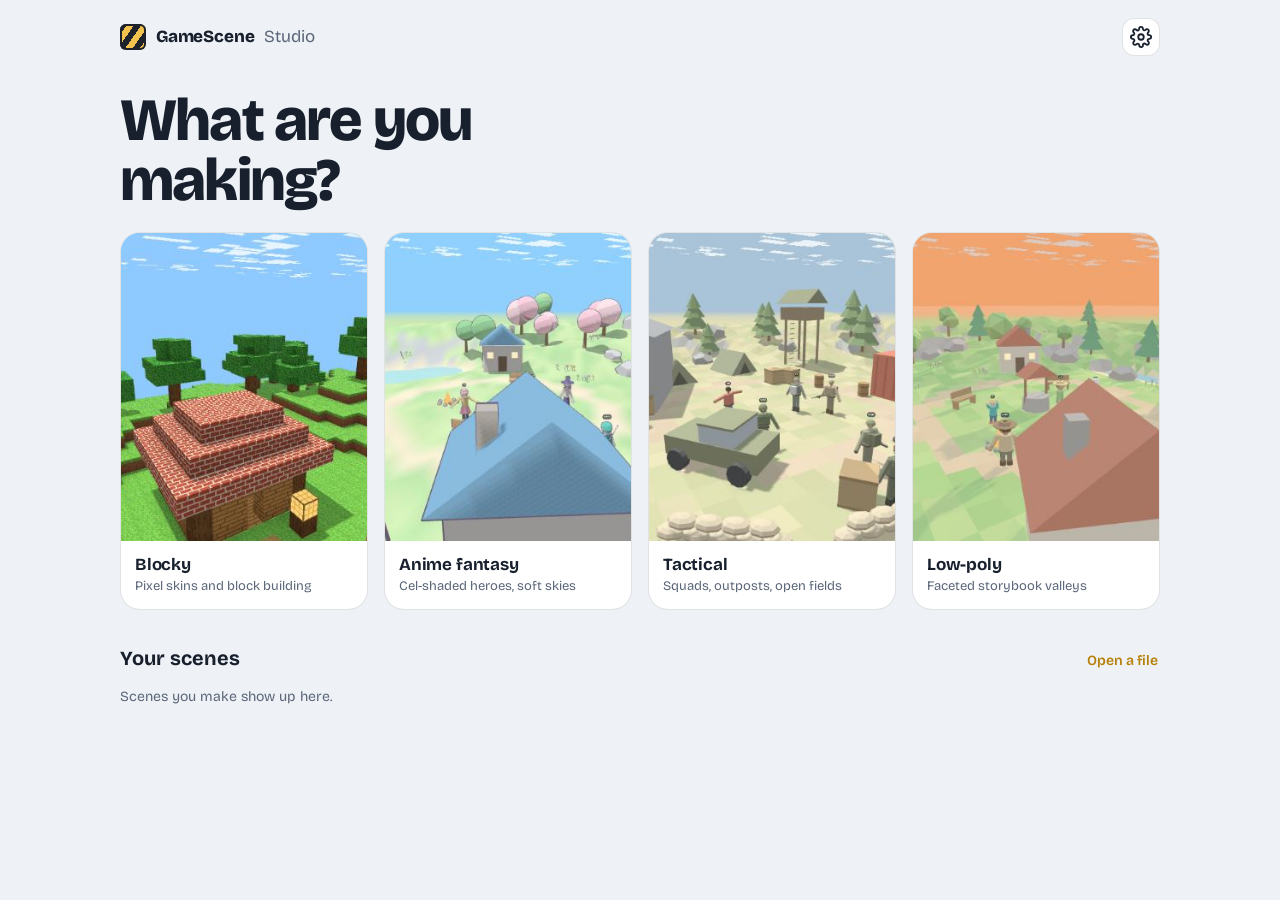
==== gamescene-studio.html @ 0f06cafa "feat: add gamescene-studio.html with full studio interface and editor" ====
<!doctype html>
<html lang="en">
<head>
<meta charset="utf-8">
<meta name="viewport" content="width=device-width, initial-scale=1, viewport-fit=cover, maximum-scale=1, user-scalable=no">
<meta name="theme-color" content="#151C29">
<title>GameScene Studio</title>
<link rel="preconnect" href="https://fonts.googleapis.com">
<link rel="preconnect" href="https://fonts.gstatic.com" crossorigin>
<link href="https://fonts.googleapis.com/css2?family=Bricolage+Grotesque:opsz,wght@12..96,400;12..96,600;12..96,700;12..96,800&display=swap" rel="stylesheet">
<style>
:root{
  --font:"Bricolage Grotesque","Avenir Next","Segoe UI",system-ui,sans-serif;
  --bg:#EEF1F5; --surface:rgba(244,246,249,.95); --raise:#ffffff; --ink:#18202E; --muted:#5B6679; --line:rgba(24,32,46,.13);
  --tape:#F2C14E; --tape-line:#B7800A; --tape-soft:rgba(242,193,78,.3); --rec:#D92D2D; --shadow:0 12px 34px rgba(16,22,36,.2);
  color-scheme:light; box-sizing:border-box; padding-top:env(safe-area-inset-top,0px); padding-bottom:env(safe-area-inset-bottom,0px);
}
@media (prefers-color-scheme: dark){:root:not([data-theme="light"]){--bg:#151C29;--surface:rgba(30,38,54,.95);--raise:#263147;--ink:#EDEFF4;--muted:#9AA6BD;--line:rgba(237,239,244,.12);--tape-line:#F2C14E;--tape-soft:rgba(242,193,78,.18);--rec:#EF4444;--shadow:0 14px 36px rgba(0,0,0,.45);color-scheme:dark}}
:root[data-theme="dark"]{--bg:#151C29;--surface:rgba(30,38,54,.95);--raise:#263147;--ink:#EDEFF4;--muted:#9AA6BD;--line:rgba(237,239,244,.12);--tape-line:#F2C14E;--tape-soft:rgba(242,193,78,.18);--rec:#EF4444;--shadow:0 14px 36px rgba(0,0,0,.45);color-scheme:dark}
*,*::before,*::after{box-sizing:border-box}
[hidden]{display:none!important}
html,body{height:100%;margin:0;overflow:hidden;background:var(--bg)}
body{font:15px/1.4 var(--font);color:var(--ink);-webkit-tap-highlight-color:transparent;user-select:none;-webkit-user-select:none;touch-action:none;overscroll-behavior:none}
input,textarea,select{font:inherit;color:inherit;user-select:text;-webkit-user-select:text}
button{font:inherit;color:inherit;-webkit-appearance:none;appearance:none}
:focus-visible{outline:2px solid var(--tape);outline-offset:2px}
svg.i{width:22px;height:22px;fill:none;stroke:currentColor;stroke-width:2;stroke-linecap:round;stroke-linejoin:round;flex:none}
#stage{position:fixed;inset:0}
#stage canvas{display:block;width:100%;height:100%;touch-action:none}
#frame{position:fixed;pointer-events:none;z-index:1;box-shadow:0 0 0 200vmax rgba(4,7,12,.88);outline:1px solid rgba(255,255,255,.22)}
#frame.full{box-shadow:none;outline:none}

/* ---------- home ---------- */
#home{position:fixed;inset:0;z-index:40;background:var(--bg);overflow:auto;touch-action:pan-y;-webkit-overflow-scrolling:touch}
.home-in{max-width:1080px;margin:0 auto;padding:calc(env(safe-area-inset-top,0px) + 18px) calc(env(safe-area-inset-right,0px) + 20px) calc(env(safe-area-inset-bottom,0px) + 36px) calc(env(safe-area-inset-left,0px) + 20px)}
.h-top{display:flex;align-items:center;justify-content:space-between}
.brand{display:flex;align-items:center;gap:10px;font-size:17px}
.brand b{font-weight:800;letter-spacing:-.01em}
.brand span.s{color:var(--muted)}
.mark{width:26px;height:26px;border-radius:6px;background:repeating-linear-gradient(-55deg,#F2C14E 0 6px,#1d222b 6px 12px);box-shadow:inset 0 0 0 2px #1d222b}
#home h1{font-size:clamp(34px,8.5vw,60px);line-height:1;letter-spacing:-.03em;font-weight:800;margin:34px 0 22px;max-width:12ch}
.styles{display:grid;grid-template-columns:1fr 1fr;gap:12px}
@media (min-width:900px){.styles{grid-template-columns:repeat(4,1fr);gap:16px}}
.scard{display:flex;flex-direction:column;text-align:left;padding:0;border:1px solid var(--line);background:var(--raise);border-radius:20px;overflow:hidden;cursor:pointer;transition:transform .15s}
.scard:active{transform:scale(.98)}
.scard .ph{aspect-ratio:1/1;width:100%;background:linear-gradient(160deg,var(--c1),var(--c2));position:relative}
@media (min-width:900px){.scard .ph{aspect-ratio:4/5}}
.scard .ph img{position:absolute;inset:0;width:100%;height:100%;object-fit:cover;opacity:0;transition:opacity .5s}
.scard .ph img.in{opacity:1}
.scard .cap{padding:12px 14px 14px;display:grid;gap:2px}
.scard b{font-size:17px;font-weight:700;letter-spacing:-.01em}
.scard span{font-size:13px;color:var(--muted);line-height:1.3}
.r-head{display:flex;align-items:baseline;justify-content:space-between;margin:34px 0 10px}
.r-head h2{font-size:20px;margin:0;font-weight:700}
.linkbtn{position:relative;overflow:hidden;font-weight:600;font-size:14px;color:var(--tape-line);cursor:pointer;background:none;border:0;padding:6px 2px}
.linkbtn input{position:absolute;inset:0;opacity:0;cursor:pointer}
.recent{display:flex;gap:12px;overflow-x:auto;touch-action:pan-x;padding-bottom:6px}
.rtile{flex:none;width:170px;position:relative;text-align:left;border:1px solid var(--line);background:var(--raise);border-radius:16px;overflow:hidden;padding:0;cursor:pointer}
.rtile img,.rtile .noimg{display:block;width:100%;aspect-ratio:16/10;object-fit:cover;background:var(--line)}
.rtile .rc{padding:8px 10px 10px;display:grid;gap:1px}
.rtile .rc b{font-size:14px;white-space:nowrap;overflow:hidden;text-overflow:ellipsis}
.rtile .rc span{font-size:12px;color:var(--muted)}
.rtile .more{position:absolute;top:6px;right:6px;width:32px;height:32px;border-radius:10px;border:0;background:rgba(16,22,34,.55);color:#fff;display:grid;place-items:center;cursor:pointer}
.empty{color:var(--muted);font-size:14px;margin:0}

/* ---------- studio chrome (dark glass over the scene) ---------- */
.glass{background:rgba(16,22,34,.5);-webkit-backdrop-filter:blur(10px);backdrop-filter:blur(10px);color:#fff;border:1px solid rgba(255,255,255,.14)}
.iconbtn{display:grid;place-items:center;width:46px;height:46px;border-radius:14px;cursor:pointer;padding:0}
#btnHome{position:fixed;z-index:5;left:calc(env(safe-area-inset-left,0px) + 12px);top:calc(env(safe-area-inset-top,0px) + 12px)}
#btnClean{position:fixed;z-index:5;right:calc(env(safe-area-inset-right,0px) + 12px);top:calc(env(safe-area-inset-top,0px) + 12px)}
#fps{position:fixed;z-index:4;left:calc(env(safe-area-inset-left,0px) + 66px);top:calc(env(safe-area-inset-top,0px) + 26px);color:#fff;font-size:12px;text-shadow:0 1px 2px rgba(0,0,0,.6);pointer-events:none}
.pad{position:fixed;z-index:5;right:calc(env(safe-area-inset-right,0px) + 14px);bottom:calc(env(safe-area-inset-bottom,0px) + 96px);display:grid;gap:10px;justify-items:end}
.pad button{width:60px;height:60px;border-radius:50%;display:grid;place-items:center;cursor:pointer;padding:0;touch-action:none}
.pad #btnJump{width:70px;height:70px}
.pad button.held{background:rgba(242,193,78,.55)}
#joy{position:fixed;z-index:3;width:116px;height:116px;margin:-58px 0 0 -58px;border-radius:50%;pointer-events:none}
#joyKnob{position:absolute;left:50%;top:50%;width:48px;height:48px;border-radius:50%;background:rgba(255,255,255,.85);transform:translate(-50%,-50%)}
.dock{position:fixed;z-index:6;left:calc(env(safe-area-inset-left,0px) + 12px);bottom:calc(env(safe-area-inset-bottom,0px) + 14px);border-radius:18px;padding:5px;display:flex;gap:2px}
.dock button{border:0;background:transparent;display:grid;justify-items:center;gap:3px;min-width:62px;padding:8px 6px 7px;border-radius:13px;font-size:12px;font-weight:600;cursor:pointer}
.dock button.on{background:var(--tape);color:#1C2433}
.slate{position:fixed;z-index:6;right:calc(env(safe-area-inset-right,0px) + 12px);bottom:calc(env(safe-area-inset-bottom,0px) + 14px);width:104px;height:60px;border:0;border-radius:4px 4px 13px 13px;padding:0;background:#1d222b;color:#fff;cursor:pointer;box-shadow:0 8px 22px rgba(0,0,0,.4)}
.slate .clap{position:absolute;left:0;right:0;top:-13px;height:15px;border-radius:5px 5px 1px 1px;border:2px solid #1d222b;background:repeating-linear-gradient(-55deg,#f3f3f3 0 10px,#1d222b 10px 20px);transform-origin:3px 100%}
.slate .bd{display:flex;align-items:center;justify-content:center;gap:9px;height:100%;font-weight:700;font-size:16px;font-variant-numeric:tabular-nums}
.slate .dot{width:13px;height:13px;border-radius:50%;background:#EF4444;box-shadow:0 0 0 3px rgba(239,68,68,.25)}
.slate.rec .clap{background:repeating-linear-gradient(-55deg,#ef4444 0 10px,#1d222b 10px 20px)}
.slate.rec .dot{animation:blink 1s steps(2,start) infinite}
.slate.clapping .clap{animation:clap .42s ease-out}
@keyframes clap{0%{transform:rotate(-22deg)}55%{transform:rotate(0)}72%{transform:rotate(-5deg)}100%{transform:rotate(0)}}
@keyframes blink{to{opacity:.25}}
@media (prefers-reduced-motion: reduce){.slate.clapping .clap,.slate.rec .dot{animation:none}.scard{transition:none}}
/* tool strip */
#toolbar{position:fixed;z-index:6;left:calc(env(safe-area-inset-left,0px) + 12px);bottom:calc(env(safe-area-inset-bottom,0px) + 14px);right:calc(env(safe-area-inset-right,0px) + 128px);max-width:560px;border-radius:18px;padding:5px;display:flex;gap:4px;align-items:stretch}
#toolbar button{flex:1;min-width:0;border:0;background:transparent;display:grid;justify-items:center;align-content:center;gap:3px;padding:8px 4px 7px;border-radius:13px;font-size:12px;font-weight:600;cursor:pointer}
#toolbar button.on{background:rgba(242,193,78,.28);box-shadow:inset 0 0 0 1.5px var(--tape)}
#toolbar button.primary{background:var(--tape);color:#1C2433;flex:1.1}
#toolbar button img{width:30px;height:30px;image-rendering:pixelated;border-radius:6px}
#toolHint{position:fixed;z-index:6;left:50%;transform:translateX(-50%);bottom:calc(env(safe-area-inset-bottom,0px) + 92px);padding:8px 14px;border-radius:12px;font-size:13px;white-space:nowrap;pointer-events:none;max-width:92vw;overflow:hidden;text-overflow:ellipsis}
body.tooling .dock{visibility:hidden}

/* ---------- sheet ---------- */
.sheet{position:fixed;z-index:45;left:calc(env(safe-area-inset-left,0px) + 8px);right:calc(env(safe-area-inset-right,0px) + 8px);bottom:calc(env(safe-area-inset-bottom,0px) + 86px);max-height:60vh;display:flex;flex-direction:column;
  background:var(--surface);-webkit-backdrop-filter:blur(16px);backdrop-filter:blur(16px);border:1px solid var(--line);border-radius:22px;box-shadow:var(--shadow);color:var(--ink)}
body.at-home .sheet{bottom:calc(env(safe-area-inset-bottom,0px) + 12px)}
@media (min-width:900px){.sheet{left:auto;right:16px;top:74px;bottom:92px;width:380px;max-height:none}body.at-home .sheet{top:auto;bottom:24px;max-height:70vh}}
@media (orientation:landscape) and (max-height:540px){.sheet{left:auto;right:calc(env(safe-area-inset-right,0px) + 8px);top:calc(env(safe-area-inset-top,0px) + 8px);bottom:calc(env(safe-area-inset-bottom,0px) + 8px);width:350px;max-height:none}}
.sh-head{display:flex;align-items:center;gap:6px;padding:12px 12px 4px 16px}
.sh-head h2{flex:1;margin:0;font-size:21px;font-weight:800;letter-spacing:-.015em;white-space:nowrap;overflow:hidden;text-overflow:ellipsis}
.sh-btn{width:38px;height:38px;border-radius:12px;border:1px solid var(--line);background:var(--raise);display:grid;place-items:center;cursor:pointer;padding:0;color:var(--ink)}
#shBack{margin-left:-6px}
#shBody{overflow:auto;-webkit-overflow-scrolling:touch;touch-action:pan-y;padding:8px 16px 18px}
.tiles{display:grid;grid-template-columns:repeat(2,1fr);gap:10px}
.tiles.three{grid-template-columns:repeat(3,1fr)}
.tile{display:grid;justify-items:start;gap:8px;text-align:left;border:1px solid var(--line);background:var(--raise);border-radius:18px;padding:14px;cursor:pointer;min-height:108px}
.tile .ic{width:42px;height:42px;border-radius:13px;display:grid;place-items:center;background:var(--tape-soft);color:var(--ink)}
.tile b{font-size:16px;font-weight:700;line-height:1.15}
.tile small{font-size:12.5px;color:var(--muted);line-height:1.25;margin-top:-4px}
.tile.on{border-color:var(--tape-line);box-shadow:inset 0 0 0 1.5px var(--tape-line)}
.tile.on .ic{background:var(--tape);color:#1C2433}
.tiles.three .tile{min-height:0;justify-items:center;text-align:center;padding:12px 6px}
.picks{display:grid;grid-template-columns:repeat(auto-fill,minmax(82px,1fr));gap:8px}
.pk{display:grid;justify-items:center;gap:4px;border:1px solid var(--line);background:var(--raise);border-radius:16px;padding:10px 4px 8px;cursor:pointer;font-size:12px;font-weight:600;text-align:center;line-height:1.15;position:relative;overflow:hidden}
.pk img,.pk .ph{width:56px;height:56px;border-radius:12px;object-fit:cover;image-rendering:auto;background:var(--line)}
.pk img.px{image-rendering:pixelated}
.pk.on{border-color:var(--tape-line);box-shadow:inset 0 0 0 1.5px var(--tape-line)}
.pk.add .ph{display:grid;place-items:center;background:var(--tape);color:#1C2433}
.pk input[type=file]{position:absolute;inset:0;opacity:0;cursor:pointer}
.mood{display:grid;align-content:end;min-height:92px;border-radius:18px;border:1px solid var(--line);padding:10px 12px;font-weight:700;font-size:15px;cursor:pointer;color:#fff;text-shadow:0 1px 3px rgba(0,0,0,.45);text-align:left}
.mood.on{box-shadow:0 0 0 3px var(--tape)}
.chips{display:flex;gap:6px;flex-wrap:wrap;margin:6px 0}
.chip{border:1px solid var(--line);background:var(--raise);border-radius:12px;padding:8px 13px;font-size:14px;font-weight:600;cursor:pointer}
.chip.on{background:var(--tape);border-color:transparent;color:#1C2433}
.lbl{font-size:13px;color:var(--muted);margin:16px 0 6px;font-weight:600}
.more{display:block;width:100%;margin-top:14px;border:0;background:none;color:var(--tape-line);font-weight:700;font-size:14px;cursor:pointer;text-align:left;padding:6px 0}
.field{margin:10px 0}
.field .lab{display:flex;justify-content:space-between;font-size:13px;color:var(--muted);margin-bottom:4px}
.field .lab b{color:var(--ink);font-weight:600;font-variant-numeric:tabular-nums}
input[type=range]{width:100%;accent-color:var(--tape-line)}
.tin{width:100%;background:var(--raise);border:1px solid var(--line);border-radius:12px;padding:10px 12px;color:var(--ink);font-size:16px}
textarea.tin{resize:vertical;min-height:110px;font-size:15px}
label.check{display:flex;align-items:center;gap:10px;font-size:15px;color:var(--ink);cursor:pointer;margin:10px 0}
label.check input{width:20px;height:20px;accent-color:var(--tape-line)}
.row{display:flex;gap:8px;align-items:center;flex-wrap:wrap;margin:10px 0}
.btn{border:1px solid var(--line);background:var(--raise);color:var(--ink);padding:10px 14px;border-radius:12px;font-size:14px;font-weight:700;cursor:pointer;position:relative;overflow:hidden}
.btn.primary{background:var(--tape);border-color:transparent;color:#1C2433}
.btn.danger{color:var(--rec)}
.btn input[type=file]{position:absolute;inset:0;opacity:0;cursor:pointer}
.hero{display:flex;align-items:center;gap:14px;margin:4px 0 12px}
.hero img{width:72px;height:72px;border-radius:18px;background:var(--line);object-fit:cover}
.hero img.px{image-rendering:pixelated}
.hero .tin{font-weight:700}
.swatches{display:grid;grid-template-columns:repeat(3,1fr);gap:8px}
.swatches label{display:grid;gap:4px;font-size:12.5px;color:var(--muted);font-weight:600}
.swatches input{width:100%;height:42px;border:1px solid var(--line);border-radius:12px;background:var(--raise);padding:3px}
.maker{display:grid;gap:10px}
.maker canvas{width:72px;height:72px;image-rendering:pixelated}
.mini{font-size:13px;color:var(--muted);margin:4px 0}
/* misc */
.toast{position:fixed;z-index:60;left:50%;top:calc(env(safe-area-inset-top,0px) + 68px);transform:translateX(-50%);max-width:min(92vw,440px);padding:10px 14px;border-radius:12px;font-size:14px;text-align:center;pointer-events:none}
#countdown{position:fixed;inset:0;z-index:15;display:grid;place-items:center;font-size:min(34vw,220px);font-weight:800;color:#fff;text-shadow:0 6px 30px rgba(0,0,0,.5);pointer-events:none}
.modal{position:fixed;inset:0;z-index:70;display:grid;place-items:center;background:rgba(4,7,12,.55);padding:16px}
.card{width:min(440px,100%);background:var(--surface);color:var(--ink);border:1px solid var(--line);border-radius:22px;box-shadow:var(--shadow);padding:18px;-webkit-backdrop-filter:blur(16px);backdrop-filter:blur(16px)}
.card h2{margin:0 0 2px;font-size:22px;font-weight:800}
.card video{width:100%;max-height:52vh;border-radius:12px;background:#000;margin:10px 0}
.card .row{justify-content:flex-end}
#restoreUi{position:fixed;z-index:9;left:calc(env(safe-area-inset-left,0px) + 10px);bottom:calc(env(safe-area-inset-bottom,0px) + 10px);opacity:.35;border-radius:10px;padding:6px 10px;font-size:12px;cursor:pointer;display:none}
body.clean #btnHome,body.clean #btnClean,body.clean .dock,body.clean .pad,body.clean #toolbar,body.clean #toolHint,body.clean .slate,body.clean .sheet,body.clean #joy,body.clean #fps{visibility:hidden}
body.clean #restoreUi{display:block}
body.recording #btnHome,body.recording .dock,body.recording #toolbar,body.recording #toolHint{visibility:hidden}
body.recording .slate{box-shadow:0 0 0 3px rgba(239,68,68,.55),0 8px 22px rgba(0,0,0,.4)}
body.at-home #studio{display:none}
@media (pointer:fine){.pad{display:none}}
@media (max-width:370px){.dock button{min-width:54px}.slate{width:92px}}
</style>
</head>
<body class="at-home">
<div id="stage"></div>
<div id="frame" class="full"></div>

<main id="home">
  <div class="home-in">
    <header class="h-top">
      <div class="brand"><span class="mark" aria-hidden="true"></span><b>GameScene</b><span class="s">Studio</span></div>
      <button class="sh-btn" id="hSettings" aria-label="Settings"><svg class="i" viewBox="0 0 24 24"><circle cx="12" cy="12" r="3"/><path d="M19.4 15a1.7 1.7 0 0 0 .3 1.8l.1.1a2 2 0 1 1-2.8 2.8l-.1-.1a1.7 1.7 0 0 0-1.8-.3 1.7 1.7 0 0 0-1 1.5V21a2 2 0 1 1-4 0v-.1a1.7 1.7 0 0 0-1.1-1.5 1.7 1.7 0 0 0-1.8.3l-.1.1a2 2 0 1 1-2.8-2.8l.1-.1a1.7 1.7 0 0 0 .3-1.8 1.7 1.7 0 0 0-1.5-1H3a2 2 0 1 1 0-4h.1a1.7 1.7 0 0 0 1.5-1.1 1.7 1.7 0 0 0-.3-1.8l-.1-.1a2 2 0 1 1 2.8-2.8l.1.1a1.7 1.7 0 0 0 1.8.3H9a1.7 1.7 0 0 0 1-1.5V3a2 2 0 1 1 4 0v.1a1.7 1.7 0 0 0 1 1.5 1.7 1.7 0 0 0 1.8-.3l.1-.1a2 2 0 1 1 2.8 2.8l-.1.1a1.7 1.7 0 0 0-.3 1.8V9a1.7 1.7 0 0 0 1.5 1H21a2 2 0 1 1 0 4h-.1a1.7 1.7 0 0 0-1.5 1z"/></svg></button>
    </header>
    <h1>What are you making?</h1>
    <div class="styles" id="styleCards"></div>
    <div class="r-head"><h2>Your scenes</h2><label class="linkbtn">Open a file<input type="file" accept=".json,application/json" id="importFile"></label></div>
    <div class="recent" id="recent"></div>
  </div>
</main>

<div id="studio">
  <button class="iconbtn glass" id="btnHome" aria-label="Home"><svg class="i" viewBox="0 0 24 24"><path d="M3 11l9-7 9 7"/><path d="M5 10v10h14V10"/></svg></button>
  <button class="iconbtn glass" id="btnClean" aria-label="Clean view" title="Clean view (H)"><svg class="i" viewBox="0 0 24 24"><path d="M2 12s3.5-7 10-7 10 7 10 7-3.5 7-10 7S2 12 2 12z"/><circle cx="12" cy="12" r="3"/></svg></button>
  <span id="fps" hidden></span>
  <div id="joy" class="glass" hidden><div id="joyKnob"></div></div>
  <div class="pad">
    <button class="glass" id="btnUp" aria-label="Fly up" hidden><svg class="i" viewBox="0 0 24 24"><path d="M6 15l6-6 6 6"/></svg></button>
    <button class="glass" id="btnDown" aria-label="Fly down" hidden><svg class="i" viewBox="0 0 24 24"><path d="M6 9l6 6 6-6"/></svg></button>
    <button class="glass" id="btnJump" aria-label="Jump"><svg class="i" viewBox="0 0 24 24" style="width:26px;height:26px"><path d="M12 19V6M6 11l6-6 6 6"/></svg></button>
  </div>
  <nav class="dock glass" aria-label="Studio">
    <button data-tab="add"><svg class="i" viewBox="0 0 24 24"><path d="M12 5v14M5 12h14"/></svg>Add</button>
    <button data-tab="cast"><svg class="i" viewBox="0 0 24 24"><circle cx="9" cy="8" r="3.2"/><path d="M3 20c0-3.3 2.7-6 6-6s6 2.7 6 6"/><circle cx="17" cy="9" r="2.4"/><path d="M15.8 14.3c2.9.4 5.2 2.8 5.2 5.7"/></svg>Cast</button>
    <button data-tab="camera"><svg class="i" viewBox="0 0 24 24"><rect x="3" y="7" width="13" height="10" rx="2"/><path d="M16 11l5-3v8l-5-3z"/></svg>Camera</button>
    <button data-tab="mood"><svg class="i" viewBox="0 0 24 24"><circle cx="12" cy="12" r="4"/><path d="M12 2v2M12 20v2M2 12h2M20 12h2M4.9 4.9l1.4 1.4M17.7 17.7l1.4 1.4M4.9 19.1l1.4-1.4M17.7 6.3l1.4-1.4"/></svg>Mood</button>
  </nav>
  <div id="toolbar" class="glass" hidden></div>
  <div id="toolHint" class="glass" hidden></div>
  <button class="slate" id="recBtn" aria-label="Record"><span class="clap"></span><span class="bd"><span class="dot"></span><span id="recLabel">Take 1</span></span></button>
  <button class="glass" id="restoreUi">Show controls</button>
</div>

<section class="sheet" id="sheet" hidden>
  <header class="sh-head"><button class="sh-btn" id="shBack" aria-label="Back" hidden><svg class="i" viewBox="0 0 24 24"><path d="M15 6l-6 6 6 6"/></svg></button><h2 id="shTitle"></h2><button class="sh-btn" id="shClose" aria-label="Close"><svg class="i" viewBox="0 0 24 24"><path d="M6 6l12 12M18 6L6 18"/></svg></button></header>
  <div id="shBody"></div>
</section>

<div id="countdown" hidden></div>
<div class="toast glass" id="toast" hidden></div>
<div class="modal" id="takeDlg" hidden>
  <div class="card" role="dialog" aria-labelledby="takeTitle">
    <h2 id="takeTitle">Take 1</h2>
    <p class="mini" id="takeMeta" style="margin:0"></p>
    <video id="takeVideo" controls playsinline loop muted autoplay></video>
    <div class="row"><button class="btn" id="takeDiscard">Discard</button><button class="btn primary" id="takeSave">Save video</button></div>
  </div>
</div>
<div class="modal" id="askDlg" hidden>
  <div class="card" role="alertdialog" aria-labelledby="askMsg">
    <p id="askMsg" style="margin:4px 0 14px;font-size:16px"></p>
    <div class="row"><button class="btn" id="askNo">Cancel</button><button class="btn primary" id="askYes">OK</button></div>
  </div>
</div>
<div class="modal" id="busy" hidden style="background:rgba(4,7,12,.3)"><div class="card" style="width:auto;padding:14px 18px;font-weight:600">Building your scene…</div></div>

<script>/**
 * @license
 * Copyright 2010-2023 Three.js Authors
 * SPDX-License-Identifier: MIT
 */
!function(t,e){"object"==typeof exports&&"undefined"!=typeof module?e(exports):"function"==typeof define&&define.amd?define(["exports"],e):e((t="undefined"!=typeof globalThis?globalThis:t||self).THREE={})}(this,(function(t){"use strict";const e="149",i=100,n=300,r=301,s=302,a=303,o=304,l=306,c=1e3,h=1001,u=1002,d=1003,p=1004,m=1005,f=1006,g=1007,v=1008,x=1009,_=1012,y=1014,M=1015,b=1016,S=1020,w=1023,T=1026,A=1027,E=33776,C=33777,L=33778,R=33779,P=35840,I=35841,D=35842,N=35843,O=37492,z=37496,U=37808,B=37809,F=37810,k=37811,G=37812,V=37813,H=37814,W=37815,j=37816,q=37817,X=37818,Y=37819,Z=37820,J=37821,K=36492,$=36284,Q=36285,tt=36286,et=2300,it=2301,nt=2302,rt=2400,st=2401,at=2402,ot=2500,lt=2501,ct=3e3,ht=3001,ut="srgb",dt="srgb-linear",pt=7680,mt=35044,ft="300 es",gt=1035;class vt{addEventListener(t,e){void 0===this._listeners&&(this._listeners={});const i=this._listeners;void 0===i[t]&&(i[t]=[]),-1===i[t].indexOf(e)&&i[t].push(e)}hasEventListener(t,e){if(void 0===this._listeners)return!1;const i=this._listeners;return void 0!==i[t]&&-1!==i[t].indexOf(e)}removeEventListener(t,e){if(void 0===this._listeners)return;const i=this._listeners[t];if(void 0!==i){const t=i.indexOf(e);-1!==t&&i.splice(t,1)}}dispatchEvent(t){if(void 0===this._listeners)return;const e=this._listeners[t.type];if(void 0!==e){t.target=this;const i=e.slice(0);for(let e=0,n=i.length;e<n;e++)i[e].call(this,t);t.target=null}}}const xt=["00","01","02","03","04","05","06","07","08","09","0a","0b","0c","0d","0e","0f","10","11","12","13","14","15","16","17","18","19","1a","1b","1c","1d","1e","1f","20","21","22","23","24","25","26","27","28","29","2a","2b","2c","2d","2e","2f","30","31","32","33","34","35","36","37","38","39","3a","3b","3c","3d","3e","3f","40","41","42","43","44","45","46","47","48","49","4a","4b","4c","4d","4e","4f","50","51","52","53","54","55","56","57","58","59","5a","5b","5c","5d","5e","5f","60","61","62","63","64","65","66","67","68","69","6a","6b","6c","6d","6e","6f","70","71","72","73","74","75","76","77","78","79","7a","7b","7c","7d","7e","7f","80","81","82","83","84","85","86","87","88","89","8a","8b","8c","8d","8e","8f","90","91","92","93","94","95","96","97","98","99","9a","9b","9c","9d","9e","9f","a0","a1","a2","a3","a4","a5","a6","a7","a8","a9","aa","ab","ac","ad","ae","af","b0","b1","b2","b3","b4","b5","b6","b7","b8","b9","ba","bb","bc","bd","be","bf","c0","c1","c2","c3","c4","c5","c6","c7","c8","c9","ca","cb","cc","cd","ce","cf","d0","d1","d2","d3","d4","d5","d6","d7","d8","d9","da","db","dc","dd","de","df","e0","e1","e2","e3","e4","e5","e6","e7","e8","e9","ea","eb","ec","ed","ee","ef","f0","f1","f2","f3","f4","f5","f6","f7","f8","f9","fa","fb","fc","fd","fe","ff"];let _t=1234567;const yt=Math.PI/180,Mt=180/Math.PI;function bt(){const t=4294967295*Math.random()|0,e=4294967295*Math.random()|0,i=4294967295*Math.random()|0,n=4294967295*Math.random()|0;return(xt[255&t]+xt[t>>8&255]+xt[t>>16&255]+xt[t>>24&255]+"-"+xt[255&e]+xt[e>>8&255]+"-"+xt[e>>16&15|64]+xt[e>>24&255]+"-"+xt[63&i|128]+xt[i>>8&255]+"-"+xt[i>>16&255]+xt[i>>24&255]+xt[255&n]+xt[n>>8&255]+xt[n>>16&255]+xt[n>>24&255]).toLowerCase()}function St(t,e,i){return Math.max(e,Math.min(i,t))}function wt(t,e){return(t%e+e)%e}function Tt(t,e,i){return(1-i)*t+i*e}function At(t){return 0==(t&t-1)&&0!==t}function Et(t){return Math.pow(2,Math.ceil(Math.log(t)/Math.LN2))}function Ct(t){return Math.pow(2,Math.floor(Math.log(t)/Math.LN2))}function Lt(t,e){switch(e.constructor){case Float32Array:return t;case Uint16Array:return t/65535;case Uint8Array:return t/255;case Int16Array:return Math.max(t/32767,-1);case Int8Array:return Math.max(t/127,-1);default:throw new Error("Invalid component type.")}}function Rt(t,e){switch(e.constructor){case Float32Array:return t;case Uint16Array:return Math.round(65535*t);case Uint8Array:return Math.round(255*t);case Int16Array:return Math.round(32767*t);case Int8Array:return Math.round(127*t);default:throw new Error("Invalid component type.")}}var Pt=Object.freeze({__proto__:null,DEG2RAD:yt,RAD2DEG:Mt,ceilPowerOfTwo:Et,clamp:St,damp:function(t,e,i,n){return Tt(t,e,1-Math.exp(-i*n))},degToRad:function(t){return t*yt},denormalize:Lt,euclideanModulo:wt,floorPowerOfTwo:Ct,generateUUID:bt,inverseLerp:function(t,e,i){return t!==e?(i-t)/(e-t):0},isPowerOfTwo:At,lerp:Tt,mapLinear:function(t,e,i,n,r){return n+(t-e)*(r-n)/(i-e)},normalize:Rt,pingpong:function(t,e=1){return e-Math.abs(wt(t,2*e)-e)},radToDeg:function(t){return t*Mt},randFloat:function(t,e){return t+Math.random()*(e-t)},randFloatSpread:function(t){return t*(.5-Math.random())},randInt:function(t,e){return t+Math.floor(Math.random()*(e-t+1))},seededRandom:function(t){void 0!==t&&(_t=t);let e=_t+=1831565813;return e=Math.imul(e^e>>>15,1|e),e^=e+Math.imul(e^e>>>7,61|e),((e^e>>>14)>>>0)/4294967296},setQuaternionFromProperEuler:function(t,e,i,n,r){const s=Math.cos,a=Math.sin,o=s(i/2),l=a(i/2),c=s((e+n)/2),h=a((e+n)/2),u=s((e-n)/2),d=a((e-n)/2),p=s((n-e)/2),m=a((n-e)/2);switch(r){case"XYX":t.set(o*h,l*u,l*d,o*c);break;case"YZY":t.set(l*d,o*h,l*u,o*c);break;case"ZXZ":t.set(l*u,l*d,o*h,o*c);break;case"XZX":t.set(o*h,l*m,l*p,o*c);break;case"YXY":t.set(l*p,o*h,l*m,o*c);break;case"ZYZ":t.set(l*m,l*p,o*h,o*c);break;default:console.warn("THREE.MathUtils: .setQuaternionFromProperEuler() encountered an unknown order: "+r)}},smootherstep:function(t,e,i){return t<=e?0:t>=i?1:(t=(t-e)/(i-e))*t*t*(t*(6*t-15)+10)},smoothstep:function(t,e,i){return t<=e?0:t>=i?1:(t=(t-e)/(i-e))*t*(3-2*t)}});class It{constructor(t=0,e=0){It.prototype.isVector2=!0,this.x=t,this.y=e}get width(){return this.x}set width(t){this.x=t}get height(){return this.y}set height(t){this.y=t}set(t,e){return this.x=t,this.y=e,this}setScalar(t){return this.x=t,this.y=t,this}setX(t){return this.x=t,this}setY(t){return this.y=t,this}setComponent(t,e){switch(t){case 0:this.x=e;break;case 1:this.y=e;break;default:throw new Error("index is out of range: "+t)}return this}getComponent(t){switch(t){case 0:return this.x;case 1:return this.y;default:throw new Error("index is out of range: "+t)}}clone(){return new this.constructor(this.x,this.y)}copy(t){return this.x=t.x,this.y=t.y,this}add(t){return this.x+=t.x,this.y+=t.y,this}addScalar(t){return this.x+=t,this.y+=t,this}addVectors(t,e){return this.x=t.x+e.x,this.y=t.y+e.y,this}addScaledVector(t,e){return this.x+=t.x*e,this.y+=t.y*e,this}sub(t){return this.x-=t.x,this.y-=t.y,this}subScalar(t){return this.x-=t,this.y-=t,this}subVectors(t,e){return this.x=t.x-e.x,this.y=t.y-e.y,this}multiply(t){return this.x*=t.x,this.y*=t.y,this}multiplyScalar(t){return this.x*=t,this.y*=t,this}divide(t){return this.x/=t.x,this.y/=t.y,this}divideScalar(t){return this.multiplyScalar(1/t)}applyMatrix3(t){const e=this.x,i=this.y,n=t.elements;return this.x=n[0]*e+n[3]*i+n[6],this.y=n[1]*e+n[4]*i+n[7],this}min(t){return this.x=Math.min(this.x,t.x),this.y=Math.min(this.y,t.y),this}max(t){return this.x=Math.max(this.x,t.x),this.y=Math.max(this.y,t.y),this}clamp(t,e){return this.x=Math.max(t.x,Math.min(e.x,this.x)),this.y=Math.max(t.y,Math.min(e.y,this.y)),this}clampScalar(t,e){return this.x=Math.max(t,Math.min(e,this.x)),this.y=Math.max(t,Math.min(e,this.y)),this}clampLength(t,e){const i=this.length();return this.divideScalar(i||1).multiplyScalar(Math.max(t,Math.min(e,i)))}floor(){return this.x=Math.floor(this.x),this.y=Math.floor(this.y),this}ceil(){return this.x=Math.ceil(this.x),this.y=Math.ceil(this.y),this}round(){return this.x=Math.round(this.x),this.y=Math.round(this.y),this}roundToZero(){return this.x=this.x<0?Math.ceil(this.x):Math.floor(this.x),this.y=this.y<0?Math.ceil(this.y):Math.floor(this.y),this}negate(){return this.x=-this.x,this.y=-this.y,this}dot(t){return this.x*t.x+this.y*t.y}cross(t){return this.x*t.y-this.y*t.x}lengthSq(){return this.x*this.x+this.y*this.y}length(){return Math.sqrt(this.x*this.x+this.y*this.y)}manhattanLength(){return Math.abs(this.x)+Math.abs(this.y)}normalize(){return this.divideScalar(this.length()||1)}angle(){return Math.atan2(-this.y,-this.x)+Math.PI}distanceTo(t){return Math.sqrt(this.distanceToSquared(t))}distanceToSquared(t){const e=this.x-t.x,i=this.y-t.y;return e*e+i*i}manhattanDistanceTo(t){return Math.abs(this.x-t.x)+Math.abs(this.y-t.y)}setLength(t){return this.normalize().multiplyScalar(t)}lerp(t,e){return this.x+=(t.x-this.x)*e,this.y+=(t.y-this.y)*e,this}lerpVectors(t,e,i){return this.x=t.x+(e.x-t.x)*i,this.y=t.y+(e.y-t.y)*i,this}equals(t){return t.x===this.x&&t.y===this.y}fromArray(t,e=0){return this.x=t[e],this.y=t[e+1],this}toArray(t=[],e=0){return t[e]=this.x,t[e+1]=this.y,t}fromBufferAttribute(t,e){return this.x=t.getX(e),this.y=t.getY(e),this}rotateAround(t,e){const i=Math.cos(e),n=Math.sin(e),r=this.x-t.x,s=this.y-t.y;return this.x=r*i-s*n+t.x,this.y=r*n+s*i+t.y,this}random(){return this.x=Math.random(),this.y=Math.random(),this}*[Symbol.iterator](){yield this.x,yield this.y}}class Dt{constructor(){Dt.prototype.isMatrix3=!0,this.elements=[1,0,0,0,1,0,0,0,1]}set(t,e,i,n,r,s,a,o,l){const c=this.elements;return c[0]=t,c[1]=n,c[2]=a,c[3]=e,c[4]=r,c[5]=o,c[6]=i,c[7]=s,c[8]=l,this}identity(){return this.set(1,0,0,0,1,0,0,0,1),this}copy(t){const e=this.elements,i=t.elements;return e[0]=i[0],e[1]=i[1],e[2]=i[2],e[3]=i[3],e[4]=i[4],e[5]=i[5],e[6]=i[6],e[7]=i[7],e[8]=i[8],this}extractBasis(t,e,i){return t.setFromMatrix3Column(this,0),e.setFromMatrix3Column(this,1),i.setFromMatrix3Column(this,2),this}setFromMatrix4(t){const e=t.elements;return this.set(e[0],e[4],e[8],e[1],e[5],e[9],e[2],e[6],e[10]),this}multiply(t){return this.multiplyMatrices(this,t)}premultiply(t){return this.multiplyMatrices(t,this)}multiplyMatrices(t,e){const i=t.elements,n=e.elements,r=this.elements,s=i[0],a=i[3],o=i[6],l=i[1],c=i[4],h=i[7],u=i[2],d=i[5],p=i[8],m=n[0],f=n[3],g=n[6],v=n[1],x=n[4],_=n[7],y=n[2],M=n[5],b=n[8];return r[0]=s*m+a*v+o*y,r[3]=s*f+a*x+o*M,r[6]=s*g+a*_+o*b,r[1]=l*m+c*v+h*y,r[4]=l*f+c*x+h*M,r[7]=l*g+c*_+h*b,r[2]=u*m+d*v+p*y,r[5]=u*f+d*x+p*M,r[8]=u*g+d*_+p*b,this}multiplyScalar(t){const e=this.elements;return e[0]*=t,e[3]*=t,e[6]*=t,e[1]*=t,e[4]*=t,e[7]*=t,e[2]*=t,e[5]*=t,e[8]*=t,this}determinant(){const t=this.elements,e=t[0],i=t[1],n=t[2],r=t[3],s=t[4],a=t[5],o=t[6],l=t[7],c=t[8];return e*s*c-e*a*l-i*r*c+i*a*o+n*r*l-n*s*o}invert(){const t=this.elements,e=t[0],i=t[1],n=t[2],r=t[3],s=t[4],a=t[5],o=t[6],l=t[7],c=t[8],h=c*s-a*l,u=a*o-c*r,d=l*r-s*o,p=e*h+i*u+n*d;if(0===p)return this.set(0,0,0,0,0,0,0,0,0);const m=1/p;return t[0]=h*m,t[1]=(n*l-c*i)*m,t[2]=(a*i-n*s)*m,t[3]=u*m,t[4]=(c*e-n*o)*m,t[5]=(n*r-a*e)*m,t[6]=d*m,t[7]=(i*o-l*e)*m,t[8]=(s*e-i*r)*m,this}transpose(){let t;const e=this.elements;return t=e[1],e[1]=e[3],e[3]=t,t=e[2],e[2]=e[6],e[6]=t,t=e[5],e[5]=e[7],e[7]=t,this}getNormalMatrix(t){return this.setFromMatrix4(t).invert().transpose()}transposeIntoArray(t){const e=this.elements;return t[0]=e[0],t[1]=e[3],t[2]=e[6],t[3]=e[1],t[4]=e[4],t[5]=e[7],t[6]=e[2],t[7]=e[5],t[8]=e[8],this}setUvTransform(t,e,i,n,r,s,a){const o=Math.cos(r),l=Math.sin(r);return this.set(i*o,i*l,-i*(o*s+l*a)+s+t,-n*l,n*o,-n*(-l*s+o*a)+a+e,0,0,1),this}scale(t,e){return this.premultiply(Nt.makeScale(t,e)),this}rotate(t){return this.premultiply(Nt.makeRotation(-t)),this}translate(t,e){return this.premultiply(Nt.makeTranslation(t,e)),this}makeTranslation(t,e){return this.set(1,0,t,0,1,e,0,0,1),this}makeRotation(t){const e=Math.cos(t),i=Math.sin(t);return this.set(e,-i,0,i,e,0,0,0,1),this}makeScale(t,e){return this.set(t,0,0,0,e,0,0,0,1),this}equals(t){const e=this.elements,i=t.elements;for(let t=0;t<9;t++)if(e[t]!==i[t])return!1;return!0}fromArray(t,e=0){for(let i=0;i<9;i++)this.elements[i]=t[i+e];return this}toArray(t=[],e=0){const i=this.elements;return t[e]=i[0],t[e+1]=i[1],t[e+2]=i[2],t[e+3]=i[3],t[e+4]=i[4],t[e+5]=i[5],t[e+6]=i[6],t[e+7]=i[7],t[e+8]=i[8],t}clone(){return(new this.constructor).fromArray(this.elements)}}const Nt=new Dt;function Ot(t){for(let e=t.length-1;e>=0;--e)if(t[e]>=65535)return!0;return!1}const zt={Int8Array:Int8Array,Uint8Array:Uint8Array,Uint8ClampedArray:Uint8ClampedArray,Int16Array:Int16Array,Uint16Array:Uint16Array,Int32Array:Int32Array,Uint32Array:Uint32Array,Float32Array:Float32Array,Float64Array:Float64Array};function Ut(t,e){return new zt[t](e)}function Bt(t){return document.createElementNS("http://www.w3.org/1999/xhtml",t)}function Ft(t){return t<.04045?.0773993808*t:Math.pow(.9478672986*t+.0521327014,2.4)}function kt(t){return t<.0031308?12.92*t:1.055*Math.pow(t,.41666)-.055}const Gt={[ut]:{[dt]:Ft},[dt]:{[ut]:kt}},Vt={legacyMode:!0,get workingColorSpace(){return dt},set workingColorSpace(t){console.warn("THREE.ColorManagement: .workingColorSpace is readonly.")},convert:function(t,e,i){if(this.legacyMode||e===i||!e||!i)return t;if(Gt[e]&&void 0!==Gt[e][i]){const n=Gt[e][i];return t.r=n(t.r),t.g=n(t.g),t.b=n(t.b),t}throw new Error("Unsupported color space conversion.")},fromWorkingColorSpace:function(t,e){return this.convert(t,this.workingColorSpace,e)},toWorkingColorSpace:function(t,e){return this.convert(t,e,this.workingColorSpace)}},Ht={aliceblue:15792383,antiquewhite:16444375,aqua:65535,aquamarine:8388564,azure:15794175,beige:16119260,bisque:16770244,black:0,blanchedalmond:16772045,blue:255,blueviolet:9055202,brown:10824234,burlywood:14596231,cadetblue:6266528,chartreuse:8388352,chocolate:13789470,coral:16744272,cornflowerblue:6591981,cornsilk:16775388,crimson:14423100,cyan:65535,darkblue:139,darkcyan:35723,darkgoldenrod:12092939,darkgray:11119017,darkgreen:25600,darkgrey:11119017,darkkhaki:12433259,darkmagenta:9109643,darkolivegreen:5597999,darkorange:16747520,darkorchid:10040012,darkred:9109504,darksalmon:15308410,darkseagreen:9419919,darkslateblue:4734347,darkslategray:3100495,darkslategrey:3100495,darkturquoise:52945,darkviolet:9699539,deeppink:16716947,deepskyblue:49151,dimgray:6908265,dimgrey:6908265,dodgerblue:2003199,firebrick:11674146,floralwhite:16775920,forestgreen:2263842,fuchsia:16711935,gainsboro:14474460,ghostwhite:16316671,gold:16766720,goldenrod:14329120,gray:8421504,green:32768,greenyellow:11403055,grey:8421504,honeydew:15794160,hotpink:16738740,indianred:13458524,indigo:4915330,ivory:16777200,khaki:15787660,lavender:15132410,lavenderblush:16773365,lawngreen:8190976,lemonchiffon:16775885,lightblue:11393254,lightcoral:15761536,lightcyan:14745599,lightgoldenrodyellow:16448210,lightgray:13882323,lightgreen:9498256,lightgrey:13882323,lightpink:16758465,lightsalmon:16752762,lightseagreen:2142890,lightskyblue:8900346,lightslategray:7833753,lightslategrey:7833753,lightsteelblue:11584734,lightyellow:16777184,lime:65280,limegreen:3329330,linen:16445670,magenta:16711935,maroon:8388608,mediumaquamarine:6737322,mediumblue:205,mediumorchid:12211667,mediumpurple:9662683,mediumseagreen:3978097,mediumslateblue:8087790,mediumspringgreen:64154,mediumturquoise:4772300,mediumvioletred:13047173,midnightblue:1644912,mintcream:16121850,mistyrose:16770273,moccasin:16770229,navajowhite:16768685,navy:128,oldlace:16643558,olive:8421376,olivedrab:7048739,orange:16753920,orangered:16729344,orchid:14315734,palegoldenrod:15657130,palegreen:10025880,paleturquoise:11529966,palevioletred:14381203,papayawhip:16773077,peachpuff:16767673,peru:13468991,pink:16761035,plum:14524637,powderblue:11591910,purple:8388736,rebeccapurple:6697881,red:16711680,rosybrown:12357519,royalblue:4286945,saddlebrown:9127187,salmon:16416882,sandybrown:16032864,seagreen:3050327,seashell:16774638,sienna:10506797,silver:12632256,skyblue:8900331,slateblue:6970061,slategray:7372944,slategrey:7372944,snow:16775930,springgreen:65407,steelblue:4620980,tan:13808780,teal:32896,thistle:14204888,tomato:16737095,turquoise:4251856,violet:15631086,wheat:16113331,white:16777215,whitesmoke:16119285,yellow:16776960,yellowgreen:10145074},Wt={r:0,g:0,b:0},jt={h:0,s:0,l:0},qt={h:0,s:0,l:0};function Xt(t,e,i){return i<0&&(i+=1),i>1&&(i-=1),i<1/6?t+6*(e-t)*i:i<.5?e:i<2/3?t+6*(e-t)*(2/3-i):t}function Yt(t,e){return e.r=t.r,e.g=t.g,e.b=t.b,e}class Zt{constructor(t,e,i){return this.isColor=!0,this.r=1,this.g=1,this.b=1,void 0===e&&void 0===i?this.set(t):this.setRGB(t,e,i)}set(t){return t&&t.isColor?this.copy(t):"number"==typeof t?this.setHex(t):"string"==typeof t&&this.setStyle(t),this}setScalar(t){return this.r=t,this.g=t,this.b=t,this}setHex(t,e=ut){return t=Math.floor(t),this.r=(t>>16&255)/255,this.g=(t>>8&255)/255,this.b=(255&t)/255,Vt.toWorkingColorSpace(this,e),this}setRGB(t,e,i,n=Vt.workingColorSpace){return this.r=t,this.g=e,this.b=i,Vt.toWorkingColorSpace(this,n),this}setHSL(t,e,i,n=Vt.workingColorSpace){if(t=wt(t,1),e=St(e,0,1),i=St(i,0,1),0===e)this.r=this.g=this.b=i;else{const n=i<=.5?i*(1+e):i+e-i*e,r=2*i-n;this.r=Xt(r,n,t+1/3),this.g=Xt(r,n,t),this.b=Xt(r,n,t-1/3)}return Vt.toWorkingColorSpace(this,n),this}setStyle(t,e=ut){function i(e){void 0!==e&&parseFloat(e)<1&&console.warn("THREE.Color: Alpha component of "+t+" will be ignored.")}let n;if(n=/^((?:rgb|hsl)a?)\(([^\)]*)\)/.exec(t)){let t;const r=n[1],s=n[2];switch(r){case"rgb":case"rgba":if(t=/^\s*(\d+)\s*,\s*(\d+)\s*,\s*(\d+)\s*(?:,\s*(\d*\.?\d+)\s*)?$/.exec(s))return this.r=Math.min(255,parseInt(t[1],10))/255,this.g=Math.min(255,parseInt(t[2],10))/255,this.b=Math.min(255,parseInt(t[3],10))/255,Vt.toWorkingColorSpace(this,e),i(t[4]),this;if(t=/^\s*(\d+)\%\s*,\s*(\d+)\%\s*,\s*(\d+)\%\s*(?:,\s*(\d*\.?\d+)\s*)?$/.exec(s))return this.r=Math.min(100,parseInt(t[1],10))/100,this.g=Math.min(100,parseInt(t[2],10))/100,this.b=Math.min(100,parseInt(t[3],10))/100,Vt.toWorkingColorSpace(this,e),i(t[4]),this;break;case"hsl":case"hsla":if(t=/^\s*(\d*\.?\d+)\s*,\s*(\d*\.?\d+)\%\s*,\s*(\d*\.?\d+)\%\s*(?:,\s*(\d*\.?\d+)\s*)?$/.exec(s)){const n=parseFloat(t[1])/360,r=parseFloat(t[2])/100,s=parseFloat(t[3])/100;return i(t[4]),this.setHSL(n,r,s,e)}}}else if(n=/^\#([A-Fa-f\d]+)$/.exec(t)){const t=n[1],i=t.length;if(3===i)return this.r=parseInt(t.charAt(0)+t.charAt(0),16)/255,this.g=parseInt(t.charAt(1)+t.charAt(1),16)/255,this.b=parseInt(t.charAt(2)+t.charAt(2),16)/255,Vt.toWorkingColorSpace(this,e),this;if(6===i)return this.r=parseInt(t.charAt(0)+t.charAt(1),16)/255,this.g=parseInt(t.charAt(2)+t.charAt(3),16)/255,this.b=parseInt(t.charAt(4)+t.charAt(5),16)/255,Vt.toWorkingColorSpace(this,e),this}return t&&t.length>0?this.setColorName(t,e):this}setColorName(t,e=ut){const i=Ht[t.toLowerCase()];return void 0!==i?this.setHex(i,e):console.warn("THREE.Color: Unknown color "+t),this}clone(){return new this.constructor(this.r,this.g,this.b)}copy(t){return this.r=t.r,this.g=t.g,this.b=t.b,this}copySRGBToLinear(t){return this.r=Ft(t.r),this.g=Ft(t.g),this.b=Ft(t.b),this}copyLinearToSRGB(t){return this.r=kt(t.r),this.g=kt(t.g),this.b=kt(t.b),this}convertSRGBToLinear(){return this.copySRGBToLinear(this),this}convertLinearToSRGB(){return this.copyLinearToSRGB(this),this}getHex(t=ut){return Vt.fromWorkingColorSpace(Yt(this,Wt),t),St(255*Wt.r,0,255)<<16^St(255*Wt.g,0,255)<<8^St(255*Wt.b,0,255)<<0}getHexString(t=ut){return("000000"+this.getHex(t).toString(16)).slice(-6)}getHSL(t,e=Vt.workingColorSpace){Vt.fromWorkingColorSpace(Yt(this,Wt),e);const i=Wt.r,n=Wt.g,r=Wt.b,s=Math.max(i,n,r),a=Math.min(i,n,r);let o,l;const c=(a+s)/2;if(a===s)o=0,l=0;else{const t=s-a;switch(l=c<=.5?t/(s+a):t/(2-s-a),s){case i:o=(n-r)/t+(n<r?6:0);break;case n:o=(r-i)/t+2;break;case r:o=(i-n)/t+4}o/=6}return t.h=o,t.s=l,t.l=c,t}getRGB(t,e=Vt.workingColorSpace){return Vt.fromWorkingColorSpace(Yt(this,Wt),e),t.r=Wt.r,t.g=Wt.g,t.b=Wt.b,t}getStyle(t=ut){return Vt.fromWorkingColorSpace(Yt(this,Wt),t),t!==ut?`color(${t} ${Wt.r} ${Wt.g} ${Wt.b})`:`rgb(${255*Wt.r|0},${255*Wt.g|0},${255*Wt.b|0})`}offsetHSL(t,e,i){return this.getHSL(jt),jt.h+=t,jt.s+=e,jt.l+=i,this.setHSL(jt.h,jt.s,jt.l),this}add(t){return this.r+=t.r,this.g+=t.g,this.b+=t.b,this}addColors(t,e){return this.r=t.r+e.r,this.g=t.g+e.g,this.b=t.b+e.b,this}addScalar(t){return this.r+=t,this.g+=t,this.b+=t,this}sub(t){return this.r=Math.max(0,this.r-t.r),this.g=Math.max(0,this.g-t.g),this.b=Math.max(0,this.b-t.b),this}multiply(t){return this.r*=t.r,this.g*=t.g,this.b*=t.b,this}multiplyScalar(t){return this.r*=t,this.g*=t,this.b*=t,this}lerp(t,e){return this.r+=(t.r-this.r)*e,this.g+=(t.g-this.g)*e,this.b+=(t.b-this.b)*e,this}lerpColors(t,e,i){return this.r=t.r+(e.r-t.r)*i,this.g=t.g+(e.g-t.g)*i,this.b=t.b+(e.b-t.b)*i,this}lerpHSL(t,e){this.getHSL(jt),t.getHSL(qt);const i=Tt(jt.h,qt.h,e),n=Tt(jt.s,qt.s,e),r=Tt(jt.l,qt.l,e);return this.setHSL(i,n,r),this}equals(t){return t.r===this.r&&t.g===this.g&&t.b===this.b}fromArray(t,e=0){return this.r=t[e],this.g=t[e+1],this.b=t[e+2],this}toArray(t=[],e=0){return t[e]=this.r,t[e+1]=this.g,t[e+2]=this.b,t}fromBufferAttribute(t,e){return this.r=t.getX(e),this.g=t.getY(e),this.b=t.getZ(e),this}toJSON(){return this.getHex()}*[Symbol.iterator](){yield this.r,yield this.g,yield this.b}}let Jt;Zt.NAMES=Ht;class Kt{static getDataURL(t){if(/^data:/i.test(t.src))return t.src;if("undefined"==typeof HTMLCanvasElement)return t.src;let e;if(t instanceof HTMLCanvasElement)e=t;else{void 0===Jt&&(Jt=Bt("canvas")),Jt.width=t.width,Jt.height=t.height;const i=Jt.getContext("2d");t instanceof ImageData?i.putImageData(t,0,0):i.drawImage(t,0,0,t.width,t.height),e=Jt}return e.width>2048||e.height>2048?(console.warn("THREE.ImageUtils.getDataURL: Image converted to jpg for performance reasons",t),e.toDataURL("image/jpeg",.6)):e.toDataURL("image/png")}static sRGBToLinear(t){if("undefined"!=typeof HTMLImageElement&&t instanceof HTMLImageElement||"undefined"!=typeof HTMLCanvasElement&&t instanceof HTMLCanvasElement||"undefined"!=typeof ImageBitmap&&t instanceof ImageBitmap){const e=Bt("canvas");e.width=t.width,e.height=t.height;const i=e.getContext("2d");i.drawImage(t,0,0,t.width,t.height);const n=i.getImageData(0,0,t.width,t.height),r=n.data;for(let t=0;t<r.length;t++)r[t]=255*Ft(r[t]/255);return i.putImageData(n,0,0),e}if(t.data){const e=t.data.slice(0);for(let t=0;t<e.length;t++)e instanceof Uint8Array||e instanceof Uint8ClampedArray?e[t]=Math.floor(255*Ft(e[t]/255)):e[t]=Ft(e[t]);return{data:e,width:t.width,height:t.height}}return console.warn("THREE.ImageUtils.sRGBToLinear(): Unsupported image type. No color space conversion applied."),t}}class $t{constructor(t=null){this.isSource=!0,this.uuid=bt(),this.data=t,this.version=0}set needsUpdate(t){!0===t&&this.version++}toJSON(t){const e=void 0===t||"string"==typeof t;if(!e&&void 0!==t.images[this.uuid])return t.images[this.uuid];const i={uuid:this.uuid,url:""},n=this.data;if(null!==n){let t;if(Array.isArray(n)){t=[];for(let e=0,i=n.length;e<i;e++)n[e].isDataTexture?t.push(Qt(n[e].image)):t.push(Qt(n[e]))}else t=Qt(n);i.url=t}return e||(t.images[this.uuid]=i),i}}function Qt(t){return"undefined"!=typeof HTMLImageElement&&t instanceof HTMLImageElement||"undefined"!=typeof HTMLCanvasElement&&t instanceof HTMLCanvasElement||"undefined"!=typeof ImageBitmap&&t instanceof ImageBitmap?Kt.getDataURL(t):t.data?{data:Array.from(t.data),width:t.width,height:t.height,type:t.data.constructor.name}:(console.warn("THREE.Texture: Unable to serialize Texture."),{})}let te=0;class ee extends vt{constructor(t=ee.DEFAULT_IMAGE,e=ee.DEFAULT_MAPPING,i=1001,n=1001,r=1006,s=1008,a=1023,o=1009,l=ee.DEFAULT_ANISOTROPY,c=3e3){super(),this.isTexture=!0,Object.defineProperty(this,"id",{value:te++}),this.uuid=bt(),this.name="",this.source=new $t(t),this.mipmaps=[],this.mapping=e,this.wrapS=i,this.wrapT=n,this.magFilter=r,this.minFilter=s,this.anisotropy=l,this.format=a,this.internalFormat=null,this.type=o,this.offset=new It(0,0),this.repeat=new It(1,1),this.center=new It(0,0),this.rotation=0,this.matrixAutoUpdate=!0,this.matrix=new Dt,this.generateMipmaps=!0,this.premultiplyAlpha=!1,this.flipY=!0,this.unpackAlignment=4,this.encoding=c,this.userData={},this.version=0,this.onUpdate=null,this.isRenderTargetTexture=!1,this.needsPMREMUpdate=!1}get image(){return this.source.data}set image(t){this.source.data=t}updateMatrix(){this.matrix.setUvTransform(this.offset.x,this.offset.y,this.repeat.x,this.repeat.y,this.rotation,this.center.x,this.center.y)}clone(){return(new this.constructor).copy(this)}copy(t){return this.name=t.name,this.source=t.source,this.mipmaps=t.mipmaps.slice(0),this.mapping=t.mapping,this.wrapS=t.wrapS,this.wrapT=t.wrapT,this.magFilter=t.magFilter,this.minFilter=t.minFilter,this.anisotropy=t.anisotropy,this.format=t.format,this.internalFormat=t.internalFormat,this.type=t.type,this.offset.copy(t.offset),this.repeat.copy(t.repeat),this.center.copy(t.center),this.rotation=t.rotation,this.matrixAutoUpdate=t.matrixAutoUpdate,this.matrix.copy(t.matrix),this.generateMipmaps=t.generateMipmaps,this.premultiplyAlpha=t.premultiplyAlpha,this.flipY=t.flipY,this.unpackAlignment=t.unpackAlignment,this.encoding=t.encoding,this.userData=JSON.parse(JSON.stringify(t.userData)),this.needsUpdate=!0,this}toJSON(t){const e=void 0===t||"string"==typeof t;if(!e&&void 0!==t.textures[this.uuid])return t.textures[this.uuid];const i={metadata:{version:4.5,type:"Texture",generator:"Texture.toJSON"},uuid:this.uuid,name:this.name,image:this.source.toJSON(t).uuid,mapping:this.mapping,repeat:[this.repeat.x,this.repeat.y],offset:[this.offset.x,this.offset.y],center:[this.center.x,this.center.y],rotation:this.rotation,wrap:[this.wrapS,this.wrapT],format:this.format,type:this.type,encoding:this.encoding,minFilter:this.minFilter,magFilter:this.magFilter,anisotropy:this.anisotropy,flipY:this.flipY,generateMipmaps:this.generateMipmaps,premultiplyAlpha:this.premultiplyAlpha,unpackAlignment:this.unpackAlignment};return Object.keys(this.userData).length>0&&(i.userData=this.userData),e||(t.textures[this.uuid]=i),i}dispose(){this.dispatchEvent({type:"dispose"})}transformUv(t){if(this.mapping!==n)return t;if(t.applyMatrix3(this.matrix),t.x<0||t.x>1)switch(this.wrapS){case c:t.x=t.x-Math.floor(t.x);break;case h:t.x=t.x<0?0:1;break;case u:1===Math.abs(Math.floor(t.x)%2)?t.x=Math.ceil(t.x)-t.x:t.x=t.x-Math.floor(t.x)}if(t.y<0||t.y>1)switch(this.wrapT){case c:t.y=t.y-Math.floor(t.y);break;case h:t.y=t.y<0?0:1;break;case u:1===Math.abs(Math.floor(t.y)%2)?t.y=Math.ceil(t.y)-t.y:t.y=t.y-Math.floor(t.y)}return this.flipY&&(t.y=1-t.y),t}set needsUpdate(t){!0===t&&(this.version++,this.source.needsUpdate=!0)}}ee.DEFAULT_IMAGE=null,ee.DEFAULT_MAPPING=n,ee.DEFAULT_ANISOTROPY=1;class ie{constructor(t=0,e=0,i=0,n=1){ie.prototype.isVector4=!0,this.x=t,this.y=e,this.z=i,this.w=n}get width(){return this.z}set width(t){this.z=t}get height(){return this.w}set height(t){this.w=t}set(t,e,i,n){return this.x=t,this.y=e,this.z=i,this.w=n,this}setScalar(t){return this.x=t,this.y=t,this.z=t,this.w=t,this}setX(t){return this.x=t,this}setY(t){return this.y=t,this}setZ(t){return this.z=t,this}setW(t){return this.w=t,this}setComponent(t,e){switch(t){case 0:this.x=e;break;case 1:this.y=e;break;case 2:this.z=e;break;case 3:this.w=e;break;default:throw new Error("index is out of range: "+t)}return this}getComponent(t){switch(t){case 0:return this.x;case 1:return this.y;case 2:return this.z;case 3:return this.w;default:throw new Error("index is out of range: "+t)}}clone(){return new this.constructor(this.x,this.y,this.z,this.w)}copy(t){return this.x=t.x,this.y=t.y,this.z=t.z,this.w=void 0!==t.w?t.w:1,this}add(t){return this.x+=t.x,this.y+=t.y,this.z+=t.z,this.w+=t.w,this}addScalar(t){return this.x+=t,this.y+=t,this.z+=t,this.w+=t,this}addVectors(t,e){return this.x=t.x+e.x,this.y=t.y+e.y,this.z=t.z+e.z,this.w=t.w+e.w,this}addScaledVector(t,e){return this.x+=t.x*e,this.y+=t.y*e,this.z+=t.z*e,this.w+=t.w*e,this}sub(t){return this.x-=t.x,this.y-=t.y,this.z-=t.z,this.w-=t.w,this}subScalar(t){return this.x-=t,this.y-=t,this.z-=t,this.w-=t,this}subVectors(t,e){return this.x=t.x-e.x,this.y=t.y-e.y,this.z=t.z-e.z,this.w=t.w-e.w,this}multiply(t){return this.x*=t.x,this.y*=t.y,this.z*=t.z,this.w*=t.w,this}multiplyScalar(t){return this.x*=t,this.y*=t,this.z*=t,this.w*=t,this}applyMatrix4(t){const e=this.x,i=this.y,n=this.z,r=this.w,s=t.elements;return this.x=s[0]*e+s[4]*i+s[8]*n+s[12]*r,this.y=s[1]*e+s[5]*i+s[9]*n+s[13]*r,this.z=s[2]*e+s[6]*i+s[10]*n+s[14]*r,this.w=s[3]*e+s[7]*i+s[11]*n+s[15]*r,this}divideScalar(t){return this.multiplyScalar(1/t)}setAxisAngleFromQuaternion(t){this.w=2*Math.acos(t.w);const e=Math.sqrt(1-t.w*t.w);return e<1e-4?(this.x=1,this.y=0,this.z=0):(this.x=t.x/e,this.y=t.y/e,this.z=t.z/e),this}setAxisAngleFromRotationMatrix(t){let e,i,n,r;const s=.01,a=.1,o=t.elements,l=o[0],c=o[4],h=o[8],u=o[1],d=o[5],p=o[9],m=o[2],f=o[6],g=o[10];if(Math.abs(c-u)<s&&Math.abs(h-m)<s&&Math.abs(p-f)<s){if(Math.abs(c+u)<a&&Math.abs(h+m)<a&&Math.abs(p+f)<a&&Math.abs(l+d+g-3)<a)return this.set(1,0,0,0),this;e=Math.PI;const t=(l+1)/2,o=(d+1)/2,v=(g+1)/2,x=(c+u)/4,_=(h+m)/4,y=(p+f)/4;return t>o&&t>v?t<s?(i=0,n=.707106781,r=.707106781):(i=Math.sqrt(t),n=x/i,r=_/i):o>v?o<s?(i=.707106781,n=0,r=.707106781):(n=Math.sqrt(o),i=x/n,r=y/n):v<s?(i=.707106781,n=.707106781,r=0):(r=Math.sqrt(v),i=_/r,n=y/r),this.set(i,n,r,e),this}let v=Math.sqrt((f-p)*(f-p)+(h-m)*(h-m)+(u-c)*(u-c));return Math.abs(v)<.001&&(v=1),this.x=(f-p)/v,this.y=(h-m)/v,this.z=(u-c)/v,this.w=Math.acos((l+d+g-1)/2),this}min(t){return this.x=Math.min(this.x,t.x),this.y=Math.min(this.y,t.y),this.z=Math.min(this.z,t.z),this.w=Math.min(this.w,t.w),this}max(t){return this.x=Math.max(this.x,t.x),this.y=Math.max(this.y,t.y),this.z=Math.max(this.z,t.z),this.w=Math.max(this.w,t.w),this}clamp(t,e){return this.x=Math.max(t.x,Math.min(e.x,this.x)),this.y=Math.max(t.y,Math.min(e.y,this.y)),this.z=Math.max(t.z,Math.min(e.z,this.z)),this.w=Math.max(t.w,Math.min(e.w,this.w)),this}clampScalar(t,e){return this.x=Math.max(t,Math.min(e,this.x)),this.y=Math.max(t,Math.min(e,this.y)),this.z=Math.max(t,Math.min(e,this.z)),this.w=Math.max(t,Math.min(e,this.w)),this}clampLength(t,e){const i=this.length();return this.divideScalar(i||1).multiplyScalar(Math.max(t,Math.min(e,i)))}floor(){return this.x=Math.floor(this.x),this.y=Math.floor(this.y),this.z=Math.floor(this.z),this.w=Math.floor(this.w),this}ceil(){return this.x=Math.ceil(this.x),this.y=Math.ceil(this.y),this.z=Math.ceil(this.z),this.w=Math.ceil(this.w),this}round(){return this.x=Math.round(this.x),this.y=Math.round(this.y),this.z=Math.round(this.z),this.w=Math.round(this.w),this}roundToZero(){return this.x=this.x<0?Math.ceil(this.x):Math.floor(this.x),this.y=this.y<0?Math.ceil(this.y):Math.floor(this.y),this.z=this.z<0?Math.ceil(this.z):Math.floor(this.z),this.w=this.w<0?Math.ceil(this.w):Math.floor(this.w),this}negate(){return this.x=-this.x,this.y=-this.y,this.z=-this.z,this.w=-this.w,this}dot(t){return this.x*t.x+this.y*t.y+this.z*t.z+this.w*t.w}lengthSq(){return this.x*this.x+this.y*this.y+this.z*this.z+this.w*this.w}length(){return Math.sqrt(this.x*this.x+this.y*this.y+this.z*this.z+this.w*this.w)}manhattanLength(){return Math.abs(this.x)+Math.abs(this.y)+Math.abs(this.z)+Math.abs(this.w)}normalize(){return this.divideScalar(this.length()||1)}setLength(t){return this.normalize().multiplyScalar(t)}lerp(t,e){return this.x+=(t.x-this.x)*e,this.y+=(t.y-this.y)*e,this.z+=(t.z-this.z)*e,this.w+=(t.w-this.w)*e,this}lerpVectors(t,e,i){return this.x=t.x+(e.x-t.x)*i,this.y=t.y+(e.y-t.y)*i,this.z=t.z+(e.z-t.z)*i,this.w=t.w+(e.w-t.w)*i,this}equals(t){return t.x===this.x&&t.y===this.y&&t.z===this.z&&t.w===this.w}fromArray(t,e=0){return this.x=t[e],this.y=t[e+1],this.z=t[e+2],this.w=t[e+3],this}toArray(t=[],e=0){return t[e]=this.x,t[e+1]=this.y,t[e+2]=this.z,t[e+3]=this.w,t}fromBufferAttribute(t,e){return this.x=t.getX(e),this.y=t.getY(e),this.z=t.getZ(e),this.w=t.getW(e),this}random(){return this.x=Math.random(),this.y=Math.random(),this.z=Math.random(),this.w=Math.random(),this}*[Symbol.iterator](){yield this.x,yield this.y,yield this.z,yield this.w}}class ne extends vt{constructor(t=1,e=1,i={}){super(),this.isWebGLRenderTarget=!0,this.width=t,this.height=e,this.depth=1,this.scissor=new ie(0,0,t,e),this.scissorTest=!1,this.viewport=new ie(0,0,t,e);const n={width:t,height:e,depth:1};this.texture=new ee(n,i.mapping,i.wrapS,i.wrapT,i.magFilter,i.minFilter,i.format,i.type,i.anisotropy,i.encoding),this.texture.isRenderTargetTexture=!0,this.texture.flipY=!1,this.texture.generateMipmaps=void 0!==i.generateMipmaps&&i.generateMipmaps,this.texture.internalFormat=void 0!==i.internalFormat?i.internalFormat:null,this.texture.minFilter=void 0!==i.minFilter?i.minFilter:f,this.depthBuffer=void 0===i.depthBuffer||i.depthBuffer,this.stencilBuffer=void 0!==i.stencilBuffer&&i.stencilBuffer,this.depthTexture=void 0!==i.depthTexture?i.depthTexture:null,this.samples=void 0!==i.samples?i.samples:0}setSize(t,e,i=1){this.width===t&&this.height===e&&this.depth===i||(this.width=t,this.height=e,this.depth=i,this.texture.image.width=t,this.texture.image.height=e,this.texture.image.depth=i,this.dispose()),this.viewport.set(0,0,t,e),this.scissor.set(0,0,t,e)}clone(){return(new this.constructor).copy(this)}copy(t){this.width=t.width,this.height=t.height,this.depth=t.depth,this.viewport.copy(t.viewport),this.texture=t.texture.clone(),this.texture.isRenderTargetTexture=!0;const e=Object.assign({},t.texture.image);return this.texture.source=new $t(e),this.depthBuffer=t.depthBuffer,this.stencilBuffer=t.stencilBuffer,null!==t.depthTexture&&(this.depthTexture=t.depthTexture.clone()),this.samples=t.samples,this}dispose(){this.dispatchEvent({type:"dispose"})}}class re extends ee{constructor(t=null,e=1,i=1,n=1){super(null),this.isDataArrayTexture=!0,this.image={data:t,width:e,height:i,depth:n},this.magFilter=d,this.minFilter=d,this.wrapR=h,this.generateMipmaps=!1,this.flipY=!1,this.unpackAlignment=1}}class se extends ee{constructor(t=null,e=1,i=1,n=1){super(null),this.isData3DTexture=!0,this.image={data:t,width:e,height:i,depth:n},this.magFilter=d,this.minFilter=d,this.wrapR=h,this.generateMipmaps=!1,this.flipY=!1,this.unpackAlignment=1}}class ae{constructor(t=0,e=0,i=0,n=1){this.isQuaternion=!0,this._x=t,this._y=e,this._z=i,this._w=n}static slerpFlat(t,e,i,n,r,s,a){let o=i[n+0],l=i[n+1],c=i[n+2],h=i[n+3];const u=r[s+0],d=r[s+1],p=r[s+2],m=r[s+3];if(0===a)return t[e+0]=o,t[e+1]=l,t[e+2]=c,void(t[e+3]=h);if(1===a)return t[e+0]=u,t[e+1]=d,t[e+2]=p,void(t[e+3]=m);if(h!==m||o!==u||l!==d||c!==p){let t=1-a;const e=o*u+l*d+c*p+h*m,i=e>=0?1:-1,n=1-e*e;if(n>Number.EPSILON){const r=Math.sqrt(n),s=Math.atan2(r,e*i);t=Math.sin(t*s)/r,a=Math.sin(a*s)/r}const r=a*i;if(o=o*t+u*r,l=l*t+d*r,c=c*t+p*r,h=h*t+m*r,t===1-a){const t=1/Math.sqrt(o*o+l*l+c*c+h*h);o*=t,l*=t,c*=t,h*=t}}t[e]=o,t[e+1]=l,t[e+2]=c,t[e+3]=h}static multiplyQuaternionsFlat(t,e,i,n,r,s){const a=i[n],o=i[n+1],l=i[n+2],c=i[n+3],h=r[s],u=r[s+1],d=r[s+2],p=r[s+3];return t[e]=a*p+c*h+o*d-l*u,t[e+1]=o*p+c*u+l*h-a*d,t[e+2]=l*p+c*d+a*u-o*h,t[e+3]=c*p-a*h-o*u-l*d,t}get x(){return this._x}set x(t){this._x=t,this._onChangeCallback()}get y(){return this._y}set y(t){this._y=t,this._onChangeCallback()}get z(){return this._z}set z(t){this._z=t,this._onChangeCallback()}get w(){return this._w}set w(t){this._w=t,this._onChangeCallback()}set(t,e,i,n){return this._x=t,this._y=e,this._z=i,this._w=n,this._onChangeCallback(),this}clone(){return new this.constructor(this._x,this._y,this._z,this._w)}copy(t){return this._x=t.x,this._y=t.y,this._z=t.z,this._w=t.w,this._onChangeCallback(),this}setFromEuler(t,e){const i=t._x,n=t._y,r=t._z,s=t._order,a=Math.cos,o=Math.sin,l=a(i/2),c=a(n/2),h=a(r/2),u=o(i/2),d=o(n/2),p=o(r/2);switch(s){case"XYZ":this._x=u*c*h+l*d*p,this._y=l*d*h-u*c*p,this._z=l*c*p+u*d*h,this._w=l*c*h-u*d*p;break;case"YXZ":this._x=u*c*h+l*d*p,this._y=l*d*h-u*c*p,this._z=l*c*p-u*d*h,this._w=l*c*h+u*d*p;break;case"ZXY":this._x=u*c*h-l*d*p,this._y=l*d*h+u*c*p,this._z=l*c*p+u*d*h,this._w=l*c*h-u*d*p;break;case"ZYX":this._x=u*c*h-l*d*p,this._y=l*d*h+u*c*p,this._z=l*c*p-u*d*h,this._w=l*c*h+u*d*p;break;case"YZX":this._x=u*c*h+l*d*p,this._y=l*d*h+u*c*p,this._z=l*c*p-u*d*h,this._w=l*c*h-u*d*p;break;case"XZY":this._x=u*c*h-l*d*p,this._y=l*d*h-u*c*p,this._z=l*c*p+u*d*h,this._w=l*c*h+u*d*p;break;default:console.warn("THREE.Quaternion: .setFromEuler() encountered an unknown order: "+s)}return!1!==e&&this._onChangeCallback(),this}setFromAxisAngle(t,e){const i=e/2,n=Math.sin(i);return this._x=t.x*n,this._y=t.y*n,this._z=t.z*n,this._w=Math.cos(i),this._onChangeCallback(),this}setFromRotationMatrix(t){const e=t.elements,i=e[0],n=e[4],r=e[8],s=e[1],a=e[5],o=e[9],l=e[2],c=e[6],h=e[10],u=i+a+h;if(u>0){const t=.5/Math.sqrt(u+1);this._w=.25/t,this._x=(c-o)*t,this._y=(r-l)*t,this._z=(s-n)*t}else if(i>a&&i>h){const t=2*Math.sqrt(1+i-a-h);this._w=(c-o)/t,this._x=.25*t,this._y=(n+s)/t,this._z=(r+l)/t}else if(a>h){const t=2*Math.sqrt(1+a-i-h);this._w=(r-l)/t,this._x=(n+s)/t,this._y=.25*t,this._z=(o+c)/t}else{const t=2*Math.sqrt(1+h-i-a);this._w=(s-n)/t,this._x=(r+l)/t,this._y=(o+c)/t,this._z=.25*t}return this._onChangeCallback(),this}setFromUnitVectors(t,e){let i=t.dot(e)+1;return i<Number.EPSILON?(i=0,Math.abs(t.x)>Math.abs(t.z)?(this._x=-t.y,this._y=t.x,this._z=0,this._w=i):(this._x=0,this._y=-t.z,this._z=t.y,this._w=i)):(this._x=t.y*e.z-t.z*e.y,this._y=t.z*e.x-t.x*e.z,this._z=t.x*e.y-t.y*e.x,this._w=i),this.normalize()}angleTo(t){return 2*Math.acos(Math.abs(St(this.dot(t),-1,1)))}rotateTowards(t,e){const i=this.angleTo(t);if(0===i)return this;const n=Math.min(1,e/i);return this.slerp(t,n),this}identity(){return this.set(0,0,0,1)}invert(){return this.conjugate()}conjugate(){return this._x*=-1,this._y*=-1,this._z*=-1,this._onChangeCallback(),this}dot(t){return this._x*t._x+this._y*t._y+this._z*t._z+this._w*t._w}lengthSq(){return this._x*this._x+this._y*this._y+this._z*this._z+this._w*this._w}length(){return Math.sqrt(this._x*this._x+this._y*this._y+this._z*this._z+this._w*this._w)}normalize(){let t=this.length();return 0===t?(this._x=0,this._y=0,this._z=0,this._w=1):(t=1/t,this._x=this._x*t,this._y=this._y*t,this._z=this._z*t,this._w=this._w*t),this._onChangeCallback(),this}multiply(t){return this.multiplyQuaternions(this,t)}premultiply(t){return this.multiplyQuaternions(t,this)}multiplyQuaternions(t,e){const i=t._x,n=t._y,r=t._z,s=t._w,a=e._x,o=e._y,l=e._z,c=e._w;return this._x=i*c+s*a+n*l-r*o,this._y=n*c+s*o+r*a-i*l,this._z=r*c+s*l+i*o-n*a,this._w=s*c-i*a-n*o-r*l,this._onChangeCallback(),this}slerp(t,e){if(0===e)return this;if(1===e)return this.copy(t);const i=this._x,n=this._y,r=this._z,s=this._w;let a=s*t._w+i*t._x+n*t._y+r*t._z;if(a<0?(this._w=-t._w,this._x=-t._x,this._y=-t._y,this._z=-t._z,a=-a):this.copy(t),a>=1)return this._w=s,this._x=i,this._y=n,this._z=r,this;const o=1-a*a;if(o<=Number.EPSILON){const t=1-e;return this._w=t*s+e*this._w,this._x=t*i+e*this._x,this._y=t*n+e*this._y,this._z=t*r+e*this._z,this.normalize(),this._onChangeCallback(),this}const l=Math.sqrt(o),c=Math.atan2(l,a),h=Math.sin((1-e)*c)/l,u=Math.sin(e*c)/l;return this._w=s*h+this._w*u,this._x=i*h+this._x*u,this._y=n*h+this._y*u,this._z=r*h+this._z*u,this._onChangeCallback(),this}slerpQuaternions(t,e,i){return this.copy(t).slerp(e,i)}random(){const t=Math.random(),e=Math.sqrt(1-t),i=Math.sqrt(t),n=2*Math.PI*Math.random(),r=2*Math.PI*Math.random();return this.set(e*Math.cos(n),i*Math.sin(r),i*Math.cos(r),e*Math.sin(n))}equals(t){return t._x===this._x&&t._y===this._y&&t._z===this._z&&t._w===this._w}fromArray(t,e=0){return this._x=t[e],this._y=t[e+1],this._z=t[e+2],this._w=t[e+3],this._onChangeCallback(),this}toArray(t=[],e=0){return t[e]=this._x,t[e+1]=this._y,t[e+2]=this._z,t[e+3]=this._w,t}fromBufferAttribute(t,e){return this._x=t.getX(e),this._y=t.getY(e),this._z=t.getZ(e),this._w=t.getW(e),this}_onChange(t){return this._onChangeCallback=t,this}_onChangeCallback(){}*[Symbol.iterator](){yield this._x,yield this._y,yield this._z,yield this._w}}class oe{constructor(t=0,e=0,i=0){oe.prototype.isVector3=!0,this.x=t,this.y=e,this.z=i}set(t,e,i){return void 0===i&&(i=this.z),this.x=t,this.y=e,this.z=i,this}setScalar(t){return this.x=t,this.y=t,this.z=t,this}setX(t){return this.x=t,this}setY(t){return this.y=t,this}setZ(t){return this.z=t,this}setComponent(t,e){switch(t){case 0:this.x=e;break;case 1:this.y=e;break;case 2:this.z=e;break;default:throw new Error("index is out of range: "+t)}return this}getComponent(t){switch(t){case 0:return this.x;case 1:return this.y;case 2:return this.z;default:throw new Error("index is out of range: "+t)}}clone(){return new this.constructor(this.x,this.y,this.z)}copy(t){return this.x=t.x,this.y=t.y,this.z=t.z,this}add(t){return this.x+=t.x,this.y+=t.y,this.z+=t.z,this}addScalar(t){return this.x+=t,this.y+=t,this.z+=t,this}addVectors(t,e){return this.x=t.x+e.x,this.y=t.y+e.y,this.z=t.z+e.z,this}addScaledVector(t,e){return this.x+=t.x*e,this.y+=t.y*e,this.z+=t.z*e,this}sub(t){return this.x-=t.x,this.y-=t.y,this.z-=t.z,this}subScalar(t){return this.x-=t,this.y-=t,this.z-=t,this}subVectors(t,e){return this.x=t.x-e.x,this.y=t.y-e.y,this.z=t.z-e.z,this}multiply(t){return this.x*=t.x,this.y*=t.y,this.z*=t.z,this}multiplyScalar(t){return this.x*=t,this.y*=t,this.z*=t,this}multiplyVectors(t,e){return this.x=t.x*e.x,this.y=t.y*e.y,this.z=t.z*e.z,this}applyEuler(t){return this.applyQuaternion(ce.setFromEuler(t))}applyAxisAngle(t,e){return this.applyQuaternion(ce.setFromAxisAngle(t,e))}applyMatrix3(t){const e=this.x,i=this.y,n=this.z,r=t.elements;return this.x=r[0]*e+r[3]*i+r[6]*n,this.y=r[1]*e+r[4]*i+r[7]*n,this.z=r[2]*e+r[5]*i+r[8]*n,this}applyNormalMatrix(t){return this.applyMatrix3(t).normalize()}applyMatrix4(t){const e=this.x,i=this.y,n=this.z,r=t.elements,s=1/(r[3]*e+r[7]*i+r[11]*n+r[15]);return this.x=(r[0]*e+r[4]*i+r[8]*n+r[12])*s,this.y=(r[1]*e+r[5]*i+r[9]*n+r[13])*s,this.z=(r[2]*e+r[6]*i+r[10]*n+r[14])*s,this}applyQuaternion(t){const e=this.x,i=this.y,n=this.z,r=t.x,s=t.y,a=t.z,o=t.w,l=o*e+s*n-a*i,c=o*i+a*e-r*n,h=o*n+r*i-s*e,u=-r*e-s*i-a*n;return this.x=l*o+u*-r+c*-a-h*-s,this.y=c*o+u*-s+h*-r-l*-a,this.z=h*o+u*-a+l*-s-c*-r,this}project(t){return this.applyMatrix4(t.matrixWorldInverse).applyMatrix4(t.projectionMatrix)}unproject(t){return this.applyMatrix4(t.projectionMatrixInverse).applyMatrix4(t.matrixWorld)}transformDirection(t){const e=this.x,i=this.y,n=this.z,r=t.elements;return this.x=r[0]*e+r[4]*i+r[8]*n,this.y=r[1]*e+r[5]*i+r[9]*n,this.z=r[2]*e+r[6]*i+r[10]*n,this.normalize()}divide(t){return this.x/=t.x,this.y/=t.y,this.z/=t.z,this}divideScalar(t){return this.multiplyScalar(1/t)}min(t){return this.x=Math.min(this.x,t.x),this.y=Math.min(this.y,t.y),this.z=Math.min(this.z,t.z),this}max(t){return this.x=Math.max(this.x,t.x),this.y=Math.max(this.y,t.y),this.z=Math.max(this.z,t.z),this}clamp(t,e){return this.x=Math.max(t.x,Math.min(e.x,this.x)),this.y=Math.max(t.y,Math.min(e.y,this.y)),this.z=Math.max(t.z,Math.min(e.z,this.z)),this}clampScalar(t,e){return this.x=Math.max(t,Math.min(e,this.x)),this.y=Math.max(t,Math.min(e,this.y)),this.z=Math.max(t,Math.min(e,this.z)),this}clampLength(t,e){const i=this.length();return this.divideScalar(i||1).multiplyScalar(Math.max(t,Math.min(e,i)))}floor(){return this.x=Math.floor(this.x),this.y=Math.floor(this.y),this.z=Math.floor(this.z),this}ceil(){return this.x=Math.ceil(this.x),this.y=Math.ceil(this.y),this.z=Math.ceil(this.z),this}round(){return this.x=Math.round(this.x),this.y=Math.round(this.y),this.z=Math.round(this.z),this}roundToZero(){return this.x=this.x<0?Math.ceil(this.x):Math.floor(this.x),this.y=this.y<0?Math.ceil(this.y):Math.floor(this.y),this.z=this.z<0?Math.ceil(this.z):Math.floor(this.z),this}negate(){return this.x=-this.x,this.y=-this.y,this.z=-this.z,this}dot(t){return this.x*t.x+this.y*t.y+this.z*t.z}lengthSq(){return this.x*this.x+this.y*this.y+this.z*this.z}length(){return Math.sqrt(this.x*this.x+this.y*this.y+this.z*this.z)}manhattanLength(){return Math.abs(this.x)+Math.abs(this.y)+Math.abs(this.z)}normalize(){return this.divideScalar(this.length()||1)}setLength(t){return this.normalize().multiplyScalar(t)}lerp(t,e){return this.x+=(t.x-this.x)*e,this.y+=(t.y-this.y)*e,this.z+=(t.z-this.z)*e,this}lerpVectors(t,e,i){return this.x=t.x+(e.x-t.x)*i,this.y=t.y+(e.y-t.y)*i,this.z=t.z+(e.z-t.z)*i,this}cross(t){return this.crossVectors(this,t)}crossVectors(t,e){const i=t.x,n=t.y,r=t.z,s=e.x,a=e.y,o=e.z;return this.x=n*o-r*a,this.y=r*s-i*o,this.z=i*a-n*s,this}projectOnVector(t){const e=t.lengthSq();if(0===e)return this.set(0,0,0);const i=t.dot(this)/e;return this.copy(t).multiplyScalar(i)}projectOnPlane(t){return le.copy(this).projectOnVector(t),this.sub(le)}reflect(t){return this.sub(le.copy(t).multiplyScalar(2*this.dot(t)))}angleTo(t){const e=Math.sqrt(this.lengthSq()*t.lengthSq());if(0===e)return Math.PI/2;const i=this.dot(t)/e;return Math.acos(St(i,-1,1))}distanceTo(t){return Math.sqrt(this.distanceToSquared(t))}distanceToSquared(t){const e=this.x-t.x,i=this.y-t.y,n=this.z-t.z;return e*e+i*i+n*n}manhattanDistanceTo(t){return Math.abs(this.x-t.x)+Math.abs(this.y-t.y)+Math.abs(this.z-t.z)}setFromSpherical(t){return this.setFromSphericalCoords(t.radius,t.phi,t.theta)}setFromSphericalCoords(t,e,i){const n=Math.sin(e)*t;return this.x=n*Math.sin(i),this.y=Math.cos(e)*t,this.z=n*Math.cos(i),this}setFromCylindrical(t){return this.setFromCylindricalCoords(t.radius,t.theta,t.y)}setFromCylindricalCoords(t,e,i){return this.x=t*Math.sin(e),this.y=i,this.z=t*Math.cos(e),this}setFromMatrixPosition(t){const e=t.elements;return this.x=e[12],this.y=e[13],this.z=e[14],this}setFromMatrixScale(t){const e=this.setFromMatrixColumn(t,0).length(),i=this.setFromMatrixColumn(t,1).length(),n=this.setFromMatrixColumn(t,2).length();return this.x=e,this.y=i,this.z=n,this}setFromMatrixColumn(t,e){return this.fromArray(t.elements,4*e)}setFromMatrix3Column(t,e){return this.fromArray(t.elements,3*e)}setFromEuler(t){return this.x=t._x,this.y=t._y,this.z=t._z,this}equals(t){return t.x===this.x&&t.y===this.y&&t.z===this.z}fromArray(t,e=0){return this.x=t[e],this.y=t[e+1],this.z=t[e+2],this}toArray(t=[],e=0){return t[e]=this.x,t[e+1]=this.y,t[e+2]=this.z,t}fromBufferAttribute(t,e){return this.x=t.getX(e),this.y=t.getY(e),this.z=t.getZ(e),this}random(){return this.x=Math.random(),this.y=Math.random(),this.z=Math.random(),this}randomDirection(){const t=2*(Math.random()-.5),e=Math.random()*Math.PI*2,i=Math.sqrt(1-t**2);return this.x=i*Math.cos(e),this.y=i*Math.sin(e),this.z=t,this}*[Symbol.iterator](){yield this.x,yield this.y,yield this.z}}const le=new oe,ce=new ae;class he{constructor(t=new oe(1/0,1/0,1/0),e=new oe(-1/0,-1/0,-1/0)){this.isBox3=!0,this.min=t,this.max=e}set(t,e){return this.min.copy(t),this.max.copy(e),this}setFromArray(t){let e=1/0,i=1/0,n=1/0,r=-1/0,s=-1/0,a=-1/0;for(let o=0,l=t.length;o<l;o+=3){const l=t[o],c=t[o+1],h=t[o+2];l<e&&(e=l),c<i&&(i=c),h<n&&(n=h),l>r&&(r=l),c>s&&(s=c),h>a&&(a=h)}return this.min.set(e,i,n),this.max.set(r,s,a),this}setFromBufferAttribute(t){let e=1/0,i=1/0,n=1/0,r=-1/0,s=-1/0,a=-1/0;for(let o=0,l=t.count;o<l;o++){const l=t.getX(o),c=t.getY(o),h=t.getZ(o);l<e&&(e=l),c<i&&(i=c),h<n&&(n=h),l>r&&(r=l),c>s&&(s=c),h>a&&(a=h)}return this.min.set(e,i,n),this.max.set(r,s,a),this}setFromPoints(t){this.makeEmpty();for(let e=0,i=t.length;e<i;e++)this.expandByPoint(t[e]);return this}setFromCenterAndSize(t,e){const i=de.copy(e).multiplyScalar(.5);return this.min.copy(t).sub(i),this.max.copy(t).add(i),this}setFromObject(t,e=!1){return this.makeEmpty(),this.expandByObject(t,e)}clone(){return(new this.constructor).copy(this)}copy(t){return this.min.copy(t.min),this.max.copy(t.max),this}makeEmpty(){return this.min.x=this.min.y=this.min.z=1/0,this.max.x=this.max.y=this.max.z=-1/0,this}isEmpty(){return this.max.x<this.min.x||this.max.y<this.min.y||this.max.z<this.min.z}getCenter(t){return this.isEmpty()?t.set(0,0,0):t.addVectors(this.min,this.max).multiplyScalar(.5)}getSize(t){return this.isEmpty()?t.set(0,0,0):t.subVectors(this.max,this.min)}expandByPoint(t){return this.min.min(t),this.max.max(t),this}expandByVector(t){return this.min.sub(t),this.max.add(t),this}expandByScalar(t){return this.min.addScalar(-t),this.max.addScalar(t),this}expandByObject(t,e=!1){t.updateWorldMatrix(!1,!1);const i=t.geometry;if(void 0!==i)if(e&&null!=i.attributes&&void 0!==i.attributes.position){const e=i.attributes.position;for(let i=0,n=e.count;i<n;i++)de.fromBufferAttribute(e,i).applyMatrix4(t.matrixWorld),this.expandByPoint(de)}else null===i.boundingBox&&i.computeBoundingBox(),pe.copy(i.boundingBox),pe.applyMatrix4(t.matrixWorld),this.union(pe);const n=t.children;for(let t=0,i=n.length;t<i;t++)this.expandByObject(n[t],e);return this}containsPoint(t){return!(t.x<this.min.x||t.x>this.max.x||t.y<this.min.y||t.y>this.max.y||t.z<this.min.z||t.z>this.max.z)}containsBox(t){return this.min.x<=t.min.x&&t.max.x<=this.max.x&&this.min.y<=t.min.y&&t.max.y<=this.max.y&&this.min.z<=t.min.z&&t.max.z<=this.max.z}getParameter(t,e){return e.set((t.x-this.min.x)/(this.max.x-this.min.x),(t.y-this.min.y)/(this.max.y-this.min.y),(t.z-this.min.z)/(this.max.z-this.min.z))}intersectsBox(t){return!(t.max.x<this.min.x||t.min.x>this.max.x||t.max.y<this.min.y||t.min.y>this.max.y||t.max.z<this.min.z||t.min.z>this.max.z)}intersectsSphere(t){return this.clampPoint(t.center,de),de.distanceToSquared(t.center)<=t.radius*t.radius}intersectsPlane(t){let e,i;return t.normal.x>0?(e=t.normal.x*this.min.x,i=t.normal.x*this.max.x):(e=t.normal.x*this.max.x,i=t.normal.x*this.min.x),t.normal.y>0?(e+=t.normal.y*this.min.y,i+=t.normal.y*this.max.y):(e+=t.normal.y*this.max.y,i+=t.normal.y*this.min.y),t.normal.z>0?(e+=t.normal.z*this.min.z,i+=t.normal.z*this.max.z):(e+=t.normal.z*this.max.z,i+=t.normal.z*this.min.z),e<=-t.constant&&i>=-t.constant}intersectsTriangle(t){if(this.isEmpty())return!1;this.getCenter(ye),Me.subVectors(this.max,ye),me.subVectors(t.a,ye),fe.subVectors(t.b,ye),ge.subVectors(t.c,ye),ve.subVectors(fe,me),xe.subVectors(ge,fe),_e.subVectors(me,ge);let e=[0,-ve.z,ve.y,0,-xe.z,xe.y,0,-_e.z,_e.y,ve.z,0,-ve.x,xe.z,0,-xe.x,_e.z,0,-_e.x,-ve.y,ve.x,0,-xe.y,xe.x,0,-_e.y,_e.x,0];return!!we(e,me,fe,ge,Me)&&(e=[1,0,0,0,1,0,0,0,1],!!we(e,me,fe,ge,Me)&&(be.crossVectors(ve,xe),e=[be.x,be.y,be.z],we(e,me,fe,ge,Me)))}clampPoint(t,e){return e.copy(t).clamp(this.min,this.max)}distanceToPoint(t){return de.copy(t).clamp(this.min,this.max).sub(t).length()}getBoundingSphere(t){return this.getCenter(t.center),t.radius=.5*this.getSize(de).length(),t}intersect(t){return this.min.max(t.min),this.max.min(t.max),this.isEmpty()&&this.makeEmpty(),this}union(t){return this.min.min(t.min),this.max.max(t.max),this}applyMatrix4(t){return this.isEmpty()||(ue[0].set(this.min.x,this.min.y,this.min.z).applyMatrix4(t),ue[1].set(this.min.x,this.min.y,this.max.z).applyMatrix4(t),ue[2].set(this.min.x,this.max.y,this.min.z).applyMatrix4(t),ue[3].set(this.min.x,this.max.y,this.max.z).applyMatrix4(t),ue[4].set(this.max.x,this.min.y,this.min.z).applyMatrix4(t),ue[5].set(this.max.x,this.min.y,this.max.z).applyMatrix4(t),ue[6].set(this.max.x,this.max.y,this.min.z).applyMatrix4(t),ue[7].set(this.max.x,this.max.y,this.max.z).applyMatrix4(t),this.setFromPoints(ue)),this}translate(t){return this.min.add(t),this.max.add(t),this}equals(t){return t.min.equals(this.min)&&t.max.equals(this.max)}}const ue=[new oe,new oe,new oe,new oe,new oe,new oe,new oe,new oe],de=new oe,pe=new he,me=new oe,fe=new oe,ge=new oe,ve=new oe,xe=new oe,_e=new oe,ye=new oe,Me=new oe,be=new oe,Se=new oe;function we(t,e,i,n,r){for(let s=0,a=t.length-3;s<=a;s+=3){Se.fromArray(t,s);const a=r.x*Math.abs(Se.x)+r.y*Math.abs(Se.y)+r.z*Math.abs(Se.z),o=e.dot(Se),l=i.dot(Se),c=n.dot(Se);if(Math.max(-Math.max(o,l,c),Math.min(o,l,c))>a)return!1}return!0}const Te=new he,Ae=new oe,Ee=new oe;class Ce{constructor(t=new oe,e=-1){this.center=t,this.radius=e}set(t,e){return this.center.copy(t),this.radius=e,this}setFromPoints(t,e){const i=this.center;void 0!==e?i.copy(e):Te.setFromPoints(t).getCenter(i);let n=0;for(let e=0,r=t.length;e<r;e++)n=Math.max(n,i.distanceToSquared(t[e]));return this.radius=Math.sqrt(n),this}copy(t){return this.center.copy(t.center),this.radius=t.radius,this}isEmpty(){return this.radius<0}makeEmpty(){return this.center.set(0,0,0),this.radius=-1,this}containsPoint(t){return t.distanceToSquared(this.center)<=this.radius*this.radius}distanceToPoint(t){return t.distanceTo(this.center)-this.radius}intersectsSphere(t){const e=this.radius+t.radius;return t.center.distanceToSquared(this.center)<=e*e}intersectsBox(t){return t.intersectsSphere(this)}intersectsPlane(t){return Math.abs(t.distanceToPoint(this.center))<=this.radius}clampPoint(t,e){const i=this.center.distanceToSquared(t);return e.copy(t),i>this.radius*this.radius&&(e.sub(this.center).normalize(),e.multiplyScalar(this.radius).add(this.center)),e}getBoundingBox(t){return this.isEmpty()?(t.makeEmpty(),t):(t.set(this.center,this.center),t.expandByScalar(this.radius),t)}applyMatrix4(t){return this.center.applyMatrix4(t),this.radius=this.radius*t.getMaxScaleOnAxis(),this}translate(t){return this.center.add(t),this}expandByPoint(t){if(this.isEmpty())return this.center.copy(t),this.radius=0,this;Ae.subVectors(t,this.center);const e=Ae.lengthSq();if(e>this.radius*this.radius){const t=Math.sqrt(e),i=.5*(t-this.radius);this.center.addScaledVector(Ae,i/t),this.radius+=i}return this}union(t){return t.isEmpty()?this:this.isEmpty()?(this.copy(t),this):(!0===this.center.equals(t.center)?this.radius=Math.max(this.radius,t.radius):(Ee.subVectors(t.center,this.center).setLength(t.radius),this.expandByPoint(Ae.copy(t.center).add(Ee)),this.expandByPoint(Ae.copy(t.center).sub(Ee))),this)}equals(t){return t.center.equals(this.center)&&t.radius===this.radius}clone(){return(new this.constructor).copy(this)}}const Le=new oe,Re=new oe,Pe=new oe,Ie=new oe,De=new oe,Ne=new oe,Oe=new oe;class ze{constructor(t=new oe,e=new oe(0,0,-1)){this.origin=t,this.direction=e}set(t,e){return this.origin.copy(t),this.direction.copy(e),this}copy(t){return this.origin.copy(t.origin),this.direction.copy(t.direction),this}at(t,e){return e.copy(this.direction).multiplyScalar(t).add(this.origin)}lookAt(t){return this.direction.copy(t).sub(this.origin).normalize(),this}recast(t){return this.origin.copy(this.at(t,Le)),this}closestPointToPoint(t,e){e.subVectors(t,this.origin);const i=e.dot(this.direction);return i<0?e.copy(this.origin):e.copy(this.direction).multiplyScalar(i).add(this.origin)}distanceToPoint(t){return Math.sqrt(this.distanceSqToPoint(t))}distanceSqToPoint(t){const e=Le.subVectors(t,this.origin).dot(this.direction);return e<0?this.origin.distanceToSquared(t):(Le.copy(this.direction).multiplyScalar(e).add(this.origin),Le.distanceToSquared(t))}distanceSqToSegment(t,e,i,n){Re.copy(t).add(e).multiplyScalar(.5),Pe.copy(e).sub(t).normalize(),Ie.copy(this.origin).sub(Re);const r=.5*t.distanceTo(e),s=-this.direction.dot(Pe),a=Ie.dot(this.direction),o=-Ie.dot(Pe),l=Ie.lengthSq(),c=Math.abs(1-s*s);let h,u,d,p;if(c>0)if(h=s*o-a,u=s*a-o,p=r*c,h>=0)if(u>=-p)if(u<=p){const t=1/c;h*=t,u*=t,d=h*(h+s*u+2*a)+u*(s*h+u+2*o)+l}else u=r,h=Math.max(0,-(s*u+a)),d=-h*h+u*(u+2*o)+l;else u=-r,h=Math.max(0,-(s*u+a)),d=-h*h+u*(u+2*o)+l;else u<=-p?(h=Math.max(0,-(-s*r+a)),u=h>0?-r:Math.min(Math.max(-r,-o),r),d=-h*h+u*(u+2*o)+l):u<=p?(h=0,u=Math.min(Math.max(-r,-o),r),d=u*(u+2*o)+l):(h=Math.max(0,-(s*r+a)),u=h>0?r:Math.min(Math.max(-r,-o),r),d=-h*h+u*(u+2*o)+l);else u=s>0?-r:r,h=Math.max(0,-(s*u+a)),d=-h*h+u*(u+2*o)+l;return i&&i.copy(this.direction).multiplyScalar(h).add(this.origin),n&&n.copy(Pe).multiplyScalar(u).add(Re),d}intersectSphere(t,e){Le.subVectors(t.center,this.origin);const i=Le.dot(this.direction),n=Le.dot(Le)-i*i,r=t.radius*t.radius;if(n>r)return null;const s=Math.sqrt(r-n),a=i-s,o=i+s;return a<0&&o<0?null:a<0?this.at(o,e):this.at(a,e)}intersectsSphere(t){return this.distanceSqToPoint(t.center)<=t.radius*t.radius}distanceToPlane(t){const e=t.normal.dot(this.direction);if(0===e)return 0===t.distanceToPoint(this.origin)?0:null;const i=-(this.origin.dot(t.normal)+t.constant)/e;return i>=0?i:null}intersectPlane(t,e){const i=this.distanceToPlane(t);return null===i?null:this.at(i,e)}intersectsPlane(t){const e=t.distanceToPoint(this.origin);if(0===e)return!0;return t.normal.dot(this.direction)*e<0}intersectBox(t,e){let i,n,r,s,a,o;const l=1/this.direction.x,c=1/this.direction.y,h=1/this.direction.z,u=this.origin;return l>=0?(i=(t.min.x-u.x)*l,n=(t.max.x-u.x)*l):(i=(t.max.x-u.x)*l,n=(t.min.x-u.x)*l),c>=0?(r=(t.min.y-u.y)*c,s=(t.max.y-u.y)*c):(r=(t.max.y-u.y)*c,s=(t.min.y-u.y)*c),i>s||r>n?null:((r>i||isNaN(i))&&(i=r),(s<n||isNaN(n))&&(n=s),h>=0?(a=(t.min.z-u.z)*h,o=(t.max.z-u.z)*h):(a=(t.max.z-u.z)*h,o=(t.min.z-u.z)*h),i>o||a>n?null:((a>i||i!=i)&&(i=a),(o<n||n!=n)&&(n=o),n<0?null:this.at(i>=0?i:n,e)))}intersectsBox(t){return null!==this.intersectBox(t,Le)}intersectTriangle(t,e,i,n,r){De.subVectors(e,t),Ne.subVectors(i,t),Oe.crossVectors(De,Ne);let s,a=this.direction.dot(Oe);if(a>0){if(n)return null;s=1}else{if(!(a<0))return null;s=-1,a=-a}Ie.subVectors(this.origin,t);const o=s*this.direction.dot(Ne.crossVectors(Ie,Ne));if(o<0)return null;const l=s*this.direction.dot(De.cross(Ie));if(l<0)return null;if(o+l>a)return null;const c=-s*Ie.dot(Oe);return c<0?null:this.at(c/a,r)}applyMatrix4(t){return this.origin.applyMatrix4(t),this.direction.transformDirection(t),this}equals(t){return t.origin.equals(this.origin)&&t.direction.equals(this.direction)}clone(){return(new this.constructor).copy(this)}}class Ue{constructor(){Ue.prototype.isMatrix4=!0,this.elements=[1,0,0,0,0,1,0,0,0,0,1,0,0,0,0,1]}set(t,e,i,n,r,s,a,o,l,c,h,u,d,p,m,f){const g=this.elements;return g[0]=t,g[4]=e,g[8]=i,g[12]=n,g[1]=r,g[5]=s,g[9]=a,g[13]=o,g[2]=l,g[6]=c,g[10]=h,g[14]=u,g[3]=d,g[7]=p,g[11]=m,g[15]=f,this}identity(){return this.set(1,0,0,0,0,1,0,0,0,0,1,0,0,0,0,1),this}clone(){return(new Ue).fromArray(this.elements)}copy(t){const e=this.elements,i=t.elements;return e[0]=i[0],e[1]=i[1],e[2]=i[2],e[3]=i[3],e[4]=i[4],e[5]=i[5],e[6]=i[6],e[7]=i[7],e[8]=i[8],e[9]=i[9],e[10]=i[10],e[11]=i[11],e[12]=i[12],e[13]=i[13],e[14]=i[14],e[15]=i[15],this}copyPosition(t){const e=this.elements,i=t.elements;return e[12]=i[12],e[13]=i[13],e[14]=i[14],this}setFromMatrix3(t){const e=t.elements;return this.set(e[0],e[3],e[6],0,e[1],e[4],e[7],0,e[2],e[5],e[8],0,0,0,0,1),this}extractBasis(t,e,i){return t.setFromMatrixColumn(this,0),e.setFromMatrixColumn(this,1),i.setFromMatrixColumn(this,2),this}makeBasis(t,e,i){return this.set(t.x,e.x,i.x,0,t.y,e.y,i.y,0,t.z,e.z,i.z,0,0,0,0,1),this}extractRotation(t){const e=this.elements,i=t.elements,n=1/Be.setFromMatrixColumn(t,0).length(),r=1/Be.setFromMatrixColumn(t,1).length(),s=1/Be.setFromMatrixColumn(t,2).length();return e[0]=i[0]*n,e[1]=i[1]*n,e[2]=i[2]*n,e[3]=0,e[4]=i[4]*r,e[5]=i[5]*r,e[6]=i[6]*r,e[7]=0,e[8]=i[8]*s,e[9]=i[9]*s,e[10]=i[10]*s,e[11]=0,e[12]=0,e[13]=0,e[14]=0,e[15]=1,this}makeRotationFromEuler(t){const e=this.elements,i=t.x,n=t.y,r=t.z,s=Math.cos(i),a=Math.sin(i),o=Math.cos(n),l=Math.sin(n),c=Math.cos(r),h=Math.sin(r);if("XYZ"===t.order){const t=s*c,i=s*h,n=a*c,r=a*h;e[0]=o*c,e[4]=-o*h,e[8]=l,e[1]=i+n*l,e[5]=t-r*l,e[9]=-a*o,e[2]=r-t*l,e[6]=n+i*l,e[10]=s*o}else if("YXZ"===t.order){const t=o*c,i=o*h,n=l*c,r=l*h;e[0]=t+r*a,e[4]=n*a-i,e[8]=s*l,e[1]=s*h,e[5]=s*c,e[9]=-a,e[2]=i*a-n,e[6]=r+t*a,e[10]=s*o}else if("ZXY"===t.order){const t=o*c,i=o*h,n=l*c,r=l*h;e[0]=t-r*a,e[4]=-s*h,e[8]=n+i*a,e[1]=i+n*a,e[5]=s*c,e[9]=r-t*a,e[2]=-s*l,e[6]=a,e[10]=s*o}else if("ZYX"===t.order){const t=s*c,i=s*h,n=a*c,r=a*h;e[0]=o*c,e[4]=n*l-i,e[8]=t*l+r,e[1]=o*h,e[5]=r*l+t,e[9]=i*l-n,e[2]=-l,e[6]=a*o,e[10]=s*o}else if("YZX"===t.order){const t=s*o,i=s*l,n=a*o,r=a*l;e[0]=o*c,e[4]=r-t*h,e[8]=n*h+i,e[1]=h,e[5]=s*c,e[9]=-a*c,e[2]=-l*c,e[6]=i*h+n,e[10]=t-r*h}else if("XZY"===t.order){const t=s*o,i=s*l,n=a*o,r=a*l;e[0]=o*c,e[4]=-h,e[8]=l*c,e[1]=t*h+r,e[5]=s*c,e[9]=i*h-n,e[2]=n*h-i,e[6]=a*c,e[10]=r*h+t}return e[3]=0,e[7]=0,e[11]=0,e[12]=0,e[13]=0,e[14]=0,e[15]=1,this}makeRotationFromQuaternion(t){return this.compose(ke,t,Ge)}lookAt(t,e,i){const n=this.elements;return We.subVectors(t,e),0===We.lengthSq()&&(We.z=1),We.normalize(),Ve.crossVectors(i,We),0===Ve.lengthSq()&&(1===Math.abs(i.z)?We.x+=1e-4:We.z+=1e-4,We.normalize(),Ve.crossVectors(i,We)),Ve.normalize(),He.crossVectors(We,Ve),n[0]=Ve.x,n[4]=He.x,n[8]=We.x,n[1]=Ve.y,n[5]=He.y,n[9]=We.y,n[2]=Ve.z,n[6]=He.z,n[10]=We.z,this}multiply(t){return this.multiplyMatrices(this,t)}premultiply(t){return this.multiplyMatrices(t,this)}multiplyMatrices(t,e){const i=t.elements,n=e.elements,r=this.elements,s=i[0],a=i[4],o=i[8],l=i[12],c=i[1],h=i[5],u=i[9],d=i[13],p=i[2],m=i[6],f=i[10],g=i[14],v=i[3],x=i[7],_=i[11],y=i[15],M=n[0],b=n[4],S=n[8],w=n[12],T=n[1],A=n[5],E=n[9],C=n[13],L=n[2],R=n[6],P=n[10],I=n[14],D=n[3],N=n[7],O=n[11],z=n[15];return r[0]=s*M+a*T+o*L+l*D,r[4]=s*b+a*A+o*R+l*N,r[8]=s*S+a*E+o*P+l*O,r[12]=s*w+a*C+o*I+l*z,r[1]=c*M+h*T+u*L+d*D,r[5]=c*b+h*A+u*R+d*N,r[9]=c*S+h*E+u*P+d*O,r[13]=c*w+h*C+u*I+d*z,r[2]=p*M+m*T+f*L+g*D,r[6]=p*b+m*A+f*R+g*N,r[10]=p*S+m*E+f*P+g*O,r[14]=p*w+m*C+f*I+g*z,r[3]=v*M+x*T+_*L+y*D,r[7]=v*b+x*A+_*R+y*N,r[11]=v*S+x*E+_*P+y*O,r[15]=v*w+x*C+_*I+y*z,this}multiplyScalar(t){const e=this.elements;return e[0]*=t,e[4]*=t,e[8]*=t,e[12]*=t,e[1]*=t,e[5]*=t,e[9]*=t,e[13]*=t,e[2]*=t,e[6]*=t,e[10]*=t,e[14]*=t,e[3]*=t,e[7]*=t,e[11]*=t,e[15]*=t,this}determinant(){const t=this.elements,e=t[0],i=t[4],n=t[8],r=t[12],s=t[1],a=t[5],o=t[9],l=t[13],c=t[2],h=t[6],u=t[10],d=t[14];return t[3]*(+r*o*h-n*l*h-r*a*u+i*l*u+n*a*d-i*o*d)+t[7]*(+e*o*d-e*l*u+r*s*u-n*s*d+n*l*c-r*o*c)+t[11]*(+e*l*h-e*a*d-r*s*h+i*s*d+r*a*c-i*l*c)+t[15]*(-n*a*c-e*o*h+e*a*u+n*s*h-i*s*u+i*o*c)}transpose(){const t=this.elements;let e;return e=t[1],t[1]=t[4],t[4]=e,e=t[2],t[2]=t[8],t[8]=e,e=t[6],t[6]=t[9],t[9]=e,e=t[3],t[3]=t[12],t[12]=e,e=t[7],t[7]=t[13],t[13]=e,e=t[11],t[11]=t[14],t[14]=e,this}setPosition(t,e,i){const n=this.elements;return t.isVector3?(n[12]=t.x,n[13]=t.y,n[14]=t.z):(n[12]=t,n[13]=e,n[14]=i),this}invert(){const t=this.elements,e=t[0],i=t[1],n=t[2],r=t[3],s=t[4],a=t[5],o=t[6],l=t[7],c=t[8],h=t[9],u=t[10],d=t[11],p=t[12],m=t[13],f=t[14],g=t[15],v=h*f*l-m*u*l+m*o*d-a*f*d-h*o*g+a*u*g,x=p*u*l-c*f*l-p*o*d+s*f*d+c*o*g-s*u*g,_=c*m*l-p*h*l+p*a*d-s*m*d-c*a*g+s*h*g,y=p*h*o-c*m*o-p*a*u+s*m*u+c*a*f-s*h*f,M=e*v+i*x+n*_+r*y;if(0===M)return this.set(0,0,0,0,0,0,0,0,0,0,0,0,0,0,0,0);const b=1/M;return t[0]=v*b,t[1]=(m*u*r-h*f*r-m*n*d+i*f*d+h*n*g-i*u*g)*b,t[2]=(a*f*r-m*o*r+m*n*l-i*f*l-a*n*g+i*o*g)*b,t[3]=(h*o*r-a*u*r-h*n*l+i*u*l+a*n*d-i*o*d)*b,t[4]=x*b,t[5]=(c*f*r-p*u*r+p*n*d-e*f*d-c*n*g+e*u*g)*b,t[6]=(p*o*r-s*f*r-p*n*l+e*f*l+s*n*g-e*o*g)*b,t[7]=(s*u*r-c*o*r+c*n*l-e*u*l-s*n*d+e*o*d)*b,t[8]=_*b,t[9]=(p*h*r-c*m*r-p*i*d+e*m*d+c*i*g-e*h*g)*b,t[10]=(s*m*r-p*a*r+p*i*l-e*m*l-s*i*g+e*a*g)*b,t[11]=(c*a*r-s*h*r-c*i*l+e*h*l+s*i*d-e*a*d)*b,t[12]=y*b,t[13]=(c*m*n-p*h*n+p*i*u-e*m*u-c*i*f+e*h*f)*b,t[14]=(p*a*n-s*m*n-p*i*o+e*m*o+s*i*f-e*a*f)*b,t[15]=(s*h*n-c*a*n+c*i*o-e*h*o-s*i*u+e*a*u)*b,this}scale(t){const e=this.elements,i=t.x,n=t.y,r=t.z;return e[0]*=i,e[4]*=n,e[8]*=r,e[1]*=i,e[5]*=n,e[9]*=r,e[2]*=i,e[6]*=n,e[10]*=r,e[3]*=i,e[7]*=n,e[11]*=r,this}getMaxScaleOnAxis(){const t=this.elements,e=t[0]*t[0]+t[1]*t[1]+t[2]*t[2],i=t[4]*t[4]+t[5]*t[5]+t[6]*t[6],n=t[8]*t[8]+t[9]*t[9]+t[10]*t[10];return Math.sqrt(Math.max(e,i,n))}makeTranslation(t,e,i){return this.set(1,0,0,t,0,1,0,e,0,0,1,i,0,0,0,1),this}makeRotationX(t){const e=Math.cos(t),i=Math.sin(t);return this.set(1,0,0,0,0,e,-i,0,0,i,e,0,0,0,0,1),this}makeRotationY(t){const e=Math.cos(t),i=Math.sin(t);return this.set(e,0,i,0,0,1,0,0,-i,0,e,0,0,0,0,1),this}makeRotationZ(t){const e=Math.cos(t),i=Math.sin(t);return this.set(e,-i,0,0,i,e,0,0,0,0,1,0,0,0,0,1),this}makeRotationAxis(t,e){const i=Math.cos(e),n=Math.sin(e),r=1-i,s=t.x,a=t.y,o=t.z,l=r*s,c=r*a;return this.set(l*s+i,l*a-n*o,l*o+n*a,0,l*a+n*o,c*a+i,c*o-n*s,0,l*o-n*a,c*o+n*s,r*o*o+i,0,0,0,0,1),this}makeScale(t,e,i){return this.set(t,0,0,0,0,e,0,0,0,0,i,0,0,0,0,1),this}makeShear(t,e,i,n,r,s){return this.set(1,i,r,0,t,1,s,0,e,n,1,0,0,0,0,1),this}compose(t,e,i){const n=this.elements,r=e._x,s=e._y,a=e._z,o=e._w,l=r+r,c=s+s,h=a+a,u=r*l,d=r*c,p=r*h,m=s*c,f=s*h,g=a*h,v=o*l,x=o*c,_=o*h,y=i.x,M=i.y,b=i.z;return n[0]=(1-(m+g))*y,n[1]=(d+_)*y,n[2]=(p-x)*y,n[3]=0,n[4]=(d-_)*M,n[5]=(1-(u+g))*M,n[6]=(f+v)*M,n[7]=0,n[8]=(p+x)*b,n[9]=(f-v)*b,n[10]=(1-(u+m))*b,n[11]=0,n[12]=t.x,n[13]=t.y,n[14]=t.z,n[15]=1,this}decompose(t,e,i){const n=this.elements;let r=Be.set(n[0],n[1],n[2]).length();const s=Be.set(n[4],n[5],n[6]).length(),a=Be.set(n[8],n[9],n[10]).length();this.determinant()<0&&(r=-r),t.x=n[12],t.y=n[13],t.z=n[14],Fe.copy(this);const o=1/r,l=1/s,c=1/a;return Fe.elements[0]*=o,Fe.elements[1]*=o,Fe.elements[2]*=o,Fe.elements[4]*=l,Fe.elements[5]*=l,Fe.elements[6]*=l,Fe.elements[8]*=c,Fe.elements[9]*=c,Fe.elements[10]*=c,e.setFromRotationMatrix(Fe),i.x=r,i.y=s,i.z=a,this}makePerspective(t,e,i,n,r,s){const a=this.elements,o=2*r/(e-t),l=2*r/(i-n),c=(e+t)/(e-t),h=(i+n)/(i-n),u=-(s+r)/(s-r),d=-2*s*r/(s-r);return a[0]=o,a[4]=0,a[8]=c,a[12]=0,a[1]=0,a[5]=l,a[9]=h,a[13]=0,a[2]=0,a[6]=0,a[10]=u,a[14]=d,a[3]=0,a[7]=0,a[11]=-1,a[15]=0,this}makeOrthographic(t,e,i,n,r,s){const a=this.elements,o=1/(e-t),l=1/(i-n),c=1/(s-r),h=(e+t)*o,u=(i+n)*l,d=(s+r)*c;return a[0]=2*o,a[4]=0,a[8]=0,a[12]=-h,a[1]=0,a[5]=2*l,a[9]=0,a[13]=-u,a[2]=0,a[6]=0,a[10]=-2*c,a[14]=-d,a[3]=0,a[7]=0,a[11]=0,a[15]=1,this}equals(t){const e=this.elements,i=t.elements;for(let t=0;t<16;t++)if(e[t]!==i[t])return!1;return!0}fromArray(t,e=0){for(let i=0;i<16;i++)this.elements[i]=t[i+e];return this}toArray(t=[],e=0){const i=this.elements;return t[e]=i[0],t[e+1]=i[1],t[e+2]=i[2],t[e+3]=i[3],t[e+4]=i[4],t[e+5]=i[5],t[e+6]=i[6],t[e+7]=i[7],t[e+8]=i[8],t[e+9]=i[9],t[e+10]=i[10],t[e+11]=i[11],t[e+12]=i[12],t[e+13]=i[13],t[e+14]=i[14],t[e+15]=i[15],t}}const Be=new oe,Fe=new Ue,ke=new oe(0,0,0),Ge=new oe(1,1,1),Ve=new oe,He=new oe,We=new oe,je=new Ue,qe=new ae;class Xe{constructor(t=0,e=0,i=0,n=Xe.DEFAULT_ORDER){this.isEuler=!0,this._x=t,this._y=e,this._z=i,this._order=n}get x(){return this._x}set x(t){this._x=t,this._onChangeCallback()}get y(){return this._y}set y(t){this._y=t,this._onChangeCallback()}get z(){return this._z}set z(t){this._z=t,this._onChangeCallback()}get order(){return this._order}set order(t){this._order=t,this._onChangeCallback()}set(t,e,i,n=this._order){return this._x=t,this._y=e,this._z=i,this._order=n,this._onChangeCallback(),this}clone(){return new this.constructor(this._x,this._y,this._z,this._order)}copy(t){return this._x=t._x,this._y=t._y,this._z=t._z,this._order=t._order,this._onChangeCallback(),this}setFromRotationMatrix(t,e=this._order,i=!0){const n=t.elements,r=n[0],s=n[4],a=n[8],o=n[1],l=n[5],c=n[9],h=n[2],u=n[6],d=n[10];switch(e){case"XYZ":this._y=Math.asin(St(a,-1,1)),Math.abs(a)<.9999999?(this._x=Math.atan2(-c,d),this._z=Math.atan2(-s,r)):(this._x=Math.atan2(u,l),this._z=0);break;case"YXZ":this._x=Math.asin(-St(c,-1,1)),Math.abs(c)<.9999999?(this._y=Math.atan2(a,d),this._z=Math.atan2(o,l)):(this._y=Math.atan2(-h,r),this._z=0);break;case"ZXY":this._x=Math.asin(St(u,-1,1)),Math.abs(u)<.9999999?(this._y=Math.atan2(-h,d),this._z=Math.atan2(-s,l)):(this._y=0,this._z=Math.atan2(o,r));break;case"ZYX":this._y=Math.asin(-St(h,-1,1)),Math.abs(h)<.9999999?(this._x=Math.atan2(u,d),this._z=Math.atan2(o,r)):(this._x=0,this._z=Math.atan2(-s,l));break;case"YZX":this._z=Math.asin(St(o,-1,1)),Math.abs(o)<.9999999?(this._x=Math.atan2(-c,l),this._y=Math.atan2(-h,r)):(this._x=0,this._y=Math.atan2(a,d));break;case"XZY":this._z=Math.asin(-St(s,-1,1)),Math.abs(s)<.9999999?(this._x=Math.atan2(u,l),this._y=Math.atan2(a,r)):(this._x=Math.atan2(-c,d),this._y=0);break;default:console.warn("THREE.Euler: .setFromRotationMatrix() encountered an unknown order: "+e)}return this._order=e,!0===i&&this._onChangeCallback(),this}setFromQuaternion(t,e,i){return je.makeRotationFromQuaternion(t),this.setFromRotationMatrix(je,e,i)}setFromVector3(t,e=this._order){return this.set(t.x,t.y,t.z,e)}reorder(t){return qe.setFromEuler(this),this.setFromQuaternion(qe,t)}equals(t){return t._x===this._x&&t._y===this._y&&t._z===this._z&&t._order===this._order}fromArray(t){return this._x=t[0],this._y=t[1],this._z=t[2],void 0!==t[3]&&(this._order=t[3]),this._onChangeCallback(),this}toArray(t=[],e=0){return t[e]=this._x,t[e+1]=this._y,t[e+2]=this._z,t[e+3]=this._order,t}_onChange(t){return this._onChangeCallback=t,this}_onChangeCallback(){}*[Symbol.iterator](){yield this._x,yield this._y,yield this._z,yield this._order}}Xe.DEFAULT_ORDER="XYZ";class Ye{constructor(){this.mask=1}set(t){this.mask=(1<<t|0)>>>0}enable(t){this.mask|=1<<t|0}enableAll(){this.mask=-1}toggle(t){this.mask^=1<<t|0}disable(t){this.mask&=~(1<<t|0)}disableAll(){this.mask=0}test(t){return 0!=(this.mask&t.mask)}isEnabled(t){return 0!=(this.mask&(1<<t|0))}}let Ze=0;const Je=new oe,Ke=new ae,$e=new Ue,Qe=new oe,ti=new oe,ei=new oe,ii=new ae,ni=new oe(1,0,0),ri=new oe(0,1,0),si=new oe(0,0,1),ai={type:"added"},oi={type:"removed"};class li extends vt{constructor(){super(),this.isObject3D=!0,Object.defineProperty(this,"id",{value:Ze++}),this.uuid=bt(),this.name="",this.type="Object3D",this.parent=null,this.children=[],this.up=li.DEFAULT_UP.clone();const t=new oe,e=new Xe,i=new ae,n=new oe(1,1,1);e._onChange((function(){i.setFromEuler(e,!1)})),i._onChange((function(){e.setFromQuaternion(i,void 0,!1)})),Object.defineProperties(this,{position:{configurable:!0,enumerable:!0,value:t},rotation:{configurable:!0,enumerable:!0,value:e},quaternion:{configurable:!0,enumerable:!0,value:i},scale:{configurable:!0,enumerable:!0,value:n},modelViewMatrix:{value:new Ue},normalMatrix:{value:new Dt}}),this.matrix=new Ue,this.matrixWorld=new Ue,this.matrixAutoUpdate=li.DEFAULT_MATRIX_AUTO_UPDATE,this.matrixWorldNeedsUpdate=!1,this.matrixWorldAutoUpdate=li.DEFAULT_MATRIX_WORLD_AUTO_UPDATE,this.layers=new Ye,this.visible=!0,this.castShadow=!1,this.receiveShadow=!1,this.frustumCulled=!0,this.renderOrder=0,this.animations=[],this.userData={}}onBeforeRender(){}onAfterRender(){}applyMatrix4(t){this.matrixAutoUpdate&&this.updateMatrix(),this.matrix.premultiply(t),this.matrix.decompose(this.position,this.quaternion,this.scale)}applyQuaternion(t){return this.quaternion.premultiply(t),this}setRotationFromAxisAngle(t,e){this.quaternion.setFromAxisAngle(t,e)}setRotationFromEuler(t){this.quaternion.setFromEuler(t,!0)}setRotationFromMatrix(t){this.quaternion.setFromRotationMatrix(t)}setRotationFromQuaternion(t){this.quaternion.copy(t)}rotateOnAxis(t,e){return Ke.setFromAxisAngle(t,e),this.quaternion.multiply(Ke),this}rotateOnWorldAxis(t,e){return Ke.setFromAxisAngle(t,e),this.quaternion.premultiply(Ke),this}rotateX(t){return this.rotateOnAxis(ni,t)}rotateY(t){return this.rotateOnAxis(ri,t)}rotateZ(t){return this.rotateOnAxis(si,t)}translateOnAxis(t,e){return Je.copy(t).applyQuaternion(this.quaternion),this.position.add(Je.multiplyScalar(e)),this}translateX(t){return this.translateOnAxis(ni,t)}translateY(t){return this.translateOnAxis(ri,t)}translateZ(t){return this.translateOnAxis(si,t)}localToWorld(t){return this.updateWorldMatrix(!0,!1),t.applyMatrix4(this.matrixWorld)}worldToLocal(t){return this.updateWorldMatrix(!0,!1),t.applyMatrix4($e.copy(this.matrixWorld).invert())}lookAt(t,e,i){t.isVector3?Qe.copy(t):Qe.set(t,e,i);const n=this.parent;this.updateWorldMatrix(!0,!1),ti.setFromMatrixPosition(this.matrixWorld),this.isCamera||this.isLight?$e.lookAt(ti,Qe,this.up):$e.lookAt(Qe,ti,this.up),this.quaternion.setFromRotationMatrix($e),n&&($e.extractRotation(n.matrixWorld),Ke.setFromRotationMatrix($e),this.quaternion.premultiply(Ke.invert()))}add(t){if(arguments.length>1){for(let t=0;t<arguments.length;t++)this.add(arguments[t]);return this}return t===this?(console.error("THREE.Object3D.add: object can't be added as a child of itself.",t),this):(t&&t.isObject3D?(null!==t.parent&&t.parent.remove(t),t.parent=this,this.children.push(t),t.dispatchEvent(ai)):console.error("THREE.Object3D.add: object not an instance of THREE.Object3D.",t),this)}remove(t){if(arguments.length>1){for(let t=0;t<arguments.length;t++)this.remove(arguments[t]);return this}const e=this.children.indexOf(t);return-1!==e&&(t.parent=null,this.children.splice(e,1),t.dispatchEvent(oi)),this}removeFromParent(){const t=this.parent;return null!==t&&t.remove(this),this}clear(){for(let t=0;t<this.children.length;t++){const e=this.children[t];e.parent=null,e.dispatchEvent(oi)}return this.children.length=0,this}attach(t){return this.updateWorldMatrix(!0,!1),$e.copy(this.matrixWorld).invert(),null!==t.parent&&(t.parent.updateWorldMatrix(!0,!1),$e.multiply(t.parent.matrixWorld)),t.applyMatrix4($e),this.add(t),t.updateWorldMatrix(!1,!0),this}getObjectById(t){return this.getObjectByProperty("id",t)}getObjectByName(t){return this.getObjectByProperty("name",t)}getObjectByProperty(t,e){if(this[t]===e)return this;for(let i=0,n=this.children.length;i<n;i++){const n=this.children[i].getObjectByProperty(t,e);if(void 0!==n)return n}}getObjectsByProperty(t,e){let i=[];this[t]===e&&i.push(this);for(let n=0,r=this.children.length;n<r;n++){const r=this.children[n].getObjectsByProperty(t,e);r.length>0&&(i=i.concat(r))}return i}getWorldPosition(t){return this.updateWorldMatrix(!0,!1),t.setFromMatrixPosition(this.matrixWorld)}getWorldQuaternion(t){return this.updateWorldMatrix(!0,!1),this.matrixWorld.decompose(ti,t,ei),t}getWorldScale(t){return this.updateWorldMatrix(!0,!1),this.matrixWorld.decompose(ti,ii,t),t}getWorldDirection(t){this.updateWorldMatrix(!0,!1);const e=this.matrixWorld.elements;return t.set(e[8],e[9],e[10]).normalize()}raycast(){}traverse(t){t(this);const e=this.children;for(let i=0,n=e.length;i<n;i++)e[i].traverse(t)}traverseVisible(t){if(!1===this.visible)return;t(this);const e=this.children;for(let i=0,n=e.length;i<n;i++)e[i].traverseVisible(t)}traverseAncestors(t){const e=this.parent;null!==e&&(t(e),e.traverseAncestors(t))}updateMatrix(){this.matrix.compose(this.position,this.quaternion,this.scale),this.matrixWorldNeedsUpdate=!0}updateMatrixWorld(t){this.matrixAutoUpdate&&this.updateMatrix(),(this.matrixWorldNeedsUpdate||t)&&(null===this.parent?this.matrixWorld.copy(this.matrix):this.matrixWorld.multiplyMatrices(this.parent.matrixWorld,this.matrix),this.matrixWorldNeedsUpdate=!1,t=!0);const e=this.children;for(let i=0,n=e.length;i<n;i++){const n=e[i];!0!==n.matrixWorldAutoUpdate&&!0!==t||n.updateMatrixWorld(t)}}updateWorldMatrix(t,e){const i=this.parent;if(!0===t&&null!==i&&!0===i.matrixWorldAutoUpdate&&i.updateWorldMatrix(!0,!1),this.matrixAutoUpdate&&this.updateMatrix(),null===this.parent?this.matrixWorld.copy(this.matrix):this.matrixWorld.multiplyMatrices(this.parent.matrixWorld,this.matrix),!0===e){const t=this.children;for(let e=0,i=t.length;e<i;e++){const i=t[e];!0===i.matrixWorldAutoUpdate&&i.updateWorldMatrix(!1,!0)}}}toJSON(t){const e=void 0===t||"string"==typeof t,i={};e&&(t={geometries:{},materials:{},textures:{},images:{},shapes:{},skeletons:{},animations:{},nodes:{}},i.metadata={version:4.5,type:"Object",generator:"Object3D.toJSON"});const n={};function r(e,i){return void 0===e[i.uuid]&&(e[i.uuid]=i.toJSON(t)),i.uuid}if(n.uuid=this.uuid,n.type=this.type,""!==this.name&&(n.name=this.name),!0===this.castShadow&&(n.castShadow=!0),!0===this.receiveShadow&&(n.receiveShadow=!0),!1===this.visible&&(n.visible=!1),!1===this.frustumCulled&&(n.frustumCulled=!1),0!==this.renderOrder&&(n.renderOrder=this.renderOrder),Object.keys(this.userData).length>0&&(n.userData=this.userData),n.layers=this.layers.mask,n.matrix=this.matrix.toArray(),!1===this.matrixAutoUpdate&&(n.matrixAutoUpdate=!1),this.isInstancedMesh&&(n.type="InstancedMesh",n.count=this.count,n.instanceMatrix=this.instanceMatrix.toJSON(),null!==this.instanceColor&&(n.instanceColor=this.instanceColor.toJSON())),this.isScene)this.background&&(this.background.isColor?n.background=this.background.toJSON():this.background.isTexture&&(n.background=this.background.toJSON(t).uuid)),this.environment&&this.environment.isTexture&&!0!==this.environment.isRenderTargetTexture&&(n.environment=this.environment.toJSON(t).uuid);else if(this.isMesh||this.isLine||this.isPoints){n.geometry=r(t.geometries,this.geometry);const e=this.geometry.parameters;if(void 0!==e&&void 0!==e.shapes){const i=e.shapes;if(Array.isArray(i))for(let e=0,n=i.length;e<n;e++){const n=i[e];r(t.shapes,n)}else r(t.shapes,i)}}if(this.isSkinnedMesh&&(n.bindMode=this.bindMode,n.bindMatrix=this.bindMatrix.toArray(),void 0!==this.skeleton&&(r(t.skeletons,this.skeleton),n.skeleton=this.skeleton.uuid)),void 0!==this.material)if(Array.isArray(this.material)){const e=[];for(let i=0,n=this.material.length;i<n;i++)e.push(r(t.materials,this.material[i]));n.material=e}else n.material=r(t.materials,this.material);if(this.children.length>0){n.children=[];for(let e=0;e<this.children.length;e++)n.children.push(this.children[e].toJSON(t).object)}if(this.animations.length>0){n.animations=[];for(let e=0;e<this.animations.length;e++){const i=this.animations[e];n.animations.push(r(t.animations,i))}}if(e){const e=s(t.geometries),n=s(t.materials),r=s(t.textures),a=s(t.images),o=s(t.shapes),l=s(t.skeletons),c=s(t.animations),h=s(t.nodes);e.length>0&&(i.geometries=e),n.length>0&&(i.materials=n),r.length>0&&(i.textures=r),a.length>0&&(i.images=a),o.length>0&&(i.shapes=o),l.length>0&&(i.skeletons=l),c.length>0&&(i.animations=c),h.length>0&&(i.nodes=h)}return i.object=n,i;function s(t){const e=[];for(const i in t){const n=t[i];delete n.metadata,e.push(n)}return e}}clone(t){return(new this.constructor).copy(this,t)}copy(t,e=!0){if(this.name=t.name,this.up.copy(t.up),this.position.copy(t.position),this.rotation.order=t.rotation.order,this.quaternion.copy(t.quaternion),this.scale.copy(t.scale),this.matrix.copy(t.matrix),this.matrixWorld.copy(t.matrixWorld),this.matrixAutoUpdate=t.matrixAutoUpdate,this.matrixWorldNeedsUpdate=t.matrixWorldNeedsUpdate,this.matrixWorldAutoUpdate=t.matrixWorldAutoUpdate,this.layers.mask=t.layers.mask,this.visible=t.visible,this.castShadow=t.castShadow,this.receiveShadow=t.receiveShadow,this.frustumCulled=t.frustumCulled,this.renderOrder=t.renderOrder,this.userData=JSON.parse(JSON.stringify(t.userData)),!0===e)for(let e=0;e<t.children.length;e++){const i=t.children[e];this.add(i.clone())}return this}}li.DEFAULT_UP=new oe(0,1,0),li.DEFAULT_MATRIX_AUTO_UPDATE=!0,li.DEFAULT_MATRIX_WORLD_AUTO_UPDATE=!0;const ci=new oe,hi=new oe,ui=new oe,di=new oe,pi=new oe,mi=new oe,fi=new oe,gi=new oe,vi=new oe,xi=new oe;class _i{constructor(t=new oe,e=new oe,i=new oe){this.a=t,this.b=e,this.c=i}static getNormal(t,e,i,n){n.subVectors(i,e),ci.subVectors(t,e),n.cross(ci);const r=n.lengthSq();return r>0?n.multiplyScalar(1/Math.sqrt(r)):n.set(0,0,0)}static getBarycoord(t,e,i,n,r){ci.subVectors(n,e),hi.subVectors(i,e),ui.subVectors(t,e);const s=ci.dot(ci),a=ci.dot(hi),o=ci.dot(ui),l=hi.dot(hi),c=hi.dot(ui),h=s*l-a*a;if(0===h)return r.set(-2,-1,-1);const u=1/h,d=(l*o-a*c)*u,p=(s*c-a*o)*u;return r.set(1-d-p,p,d)}static containsPoint(t,e,i,n){return this.getBarycoord(t,e,i,n,di),di.x>=0&&di.y>=0&&di.x+di.y<=1}static getUV(t,e,i,n,r,s,a,o){return this.getBarycoord(t,e,i,n,di),o.set(0,0),o.addScaledVector(r,di.x),o.addScaledVector(s,di.y),o.addScaledVector(a,di.z),o}static isFrontFacing(t,e,i,n){return ci.subVectors(i,e),hi.subVectors(t,e),ci.cross(hi).dot(n)<0}set(t,e,i){return this.a.copy(t),this.b.copy(e),this.c.copy(i),this}setFromPointsAndIndices(t,e,i,n){return this.a.copy(t[e]),this.b.copy(t[i]),this.c.copy(t[n]),this}setFromAttributeAndIndices(t,e,i,n){return this.a.fromBufferAttribute(t,e),this.b.fromBufferAttribute(t,i),this.c.fromBufferAttribute(t,n),this}clone(){return(new this.constructor).copy(this)}copy(t){return this.a.copy(t.a),this.b.copy(t.b),this.c.copy(t.c),this}getArea(){return ci.subVectors(this.c,this.b),hi.subVectors(this.a,this.b),.5*ci.cross(hi).length()}getMidpoint(t){return t.addVectors(this.a,this.b).add(this.c).multiplyScalar(1/3)}getNormal(t){return _i.getNormal(this.a,this.b,this.c,t)}getPlane(t){return t.setFromCoplanarPoints(this.a,this.b,this.c)}getBarycoord(t,e){return _i.getBarycoord(t,this.a,this.b,this.c,e)}getUV(t,e,i,n,r){return _i.getUV(t,this.a,this.b,this.c,e,i,n,r)}containsPoint(t){return _i.containsPoint(t,this.a,this.b,this.c)}isFrontFacing(t){return _i.isFrontFacing(this.a,this.b,this.c,t)}intersectsBox(t){return t.intersectsTriangle(this)}closestPointToPoint(t,e){const i=this.a,n=this.b,r=this.c;let s,a;pi.subVectors(n,i),mi.subVectors(r,i),gi.subVectors(t,i);const o=pi.dot(gi),l=mi.dot(gi);if(o<=0&&l<=0)return e.copy(i);vi.subVectors(t,n);const c=pi.dot(vi),h=mi.dot(vi);if(c>=0&&h<=c)return e.copy(n);const u=o*h-c*l;if(u<=0&&o>=0&&c<=0)return s=o/(o-c),e.copy(i).addScaledVector(pi,s);xi.subVectors(t,r);const d=pi.dot(xi),p=mi.dot(xi);if(p>=0&&d<=p)return e.copy(r);const m=d*l-o*p;if(m<=0&&l>=0&&p<=0)return a=l/(l-p),e.copy(i).addScaledVector(mi,a);const f=c*p-d*h;if(f<=0&&h-c>=0&&d-p>=0)return fi.subVectors(r,n),a=(h-c)/(h-c+(d-p)),e.copy(n).addScaledVector(fi,a);const g=1/(f+m+u);return s=m*g,a=u*g,e.copy(i).addScaledVector(pi,s).addScaledVector(mi,a)}equals(t){return t.a.equals(this.a)&&t.b.equals(this.b)&&t.c.equals(this.c)}}let yi=0;class Mi extends vt{constructor(){super(),this.isMaterial=!0,Object.defineProperty(this,"id",{value:yi++}),this.uuid=bt(),this.name="",this.type="Material",this.blending=1,this.side=0,this.vertexColors=!1,this.opacity=1,this.transparent=!1,this.blendSrc=204,this.blendDst=205,this.blendEquation=i,this.blendSrcAlpha=null,this.blendDstAlpha=null,this.blendEquationAlpha=null,this.depthFunc=3,this.depthTest=!0,this.depthWrite=!0,this.stencilWriteMask=255,this.stencilFunc=519,this.stencilRef=0,this.stencilFuncMask=255,this.stencilFail=pt,this.stencilZFail=pt,this.stencilZPass=pt,this.stencilWrite=!1,this.clippingPlanes=null,this.clipIntersection=!1,this.clipShadows=!1,this.shadowSide=null,this.colorWrite=!0,this.precision=null,this.polygonOffset=!1,this.polygonOffsetFactor=0,this.polygonOffsetUnits=0,this.dithering=!1,this.alphaToCoverage=!1,this.premultipliedAlpha=!1,this.forceSinglePass=!1,this.visible=!0,this.toneMapped=!0,this.userData={},this.version=0,this._alphaTest=0}get alphaTest(){return this._alphaTest}set alphaTest(t){this._alphaTest>0!=t>0&&this.version++,this._alphaTest=t}onBuild(){}onBeforeRender(){}onBeforeCompile(){}customProgramCacheKey(){return this.onBeforeCompile.toString()}setValues(t){if(void 0!==t)for(const e in t){const i=t[e];if(void 0===i){console.warn("THREE.Material: '"+e+"' parameter is undefined.");continue}const n=this[e];void 0!==n?n&&n.isColor?n.set(i):n&&n.isVector3&&i&&i.isVector3?n.copy(i):this[e]=i:console.warn("THREE."+this.type+": '"+e+"' is not a property of this material.")}}toJSON(t){const e=void 0===t||"string"==typeof t;e&&(t={textures:{},images:{}});const i={metadata:{version:4.5,type:"Material",generator:"Material.toJSON"}};function n(t){const e=[];for(const i in t){const n=t[i];delete n.metadata,e.push(n)}return e}if(i.uuid=this.uuid,i.type=this.type,""!==this.name&&(i.name=this.name),this.color&&this.color.isColor&&(i.color=this.color.getHex()),void 0!==this.roughness&&(i.roughness=this.roughness),void 0!==this.metalness&&(i.metalness=this.metalness),void 0!==this.sheen&&(i.sheen=this.sheen),this.sheenColor&&this.sheenColor.isColor&&(i.sheenColor=this.sheenColor.getHex()),void 0!==this.sheenRoughness&&(i.sheenRoughness=this.sheenRoughness),this.emissive&&this.emissive.isColor&&(i.emissive=this.emissive.getHex()),this.emissiveIntensity&&1!==this.emissiveIntensity&&(i.emissiveIntensity=this.emissiveIntensity),this.specular&&this.specular.isColor&&(i.specular=this.specular.getHex()),void 0!==this.specularIntensity&&(i.specularIntensity=this.specularIntensity),this.specularColor&&this.specularColor.isColor&&(i.specularColor=this.specularColor.getHex()),void 0!==this.shininess&&(i.shininess=this.shininess),void 0!==this.clearcoat&&(i.clearcoat=this.clearcoat),void 0!==this.clearcoatRoughness&&(i.clearcoatRoughness=this.clearcoatRoughness),this.clearcoatMap&&this.clearcoatMap.isTexture&&(i.clearcoatMap=this.clearcoatMap.toJSON(t).uuid),this.clearcoatRoughnessMap&&this.clearcoatRoughnessMap.isTexture&&(i.clearcoatRoughnessMap=this.clearcoatRoughnessMap.toJSON(t).uuid),this.clearcoatNormalMap&&this.clearcoatNormalMap.isTexture&&(i.clearcoatNormalMap=this.clearcoatNormalMap.toJSON(t).uuid,i.clearcoatNormalScale=this.clearcoatNormalScale.toArray()),void 0!==this.iridescence&&(i.iridescence=this.iridescence),void 0!==this.iridescenceIOR&&(i.iridescenceIOR=this.iridescenceIOR),void 0!==this.iridescenceThicknessRange&&(i.iridescenceThicknessRange=this.iridescenceThicknessRange),this.iridescenceMap&&this.iridescenceMap.isTexture&&(i.iridescenceMap=this.iridescenceMap.toJSON(t).uuid),this.iridescenceThicknessMap&&this.iridescenceThicknessMap.isTexture&&(i.iridescenceThicknessMap=this.iridescenceThicknessMap.toJSON(t).uuid),this.map&&this.map.isTexture&&(i.map=this.map.toJSON(t).uuid),this.matcap&&this.matcap.isTexture&&(i.matcap=this.matcap.toJSON(t).uuid),this.alphaMap&&this.alphaMap.isTexture&&(i.alphaMap=this.alphaMap.toJSON(t).uuid),this.lightMap&&this.lightMap.isTexture&&(i.lightMap=this.lightMap.toJSON(t).uuid,i.lightMapIntensity=this.lightMapIntensity),this.aoMap&&this.aoMap.isTexture&&(i.aoMap=this.aoMap.toJSON(t).uuid,i.aoMapIntensity=this.aoMapIntensity),this.bumpMap&&this.bumpMap.isTexture&&(i.bumpMap=this.bumpMap.toJSON(t).uuid,i.bumpScale=this.bumpScale),this.normalMap&&this.normalMap.isTexture&&(i.normalMap=this.normalMap.toJSON(t).uuid,i.normalMapType=this.normalMapType,i.normalScale=this.normalScale.toArray()),this.displacementMap&&this.displacementMap.isTexture&&(i.displacementMap=this.displacementMap.toJSON(t).uuid,i.displacementScale=this.displacementScale,i.displacementBias=this.displacementBias),this.roughnessMap&&this.roughnessMap.isTexture&&(i.roughnessMap=this.roughnessMap.toJSON(t).uuid),this.metalnessMap&&this.metalnessMap.isTexture&&(i.metalnessMap=this.metalnessMap.toJSON(t).uuid),this.emissiveMap&&this.emissiveMap.isTexture&&(i.emissiveMap=this.emissiveMap.toJSON(t).uuid),this.specularMap&&this.specularMap.isTexture&&(i.specularMap=this.specularMap.toJSON(t).uuid),this.specularIntensityMap&&this.specularIntensityMap.isTexture&&(i.specularIntensityMap=this.specularIntensityMap.toJSON(t).uuid),this.specularColorMap&&this.specularColorMap.isTexture&&(i.specularColorMap=this.specularColorMap.toJSON(t).uuid),this.envMap&&this.envMap.isTexture&&(i.envMap=this.envMap.toJSON(t).uuid,void 0!==this.combine&&(i.combine=this.combine)),void 0!==this.envMapIntensity&&(i.envMapIntensity=this.envMapIntensity),void 0!==this.reflectivity&&(i.reflectivity=this.reflectivity),void 0!==this.refractionRatio&&(i.refractionRatio=this.refractionRatio),this.gradientMap&&this.gradientMap.isTexture&&(i.gradientMap=this.gradientMap.toJSON(t).uuid),void 0!==this.transmission&&(i.transmission=this.transmission),this.transmissionMap&&this.transmissionMap.isTexture&&(i.transmissionMap=this.transmissionMap.toJSON(t).uuid),void 0!==this.thickness&&(i.thickness=this.thickness),this.thicknessMap&&this.thicknessMap.isTexture&&(i.thicknessMap=this.thicknessMap.toJSON(t).uuid),void 0!==this.attenuationDistance&&this.attenuationDistance!==1/0&&(i.attenuationDistance=this.attenuationDistance),void 0!==this.attenuationColor&&(i.attenuationColor=this.attenuationColor.getHex()),void 0!==this.size&&(i.size=this.size),null!==this.shadowSide&&(i.shadowSide=this.shadowSide),void 0!==this.sizeAttenuation&&(i.sizeAttenuation=this.sizeAttenuation),1!==this.blending&&(i.blending=this.blending),0!==this.side&&(i.side=this.side),this.vertexColors&&(i.vertexColors=!0),this.opacity<1&&(i.opacity=this.opacity),!0===this.transparent&&(i.transparent=this.transparent),i.depthFunc=this.depthFunc,i.depthTest=this.depthTest,i.depthWrite=this.depthWrite,i.colorWrite=this.colorWrite,i.stencilWrite=this.stencilWrite,i.stencilWriteMask=this.stencilWriteMask,i.stencilFunc=this.stencilFunc,i.stencilRef=this.stencilRef,i.stencilFuncMask=this.stencilFuncMask,i.stencilFail=this.stencilFail,i.stencilZFail=this.stencilZFail,i.stencilZPass=this.stencilZPass,void 0!==this.rotation&&0!==this.rotation&&(i.rotation=this.rotation),!0===this.polygonOffset&&(i.polygonOffset=!0),0!==this.polygonOffsetFactor&&(i.polygonOffsetFactor=this.polygonOffsetFactor),0!==this.polygonOffsetUnits&&(i.polygonOffsetUnits=this.polygonOffsetUnits),void 0!==this.linewidth&&1!==this.linewidth&&(i.linewidth=this.linewidth),void 0!==this.dashSize&&(i.dashSize=this.dashSize),void 0!==this.gapSize&&(i.gapSize=this.gapSize),void 0!==this.scale&&(i.scale=this.scale),!0===this.dithering&&(i.dithering=!0),this.alphaTest>0&&(i.alphaTest=this.alphaTest),!0===this.alphaToCoverage&&(i.alphaToCoverage=this.alphaToCoverage),!0===this.premultipliedAlpha&&(i.premultipliedAlpha=this.premultipliedAlpha),!0===this.forceSinglePass&&(i.forceSinglePass=this.forceSinglePass),!0===this.wireframe&&(i.wireframe=this.wireframe),this.wireframeLinewidth>1&&(i.wireframeLinewidth=this.wireframeLinewidth),"round"!==this.wireframeLinecap&&(i.wireframeLinecap=this.wireframeLinecap),"round"!==this.wireframeLinejoin&&(i.wireframeLinejoin=this.wireframeLinejoin),!0===this.flatShading&&(i.flatShading=this.flatShading),!1===this.visible&&(i.visible=!1),!1===this.toneMapped&&(i.toneMapped=!1),!1===this.fog&&(i.fog=!1),Object.keys(this.userData).length>0&&(i.userData=this.userData),e){const e=n(t.textures),r=n(t.images);e.length>0&&(i.textures=e),r.length>0&&(i.images=r)}return i}clone(){return(new this.constructor).copy(this)}copy(t){this.name=t.name,this.blending=t.blending,this.side=t.side,this.vertexColors=t.vertexColors,this.opacity=t.opacity,this.transparent=t.transparent,this.blendSrc=t.blendSrc,this.blendDst=t.blendDst,this.blendEquation=t.blendEquation,this.blendSrcAlpha=t.blendSrcAlpha,this.blendDstAlpha=t.blendDstAlpha,this.blendEquationAlpha=t.blendEquationAlpha,this.depthFunc=t.depthFunc,this.depthTest=t.depthTest,this.depthWrite=t.depthWrite,this.stencilWriteMask=t.stencilWriteMask,this.stencilFunc=t.stencilFunc,this.stencilRef=t.stencilRef,this.stencilFuncMask=t.stencilFuncMask,this.stencilFail=t.stencilFail,this.stencilZFail=t.stencilZFail,this.stencilZPass=t.stencilZPass,this.stencilWrite=t.stencilWrite;const e=t.clippingPlanes;let i=null;if(null!==e){const t=e.length;i=new Array(t);for(let n=0;n!==t;++n)i[n]=e[n].clone()}return this.clippingPlanes=i,this.clipIntersection=t.clipIntersection,this.clipShadows=t.clipShadows,this.shadowSide=t.shadowSide,this.colorWrite=t.colorWrite,this.precision=t.precision,this.polygonOffset=t.polygonOffset,this.polygonOffsetFactor=t.polygonOffsetFactor,this.polygonOffsetUnits=t.polygonOffsetUnits,this.dithering=t.dithering,this.alphaTest=t.alphaTest,this.alphaToCoverage=t.alphaToCoverage,this.premultipliedAlpha=t.premultipliedAlpha,this.forceSinglePass=t.forceSinglePass,this.visible=t.visible,this.toneMapped=t.toneMapped,this.userData=JSON.parse(JSON.stringify(t.userData)),this}dispose(){this.dispatchEvent({type:"dispose"})}set needsUpdate(t){!0===t&&this.version++}}class bi extends Mi{constructor(t){super(),this.isMeshBasicMaterial=!0,this.type="MeshBasicMaterial",this.color=new Zt(16777215),this.map=null,this.lightMap=null,this.lightMapIntensity=1,this.aoMap=null,this.aoMapIntensity=1,this.specularMap=null,this.alphaMap=null,this.envMap=null,this.combine=0,this.reflectivity=1,this.refractionRatio=.98,this.wireframe=!1,this.wireframeLinewidth=1,this.wireframeLinecap="round",this.wireframeLinejoin="round",this.fog=!0,this.setValues(t)}copy(t){return super.copy(t),this.color.copy(t.color),this.map=t.map,this.lightMap=t.lightMap,this.lightMapIntensity=t.lightMapIntensity,this.aoMap=t.aoMap,this.aoMapIntensity=t.aoMapIntensity,this.specularMap=t.specularMap,this.alphaMap=t.alphaMap,this.envMap=t.envMap,this.combine=t.combine,this.reflectivity=t.reflectivity,this.refractionRatio=t.refractionRatio,this.wireframe=t.wireframe,this.wireframeLinewidth=t.wireframeLinewidth,this.wireframeLinecap=t.wireframeLinecap,this.wireframeLinejoin=t.wireframeLinejoin,this.fog=t.fog,this}}const Si=new oe,wi=new It;class Ti{constructor(t,e,i=!1){if(Array.isArray(t))throw new TypeError("THREE.BufferAttribute: array should be a Typed Array.");this.isBufferAttribute=!0,this.name="",this.array=t,this.itemSize=e,this.count=void 0!==t?t.length/e:0,this.normalized=i,this.usage=mt,this.updateRange={offset:0,count:-1},this.version=0}onUploadCallback(){}set needsUpdate(t){!0===t&&this.version++}setUsage(t){return this.usage=t,this}copy(t){return this.name=t.name,this.array=new t.array.constructor(t.array),this.itemSize=t.itemSize,this.count=t.count,this.normalized=t.normalized,this.usage=t.usage,this}copyAt(t,e,i){t*=this.itemSize,i*=e.itemSize;for(let n=0,r=this.itemSize;n<r;n++)this.array[t+n]=e.array[i+n];return this}copyArray(t){return this.array.set(t),this}applyMatrix3(t){if(2===this.itemSize)for(let e=0,i=this.count;e<i;e++)wi.fromBufferAttribute(this,e),wi.applyMatrix3(t),this.setXY(e,wi.x,wi.y);else if(3===this.itemSize)for(let e=0,i=this.count;e<i;e++)Si.fromBufferAttribute(this,e),Si.applyMatrix3(t),this.setXYZ(e,Si.x,Si.y,Si.z);return this}applyMatrix4(t){for(let e=0,i=this.count;e<i;e++)Si.fromBufferAttribute(this,e),Si.applyMatrix4(t),this.setXYZ(e,Si.x,Si.y,Si.z);return this}applyNormalMatrix(t){for(let e=0,i=this.count;e<i;e++)Si.fromBufferAttribute(this,e),Si.applyNormalMatrix(t),this.setXYZ(e,Si.x,Si.y,Si.z);return this}transformDirection(t){for(let e=0,i=this.count;e<i;e++)Si.fromBufferAttribute(this,e),Si.transformDirection(t),this.setXYZ(e,Si.x,Si.y,Si.z);return this}set(t,e=0){return this.array.set(t,e),this}getX(t){let e=this.array[t*this.itemSize];return this.normalized&&(e=Lt(e,this.array)),e}setX(t,e){return this.normalized&&(e=Rt(e,this.array)),this.array[t*this.itemSize]=e,this}getY(t){let e=this.array[t*this.itemSize+1];return this.normalized&&(e=Lt(e,this.array)),e}setY(t,e){return this.normalized&&(e=Rt(e,this.array)),this.array[t*this.itemSize+1]=e,this}getZ(t){let e=this.array[t*this.itemSize+2];return this.normalized&&(e=Lt(e,this.array)),e}setZ(t,e){return this.normalized&&(e=Rt(e,this.array)),this.array[t*this.itemSize+2]=e,this}getW(t){let e=this.array[t*this.itemSize+3];return this.normalized&&(e=Lt(e,this.array)),e}setW(t,e){return this.normalized&&(e=Rt(e,this.array)),this.array[t*this.itemSize+3]=e,this}setXY(t,e,i){return t*=this.itemSize,this.normalized&&(e=Rt(e,this.array),i=Rt(i,this.array)),this.array[t+0]=e,this.array[t+1]=i,this}setXYZ(t,e,i,n){return t*=this.itemSize,this.normalized&&(e=Rt(e,this.array),i=Rt(i,this.array),n=Rt(n,this.array)),this.array[t+0]=e,this.array[t+1]=i,this.array[t+2]=n,this}setXYZW(t,e,i,n,r){return t*=this.itemSize,this.normalized&&(e=Rt(e,this.array),i=Rt(i,this.array),n=Rt(n,this.array),r=Rt(r,this.array)),this.array[t+0]=e,this.array[t+1]=i,this.array[t+2]=n,this.array[t+3]=r,this}onUpload(t){return this.onUploadCallback=t,this}clone(){return new this.constructor(this.array,this.itemSize).copy(this)}toJSON(){const t={itemSize:this.itemSize,type:this.array.constructor.name,array:Array.from(this.array),normalized:this.normalized};return""!==this.name&&(t.name=this.name),this.usage!==mt&&(t.usage=this.usage),0===this.updateRange.offset&&-1===this.updateRange.count||(t.updateRange=this.updateRange),t}copyColorsArray(){console.error("THREE.BufferAttribute: copyColorsArray() was removed in r144.")}copyVector2sArray(){console.error("THREE.BufferAttribute: copyVector2sArray() was removed in r144.")}copyVector3sArray(){console.error("THREE.BufferAttribute: copyVector3sArray() was removed in r144.")}copyVector4sArray(){console.error("THREE.BufferAttribute: copyVector4sArray() was removed in r144.")}}class Ai extends Ti{constructor(t,e,i){super(new Uint16Array(t),e,i)}}class Ei extends Ti{constructor(t,e,i){super(new Uint32Array(t),e,i)}}class Ci extends Ti{constructor(t,e,i){super(new Float32Array(t),e,i)}}let Li=0;const Ri=new Ue,Pi=new li,Ii=new oe,Di=new he,Ni=new he,Oi=new oe;class zi extends vt{constructor(){super(),this.isBufferGeometry=!0,Object.defineProperty(this,"id",{value:Li++}),this.uuid=bt(),this.name="",this.type="BufferGeometry",this.index=null,this.attributes={},this.morphAttributes={},this.morphTargetsRelative=!1,this.groups=[],this.boundingBox=null,this.boundingSphere=null,this.drawRange={start:0,count:1/0},this.userData={}}getIndex(){return this.index}setIndex(t){return Array.isArray(t)?this.index=new(Ot(t)?Ei:Ai)(t,1):this.index=t,this}getAttribute(t){return this.attributes[t]}setAttribute(t,e){return this.attributes[t]=e,this}deleteAttribute(t){return delete this.attributes[t],this}hasAttribute(t){return void 0!==this.attributes[t]}addGroup(t,e,i=0){this.groups.push({start:t,count:e,materialIndex:i})}clearGroups(){this.groups=[]}setDrawRange(t,e){this.drawRange.start=t,this.drawRange.count=e}applyMatrix4(t){const e=this.attributes.position;void 0!==e&&(e.applyMatrix4(t),e.needsUpdate=!0);const i=this.attributes.normal;if(void 0!==i){const e=(new Dt).getNormalMatrix(t);i.applyNormalMatrix(e),i.needsUpdate=!0}const n=this.attributes.tangent;return void 0!==n&&(n.transformDirection(t),n.needsUpdate=!0),null!==this.boundingBox&&this.computeBoundingBox(),null!==this.boundingSphere&&this.computeBoundingSphere(),this}applyQuaternion(t){return Ri.makeRotationFromQuaternion(t),this.applyMatrix4(Ri),this}rotateX(t){return Ri.makeRotationX(t),this.applyMatrix4(Ri),this}rotateY(t){return Ri.makeRotationY(t),this.applyMatrix4(Ri),this}rotateZ(t){return Ri.makeRotationZ(t),this.applyMatrix4(Ri),this}translate(t,e,i){return Ri.makeTranslation(t,e,i),this.applyMatrix4(Ri),this}scale(t,e,i){return Ri.makeScale(t,e,i),this.applyMatrix4(Ri),this}lookAt(t){return Pi.lookAt(t),Pi.updateMatrix(),this.applyMatrix4(Pi.matrix),this}center(){return this.computeBoundingBox(),this.boundingBox.getCenter(Ii).negate(),this.translate(Ii.x,Ii.y,Ii.z),this}setFromPoints(t){const e=[];for(let i=0,n=t.length;i<n;i++){const n=t[i];e.push(n.x,n.y,n.z||0)}return this.setAttribute("position",new Ci(e,3)),this}computeBoundingBox(){null===this.boundingBox&&(this.boundingBox=new he);const t=this.attributes.position,e=this.morphAttributes.position;if(t&&t.isGLBufferAttribute)return console.error('THREE.BufferGeometry.computeBoundingBox(): GLBufferAttribute requires a manual bounding box. Alternatively set "mesh.frustumCulled" to "false".',this),void this.boundingBox.set(new oe(-1/0,-1/0,-1/0),new oe(1/0,1/0,1/0));if(void 0!==t){if(this.boundingBox.setFromBufferAttribute(t),e)for(let t=0,i=e.length;t<i;t++){const i=e[t];Di.setFromBufferAttribute(i),this.morphTargetsRelative?(Oi.addVectors(this.boundingBox.min,Di.min),this.boundingBox.expandByPoint(Oi),Oi.addVectors(this.boundingBox.max,Di.max),this.boundingBox.expandByPoint(Oi)):(this.boundingBox.expandByPoint(Di.min),this.boundingBox.expandByPoint(Di.max))}}else this.boundingBox.makeEmpty();(isNaN(this.boundingBox.min.x)||isNaN(this.boundingBox.min.y)||isNaN(this.boundingBox.min.z))&&console.error('THREE.BufferGeometry.computeBoundingBox(): Computed min/max have NaN values. The "position" attribute is likely to have NaN values.',this)}computeBoundingSphere(){null===this.boundingSphere&&(this.boundingSphere=new Ce);const t=this.attributes.position,e=this.morphAttributes.position;if(t&&t.isGLBufferAttribute)return console.error('THREE.BufferGeometry.computeBoundingSphere(): GLBufferAttribute requires a manual bounding sphere. Alternatively set "mesh.frustumCulled" to "false".',this),void this.boundingSphere.set(new oe,1/0);if(t){const i=this.boundingSphere.center;if(Di.setFromBufferAttribute(t),e)for(let t=0,i=e.length;t<i;t++){const i=e[t];Ni.setFromBufferAttribute(i),this.morphTargetsRelative?(Oi.addVectors(Di.min,Ni.min),Di.expandByPoint(Oi),Oi.addVectors(Di.max,Ni.max),Di.expandByPoint(Oi)):(Di.expandByPoint(Ni.min),Di.expandByPoint(Ni.max))}Di.getCenter(i);let n=0;for(let e=0,r=t.count;e<r;e++)Oi.fromBufferAttribute(t,e),n=Math.max(n,i.distanceToSquared(Oi));if(e)for(let r=0,s=e.length;r<s;r++){const s=e[r],a=this.morphTargetsRelative;for(let e=0,r=s.count;e<r;e++)Oi.fromBufferAttribute(s,e),a&&(Ii.fromBufferAttribute(t,e),Oi.add(Ii)),n=Math.max(n,i.distanceToSquared(Oi))}this.boundingSphere.radius=Math.sqrt(n),isNaN(this.boundingSphere.radius)&&console.error('THREE.BufferGeometry.computeBoundingSphere(): Computed radius is NaN. The "position" attribute is likely to have NaN values.',this)}}computeTangents(){const t=this.index,e=this.attributes;if(null===t||void 0===e.position||void 0===e.normal||void 0===e.uv)return void console.error("THREE.BufferGeometry: .computeTangents() failed. Missing required attributes (index, position, normal or uv)");const i=t.array,n=e.position.array,r=e.normal.array,s=e.uv.array,a=n.length/3;!1===this.hasAttribute("tangent")&&this.setAttribute("tangent",new Ti(new Float32Array(4*a),4));const o=this.getAttribute("tangent").array,l=[],c=[];for(let t=0;t<a;t++)l[t]=new oe,c[t]=new oe;const h=new oe,u=new oe,d=new oe,p=new It,m=new It,f=new It,g=new oe,v=new oe;function x(t,e,i){h.fromArray(n,3*t),u.fromArray(n,3*e),d.fromArray(n,3*i),p.fromArray(s,2*t),m.fromArray(s,2*e),f.fromArray(s,2*i),u.sub(h),d.sub(h),m.sub(p),f.sub(p);const r=1/(m.x*f.y-f.x*m.y);isFinite(r)&&(g.copy(u).multiplyScalar(f.y).addScaledVector(d,-m.y).multiplyScalar(r),v.copy(d).multiplyScalar(m.x).addScaledVector(u,-f.x).multiplyScalar(r),l[t].add(g),l[e].add(g),l[i].add(g),c[t].add(v),c[e].add(v),c[i].add(v))}let _=this.groups;0===_.length&&(_=[{start:0,count:i.length}]);for(let t=0,e=_.length;t<e;++t){const e=_[t],n=e.start;for(let t=n,r=n+e.count;t<r;t+=3)x(i[t+0],i[t+1],i[t+2])}const y=new oe,M=new oe,b=new oe,S=new oe;function w(t){b.fromArray(r,3*t),S.copy(b);const e=l[t];y.copy(e),y.sub(b.multiplyScalar(b.dot(e))).normalize(),M.crossVectors(S,e);const i=M.dot(c[t])<0?-1:1;o[4*t]=y.x,o[4*t+1]=y.y,o[4*t+2]=y.z,o[4*t+3]=i}for(let t=0,e=_.length;t<e;++t){const e=_[t],n=e.start;for(let t=n,r=n+e.count;t<r;t+=3)w(i[t+0]),w(i[t+1]),w(i[t+2])}}computeVertexNormals(){const t=this.index,e=this.getAttribute("position");if(void 0!==e){let i=this.getAttribute("normal");if(void 0===i)i=new Ti(new Float32Array(3*e.count),3),this.setAttribute("normal",i);else for(let t=0,e=i.count;t<e;t++)i.setXYZ(t,0,0,0);const n=new oe,r=new oe,s=new oe,a=new oe,o=new oe,l=new oe,c=new oe,h=new oe;if(t)for(let u=0,d=t.count;u<d;u+=3){const d=t.getX(u+0),p=t.getX(u+1),m=t.getX(u+2);n.fromBufferAttribute(e,d),r.fromBufferAttribute(e,p),s.fromBufferAttribute(e,m),c.subVectors(s,r),h.subVectors(n,r),c.cross(h),a.fromBufferAttribute(i,d),o.fromBufferAttribute(i,p),l.fromBufferAttribute(i,m),a.add(c),o.add(c),l.add(c),i.setXYZ(d,a.x,a.y,a.z),i.setXYZ(p,o.x,o.y,o.z),i.setXYZ(m,l.x,l.y,l.z)}else for(let t=0,a=e.count;t<a;t+=3)n.fromBufferAttribute(e,t+0),r.fromBufferAttribute(e,t+1),s.fromBufferAttribute(e,t+2),c.subVectors(s,r),h.subVectors(n,r),c.cross(h),i.setXYZ(t+0,c.x,c.y,c.z),i.setXYZ(t+1,c.x,c.y,c.z),i.setXYZ(t+2,c.x,c.y,c.z);this.normalizeNormals(),i.needsUpdate=!0}}merge(){return console.error("THREE.BufferGeometry.merge() has been removed. Use THREE.BufferGeometryUtils.mergeBufferGeometries() instead."),this}normalizeNormals(){const t=this.attributes.normal;for(let e=0,i=t.count;e<i;e++)Oi.fromBufferAttribute(t,e),Oi.normalize(),t.setXYZ(e,Oi.x,Oi.y,Oi.z)}toNonIndexed(){function t(t,e){const i=t.array,n=t.itemSize,r=t.normalized,s=new i.constructor(e.length*n);let a=0,o=0;for(let r=0,l=e.length;r<l;r++){a=t.isInterleavedBufferAttribute?e[r]*t.data.stride+t.offset:e[r]*n;for(let t=0;t<n;t++)s[o++]=i[a++]}return new Ti(s,n,r)}if(null===this.index)return console.warn("THREE.BufferGeometry.toNonIndexed(): BufferGeometry is already non-indexed."),this;const e=new zi,i=this.index.array,n=this.attributes;for(const r in n){const s=t(n[r],i);e.setAttribute(r,s)}const r=this.morphAttributes;for(const n in r){const s=[],a=r[n];for(let e=0,n=a.length;e<n;e++){const n=t(a[e],i);s.push(n)}e.morphAttributes[n]=s}e.morphTargetsRelative=this.morphTargetsRelative;const s=this.groups;for(let t=0,i=s.length;t<i;t++){const i=s[t];e.addGroup(i.start,i.count,i.materialIndex)}return e}toJSON(){const t={metadata:{version:4.5,type:"BufferGeometry",generator:"BufferGeometry.toJSON"}};if(t.uuid=this.uuid,t.type=this.type,""!==this.name&&(t.name=this.name),Object.keys(this.userData).length>0&&(t.userData=this.userData),void 0!==this.parameters){const e=this.parameters;for(const i in e)void 0!==e[i]&&(t[i]=e[i]);return t}t.data={attributes:{}};const e=this.index;null!==e&&(t.data.index={type:e.array.constructor.name,array:Array.prototype.slice.call(e.array)});const i=this.attributes;for(const e in i){const n=i[e];t.data.attributes[e]=n.toJSON(t.data)}const n={};let r=!1;for(const e in this.morphAttributes){const i=this.morphAttributes[e],s=[];for(let e=0,n=i.length;e<n;e++){const n=i[e];s.push(n.toJSON(t.data))}s.length>0&&(n[e]=s,r=!0)}r&&(t.data.morphAttributes=n,t.data.morphTargetsRelative=this.morphTargetsRelative);const s=this.groups;s.length>0&&(t.data.groups=JSON.parse(JSON.stringify(s)));const a=this.boundingSphere;return null!==a&&(t.data.boundingSphere={center:a.center.toArray(),radius:a.radius}),t}clone(){return(new this.constructor).copy(this)}copy(t){this.index=null,this.attributes={},this.morphAttributes={},this.groups=[],this.boundingBox=null,this.boundingSphere=null;const e={};this.name=t.name;const i=t.index;null!==i&&this.setIndex(i.clone(e));const n=t.attributes;for(const t in n){const i=n[t];this.setAttribute(t,i.clone(e))}const r=t.morphAttributes;for(const t in r){const i=[],n=r[t];for(let t=0,r=n.length;t<r;t++)i.push(n[t].clone(e));this.morphAttributes[t]=i}this.morphTargetsRelative=t.morphTargetsRelative;const s=t.groups;for(let t=0,e=s.length;t<e;t++){const e=s[t];this.addGroup(e.start,e.count,e.materialIndex)}const a=t.boundingBox;null!==a&&(this.boundingBox=a.clone());const o=t.boundingSphere;return null!==o&&(this.boundingSphere=o.clone()),this.drawRange.start=t.drawRange.start,this.drawRange.count=t.drawRange.count,this.userData=t.userData,void 0!==t.parameters&&(this.parameters=Object.assign({},t.parameters)),this}dispose(){this.dispatchEvent({type:"dispose"})}}const Ui=new Ue,Bi=new ze,Fi=new Ce,ki=new oe,Gi=new oe,Vi=new oe,Hi=new oe,Wi=new oe,ji=new It,qi=new It,Xi=new It,Yi=new oe,Zi=new oe;class Ji extends li{constructor(t=new zi,e=new bi){super(),this.isMesh=!0,this.type="Mesh",this.geometry=t,this.material=e,this.updateMorphTargets()}copy(t,e){return super.copy(t,e),void 0!==t.morphTargetInfluences&&(this.morphTargetInfluences=t.morphTargetInfluences.slice()),void 0!==t.morphTargetDictionary&&(this.morphTargetDictionary=Object.assign({},t.morphTargetDictionary)),this.material=t.material,this.geometry=t.geometry,this}updateMorphTargets(){const t=this.geometry.morphAttributes,e=Object.keys(t);if(e.length>0){const i=t[e[0]];if(void 0!==i){this.morphTargetInfluences=[],this.morphTargetDictionary={};for(let t=0,e=i.length;t<e;t++){const e=i[t].name||String(t);this.morphTargetInfluences.push(0),this.morphTargetDictionary[e]=t}}}}getVertexPosition(t,e){const i=this.geometry,n=i.attributes.position,r=i.morphAttributes.position,s=i.morphTargetsRelative;e.fromBufferAttribute(n,t);const a=this.morphTargetInfluences;if(r&&a){Wi.set(0,0,0);for(let i=0,n=r.length;i<n;i++){const n=a[i],o=r[i];0!==n&&(Hi.fromBufferAttribute(o,t),s?Wi.addScaledVector(Hi,n):Wi.addScaledVector(Hi.sub(e),n))}e.add(Wi)}return this.isSkinnedMesh&&this.boneTransform(t,e),e}raycast(t,e){const i=this.geometry,n=this.material,r=this.matrixWorld;if(void 0===n)return;if(null===i.boundingSphere&&i.computeBoundingSphere(),Fi.copy(i.boundingSphere),Fi.applyMatrix4(r),!1===t.ray.intersectsSphere(Fi))return;if(Ui.copy(r).invert(),Bi.copy(t.ray).applyMatrix4(Ui),null!==i.boundingBox&&!1===Bi.intersectsBox(i.boundingBox))return;let s;const a=i.index,o=i.attributes.position,l=i.attributes.uv,c=i.attributes.uv2,h=i.groups,u=i.drawRange;if(null!==a)if(Array.isArray(n))for(let i=0,r=h.length;i<r;i++){const r=h[i],o=n[r.materialIndex];for(let i=Math.max(r.start,u.start),n=Math.min(a.count,Math.min(r.start+r.count,u.start+u.count));i<n;i+=3){const n=a.getX(i),h=a.getX(i+1),u=a.getX(i+2);s=Ki(this,o,t,Bi,l,c,n,h,u),s&&(s.faceIndex=Math.floor(i/3),s.face.materialIndex=r.materialIndex,e.push(s))}}else{for(let i=Math.max(0,u.start),r=Math.min(a.count,u.start+u.count);i<r;i+=3){const r=a.getX(i),o=a.getX(i+1),h=a.getX(i+2);s=Ki(this,n,t,Bi,l,c,r,o,h),s&&(s.faceIndex=Math.floor(i/3),e.push(s))}}else if(void 0!==o)if(Array.isArray(n))for(let i=0,r=h.length;i<r;i++){const r=h[i],a=n[r.materialIndex];for(let i=Math.max(r.start,u.start),n=Math.min(o.count,Math.min(r.start+r.count,u.start+u.count));i<n;i+=3){s=Ki(this,a,t,Bi,l,c,i,i+1,i+2),s&&(s.faceIndex=Math.floor(i/3),s.face.materialIndex=r.materialIndex,e.push(s))}}else{for(let i=Math.max(0,u.start),r=Math.min(o.count,u.start+u.count);i<r;i+=3){s=Ki(this,n,t,Bi,l,c,i,i+1,i+2),s&&(s.faceIndex=Math.floor(i/3),e.push(s))}}}}function Ki(t,e,i,n,r,s,a,o,l){t.getVertexPosition(a,ki),t.getVertexPosition(o,Gi),t.getVertexPosition(l,Vi);const c=function(t,e,i,n,r,s,a,o){let l;if(l=1===e.side?n.intersectTriangle(a,s,r,!0,o):n.intersectTriangle(r,s,a,0===e.side,o),null===l)return null;Zi.copy(o),Zi.applyMatrix4(t.matrixWorld);const c=i.ray.origin.distanceTo(Zi);return c<i.near||c>i.far?null:{distance:c,point:Zi.clone(),object:t}}(t,e,i,n,ki,Gi,Vi,Yi);if(c){r&&(ji.fromBufferAttribute(r,a),qi.fromBufferAttribute(r,o),Xi.fromBufferAttribute(r,l),c.uv=_i.getUV(Yi,ki,Gi,Vi,ji,qi,Xi,new It)),s&&(ji.fromBufferAttribute(s,a),qi.fromBufferAttribute(s,o),Xi.fromBufferAttribute(s,l),c.uv2=_i.getUV(Yi,ki,Gi,Vi,ji,qi,Xi,new It));const t={a:a,b:o,c:l,normal:new oe,materialIndex:0};_i.getNormal(ki,Gi,Vi,t.normal),c.face=t}return c}class $i extends zi{constructor(t=1,e=1,i=1,n=1,r=1,s=1){super(),this.type="BoxGeometry",this.parameters={width:t,height:e,depth:i,widthSegments:n,heightSegments:r,depthSegments:s};const a=this;n=Math.floor(n),r=Math.floor(r),s=Math.floor(s);const o=[],l=[],c=[],h=[];let u=0,d=0;function p(t,e,i,n,r,s,p,m,f,g,v){const x=s/f,_=p/g,y=s/2,M=p/2,b=m/2,S=f+1,w=g+1;let T=0,A=0;const E=new oe;for(let s=0;s<w;s++){const a=s*_-M;for(let o=0;o<S;o++){const u=o*x-y;E[t]=u*n,E[e]=a*r,E[i]=b,l.push(E.x,E.y,E.z),E[t]=0,E[e]=0,E[i]=m>0?1:-1,c.push(E.x,E.y,E.z),h.push(o/f),h.push(1-s/g),T+=1}}for(let t=0;t<g;t++)for(let e=0;e<f;e++){const i=u+e+S*t,n=u+e+S*(t+1),r=u+(e+1)+S*(t+1),s=u+(e+1)+S*t;o.push(i,n,s),o.push(n,r,s),A+=6}a.addGroup(d,A,v),d+=A,u+=T}p("z","y","x",-1,-1,i,e,t,s,r,0),p("z","y","x",1,-1,i,e,-t,s,r,1),p("x","z","y",1,1,t,i,e,n,s,2),p("x","z","y",1,-1,t,i,-e,n,s,3),p("x","y","z",1,-1,t,e,i,n,r,4),p("x","y","z",-1,-1,t,e,-i,n,r,5),this.setIndex(o),this.setAttribute("position",new Ci(l,3)),this.setAttribute("normal",new Ci(c,3)),this.setAttribute("uv",new Ci(h,2))}static fromJSON(t){return new $i(t.width,t.height,t.depth,t.widthSegments,t.heightSegments,t.depthSegments)}}function Qi(t){const e={};for(const i in t){e[i]={};for(const n in t[i]){const r=t[i][n];r&&(r.isColor||r.isMatrix3||r.isMatrix4||r.isVector2||r.isVector3||r.isVector4||r.isTexture||r.isQuaternion)?e[i][n]=r.clone():Array.isArray(r)?e[i][n]=r.slice():e[i][n]=r}}return e}function tn(t){const e={};for(let i=0;i<t.length;i++){const n=Qi(t[i]);for(const t in n)e[t]=n[t]}return e}function en(t){return null===t.getRenderTarget()&&t.outputEncoding===ht?ut:dt}const nn={clone:Qi,merge:tn};class rn extends Mi{constructor(t){super(),this.isShaderMaterial=!0,this.type="ShaderMaterial",this.defines={},this.uniforms={},this.uniformsGroups=[],this.vertexShader="void main() {\n\tgl_Position = projectionMatrix * modelViewMatrix * vec4( position, 1.0 );\n}",this.fragmentShader="void main() {\n\tgl_FragColor = vec4( 1.0, 0.0, 0.0, 1.0 );\n}",this.linewidth=1,this.wireframe=!1,this.wireframeLinewidth=1,this.fog=!1,this.lights=!1,this.clipping=!1,this.extensions={derivatives:!1,fragDepth:!1,drawBuffers:!1,shaderTextureLOD:!1},this.defaultAttributeValues={color:[1,1,1],uv:[0,0],uv2:[0,0]},this.index0AttributeName=void 0,this.uniformsNeedUpdate=!1,this.glslVersion=null,void 0!==t&&this.setValues(t)}copy(t){return super.copy(t),this.fragmentShader=t.fragmentShader,this.vertexShader=t.vertexShader,this.uniforms=Qi(t.uniforms),this.uniformsGroups=function(t){const e=[];for(let i=0;i<t.length;i++)e.push(t[i].clone());return e}(t.uniformsGroups),this.defines=Object.assign({},t.defines),this.wireframe=t.wireframe,this.wireframeLinewidth=t.wireframeLinewidth,this.fog=t.fog,this.lights=t.lights,this.clipping=t.clipping,this.extensions=Object.assign({},t.extensions),this.glslVersion=t.glslVersion,this}toJSON(t){const e=super.toJSON(t);e.glslVersion=this.glslVersion,e.uniforms={};for(const i in this.uniforms){const n=this.uniforms[i].value;n&&n.isTexture?e.uniforms[i]={type:"t",value:n.toJSON(t).uuid}:n&&n.isColor?e.uniforms[i]={type:"c",value:n.getHex()}:n&&n.isVector2?e.uniforms[i]={type:"v2",value:n.toArray()}:n&&n.isVector3?e.uniforms[i]={type:"v3",value:n.toArray()}:n&&n.isVector4?e.uniforms[i]={type:"v4",value:n.toArray()}:n&&n.isMatrix3?e.uniforms[i]={type:"m3",value:n.toArray()}:n&&n.isMatrix4?e.uniforms[i]={type:"m4",value:n.toArray()}:e.uniforms[i]={value:n}}Object.keys(this.defines).length>0&&(e.defines=this.defines),e.vertexShader=this.vertexShader,e.fragmentShader=this.fragmentShader;const i={};for(const t in this.extensions)!0===this.extensions[t]&&(i[t]=!0);return Object.keys(i).length>0&&(e.extensions=i),e}}class sn extends li{constructor(){super(),this.isCamera=!0,this.type="Camera",this.matrixWorldInverse=new Ue,this.projectionMatrix=new Ue,this.projectionMatrixInverse=new Ue}copy(t,e){return super.copy(t,e),this.matrixWorldInverse.copy(t.matrixWorldInverse),this.projectionMatrix.copy(t.projectionMatrix),this.projectionMatrixInverse.copy(t.projectionMatrixInverse),this}getWorldDirection(t){this.updateWorldMatrix(!0,!1);const e=this.matrixWorld.elements;return t.set(-e[8],-e[9],-e[10]).normalize()}updateMatrixWorld(t){super.updateMatrixWorld(t),this.matrixWorldInverse.copy(this.matrixWorld).invert()}updateWorldMatrix(t,e){super.updateWorldMatrix(t,e),this.matrixWorldInverse.copy(this.matrixWorld).invert()}clone(){return(new this.constructor).copy(this)}}class an extends sn{constructor(t=50,e=1,i=.1,n=2e3){super(),this.isPerspectiveCamera=!0,this.type="PerspectiveCamera",this.fov=t,this.zoom=1,this.near=i,this.far=n,this.focus=10,this.aspect=e,this.view=null,this.filmGauge=35,this.filmOffset=0,this.updateProjectionMatrix()}copy(t,e){return super.copy(t,e),this.fov=t.fov,this.zoom=t.zoom,this.near=t.near,this.far=t.far,this.focus=t.focus,this.aspect=t.aspect,this.view=null===t.view?null:Object.assign({},t.view),this.filmGauge=t.filmGauge,this.filmOffset=t.filmOffset,this}setFocalLength(t){const e=.5*this.getFilmHeight()/t;this.fov=2*Mt*Math.atan(e),this.updateProjectionMatrix()}getFocalLength(){const t=Math.tan(.5*yt*this.fov);return.5*this.getFilmHeight()/t}getEffectiveFOV(){return 2*Mt*Math.atan(Math.tan(.5*yt*this.fov)/this.zoom)}getFilmWidth(){return this.filmGauge*Math.min(this.aspect,1)}getFilmHeight(){return this.filmGauge/Math.max(this.aspect,1)}setViewOffset(t,e,i,n,r,s){this.aspect=t/e,null===this.view&&(this.view={enabled:!0,fullWidth:1,fullHeight:1,offsetX:0,offsetY:0,width:1,height:1}),this.view.enabled=!0,this.view.fullWidth=t,this.view.fullHeight=e,this.view.offsetX=i,this.view.offsetY=n,this.view.width=r,this.view.height=s,this.updateProjectionMatrix()}clearViewOffset(){null!==this.view&&(this.view.enabled=!1),this.updateProjectionMatrix()}updateProjectionMatrix(){const t=this.near;let e=t*Math.tan(.5*yt*this.fov)/this.zoom,i=2*e,n=this.aspect*i,r=-.5*n;const s=this.view;if(null!==this.view&&this.view.enabled){const t=s.fullWidth,a=s.fullHeight;r+=s.offsetX*n/t,e-=s.offsetY*i/a,n*=s.width/t,i*=s.height/a}const a=this.filmOffset;0!==a&&(r+=t*a/this.getFilmWidth()),this.projectionMatrix.makePerspective(r,r+n,e,e-i,t,this.far),this.projectionMatrixInverse.copy(this.projectionMatrix).invert()}toJSON(t){const e=super.toJSON(t);return e.object.fov=this.fov,e.object.zoom=this.zoom,e.object.near=this.near,e.object.far=this.far,e.object.focus=this.focus,e.object.aspect=this.aspect,null!==this.view&&(e.object.view=Object.assign({},this.view)),e.object.filmGauge=this.filmGauge,e.object.filmOffset=this.filmOffset,e}}const on=-90;class ln extends li{constructor(t,e,i){super(),this.type="CubeCamera",this.renderTarget=i;const n=new an(on,1,t,e);n.layers=this.layers,n.up.set(0,1,0),n.lookAt(1,0,0),this.add(n);const r=new an(on,1,t,e);r.layers=this.layers,r.up.set(0,1,0),r.lookAt(-1,0,0),this.add(r);const s=new an(on,1,t,e);s.layers=this.layers,s.up.set(0,0,-1),s.lookAt(0,1,0),this.add(s);const a=new an(on,1,t,e);a.layers=this.layers,a.up.set(0,0,1),a.lookAt(0,-1,0),this.add(a);const o=new an(on,1,t,e);o.layers=this.layers,o.up.set(0,1,0),o.lookAt(0,0,1),this.add(o);const l=new an(on,1,t,e);l.layers=this.layers,l.up.set(0,1,0),l.lookAt(0,0,-1),this.add(l)}update(t,e){null===this.parent&&this.updateMatrixWorld();const i=this.renderTarget,[n,r,s,a,o,l]=this.children,c=t.getRenderTarget(),h=t.toneMapping,u=t.xr.enabled;t.toneMapping=0,t.xr.enabled=!1;const d=i.texture.generateMipmaps;i.texture.generateMipmaps=!1,t.setRenderTarget(i,0),t.render(e,n),t.setRenderTarget(i,1),t.render(e,r),t.setRenderTarget(i,2),t.render(e,s),t.setRenderTarget(i,3),t.render(e,a),t.setRenderTarget(i,4),t.render(e,o),i.texture.generateMipmaps=d,t.setRenderTarget(i,5),t.render(e,l),t.setRenderTarget(c),t.toneMapping=h,t.xr.enabled=u,i.texture.needsPMREMUpdate=!0}}class cn extends ee{constructor(t,e,i,n,s,a,o,l,c,h){super(t=void 0!==t?t:[],e=void 0!==e?e:r,i,n,s,a,o,l,c,h),this.isCubeTexture=!0,this.flipY=!1}get images(){return this.image}set images(t){this.image=t}}class hn extends ne{constructor(t=1,e={}){super(t,t,e),this.isWebGLCubeRenderTarget=!0;const i={width:t,height:t,depth:1},n=[i,i,i,i,i,i];this.texture=new cn(n,e.mapping,e.wrapS,e.wrapT,e.magFilter,e.minFilter,e.format,e.type,e.anisotropy,e.encoding),this.texture.isRenderTargetTexture=!0,this.texture.generateMipmaps=void 0!==e.generateMipmaps&&e.generateMipmaps,this.texture.minFilter=void 0!==e.minFilter?e.minFilter:f}fromEquirectangularTexture(t,e){this.texture.type=e.type,this.texture.encoding=e.encoding,this.texture.generateMipmaps=e.generateMipmaps,this.texture.minFilter=e.minFilter,this.texture.magFilter=e.magFilter;const i={uniforms:{tEquirect:{value:null}},vertexShader:"\n\n\t\t\t\tvarying vec3 vWorldDirection;\n\n\t\t\t\tvec3 transformDirection( in vec3 dir, in mat4 matrix ) {\n\n\t\t\t\t\treturn normalize( ( matrix * vec4( dir, 0.0 ) ).xyz );\n\n\t\t\t\t}\n\n\t\t\t\tvoid main() {\n\n\t\t\t\t\tvWorldDirection = transformDirection( position, modelMatrix );\n\n\t\t\t\t\t#include <begin_vertex>\n\t\t\t\t\t#include <project_vertex>\n\n\t\t\t\t}\n\t\t\t",fragmentShader:"\n\n\t\t\t\tuniform sampler2D tEquirect;\n\n\t\t\t\tvarying vec3 vWorldDirection;\n\n\t\t\t\t#include <common>\n\n\t\t\t\tvoid main() {\n\n\t\t\t\t\tvec3 direction = normalize( vWorldDirection );\n\n\t\t\t\t\tvec2 sampleUV = equirectUv( direction );\n\n\t\t\t\t\tgl_FragColor = texture2D( tEquirect, sampleUV );\n\n\t\t\t\t}\n\t\t\t"},n=new $i(5,5,5),r=new rn({name:"CubemapFromEquirect",uniforms:Qi(i.uniforms),vertexShader:i.vertexShader,fragmentShader:i.fragmentShader,side:1,blending:0});r.uniforms.tEquirect.value=e;const s=new Ji(n,r),a=e.minFilter;e.minFilter===v&&(e.minFilter=f);return new ln(1,10,this).update(t,s),e.minFilter=a,s.geometry.dispose(),s.material.dispose(),this}clear(t,e,i,n){const r=t.getRenderTarget();for(let r=0;r<6;r++)t.setRenderTarget(this,r),t.clear(e,i,n);t.setRenderTarget(r)}}const un=new oe,dn=new oe,pn=new Dt;class mn{constructor(t=new oe(1,0,0),e=0){this.isPlane=!0,this.normal=t,this.constant=e}set(t,e){return this.normal.copy(t),this.constant=e,this}setComponents(t,e,i,n){return this.normal.set(t,e,i),this.constant=n,this}setFromNormalAndCoplanarPoint(t,e){return this.normal.copy(t),this.constant=-e.dot(this.normal),this}setFromCoplanarPoints(t,e,i){const n=un.subVectors(i,e).cross(dn.subVectors(t,e)).normalize();return this.setFromNormalAndCoplanarPoint(n,t),this}copy(t){return this.normal.copy(t.normal),this.constant=t.constant,this}normalize(){const t=1/this.normal.length();return this.normal.multiplyScalar(t),this.constant*=t,this}negate(){return this.constant*=-1,this.normal.negate(),this}distanceToPoint(t){return this.normal.dot(t)+this.constant}distanceToSphere(t){return this.distanceToPoint(t.center)-t.radius}projectPoint(t,e){return e.copy(this.normal).multiplyScalar(-this.distanceToPoint(t)).add(t)}intersectLine(t,e){const i=t.delta(un),n=this.normal.dot(i);if(0===n)return 0===this.distanceToPoint(t.start)?e.copy(t.start):null;const r=-(t.start.dot(this.normal)+this.constant)/n;return r<0||r>1?null:e.copy(i).multiplyScalar(r).add(t.start)}intersectsLine(t){const e=this.distanceToPoint(t.start),i=this.distanceToPoint(t.end);return e<0&&i>0||i<0&&e>0}intersectsBox(t){return t.intersectsPlane(this)}intersectsSphere(t){return t.intersectsPlane(this)}coplanarPoint(t){return t.copy(this.normal).multiplyScalar(-this.constant)}applyMatrix4(t,e){const i=e||pn.getNormalMatrix(t),n=this.coplanarPoint(un).applyMatrix4(t),r=this.normal.applyMatrix3(i).normalize();return this.constant=-n.dot(r),this}translate(t){return this.constant-=t.dot(this.normal),this}equals(t){return t.normal.equals(this.normal)&&t.constant===this.constant}clone(){return(new this.constructor).copy(this)}}const fn=new Ce,gn=new oe;class vn{constructor(t=new mn,e=new mn,i=new mn,n=new mn,r=new mn,s=new mn){this.planes=[t,e,i,n,r,s]}set(t,e,i,n,r,s){const a=this.planes;return a[0].copy(t),a[1].copy(e),a[2].copy(i),a[3].copy(n),a[4].copy(r),a[5].copy(s),this}copy(t){const e=this.planes;for(let i=0;i<6;i++)e[i].copy(t.planes[i]);return this}setFromProjectionMatrix(t){const e=this.planes,i=t.elements,n=i[0],r=i[1],s=i[2],a=i[3],o=i[4],l=i[5],c=i[6],h=i[7],u=i[8],d=i[9],p=i[10],m=i[11],f=i[12],g=i[13],v=i[14],x=i[15];return e[0].setComponents(a-n,h-o,m-u,x-f).normalize(),e[1].setComponents(a+n,h+o,m+u,x+f).normalize(),e[2].setComponents(a+r,h+l,m+d,x+g).normalize(),e[3].setComponents(a-r,h-l,m-d,x-g).normalize(),e[4].setComponents(a-s,h-c,m-p,x-v).normalize(),e[5].setComponents(a+s,h+c,m+p,x+v).normalize(),this}intersectsObject(t){const e=t.geometry;return null===e.boundingSphere&&e.computeBoundingSphere(),fn.copy(e.boundingSphere).applyMatrix4(t.matrixWorld),this.intersectsSphere(fn)}intersectsSprite(t){return fn.center.set(0,0,0),fn.radius=.7071067811865476,fn.applyMatrix4(t.matrixWorld),this.intersectsSphere(fn)}intersectsSphere(t){const e=this.planes,i=t.center,n=-t.radius;for(let t=0;t<6;t++){if(e[t].distanceToPoint(i)<n)return!1}return!0}intersectsBox(t){const e=this.planes;for(let i=0;i<6;i++){const n=e[i];if(gn.x=n.normal.x>0?t.max.x:t.min.x,gn.y=n.normal.y>0?t.max.y:t.min.y,gn.z=n.normal.z>0?t.max.z:t.min.z,n.distanceToPoint(gn)<0)return!1}return!0}containsPoint(t){const e=this.planes;for(let i=0;i<6;i++)if(e[i].distanceToPoint(t)<0)return!1;return!0}clone(){return(new this.constructor).copy(this)}}function xn(){let t=null,e=!1,i=null,n=null;function r(e,s){i(e,s),n=t.requestAnimationFrame(r)}return{start:function(){!0!==e&&null!==i&&(n=t.requestAnimationFrame(r),e=!0)},stop:function(){t.cancelAnimationFrame(n),e=!1},setAnimationLoop:function(t){i=t},setContext:function(e){t=e}}}function _n(t,e){const i=e.isWebGL2,n=new WeakMap;return{get:function(t){return t.isInterleavedBufferAttribute&&(t=t.data),n.get(t)},remove:function(e){e.isInterleavedBufferAttribute&&(e=e.data);const i=n.get(e);i&&(t.deleteBuffer(i.buffer),n.delete(e))},update:function(e,r){if(e.isGLBufferAttribute){const t=n.get(e);return void((!t||t.version<e.version)&&n.set(e,{buffer:e.buffer,type:e.type,bytesPerElement:e.elementSize,version:e.version}))}e.isInterleavedBufferAttribute&&(e=e.data);const s=n.get(e);void 0===s?n.set(e,function(e,n){const r=e.array,s=e.usage,a=t.createBuffer();let o;if(t.bindBuffer(n,a),t.bufferData(n,r,s),e.onUploadCallback(),r instanceof Float32Array)o=5126;else if(r instanceof Uint16Array)if(e.isFloat16BufferAttribute){if(!i)throw new Error("THREE.WebGLAttributes: Usage of Float16BufferAttribute requires WebGL2.");o=5131}else o=5123;else if(r instanceof Int16Array)o=5122;else if(r instanceof Uint32Array)o=5125;else if(r instanceof Int32Array)o=5124;else if(r instanceof Int8Array)o=5120;else if(r instanceof Uint8Array)o=5121;else{if(!(r instanceof Uint8ClampedArray))throw new Error("THREE.WebGLAttributes: Unsupported buffer data format: "+r);o=5121}return{buffer:a,type:o,bytesPerElement:r.BYTES_PER_ELEMENT,version:e.version}}(e,r)):s.version<e.version&&(!function(e,n,r){const s=n.array,a=n.updateRange;t.bindBuffer(r,e),-1===a.count?t.bufferSubData(r,0,s):(i?t.bufferSubData(r,a.offset*s.BYTES_PER_ELEMENT,s,a.offset,a.count):t.bufferSubData(r,a.offset*s.BYTES_PER_ELEMENT,s.subarray(a.offset,a.offset+a.count)),a.count=-1),n.onUploadCallback()}(s.buffer,e,r),s.version=e.version)}}}class yn extends zi{constructor(t=1,e=1,i=1,n=1){super(),this.type="PlaneGeometry",this.parameters={width:t,height:e,widthSegments:i,heightSegments:n};const r=t/2,s=e/2,a=Math.floor(i),o=Math.floor(n),l=a+1,c=o+1,h=t/a,u=e/o,d=[],p=[],m=[],f=[];for(let t=0;t<c;t++){const e=t*u-s;for(let i=0;i<l;i++){const n=i*h-r;p.push(n,-e,0),m.push(0,0,1),f.push(i/a),f.push(1-t/o)}}for(let t=0;t<o;t++)for(let e=0;e<a;e++){const i=e+l*t,n=e+l*(t+1),r=e+1+l*(t+1),s=e+1+l*t;d.push(i,n,s),d.push(n,r,s)}this.setIndex(d),this.setAttribute("position",new Ci(p,3)),this.setAttribute("normal",new Ci(m,3)),this.setAttribute("uv",new Ci(f,2))}static fromJSON(t){return new yn(t.width,t.height,t.widthSegments,t.heightSegments)}}const Mn={alphamap_fragment:"#ifdef USE_ALPHAMAP\n\tdiffuseColor.a *= texture2D( alphaMap, vUv ).g;\n#endif",alphamap_pars_fragment:"#ifdef USE_ALPHAMAP\n\tuniform sampler2D alphaMap;\n#endif",alphatest_fragment:"#ifdef USE_ALPHATEST\n\tif ( diffuseColor.a < alphaTest ) discard;\n#endif",alphatest_pars_fragment:"#ifdef USE_ALPHATEST\n\tuniform float alphaTest;\n#endif",aomap_fragment:"#ifdef USE_AOMAP\n\tfloat ambientOcclusion = ( texture2D( aoMap, vUv2 ).r - 1.0 ) * aoMapIntensity + 1.0;\n\treflectedLight.indirectDiffuse *= ambientOcclusion;\n\t#if defined( USE_ENVMAP ) && defined( STANDARD )\n\t\tfloat dotNV = saturate( dot( geometry.normal, geometry.viewDir ) );\n\t\treflectedLight.indirectSpecular *= computeSpecularOcclusion( dotNV, ambientOcclusion, material.roughness );\n\t#endif\n#endif",aomap_pars_fragment:"#ifdef USE_AOMAP\n\tuniform sampler2D aoMap;\n\tuniform float aoMapIntensity;\n#endif",begin_vertex:"vec3 transformed = vec3( position );",beginnormal_vertex:"vec3 objectNormal = vec3( normal );\n#ifdef USE_TANGENT\n\tvec3 objectTangent = vec3( tangent.xyz );\n#endif",bsdfs:"vec3 BRDF_Lambert( const in vec3 diffuseColor ) {\n\treturn RECIPROCAL_PI * diffuseColor;\n}\nvec3 F_Schlick( const in vec3 f0, const in float f90, const in float dotVH ) {\n\tfloat fresnel = exp2( ( - 5.55473 * dotVH - 6.98316 ) * dotVH );\n\treturn f0 * ( 1.0 - fresnel ) + ( f90 * fresnel );\n}\nfloat F_Schlick( const in float f0, const in float f90, const in float dotVH ) {\n\tfloat fresnel = exp2( ( - 5.55473 * dotVH - 6.98316 ) * dotVH );\n\treturn f0 * ( 1.0 - fresnel ) + ( f90 * fresnel );\n}\nvec3 Schlick_to_F0( const in vec3 f, const in float f90, const in float dotVH ) {\n    float x = clamp( 1.0 - dotVH, 0.0, 1.0 );\n    float x2 = x * x;\n    float x5 = clamp( x * x2 * x2, 0.0, 0.9999 );\n    return ( f - vec3( f90 ) * x5 ) / ( 1.0 - x5 );\n}\nfloat V_GGX_SmithCorrelated( const in float alpha, const in float dotNL, const in float dotNV ) {\n\tfloat a2 = pow2( alpha );\n\tfloat gv = dotNL * sqrt( a2 + ( 1.0 - a2 ) * pow2( dotNV ) );\n\tfloat gl = dotNV * sqrt( a2 + ( 1.0 - a2 ) * pow2( dotNL ) );\n\treturn 0.5 / max( gv + gl, EPSILON );\n}\nfloat D_GGX( const in float alpha, const in float dotNH ) {\n\tfloat a2 = pow2( alpha );\n\tfloat denom = pow2( dotNH ) * ( a2 - 1.0 ) + 1.0;\n\treturn RECIPROCAL_PI * a2 / pow2( denom );\n}\nvec3 BRDF_GGX( const in vec3 lightDir, const in vec3 viewDir, const in vec3 normal, const in vec3 f0, const in float f90, const in float roughness ) {\n\tfloat alpha = pow2( roughness );\n\tvec3 halfDir = normalize( lightDir + viewDir );\n\tfloat dotNL = saturate( dot( normal, lightDir ) );\n\tfloat dotNV = saturate( dot( normal, viewDir ) );\n\tfloat dotNH = saturate( dot( normal, halfDir ) );\n\tfloat dotVH = saturate( dot( viewDir, halfDir ) );\n\tvec3 F = F_Schlick( f0, f90, dotVH );\n\tfloat V = V_GGX_SmithCorrelated( alpha, dotNL, dotNV );\n\tfloat D = D_GGX( alpha, dotNH );\n\treturn F * ( V * D );\n}\n#ifdef USE_IRIDESCENCE\n\tvec3 BRDF_GGX_Iridescence( const in vec3 lightDir, const in vec3 viewDir, const in vec3 normal, const in vec3 f0, const in float f90, const in float iridescence, const in vec3 iridescenceFresnel, const in float roughness ) {\n\t\tfloat alpha = pow2( roughness );\n\t\tvec3 halfDir = normalize( lightDir + viewDir );\n\t\tfloat dotNL = saturate( dot( normal, lightDir ) );\n\t\tfloat dotNV = saturate( dot( normal, viewDir ) );\n\t\tfloat dotNH = saturate( dot( normal, halfDir ) );\n\t\tfloat dotVH = saturate( dot( viewDir, halfDir ) );\n\t\tvec3 F = mix( F_Schlick( f0, f90, dotVH ), iridescenceFresnel, iridescence );\n\t\tfloat V = V_GGX_SmithCorrelated( alpha, dotNL, dotNV );\n\t\tfloat D = D_GGX( alpha, dotNH );\n\t\treturn F * ( V * D );\n\t}\n#endif\nvec2 LTC_Uv( const in vec3 N, const in vec3 V, const in float roughness ) {\n\tconst float LUT_SIZE = 64.0;\n\tconst float LUT_SCALE = ( LUT_SIZE - 1.0 ) / LUT_SIZE;\n\tconst float LUT_BIAS = 0.5 / LUT_SIZE;\n\tfloat dotNV = saturate( dot( N, V ) );\n\tvec2 uv = vec2( roughness, sqrt( 1.0 - dotNV ) );\n\tuv = uv * LUT_SCALE + LUT_BIAS;\n\treturn uv;\n}\nfloat LTC_ClippedSphereFormFactor( const in vec3 f ) {\n\tfloat l = length( f );\n\treturn max( ( l * l + f.z ) / ( l + 1.0 ), 0.0 );\n}\nvec3 LTC_EdgeVectorFormFactor( const in vec3 v1, const in vec3 v2 ) {\n\tfloat x = dot( v1, v2 );\n\tfloat y = abs( x );\n\tfloat a = 0.8543985 + ( 0.4965155 + 0.0145206 * y ) * y;\n\tfloat b = 3.4175940 + ( 4.1616724 + y ) * y;\n\tfloat v = a / b;\n\tfloat theta_sintheta = ( x > 0.0 ) ? v : 0.5 * inversesqrt( max( 1.0 - x * x, 1e-7 ) ) - v;\n\treturn cross( v1, v2 ) * theta_sintheta;\n}\nvec3 LTC_Evaluate( const in vec3 N, const in vec3 V, const in vec3 P, const in mat3 mInv, const in vec3 rectCoords[ 4 ] ) {\n\tvec3 v1 = rectCoords[ 1 ] - rectCoords[ 0 ];\n\tvec3 v2 = rectCoords[ 3 ] - rectCoords[ 0 ];\n\tvec3 lightNormal = cross( v1, v2 );\n\tif( dot( lightNormal, P - rectCoords[ 0 ] ) < 0.0 ) return vec3( 0.0 );\n\tvec3 T1, T2;\n\tT1 = normalize( V - N * dot( V, N ) );\n\tT2 = - cross( N, T1 );\n\tmat3 mat = mInv * transposeMat3( mat3( T1, T2, N ) );\n\tvec3 coords[ 4 ];\n\tcoords[ 0 ] = mat * ( rectCoords[ 0 ] - P );\n\tcoords[ 1 ] = mat * ( rectCoords[ 1 ] - P );\n\tcoords[ 2 ] = mat * ( rectCoords[ 2 ] - P );\n\tcoords[ 3 ] = mat * ( rectCoords[ 3 ] - P );\n\tcoords[ 0 ] = normalize( coords[ 0 ] );\n\tcoords[ 1 ] = normalize( coords[ 1 ] );\n\tcoords[ 2 ] = normalize( coords[ 2 ] );\n\tcoords[ 3 ] = normalize( coords[ 3 ] );\n\tvec3 vectorFormFactor = vec3( 0.0 );\n\tvectorFormFactor += LTC_EdgeVectorFormFactor( coords[ 0 ], coords[ 1 ] );\n\tvectorFormFactor += LTC_EdgeVectorFormFactor( coords[ 1 ], coords[ 2 ] );\n\tvectorFormFactor += LTC_EdgeVectorFormFactor( coords[ 2 ], coords[ 3 ] );\n\tvectorFormFactor += LTC_EdgeVectorFormFactor( coords[ 3 ], coords[ 0 ] );\n\tfloat result = LTC_ClippedSphereFormFactor( vectorFormFactor );\n\treturn vec3( result );\n}\nfloat G_BlinnPhong_Implicit( ) {\n\treturn 0.25;\n}\nfloat D_BlinnPhong( const in float shininess, const in float dotNH ) {\n\treturn RECIPROCAL_PI * ( shininess * 0.5 + 1.0 ) * pow( dotNH, shininess );\n}\nvec3 BRDF_BlinnPhong( const in vec3 lightDir, const in vec3 viewDir, const in vec3 normal, const in vec3 specularColor, const in float shininess ) {\n\tvec3 halfDir = normalize( lightDir + viewDir );\n\tfloat dotNH = saturate( dot( normal, halfDir ) );\n\tfloat dotVH = saturate( dot( viewDir, halfDir ) );\n\tvec3 F = F_Schlick( specularColor, 1.0, dotVH );\n\tfloat G = G_BlinnPhong_Implicit( );\n\tfloat D = D_BlinnPhong( shininess, dotNH );\n\treturn F * ( G * D );\n}\n#if defined( USE_SHEEN )\nfloat D_Charlie( float roughness, float dotNH ) {\n\tfloat alpha = pow2( roughness );\n\tfloat invAlpha = 1.0 / alpha;\n\tfloat cos2h = dotNH * dotNH;\n\tfloat sin2h = max( 1.0 - cos2h, 0.0078125 );\n\treturn ( 2.0 + invAlpha ) * pow( sin2h, invAlpha * 0.5 ) / ( 2.0 * PI );\n}\nfloat V_Neubelt( float dotNV, float dotNL ) {\n\treturn saturate( 1.0 / ( 4.0 * ( dotNL + dotNV - dotNL * dotNV ) ) );\n}\nvec3 BRDF_Sheen( const in vec3 lightDir, const in vec3 viewDir, const in vec3 normal, vec3 sheenColor, const in float sheenRoughness ) {\n\tvec3 halfDir = normalize( lightDir + viewDir );\n\tfloat dotNL = saturate( dot( normal, lightDir ) );\n\tfloat dotNV = saturate( dot( normal, viewDir ) );\n\tfloat dotNH = saturate( dot( normal, halfDir ) );\n\tfloat D = D_Charlie( sheenRoughness, dotNH );\n\tfloat V = V_Neubelt( dotNV, dotNL );\n\treturn sheenColor * ( D * V );\n}\n#endif",iridescence_fragment:"#ifdef USE_IRIDESCENCE\n\tconst mat3 XYZ_TO_REC709 = mat3(\n\t\t 3.2404542, -0.9692660,  0.0556434,\n\t\t-1.5371385,  1.8760108, -0.2040259,\n\t\t-0.4985314,  0.0415560,  1.0572252\n\t);\n\tvec3 Fresnel0ToIor( vec3 fresnel0 ) {\n\t\tvec3 sqrtF0 = sqrt( fresnel0 );\n\t\treturn ( vec3( 1.0 ) + sqrtF0 ) / ( vec3( 1.0 ) - sqrtF0 );\n\t}\n\tvec3 IorToFresnel0( vec3 transmittedIor, float incidentIor ) {\n\t\treturn pow2( ( transmittedIor - vec3( incidentIor ) ) / ( transmittedIor + vec3( incidentIor ) ) );\n\t}\n\tfloat IorToFresnel0( float transmittedIor, float incidentIor ) {\n\t\treturn pow2( ( transmittedIor - incidentIor ) / ( transmittedIor + incidentIor ));\n\t}\n\tvec3 evalSensitivity( float OPD, vec3 shift ) {\n\t\tfloat phase = 2.0 * PI * OPD * 1.0e-9;\n\t\tvec3 val = vec3( 5.4856e-13, 4.4201e-13, 5.2481e-13 );\n\t\tvec3 pos = vec3( 1.6810e+06, 1.7953e+06, 2.2084e+06 );\n\t\tvec3 var = vec3( 4.3278e+09, 9.3046e+09, 6.6121e+09 );\n\t\tvec3 xyz = val * sqrt( 2.0 * PI * var ) * cos( pos * phase + shift ) * exp( - pow2( phase ) * var );\n\t\txyz.x += 9.7470e-14 * sqrt( 2.0 * PI * 4.5282e+09 ) * cos( 2.2399e+06 * phase + shift[ 0 ] ) * exp( - 4.5282e+09 * pow2( phase ) );\n\t\txyz /= 1.0685e-7;\n\t\tvec3 rgb = XYZ_TO_REC709 * xyz;\n\t\treturn rgb;\n\t}\n\tvec3 evalIridescence( float outsideIOR, float eta2, float cosTheta1, float thinFilmThickness, vec3 baseF0 ) {\n\t\tvec3 I;\n\t\tfloat iridescenceIOR = mix( outsideIOR, eta2, smoothstep( 0.0, 0.03, thinFilmThickness ) );\n\t\tfloat sinTheta2Sq = pow2( outsideIOR / iridescenceIOR ) * ( 1.0 - pow2( cosTheta1 ) );\n\t\tfloat cosTheta2Sq = 1.0 - sinTheta2Sq;\n\t\tif ( cosTheta2Sq < 0.0 ) {\n\t\t\t return vec3( 1.0 );\n\t\t}\n\t\tfloat cosTheta2 = sqrt( cosTheta2Sq );\n\t\tfloat R0 = IorToFresnel0( iridescenceIOR, outsideIOR );\n\t\tfloat R12 = F_Schlick( R0, 1.0, cosTheta1 );\n\t\tfloat R21 = R12;\n\t\tfloat T121 = 1.0 - R12;\n\t\tfloat phi12 = 0.0;\n\t\tif ( iridescenceIOR < outsideIOR ) phi12 = PI;\n\t\tfloat phi21 = PI - phi12;\n\t\tvec3 baseIOR = Fresnel0ToIor( clamp( baseF0, 0.0, 0.9999 ) );\t\tvec3 R1 = IorToFresnel0( baseIOR, iridescenceIOR );\n\t\tvec3 R23 = F_Schlick( R1, 1.0, cosTheta2 );\n\t\tvec3 phi23 = vec3( 0.0 );\n\t\tif ( baseIOR[ 0 ] < iridescenceIOR ) phi23[ 0 ] = PI;\n\t\tif ( baseIOR[ 1 ] < iridescenceIOR ) phi23[ 1 ] = PI;\n\t\tif ( baseIOR[ 2 ] < iridescenceIOR ) phi23[ 2 ] = PI;\n\t\tfloat OPD = 2.0 * iridescenceIOR * thinFilmThickness * cosTheta2;\n\t\tvec3 phi = vec3( phi21 ) + phi23;\n\t\tvec3 R123 = clamp( R12 * R23, 1e-5, 0.9999 );\n\t\tvec3 r123 = sqrt( R123 );\n\t\tvec3 Rs = pow2( T121 ) * R23 / ( vec3( 1.0 ) - R123 );\n\t\tvec3 C0 = R12 + Rs;\n\t\tI = C0;\n\t\tvec3 Cm = Rs - T121;\n\t\tfor ( int m = 1; m <= 2; ++ m ) {\n\t\t\tCm *= r123;\n\t\t\tvec3 Sm = 2.0 * evalSensitivity( float( m ) * OPD, float( m ) * phi );\n\t\t\tI += Cm * Sm;\n\t\t}\n\t\treturn max( I, vec3( 0.0 ) );\n\t}\n#endif",bumpmap_pars_fragment:"#ifdef USE_BUMPMAP\n\tuniform sampler2D bumpMap;\n\tuniform float bumpScale;\n\tvec2 dHdxy_fwd() {\n\t\tvec2 dSTdx = dFdx( vUv );\n\t\tvec2 dSTdy = dFdy( vUv );\n\t\tfloat Hll = bumpScale * texture2D( bumpMap, vUv ).x;\n\t\tfloat dBx = bumpScale * texture2D( bumpMap, vUv + dSTdx ).x - Hll;\n\t\tfloat dBy = bumpScale * texture2D( bumpMap, vUv + dSTdy ).x - Hll;\n\t\treturn vec2( dBx, dBy );\n\t}\n\tvec3 perturbNormalArb( vec3 surf_pos, vec3 surf_norm, vec2 dHdxy, float faceDirection ) {\n\t\tvec3 vSigmaX = dFdx( surf_pos.xyz );\n\t\tvec3 vSigmaY = dFdy( surf_pos.xyz );\n\t\tvec3 vN = surf_norm;\n\t\tvec3 R1 = cross( vSigmaY, vN );\n\t\tvec3 R2 = cross( vN, vSigmaX );\n\t\tfloat fDet = dot( vSigmaX, R1 ) * faceDirection;\n\t\tvec3 vGrad = sign( fDet ) * ( dHdxy.x * R1 + dHdxy.y * R2 );\n\t\treturn normalize( abs( fDet ) * surf_norm - vGrad );\n\t}\n#endif",clipping_planes_fragment:"#if NUM_CLIPPING_PLANES > 0\n\tvec4 plane;\n\t#pragma unroll_loop_start\n\tfor ( int i = 0; i < UNION_CLIPPING_PLANES; i ++ ) {\n\t\tplane = clippingPlanes[ i ];\n\t\tif ( dot( vClipPosition, plane.xyz ) > plane.w ) discard;\n\t}\n\t#pragma unroll_loop_end\n\t#if UNION_CLIPPING_PLANES < NUM_CLIPPING_PLANES\n\t\tbool clipped = true;\n\t\t#pragma unroll_loop_start\n\t\tfor ( int i = UNION_CLIPPING_PLANES; i < NUM_CLIPPING_PLANES; i ++ ) {\n\t\t\tplane = clippingPlanes[ i ];\n\t\t\tclipped = ( dot( vClipPosition, plane.xyz ) > plane.w ) && clipped;\n\t\t}\n\t\t#pragma unroll_loop_end\n\t\tif ( clipped ) discard;\n\t#endif\n#endif",clipping_planes_pars_fragment:"#if NUM_CLIPPING_PLANES > 0\n\tvarying vec3 vClipPosition;\n\tuniform vec4 clippingPlanes[ NUM_CLIPPING_PLANES ];\n#endif",clipping_planes_pars_vertex:"#if NUM_CLIPPING_PLANES > 0\n\tvarying vec3 vClipPosition;\n#endif",clipping_planes_vertex:"#if NUM_CLIPPING_PLANES > 0\n\tvClipPosition = - mvPosition.xyz;\n#endif",color_fragment:"#if defined( USE_COLOR_ALPHA )\n\tdiffuseColor *= vColor;\n#elif defined( USE_COLOR )\n\tdiffuseColor.rgb *= vColor;\n#endif",color_pars_fragment:"#if defined( USE_COLOR_ALPHA )\n\tvarying vec4 vColor;\n#elif defined( USE_COLOR )\n\tvarying vec3 vColor;\n#endif",color_pars_vertex:"#if defined( USE_COLOR_ALPHA )\n\tvarying vec4 vColor;\n#elif defined( USE_COLOR ) || defined( USE_INSTANCING_COLOR )\n\tvarying vec3 vColor;\n#endif",color_vertex:"#if defined( USE_COLOR_ALPHA )\n\tvColor = vec4( 1.0 );\n#elif defined( USE_COLOR ) || defined( USE_INSTANCING_COLOR )\n\tvColor = vec3( 1.0 );\n#endif\n#ifdef USE_COLOR\n\tvColor *= color;\n#endif\n#ifdef USE_INSTANCING_COLOR\n\tvColor.xyz *= instanceColor.xyz;\n#endif",common:"#define PI 3.141592653589793\n#define PI2 6.283185307179586\n#define PI_HALF 1.5707963267948966\n#define RECIPROCAL_PI 0.3183098861837907\n#define RECIPROCAL_PI2 0.15915494309189535\n#define EPSILON 1e-6\n#ifndef saturate\n#define saturate( a ) clamp( a, 0.0, 1.0 )\n#endif\n#define whiteComplement( a ) ( 1.0 - saturate( a ) )\nfloat pow2( const in float x ) { return x*x; }\nvec3 pow2( const in vec3 x ) { return x*x; }\nfloat pow3( const in float x ) { return x*x*x; }\nfloat pow4( const in float x ) { float x2 = x*x; return x2*x2; }\nfloat max3( const in vec3 v ) { return max( max( v.x, v.y ), v.z ); }\nfloat average( const in vec3 v ) { return dot( v, vec3( 0.3333333 ) ); }\nhighp float rand( const in vec2 uv ) {\n\tconst highp float a = 12.9898, b = 78.233, c = 43758.5453;\n\thighp float dt = dot( uv.xy, vec2( a,b ) ), sn = mod( dt, PI );\n\treturn fract( sin( sn ) * c );\n}\n#ifdef HIGH_PRECISION\n\tfloat precisionSafeLength( vec3 v ) { return length( v ); }\n#else\n\tfloat precisionSafeLength( vec3 v ) {\n\t\tfloat maxComponent = max3( abs( v ) );\n\t\treturn length( v / maxComponent ) * maxComponent;\n\t}\n#endif\nstruct IncidentLight {\n\tvec3 color;\n\tvec3 direction;\n\tbool visible;\n};\nstruct ReflectedLight {\n\tvec3 directDiffuse;\n\tvec3 directSpecular;\n\tvec3 indirectDiffuse;\n\tvec3 indirectSpecular;\n};\nstruct GeometricContext {\n\tvec3 position;\n\tvec3 normal;\n\tvec3 viewDir;\n#ifdef USE_CLEARCOAT\n\tvec3 clearcoatNormal;\n#endif\n};\nvec3 transformDirection( in vec3 dir, in mat4 matrix ) {\n\treturn normalize( ( matrix * vec4( dir, 0.0 ) ).xyz );\n}\nvec3 inverseTransformDirection( in vec3 dir, in mat4 matrix ) {\n\treturn normalize( ( vec4( dir, 0.0 ) * matrix ).xyz );\n}\nmat3 transposeMat3( const in mat3 m ) {\n\tmat3 tmp;\n\ttmp[ 0 ] = vec3( m[ 0 ].x, m[ 1 ].x, m[ 2 ].x );\n\ttmp[ 1 ] = vec3( m[ 0 ].y, m[ 1 ].y, m[ 2 ].y );\n\ttmp[ 2 ] = vec3( m[ 0 ].z, m[ 1 ].z, m[ 2 ].z );\n\treturn tmp;\n}\nfloat luminance( const in vec3 rgb ) {\n\tconst vec3 weights = vec3( 0.2126729, 0.7151522, 0.0721750 );\n\treturn dot( weights, rgb );\n}\nbool isPerspectiveMatrix( mat4 m ) {\n\treturn m[ 2 ][ 3 ] == - 1.0;\n}\nvec2 equirectUv( in vec3 dir ) {\n\tfloat u = atan( dir.z, dir.x ) * RECIPROCAL_PI2 + 0.5;\n\tfloat v = asin( clamp( dir.y, - 1.0, 1.0 ) ) * RECIPROCAL_PI + 0.5;\n\treturn vec2( u, v );\n}",cube_uv_reflection_fragment:"#ifdef ENVMAP_TYPE_CUBE_UV\n\t#define cubeUV_minMipLevel 4.0\n\t#define cubeUV_minTileSize 16.0\n\tfloat getFace( vec3 direction ) {\n\t\tvec3 absDirection = abs( direction );\n\t\tfloat face = - 1.0;\n\t\tif ( absDirection.x > absDirection.z ) {\n\t\t\tif ( absDirection.x > absDirection.y )\n\t\t\t\tface = direction.x > 0.0 ? 0.0 : 3.0;\n\t\t\telse\n\t\t\t\tface = direction.y > 0.0 ? 1.0 : 4.0;\n\t\t} else {\n\t\t\tif ( absDirection.z > absDirection.y )\n\t\t\t\tface = direction.z > 0.0 ? 2.0 : 5.0;\n\t\t\telse\n\t\t\t\tface = direction.y > 0.0 ? 1.0 : 4.0;\n\t\t}\n\t\treturn face;\n\t}\n\tvec2 getUV( vec3 direction, float face ) {\n\t\tvec2 uv;\n\t\tif ( face == 0.0 ) {\n\t\t\tuv = vec2( direction.z, direction.y ) / abs( direction.x );\n\t\t} else if ( face == 1.0 ) {\n\t\t\tuv = vec2( - direction.x, - direction.z ) / abs( direction.y );\n\t\t} else if ( face == 2.0 ) {\n\t\t\tuv = vec2( - direction.x, direction.y ) / abs( direction.z );\n\t\t} else if ( face == 3.0 ) {\n\t\t\tuv = vec2( - direction.z, direction.y ) / abs( direction.x );\n\t\t} else if ( face == 4.0 ) {\n\t\t\tuv = vec2( - direction.x, direction.z ) / abs( direction.y );\n\t\t} else {\n\t\t\tuv = vec2( direction.x, direction.y ) / abs( direction.z );\n\t\t}\n\t\treturn 0.5 * ( uv + 1.0 );\n\t}\n\tvec3 bilinearCubeUV( sampler2D envMap, vec3 direction, float mipInt ) {\n\t\tfloat face = getFace( direction );\n\t\tfloat filterInt = max( cubeUV_minMipLevel - mipInt, 0.0 );\n\t\tmipInt = max( mipInt, cubeUV_minMipLevel );\n\t\tfloat faceSize = exp2( mipInt );\n\t\thighp vec2 uv = getUV( direction, face ) * ( faceSize - 2.0 ) + 1.0;\n\t\tif ( face > 2.0 ) {\n\t\t\tuv.y += faceSize;\n\t\t\tface -= 3.0;\n\t\t}\n\t\tuv.x += face * faceSize;\n\t\tuv.x += filterInt * 3.0 * cubeUV_minTileSize;\n\t\tuv.y += 4.0 * ( exp2( CUBEUV_MAX_MIP ) - faceSize );\n\t\tuv.x *= CUBEUV_TEXEL_WIDTH;\n\t\tuv.y *= CUBEUV_TEXEL_HEIGHT;\n\t\t#ifdef texture2DGradEXT\n\t\t\treturn texture2DGradEXT( envMap, uv, vec2( 0.0 ), vec2( 0.0 ) ).rgb;\n\t\t#else\n\t\t\treturn texture2D( envMap, uv ).rgb;\n\t\t#endif\n\t}\n\t#define cubeUV_r0 1.0\n\t#define cubeUV_v0 0.339\n\t#define cubeUV_m0 - 2.0\n\t#define cubeUV_r1 0.8\n\t#define cubeUV_v1 0.276\n\t#define cubeUV_m1 - 1.0\n\t#define cubeUV_r4 0.4\n\t#define cubeUV_v4 0.046\n\t#define cubeUV_m4 2.0\n\t#define cubeUV_r5 0.305\n\t#define cubeUV_v5 0.016\n\t#define cubeUV_m5 3.0\n\t#define cubeUV_r6 0.21\n\t#define cubeUV_v6 0.0038\n\t#define cubeUV_m6 4.0\n\tfloat roughnessToMip( float roughness ) {\n\t\tfloat mip = 0.0;\n\t\tif ( roughness >= cubeUV_r1 ) {\n\t\t\tmip = ( cubeUV_r0 - roughness ) * ( cubeUV_m1 - cubeUV_m0 ) / ( cubeUV_r0 - cubeUV_r1 ) + cubeUV_m0;\n\t\t} else if ( roughness >= cubeUV_r4 ) {\n\t\t\tmip = ( cubeUV_r1 - roughness ) * ( cubeUV_m4 - cubeUV_m1 ) / ( cubeUV_r1 - cubeUV_r4 ) + cubeUV_m1;\n\t\t} else if ( roughness >= cubeUV_r5 ) {\n\t\t\tmip = ( cubeUV_r4 - roughness ) * ( cubeUV_m5 - cubeUV_m4 ) / ( cubeUV_r4 - cubeUV_r5 ) + cubeUV_m4;\n\t\t} else if ( roughness >= cubeUV_r6 ) {\n\t\t\tmip = ( cubeUV_r5 - roughness ) * ( cubeUV_m6 - cubeUV_m5 ) / ( cubeUV_r5 - cubeUV_r6 ) + cubeUV_m5;\n\t\t} else {\n\t\t\tmip = - 2.0 * log2( 1.16 * roughness );\t\t}\n\t\treturn mip;\n\t}\n\tvec4 textureCubeUV( sampler2D envMap, vec3 sampleDir, float roughness ) {\n\t\tfloat mip = clamp( roughnessToMip( roughness ), cubeUV_m0, CUBEUV_MAX_MIP );\n\t\tfloat mipF = fract( mip );\n\t\tfloat mipInt = floor( mip );\n\t\tvec3 color0 = bilinearCubeUV( envMap, sampleDir, mipInt );\n\t\tif ( mipF == 0.0 ) {\n\t\t\treturn vec4( color0, 1.0 );\n\t\t} else {\n\t\t\tvec3 color1 = bilinearCubeUV( envMap, sampleDir, mipInt + 1.0 );\n\t\t\treturn vec4( mix( color0, color1, mipF ), 1.0 );\n\t\t}\n\t}\n#endif",defaultnormal_vertex:"vec3 transformedNormal = objectNormal;\n#ifdef USE_INSTANCING\n\tmat3 m = mat3( instanceMatrix );\n\ttransformedNormal /= vec3( dot( m[ 0 ], m[ 0 ] ), dot( m[ 1 ], m[ 1 ] ), dot( m[ 2 ], m[ 2 ] ) );\n\ttransformedNormal = m * transformedNormal;\n#endif\ntransformedNormal = normalMatrix * transformedNormal;\n#ifdef FLIP_SIDED\n\ttransformedNormal = - transformedNormal;\n#endif\n#ifdef USE_TANGENT\n\tvec3 transformedTangent = ( modelViewMatrix * vec4( objectTangent, 0.0 ) ).xyz;\n\t#ifdef FLIP_SIDED\n\t\ttransformedTangent = - transformedTangent;\n\t#endif\n#endif",displacementmap_pars_vertex:"#ifdef USE_DISPLACEMENTMAP\n\tuniform sampler2D displacementMap;\n\tuniform float displacementScale;\n\tuniform float displacementBias;\n#endif",displacementmap_vertex:"#ifdef USE_DISPLACEMENTMAP\n\ttransformed += normalize( objectNormal ) * ( texture2D( displacementMap, vUv ).x * displacementScale + displacementBias );\n#endif",emissivemap_fragment:"#ifdef USE_EMISSIVEMAP\n\tvec4 emissiveColor = texture2D( emissiveMap, vUv );\n\ttotalEmissiveRadiance *= emissiveColor.rgb;\n#endif",emissivemap_pars_fragment:"#ifdef USE_EMISSIVEMAP\n\tuniform sampler2D emissiveMap;\n#endif",encodings_fragment:"gl_FragColor = linearToOutputTexel( gl_FragColor );",encodings_pars_fragment:"vec4 LinearToLinear( in vec4 value ) {\n\treturn value;\n}\nvec4 LinearTosRGB( in vec4 value ) {\n\treturn vec4( mix( pow( value.rgb, vec3( 0.41666 ) ) * 1.055 - vec3( 0.055 ), value.rgb * 12.92, vec3( lessThanEqual( value.rgb, vec3( 0.0031308 ) ) ) ), value.a );\n}",envmap_fragment:"#ifdef USE_ENVMAP\n\t#ifdef ENV_WORLDPOS\n\t\tvec3 cameraToFrag;\n\t\tif ( isOrthographic ) {\n\t\t\tcameraToFrag = normalize( vec3( - viewMatrix[ 0 ][ 2 ], - viewMatrix[ 1 ][ 2 ], - viewMatrix[ 2 ][ 2 ] ) );\n\t\t} else {\n\t\t\tcameraToFrag = normalize( vWorldPosition - cameraPosition );\n\t\t}\n\t\tvec3 worldNormal = inverseTransformDirection( normal, viewMatrix );\n\t\t#ifdef ENVMAP_MODE_REFLECTION\n\t\t\tvec3 reflectVec = reflect( cameraToFrag, worldNormal );\n\t\t#else\n\t\t\tvec3 reflectVec = refract( cameraToFrag, worldNormal, refractionRatio );\n\t\t#endif\n\t#else\n\t\tvec3 reflectVec = vReflect;\n\t#endif\n\t#ifdef ENVMAP_TYPE_CUBE\n\t\tvec4 envColor = textureCube( envMap, vec3( flipEnvMap * reflectVec.x, reflectVec.yz ) );\n\t#else\n\t\tvec4 envColor = vec4( 0.0 );\n\t#endif\n\t#ifdef ENVMAP_BLENDING_MULTIPLY\n\t\toutgoingLight = mix( outgoingLight, outgoingLight * envColor.xyz, specularStrength * reflectivity );\n\t#elif defined( ENVMAP_BLENDING_MIX )\n\t\toutgoingLight = mix( outgoingLight, envColor.xyz, specularStrength * reflectivity );\n\t#elif defined( ENVMAP_BLENDING_ADD )\n\t\toutgoingLight += envColor.xyz * specularStrength * reflectivity;\n\t#endif\n#endif",envmap_common_pars_fragment:"#ifdef USE_ENVMAP\n\tuniform float envMapIntensity;\n\tuniform float flipEnvMap;\n\t#ifdef ENVMAP_TYPE_CUBE\n\t\tuniform samplerCube envMap;\n\t#else\n\t\tuniform sampler2D envMap;\n\t#endif\n\t\n#endif",envmap_pars_fragment:"#ifdef USE_ENVMAP\n\tuniform float reflectivity;\n\t#if defined( USE_BUMPMAP ) || defined( USE_NORMALMAP ) || defined( PHONG ) || defined( LAMBERT )\n\t\t#define ENV_WORLDPOS\n\t#endif\n\t#ifdef ENV_WORLDPOS\n\t\tvarying vec3 vWorldPosition;\n\t\tuniform float refractionRatio;\n\t#else\n\t\tvarying vec3 vReflect;\n\t#endif\n#endif",envmap_pars_vertex:"#ifdef USE_ENVMAP\n\t#if defined( USE_BUMPMAP ) || defined( USE_NORMALMAP ) || defined( PHONG ) || defined( LAMBERT )\n\t\t#define ENV_WORLDPOS\n\t#endif\n\t#ifdef ENV_WORLDPOS\n\t\t\n\t\tvarying vec3 vWorldPosition;\n\t#else\n\t\tvarying vec3 vReflect;\n\t\tuniform float refractionRatio;\n\t#endif\n#endif",envmap_physical_pars_fragment:"#if defined( USE_ENVMAP )\n\tvec3 getIBLIrradiance( const in vec3 normal ) {\n\t\t#if defined( ENVMAP_TYPE_CUBE_UV )\n\t\t\tvec3 worldNormal = inverseTransformDirection( normal, viewMatrix );\n\t\t\tvec4 envMapColor = textureCubeUV( envMap, worldNormal, 1.0 );\n\t\t\treturn PI * envMapColor.rgb * envMapIntensity;\n\t\t#else\n\t\t\treturn vec3( 0.0 );\n\t\t#endif\n\t}\n\tvec3 getIBLRadiance( const in vec3 viewDir, const in vec3 normal, const in float roughness ) {\n\t\t#if defined( ENVMAP_TYPE_CUBE_UV )\n\t\t\tvec3 reflectVec = reflect( - viewDir, normal );\n\t\t\treflectVec = normalize( mix( reflectVec, normal, roughness * roughness) );\n\t\t\treflectVec = inverseTransformDirection( reflectVec, viewMatrix );\n\t\t\tvec4 envMapColor = textureCubeUV( envMap, reflectVec, roughness );\n\t\t\treturn envMapColor.rgb * envMapIntensity;\n\t\t#else\n\t\t\treturn vec3( 0.0 );\n\t\t#endif\n\t}\n#endif",envmap_vertex:"#ifdef USE_ENVMAP\n\t#ifdef ENV_WORLDPOS\n\t\tvWorldPosition = worldPosition.xyz;\n\t#else\n\t\tvec3 cameraToVertex;\n\t\tif ( isOrthographic ) {\n\t\t\tcameraToVertex = normalize( vec3( - viewMatrix[ 0 ][ 2 ], - viewMatrix[ 1 ][ 2 ], - viewMatrix[ 2 ][ 2 ] ) );\n\t\t} else {\n\t\t\tcameraToVertex = normalize( worldPosition.xyz - cameraPosition );\n\t\t}\n\t\tvec3 worldNormal = inverseTransformDirection( transformedNormal, viewMatrix );\n\t\t#ifdef ENVMAP_MODE_REFLECTION\n\t\t\tvReflect = reflect( cameraToVertex, worldNormal );\n\t\t#else\n\t\t\tvReflect = refract( cameraToVertex, worldNormal, refractionRatio );\n\t\t#endif\n\t#endif\n#endif",fog_vertex:"#ifdef USE_FOG\n\tvFogDepth = - mvPosition.z;\n#endif",fog_pars_vertex:"#ifdef USE_FOG\n\tvarying float vFogDepth;\n#endif",fog_fragment:"#ifdef USE_FOG\n\t#ifdef FOG_EXP2\n\t\tfloat fogFactor = 1.0 - exp( - fogDensity * fogDensity * vFogDepth * vFogDepth );\n\t#else\n\t\tfloat fogFactor = smoothstep( fogNear, fogFar, vFogDepth );\n\t#endif\n\tgl_FragColor.rgb = mix( gl_FragColor.rgb, fogColor, fogFactor );\n#endif",fog_pars_fragment:"#ifdef USE_FOG\n\tuniform vec3 fogColor;\n\tvarying float vFogDepth;\n\t#ifdef FOG_EXP2\n\t\tuniform float fogDensity;\n\t#else\n\t\tuniform float fogNear;\n\t\tuniform float fogFar;\n\t#endif\n#endif",gradientmap_pars_fragment:"#ifdef USE_GRADIENTMAP\n\tuniform sampler2D gradientMap;\n#endif\nvec3 getGradientIrradiance( vec3 normal, vec3 lightDirection ) {\n\tfloat dotNL = dot( normal, lightDirection );\n\tvec2 coord = vec2( dotNL * 0.5 + 0.5, 0.0 );\n\t#ifdef USE_GRADIENTMAP\n\t\treturn vec3( texture2D( gradientMap, coord ).r );\n\t#else\n\t\tvec2 fw = fwidth( coord ) * 0.5;\n\t\treturn mix( vec3( 0.7 ), vec3( 1.0 ), smoothstep( 0.7 - fw.x, 0.7 + fw.x, coord.x ) );\n\t#endif\n}",lightmap_fragment:"#ifdef USE_LIGHTMAP\n\tvec4 lightMapTexel = texture2D( lightMap, vUv2 );\n\tvec3 lightMapIrradiance = lightMapTexel.rgb * lightMapIntensity;\n\treflectedLight.indirectDiffuse += lightMapIrradiance;\n#endif",lightmap_pars_fragment:"#ifdef USE_LIGHTMAP\n\tuniform sampler2D lightMap;\n\tuniform float lightMapIntensity;\n#endif",lights_lambert_fragment:"LambertMaterial material;\nmaterial.diffuseColor = diffuseColor.rgb;\nmaterial.specularStrength = specularStrength;",lights_lambert_pars_fragment:"varying vec3 vViewPosition;\nstruct LambertMaterial {\n\tvec3 diffuseColor;\n\tfloat specularStrength;\n};\nvoid RE_Direct_Lambert( const in IncidentLight directLight, const in GeometricContext geometry, const in LambertMaterial material, inout ReflectedLight reflectedLight ) {\n\tfloat dotNL = saturate( dot( geometry.normal, directLight.direction ) );\n\tvec3 irradiance = dotNL * directLight.color;\n\treflectedLight.directDiffuse += irradiance * BRDF_Lambert( material.diffuseColor );\n}\nvoid RE_IndirectDiffuse_Lambert( const in vec3 irradiance, const in GeometricContext geometry, const in LambertMaterial material, inout ReflectedLight reflectedLight ) {\n\treflectedLight.indirectDiffuse += irradiance * BRDF_Lambert( material.diffuseColor );\n}\n#define RE_Direct\t\t\t\tRE_Direct_Lambert\n#define RE_IndirectDiffuse\t\tRE_IndirectDiffuse_Lambert",lights_pars_begin:"uniform bool receiveShadow;\nuniform vec3 ambientLightColor;\nuniform vec3 lightProbe[ 9 ];\nvec3 shGetIrradianceAt( in vec3 normal, in vec3 shCoefficients[ 9 ] ) {\n\tfloat x = normal.x, y = normal.y, z = normal.z;\n\tvec3 result = shCoefficients[ 0 ] * 0.886227;\n\tresult += shCoefficients[ 1 ] * 2.0 * 0.511664 * y;\n\tresult += shCoefficients[ 2 ] * 2.0 * 0.511664 * z;\n\tresult += shCoefficients[ 3 ] * 2.0 * 0.511664 * x;\n\tresult += shCoefficients[ 4 ] * 2.0 * 0.429043 * x * y;\n\tresult += shCoefficients[ 5 ] * 2.0 * 0.429043 * y * z;\n\tresult += shCoefficients[ 6 ] * ( 0.743125 * z * z - 0.247708 );\n\tresult += shCoefficients[ 7 ] * 2.0 * 0.429043 * x * z;\n\tresult += shCoefficients[ 8 ] * 0.429043 * ( x * x - y * y );\n\treturn result;\n}\nvec3 getLightProbeIrradiance( const in vec3 lightProbe[ 9 ], const in vec3 normal ) {\n\tvec3 worldNormal = inverseTransformDirection( normal, viewMatrix );\n\tvec3 irradiance = shGetIrradianceAt( worldNormal, lightProbe );\n\treturn irradiance;\n}\nvec3 getAmbientLightIrradiance( const in vec3 ambientLightColor ) {\n\tvec3 irradiance = ambientLightColor;\n\treturn irradiance;\n}\nfloat getDistanceAttenuation( const in float lightDistance, const in float cutoffDistance, const in float decayExponent ) {\n\t#if defined ( PHYSICALLY_CORRECT_LIGHTS )\n\t\tfloat distanceFalloff = 1.0 / max( pow( lightDistance, decayExponent ), 0.01 );\n\t\tif ( cutoffDistance > 0.0 ) {\n\t\t\tdistanceFalloff *= pow2( saturate( 1.0 - pow4( lightDistance / cutoffDistance ) ) );\n\t\t}\n\t\treturn distanceFalloff;\n\t#else\n\t\tif ( cutoffDistance > 0.0 && decayExponent > 0.0 ) {\n\t\t\treturn pow( saturate( - lightDistance / cutoffDistance + 1.0 ), decayExponent );\n\t\t}\n\t\treturn 1.0;\n\t#endif\n}\nfloat getSpotAttenuation( const in float coneCosine, const in float penumbraCosine, const in float angleCosine ) {\n\treturn smoothstep( coneCosine, penumbraCosine, angleCosine );\n}\n#if NUM_DIR_LIGHTS > 0\n\tstruct DirectionalLight {\n\t\tvec3 direction;\n\t\tvec3 color;\n\t};\n\tuniform DirectionalLight directionalLights[ NUM_DIR_LIGHTS ];\n\tvoid getDirectionalLightInfo( const in DirectionalLight directionalLight, const in GeometricContext geometry, out IncidentLight light ) {\n\t\tlight.color = directionalLight.color;\n\t\tlight.direction = directionalLight.direction;\n\t\tlight.visible = true;\n\t}\n#endif\n#if NUM_POINT_LIGHTS > 0\n\tstruct PointLight {\n\t\tvec3 position;\n\t\tvec3 color;\n\t\tfloat distance;\n\t\tfloat decay;\n\t};\n\tuniform PointLight pointLights[ NUM_POINT_LIGHTS ];\n\tvoid getPointLightInfo( const in PointLight pointLight, const in GeometricContext geometry, out IncidentLight light ) {\n\t\tvec3 lVector = pointLight.position - geometry.position;\n\t\tlight.direction = normalize( lVector );\n\t\tfloat lightDistance = length( lVector );\n\t\tlight.color = pointLight.color;\n\t\tlight.color *= getDistanceAttenuation( lightDistance, pointLight.distance, pointLight.decay );\n\t\tlight.visible = ( light.color != vec3( 0.0 ) );\n\t}\n#endif\n#if NUM_SPOT_LIGHTS > 0\n\tstruct SpotLight {\n\t\tvec3 position;\n\t\tvec3 direction;\n\t\tvec3 color;\n\t\tfloat distance;\n\t\tfloat decay;\n\t\tfloat coneCos;\n\t\tfloat penumbraCos;\n\t};\n\tuniform SpotLight spotLights[ NUM_SPOT_LIGHTS ];\n\tvoid getSpotLightInfo( const in SpotLight spotLight, const in GeometricContext geometry, out IncidentLight light ) {\n\t\tvec3 lVector = spotLight.position - geometry.position;\n\t\tlight.direction = normalize( lVector );\n\t\tfloat angleCos = dot( light.direction, spotLight.direction );\n\t\tfloat spotAttenuation = getSpotAttenuation( spotLight.coneCos, spotLight.penumbraCos, angleCos );\n\t\tif ( spotAttenuation > 0.0 ) {\n\t\t\tfloat lightDistance = length( lVector );\n\t\t\tlight.color = spotLight.color * spotAttenuation;\n\t\t\tlight.color *= getDistanceAttenuation( lightDistance, spotLight.distance, spotLight.decay );\n\t\t\tlight.visible = ( light.color != vec3( 0.0 ) );\n\t\t} else {\n\t\t\tlight.color = vec3( 0.0 );\n\t\t\tlight.visible = false;\n\t\t}\n\t}\n#endif\n#if NUM_RECT_AREA_LIGHTS > 0\n\tstruct RectAreaLight {\n\t\tvec3 color;\n\t\tvec3 position;\n\t\tvec3 halfWidth;\n\t\tvec3 halfHeight;\n\t};\n\tuniform sampler2D ltc_1;\tuniform sampler2D ltc_2;\n\tuniform RectAreaLight rectAreaLights[ NUM_RECT_AREA_LIGHTS ];\n#endif\n#if NUM_HEMI_LIGHTS > 0\n\tstruct HemisphereLight {\n\t\tvec3 direction;\n\t\tvec3 skyColor;\n\t\tvec3 groundColor;\n\t};\n\tuniform HemisphereLight hemisphereLights[ NUM_HEMI_LIGHTS ];\n\tvec3 getHemisphereLightIrradiance( const in HemisphereLight hemiLight, const in vec3 normal ) {\n\t\tfloat dotNL = dot( normal, hemiLight.direction );\n\t\tfloat hemiDiffuseWeight = 0.5 * dotNL + 0.5;\n\t\tvec3 irradiance = mix( hemiLight.groundColor, hemiLight.skyColor, hemiDiffuseWeight );\n\t\treturn irradiance;\n\t}\n#endif",lights_toon_fragment:"ToonMaterial material;\nmaterial.diffuseColor = diffuseColor.rgb;",lights_toon_pars_fragment:"varying vec3 vViewPosition;\nstruct ToonMaterial {\n\tvec3 diffuseColor;\n};\nvoid RE_Direct_Toon( const in IncidentLight directLight, const in GeometricContext geometry, const in ToonMaterial material, inout ReflectedLight reflectedLight ) {\n\tvec3 irradiance = getGradientIrradiance( geometry.normal, directLight.direction ) * directLight.color;\n\treflectedLight.directDiffuse += irradiance * BRDF_Lambert( material.diffuseColor );\n}\nvoid RE_IndirectDiffuse_Toon( const in vec3 irradiance, const in GeometricContext geometry, const in ToonMaterial material, inout ReflectedLight reflectedLight ) {\n\treflectedLight.indirectDiffuse += irradiance * BRDF_Lambert( material.diffuseColor );\n}\n#define RE_Direct\t\t\t\tRE_Direct_Toon\n#define RE_IndirectDiffuse\t\tRE_IndirectDiffuse_Toon",lights_phong_fragment:"BlinnPhongMaterial material;\nmaterial.diffuseColor = diffuseColor.rgb;\nmaterial.specularColor = specular;\nmaterial.specularShininess = shininess;\nmaterial.specularStrength = specularStrength;",lights_phong_pars_fragment:"varying vec3 vViewPosition;\nstruct BlinnPhongMaterial {\n\tvec3 diffuseColor;\n\tvec3 specularColor;\n\tfloat specularShininess;\n\tfloat specularStrength;\n};\nvoid RE_Direct_BlinnPhong( const in IncidentLight directLight, const in GeometricContext geometry, const in BlinnPhongMaterial material, inout ReflectedLight reflectedLight ) {\n\tfloat dotNL = saturate( dot( geometry.normal, directLight.direction ) );\n\tvec3 irradiance = dotNL * directLight.color;\n\treflectedLight.directDiffuse += irradiance * BRDF_Lambert( material.diffuseColor );\n\treflectedLight.directSpecular += irradiance * BRDF_BlinnPhong( directLight.direction, geometry.viewDir, geometry.normal, material.specularColor, material.specularShininess ) * material.specularStrength;\n}\nvoid RE_IndirectDiffuse_BlinnPhong( const in vec3 irradiance, const in GeometricContext geometry, const in BlinnPhongMaterial material, inout ReflectedLight reflectedLight ) {\n\treflectedLight.indirectDiffuse += irradiance * BRDF_Lambert( material.diffuseColor );\n}\n#define RE_Direct\t\t\t\tRE_Direct_BlinnPhong\n#define RE_IndirectDiffuse\t\tRE_IndirectDiffuse_BlinnPhong",lights_physical_fragment:"PhysicalMaterial material;\nmaterial.diffuseColor = diffuseColor.rgb * ( 1.0 - metalnessFactor );\nvec3 dxy = max( abs( dFdx( geometryNormal ) ), abs( dFdy( geometryNormal ) ) );\nfloat geometryRoughness = max( max( dxy.x, dxy.y ), dxy.z );\nmaterial.roughness = max( roughnessFactor, 0.0525 );material.roughness += geometryRoughness;\nmaterial.roughness = min( material.roughness, 1.0 );\n#ifdef IOR\n\tmaterial.ior = ior;\n\t#ifdef SPECULAR\n\t\tfloat specularIntensityFactor = specularIntensity;\n\t\tvec3 specularColorFactor = specularColor;\n\t\t#ifdef USE_SPECULARINTENSITYMAP\n\t\t\tspecularIntensityFactor *= texture2D( specularIntensityMap, vUv ).a;\n\t\t#endif\n\t\t#ifdef USE_SPECULARCOLORMAP\n\t\t\tspecularColorFactor *= texture2D( specularColorMap, vUv ).rgb;\n\t\t#endif\n\t\tmaterial.specularF90 = mix( specularIntensityFactor, 1.0, metalnessFactor );\n\t#else\n\t\tfloat specularIntensityFactor = 1.0;\n\t\tvec3 specularColorFactor = vec3( 1.0 );\n\t\tmaterial.specularF90 = 1.0;\n\t#endif\n\tmaterial.specularColor = mix( min( pow2( ( material.ior - 1.0 ) / ( material.ior + 1.0 ) ) * specularColorFactor, vec3( 1.0 ) ) * specularIntensityFactor, diffuseColor.rgb, metalnessFactor );\n#else\n\tmaterial.specularColor = mix( vec3( 0.04 ), diffuseColor.rgb, metalnessFactor );\n\tmaterial.specularF90 = 1.0;\n#endif\n#ifdef USE_CLEARCOAT\n\tmaterial.clearcoat = clearcoat;\n\tmaterial.clearcoatRoughness = clearcoatRoughness;\n\tmaterial.clearcoatF0 = vec3( 0.04 );\n\tmaterial.clearcoatF90 = 1.0;\n\t#ifdef USE_CLEARCOATMAP\n\t\tmaterial.clearcoat *= texture2D( clearcoatMap, vUv ).x;\n\t#endif\n\t#ifdef USE_CLEARCOAT_ROUGHNESSMAP\n\t\tmaterial.clearcoatRoughness *= texture2D( clearcoatRoughnessMap, vUv ).y;\n\t#endif\n\tmaterial.clearcoat = saturate( material.clearcoat );\tmaterial.clearcoatRoughness = max( material.clearcoatRoughness, 0.0525 );\n\tmaterial.clearcoatRoughness += geometryRoughness;\n\tmaterial.clearcoatRoughness = min( material.clearcoatRoughness, 1.0 );\n#endif\n#ifdef USE_IRIDESCENCE\n\tmaterial.iridescence = iridescence;\n\tmaterial.iridescenceIOR = iridescenceIOR;\n\t#ifdef USE_IRIDESCENCEMAP\n\t\tmaterial.iridescence *= texture2D( iridescenceMap, vUv ).r;\n\t#endif\n\t#ifdef USE_IRIDESCENCE_THICKNESSMAP\n\t\tmaterial.iridescenceThickness = (iridescenceThicknessMaximum - iridescenceThicknessMinimum) * texture2D( iridescenceThicknessMap, vUv ).g + iridescenceThicknessMinimum;\n\t#else\n\t\tmaterial.iridescenceThickness = iridescenceThicknessMaximum;\n\t#endif\n#endif\n#ifdef USE_SHEEN\n\tmaterial.sheenColor = sheenColor;\n\t#ifdef USE_SHEENCOLORMAP\n\t\tmaterial.sheenColor *= texture2D( sheenColorMap, vUv ).rgb;\n\t#endif\n\tmaterial.sheenRoughness = clamp( sheenRoughness, 0.07, 1.0 );\n\t#ifdef USE_SHEENROUGHNESSMAP\n\t\tmaterial.sheenRoughness *= texture2D( sheenRoughnessMap, vUv ).a;\n\t#endif\n#endif",lights_physical_pars_fragment:"struct PhysicalMaterial {\n\tvec3 diffuseColor;\n\tfloat roughness;\n\tvec3 specularColor;\n\tfloat specularF90;\n\t#ifdef USE_CLEARCOAT\n\t\tfloat clearcoat;\n\t\tfloat clearcoatRoughness;\n\t\tvec3 clearcoatF0;\n\t\tfloat clearcoatF90;\n\t#endif\n\t#ifdef USE_IRIDESCENCE\n\t\tfloat iridescence;\n\t\tfloat iridescenceIOR;\n\t\tfloat iridescenceThickness;\n\t\tvec3 iridescenceFresnel;\n\t\tvec3 iridescenceF0;\n\t#endif\n\t#ifdef USE_SHEEN\n\t\tvec3 sheenColor;\n\t\tfloat sheenRoughness;\n\t#endif\n\t#ifdef IOR\n\t\tfloat ior;\n\t#endif\n\t#ifdef USE_TRANSMISSION\n\t\tfloat transmission;\n\t\tfloat transmissionAlpha;\n\t\tfloat thickness;\n\t\tfloat attenuationDistance;\n\t\tvec3 attenuationColor;\n\t#endif\n};\nvec3 clearcoatSpecular = vec3( 0.0 );\nvec3 sheenSpecular = vec3( 0.0 );\nfloat IBLSheenBRDF( const in vec3 normal, const in vec3 viewDir, const in float roughness ) {\n\tfloat dotNV = saturate( dot( normal, viewDir ) );\n\tfloat r2 = roughness * roughness;\n\tfloat a = roughness < 0.25 ? -339.2 * r2 + 161.4 * roughness - 25.9 : -8.48 * r2 + 14.3 * roughness - 9.95;\n\tfloat b = roughness < 0.25 ? 44.0 * r2 - 23.7 * roughness + 3.26 : 1.97 * r2 - 3.27 * roughness + 0.72;\n\tfloat DG = exp( a * dotNV + b ) + ( roughness < 0.25 ? 0.0 : 0.1 * ( roughness - 0.25 ) );\n\treturn saturate( DG * RECIPROCAL_PI );\n}\nvec2 DFGApprox( const in vec3 normal, const in vec3 viewDir, const in float roughness ) {\n\tfloat dotNV = saturate( dot( normal, viewDir ) );\n\tconst vec4 c0 = vec4( - 1, - 0.0275, - 0.572, 0.022 );\n\tconst vec4 c1 = vec4( 1, 0.0425, 1.04, - 0.04 );\n\tvec4 r = roughness * c0 + c1;\n\tfloat a004 = min( r.x * r.x, exp2( - 9.28 * dotNV ) ) * r.x + r.y;\n\tvec2 fab = vec2( - 1.04, 1.04 ) * a004 + r.zw;\n\treturn fab;\n}\nvec3 EnvironmentBRDF( const in vec3 normal, const in vec3 viewDir, const in vec3 specularColor, const in float specularF90, const in float roughness ) {\n\tvec2 fab = DFGApprox( normal, viewDir, roughness );\n\treturn specularColor * fab.x + specularF90 * fab.y;\n}\n#ifdef USE_IRIDESCENCE\nvoid computeMultiscatteringIridescence( const in vec3 normal, const in vec3 viewDir, const in vec3 specularColor, const in float specularF90, const in float iridescence, const in vec3 iridescenceF0, const in float roughness, inout vec3 singleScatter, inout vec3 multiScatter ) {\n#else\nvoid computeMultiscattering( const in vec3 normal, const in vec3 viewDir, const in vec3 specularColor, const in float specularF90, const in float roughness, inout vec3 singleScatter, inout vec3 multiScatter ) {\n#endif\n\tvec2 fab = DFGApprox( normal, viewDir, roughness );\n\t#ifdef USE_IRIDESCENCE\n\t\tvec3 Fr = mix( specularColor, iridescenceF0, iridescence );\n\t#else\n\t\tvec3 Fr = specularColor;\n\t#endif\n\tvec3 FssEss = Fr * fab.x + specularF90 * fab.y;\n\tfloat Ess = fab.x + fab.y;\n\tfloat Ems = 1.0 - Ess;\n\tvec3 Favg = Fr + ( 1.0 - Fr ) * 0.047619;\tvec3 Fms = FssEss * Favg / ( 1.0 - Ems * Favg );\n\tsingleScatter += FssEss;\n\tmultiScatter += Fms * Ems;\n}\n#if NUM_RECT_AREA_LIGHTS > 0\n\tvoid RE_Direct_RectArea_Physical( const in RectAreaLight rectAreaLight, const in GeometricContext geometry, const in PhysicalMaterial material, inout ReflectedLight reflectedLight ) {\n\t\tvec3 normal = geometry.normal;\n\t\tvec3 viewDir = geometry.viewDir;\n\t\tvec3 position = geometry.position;\n\t\tvec3 lightPos = rectAreaLight.position;\n\t\tvec3 halfWidth = rectAreaLight.halfWidth;\n\t\tvec3 halfHeight = rectAreaLight.halfHeight;\n\t\tvec3 lightColor = rectAreaLight.color;\n\t\tfloat roughness = material.roughness;\n\t\tvec3 rectCoords[ 4 ];\n\t\trectCoords[ 0 ] = lightPos + halfWidth - halfHeight;\t\trectCoords[ 1 ] = lightPos - halfWidth - halfHeight;\n\t\trectCoords[ 2 ] = lightPos - halfWidth + halfHeight;\n\t\trectCoords[ 3 ] = lightPos + halfWidth + halfHeight;\n\t\tvec2 uv = LTC_Uv( normal, viewDir, roughness );\n\t\tvec4 t1 = texture2D( ltc_1, uv );\n\t\tvec4 t2 = texture2D( ltc_2, uv );\n\t\tmat3 mInv = mat3(\n\t\t\tvec3( t1.x, 0, t1.y ),\n\t\t\tvec3(    0, 1,    0 ),\n\t\t\tvec3( t1.z, 0, t1.w )\n\t\t);\n\t\tvec3 fresnel = ( material.specularColor * t2.x + ( vec3( 1.0 ) - material.specularColor ) * t2.y );\n\t\treflectedLight.directSpecular += lightColor * fresnel * LTC_Evaluate( normal, viewDir, position, mInv, rectCoords );\n\t\treflectedLight.directDiffuse += lightColor * material.diffuseColor * LTC_Evaluate( normal, viewDir, position, mat3( 1.0 ), rectCoords );\n\t}\n#endif\nvoid RE_Direct_Physical( const in IncidentLight directLight, const in GeometricContext geometry, const in PhysicalMaterial material, inout ReflectedLight reflectedLight ) {\n\tfloat dotNL = saturate( dot( geometry.normal, directLight.direction ) );\n\tvec3 irradiance = dotNL * directLight.color;\n\t#ifdef USE_CLEARCOAT\n\t\tfloat dotNLcc = saturate( dot( geometry.clearcoatNormal, directLight.direction ) );\n\t\tvec3 ccIrradiance = dotNLcc * directLight.color;\n\t\tclearcoatSpecular += ccIrradiance * BRDF_GGX( directLight.direction, geometry.viewDir, geometry.clearcoatNormal, material.clearcoatF0, material.clearcoatF90, material.clearcoatRoughness );\n\t#endif\n\t#ifdef USE_SHEEN\n\t\tsheenSpecular += irradiance * BRDF_Sheen( directLight.direction, geometry.viewDir, geometry.normal, material.sheenColor, material.sheenRoughness );\n\t#endif\n\t#ifdef USE_IRIDESCENCE\n\t\treflectedLight.directSpecular += irradiance * BRDF_GGX_Iridescence( directLight.direction, geometry.viewDir, geometry.normal, material.specularColor, material.specularF90, material.iridescence, material.iridescenceFresnel, material.roughness );\n\t#else\n\t\treflectedLight.directSpecular += irradiance * BRDF_GGX( directLight.direction, geometry.viewDir, geometry.normal, material.specularColor, material.specularF90, material.roughness );\n\t#endif\n\treflectedLight.directDiffuse += irradiance * BRDF_Lambert( material.diffuseColor );\n}\nvoid RE_IndirectDiffuse_Physical( const in vec3 irradiance, const in GeometricContext geometry, const in PhysicalMaterial material, inout ReflectedLight reflectedLight ) {\n\treflectedLight.indirectDiffuse += irradiance * BRDF_Lambert( material.diffuseColor );\n}\nvoid RE_IndirectSpecular_Physical( const in vec3 radiance, const in vec3 irradiance, const in vec3 clearcoatRadiance, const in GeometricContext geometry, const in PhysicalMaterial material, inout ReflectedLight reflectedLight) {\n\t#ifdef USE_CLEARCOAT\n\t\tclearcoatSpecular += clearcoatRadiance * EnvironmentBRDF( geometry.clearcoatNormal, geometry.viewDir, material.clearcoatF0, material.clearcoatF90, material.clearcoatRoughness );\n\t#endif\n\t#ifdef USE_SHEEN\n\t\tsheenSpecular += irradiance * material.sheenColor * IBLSheenBRDF( geometry.normal, geometry.viewDir, material.sheenRoughness );\n\t#endif\n\tvec3 singleScattering = vec3( 0.0 );\n\tvec3 multiScattering = vec3( 0.0 );\n\tvec3 cosineWeightedIrradiance = irradiance * RECIPROCAL_PI;\n\t#ifdef USE_IRIDESCENCE\n\t\tcomputeMultiscatteringIridescence( geometry.normal, geometry.viewDir, material.specularColor, material.specularF90, material.iridescence, material.iridescenceFresnel, material.roughness, singleScattering, multiScattering );\n\t#else\n\t\tcomputeMultiscattering( geometry.normal, geometry.viewDir, material.specularColor, material.specularF90, material.roughness, singleScattering, multiScattering );\n\t#endif\n\tvec3 totalScattering = singleScattering + multiScattering;\n\tvec3 diffuse = material.diffuseColor * ( 1.0 - max( max( totalScattering.r, totalScattering.g ), totalScattering.b ) );\n\treflectedLight.indirectSpecular += radiance * singleScattering;\n\treflectedLight.indirectSpecular += multiScattering * cosineWeightedIrradiance;\n\treflectedLight.indirectDiffuse += diffuse * cosineWeightedIrradiance;\n}\n#define RE_Direct\t\t\t\tRE_Direct_Physical\n#define RE_Direct_RectArea\t\tRE_Direct_RectArea_Physical\n#define RE_IndirectDiffuse\t\tRE_IndirectDiffuse_Physical\n#define RE_IndirectSpecular\t\tRE_IndirectSpecular_Physical\nfloat computeSpecularOcclusion( const in float dotNV, const in float ambientOcclusion, const in float roughness ) {\n\treturn saturate( pow( dotNV + ambientOcclusion, exp2( - 16.0 * roughness - 1.0 ) ) - 1.0 + ambientOcclusion );\n}",lights_fragment_begin:"\nGeometricContext geometry;\ngeometry.position = - vViewPosition;\ngeometry.normal = normal;\ngeometry.viewDir = ( isOrthographic ) ? vec3( 0, 0, 1 ) : normalize( vViewPosition );\n#ifdef USE_CLEARCOAT\n\tgeometry.clearcoatNormal = clearcoatNormal;\n#endif\n#ifdef USE_IRIDESCENCE\n\tfloat dotNVi = saturate( dot( normal, geometry.viewDir ) );\n\tif ( material.iridescenceThickness == 0.0 ) {\n\t\tmaterial.iridescence = 0.0;\n\t} else {\n\t\tmaterial.iridescence = saturate( material.iridescence );\n\t}\n\tif ( material.iridescence > 0.0 ) {\n\t\tmaterial.iridescenceFresnel = evalIridescence( 1.0, material.iridescenceIOR, dotNVi, material.iridescenceThickness, material.specularColor );\n\t\tmaterial.iridescenceF0 = Schlick_to_F0( material.iridescenceFresnel, 1.0, dotNVi );\n\t}\n#endif\nIncidentLight directLight;\n#if ( NUM_POINT_LIGHTS > 0 ) && defined( RE_Direct )\n\tPointLight pointLight;\n\t#if defined( USE_SHADOWMAP ) && NUM_POINT_LIGHT_SHADOWS > 0\n\tPointLightShadow pointLightShadow;\n\t#endif\n\t#pragma unroll_loop_start\n\tfor ( int i = 0; i < NUM_POINT_LIGHTS; i ++ ) {\n\t\tpointLight = pointLights[ i ];\n\t\tgetPointLightInfo( pointLight, geometry, directLight );\n\t\t#if defined( USE_SHADOWMAP ) && ( UNROLLED_LOOP_INDEX < NUM_POINT_LIGHT_SHADOWS )\n\t\tpointLightShadow = pointLightShadows[ i ];\n\t\tdirectLight.color *= ( directLight.visible && receiveShadow ) ? getPointShadow( pointShadowMap[ i ], pointLightShadow.shadowMapSize, pointLightShadow.shadowBias, pointLightShadow.shadowRadius, vPointShadowCoord[ i ], pointLightShadow.shadowCameraNear, pointLightShadow.shadowCameraFar ) : 1.0;\n\t\t#endif\n\t\tRE_Direct( directLight, geometry, material, reflectedLight );\n\t}\n\t#pragma unroll_loop_end\n#endif\n#if ( NUM_SPOT_LIGHTS > 0 ) && defined( RE_Direct )\n\tSpotLight spotLight;\n\tvec4 spotColor;\n\tvec3 spotLightCoord;\n\tbool inSpotLightMap;\n\t#if defined( USE_SHADOWMAP ) && NUM_SPOT_LIGHT_SHADOWS > 0\n\tSpotLightShadow spotLightShadow;\n\t#endif\n\t#pragma unroll_loop_start\n\tfor ( int i = 0; i < NUM_SPOT_LIGHTS; i ++ ) {\n\t\tspotLight = spotLights[ i ];\n\t\tgetSpotLightInfo( spotLight, geometry, directLight );\n\t\t#if ( UNROLLED_LOOP_INDEX < NUM_SPOT_LIGHT_SHADOWS_WITH_MAPS )\n\t\t#define SPOT_LIGHT_MAP_INDEX UNROLLED_LOOP_INDEX\n\t\t#elif ( UNROLLED_LOOP_INDEX < NUM_SPOT_LIGHT_SHADOWS )\n\t\t#define SPOT_LIGHT_MAP_INDEX NUM_SPOT_LIGHT_MAPS\n\t\t#else\n\t\t#define SPOT_LIGHT_MAP_INDEX ( UNROLLED_LOOP_INDEX - NUM_SPOT_LIGHT_SHADOWS + NUM_SPOT_LIGHT_SHADOWS_WITH_MAPS )\n\t\t#endif\n\t\t#if ( SPOT_LIGHT_MAP_INDEX < NUM_SPOT_LIGHT_MAPS )\n\t\t\tspotLightCoord = vSpotLightCoord[ i ].xyz / vSpotLightCoord[ i ].w;\n\t\t\tinSpotLightMap = all( lessThan( abs( spotLightCoord * 2. - 1. ), vec3( 1.0 ) ) );\n\t\t\tspotColor = texture2D( spotLightMap[ SPOT_LIGHT_MAP_INDEX ], spotLightCoord.xy );\n\t\t\tdirectLight.color = inSpotLightMap ? directLight.color * spotColor.rgb : directLight.color;\n\t\t#endif\n\t\t#undef SPOT_LIGHT_MAP_INDEX\n\t\t#if defined( USE_SHADOWMAP ) && ( UNROLLED_LOOP_INDEX < NUM_SPOT_LIGHT_SHADOWS )\n\t\tspotLightShadow = spotLightShadows[ i ];\n\t\tdirectLight.color *= ( directLight.visible && receiveShadow ) ? getShadow( spotShadowMap[ i ], spotLightShadow.shadowMapSize, spotLightShadow.shadowBias, spotLightShadow.shadowRadius, vSpotLightCoord[ i ] ) : 1.0;\n\t\t#endif\n\t\tRE_Direct( directLight, geometry, material, reflectedLight );\n\t}\n\t#pragma unroll_loop_end\n#endif\n#if ( NUM_DIR_LIGHTS > 0 ) && defined( RE_Direct )\n\tDirectionalLight directionalLight;\n\t#if defined( USE_SHADOWMAP ) && NUM_DIR_LIGHT_SHADOWS > 0\n\tDirectionalLightShadow directionalLightShadow;\n\t#endif\n\t#pragma unroll_loop_start\n\tfor ( int i = 0; i < NUM_DIR_LIGHTS; i ++ ) {\n\t\tdirectionalLight = directionalLights[ i ];\n\t\tgetDirectionalLightInfo( directionalLight, geometry, directLight );\n\t\t#if defined( USE_SHADOWMAP ) && ( UNROLLED_LOOP_INDEX < NUM_DIR_LIGHT_SHADOWS )\n\t\tdirectionalLightShadow = directionalLightShadows[ i ];\n\t\tdirectLight.color *= ( directLight.visible && receiveShadow ) ? getShadow( directionalShadowMap[ i ], directionalLightShadow.shadowMapSize, directionalLightShadow.shadowBias, directionalLightShadow.shadowRadius, vDirectionalShadowCoord[ i ] ) : 1.0;\n\t\t#endif\n\t\tRE_Direct( directLight, geometry, material, reflectedLight );\n\t}\n\t#pragma unroll_loop_end\n#endif\n#if ( NUM_RECT_AREA_LIGHTS > 0 ) && defined( RE_Direct_RectArea )\n\tRectAreaLight rectAreaLight;\n\t#pragma unroll_loop_start\n\tfor ( int i = 0; i < NUM_RECT_AREA_LIGHTS; i ++ ) {\n\t\trectAreaLight = rectAreaLights[ i ];\n\t\tRE_Direct_RectArea( rectAreaLight, geometry, material, reflectedLight );\n\t}\n\t#pragma unroll_loop_end\n#endif\n#if defined( RE_IndirectDiffuse )\n\tvec3 iblIrradiance = vec3( 0.0 );\n\tvec3 irradiance = getAmbientLightIrradiance( ambientLightColor );\n\tirradiance += getLightProbeIrradiance( lightProbe, geometry.normal );\n\t#if ( NUM_HEMI_LIGHTS > 0 )\n\t\t#pragma unroll_loop_start\n\t\tfor ( int i = 0; i < NUM_HEMI_LIGHTS; i ++ ) {\n\t\t\tirradiance += getHemisphereLightIrradiance( hemisphereLights[ i ], geometry.normal );\n\t\t}\n\t\t#pragma unroll_loop_end\n\t#endif\n#endif\n#if defined( RE_IndirectSpecular )\n\tvec3 radiance = vec3( 0.0 );\n\tvec3 clearcoatRadiance = vec3( 0.0 );\n#endif",lights_fragment_maps:"#if defined( RE_IndirectDiffuse )\n\t#ifdef USE_LIGHTMAP\n\t\tvec4 lightMapTexel = texture2D( lightMap, vUv2 );\n\t\tvec3 lightMapIrradiance = lightMapTexel.rgb * lightMapIntensity;\n\t\tirradiance += lightMapIrradiance;\n\t#endif\n\t#if defined( USE_ENVMAP ) && defined( STANDARD ) && defined( ENVMAP_TYPE_CUBE_UV )\n\t\tiblIrradiance += getIBLIrradiance( geometry.normal );\n\t#endif\n#endif\n#if defined( USE_ENVMAP ) && defined( RE_IndirectSpecular )\n\tradiance += getIBLRadiance( geometry.viewDir, geometry.normal, material.roughness );\n\t#ifdef USE_CLEARCOAT\n\t\tclearcoatRadiance += getIBLRadiance( geometry.viewDir, geometry.clearcoatNormal, material.clearcoatRoughness );\n\t#endif\n#endif",lights_fragment_end:"#if defined( RE_IndirectDiffuse )\n\tRE_IndirectDiffuse( irradiance, geometry, material, reflectedLight );\n#endif\n#if defined( RE_IndirectSpecular )\n\tRE_IndirectSpecular( radiance, iblIrradiance, clearcoatRadiance, geometry, material, reflectedLight );\n#endif",logdepthbuf_fragment:"#if defined( USE_LOGDEPTHBUF ) && defined( USE_LOGDEPTHBUF_EXT )\n\tgl_FragDepthEXT = vIsPerspective == 0.0 ? gl_FragCoord.z : log2( vFragDepth ) * logDepthBufFC * 0.5;\n#endif",logdepthbuf_pars_fragment:"#if defined( USE_LOGDEPTHBUF ) && defined( USE_LOGDEPTHBUF_EXT )\n\tuniform float logDepthBufFC;\n\tvarying float vFragDepth;\n\tvarying float vIsPerspective;\n#endif",logdepthbuf_pars_vertex:"#ifdef USE_LOGDEPTHBUF\n\t#ifdef USE_LOGDEPTHBUF_EXT\n\t\tvarying float vFragDepth;\n\t\tvarying float vIsPerspective;\n\t#else\n\t\tuniform float logDepthBufFC;\n\t#endif\n#endif",logdepthbuf_vertex:"#ifdef USE_LOGDEPTHBUF\n\t#ifdef USE_LOGDEPTHBUF_EXT\n\t\tvFragDepth = 1.0 + gl_Position.w;\n\t\tvIsPerspective = float( isPerspectiveMatrix( projectionMatrix ) );\n\t#else\n\t\tif ( isPerspectiveMatrix( projectionMatrix ) ) {\n\t\t\tgl_Position.z = log2( max( EPSILON, gl_Position.w + 1.0 ) ) * logDepthBufFC - 1.0;\n\t\t\tgl_Position.z *= gl_Position.w;\n\t\t}\n\t#endif\n#endif",map_fragment:"#ifdef USE_MAP\n\tvec4 sampledDiffuseColor = texture2D( map, vUv );\n\t#ifdef DECODE_VIDEO_TEXTURE\n\t\tsampledDiffuseColor = vec4( mix( pow( sampledDiffuseColor.rgb * 0.9478672986 + vec3( 0.0521327014 ), vec3( 2.4 ) ), sampledDiffuseColor.rgb * 0.0773993808, vec3( lessThanEqual( sampledDiffuseColor.rgb, vec3( 0.04045 ) ) ) ), sampledDiffuseColor.w );\n\t#endif\n\tdiffuseColor *= sampledDiffuseColor;\n#endif",map_pars_fragment:"#ifdef USE_MAP\n\tuniform sampler2D map;\n#endif",map_particle_fragment:"#if defined( USE_MAP ) || defined( USE_ALPHAMAP )\n\tvec2 uv = ( uvTransform * vec3( gl_PointCoord.x, 1.0 - gl_PointCoord.y, 1 ) ).xy;\n#endif\n#ifdef USE_MAP\n\tdiffuseColor *= texture2D( map, uv );\n#endif\n#ifdef USE_ALPHAMAP\n\tdiffuseColor.a *= texture2D( alphaMap, uv ).g;\n#endif",map_particle_pars_fragment:"#if defined( USE_MAP ) || defined( USE_ALPHAMAP )\n\tuniform mat3 uvTransform;\n#endif\n#ifdef USE_MAP\n\tuniform sampler2D map;\n#endif\n#ifdef USE_ALPHAMAP\n\tuniform sampler2D alphaMap;\n#endif",metalnessmap_fragment:"float metalnessFactor = metalness;\n#ifdef USE_METALNESSMAP\n\tvec4 texelMetalness = texture2D( metalnessMap, vUv );\n\tmetalnessFactor *= texelMetalness.b;\n#endif",metalnessmap_pars_fragment:"#ifdef USE_METALNESSMAP\n\tuniform sampler2D metalnessMap;\n#endif",morphcolor_vertex:"#if defined( USE_MORPHCOLORS ) && defined( MORPHTARGETS_TEXTURE )\n\tvColor *= morphTargetBaseInfluence;\n\tfor ( int i = 0; i < MORPHTARGETS_COUNT; i ++ ) {\n\t\t#if defined( USE_COLOR_ALPHA )\n\t\t\tif ( morphTargetInfluences[ i ] != 0.0 ) vColor += getMorph( gl_VertexID, i, 2 ) * morphTargetInfluences[ i ];\n\t\t#elif defined( USE_COLOR )\n\t\t\tif ( morphTargetInfluences[ i ] != 0.0 ) vColor += getMorph( gl_VertexID, i, 2 ).rgb * morphTargetInfluences[ i ];\n\t\t#endif\n\t}\n#endif",morphnormal_vertex:"#ifdef USE_MORPHNORMALS\n\tobjectNormal *= morphTargetBaseInfluence;\n\t#ifdef MORPHTARGETS_TEXTURE\n\t\tfor ( int i = 0; i < MORPHTARGETS_COUNT; i ++ ) {\n\t\t\tif ( morphTargetInfluences[ i ] != 0.0 ) objectNormal += getMorph( gl_VertexID, i, 1 ).xyz * morphTargetInfluences[ i ];\n\t\t}\n\t#else\n\t\tobjectNormal += morphNormal0 * morphTargetInfluences[ 0 ];\n\t\tobjectNormal += morphNormal1 * morphTargetInfluences[ 1 ];\n\t\tobjectNormal += morphNormal2 * morphTargetInfluences[ 2 ];\n\t\tobjectNormal += morphNormal3 * morphTargetInfluences[ 3 ];\n\t#endif\n#endif",morphtarget_pars_vertex:"#ifdef USE_MORPHTARGETS\n\tuniform float morphTargetBaseInfluence;\n\t#ifdef MORPHTARGETS_TEXTURE\n\t\tuniform float morphTargetInfluences[ MORPHTARGETS_COUNT ];\n\t\tuniform sampler2DArray morphTargetsTexture;\n\t\tuniform ivec2 morphTargetsTextureSize;\n\t\tvec4 getMorph( const in int vertexIndex, const in int morphTargetIndex, const in int offset ) {\n\t\t\tint texelIndex = vertexIndex * MORPHTARGETS_TEXTURE_STRIDE + offset;\n\t\t\tint y = texelIndex / morphTargetsTextureSize.x;\n\t\t\tint x = texelIndex - y * morphTargetsTextureSize.x;\n\t\t\tivec3 morphUV = ivec3( x, y, morphTargetIndex );\n\t\t\treturn texelFetch( morphTargetsTexture, morphUV, 0 );\n\t\t}\n\t#else\n\t\t#ifndef USE_MORPHNORMALS\n\t\t\tuniform float morphTargetInfluences[ 8 ];\n\t\t#else\n\t\t\tuniform float morphTargetInfluences[ 4 ];\n\t\t#endif\n\t#endif\n#endif",morphtarget_vertex:"#ifdef USE_MORPHTARGETS\n\ttransformed *= morphTargetBaseInfluence;\n\t#ifdef MORPHTARGETS_TEXTURE\n\t\tfor ( int i = 0; i < MORPHTARGETS_COUNT; i ++ ) {\n\t\t\tif ( morphTargetInfluences[ i ] != 0.0 ) transformed += getMorph( gl_VertexID, i, 0 ).xyz * morphTargetInfluences[ i ];\n\t\t}\n\t#else\n\t\ttransformed += morphTarget0 * morphTargetInfluences[ 0 ];\n\t\ttransformed += morphTarget1 * morphTargetInfluences[ 1 ];\n\t\ttransformed += morphTarget2 * morphTargetInfluences[ 2 ];\n\t\ttransformed += morphTarget3 * morphTargetInfluences[ 3 ];\n\t\t#ifndef USE_MORPHNORMALS\n\t\t\ttransformed += morphTarget4 * morphTargetInfluences[ 4 ];\n\t\t\ttransformed += morphTarget5 * morphTargetInfluences[ 5 ];\n\t\t\ttransformed += morphTarget6 * morphTargetInfluences[ 6 ];\n\t\t\ttransformed += morphTarget7 * morphTargetInfluences[ 7 ];\n\t\t#endif\n\t#endif\n#endif",normal_fragment_begin:"float faceDirection = gl_FrontFacing ? 1.0 : - 1.0;\n#ifdef FLAT_SHADED\n\tvec3 fdx = dFdx( vViewPosition );\n\tvec3 fdy = dFdy( vViewPosition );\n\tvec3 normal = normalize( cross( fdx, fdy ) );\n#else\n\tvec3 normal = normalize( vNormal );\n\t#ifdef DOUBLE_SIDED\n\t\tnormal = normal * faceDirection;\n\t#endif\n\t#ifdef USE_TANGENT\n\t\tvec3 tangent = normalize( vTangent );\n\t\tvec3 bitangent = normalize( vBitangent );\n\t\t#ifdef DOUBLE_SIDED\n\t\t\ttangent = tangent * faceDirection;\n\t\t\tbitangent = bitangent * faceDirection;\n\t\t#endif\n\t\t#if defined( TANGENTSPACE_NORMALMAP ) || defined( USE_CLEARCOAT_NORMALMAP )\n\t\t\tmat3 vTBN = mat3( tangent, bitangent, normal );\n\t\t#endif\n\t#endif\n#endif\nvec3 geometryNormal = normal;",normal_fragment_maps:"#ifdef OBJECTSPACE_NORMALMAP\n\tnormal = texture2D( normalMap, vUv ).xyz * 2.0 - 1.0;\n\t#ifdef FLIP_SIDED\n\t\tnormal = - normal;\n\t#endif\n\t#ifdef DOUBLE_SIDED\n\t\tnormal = normal * faceDirection;\n\t#endif\n\tnormal = normalize( normalMatrix * normal );\n#elif defined( TANGENTSPACE_NORMALMAP )\n\tvec3 mapN = texture2D( normalMap, vUv ).xyz * 2.0 - 1.0;\n\tmapN.xy *= normalScale;\n\t#ifdef USE_TANGENT\n\t\tnormal = normalize( vTBN * mapN );\n\t#else\n\t\tnormal = perturbNormal2Arb( - vViewPosition, normal, mapN, faceDirection );\n\t#endif\n#elif defined( USE_BUMPMAP )\n\tnormal = perturbNormalArb( - vViewPosition, normal, dHdxy_fwd(), faceDirection );\n#endif",normal_pars_fragment:"#ifndef FLAT_SHADED\n\tvarying vec3 vNormal;\n\t#ifdef USE_TANGENT\n\t\tvarying vec3 vTangent;\n\t\tvarying vec3 vBitangent;\n\t#endif\n#endif",normal_pars_vertex:"#ifndef FLAT_SHADED\n\tvarying vec3 vNormal;\n\t#ifdef USE_TANGENT\n\t\tvarying vec3 vTangent;\n\t\tvarying vec3 vBitangent;\n\t#endif\n#endif",normal_vertex:"#ifndef FLAT_SHADED\n\tvNormal = normalize( transformedNormal );\n\t#ifdef USE_TANGENT\n\t\tvTangent = normalize( transformedTangent );\n\t\tvBitangent = normalize( cross( vNormal, vTangent ) * tangent.w );\n\t#endif\n#endif",normalmap_pars_fragment:"#ifdef USE_NORMALMAP\n\tuniform sampler2D normalMap;\n\tuniform vec2 normalScale;\n#endif\n#ifdef OBJECTSPACE_NORMALMAP\n\tuniform mat3 normalMatrix;\n#endif\n#if ! defined ( USE_TANGENT ) && ( defined ( TANGENTSPACE_NORMALMAP ) || defined ( USE_CLEARCOAT_NORMALMAP ) )\n\tvec3 perturbNormal2Arb( vec3 eye_pos, vec3 surf_norm, vec3 mapN, float faceDirection ) {\n\t\tvec3 q0 = dFdx( eye_pos.xyz );\n\t\tvec3 q1 = dFdy( eye_pos.xyz );\n\t\tvec2 st0 = dFdx( vUv.st );\n\t\tvec2 st1 = dFdy( vUv.st );\n\t\tvec3 N = surf_norm;\n\t\tvec3 q1perp = cross( q1, N );\n\t\tvec3 q0perp = cross( N, q0 );\n\t\tvec3 T = q1perp * st0.x + q0perp * st1.x;\n\t\tvec3 B = q1perp * st0.y + q0perp * st1.y;\n\t\tfloat det = max( dot( T, T ), dot( B, B ) );\n\t\tfloat scale = ( det == 0.0 ) ? 0.0 : faceDirection * inversesqrt( det );\n\t\treturn normalize( T * ( mapN.x * scale ) + B * ( mapN.y * scale ) + N * mapN.z );\n\t}\n#endif",clearcoat_normal_fragment_begin:"#ifdef USE_CLEARCOAT\n\tvec3 clearcoatNormal = geometryNormal;\n#endif",clearcoat_normal_fragment_maps:"#ifdef USE_CLEARCOAT_NORMALMAP\n\tvec3 clearcoatMapN = texture2D( clearcoatNormalMap, vUv ).xyz * 2.0 - 1.0;\n\tclearcoatMapN.xy *= clearcoatNormalScale;\n\t#ifdef USE_TANGENT\n\t\tclearcoatNormal = normalize( vTBN * clearcoatMapN );\n\t#else\n\t\tclearcoatNormal = perturbNormal2Arb( - vViewPosition, clearcoatNormal, clearcoatMapN, faceDirection );\n\t#endif\n#endif",clearcoat_pars_fragment:"#ifdef USE_CLEARCOATMAP\n\tuniform sampler2D clearcoatMap;\n#endif\n#ifdef USE_CLEARCOAT_ROUGHNESSMAP\n\tuniform sampler2D clearcoatRoughnessMap;\n#endif\n#ifdef USE_CLEARCOAT_NORMALMAP\n\tuniform sampler2D clearcoatNormalMap;\n\tuniform vec2 clearcoatNormalScale;\n#endif",iridescence_pars_fragment:"#ifdef USE_IRIDESCENCEMAP\n\tuniform sampler2D iridescenceMap;\n#endif\n#ifdef USE_IRIDESCENCE_THICKNESSMAP\n\tuniform sampler2D iridescenceThicknessMap;\n#endif",output_fragment:"#ifdef OPAQUE\ndiffuseColor.a = 1.0;\n#endif\n#ifdef USE_TRANSMISSION\ndiffuseColor.a *= material.transmissionAlpha + 0.1;\n#endif\ngl_FragColor = vec4( outgoingLight, diffuseColor.a );",packing:"vec3 packNormalToRGB( const in vec3 normal ) {\n\treturn normalize( normal ) * 0.5 + 0.5;\n}\nvec3 unpackRGBToNormal( const in vec3 rgb ) {\n\treturn 2.0 * rgb.xyz - 1.0;\n}\nconst float PackUpscale = 256. / 255.;const float UnpackDownscale = 255. / 256.;\nconst vec3 PackFactors = vec3( 256. * 256. * 256., 256. * 256., 256. );\nconst vec4 UnpackFactors = UnpackDownscale / vec4( PackFactors, 1. );\nconst float ShiftRight8 = 1. / 256.;\nvec4 packDepthToRGBA( const in float v ) {\n\tvec4 r = vec4( fract( v * PackFactors ), v );\n\tr.yzw -= r.xyz * ShiftRight8;\treturn r * PackUpscale;\n}\nfloat unpackRGBAToDepth( const in vec4 v ) {\n\treturn dot( v, UnpackFactors );\n}\nvec2 packDepthToRG( in highp float v ) {\n\treturn packDepthToRGBA( v ).yx;\n}\nfloat unpackRGToDepth( const in highp vec2 v ) {\n\treturn unpackRGBAToDepth( vec4( v.xy, 0.0, 0.0 ) );\n}\nvec4 pack2HalfToRGBA( vec2 v ) {\n\tvec4 r = vec4( v.x, fract( v.x * 255.0 ), v.y, fract( v.y * 255.0 ) );\n\treturn vec4( r.x - r.y / 255.0, r.y, r.z - r.w / 255.0, r.w );\n}\nvec2 unpackRGBATo2Half( vec4 v ) {\n\treturn vec2( v.x + ( v.y / 255.0 ), v.z + ( v.w / 255.0 ) );\n}\nfloat viewZToOrthographicDepth( const in float viewZ, const in float near, const in float far ) {\n\treturn ( viewZ + near ) / ( near - far );\n}\nfloat orthographicDepthToViewZ( const in float linearClipZ, const in float near, const in float far ) {\n\treturn linearClipZ * ( near - far ) - near;\n}\nfloat viewZToPerspectiveDepth( const in float viewZ, const in float near, const in float far ) {\n\treturn ( ( near + viewZ ) * far ) / ( ( far - near ) * viewZ );\n}\nfloat perspectiveDepthToViewZ( const in float invClipZ, const in float near, const in float far ) {\n\treturn ( near * far ) / ( ( far - near ) * invClipZ - far );\n}",premultiplied_alpha_fragment:"#ifdef PREMULTIPLIED_ALPHA\n\tgl_FragColor.rgb *= gl_FragColor.a;\n#endif",project_vertex:"vec4 mvPosition = vec4( transformed, 1.0 );\n#ifdef USE_INSTANCING\n\tmvPosition = instanceMatrix * mvPosition;\n#endif\nmvPosition = modelViewMatrix * mvPosition;\ngl_Position = projectionMatrix * mvPosition;",dithering_fragment:"#ifdef DITHERING\n\tgl_FragColor.rgb = dithering( gl_FragColor.rgb );\n#endif",dithering_pars_fragment:"#ifdef DITHERING\n\tvec3 dithering( vec3 color ) {\n\t\tfloat grid_position = rand( gl_FragCoord.xy );\n\t\tvec3 dither_shift_RGB = vec3( 0.25 / 255.0, -0.25 / 255.0, 0.25 / 255.0 );\n\t\tdither_shift_RGB = mix( 2.0 * dither_shift_RGB, -2.0 * dither_shift_RGB, grid_position );\n\t\treturn color + dither_shift_RGB;\n\t}\n#endif",roughnessmap_fragment:"float roughnessFactor = roughness;\n#ifdef USE_ROUGHNESSMAP\n\tvec4 texelRoughness = texture2D( roughnessMap, vUv );\n\troughnessFactor *= texelRoughness.g;\n#endif",roughnessmap_pars_fragment:"#ifdef USE_ROUGHNESSMAP\n\tuniform sampler2D roughnessMap;\n#endif",shadowmap_pars_fragment:"#if NUM_SPOT_LIGHT_COORDS > 0\n  varying vec4 vSpotLightCoord[ NUM_SPOT_LIGHT_COORDS ];\n#endif\n#if NUM_SPOT_LIGHT_MAPS > 0\n  uniform sampler2D spotLightMap[ NUM_SPOT_LIGHT_MAPS ];\n#endif\n#ifdef USE_SHADOWMAP\n\t#if NUM_DIR_LIGHT_SHADOWS > 0\n\t\tuniform sampler2D directionalShadowMap[ NUM_DIR_LIGHT_SHADOWS ];\n\t\tvarying vec4 vDirectionalShadowCoord[ NUM_DIR_LIGHT_SHADOWS ];\n\t\tstruct DirectionalLightShadow {\n\t\t\tfloat shadowBias;\n\t\t\tfloat shadowNormalBias;\n\t\t\tfloat shadowRadius;\n\t\t\tvec2 shadowMapSize;\n\t\t};\n\t\tuniform DirectionalLightShadow directionalLightShadows[ NUM_DIR_LIGHT_SHADOWS ];\n\t#endif\n\t#if NUM_SPOT_LIGHT_SHADOWS > 0\n\t\tuniform sampler2D spotShadowMap[ NUM_SPOT_LIGHT_SHADOWS ];\n\t\tstruct SpotLightShadow {\n\t\t\tfloat shadowBias;\n\t\t\tfloat shadowNormalBias;\n\t\t\tfloat shadowRadius;\n\t\t\tvec2 shadowMapSize;\n\t\t};\n\t\tuniform SpotLightShadow spotLightShadows[ NUM_SPOT_LIGHT_SHADOWS ];\n\t#endif\n\t#if NUM_POINT_LIGHT_SHADOWS > 0\n\t\tuniform sampler2D pointShadowMap[ NUM_POINT_LIGHT_SHADOWS ];\n\t\tvarying vec4 vPointShadowCoord[ NUM_POINT_LIGHT_SHADOWS ];\n\t\tstruct PointLightShadow {\n\t\t\tfloat shadowBias;\n\t\t\tfloat shadowNormalBias;\n\t\t\tfloat shadowRadius;\n\t\t\tvec2 shadowMapSize;\n\t\t\tfloat shadowCameraNear;\n\t\t\tfloat shadowCameraFar;\n\t\t};\n\t\tuniform PointLightShadow pointLightShadows[ NUM_POINT_LIGHT_SHADOWS ];\n\t#endif\n\tfloat texture2DCompare( sampler2D depths, vec2 uv, float compare ) {\n\t\treturn step( compare, unpackRGBAToDepth( texture2D( depths, uv ) ) );\n\t}\n\tvec2 texture2DDistribution( sampler2D shadow, vec2 uv ) {\n\t\treturn unpackRGBATo2Half( texture2D( shadow, uv ) );\n\t}\n\tfloat VSMShadow (sampler2D shadow, vec2 uv, float compare ){\n\t\tfloat occlusion = 1.0;\n\t\tvec2 distribution = texture2DDistribution( shadow, uv );\n\t\tfloat hard_shadow = step( compare , distribution.x );\n\t\tif (hard_shadow != 1.0 ) {\n\t\t\tfloat distance = compare - distribution.x ;\n\t\t\tfloat variance = max( 0.00000, distribution.y * distribution.y );\n\t\t\tfloat softness_probability = variance / (variance + distance * distance );\t\t\tsoftness_probability = clamp( ( softness_probability - 0.3 ) / ( 0.95 - 0.3 ), 0.0, 1.0 );\t\t\tocclusion = clamp( max( hard_shadow, softness_probability ), 0.0, 1.0 );\n\t\t}\n\t\treturn occlusion;\n\t}\n\tfloat getShadow( sampler2D shadowMap, vec2 shadowMapSize, float shadowBias, float shadowRadius, vec4 shadowCoord ) {\n\t\tfloat shadow = 1.0;\n\t\tshadowCoord.xyz /= shadowCoord.w;\n\t\tshadowCoord.z += shadowBias;\n\t\tbool inFrustum = shadowCoord.x >= 0.0 && shadowCoord.x <= 1.0 && shadowCoord.y >= 0.0 && shadowCoord.y <= 1.0;\n\t\tbool frustumTest = inFrustum && shadowCoord.z <= 1.0;\n\t\tif ( frustumTest ) {\n\t\t#if defined( SHADOWMAP_TYPE_PCF )\n\t\t\tvec2 texelSize = vec2( 1.0 ) / shadowMapSize;\n\t\t\tfloat dx0 = - texelSize.x * shadowRadius;\n\t\t\tfloat dy0 = - texelSize.y * shadowRadius;\n\t\t\tfloat dx1 = + texelSize.x * shadowRadius;\n\t\t\tfloat dy1 = + texelSize.y * shadowRadius;\n\t\t\tfloat dx2 = dx0 / 2.0;\n\t\t\tfloat dy2 = dy0 / 2.0;\n\t\t\tfloat dx3 = dx1 / 2.0;\n\t\t\tfloat dy3 = dy1 / 2.0;\n\t\t\tshadow = (\n\t\t\t\ttexture2DCompare( shadowMap, shadowCoord.xy + vec2( dx0, dy0 ), shadowCoord.z ) +\n\t\t\t\ttexture2DCompare( shadowMap, shadowCoord.xy + vec2( 0.0, dy0 ), shadowCoord.z ) +\n\t\t\t\ttexture2DCompare( shadowMap, shadowCoord.xy + vec2( dx1, dy0 ), shadowCoord.z ) +\n\t\t\t\ttexture2DCompare( shadowMap, shadowCoord.xy + vec2( dx2, dy2 ), shadowCoord.z ) +\n\t\t\t\ttexture2DCompare( shadowMap, shadowCoord.xy + vec2( 0.0, dy2 ), shadowCoord.z ) +\n\t\t\t\ttexture2DCompare( shadowMap, shadowCoord.xy + vec2( dx3, dy2 ), shadowCoord.z ) +\n\t\t\t\ttexture2DCompare( shadowMap, shadowCoord.xy + vec2( dx0, 0.0 ), shadowCoord.z ) +\n\t\t\t\ttexture2DCompare( shadowMap, shadowCoord.xy + vec2( dx2, 0.0 ), shadowCoord.z ) +\n\t\t\t\ttexture2DCompare( shadowMap, shadowCoord.xy, shadowCoord.z ) +\n\t\t\t\ttexture2DCompare( shadowMap, shadowCoord.xy + vec2( dx3, 0.0 ), shadowCoord.z ) +\n\t\t\t\ttexture2DCompare( shadowMap, shadowCoord.xy + vec2( dx1, 0.0 ), shadowCoord.z ) +\n\t\t\t\ttexture2DCompare( shadowMap, shadowCoord.xy + vec2( dx2, dy3 ), shadowCoord.z ) +\n\t\t\t\ttexture2DCompare( shadowMap, shadowCoord.xy + vec2( 0.0, dy3 ), shadowCoord.z ) +\n\t\t\t\ttexture2DCompare( shadowMap, shadowCoord.xy + vec2( dx3, dy3 ), shadowCoord.z ) +\n\t\t\t\ttexture2DCompare( shadowMap, shadowCoord.xy + vec2( dx0, dy1 ), shadowCoord.z ) +\n\t\t\t\ttexture2DCompare( shadowMap, shadowCoord.xy + vec2( 0.0, dy1 ), shadowCoord.z ) +\n\t\t\t\ttexture2DCompare( shadowMap, shadowCoord.xy + vec2( dx1, dy1 ), shadowCoord.z )\n\t\t\t) * ( 1.0 / 17.0 );\n\t\t#elif defined( SHADOWMAP_TYPE_PCF_SOFT )\n\t\t\tvec2 texelSize = vec2( 1.0 ) / shadowMapSize;\n\t\t\tfloat dx = texelSize.x;\n\t\t\tfloat dy = texelSize.y;\n\t\t\tvec2 uv = shadowCoord.xy;\n\t\t\tvec2 f = fract( uv * shadowMapSize + 0.5 );\n\t\t\tuv -= f * texelSize;\n\t\t\tshadow = (\n\t\t\t\ttexture2DCompare( shadowMap, uv, shadowCoord.z ) +\n\t\t\t\ttexture2DCompare( shadowMap, uv + vec2( dx, 0.0 ), shadowCoord.z ) +\n\t\t\t\ttexture2DCompare( shadowMap, uv + vec2( 0.0, dy ), shadowCoord.z ) +\n\t\t\t\ttexture2DCompare( shadowMap, uv + texelSize, shadowCoord.z ) +\n\t\t\t\tmix( texture2DCompare( shadowMap, uv + vec2( -dx, 0.0 ), shadowCoord.z ),\n\t\t\t\t\t texture2DCompare( shadowMap, uv + vec2( 2.0 * dx, 0.0 ), shadowCoord.z ),\n\t\t\t\t\t f.x ) +\n\t\t\t\tmix( texture2DCompare( shadowMap, uv + vec2( -dx, dy ), shadowCoord.z ),\n\t\t\t\t\t texture2DCompare( shadowMap, uv + vec2( 2.0 * dx, dy ), shadowCoord.z ),\n\t\t\t\t\t f.x ) +\n\t\t\t\tmix( texture2DCompare( shadowMap, uv + vec2( 0.0, -dy ), shadowCoord.z ),\n\t\t\t\t\t texture2DCompare( shadowMap, uv + vec2( 0.0, 2.0 * dy ), shadowCoord.z ),\n\t\t\t\t\t f.y ) +\n\t\t\t\tmix( texture2DCompare( shadowMap, uv + vec2( dx, -dy ), shadowCoord.z ),\n\t\t\t\t\t texture2DCompare( shadowMap, uv + vec2( dx, 2.0 * dy ), shadowCoord.z ),\n\t\t\t\t\t f.y ) +\n\t\t\t\tmix( mix( texture2DCompare( shadowMap, uv + vec2( -dx, -dy ), shadowCoord.z ),\n\t\t\t\t\t\t  texture2DCompare( shadowMap, uv + vec2( 2.0 * dx, -dy ), shadowCoord.z ),\n\t\t\t\t\t\t  f.x ),\n\t\t\t\t\t mix( texture2DCompare( shadowMap, uv + vec2( -dx, 2.0 * dy ), shadowCoord.z ),\n\t\t\t\t\t\t  texture2DCompare( shadowMap, uv + vec2( 2.0 * dx, 2.0 * dy ), shadowCoord.z ),\n\t\t\t\t\t\t  f.x ),\n\t\t\t\t\t f.y )\n\t\t\t) * ( 1.0 / 9.0 );\n\t\t#elif defined( SHADOWMAP_TYPE_VSM )\n\t\t\tshadow = VSMShadow( shadowMap, shadowCoord.xy, shadowCoord.z );\n\t\t#else\n\t\t\tshadow = texture2DCompare( shadowMap, shadowCoord.xy, shadowCoord.z );\n\t\t#endif\n\t\t}\n\t\treturn shadow;\n\t}\n\tvec2 cubeToUV( vec3 v, float texelSizeY ) {\n\t\tvec3 absV = abs( v );\n\t\tfloat scaleToCube = 1.0 / max( absV.x, max( absV.y, absV.z ) );\n\t\tabsV *= scaleToCube;\n\t\tv *= scaleToCube * ( 1.0 - 2.0 * texelSizeY );\n\t\tvec2 planar = v.xy;\n\t\tfloat almostATexel = 1.5 * texelSizeY;\n\t\tfloat almostOne = 1.0 - almostATexel;\n\t\tif ( absV.z >= almostOne ) {\n\t\t\tif ( v.z > 0.0 )\n\t\t\t\tplanar.x = 4.0 - v.x;\n\t\t} else if ( absV.x >= almostOne ) {\n\t\t\tfloat signX = sign( v.x );\n\t\t\tplanar.x = v.z * signX + 2.0 * signX;\n\t\t} else if ( absV.y >= almostOne ) {\n\t\t\tfloat signY = sign( v.y );\n\t\t\tplanar.x = v.x + 2.0 * signY + 2.0;\n\t\t\tplanar.y = v.z * signY - 2.0;\n\t\t}\n\t\treturn vec2( 0.125, 0.25 ) * planar + vec2( 0.375, 0.75 );\n\t}\n\tfloat getPointShadow( sampler2D shadowMap, vec2 shadowMapSize, float shadowBias, float shadowRadius, vec4 shadowCoord, float shadowCameraNear, float shadowCameraFar ) {\n\t\tvec2 texelSize = vec2( 1.0 ) / ( shadowMapSize * vec2( 4.0, 2.0 ) );\n\t\tvec3 lightToPosition = shadowCoord.xyz;\n\t\tfloat dp = ( length( lightToPosition ) - shadowCameraNear ) / ( shadowCameraFar - shadowCameraNear );\t\tdp += shadowBias;\n\t\tvec3 bd3D = normalize( lightToPosition );\n\t\t#if defined( SHADOWMAP_TYPE_PCF ) || defined( SHADOWMAP_TYPE_PCF_SOFT ) || defined( SHADOWMAP_TYPE_VSM )\n\t\t\tvec2 offset = vec2( - 1, 1 ) * shadowRadius * texelSize.y;\n\t\t\treturn (\n\t\t\t\ttexture2DCompare( shadowMap, cubeToUV( bd3D + offset.xyy, texelSize.y ), dp ) +\n\t\t\t\ttexture2DCompare( shadowMap, cubeToUV( bd3D + offset.yyy, texelSize.y ), dp ) +\n\t\t\t\ttexture2DCompare( shadowMap, cubeToUV( bd3D + offset.xyx, texelSize.y ), dp ) +\n\t\t\t\ttexture2DCompare( shadowMap, cubeToUV( bd3D + offset.yyx, texelSize.y ), dp ) +\n\t\t\t\ttexture2DCompare( shadowMap, cubeToUV( bd3D, texelSize.y ), dp ) +\n\t\t\t\ttexture2DCompare( shadowMap, cubeToUV( bd3D + offset.xxy, texelSize.y ), dp ) +\n\t\t\t\ttexture2DCompare( shadowMap, cubeToUV( bd3D + offset.yxy, texelSize.y ), dp ) +\n\t\t\t\ttexture2DCompare( shadowMap, cubeToUV( bd3D + offset.xxx, texelSize.y ), dp ) +\n\t\t\t\ttexture2DCompare( shadowMap, cubeToUV( bd3D + offset.yxx, texelSize.y ), dp )\n\t\t\t) * ( 1.0 / 9.0 );\n\t\t#else\n\t\t\treturn texture2DCompare( shadowMap, cubeToUV( bd3D, texelSize.y ), dp );\n\t\t#endif\n\t}\n#endif",shadowmap_pars_vertex:"#if NUM_SPOT_LIGHT_COORDS > 0\n  uniform mat4 spotLightMatrix[ NUM_SPOT_LIGHT_COORDS ];\n  varying vec4 vSpotLightCoord[ NUM_SPOT_LIGHT_COORDS ];\n#endif\n#ifdef USE_SHADOWMAP\n\t#if NUM_DIR_LIGHT_SHADOWS > 0\n\t\tuniform mat4 directionalShadowMatrix[ NUM_DIR_LIGHT_SHADOWS ];\n\t\tvarying vec4 vDirectionalShadowCoord[ NUM_DIR_LIGHT_SHADOWS ];\n\t\tstruct DirectionalLightShadow {\n\t\t\tfloat shadowBias;\n\t\t\tfloat shadowNormalBias;\n\t\t\tfloat shadowRadius;\n\t\t\tvec2 shadowMapSize;\n\t\t};\n\t\tuniform DirectionalLightShadow directionalLightShadows[ NUM_DIR_LIGHT_SHADOWS ];\n\t#endif\n\t#if NUM_SPOT_LIGHT_SHADOWS > 0\n\t\tstruct SpotLightShadow {\n\t\t\tfloat shadowBias;\n\t\t\tfloat shadowNormalBias;\n\t\t\tfloat shadowRadius;\n\t\t\tvec2 shadowMapSize;\n\t\t};\n\t\tuniform SpotLightShadow spotLightShadows[ NUM_SPOT_LIGHT_SHADOWS ];\n\t#endif\n\t#if NUM_POINT_LIGHT_SHADOWS > 0\n\t\tuniform mat4 pointShadowMatrix[ NUM_POINT_LIGHT_SHADOWS ];\n\t\tvarying vec4 vPointShadowCoord[ NUM_POINT_LIGHT_SHADOWS ];\n\t\tstruct PointLightShadow {\n\t\t\tfloat shadowBias;\n\t\t\tfloat shadowNormalBias;\n\t\t\tfloat shadowRadius;\n\t\t\tvec2 shadowMapSize;\n\t\t\tfloat shadowCameraNear;\n\t\t\tfloat shadowCameraFar;\n\t\t};\n\t\tuniform PointLightShadow pointLightShadows[ NUM_POINT_LIGHT_SHADOWS ];\n\t#endif\n#endif",shadowmap_vertex:"#if ( defined( USE_SHADOWMAP ) && ( NUM_DIR_LIGHT_SHADOWS > 0 || NUM_POINT_LIGHT_SHADOWS > 0 ) ) || ( NUM_SPOT_LIGHT_COORDS > 0 )\n\tvec3 shadowWorldNormal = inverseTransformDirection( transformedNormal, viewMatrix );\n\tvec4 shadowWorldPosition;\n#endif\n#if defined( USE_SHADOWMAP )\n\t#if NUM_DIR_LIGHT_SHADOWS > 0\n\t\t#pragma unroll_loop_start\n\t\tfor ( int i = 0; i < NUM_DIR_LIGHT_SHADOWS; i ++ ) {\n\t\t\tshadowWorldPosition = worldPosition + vec4( shadowWorldNormal * directionalLightShadows[ i ].shadowNormalBias, 0 );\n\t\t\tvDirectionalShadowCoord[ i ] = directionalShadowMatrix[ i ] * shadowWorldPosition;\n\t\t}\n\t\t#pragma unroll_loop_end\n\t#endif\n\t#if NUM_POINT_LIGHT_SHADOWS > 0\n\t\t#pragma unroll_loop_start\n\t\tfor ( int i = 0; i < NUM_POINT_LIGHT_SHADOWS; i ++ ) {\n\t\t\tshadowWorldPosition = worldPosition + vec4( shadowWorldNormal * pointLightShadows[ i ].shadowNormalBias, 0 );\n\t\t\tvPointShadowCoord[ i ] = pointShadowMatrix[ i ] * shadowWorldPosition;\n\t\t}\n\t\t#pragma unroll_loop_end\n\t#endif\n#endif\n#if NUM_SPOT_LIGHT_COORDS > 0\n\t#pragma unroll_loop_start\n\tfor ( int i = 0; i < NUM_SPOT_LIGHT_COORDS; i ++ ) {\n\t\tshadowWorldPosition = worldPosition;\n\t\t#if ( defined( USE_SHADOWMAP ) && UNROLLED_LOOP_INDEX < NUM_SPOT_LIGHT_SHADOWS )\n\t\t\tshadowWorldPosition.xyz += shadowWorldNormal * spotLightShadows[ i ].shadowNormalBias;\n\t\t#endif\n\t\tvSpotLightCoord[ i ] = spotLightMatrix[ i ] * shadowWorldPosition;\n\t}\n\t#pragma unroll_loop_end\n#endif",shadowmask_pars_fragment:"float getShadowMask() {\n\tfloat shadow = 1.0;\n\t#ifdef USE_SHADOWMAP\n\t#if NUM_DIR_LIGHT_SHADOWS > 0\n\tDirectionalLightShadow directionalLight;\n\t#pragma unroll_loop_start\n\tfor ( int i = 0; i < NUM_DIR_LIGHT_SHADOWS; i ++ ) {\n\t\tdirectionalLight = directionalLightShadows[ i ];\n\t\tshadow *= receiveShadow ? getShadow( directionalShadowMap[ i ], directionalLight.shadowMapSize, directionalLight.shadowBias, directionalLight.shadowRadius, vDirectionalShadowCoord[ i ] ) : 1.0;\n\t}\n\t#pragma unroll_loop_end\n\t#endif\n\t#if NUM_SPOT_LIGHT_SHADOWS > 0\n\tSpotLightShadow spotLight;\n\t#pragma unroll_loop_start\n\tfor ( int i = 0; i < NUM_SPOT_LIGHT_SHADOWS; i ++ ) {\n\t\tspotLight = spotLightShadows[ i ];\n\t\tshadow *= receiveShadow ? getShadow( spotShadowMap[ i ], spotLight.shadowMapSize, spotLight.shadowBias, spotLight.shadowRadius, vSpotLightCoord[ i ] ) : 1.0;\n\t}\n\t#pragma unroll_loop_end\n\t#endif\n\t#if NUM_POINT_LIGHT_SHADOWS > 0\n\tPointLightShadow pointLight;\n\t#pragma unroll_loop_start\n\tfor ( int i = 0; i < NUM_POINT_LIGHT_SHADOWS; i ++ ) {\n\t\tpointLight = pointLightShadows[ i ];\n\t\tshadow *= receiveShadow ? getPointShadow( pointShadowMap[ i ], pointLight.shadowMapSize, pointLight.shadowBias, pointLight.shadowRadius, vPointShadowCoord[ i ], pointLight.shadowCameraNear, pointLight.shadowCameraFar ) : 1.0;\n\t}\n\t#pragma unroll_loop_end\n\t#endif\n\t#endif\n\treturn shadow;\n}",skinbase_vertex:"#ifdef USE_SKINNING\n\tmat4 boneMatX = getBoneMatrix( skinIndex.x );\n\tmat4 boneMatY = getBoneMatrix( skinIndex.y );\n\tmat4 boneMatZ = getBoneMatrix( skinIndex.z );\n\tmat4 boneMatW = getBoneMatrix( skinIndex.w );\n#endif",skinning_pars_vertex:"#ifdef USE_SKINNING\n\tuniform mat4 bindMatrix;\n\tuniform mat4 bindMatrixInverse;\n\tuniform highp sampler2D boneTexture;\n\tuniform int boneTextureSize;\n\tmat4 getBoneMatrix( const in float i ) {\n\t\tfloat j = i * 4.0;\n\t\tfloat x = mod( j, float( boneTextureSize ) );\n\t\tfloat y = floor( j / float( boneTextureSize ) );\n\t\tfloat dx = 1.0 / float( boneTextureSize );\n\t\tfloat dy = 1.0 / float( boneTextureSize );\n\t\ty = dy * ( y + 0.5 );\n\t\tvec4 v1 = texture2D( boneTexture, vec2( dx * ( x + 0.5 ), y ) );\n\t\tvec4 v2 = texture2D( boneTexture, vec2( dx * ( x + 1.5 ), y ) );\n\t\tvec4 v3 = texture2D( boneTexture, vec2( dx * ( x + 2.5 ), y ) );\n\t\tvec4 v4 = texture2D( boneTexture, vec2( dx * ( x + 3.5 ), y ) );\n\t\tmat4 bone = mat4( v1, v2, v3, v4 );\n\t\treturn bone;\n\t}\n#endif",skinning_vertex:"#ifdef USE_SKINNING\n\tvec4 skinVertex = bindMatrix * vec4( transformed, 1.0 );\n\tvec4 skinned = vec4( 0.0 );\n\tskinned += boneMatX * skinVertex * skinWeight.x;\n\tskinned += boneMatY * skinVertex * skinWeight.y;\n\tskinned += boneMatZ * skinVertex * skinWeight.z;\n\tskinned += boneMatW * skinVertex * skinWeight.w;\n\ttransformed = ( bindMatrixInverse * skinned ).xyz;\n#endif",skinnormal_vertex:"#ifdef USE_SKINNING\n\tmat4 skinMatrix = mat4( 0.0 );\n\tskinMatrix += skinWeight.x * boneMatX;\n\tskinMatrix += skinWeight.y * boneMatY;\n\tskinMatrix += skinWeight.z * boneMatZ;\n\tskinMatrix += skinWeight.w * boneMatW;\n\tskinMatrix = bindMatrixInverse * skinMatrix * bindMatrix;\n\tobjectNormal = vec4( skinMatrix * vec4( objectNormal, 0.0 ) ).xyz;\n\t#ifdef USE_TANGENT\n\t\tobjectTangent = vec4( skinMatrix * vec4( objectTangent, 0.0 ) ).xyz;\n\t#endif\n#endif",specularmap_fragment:"float specularStrength;\n#ifdef USE_SPECULARMAP\n\tvec4 texelSpecular = texture2D( specularMap, vUv );\n\tspecularStrength = texelSpecular.r;\n#else\n\tspecularStrength = 1.0;\n#endif",specularmap_pars_fragment:"#ifdef USE_SPECULARMAP\n\tuniform sampler2D specularMap;\n#endif",tonemapping_fragment:"#if defined( TONE_MAPPING )\n\tgl_FragColor.rgb = toneMapping( gl_FragColor.rgb );\n#endif",tonemapping_pars_fragment:"#ifndef saturate\n#define saturate( a ) clamp( a, 0.0, 1.0 )\n#endif\nuniform float toneMappingExposure;\nvec3 LinearToneMapping( vec3 color ) {\n\treturn toneMappingExposure * color;\n}\nvec3 ReinhardToneMapping( vec3 color ) {\n\tcolor *= toneMappingExposure;\n\treturn saturate( color / ( vec3( 1.0 ) + color ) );\n}\nvec3 OptimizedCineonToneMapping( vec3 color ) {\n\tcolor *= toneMappingExposure;\n\tcolor = max( vec3( 0.0 ), color - 0.004 );\n\treturn pow( ( color * ( 6.2 * color + 0.5 ) ) / ( color * ( 6.2 * color + 1.7 ) + 0.06 ), vec3( 2.2 ) );\n}\nvec3 RRTAndODTFit( vec3 v ) {\n\tvec3 a = v * ( v + 0.0245786 ) - 0.000090537;\n\tvec3 b = v * ( 0.983729 * v + 0.4329510 ) + 0.238081;\n\treturn a / b;\n}\nvec3 ACESFilmicToneMapping( vec3 color ) {\n\tconst mat3 ACESInputMat = mat3(\n\t\tvec3( 0.59719, 0.07600, 0.02840 ),\t\tvec3( 0.35458, 0.90834, 0.13383 ),\n\t\tvec3( 0.04823, 0.01566, 0.83777 )\n\t);\n\tconst mat3 ACESOutputMat = mat3(\n\t\tvec3(  1.60475, -0.10208, -0.00327 ),\t\tvec3( -0.53108,  1.10813, -0.07276 ),\n\t\tvec3( -0.07367, -0.00605,  1.07602 )\n\t);\n\tcolor *= toneMappingExposure / 0.6;\n\tcolor = ACESInputMat * color;\n\tcolor = RRTAndODTFit( color );\n\tcolor = ACESOutputMat * color;\n\treturn saturate( color );\n}\nvec3 CustomToneMapping( vec3 color ) { return color; }",transmission_fragment:"#ifdef USE_TRANSMISSION\n\tmaterial.transmission = transmission;\n\tmaterial.transmissionAlpha = 1.0;\n\tmaterial.thickness = thickness;\n\tmaterial.attenuationDistance = attenuationDistance;\n\tmaterial.attenuationColor = attenuationColor;\n\t#ifdef USE_TRANSMISSIONMAP\n\t\tmaterial.transmission *= texture2D( transmissionMap, vUv ).r;\n\t#endif\n\t#ifdef USE_THICKNESSMAP\n\t\tmaterial.thickness *= texture2D( thicknessMap, vUv ).g;\n\t#endif\n\tvec3 pos = vWorldPosition;\n\tvec3 v = normalize( cameraPosition - pos );\n\tvec3 n = inverseTransformDirection( normal, viewMatrix );\n\tvec4 transmission = getIBLVolumeRefraction(\n\t\tn, v, material.roughness, material.diffuseColor, material.specularColor, material.specularF90,\n\t\tpos, modelMatrix, viewMatrix, projectionMatrix, material.ior, material.thickness,\n\t\tmaterial.attenuationColor, material.attenuationDistance );\n\tmaterial.transmissionAlpha = mix( material.transmissionAlpha, transmission.a, material.transmission );\n\ttotalDiffuse = mix( totalDiffuse, transmission.rgb, material.transmission );\n#endif",transmission_pars_fragment:"#ifdef USE_TRANSMISSION\n\tuniform float transmission;\n\tuniform float thickness;\n\tuniform float attenuationDistance;\n\tuniform vec3 attenuationColor;\n\t#ifdef USE_TRANSMISSIONMAP\n\t\tuniform sampler2D transmissionMap;\n\t#endif\n\t#ifdef USE_THICKNESSMAP\n\t\tuniform sampler2D thicknessMap;\n\t#endif\n\tuniform vec2 transmissionSamplerSize;\n\tuniform sampler2D transmissionSamplerMap;\n\tuniform mat4 modelMatrix;\n\tuniform mat4 projectionMatrix;\n\tvarying vec3 vWorldPosition;\n\tvec3 getVolumeTransmissionRay( const in vec3 n, const in vec3 v, const in float thickness, const in float ior, const in mat4 modelMatrix ) {\n\t\tvec3 refractionVector = refract( - v, normalize( n ), 1.0 / ior );\n\t\tvec3 modelScale;\n\t\tmodelScale.x = length( vec3( modelMatrix[ 0 ].xyz ) );\n\t\tmodelScale.y = length( vec3( modelMatrix[ 1 ].xyz ) );\n\t\tmodelScale.z = length( vec3( modelMatrix[ 2 ].xyz ) );\n\t\treturn normalize( refractionVector ) * thickness * modelScale;\n\t}\n\tfloat applyIorToRoughness( const in float roughness, const in float ior ) {\n\t\treturn roughness * clamp( ior * 2.0 - 2.0, 0.0, 1.0 );\n\t}\n\tvec4 getTransmissionSample( const in vec2 fragCoord, const in float roughness, const in float ior ) {\n\t\tfloat framebufferLod = log2( transmissionSamplerSize.x ) * applyIorToRoughness( roughness, ior );\n\t\t#ifdef texture2DLodEXT\n\t\t\treturn texture2DLodEXT( transmissionSamplerMap, fragCoord.xy, framebufferLod );\n\t\t#else\n\t\t\treturn texture2D( transmissionSamplerMap, fragCoord.xy, framebufferLod );\n\t\t#endif\n\t}\n\tvec3 applyVolumeAttenuation( const in vec3 radiance, const in float transmissionDistance, const in vec3 attenuationColor, const in float attenuationDistance ) {\n\t\tif ( isinf( attenuationDistance ) ) {\n\t\t\treturn radiance;\n\t\t} else {\n\t\t\tvec3 attenuationCoefficient = -log( attenuationColor ) / attenuationDistance;\n\t\t\tvec3 transmittance = exp( - attenuationCoefficient * transmissionDistance );\t\t\treturn transmittance * radiance;\n\t\t}\n\t}\n\tvec4 getIBLVolumeRefraction( const in vec3 n, const in vec3 v, const in float roughness, const in vec3 diffuseColor,\n\t\tconst in vec3 specularColor, const in float specularF90, const in vec3 position, const in mat4 modelMatrix,\n\t\tconst in mat4 viewMatrix, const in mat4 projMatrix, const in float ior, const in float thickness,\n\t\tconst in vec3 attenuationColor, const in float attenuationDistance ) {\n\t\tvec3 transmissionRay = getVolumeTransmissionRay( n, v, thickness, ior, modelMatrix );\n\t\tvec3 refractedRayExit = position + transmissionRay;\n\t\tvec4 ndcPos = projMatrix * viewMatrix * vec4( refractedRayExit, 1.0 );\n\t\tvec2 refractionCoords = ndcPos.xy / ndcPos.w;\n\t\trefractionCoords += 1.0;\n\t\trefractionCoords /= 2.0;\n\t\tvec4 transmittedLight = getTransmissionSample( refractionCoords, roughness, ior );\n\t\tvec3 attenuatedColor = applyVolumeAttenuation( transmittedLight.rgb, length( transmissionRay ), attenuationColor, attenuationDistance );\n\t\tvec3 F = EnvironmentBRDF( n, v, specularColor, specularF90, roughness );\n\t\treturn vec4( ( 1.0 - F ) * attenuatedColor * diffuseColor, transmittedLight.a );\n\t}\n#endif",uv_pars_fragment:"#if ( defined( USE_UV ) && ! defined( UVS_VERTEX_ONLY ) )\n\tvarying vec2 vUv;\n#endif",uv_pars_vertex:"#ifdef USE_UV\n\t#ifdef UVS_VERTEX_ONLY\n\t\tvec2 vUv;\n\t#else\n\t\tvarying vec2 vUv;\n\t#endif\n\tuniform mat3 uvTransform;\n#endif",uv_vertex:"#ifdef USE_UV\n\tvUv = ( uvTransform * vec3( uv, 1 ) ).xy;\n#endif",uv2_pars_fragment:"#if defined( USE_LIGHTMAP ) || defined( USE_AOMAP )\n\tvarying vec2 vUv2;\n#endif",uv2_pars_vertex:"#if defined( USE_LIGHTMAP ) || defined( USE_AOMAP )\n\tattribute vec2 uv2;\n\tvarying vec2 vUv2;\n\tuniform mat3 uv2Transform;\n#endif",uv2_vertex:"#if defined( USE_LIGHTMAP ) || defined( USE_AOMAP )\n\tvUv2 = ( uv2Transform * vec3( uv2, 1 ) ).xy;\n#endif",worldpos_vertex:"#if defined( USE_ENVMAP ) || defined( DISTANCE ) || defined ( USE_SHADOWMAP ) || defined ( USE_TRANSMISSION ) || NUM_SPOT_LIGHT_COORDS > 0\n\tvec4 worldPosition = vec4( transformed, 1.0 );\n\t#ifdef USE_INSTANCING\n\t\tworldPosition = instanceMatrix * worldPosition;\n\t#endif\n\tworldPosition = modelMatrix * worldPosition;\n#endif",background_vert:"varying vec2 vUv;\nuniform mat3 uvTransform;\nvoid main() {\n\tvUv = ( uvTransform * vec3( uv, 1 ) ).xy;\n\tgl_Position = vec4( position.xy, 1.0, 1.0 );\n}",background_frag:"uniform sampler2D t2D;\nuniform float backgroundIntensity;\nvarying vec2 vUv;\nvoid main() {\n\tvec4 texColor = texture2D( t2D, vUv );\n\t#ifdef DECODE_VIDEO_TEXTURE\n\t\ttexColor = vec4( mix( pow( texColor.rgb * 0.9478672986 + vec3( 0.0521327014 ), vec3( 2.4 ) ), texColor.rgb * 0.0773993808, vec3( lessThanEqual( texColor.rgb, vec3( 0.04045 ) ) ) ), texColor.w );\n\t#endif\n\ttexColor.rgb *= backgroundIntensity;\n\tgl_FragColor = texColor;\n\t#include <tonemapping_fragment>\n\t#include <encodings_fragment>\n}",backgroundCube_vert:"varying vec3 vWorldDirection;\n#include <common>\nvoid main() {\n\tvWorldDirection = transformDirection( position, modelMatrix );\n\t#include <begin_vertex>\n\t#include <project_vertex>\n\tgl_Position.z = gl_Position.w;\n}",backgroundCube_frag:"#ifdef ENVMAP_TYPE_CUBE\n\tuniform samplerCube envMap;\n#elif defined( ENVMAP_TYPE_CUBE_UV )\n\tuniform sampler2D envMap;\n#endif\nuniform float flipEnvMap;\nuniform float backgroundBlurriness;\nuniform float backgroundIntensity;\nvarying vec3 vWorldDirection;\n#include <cube_uv_reflection_fragment>\nvoid main() {\n\t#ifdef ENVMAP_TYPE_CUBE\n\t\tvec4 texColor = textureCube( envMap, vec3( flipEnvMap * vWorldDirection.x, vWorldDirection.yz ) );\n\t#elif defined( ENVMAP_TYPE_CUBE_UV )\n\t\tvec4 texColor = textureCubeUV( envMap, vWorldDirection, backgroundBlurriness );\n\t#else\n\t\tvec4 texColor = vec4( 0.0, 0.0, 0.0, 1.0 );\n\t#endif\n\ttexColor.rgb *= backgroundIntensity;\n\tgl_FragColor = texColor;\n\t#include <tonemapping_fragment>\n\t#include <encodings_fragment>\n}",cube_vert:"varying vec3 vWorldDirection;\n#include <common>\nvoid main() {\n\tvWorldDirection = transformDirection( position, modelMatrix );\n\t#include <begin_vertex>\n\t#include <project_vertex>\n\tgl_Position.z = gl_Position.w;\n}",cube_frag:"uniform samplerCube tCube;\nuniform float tFlip;\nuniform float opacity;\nvarying vec3 vWorldDirection;\nvoid main() {\n\tvec4 texColor = textureCube( tCube, vec3( tFlip * vWorldDirection.x, vWorldDirection.yz ) );\n\tgl_FragColor = texColor;\n\tgl_FragColor.a *= opacity;\n\t#include <tonemapping_fragment>\n\t#include <encodings_fragment>\n}",depth_vert:"#include <common>\n#include <uv_pars_vertex>\n#include <displacementmap_pars_vertex>\n#include <morphtarget_pars_vertex>\n#include <skinning_pars_vertex>\n#include <logdepthbuf_pars_vertex>\n#include <clipping_planes_pars_vertex>\nvarying vec2 vHighPrecisionZW;\nvoid main() {\n\t#include <uv_vertex>\n\t#include <skinbase_vertex>\n\t#ifdef USE_DISPLACEMENTMAP\n\t\t#include <beginnormal_vertex>\n\t\t#include <morphnormal_vertex>\n\t\t#include <skinnormal_vertex>\n\t#endif\n\t#include <begin_vertex>\n\t#include <morphtarget_vertex>\n\t#include <skinning_vertex>\n\t#include <displacementmap_vertex>\n\t#include <project_vertex>\n\t#include <logdepthbuf_vertex>\n\t#include <clipping_planes_vertex>\n\tvHighPrecisionZW = gl_Position.zw;\n}",depth_frag:"#if DEPTH_PACKING == 3200\n\tuniform float opacity;\n#endif\n#include <common>\n#include <packing>\n#include <uv_pars_fragment>\n#include <map_pars_fragment>\n#include <alphamap_pars_fragment>\n#include <alphatest_pars_fragment>\n#include <logdepthbuf_pars_fragment>\n#include <clipping_planes_pars_fragment>\nvarying vec2 vHighPrecisionZW;\nvoid main() {\n\t#include <clipping_planes_fragment>\n\tvec4 diffuseColor = vec4( 1.0 );\n\t#if DEPTH_PACKING == 3200\n\t\tdiffuseColor.a = opacity;\n\t#endif\n\t#include <map_fragment>\n\t#include <alphamap_fragment>\n\t#include <alphatest_fragment>\n\t#include <logdepthbuf_fragment>\n\tfloat fragCoordZ = 0.5 * vHighPrecisionZW[0] / vHighPrecisionZW[1] + 0.5;\n\t#if DEPTH_PACKING == 3200\n\t\tgl_FragColor = vec4( vec3( 1.0 - fragCoordZ ), opacity );\n\t#elif DEPTH_PACKING == 3201\n\t\tgl_FragColor = packDepthToRGBA( fragCoordZ );\n\t#endif\n}",distanceRGBA_vert:"#define DISTANCE\nvarying vec3 vWorldPosition;\n#include <common>\n#include <uv_pars_vertex>\n#include <displacementmap_pars_vertex>\n#include <morphtarget_pars_vertex>\n#include <skinning_pars_vertex>\n#include <clipping_planes_pars_vertex>\nvoid main() {\n\t#include <uv_vertex>\n\t#include <skinbase_vertex>\n\t#ifdef USE_DISPLACEMENTMAP\n\t\t#include <beginnormal_vertex>\n\t\t#include <morphnormal_vertex>\n\t\t#include <skinnormal_vertex>\n\t#endif\n\t#include <begin_vertex>\n\t#include <morphtarget_vertex>\n\t#include <skinning_vertex>\n\t#include <displacementmap_vertex>\n\t#include <project_vertex>\n\t#include <worldpos_vertex>\n\t#include <clipping_planes_vertex>\n\tvWorldPosition = worldPosition.xyz;\n}",distanceRGBA_frag:"#define DISTANCE\nuniform vec3 referencePosition;\nuniform float nearDistance;\nuniform float farDistance;\nvarying vec3 vWorldPosition;\n#include <common>\n#include <packing>\n#include <uv_pars_fragment>\n#include <map_pars_fragment>\n#include <alphamap_pars_fragment>\n#include <alphatest_pars_fragment>\n#include <clipping_planes_pars_fragment>\nvoid main () {\n\t#include <clipping_planes_fragment>\n\tvec4 diffuseColor = vec4( 1.0 );\n\t#include <map_fragment>\n\t#include <alphamap_fragment>\n\t#include <alphatest_fragment>\n\tfloat dist = length( vWorldPosition - referencePosition );\n\tdist = ( dist - nearDistance ) / ( farDistance - nearDistance );\n\tdist = saturate( dist );\n\tgl_FragColor = packDepthToRGBA( dist );\n}",equirect_vert:"varying vec3 vWorldDirection;\n#include <common>\nvoid main() {\n\tvWorldDirection = transformDirection( position, modelMatrix );\n\t#include <begin_vertex>\n\t#include <project_vertex>\n}",equirect_frag:"uniform sampler2D tEquirect;\nvarying vec3 vWorldDirection;\n#include <common>\nvoid main() {\n\tvec3 direction = normalize( vWorldDirection );\n\tvec2 sampleUV = equirectUv( direction );\n\tgl_FragColor = texture2D( tEquirect, sampleUV );\n\t#include <tonemapping_fragment>\n\t#include <encodings_fragment>\n}",linedashed_vert:"uniform float scale;\nattribute float lineDistance;\nvarying float vLineDistance;\n#include <common>\n#include <color_pars_vertex>\n#include <fog_pars_vertex>\n#include <morphtarget_pars_vertex>\n#include <logdepthbuf_pars_vertex>\n#include <clipping_planes_pars_vertex>\nvoid main() {\n\tvLineDistance = scale * lineDistance;\n\t#include <color_vertex>\n\t#include <morphcolor_vertex>\n\t#include <begin_vertex>\n\t#include <morphtarget_vertex>\n\t#include <project_vertex>\n\t#include <logdepthbuf_vertex>\n\t#include <clipping_planes_vertex>\n\t#include <fog_vertex>\n}",linedashed_frag:"uniform vec3 diffuse;\nuniform float opacity;\nuniform float dashSize;\nuniform float totalSize;\nvarying float vLineDistance;\n#include <common>\n#include <color_pars_fragment>\n#include <fog_pars_fragment>\n#include <logdepthbuf_pars_fragment>\n#include <clipping_planes_pars_fragment>\nvoid main() {\n\t#include <clipping_planes_fragment>\n\tif ( mod( vLineDistance, totalSize ) > dashSize ) {\n\t\tdiscard;\n\t}\n\tvec3 outgoingLight = vec3( 0.0 );\n\tvec4 diffuseColor = vec4( diffuse, opacity );\n\t#include <logdepthbuf_fragment>\n\t#include <color_fragment>\n\toutgoingLight = diffuseColor.rgb;\n\t#include <output_fragment>\n\t#include <tonemapping_fragment>\n\t#include <encodings_fragment>\n\t#include <fog_fragment>\n\t#include <premultiplied_alpha_fragment>\n}",meshbasic_vert:"#include <common>\n#include <uv_pars_vertex>\n#include <uv2_pars_vertex>\n#include <envmap_pars_vertex>\n#include <color_pars_vertex>\n#include <fog_pars_vertex>\n#include <morphtarget_pars_vertex>\n#include <skinning_pars_vertex>\n#include <logdepthbuf_pars_vertex>\n#include <clipping_planes_pars_vertex>\nvoid main() {\n\t#include <uv_vertex>\n\t#include <uv2_vertex>\n\t#include <color_vertex>\n\t#include <morphcolor_vertex>\n\t#if defined ( USE_ENVMAP ) || defined ( USE_SKINNING )\n\t\t#include <beginnormal_vertex>\n\t\t#include <morphnormal_vertex>\n\t\t#include <skinbase_vertex>\n\t\t#include <skinnormal_vertex>\n\t\t#include <defaultnormal_vertex>\n\t#endif\n\t#include <begin_vertex>\n\t#include <morphtarget_vertex>\n\t#include <skinning_vertex>\n\t#include <project_vertex>\n\t#include <logdepthbuf_vertex>\n\t#include <clipping_planes_vertex>\n\t#include <worldpos_vertex>\n\t#include <envmap_vertex>\n\t#include <fog_vertex>\n}",meshbasic_frag:"uniform vec3 diffuse;\nuniform float opacity;\n#ifndef FLAT_SHADED\n\tvarying vec3 vNormal;\n#endif\n#include <common>\n#include <dithering_pars_fragment>\n#include <color_pars_fragment>\n#include <uv_pars_fragment>\n#include <uv2_pars_fragment>\n#include <map_pars_fragment>\n#include <alphamap_pars_fragment>\n#include <alphatest_pars_fragment>\n#include <aomap_pars_fragment>\n#include <lightmap_pars_fragment>\n#include <envmap_common_pars_fragment>\n#include <envmap_pars_fragment>\n#include <fog_pars_fragment>\n#include <specularmap_pars_fragment>\n#include <logdepthbuf_pars_fragment>\n#include <clipping_planes_pars_fragment>\nvoid main() {\n\t#include <clipping_planes_fragment>\n\tvec4 diffuseColor = vec4( diffuse, opacity );\n\t#include <logdepthbuf_fragment>\n\t#include <map_fragment>\n\t#include <color_fragment>\n\t#include <alphamap_fragment>\n\t#include <alphatest_fragment>\n\t#include <specularmap_fragment>\n\tReflectedLight reflectedLight = ReflectedLight( vec3( 0.0 ), vec3( 0.0 ), vec3( 0.0 ), vec3( 0.0 ) );\n\t#ifdef USE_LIGHTMAP\n\t\tvec4 lightMapTexel = texture2D( lightMap, vUv2 );\n\t\treflectedLight.indirectDiffuse += lightMapTexel.rgb * lightMapIntensity * RECIPROCAL_PI;\n\t#else\n\t\treflectedLight.indirectDiffuse += vec3( 1.0 );\n\t#endif\n\t#include <aomap_fragment>\n\treflectedLight.indirectDiffuse *= diffuseColor.rgb;\n\tvec3 outgoingLight = reflectedLight.indirectDiffuse;\n\t#include <envmap_fragment>\n\t#include <output_fragment>\n\t#include <tonemapping_fragment>\n\t#include <encodings_fragment>\n\t#include <fog_fragment>\n\t#include <premultiplied_alpha_fragment>\n\t#include <dithering_fragment>\n}",meshlambert_vert:"#define LAMBERT\nvarying vec3 vViewPosition;\n#include <common>\n#include <uv_pars_vertex>\n#include <uv2_pars_vertex>\n#include <displacementmap_pars_vertex>\n#include <envmap_pars_vertex>\n#include <color_pars_vertex>\n#include <fog_pars_vertex>\n#include <normal_pars_vertex>\n#include <morphtarget_pars_vertex>\n#include <skinning_pars_vertex>\n#include <shadowmap_pars_vertex>\n#include <logdepthbuf_pars_vertex>\n#include <clipping_planes_pars_vertex>\nvoid main() {\n\t#include <uv_vertex>\n\t#include <uv2_vertex>\n\t#include <color_vertex>\n\t#include <morphcolor_vertex>\n\t#include <beginnormal_vertex>\n\t#include <morphnormal_vertex>\n\t#include <skinbase_vertex>\n\t#include <skinnormal_vertex>\n\t#include <defaultnormal_vertex>\n\t#include <normal_vertex>\n\t#include <begin_vertex>\n\t#include <morphtarget_vertex>\n\t#include <skinning_vertex>\n\t#include <displacementmap_vertex>\n\t#include <project_vertex>\n\t#include <logdepthbuf_vertex>\n\t#include <clipping_planes_vertex>\n\tvViewPosition = - mvPosition.xyz;\n\t#include <worldpos_vertex>\n\t#include <envmap_vertex>\n\t#include <shadowmap_vertex>\n\t#include <fog_vertex>\n}",meshlambert_frag:"#define LAMBERT\nuniform vec3 diffuse;\nuniform vec3 emissive;\nuniform float opacity;\n#include <common>\n#include <packing>\n#include <dithering_pars_fragment>\n#include <color_pars_fragment>\n#include <uv_pars_fragment>\n#include <uv2_pars_fragment>\n#include <map_pars_fragment>\n#include <alphamap_pars_fragment>\n#include <alphatest_pars_fragment>\n#include <aomap_pars_fragment>\n#include <lightmap_pars_fragment>\n#include <emissivemap_pars_fragment>\n#include <envmap_common_pars_fragment>\n#include <envmap_pars_fragment>\n#include <fog_pars_fragment>\n#include <bsdfs>\n#include <lights_pars_begin>\n#include <normal_pars_fragment>\n#include <lights_lambert_pars_fragment>\n#include <shadowmap_pars_fragment>\n#include <bumpmap_pars_fragment>\n#include <normalmap_pars_fragment>\n#include <specularmap_pars_fragment>\n#include <logdepthbuf_pars_fragment>\n#include <clipping_planes_pars_fragment>\nvoid main() {\n\t#include <clipping_planes_fragment>\n\tvec4 diffuseColor = vec4( diffuse, opacity );\n\tReflectedLight reflectedLight = ReflectedLight( vec3( 0.0 ), vec3( 0.0 ), vec3( 0.0 ), vec3( 0.0 ) );\n\tvec3 totalEmissiveRadiance = emissive;\n\t#include <logdepthbuf_fragment>\n\t#include <map_fragment>\n\t#include <color_fragment>\n\t#include <alphamap_fragment>\n\t#include <alphatest_fragment>\n\t#include <specularmap_fragment>\n\t#include <normal_fragment_begin>\n\t#include <normal_fragment_maps>\n\t#include <emissivemap_fragment>\n\t#include <lights_lambert_fragment>\n\t#include <lights_fragment_begin>\n\t#include <lights_fragment_maps>\n\t#include <lights_fragment_end>\n\t#include <aomap_fragment>\n\tvec3 outgoingLight = reflectedLight.directDiffuse + reflectedLight.indirectDiffuse + totalEmissiveRadiance;\n\t#include <envmap_fragment>\n\t#include <output_fragment>\n\t#include <tonemapping_fragment>\n\t#include <encodings_fragment>\n\t#include <fog_fragment>\n\t#include <premultiplied_alpha_fragment>\n\t#include <dithering_fragment>\n}",meshmatcap_vert:"#define MATCAP\nvarying vec3 vViewPosition;\n#include <common>\n#include <uv_pars_vertex>\n#include <color_pars_vertex>\n#include <displacementmap_pars_vertex>\n#include <fog_pars_vertex>\n#include <normal_pars_vertex>\n#include <morphtarget_pars_vertex>\n#include <skinning_pars_vertex>\n#include <logdepthbuf_pars_vertex>\n#include <clipping_planes_pars_vertex>\nvoid main() {\n\t#include <uv_vertex>\n\t#include <color_vertex>\n\t#include <morphcolor_vertex>\n\t#include <beginnormal_vertex>\n\t#include <morphnormal_vertex>\n\t#include <skinbase_vertex>\n\t#include <skinnormal_vertex>\n\t#include <defaultnormal_vertex>\n\t#include <normal_vertex>\n\t#include <begin_vertex>\n\t#include <morphtarget_vertex>\n\t#include <skinning_vertex>\n\t#include <displacementmap_vertex>\n\t#include <project_vertex>\n\t#include <logdepthbuf_vertex>\n\t#include <clipping_planes_vertex>\n\t#include <fog_vertex>\n\tvViewPosition = - mvPosition.xyz;\n}",meshmatcap_frag:"#define MATCAP\nuniform vec3 diffuse;\nuniform float opacity;\nuniform sampler2D matcap;\nvarying vec3 vViewPosition;\n#include <common>\n#include <dithering_pars_fragment>\n#include <color_pars_fragment>\n#include <uv_pars_fragment>\n#include <map_pars_fragment>\n#include <alphamap_pars_fragment>\n#include <alphatest_pars_fragment>\n#include <fog_pars_fragment>\n#include <normal_pars_fragment>\n#include <bumpmap_pars_fragment>\n#include <normalmap_pars_fragment>\n#include <logdepthbuf_pars_fragment>\n#include <clipping_planes_pars_fragment>\nvoid main() {\n\t#include <clipping_planes_fragment>\n\tvec4 diffuseColor = vec4( diffuse, opacity );\n\t#include <logdepthbuf_fragment>\n\t#include <map_fragment>\n\t#include <color_fragment>\n\t#include <alphamap_fragment>\n\t#include <alphatest_fragment>\n\t#include <normal_fragment_begin>\n\t#include <normal_fragment_maps>\n\tvec3 viewDir = normalize( vViewPosition );\n\tvec3 x = normalize( vec3( viewDir.z, 0.0, - viewDir.x ) );\n\tvec3 y = cross( viewDir, x );\n\tvec2 uv = vec2( dot( x, normal ), dot( y, normal ) ) * 0.495 + 0.5;\n\t#ifdef USE_MATCAP\n\t\tvec4 matcapColor = texture2D( matcap, uv );\n\t#else\n\t\tvec4 matcapColor = vec4( vec3( mix( 0.2, 0.8, uv.y ) ), 1.0 );\n\t#endif\n\tvec3 outgoingLight = diffuseColor.rgb * matcapColor.rgb;\n\t#include <output_fragment>\n\t#include <tonemapping_fragment>\n\t#include <encodings_fragment>\n\t#include <fog_fragment>\n\t#include <premultiplied_alpha_fragment>\n\t#include <dithering_fragment>\n}",meshnormal_vert:"#define NORMAL\n#if defined( FLAT_SHADED ) || defined( USE_BUMPMAP ) || defined( TANGENTSPACE_NORMALMAP )\n\tvarying vec3 vViewPosition;\n#endif\n#include <common>\n#include <uv_pars_vertex>\n#include <displacementmap_pars_vertex>\n#include <normal_pars_vertex>\n#include <morphtarget_pars_vertex>\n#include <skinning_pars_vertex>\n#include <logdepthbuf_pars_vertex>\n#include <clipping_planes_pars_vertex>\nvoid main() {\n\t#include <uv_vertex>\n\t#include <beginnormal_vertex>\n\t#include <morphnormal_vertex>\n\t#include <skinbase_vertex>\n\t#include <skinnormal_vertex>\n\t#include <defaultnormal_vertex>\n\t#include <normal_vertex>\n\t#include <begin_vertex>\n\t#include <morphtarget_vertex>\n\t#include <skinning_vertex>\n\t#include <displacementmap_vertex>\n\t#include <project_vertex>\n\t#include <logdepthbuf_vertex>\n\t#include <clipping_planes_vertex>\n#if defined( FLAT_SHADED ) || defined( USE_BUMPMAP ) || defined( TANGENTSPACE_NORMALMAP )\n\tvViewPosition = - mvPosition.xyz;\n#endif\n}",meshnormal_frag:"#define NORMAL\nuniform float opacity;\n#if defined( FLAT_SHADED ) || defined( USE_BUMPMAP ) || defined( TANGENTSPACE_NORMALMAP )\n\tvarying vec3 vViewPosition;\n#endif\n#include <packing>\n#include <uv_pars_fragment>\n#include <normal_pars_fragment>\n#include <bumpmap_pars_fragment>\n#include <normalmap_pars_fragment>\n#include <logdepthbuf_pars_fragment>\n#include <clipping_planes_pars_fragment>\nvoid main() {\n\t#include <clipping_planes_fragment>\n\t#include <logdepthbuf_fragment>\n\t#include <normal_fragment_begin>\n\t#include <normal_fragment_maps>\n\tgl_FragColor = vec4( packNormalToRGB( normal ), opacity );\n\t#ifdef OPAQUE\n\t\tgl_FragColor.a = 1.0;\n\t#endif\n}",meshphong_vert:"#define PHONG\nvarying vec3 vViewPosition;\n#include <common>\n#include <uv_pars_vertex>\n#include <uv2_pars_vertex>\n#include <displacementmap_pars_vertex>\n#include <envmap_pars_vertex>\n#include <color_pars_vertex>\n#include <fog_pars_vertex>\n#include <normal_pars_vertex>\n#include <morphtarget_pars_vertex>\n#include <skinning_pars_vertex>\n#include <shadowmap_pars_vertex>\n#include <logdepthbuf_pars_vertex>\n#include <clipping_planes_pars_vertex>\nvoid main() {\n\t#include <uv_vertex>\n\t#include <uv2_vertex>\n\t#include <color_vertex>\n\t#include <morphcolor_vertex>\n\t#include <beginnormal_vertex>\n\t#include <morphnormal_vertex>\n\t#include <skinbase_vertex>\n\t#include <skinnormal_vertex>\n\t#include <defaultnormal_vertex>\n\t#include <normal_vertex>\n\t#include <begin_vertex>\n\t#include <morphtarget_vertex>\n\t#include <skinning_vertex>\n\t#include <displacementmap_vertex>\n\t#include <project_vertex>\n\t#include <logdepthbuf_vertex>\n\t#include <clipping_planes_vertex>\n\tvViewPosition = - mvPosition.xyz;\n\t#include <worldpos_vertex>\n\t#include <envmap_vertex>\n\t#include <shadowmap_vertex>\n\t#include <fog_vertex>\n}",meshphong_frag:"#define PHONG\nuniform vec3 diffuse;\nuniform vec3 emissive;\nuniform vec3 specular;\nuniform float shininess;\nuniform float opacity;\n#include <common>\n#include <packing>\n#include <dithering_pars_fragment>\n#include <color_pars_fragment>\n#include <uv_pars_fragment>\n#include <uv2_pars_fragment>\n#include <map_pars_fragment>\n#include <alphamap_pars_fragment>\n#include <alphatest_pars_fragment>\n#include <aomap_pars_fragment>\n#include <lightmap_pars_fragment>\n#include <emissivemap_pars_fragment>\n#include <envmap_common_pars_fragment>\n#include <envmap_pars_fragment>\n#include <fog_pars_fragment>\n#include <bsdfs>\n#include <lights_pars_begin>\n#include <normal_pars_fragment>\n#include <lights_phong_pars_fragment>\n#include <shadowmap_pars_fragment>\n#include <bumpmap_pars_fragment>\n#include <normalmap_pars_fragment>\n#include <specularmap_pars_fragment>\n#include <logdepthbuf_pars_fragment>\n#include <clipping_planes_pars_fragment>\nvoid main() {\n\t#include <clipping_planes_fragment>\n\tvec4 diffuseColor = vec4( diffuse, opacity );\n\tReflectedLight reflectedLight = ReflectedLight( vec3( 0.0 ), vec3( 0.0 ), vec3( 0.0 ), vec3( 0.0 ) );\n\tvec3 totalEmissiveRadiance = emissive;\n\t#include <logdepthbuf_fragment>\n\t#include <map_fragment>\n\t#include <color_fragment>\n\t#include <alphamap_fragment>\n\t#include <alphatest_fragment>\n\t#include <specularmap_fragment>\n\t#include <normal_fragment_begin>\n\t#include <normal_fragment_maps>\n\t#include <emissivemap_fragment>\n\t#include <lights_phong_fragment>\n\t#include <lights_fragment_begin>\n\t#include <lights_fragment_maps>\n\t#include <lights_fragment_end>\n\t#include <aomap_fragment>\n\tvec3 outgoingLight = reflectedLight.directDiffuse + reflectedLight.indirectDiffuse + reflectedLight.directSpecular + reflectedLight.indirectSpecular + totalEmissiveRadiance;\n\t#include <envmap_fragment>\n\t#include <output_fragment>\n\t#include <tonemapping_fragment>\n\t#include <encodings_fragment>\n\t#include <fog_fragment>\n\t#include <premultiplied_alpha_fragment>\n\t#include <dithering_fragment>\n}",meshphysical_vert:"#define STANDARD\nvarying vec3 vViewPosition;\n#ifdef USE_TRANSMISSION\n\tvarying vec3 vWorldPosition;\n#endif\n#include <common>\n#include <uv_pars_vertex>\n#include <uv2_pars_vertex>\n#include <displacementmap_pars_vertex>\n#include <color_pars_vertex>\n#include <fog_pars_vertex>\n#include <normal_pars_vertex>\n#include <morphtarget_pars_vertex>\n#include <skinning_pars_vertex>\n#include <shadowmap_pars_vertex>\n#include <logdepthbuf_pars_vertex>\n#include <clipping_planes_pars_vertex>\nvoid main() {\n\t#include <uv_vertex>\n\t#include <uv2_vertex>\n\t#include <color_vertex>\n\t#include <morphcolor_vertex>\n\t#include <beginnormal_vertex>\n\t#include <morphnormal_vertex>\n\t#include <skinbase_vertex>\n\t#include <skinnormal_vertex>\n\t#include <defaultnormal_vertex>\n\t#include <normal_vertex>\n\t#include <begin_vertex>\n\t#include <morphtarget_vertex>\n\t#include <skinning_vertex>\n\t#include <displacementmap_vertex>\n\t#include <project_vertex>\n\t#include <logdepthbuf_vertex>\n\t#include <clipping_planes_vertex>\n\tvViewPosition = - mvPosition.xyz;\n\t#include <worldpos_vertex>\n\t#include <shadowmap_vertex>\n\t#include <fog_vertex>\n#ifdef USE_TRANSMISSION\n\tvWorldPosition = worldPosition.xyz;\n#endif\n}",meshphysical_frag:"#define STANDARD\n#ifdef PHYSICAL\n\t#define IOR\n\t#define SPECULAR\n#endif\nuniform vec3 diffuse;\nuniform vec3 emissive;\nuniform float roughness;\nuniform float metalness;\nuniform float opacity;\n#ifdef IOR\n\tuniform float ior;\n#endif\n#ifdef SPECULAR\n\tuniform float specularIntensity;\n\tuniform vec3 specularColor;\n\t#ifdef USE_SPECULARINTENSITYMAP\n\t\tuniform sampler2D specularIntensityMap;\n\t#endif\n\t#ifdef USE_SPECULARCOLORMAP\n\t\tuniform sampler2D specularColorMap;\n\t#endif\n#endif\n#ifdef USE_CLEARCOAT\n\tuniform float clearcoat;\n\tuniform float clearcoatRoughness;\n#endif\n#ifdef USE_IRIDESCENCE\n\tuniform float iridescence;\n\tuniform float iridescenceIOR;\n\tuniform float iridescenceThicknessMinimum;\n\tuniform float iridescenceThicknessMaximum;\n#endif\n#ifdef USE_SHEEN\n\tuniform vec3 sheenColor;\n\tuniform float sheenRoughness;\n\t#ifdef USE_SHEENCOLORMAP\n\t\tuniform sampler2D sheenColorMap;\n\t#endif\n\t#ifdef USE_SHEENROUGHNESSMAP\n\t\tuniform sampler2D sheenRoughnessMap;\n\t#endif\n#endif\nvarying vec3 vViewPosition;\n#include <common>\n#include <packing>\n#include <dithering_pars_fragment>\n#include <color_pars_fragment>\n#include <uv_pars_fragment>\n#include <uv2_pars_fragment>\n#include <map_pars_fragment>\n#include <alphamap_pars_fragment>\n#include <alphatest_pars_fragment>\n#include <aomap_pars_fragment>\n#include <lightmap_pars_fragment>\n#include <emissivemap_pars_fragment>\n#include <bsdfs>\n#include <iridescence_fragment>\n#include <cube_uv_reflection_fragment>\n#include <envmap_common_pars_fragment>\n#include <envmap_physical_pars_fragment>\n#include <fog_pars_fragment>\n#include <lights_pars_begin>\n#include <normal_pars_fragment>\n#include <lights_physical_pars_fragment>\n#include <transmission_pars_fragment>\n#include <shadowmap_pars_fragment>\n#include <bumpmap_pars_fragment>\n#include <normalmap_pars_fragment>\n#include <clearcoat_pars_fragment>\n#include <iridescence_pars_fragment>\n#include <roughnessmap_pars_fragment>\n#include <metalnessmap_pars_fragment>\n#include <logdepthbuf_pars_fragment>\n#include <clipping_planes_pars_fragment>\nvoid main() {\n\t#include <clipping_planes_fragment>\n\tvec4 diffuseColor = vec4( diffuse, opacity );\n\tReflectedLight reflectedLight = ReflectedLight( vec3( 0.0 ), vec3( 0.0 ), vec3( 0.0 ), vec3( 0.0 ) );\n\tvec3 totalEmissiveRadiance = emissive;\n\t#include <logdepthbuf_fragment>\n\t#include <map_fragment>\n\t#include <color_fragment>\n\t#include <alphamap_fragment>\n\t#include <alphatest_fragment>\n\t#include <roughnessmap_fragment>\n\t#include <metalnessmap_fragment>\n\t#include <normal_fragment_begin>\n\t#include <normal_fragment_maps>\n\t#include <clearcoat_normal_fragment_begin>\n\t#include <clearcoat_normal_fragment_maps>\n\t#include <emissivemap_fragment>\n\t#include <lights_physical_fragment>\n\t#include <lights_fragment_begin>\n\t#include <lights_fragment_maps>\n\t#include <lights_fragment_end>\n\t#include <aomap_fragment>\n\tvec3 totalDiffuse = reflectedLight.directDiffuse + reflectedLight.indirectDiffuse;\n\tvec3 totalSpecular = reflectedLight.directSpecular + reflectedLight.indirectSpecular;\n\t#include <transmission_fragment>\n\tvec3 outgoingLight = totalDiffuse + totalSpecular + totalEmissiveRadiance;\n\t#ifdef USE_SHEEN\n\t\tfloat sheenEnergyComp = 1.0 - 0.157 * max3( material.sheenColor );\n\t\toutgoingLight = outgoingLight * sheenEnergyComp + sheenSpecular;\n\t#endif\n\t#ifdef USE_CLEARCOAT\n\t\tfloat dotNVcc = saturate( dot( geometry.clearcoatNormal, geometry.viewDir ) );\n\t\tvec3 Fcc = F_Schlick( material.clearcoatF0, material.clearcoatF90, dotNVcc );\n\t\toutgoingLight = outgoingLight * ( 1.0 - material.clearcoat * Fcc ) + clearcoatSpecular * material.clearcoat;\n\t#endif\n\t#include <output_fragment>\n\t#include <tonemapping_fragment>\n\t#include <encodings_fragment>\n\t#include <fog_fragment>\n\t#include <premultiplied_alpha_fragment>\n\t#include <dithering_fragment>\n}",meshtoon_vert:"#define TOON\nvarying vec3 vViewPosition;\n#include <common>\n#include <uv_pars_vertex>\n#include <uv2_pars_vertex>\n#include <displacementmap_pars_vertex>\n#include <color_pars_vertex>\n#include <fog_pars_vertex>\n#include <normal_pars_vertex>\n#include <morphtarget_pars_vertex>\n#include <skinning_pars_vertex>\n#include <shadowmap_pars_vertex>\n#include <logdepthbuf_pars_vertex>\n#include <clipping_planes_pars_vertex>\nvoid main() {\n\t#include <uv_vertex>\n\t#include <uv2_vertex>\n\t#include <color_vertex>\n\t#include <morphcolor_vertex>\n\t#include <beginnormal_vertex>\n\t#include <morphnormal_vertex>\n\t#include <skinbase_vertex>\n\t#include <skinnormal_vertex>\n\t#include <defaultnormal_vertex>\n\t#include <normal_vertex>\n\t#include <begin_vertex>\n\t#include <morphtarget_vertex>\n\t#include <skinning_vertex>\n\t#include <displacementmap_vertex>\n\t#include <project_vertex>\n\t#include <logdepthbuf_vertex>\n\t#include <clipping_planes_vertex>\n\tvViewPosition = - mvPosition.xyz;\n\t#include <worldpos_vertex>\n\t#include <shadowmap_vertex>\n\t#include <fog_vertex>\n}",meshtoon_frag:"#define TOON\nuniform vec3 diffuse;\nuniform vec3 emissive;\nuniform float opacity;\n#include <common>\n#include <packing>\n#include <dithering_pars_fragment>\n#include <color_pars_fragment>\n#include <uv_pars_fragment>\n#include <uv2_pars_fragment>\n#include <map_pars_fragment>\n#include <alphamap_pars_fragment>\n#include <alphatest_pars_fragment>\n#include <aomap_pars_fragment>\n#include <lightmap_pars_fragment>\n#include <emissivemap_pars_fragment>\n#include <gradientmap_pars_fragment>\n#include <fog_pars_fragment>\n#include <bsdfs>\n#include <lights_pars_begin>\n#include <normal_pars_fragment>\n#include <lights_toon_pars_fragment>\n#include <shadowmap_pars_fragment>\n#include <bumpmap_pars_fragment>\n#include <normalmap_pars_fragment>\n#include <logdepthbuf_pars_fragment>\n#include <clipping_planes_pars_fragment>\nvoid main() {\n\t#include <clipping_planes_fragment>\n\tvec4 diffuseColor = vec4( diffuse, opacity );\n\tReflectedLight reflectedLight = ReflectedLight( vec3( 0.0 ), vec3( 0.0 ), vec3( 0.0 ), vec3( 0.0 ) );\n\tvec3 totalEmissiveRadiance = emissive;\n\t#include <logdepthbuf_fragment>\n\t#include <map_fragment>\n\t#include <color_fragment>\n\t#include <alphamap_fragment>\n\t#include <alphatest_fragment>\n\t#include <normal_fragment_begin>\n\t#include <normal_fragment_maps>\n\t#include <emissivemap_fragment>\n\t#include <lights_toon_fragment>\n\t#include <lights_fragment_begin>\n\t#include <lights_fragment_maps>\n\t#include <lights_fragment_end>\n\t#include <aomap_fragment>\n\tvec3 outgoingLight = reflectedLight.directDiffuse + reflectedLight.indirectDiffuse + totalEmissiveRadiance;\n\t#include <output_fragment>\n\t#include <tonemapping_fragment>\n\t#include <encodings_fragment>\n\t#include <fog_fragment>\n\t#include <premultiplied_alpha_fragment>\n\t#include <dithering_fragment>\n}",points_vert:"uniform float size;\nuniform float scale;\n#include <common>\n#include <color_pars_vertex>\n#include <fog_pars_vertex>\n#include <morphtarget_pars_vertex>\n#include <logdepthbuf_pars_vertex>\n#include <clipping_planes_pars_vertex>\nvoid main() {\n\t#include <color_vertex>\n\t#include <morphcolor_vertex>\n\t#include <begin_vertex>\n\t#include <morphtarget_vertex>\n\t#include <project_vertex>\n\tgl_PointSize = size;\n\t#ifdef USE_SIZEATTENUATION\n\t\tbool isPerspective = isPerspectiveMatrix( projectionMatrix );\n\t\tif ( isPerspective ) gl_PointSize *= ( scale / - mvPosition.z );\n\t#endif\n\t#include <logdepthbuf_vertex>\n\t#include <clipping_planes_vertex>\n\t#include <worldpos_vertex>\n\t#include <fog_vertex>\n}",points_frag:"uniform vec3 diffuse;\nuniform float opacity;\n#include <common>\n#include <color_pars_fragment>\n#include <map_particle_pars_fragment>\n#include <alphatest_pars_fragment>\n#include <fog_pars_fragment>\n#include <logdepthbuf_pars_fragment>\n#include <clipping_planes_pars_fragment>\nvoid main() {\n\t#include <clipping_planes_fragment>\n\tvec3 outgoingLight = vec3( 0.0 );\n\tvec4 diffuseColor = vec4( diffuse, opacity );\n\t#include <logdepthbuf_fragment>\n\t#include <map_particle_fragment>\n\t#include <color_fragment>\n\t#include <alphatest_fragment>\n\toutgoingLight = diffuseColor.rgb;\n\t#include <output_fragment>\n\t#include <tonemapping_fragment>\n\t#include <encodings_fragment>\n\t#include <fog_fragment>\n\t#include <premultiplied_alpha_fragment>\n}",shadow_vert:"#include <common>\n#include <fog_pars_vertex>\n#include <morphtarget_pars_vertex>\n#include <skinning_pars_vertex>\n#include <shadowmap_pars_vertex>\nvoid main() {\n\t#include <beginnormal_vertex>\n\t#include <morphnormal_vertex>\n\t#include <skinbase_vertex>\n\t#include <skinnormal_vertex>\n\t#include <defaultnormal_vertex>\n\t#include <begin_vertex>\n\t#include <morphtarget_vertex>\n\t#include <skinning_vertex>\n\t#include <project_vertex>\n\t#include <worldpos_vertex>\n\t#include <shadowmap_vertex>\n\t#include <fog_vertex>\n}",shadow_frag:"uniform vec3 color;\nuniform float opacity;\n#include <common>\n#include <packing>\n#include <fog_pars_fragment>\n#include <bsdfs>\n#include <lights_pars_begin>\n#include <shadowmap_pars_fragment>\n#include <shadowmask_pars_fragment>\nvoid main() {\n\tgl_FragColor = vec4( color, opacity * ( 1.0 - getShadowMask() ) );\n\t#include <tonemapping_fragment>\n\t#include <encodings_fragment>\n\t#include <fog_fragment>\n}",sprite_vert:"uniform float rotation;\nuniform vec2 center;\n#include <common>\n#include <uv_pars_vertex>\n#include <fog_pars_vertex>\n#include <logdepthbuf_pars_vertex>\n#include <clipping_planes_pars_vertex>\nvoid main() {\n\t#include <uv_vertex>\n\tvec4 mvPosition = modelViewMatrix * vec4( 0.0, 0.0, 0.0, 1.0 );\n\tvec2 scale;\n\tscale.x = length( vec3( modelMatrix[ 0 ].x, modelMatrix[ 0 ].y, modelMatrix[ 0 ].z ) );\n\tscale.y = length( vec3( modelMatrix[ 1 ].x, modelMatrix[ 1 ].y, modelMatrix[ 1 ].z ) );\n\t#ifndef USE_SIZEATTENUATION\n\t\tbool isPerspective = isPerspectiveMatrix( projectionMatrix );\n\t\tif ( isPerspective ) scale *= - mvPosition.z;\n\t#endif\n\tvec2 alignedPosition = ( position.xy - ( center - vec2( 0.5 ) ) ) * scale;\n\tvec2 rotatedPosition;\n\trotatedPosition.x = cos( rotation ) * alignedPosition.x - sin( rotation ) * alignedPosition.y;\n\trotatedPosition.y = sin( rotation ) * alignedPosition.x + cos( rotation ) * alignedPosition.y;\n\tmvPosition.xy += rotatedPosition;\n\tgl_Position = projectionMatrix * mvPosition;\n\t#include <logdepthbuf_vertex>\n\t#include <clipping_planes_vertex>\n\t#include <fog_vertex>\n}",sprite_frag:"uniform vec3 diffuse;\nuniform float opacity;\n#include <common>\n#include <uv_pars_fragment>\n#include <map_pars_fragment>\n#include <alphamap_pars_fragment>\n#include <alphatest_pars_fragment>\n#include <fog_pars_fragment>\n#include <logdepthbuf_pars_fragment>\n#include <clipping_planes_pars_fragment>\nvoid main() {\n\t#include <clipping_planes_fragment>\n\tvec3 outgoingLight = vec3( 0.0 );\n\tvec4 diffuseColor = vec4( diffuse, opacity );\n\t#include <logdepthbuf_fragment>\n\t#include <map_fragment>\n\t#include <alphamap_fragment>\n\t#include <alphatest_fragment>\n\toutgoingLight = diffuseColor.rgb;\n\t#include <output_fragment>\n\t#include <tonemapping_fragment>\n\t#include <encodings_fragment>\n\t#include <fog_fragment>\n}"},bn={common:{diffuse:{value:new Zt(16777215)},opacity:{value:1},map:{value:null},uvTransform:{value:new Dt},uv2Transform:{value:new Dt},alphaMap:{value:null},alphaTest:{value:0}},specularmap:{specularMap:{value:null}},envmap:{envMap:{value:null},flipEnvMap:{value:-1},reflectivity:{value:1},ior:{value:1.5},refractionRatio:{value:.98}},aomap:{aoMap:{value:null},aoMapIntensity:{value:1}},lightmap:{lightMap:{value:null},lightMapIntensity:{value:1}},emissivemap:{emissiveMap:{value:null}},bumpmap:{bumpMap:{value:null},bumpScale:{value:1}},normalmap:{normalMap:{value:null},normalScale:{value:new It(1,1)}},displacementmap:{displacementMap:{value:null},displacementScale:{value:1},displacementBias:{value:0}},roughnessmap:{roughnessMap:{value:null}},metalnessmap:{metalnessMap:{value:null}},gradientmap:{gradientMap:{value:null}},fog:{fogDensity:{value:25e-5},fogNear:{value:1},fogFar:{value:2e3},fogColor:{value:new Zt(16777215)}},lights:{ambientLightColor:{value:[]},lightProbe:{value:[]},directionalLights:{value:[],properties:{direction:{},color:{}}},directionalLightShadows:{value:[],properties:{shadowBias:{},shadowNormalBias:{},shadowRadius:{},shadowMapSize:{}}},directionalShadowMap:{value:[]},directionalShadowMatrix:{value:[]},spotLights:{value:[],properties:{color:{},position:{},direction:{},distance:{},coneCos:{},penumbraCos:{},decay:{}}},spotLightShadows:{value:[],properties:{shadowBias:{},shadowNormalBias:{},shadowRadius:{},shadowMapSize:{}}},spotLightMap:{value:[]},spotShadowMap:{value:[]},spotLightMatrix:{value:[]},pointLights:{value:[],properties:{color:{},position:{},decay:{},distance:{}}},pointLightShadows:{value:[],properties:{shadowBias:{},shadowNormalBias:{},shadowRadius:{},shadowMapSize:{},shadowCameraNear:{},shadowCameraFar:{}}},pointShadowMap:{value:[]},pointShadowMatrix:{value:[]},hemisphereLights:{value:[],properties:{direction:{},skyColor:{},groundColor:{}}},rectAreaLights:{value:[],properties:{color:{},position:{},width:{},height:{}}},ltc_1:{value:null},ltc_2:{value:null}},points:{diffuse:{value:new Zt(16777215)},opacity:{value:1},size:{value:1},scale:{value:1},map:{value:null},alphaMap:{value:null},alphaTest:{value:0},uvTransform:{value:new Dt}},sprite:{diffuse:{value:new Zt(16777215)},opacity:{value:1},center:{value:new It(.5,.5)},rotation:{value:0},map:{value:null},alphaMap:{value:null},alphaTest:{value:0},uvTransform:{value:new Dt}}},Sn={basic:{uniforms:tn([bn.common,bn.specularmap,bn.envmap,bn.aomap,bn.lightmap,bn.fog]),vertexShader:Mn.meshbasic_vert,fragmentShader:Mn.meshbasic_frag},lambert:{uniforms:tn([bn.common,bn.specularmap,bn.envmap,bn.aomap,bn.lightmap,bn.emissivemap,bn.bumpmap,bn.normalmap,bn.displacementmap,bn.fog,bn.lights,{emissive:{value:new Zt(0)}}]),vertexShader:Mn.meshlambert_vert,fragmentShader:Mn.meshlambert_frag},phong:{uniforms:tn([bn.common,bn.specularmap,bn.envmap,bn.aomap,bn.lightmap,bn.emissivemap,bn.bumpmap,bn.normalmap,bn.displacementmap,bn.fog,bn.lights,{emissive:{value:new Zt(0)},specular:{value:new Zt(1118481)},shininess:{value:30}}]),vertexShader:Mn.meshphong_vert,fragmentShader:Mn.meshphong_frag},standard:{uniforms:tn([bn.common,bn.envmap,bn.aomap,bn.lightmap,bn.emissivemap,bn.bumpmap,bn.normalmap,bn.displacementmap,bn.roughnessmap,bn.metalnessmap,bn.fog,bn.lights,{emissive:{value:new Zt(0)},roughness:{value:1},metalness:{value:0},envMapIntensity:{value:1}}]),vertexShader:Mn.meshphysical_vert,fragmentShader:Mn.meshphysical_frag},toon:{uniforms:tn([bn.common,bn.aomap,bn.lightmap,bn.emissivemap,bn.bumpmap,bn.normalmap,bn.displacementmap,bn.gradientmap,bn.fog,bn.lights,{emissive:{value:new Zt(0)}}]),vertexShader:Mn.meshtoon_vert,fragmentShader:Mn.meshtoon_frag},matcap:{uniforms:tn([bn.common,bn.bumpmap,bn.normalmap,bn.displacementmap,bn.fog,{matcap:{value:null}}]),vertexShader:Mn.meshmatcap_vert,fragmentShader:Mn.meshmatcap_frag},points:{uniforms:tn([bn.points,bn.fog]),vertexShader:Mn.points_vert,fragmentShader:Mn.points_frag},dashed:{uniforms:tn([bn.common,bn.fog,{scale:{value:1},dashSize:{value:1},totalSize:{value:2}}]),vertexShader:Mn.linedashed_vert,fragmentShader:Mn.linedashed_frag},depth:{uniforms:tn([bn.common,bn.displacementmap]),vertexShader:Mn.depth_vert,fragmentShader:Mn.depth_frag},normal:{uniforms:tn([bn.common,bn.bumpmap,bn.normalmap,bn.displacementmap,{opacity:{value:1}}]),vertexShader:Mn.meshnormal_vert,fragmentShader:Mn.meshnormal_frag},sprite:{uniforms:tn([bn.sprite,bn.fog]),vertexShader:Mn.sprite_vert,fragmentShader:Mn.sprite_frag},background:{uniforms:{uvTransform:{value:new Dt},t2D:{value:null},backgroundIntensity:{value:1}},vertexShader:Mn.background_vert,fragmentShader:Mn.background_frag},backgroundCube:{uniforms:{envMap:{value:null},flipEnvMap:{value:-1},backgroundBlurriness:{value:0},backgroundIntensity:{value:1}},vertexShader:Mn.backgroundCube_vert,fragmentShader:Mn.backgroundCube_frag},cube:{uniforms:{tCube:{value:null},tFlip:{value:-1},opacity:{value:1}},vertexShader:Mn.cube_vert,fragmentShader:Mn.cube_frag},equirect:{uniforms:{tEquirect:{value:null}},vertexShader:Mn.equirect_vert,fragmentShader:Mn.equirect_frag},distanceRGBA:{uniforms:tn([bn.common,bn.displacementmap,{referencePosition:{value:new oe},nearDistance:{value:1},farDistance:{value:1e3}}]),vertexShader:Mn.distanceRGBA_vert,fragmentShader:Mn.distanceRGBA_frag},shadow:{uniforms:tn([bn.lights,bn.fog,{color:{value:new Zt(0)},opacity:{value:1}}]),vertexShader:Mn.shadow_vert,fragmentShader:Mn.shadow_frag}};Sn.physical={uniforms:tn([Sn.standard.uniforms,{clearcoat:{value:0},clearcoatMap:{value:null},clearcoatRoughness:{value:0},clearcoatRoughnessMap:{value:null},clearcoatNormalScale:{value:new It(1,1)},clearcoatNormalMap:{value:null},iridescence:{value:0},iridescenceMap:{value:null},iridescenceIOR:{value:1.3},iridescenceThicknessMinimum:{value:100},iridescenceThicknessMaximum:{value:400},iridescenceThicknessMap:{value:null},sheen:{value:0},sheenColor:{value:new Zt(0)},sheenColorMap:{value:null},sheenRoughness:{value:1},sheenRoughnessMap:{value:null},transmission:{value:0},transmissionMap:{value:null},transmissionSamplerSize:{value:new It},transmissionSamplerMap:{value:null},thickness:{value:0},thicknessMap:{value:null},attenuationDistance:{value:0},attenuationColor:{value:new Zt(0)},specularIntensity:{value:1},specularIntensityMap:{value:null},specularColor:{value:new Zt(1,1,1)},specularColorMap:{value:null}}]),vertexShader:Mn.meshphysical_vert,fragmentShader:Mn.meshphysical_frag};const wn={r:0,b:0,g:0};function Tn(t,e,i,n,r,s,a){const o=new Zt(0);let c,h,u=!0===s?0:1,d=null,p=0,m=null;function f(e,i){e.getRGB(wn,en(t)),n.buffers.color.setClear(wn.r,wn.g,wn.b,i,a)}return{getClearColor:function(){return o},setClearColor:function(t,e=1){o.set(t),u=e,f(o,u)},getClearAlpha:function(){return u},setClearAlpha:function(t){u=t,f(o,u)},render:function(n,s){let a=!1,g=!0===s.isScene?s.background:null;if(g&&g.isTexture){g=(s.backgroundBlurriness>0?i:e).get(g)}const v=t.xr,x=v.getSession&&v.getSession();x&&"additive"===x.environmentBlendMode&&(g=null),null===g?f(o,u):g&&g.isColor&&(f(g,1),a=!0),(t.autoClear||a)&&t.clear(t.autoClearColor,t.autoClearDepth,t.autoClearStencil),g&&(g.isCubeTexture||g.mapping===l)?(void 0===h&&(h=new Ji(new $i(1,1,1),new rn({name:"BackgroundCubeMaterial",uniforms:Qi(Sn.backgroundCube.uniforms),vertexShader:Sn.backgroundCube.vertexShader,fragmentShader:Sn.backgroundCube.fragmentShader,side:1,depthTest:!1,depthWrite:!1,fog:!1})),h.geometry.deleteAttribute("normal"),h.geometry.deleteAttribute("uv"),h.onBeforeRender=function(t,e,i){this.matrixWorld.copyPosition(i.matrixWorld)},Object.defineProperty(h.material,"envMap",{get:function(){return this.uniforms.envMap.value}}),r.update(h)),h.material.uniforms.envMap.value=g,h.material.uniforms.flipEnvMap.value=g.isCubeTexture&&!1===g.isRenderTargetTexture?-1:1,h.material.uniforms.backgroundBlurriness.value=s.backgroundBlurriness,h.material.uniforms.backgroundIntensity.value=s.backgroundIntensity,h.material.toneMapped=g.encoding!==ht,d===g&&p===g.version&&m===t.toneMapping||(h.material.needsUpdate=!0,d=g,p=g.version,m=t.toneMapping),h.layers.enableAll(),n.unshift(h,h.geometry,h.material,0,0,null)):g&&g.isTexture&&(void 0===c&&(c=new Ji(new yn(2,2),new rn({name:"BackgroundMaterial",uniforms:Qi(Sn.background.uniforms),vertexShader:Sn.background.vertexShader,fragmentShader:Sn.background.fragmentShader,side:0,depthTest:!1,depthWrite:!1,fog:!1})),c.geometry.deleteAttribute("normal"),Object.defineProperty(c.material,"map",{get:function(){return this.uniforms.t2D.value}}),r.update(c)),c.material.uniforms.t2D.value=g,c.material.uniforms.backgroundIntensity.value=s.backgroundIntensity,c.material.toneMapped=g.encoding!==ht,!0===g.matrixAutoUpdate&&g.updateMatrix(),c.material.uniforms.uvTransform.value.copy(g.matrix),d===g&&p===g.version&&m===t.toneMapping||(c.material.needsUpdate=!0,d=g,p=g.version,m=t.toneMapping),c.layers.enableAll(),n.unshift(c,c.geometry,c.material,0,0,null))}}}function An(t,e,i,n){const r=t.getParameter(34921),s=n.isWebGL2?null:e.get("OES_vertex_array_object"),a=n.isWebGL2||null!==s,o={},l=p(null);let c=l,h=!1;function u(e){return n.isWebGL2?t.bindVertexArray(e):s.bindVertexArrayOES(e)}function d(e){return n.isWebGL2?t.deleteVertexArray(e):s.deleteVertexArrayOES(e)}function p(t){const e=[],i=[],n=[];for(let t=0;t<r;t++)e[t]=0,i[t]=0,n[t]=0;return{geometry:null,program:null,wireframe:!1,newAttributes:e,enabledAttributes:i,attributeDivisors:n,object:t,attributes:{},index:null}}function m(){const t=c.newAttributes;for(let e=0,i=t.length;e<i;e++)t[e]=0}function f(t){g(t,0)}function g(i,r){const s=c.newAttributes,a=c.enabledAttributes,o=c.attributeDivisors;if(s[i]=1,0===a[i]&&(t.enableVertexAttribArray(i),a[i]=1),o[i]!==r){(n.isWebGL2?t:e.get("ANGLE_instanced_arrays"))[n.isWebGL2?"vertexAttribDivisor":"vertexAttribDivisorANGLE"](i,r),o[i]=r}}function v(){const e=c.newAttributes,i=c.enabledAttributes;for(let n=0,r=i.length;n<r;n++)i[n]!==e[n]&&(t.disableVertexAttribArray(n),i[n]=0)}function x(e,i,r,s,a,o){!0!==n.isWebGL2||5124!==r&&5125!==r?t.vertexAttribPointer(e,i,r,s,a,o):t.vertexAttribIPointer(e,i,r,a,o)}function _(){y(),h=!0,c!==l&&(c=l,u(c.object))}function y(){l.geometry=null,l.program=null,l.wireframe=!1}return{setup:function(r,l,d,_,y){let M=!1;if(a){const e=function(e,i,r){const a=!0===r.wireframe;let l=o[e.id];void 0===l&&(l={},o[e.id]=l);let c=l[i.id];void 0===c&&(c={},l[i.id]=c);let h=c[a];void 0===h&&(h=p(n.isWebGL2?t.createVertexArray():s.createVertexArrayOES()),c[a]=h);return h}(_,d,l);c!==e&&(c=e,u(c.object)),M=function(t,e,i,n){const r=c.attributes,s=e.attributes;let a=0;const o=i.getAttributes();for(const e in o){if(o[e].location>=0){const i=r[e];let n=s[e];if(void 0===n&&("instanceMatrix"===e&&t.instanceMatrix&&(n=t.instanceMatrix),"instanceColor"===e&&t.instanceColor&&(n=t.instanceColor)),void 0===i)return!0;if(i.attribute!==n)return!0;if(n&&i.data!==n.data)return!0;a++}}return c.attributesNum!==a||c.index!==n}(r,_,d,y),M&&function(t,e,i,n){const r={},s=e.attributes;let a=0;const o=i.getAttributes();for(const e in o){if(o[e].location>=0){let i=s[e];void 0===i&&("instanceMatrix"===e&&t.instanceMatrix&&(i=t.instanceMatrix),"instanceColor"===e&&t.instanceColor&&(i=t.instanceColor));const n={};n.attribute=i,i&&i.data&&(n.data=i.data),r[e]=n,a++}}c.attributes=r,c.attributesNum=a,c.index=n}(r,_,d,y)}else{const t=!0===l.wireframe;c.geometry===_.id&&c.program===d.id&&c.wireframe===t||(c.geometry=_.id,c.program=d.id,c.wireframe=t,M=!0)}null!==y&&i.update(y,34963),(M||h)&&(h=!1,function(r,s,a,o){if(!1===n.isWebGL2&&(r.isInstancedMesh||o.isInstancedBufferGeometry)&&null===e.get("ANGLE_instanced_arrays"))return;m();const l=o.attributes,c=a.getAttributes(),h=s.defaultAttributeValues;for(const e in c){const n=c[e];if(n.location>=0){let s=l[e];if(void 0===s&&("instanceMatrix"===e&&r.instanceMatrix&&(s=r.instanceMatrix),"instanceColor"===e&&r.instanceColor&&(s=r.instanceColor)),void 0!==s){const e=s.normalized,a=s.itemSize,l=i.get(s);if(void 0===l)continue;const c=l.buffer,h=l.type,u=l.bytesPerElement;if(s.isInterleavedBufferAttribute){const i=s.data,l=i.stride,d=s.offset;if(i.isInstancedInterleavedBuffer){for(let t=0;t<n.locationSize;t++)g(n.location+t,i.meshPerAttribute);!0!==r.isInstancedMesh&&void 0===o._maxInstanceCount&&(o._maxInstanceCount=i.meshPerAttribute*i.count)}else for(let t=0;t<n.locationSize;t++)f(n.location+t);t.bindBuffer(34962,c);for(let t=0;t<n.locationSize;t++)x(n.location+t,a/n.locationSize,h,e,l*u,(d+a/n.locationSize*t)*u)}else{if(s.isInstancedBufferAttribute){for(let t=0;t<n.locationSize;t++)g(n.location+t,s.meshPerAttribute);!0!==r.isInstancedMesh&&void 0===o._maxInstanceCount&&(o._maxInstanceCount=s.meshPerAttribute*s.count)}else for(let t=0;t<n.locationSize;t++)f(n.location+t);t.bindBuffer(34962,c);for(let t=0;t<n.locationSize;t++)x(n.location+t,a/n.locationSize,h,e,a*u,a/n.locationSize*t*u)}}else if(void 0!==h){const i=h[e];if(void 0!==i)switch(i.length){case 2:t.vertexAttrib2fv(n.location,i);break;case 3:t.vertexAttrib3fv(n.location,i);break;case 4:t.vertexAttrib4fv(n.location,i);break;default:t.vertexAttrib1fv(n.location,i)}}}}v()}(r,l,d,_),null!==y&&t.bindBuffer(34963,i.get(y).buffer))},reset:_,resetDefaultState:y,dispose:function(){_();for(const t in o){const e=o[t];for(const t in e){const i=e[t];for(const t in i)d(i[t].object),delete i[t];delete e[t]}delete o[t]}},releaseStatesOfGeometry:function(t){if(void 0===o[t.id])return;const e=o[t.id];for(const t in e){const i=e[t];for(const t in i)d(i[t].object),delete i[t];delete e[t]}delete o[t.id]},releaseStatesOfProgram:function(t){for(const e in o){const i=o[e];if(void 0===i[t.id])continue;const n=i[t.id];for(const t in n)d(n[t].object),delete n[t];delete i[t.id]}},initAttributes:m,enableAttribute:f,disableUnusedAttributes:v}}function En(t,e,i,n){const r=n.isWebGL2;let s;this.setMode=function(t){s=t},this.render=function(e,n){t.drawArrays(s,e,n),i.update(n,s,1)},this.renderInstances=function(n,a,o){if(0===o)return;let l,c;if(r)l=t,c="drawArraysInstanced";else if(l=e.get("ANGLE_instanced_arrays"),c="drawArraysInstancedANGLE",null===l)return void console.error("THREE.WebGLBufferRenderer: using THREE.InstancedBufferGeometry but hardware does not support extension ANGLE_instanced_arrays.");l[c](s,n,a,o),i.update(a,s,o)}}function Cn(t,e,i){let n;function r(e){if("highp"===e){if(t.getShaderPrecisionFormat(35633,36338).precision>0&&t.getShaderPrecisionFormat(35632,36338).precision>0)return"highp";e="mediump"}return"mediump"===e&&t.getShaderPrecisionFormat(35633,36337).precision>0&&t.getShaderPrecisionFormat(35632,36337).precision>0?"mediump":"lowp"}const s="undefined"!=typeof WebGL2RenderingContext&&t instanceof WebGL2RenderingContext;let a=void 0!==i.precision?i.precision:"highp";const o=r(a);o!==a&&(console.warn("THREE.WebGLRenderer:",a,"not supported, using",o,"instead."),a=o);const l=s||e.has("WEBGL_draw_buffers"),c=!0===i.logarithmicDepthBuffer,h=t.getParameter(34930),u=t.getParameter(35660),d=t.getParameter(3379),p=t.getParameter(34076),m=t.getParameter(34921),f=t.getParameter(36347),g=t.getParameter(36348),v=t.getParameter(36349),x=u>0,_=s||e.has("OES_texture_float");return{isWebGL2:s,drawBuffers:l,getMaxAnisotropy:function(){if(void 0!==n)return n;if(!0===e.has("EXT_texture_filter_anisotropic")){const i=e.get("EXT_texture_filter_anisotropic");n=t.getParameter(i.MAX_TEXTURE_MAX_ANISOTROPY_EXT)}else n=0;return n},getMaxPrecision:r,precision:a,logarithmicDepthBuffer:c,maxTextures:h,maxVertexTextures:u,maxTextureSize:d,maxCubemapSize:p,maxAttributes:m,maxVertexUniforms:f,maxVaryings:g,maxFragmentUniforms:v,vertexTextures:x,floatFragmentTextures:_,floatVertexTextures:x&&_,maxSamples:s?t.getParameter(36183):0}}function Ln(t){const e=this;let i=null,n=0,r=!1,s=!1;const a=new mn,o=new Dt,l={value:null,needsUpdate:!1};function c(t,i,n,r){const s=null!==t?t.length:0;let c=null;if(0!==s){if(c=l.value,!0!==r||null===c){const e=n+4*s,r=i.matrixWorldInverse;o.getNormalMatrix(r),(null===c||c.length<e)&&(c=new Float32Array(e));for(let e=0,i=n;e!==s;++e,i+=4)a.copy(t[e]).applyMatrix4(r,o),a.normal.toArray(c,i),c[i+3]=a.constant}l.value=c,l.needsUpdate=!0}return e.numPlanes=s,e.numIntersection=0,c}this.uniform=l,this.numPlanes=0,this.numIntersection=0,this.init=function(t,e){const i=0!==t.length||e||0!==n||r;return r=e,n=t.length,i},this.beginShadows=function(){s=!0,c(null)},this.endShadows=function(){s=!1},this.setGlobalState=function(t,e){i=c(t,e,0)},this.setState=function(a,o,h){const u=a.clippingPlanes,d=a.clipIntersection,p=a.clipShadows,m=t.get(a);if(!r||null===u||0===u.length||s&&!p)s?c(null):function(){l.value!==i&&(l.value=i,l.needsUpdate=n>0);e.numPlanes=n,e.numIntersection=0}();else{const t=s?0:n,e=4*t;let r=m.clippingState||null;l.value=r,r=c(u,o,e,h);for(let t=0;t!==e;++t)r[t]=i[t];m.clippingState=r,this.numIntersection=d?this.numPlanes:0,this.numPlanes+=t}}}function Rn(t){let e=new WeakMap;function i(t,e){return e===a?t.mapping=r:e===o&&(t.mapping=s),t}function n(t){const i=t.target;i.removeEventListener("dispose",n);const r=e.get(i);void 0!==r&&(e.delete(i),r.dispose())}return{get:function(r){if(r&&r.isTexture&&!1===r.isRenderTargetTexture){const s=r.mapping;if(s===a||s===o){if(e.has(r)){return i(e.get(r).texture,r.mapping)}{const s=r.image;if(s&&s.height>0){const a=new hn(s.height/2);return a.fromEquirectangularTexture(t,r),e.set(r,a),r.addEventListener("dispose",n),i(a.texture,r.mapping)}return null}}}return r},dispose:function(){e=new WeakMap}}}class Pn extends sn{constructor(t=-1,e=1,i=1,n=-1,r=.1,s=2e3){super(),this.isOrthographicCamera=!0,this.type="OrthographicCamera",this.zoom=1,this.view=null,this.left=t,this.right=e,this.top=i,this.bottom=n,this.near=r,this.far=s,this.updateProjectionMatrix()}copy(t,e){return super.copy(t,e),this.left=t.left,this.right=t.right,this.top=t.top,this.bottom=t.bottom,this.near=t.near,this.far=t.far,this.zoom=t.zoom,this.view=null===t.view?null:Object.assign({},t.view),this}setViewOffset(t,e,i,n,r,s){null===this.view&&(this.view={enabled:!0,fullWidth:1,fullHeight:1,offsetX:0,offsetY:0,width:1,height:1}),this.view.enabled=!0,this.view.fullWidth=t,this.view.fullHeight=e,this.view.offsetX=i,this.view.offsetY=n,this.view.width=r,this.view.height=s,this.updateProjectionMatrix()}clearViewOffset(){null!==this.view&&(this.view.enabled=!1),this.updateProjectionMatrix()}updateProjectionMatrix(){const t=(this.right-this.left)/(2*this.zoom),e=(this.top-this.bottom)/(2*this.zoom),i=(this.right+this.left)/2,n=(this.top+this.bottom)/2;let r=i-t,s=i+t,a=n+e,o=n-e;if(null!==this.view&&this.view.enabled){const t=(this.right-this.left)/this.view.fullWidth/this.zoom,e=(this.top-this.bottom)/this.view.fullHeight/this.zoom;r+=t*this.view.offsetX,s=r+t*this.view.width,a-=e*this.view.offsetY,o=a-e*this.view.height}this.projectionMatrix.makeOrthographic(r,s,a,o,this.near,this.far),this.projectionMatrixInverse.copy(this.projectionMatrix).invert()}toJSON(t){const e=super.toJSON(t);return e.object.zoom=this.zoom,e.object.left=this.left,e.object.right=this.right,e.object.top=this.top,e.object.bottom=this.bottom,e.object.near=this.near,e.object.far=this.far,null!==this.view&&(e.object.view=Object.assign({},this.view)),e}}const In=[.125,.215,.35,.446,.526,.582],Dn=20,Nn=new Pn,On=new Zt;let zn=null;const Un=(1+Math.sqrt(5))/2,Bn=1/Un,Fn=[new oe(1,1,1),new oe(-1,1,1),new oe(1,1,-1),new oe(-1,1,-1),new oe(0,Un,Bn),new oe(0,Un,-Bn),new oe(Bn,0,Un),new oe(-Bn,0,Un),new oe(Un,Bn,0),new oe(-Un,Bn,0)];class kn{constructor(t){this._renderer=t,this._pingPongRenderTarget=null,this._lodMax=0,this._cubeSize=0,this._lodPlanes=[],this._sizeLods=[],this._sigmas=[],this._blurMaterial=null,this._cubemapMaterial=null,this._equirectMaterial=null,this._compileMaterial(this._blurMaterial)}fromScene(t,e=0,i=.1,n=100){zn=this._renderer.getRenderTarget(),this._setSize(256);const r=this._allocateTargets();return r.depthBuffer=!0,this._sceneToCubeUV(t,i,n,r),e>0&&this._blur(r,0,0,e),this._applyPMREM(r),this._cleanup(r),r}fromEquirectangular(t,e=null){return this._fromTexture(t,e)}fromCubemap(t,e=null){return this._fromTexture(t,e)}compileCubemapShader(){null===this._cubemapMaterial&&(this._cubemapMaterial=Wn(),this._compileMaterial(this._cubemapMaterial))}compileEquirectangularShader(){null===this._equirectMaterial&&(this._equirectMaterial=Hn(),this._compileMaterial(this._equirectMaterial))}dispose(){this._dispose(),null!==this._cubemapMaterial&&this._cubemapMaterial.dispose(),null!==this._equirectMaterial&&this._equirectMaterial.dispose()}_setSize(t){this._lodMax=Math.floor(Math.log2(t)),this._cubeSize=Math.pow(2,this._lodMax)}_dispose(){null!==this._blurMaterial&&this._blurMaterial.dispose(),null!==this._pingPongRenderTarget&&this._pingPongRenderTarget.dispose();for(let t=0;t<this._lodPlanes.length;t++)this._lodPlanes[t].dispose()}_cleanup(t){this._renderer.setRenderTarget(zn),t.scissorTest=!1,Vn(t,0,0,t.width,t.height)}_fromTexture(t,e){t.mapping===r||t.mapping===s?this._setSize(0===t.image.length?16:t.image[0].width||t.image[0].image.width):this._setSize(t.image.width/4),zn=this._renderer.getRenderTarget();const i=e||this._allocateTargets();return this._textureToCubeUV(t,i),this._applyPMREM(i),this._cleanup(i),i}_allocateTargets(){const t=3*Math.max(this._cubeSize,112),e=4*this._cubeSize,i={magFilter:f,minFilter:f,generateMipmaps:!1,type:b,format:w,encoding:ct,depthBuffer:!1},n=Gn(t,e,i);if(null===this._pingPongRenderTarget||this._pingPongRenderTarget.width!==t||this._pingPongRenderTarget.height!==e){null!==this._pingPongRenderTarget&&this._dispose(),this._pingPongRenderTarget=Gn(t,e,i);const{_lodMax:n}=this;({sizeLods:this._sizeLods,lodPlanes:this._lodPlanes,sigmas:this._sigmas}=function(t){const e=[],i=[],n=[];let r=t;const s=t-4+1+In.length;for(let a=0;a<s;a++){const s=Math.pow(2,r);i.push(s);let o=1/s;a>t-4?o=In[a-t+4-1]:0===a&&(o=0),n.push(o);const l=1/(s-2),c=-l,h=1+l,u=[c,c,h,c,h,h,c,c,h,h,c,h],d=6,p=6,m=3,f=2,g=1,v=new Float32Array(m*p*d),x=new Float32Array(f*p*d),_=new Float32Array(g*p*d);for(let t=0;t<d;t++){const e=t%3*2/3-1,i=t>2?0:-1,n=[e,i,0,e+2/3,i,0,e+2/3,i+1,0,e,i,0,e+2/3,i+1,0,e,i+1,0];v.set(n,m*p*t),x.set(u,f*p*t);const r=[t,t,t,t,t,t];_.set(r,g*p*t)}const y=new zi;y.setAttribute("position",new Ti(v,m)),y.setAttribute("uv",new Ti(x,f)),y.setAttribute("faceIndex",new Ti(_,g)),e.push(y),r>4&&r--}return{lodPlanes:e,sizeLods:i,sigmas:n}}(n)),this._blurMaterial=function(t,e,i){const n=new Float32Array(Dn),r=new oe(0,1,0),s=new rn({name:"SphericalGaussianBlur",defines:{n:Dn,CUBEUV_TEXEL_WIDTH:1/e,CUBEUV_TEXEL_HEIGHT:1/i,CUBEUV_MAX_MIP:`${t}.0`},uniforms:{envMap:{value:null},samples:{value:1},weights:{value:n},latitudinal:{value:!1},dTheta:{value:0},mipInt:{value:0},poleAxis:{value:r}},vertexShader:jn(),fragmentShader:"\n\n\t\t\tprecision mediump float;\n\t\t\tprecision mediump int;\n\n\t\t\tvarying vec3 vOutputDirection;\n\n\t\t\tuniform sampler2D envMap;\n\t\t\tuniform int samples;\n\t\t\tuniform float weights[ n ];\n\t\t\tuniform bool latitudinal;\n\t\t\tuniform float dTheta;\n\t\t\tuniform float mipInt;\n\t\t\tuniform vec3 poleAxis;\n\n\t\t\t#define ENVMAP_TYPE_CUBE_UV\n\t\t\t#include <cube_uv_reflection_fragment>\n\n\t\t\tvec3 getSample( float theta, vec3 axis ) {\n\n\t\t\t\tfloat cosTheta = cos( theta );\n\t\t\t\t// Rodrigues' axis-angle rotation\n\t\t\t\tvec3 sampleDirection = vOutputDirection * cosTheta\n\t\t\t\t\t+ cross( axis, vOutputDirection ) * sin( theta )\n\t\t\t\t\t+ axis * dot( axis, vOutputDirection ) * ( 1.0 - cosTheta );\n\n\t\t\t\treturn bilinearCubeUV( envMap, sampleDirection, mipInt );\n\n\t\t\t}\n\n\t\t\tvoid main() {\n\n\t\t\t\tvec3 axis = latitudinal ? poleAxis : cross( poleAxis, vOutputDirection );\n\n\t\t\t\tif ( all( equal( axis, vec3( 0.0 ) ) ) ) {\n\n\t\t\t\t\taxis = vec3( vOutputDirection.z, 0.0, - vOutputDirection.x );\n\n\t\t\t\t}\n\n\t\t\t\taxis = normalize( axis );\n\n\t\t\t\tgl_FragColor = vec4( 0.0, 0.0, 0.0, 1.0 );\n\t\t\t\tgl_FragColor.rgb += weights[ 0 ] * getSample( 0.0, axis );\n\n\t\t\t\tfor ( int i = 1; i < n; i++ ) {\n\n\t\t\t\t\tif ( i >= samples ) {\n\n\t\t\t\t\t\tbreak;\n\n\t\t\t\t\t}\n\n\t\t\t\t\tfloat theta = dTheta * float( i );\n\t\t\t\t\tgl_FragColor.rgb += weights[ i ] * getSample( -1.0 * theta, axis );\n\t\t\t\t\tgl_FragColor.rgb += weights[ i ] * getSample( theta, axis );\n\n\t\t\t\t}\n\n\t\t\t}\n\t\t",blending:0,depthTest:!1,depthWrite:!1});return s}(n,t,e)}return n}_compileMaterial(t){const e=new Ji(this._lodPlanes[0],t);this._renderer.compile(e,Nn)}_sceneToCubeUV(t,e,i,n){const r=new an(90,1,e,i),s=[1,-1,1,1,1,1],a=[1,1,1,-1,-1,-1],o=this._renderer,l=o.autoClear,c=o.toneMapping;o.getClearColor(On),o.toneMapping=0,o.autoClear=!1;const h=new bi({name:"PMREM.Background",side:1,depthWrite:!1,depthTest:!1}),u=new Ji(new $i,h);let d=!1;const p=t.background;p?p.isColor&&(h.color.copy(p),t.background=null,d=!0):(h.color.copy(On),d=!0);for(let e=0;e<6;e++){const i=e%3;0===i?(r.up.set(0,s[e],0),r.lookAt(a[e],0,0)):1===i?(r.up.set(0,0,s[e]),r.lookAt(0,a[e],0)):(r.up.set(0,s[e],0),r.lookAt(0,0,a[e]));const l=this._cubeSize;Vn(n,i*l,e>2?l:0,l,l),o.setRenderTarget(n),d&&o.render(u,r),o.render(t,r)}u.geometry.dispose(),u.material.dispose(),o.toneMapping=c,o.autoClear=l,t.background=p}_textureToCubeUV(t,e){const i=this._renderer,n=t.mapping===r||t.mapping===s;n?(null===this._cubemapMaterial&&(this._cubemapMaterial=Wn()),this._cubemapMaterial.uniforms.flipEnvMap.value=!1===t.isRenderTargetTexture?-1:1):null===this._equirectMaterial&&(this._equirectMaterial=Hn());const a=n?this._cubemapMaterial:this._equirectMaterial,o=new Ji(this._lodPlanes[0],a);a.uniforms.envMap.value=t;const l=this._cubeSize;Vn(e,0,0,3*l,2*l),i.setRenderTarget(e),i.render(o,Nn)}_applyPMREM(t){const e=this._renderer,i=e.autoClear;e.autoClear=!1;for(let e=1;e<this._lodPlanes.length;e++){const i=Math.sqrt(this._sigmas[e]*this._sigmas[e]-this._sigmas[e-1]*this._sigmas[e-1]),n=Fn[(e-1)%Fn.length];this._blur(t,e-1,e,i,n)}e.autoClear=i}_blur(t,e,i,n,r){const s=this._pingPongRenderTarget;this._halfBlur(t,s,e,i,n,"latitudinal",r),this._halfBlur(s,t,i,i,n,"longitudinal",r)}_halfBlur(t,e,i,n,r,s,a){const o=this._renderer,l=this._blurMaterial;"latitudinal"!==s&&"longitudinal"!==s&&console.error("blur direction must be either latitudinal or longitudinal!");const c=new Ji(this._lodPlanes[n],l),h=l.uniforms,u=this._sizeLods[i]-1,d=isFinite(r)?Math.PI/(2*u):2*Math.PI/39,p=r/d,m=isFinite(r)?1+Math.floor(3*p):Dn;m>Dn&&console.warn(`sigmaRadians, ${r}, is too large and will clip, as it requested ${m} samples when the maximum is set to 20`);const f=[];let g=0;for(let t=0;t<Dn;++t){const e=t/p,i=Math.exp(-e*e/2);f.push(i),0===t?g+=i:t<m&&(g+=2*i)}for(let t=0;t<f.length;t++)f[t]=f[t]/g;h.envMap.value=t.texture,h.samples.value=m,h.weights.value=f,h.latitudinal.value="latitudinal"===s,a&&(h.poleAxis.value=a);const{_lodMax:v}=this;h.dTheta.value=d,h.mipInt.value=v-i;const x=this._sizeLods[n];Vn(e,3*x*(n>v-4?n-v+4:0),4*(this._cubeSize-x),3*x,2*x),o.setRenderTarget(e),o.render(c,Nn)}}function Gn(t,e,i){const n=new ne(t,e,i);return n.texture.mapping=l,n.texture.name="PMREM.cubeUv",n.scissorTest=!0,n}function Vn(t,e,i,n,r){t.viewport.set(e,i,n,r),t.scissor.set(e,i,n,r)}function Hn(){return new rn({name:"EquirectangularToCubeUV",uniforms:{envMap:{value:null}},vertexShader:jn(),fragmentShader:"\n\n\t\t\tprecision mediump float;\n\t\t\tprecision mediump int;\n\n\t\t\tvarying vec3 vOutputDirection;\n\n\t\t\tuniform sampler2D envMap;\n\n\t\t\t#include <common>\n\n\t\t\tvoid main() {\n\n\t\t\t\tvec3 outputDirection = normalize( vOutputDirection );\n\t\t\t\tvec2 uv = equirectUv( outputDirection );\n\n\t\t\t\tgl_FragColor = vec4( texture2D ( envMap, uv ).rgb, 1.0 );\n\n\t\t\t}\n\t\t",blending:0,depthTest:!1,depthWrite:!1})}function Wn(){return new rn({name:"CubemapToCubeUV",uniforms:{envMap:{value:null},flipEnvMap:{value:-1}},vertexShader:jn(),fragmentShader:"\n\n\t\t\tprecision mediump float;\n\t\t\tprecision mediump int;\n\n\t\t\tuniform float flipEnvMap;\n\n\t\t\tvarying vec3 vOutputDirection;\n\n\t\t\tuniform samplerCube envMap;\n\n\t\t\tvoid main() {\n\n\t\t\t\tgl_FragColor = textureCube( envMap, vec3( flipEnvMap * vOutputDirection.x, vOutputDirection.yz ) );\n\n\t\t\t}\n\t\t",blending:0,depthTest:!1,depthWrite:!1})}function jn(){return"\n\n\t\tprecision mediump float;\n\t\tprecision mediump int;\n\n\t\tattribute float faceIndex;\n\n\t\tvarying vec3 vOutputDirection;\n\n\t\t// RH coordinate system; PMREM face-indexing convention\n\t\tvec3 getDirection( vec2 uv, float face ) {\n\n\t\t\tuv = 2.0 * uv - 1.0;\n\n\t\t\tvec3 direction = vec3( uv, 1.0 );\n\n\t\t\tif ( face == 0.0 ) {\n\n\t\t\t\tdirection = direction.zyx; // ( 1, v, u ) pos x\n\n\t\t\t} else if ( face == 1.0 ) {\n\n\t\t\t\tdirection = direction.xzy;\n\t\t\t\tdirection.xz *= -1.0; // ( -u, 1, -v ) pos y\n\n\t\t\t} else if ( face == 2.0 ) {\n\n\t\t\t\tdirection.x *= -1.0; // ( -u, v, 1 ) pos z\n\n\t\t\t} else if ( face == 3.0 ) {\n\n\t\t\t\tdirection = direction.zyx;\n\t\t\t\tdirection.xz *= -1.0; // ( -1, v, -u ) neg x\n\n\t\t\t} else if ( face == 4.0 ) {\n\n\t\t\t\tdirection = direction.xzy;\n\t\t\t\tdirection.xy *= -1.0; // ( -u, -1, v ) neg y\n\n\t\t\t} else if ( face == 5.0 ) {\n\n\t\t\t\tdirection.z *= -1.0; // ( u, v, -1 ) neg z\n\n\t\t\t}\n\n\t\t\treturn direction;\n\n\t\t}\n\n\t\tvoid main() {\n\n\t\t\tvOutputDirection = getDirection( uv, faceIndex );\n\t\t\tgl_Position = vec4( position, 1.0 );\n\n\t\t}\n\t"}function qn(t){let e=new WeakMap,i=null;function n(t){const i=t.target;i.removeEventListener("dispose",n);const r=e.get(i);void 0!==r&&(e.delete(i),r.dispose())}return{get:function(l){if(l&&l.isTexture){const c=l.mapping,h=c===a||c===o,u=c===r||c===s;if(h||u){if(l.isRenderTargetTexture&&!0===l.needsPMREMUpdate){l.needsPMREMUpdate=!1;let n=e.get(l);return null===i&&(i=new kn(t)),n=h?i.fromEquirectangular(l,n):i.fromCubemap(l,n),e.set(l,n),n.texture}if(e.has(l))return e.get(l).texture;{const r=l.image;if(h&&r&&r.height>0||u&&r&&function(t){let e=0;const i=6;for(let n=0;n<i;n++)void 0!==t[n]&&e++;return e===i}(r)){null===i&&(i=new kn(t));const r=h?i.fromEquirectangular(l):i.fromCubemap(l);return e.set(l,r),l.addEventListener("dispose",n),r.texture}return null}}}return l},dispose:function(){e=new WeakMap,null!==i&&(i.dispose(),i=null)}}}function Xn(t){const e={};function i(i){if(void 0!==e[i])return e[i];let n;switch(i){case"WEBGL_depth_texture":n=t.getExtension("WEBGL_depth_texture")||t.getExtension("MOZ_WEBGL_depth_texture")||t.getExtension("WEBKIT_WEBGL_depth_texture");break;case"EXT_texture_filter_anisotropic":n=t.getExtension("EXT_texture_filter_anisotropic")||t.getExtension("MOZ_EXT_texture_filter_anisotropic")||t.getExtension("WEBKIT_EXT_texture_filter_anisotropic");break;case"WEBGL_compressed_texture_s3tc":n=t.getExtension("WEBGL_compressed_texture_s3tc")||t.getExtension("MOZ_WEBGL_compressed_texture_s3tc")||t.getExtension("WEBKIT_WEBGL_compressed_texture_s3tc");break;case"WEBGL_compressed_texture_pvrtc":n=t.getExtension("WEBGL_compressed_texture_pvrtc")||t.getExtension("WEBKIT_WEBGL_compressed_texture_pvrtc");break;default:n=t.getExtension(i)}return e[i]=n,n}return{has:function(t){return null!==i(t)},init:function(t){t.isWebGL2?i("EXT_color_buffer_float"):(i("WEBGL_depth_texture"),i("OES_texture_float"),i("OES_texture_half_float"),i("OES_texture_half_float_linear"),i("OES_standard_derivatives"),i("OES_element_index_uint"),i("OES_vertex_array_object"),i("ANGLE_instanced_arrays")),i("OES_texture_float_linear"),i("EXT_color_buffer_half_float"),i("WEBGL_multisampled_render_to_texture")},get:function(t){const e=i(t);return null===e&&console.warn("THREE.WebGLRenderer: "+t+" extension not supported."),e}}}function Yn(t,e,i,n){const r={},s=new WeakMap;function a(t){const o=t.target;null!==o.index&&e.remove(o.index);for(const t in o.attributes)e.remove(o.attributes[t]);o.removeEventListener("dispose",a),delete r[o.id];const l=s.get(o);l&&(e.remove(l),s.delete(o)),n.releaseStatesOfGeometry(o),!0===o.isInstancedBufferGeometry&&delete o._maxInstanceCount,i.memory.geometries--}function o(t){const i=[],n=t.index,r=t.attributes.position;let a=0;if(null!==n){const t=n.array;a=n.version;for(let e=0,n=t.length;e<n;e+=3){const n=t[e+0],r=t[e+1],s=t[e+2];i.push(n,r,r,s,s,n)}}else{const t=r.array;a=r.version;for(let e=0,n=t.length/3-1;e<n;e+=3){const t=e+0,n=e+1,r=e+2;i.push(t,n,n,r,r,t)}}const o=new(Ot(i)?Ei:Ai)(i,1);o.version=a;const l=s.get(t);l&&e.remove(l),s.set(t,o)}return{get:function(t,e){return!0===r[e.id]||(e.addEventListener("dispose",a),r[e.id]=!0,i.memory.geometries++),e},update:function(t){const i=t.attributes;for(const t in i)e.update(i[t],34962);const n=t.morphAttributes;for(const t in n){const i=n[t];for(let t=0,n=i.length;t<n;t++)e.update(i[t],34962)}},getWireframeAttribute:function(t){const e=s.get(t);if(e){const i=t.index;null!==i&&e.version<i.version&&o(t)}else o(t);return s.get(t)}}}function Zn(t,e,i,n){const r=n.isWebGL2;let s,a,o;this.setMode=function(t){s=t},this.setIndex=function(t){a=t.type,o=t.bytesPerElement},this.render=function(e,n){t.drawElements(s,n,a,e*o),i.update(n,s,1)},this.renderInstances=function(n,l,c){if(0===c)return;let h,u;if(r)h=t,u="drawElementsInstanced";else if(h=e.get("ANGLE_instanced_arrays"),u="drawElementsInstancedANGLE",null===h)return void console.error("THREE.WebGLIndexedBufferRenderer: using THREE.InstancedBufferGeometry but hardware does not support extension ANGLE_instanced_arrays.");h[u](s,l,a,n*o,c),i.update(l,s,c)}}function Jn(t){const e={frame:0,calls:0,triangles:0,points:0,lines:0};return{memory:{geometries:0,textures:0},render:e,programs:null,autoReset:!0,reset:function(){e.frame++,e.calls=0,e.triangles=0,e.points=0,e.lines=0},update:function(t,i,n){switch(e.calls++,i){case 4:e.triangles+=n*(t/3);break;case 1:e.lines+=n*(t/2);break;case 3:e.lines+=n*(t-1);break;case 2:e.lines+=n*t;break;case 0:e.points+=n*t;break;default:console.error("THREE.WebGLInfo: Unknown draw mode:",i)}}}}function Kn(t,e){return t[0]-e[0]}function $n(t,e){return Math.abs(e[1])-Math.abs(t[1])}function Qn(t,e,i){const n={},r=new Float32Array(8),s=new WeakMap,a=new ie,o=[];for(let t=0;t<8;t++)o[t]=[t,0];return{update:function(l,c,h,u){const d=l.morphTargetInfluences;if(!0===e.isWebGL2){const p=c.morphAttributes.position||c.morphAttributes.normal||c.morphAttributes.color,m=void 0!==p?p.length:0;let f=s.get(c);if(void 0===f||f.count!==m){void 0!==f&&f.texture.dispose();const x=void 0!==c.morphAttributes.position,_=void 0!==c.morphAttributes.normal,y=void 0!==c.morphAttributes.color,b=c.morphAttributes.position||[],S=c.morphAttributes.normal||[],w=c.morphAttributes.color||[];let T=0;!0===x&&(T=1),!0===_&&(T=2),!0===y&&(T=3);let A=c.attributes.position.count*T,E=1;A>e.maxTextureSize&&(E=Math.ceil(A/e.maxTextureSize),A=e.maxTextureSize);const C=new Float32Array(A*E*4*m),L=new re(C,A,E,m);L.type=M,L.needsUpdate=!0;const R=4*T;for(let I=0;I<m;I++){const D=b[I],N=S[I],O=w[I],z=A*E*4*I;for(let U=0;U<D.count;U++){const B=U*R;!0===x&&(a.fromBufferAttribute(D,U),C[z+B+0]=a.x,C[z+B+1]=a.y,C[z+B+2]=a.z,C[z+B+3]=0),!0===_&&(a.fromBufferAttribute(N,U),C[z+B+4]=a.x,C[z+B+5]=a.y,C[z+B+6]=a.z,C[z+B+7]=0),!0===y&&(a.fromBufferAttribute(O,U),C[z+B+8]=a.x,C[z+B+9]=a.y,C[z+B+10]=a.z,C[z+B+11]=4===O.itemSize?a.w:1)}}function P(){L.dispose(),s.delete(c),c.removeEventListener("dispose",P)}f={count:m,texture:L,size:new It(A,E)},s.set(c,f),c.addEventListener("dispose",P)}let g=0;for(let F=0;F<d.length;F++)g+=d[F];const v=c.morphTargetsRelative?1:1-g;u.getUniforms().setValue(t,"morphTargetBaseInfluence",v),u.getUniforms().setValue(t,"morphTargetInfluences",d),u.getUniforms().setValue(t,"morphTargetsTexture",f.texture,i),u.getUniforms().setValue(t,"morphTargetsTextureSize",f.size)}else{const k=void 0===d?0:d.length;let G=n[c.id];if(void 0===G||G.length!==k){G=[];for(let q=0;q<k;q++)G[q]=[q,0];n[c.id]=G}for(let X=0;X<k;X++){const Y=G[X];Y[0]=X,Y[1]=d[X]}G.sort($n);for(let Z=0;Z<8;Z++)Z<k&&G[Z][1]?(o[Z][0]=G[Z][0],o[Z][1]=G[Z][1]):(o[Z][0]=Number.MAX_SAFE_INTEGER,o[Z][1]=0);o.sort(Kn);const V=c.morphAttributes.position,H=c.morphAttributes.normal;let W=0;for(let J=0;J<8;J++){const K=o[J],$=K[0],Q=K[1];$!==Number.MAX_SAFE_INTEGER&&Q?(V&&c.getAttribute("morphTarget"+J)!==V[$]&&c.setAttribute("morphTarget"+J,V[$]),H&&c.getAttribute("morphNormal"+J)!==H[$]&&c.setAttribute("morphNormal"+J,H[$]),r[J]=Q,W+=Q):(V&&!0===c.hasAttribute("morphTarget"+J)&&c.deleteAttribute("morphTarget"+J),H&&!0===c.hasAttribute("morphNormal"+J)&&c.deleteAttribute("morphNormal"+J),r[J]=0)}const j=c.morphTargetsRelative?1:1-W;u.getUniforms().setValue(t,"morphTargetBaseInfluence",j),u.getUniforms().setValue(t,"morphTargetInfluences",r)}}}}function tr(t,e,i,n){let r=new WeakMap;function s(t){const e=t.target;e.removeEventListener("dispose",s),i.remove(e.instanceMatrix),null!==e.instanceColor&&i.remove(e.instanceColor)}return{update:function(t){const a=n.render.frame,o=t.geometry,l=e.get(t,o);return r.get(l)!==a&&(e.update(l),r.set(l,a)),t.isInstancedMesh&&(!1===t.hasEventListener("dispose",s)&&t.addEventListener("dispose",s),i.update(t.instanceMatrix,34962),null!==t.instanceColor&&i.update(t.instanceColor,34962)),l},dispose:function(){r=new WeakMap}}}const er=new ee,ir=new re,nr=new se,rr=new cn,sr=[],ar=[],or=new Float32Array(16),lr=new Float32Array(9),cr=new Float32Array(4);function hr(t,e,i){const n=t[0];if(n<=0||n>0)return t;const r=e*i;let s=sr[r];if(void 0===s&&(s=new Float32Array(r),sr[r]=s),0!==e){n.toArray(s,0);for(let n=1,r=0;n!==e;++n)r+=i,t[n].toArray(s,r)}return s}function ur(t,e){if(t.length!==e.length)return!1;for(let i=0,n=t.length;i<n;i++)if(t[i]!==e[i])return!1;return!0}function dr(t,e){for(let i=0,n=e.length;i<n;i++)t[i]=e[i]}function pr(t,e){let i=ar[e];void 0===i&&(i=new Int32Array(e),ar[e]=i);for(let n=0;n!==e;++n)i[n]=t.allocateTextureUnit();return i}function mr(t,e){const i=this.cache;i[0]!==e&&(t.uniform1f(this.addr,e),i[0]=e)}function fr(t,e){const i=this.cache;if(void 0!==e.x)i[0]===e.x&&i[1]===e.y||(t.uniform2f(this.addr,e.x,e.y),i[0]=e.x,i[1]=e.y);else{if(ur(i,e))return;t.uniform2fv(this.addr,e),dr(i,e)}}function gr(t,e){const i=this.cache;if(void 0!==e.x)i[0]===e.x&&i[1]===e.y&&i[2]===e.z||(t.uniform3f(this.addr,e.x,e.y,e.z),i[0]=e.x,i[1]=e.y,i[2]=e.z);else if(void 0!==e.r)i[0]===e.r&&i[1]===e.g&&i[2]===e.b||(t.uniform3f(this.addr,e.r,e.g,e.b),i[0]=e.r,i[1]=e.g,i[2]=e.b);else{if(ur(i,e))return;t.uniform3fv(this.addr,e),dr(i,e)}}function vr(t,e){const i=this.cache;if(void 0!==e.x)i[0]===e.x&&i[1]===e.y&&i[2]===e.z&&i[3]===e.w||(t.uniform4f(this.addr,e.x,e.y,e.z,e.w),i[0]=e.x,i[1]=e.y,i[2]=e.z,i[3]=e.w);else{if(ur(i,e))return;t.uniform4fv(this.addr,e),dr(i,e)}}function xr(t,e){const i=this.cache,n=e.elements;if(void 0===n){if(ur(i,e))return;t.uniformMatrix2fv(this.addr,!1,e),dr(i,e)}else{if(ur(i,n))return;cr.set(n),t.uniformMatrix2fv(this.addr,!1,cr),dr(i,n)}}function _r(t,e){const i=this.cache,n=e.elements;if(void 0===n){if(ur(i,e))return;t.uniformMatrix3fv(this.addr,!1,e),dr(i,e)}else{if(ur(i,n))return;lr.set(n),t.uniformMatrix3fv(this.addr,!1,lr),dr(i,n)}}function yr(t,e){const i=this.cache,n=e.elements;if(void 0===n){if(ur(i,e))return;t.uniformMatrix4fv(this.addr,!1,e),dr(i,e)}else{if(ur(i,n))return;or.set(n),t.uniformMatrix4fv(this.addr,!1,or),dr(i,n)}}function Mr(t,e){const i=this.cache;i[0]!==e&&(t.uniform1i(this.addr,e),i[0]=e)}function br(t,e){const i=this.cache;if(void 0!==e.x)i[0]===e.x&&i[1]===e.y||(t.uniform2i(this.addr,e.x,e.y),i[0]=e.x,i[1]=e.y);else{if(ur(i,e))return;t.uniform2iv(this.addr,e),dr(i,e)}}function Sr(t,e){const i=this.cache;if(void 0!==e.x)i[0]===e.x&&i[1]===e.y&&i[2]===e.z||(t.uniform3i(this.addr,e.x,e.y,e.z),i[0]=e.x,i[1]=e.y,i[2]=e.z);else{if(ur(i,e))return;t.uniform3iv(this.addr,e),dr(i,e)}}function wr(t,e){const i=this.cache;if(void 0!==e.x)i[0]===e.x&&i[1]===e.y&&i[2]===e.z&&i[3]===e.w||(t.uniform4i(this.addr,e.x,e.y,e.z,e.w),i[0]=e.x,i[1]=e.y,i[2]=e.z,i[3]=e.w);else{if(ur(i,e))return;t.uniform4iv(this.addr,e),dr(i,e)}}function Tr(t,e){const i=this.cache;i[0]!==e&&(t.uniform1ui(this.addr,e),i[0]=e)}function Ar(t,e){const i=this.cache;if(void 0!==e.x)i[0]===e.x&&i[1]===e.y||(t.uniform2ui(this.addr,e.x,e.y),i[0]=e.x,i[1]=e.y);else{if(ur(i,e))return;t.uniform2uiv(this.addr,e),dr(i,e)}}function Er(t,e){const i=this.cache;if(void 0!==e.x)i[0]===e.x&&i[1]===e.y&&i[2]===e.z||(t.uniform3ui(this.addr,e.x,e.y,e.z),i[0]=e.x,i[1]=e.y,i[2]=e.z);else{if(ur(i,e))return;t.uniform3uiv(this.addr,e),dr(i,e)}}function Cr(t,e){const i=this.cache;if(void 0!==e.x)i[0]===e.x&&i[1]===e.y&&i[2]===e.z&&i[3]===e.w||(t.uniform4ui(this.addr,e.x,e.y,e.z,e.w),i[0]=e.x,i[1]=e.y,i[2]=e.z,i[3]=e.w);else{if(ur(i,e))return;t.uniform4uiv(this.addr,e),dr(i,e)}}function Lr(t,e,i){const n=this.cache,r=i.allocateTextureUnit();n[0]!==r&&(t.uniform1i(this.addr,r),n[0]=r),i.setTexture2D(e||er,r)}function Rr(t,e,i){const n=this.cache,r=i.allocateTextureUnit();n[0]!==r&&(t.uniform1i(this.addr,r),n[0]=r),i.setTexture3D(e||nr,r)}function Pr(t,e,i){const n=this.cache,r=i.allocateTextureUnit();n[0]!==r&&(t.uniform1i(this.addr,r),n[0]=r),i.setTextureCube(e||rr,r)}function Ir(t,e,i){const n=this.cache,r=i.allocateTextureUnit();n[0]!==r&&(t.uniform1i(this.addr,r),n[0]=r),i.setTexture2DArray(e||ir,r)}function Dr(t,e){t.uniform1fv(this.addr,e)}function Nr(t,e){const i=hr(e,this.size,2);t.uniform2fv(this.addr,i)}function Or(t,e){const i=hr(e,this.size,3);t.uniform3fv(this.addr,i)}function zr(t,e){const i=hr(e,this.size,4);t.uniform4fv(this.addr,i)}function Ur(t,e){const i=hr(e,this.size,4);t.uniformMatrix2fv(this.addr,!1,i)}function Br(t,e){const i=hr(e,this.size,9);t.uniformMatrix3fv(this.addr,!1,i)}function Fr(t,e){const i=hr(e,this.size,16);t.uniformMatrix4fv(this.addr,!1,i)}function kr(t,e){t.uniform1iv(this.addr,e)}function Gr(t,e){t.uniform2iv(this.addr,e)}function Vr(t,e){t.uniform3iv(this.addr,e)}function Hr(t,e){t.uniform4iv(this.addr,e)}function Wr(t,e){t.uniform1uiv(this.addr,e)}function jr(t,e){t.uniform2uiv(this.addr,e)}function qr(t,e){t.uniform3uiv(this.addr,e)}function Xr(t,e){t.uniform4uiv(this.addr,e)}function Yr(t,e,i){const n=this.cache,r=e.length,s=pr(i,r);ur(n,s)||(t.uniform1iv(this.addr,s),dr(n,s));for(let t=0;t!==r;++t)i.setTexture2D(e[t]||er,s[t])}function Zr(t,e,i){const n=this.cache,r=e.length,s=pr(i,r);ur(n,s)||(t.uniform1iv(this.addr,s),dr(n,s));for(let t=0;t!==r;++t)i.setTexture3D(e[t]||nr,s[t])}function Jr(t,e,i){const n=this.cache,r=e.length,s=pr(i,r);ur(n,s)||(t.uniform1iv(this.addr,s),dr(n,s));for(let t=0;t!==r;++t)i.setTextureCube(e[t]||rr,s[t])}function Kr(t,e,i){const n=this.cache,r=e.length,s=pr(i,r);ur(n,s)||(t.uniform1iv(this.addr,s),dr(n,s));for(let t=0;t!==r;++t)i.setTexture2DArray(e[t]||ir,s[t])}class $r{constructor(t,e,i){this.id=t,this.addr=i,this.cache=[],this.setValue=function(t){switch(t){case 5126:return mr;case 35664:return fr;case 35665:return gr;case 35666:return vr;case 35674:return xr;case 35675:return _r;case 35676:return yr;case 5124:case 35670:return Mr;case 35667:case 35671:return br;case 35668:case 35672:return Sr;case 35669:case 35673:return wr;case 5125:return Tr;case 36294:return Ar;case 36295:return Er;case 36296:return Cr;case 35678:case 36198:case 36298:case 36306:case 35682:return Lr;case 35679:case 36299:case 36307:return Rr;case 35680:case 36300:case 36308:case 36293:return Pr;case 36289:case 36303:case 36311:case 36292:return Ir}}(e.type)}}class Qr{constructor(t,e,i){this.id=t,this.addr=i,this.cache=[],this.size=e.size,this.setValue=function(t){switch(t){case 5126:return Dr;case 35664:return Nr;case 35665:return Or;case 35666:return zr;case 35674:return Ur;case 35675:return Br;case 35676:return Fr;case 5124:case 35670:return kr;case 35667:case 35671:return Gr;case 35668:case 35672:return Vr;case 35669:case 35673:return Hr;case 5125:return Wr;case 36294:return jr;case 36295:return qr;case 36296:return Xr;case 35678:case 36198:case 36298:case 36306:case 35682:return Yr;case 35679:case 36299:case 36307:return Zr;case 35680:case 36300:case 36308:case 36293:return Jr;case 36289:case 36303:case 36311:case 36292:return Kr}}(e.type)}}class ts{constructor(t){this.id=t,this.seq=[],this.map={}}setValue(t,e,i){const n=this.seq;for(let r=0,s=n.length;r!==s;++r){const s=n[r];s.setValue(t,e[s.id],i)}}}const es=/(\w+)(\])?(\[|\.)?/g;function is(t,e){t.seq.push(e),t.map[e.id]=e}function ns(t,e,i){const n=t.name,r=n.length;for(es.lastIndex=0;;){const s=es.exec(n),a=es.lastIndex;let o=s[1];const l="]"===s[2],c=s[3];if(l&&(o|=0),void 0===c||"["===c&&a+2===r){is(i,void 0===c?new $r(o,t,e):new Qr(o,t,e));break}{let t=i.map[o];void 0===t&&(t=new ts(o),is(i,t)),i=t}}}class rs{constructor(t,e){this.seq=[],this.map={};const i=t.getProgramParameter(e,35718);for(let n=0;n<i;++n){const i=t.getActiveUniform(e,n);ns(i,t.getUniformLocation(e,i.name),this)}}setValue(t,e,i,n){const r=this.map[e];void 0!==r&&r.setValue(t,i,n)}setOptional(t,e,i){const n=e[i];void 0!==n&&this.setValue(t,i,n)}static upload(t,e,i,n){for(let r=0,s=e.length;r!==s;++r){const s=e[r],a=i[s.id];!1!==a.needsUpdate&&s.setValue(t,a.value,n)}}static seqWithValue(t,e){const i=[];for(let n=0,r=t.length;n!==r;++n){const r=t[n];r.id in e&&i.push(r)}return i}}function ss(t,e,i){const n=t.createShader(e);return t.shaderSource(n,i),t.compileShader(n),n}let as=0;function os(t,e,i){const n=t.getShaderParameter(e,35713),r=t.getShaderInfoLog(e).trim();if(n&&""===r)return"";const s=/ERROR: 0:(\d+)/.exec(r);if(s){const n=parseInt(s[1]);return i.toUpperCase()+"\n\n"+r+"\n\n"+function(t,e){const i=t.split("\n"),n=[],r=Math.max(e-6,0),s=Math.min(e+6,i.length);for(let t=r;t<s;t++){const r=t+1;n.push(`${r===e?">":" "} ${r}: ${i[t]}`)}return n.join("\n")}(t.getShaderSource(e),n)}return r}function ls(t,e){const i=function(t){switch(t){case ct:return["Linear","( value )"];case ht:return["sRGB","( value )"];default:return console.warn("THREE.WebGLProgram: Unsupported encoding:",t),["Linear","( value )"]}}(e);return"vec4 "+t+"( vec4 value ) { return LinearTo"+i[0]+i[1]+"; }"}function cs(t,e){let i;switch(e){case 1:i="Linear";break;case 2:i="Reinhard";break;case 3:i="OptimizedCineon";break;case 4:i="ACESFilmic";break;case 5:i="Custom";break;default:console.warn("THREE.WebGLProgram: Unsupported toneMapping:",e),i="Linear"}return"vec3 "+t+"( vec3 color ) { return "+i+"ToneMapping( color ); }"}function hs(t){return""!==t}function us(t,e){const i=e.numSpotLightShadows+e.numSpotLightMaps-e.numSpotLightShadowsWithMaps;return t.replace(/NUM_DIR_LIGHTS/g,e.numDirLights).replace(/NUM_SPOT_LIGHTS/g,e.numSpotLights).replace(/NUM_SPOT_LIGHT_MAPS/g,e.numSpotLightMaps).replace(/NUM_SPOT_LIGHT_COORDS/g,i).replace(/NUM_RECT_AREA_LIGHTS/g,e.numRectAreaLights).replace(/NUM_POINT_LIGHTS/g,e.numPointLights).replace(/NUM_HEMI_LIGHTS/g,e.numHemiLights).replace(/NUM_DIR_LIGHT_SHADOWS/g,e.numDirLightShadows).replace(/NUM_SPOT_LIGHT_SHADOWS_WITH_MAPS/g,e.numSpotLightShadowsWithMaps).replace(/NUM_SPOT_LIGHT_SHADOWS/g,e.numSpotLightShadows).replace(/NUM_POINT_LIGHT_SHADOWS/g,e.numPointLightShadows)}function ds(t,e){return t.replace(/NUM_CLIPPING_PLANES/g,e.numClippingPlanes).replace(/UNION_CLIPPING_PLANES/g,e.numClippingPlanes-e.numClipIntersection)}const ps=/^[ \t]*#include +<([\w\d./]+)>/gm;function ms(t){return t.replace(ps,fs)}function fs(t,e){const i=Mn[e];if(void 0===i)throw new Error("Can not resolve #include <"+e+">");return ms(i)}const gs=/#pragma unroll_loop_start\s+for\s*\(\s*int\s+i\s*=\s*(\d+)\s*;\s*i\s*<\s*(\d+)\s*;\s*i\s*\+\+\s*\)\s*{([\s\S]+?)}\s+#pragma unroll_loop_end/g;function vs(t){return t.replace(gs,xs)}function xs(t,e,i,n){let r="";for(let t=parseInt(e);t<parseInt(i);t++)r+=n.replace(/\[\s*i\s*\]/g,"[ "+t+" ]").replace(/UNROLLED_LOOP_INDEX/g,t);return r}function _s(t){let e="precision "+t.precision+" float;\nprecision "+t.precision+" int;";return"highp"===t.precision?e+="\n#define HIGH_PRECISION":"mediump"===t.precision?e+="\n#define MEDIUM_PRECISION":"lowp"===t.precision&&(e+="\n#define LOW_PRECISION"),e}function ys(t,e,i,n){const a=t.getContext(),o=i.defines;let c=i.vertexShader,h=i.fragmentShader;const u=function(t){let e="SHADOWMAP_TYPE_BASIC";return 1===t.shadowMapType?e="SHADOWMAP_TYPE_PCF":2===t.shadowMapType?e="SHADOWMAP_TYPE_PCF_SOFT":3===t.shadowMapType&&(e="SHADOWMAP_TYPE_VSM"),e}(i),d=function(t){let e="ENVMAP_TYPE_CUBE";if(t.envMap)switch(t.envMapMode){case r:case s:e="ENVMAP_TYPE_CUBE";break;case l:e="ENVMAP_TYPE_CUBE_UV"}return e}(i),p=function(t){let e="ENVMAP_MODE_REFLECTION";t.envMap&&t.envMapMode===s&&(e="ENVMAP_MODE_REFRACTION");return e}(i),m=function(t){let e="ENVMAP_BLENDING_NONE";if(t.envMap)switch(t.combine){case 0:e="ENVMAP_BLENDING_MULTIPLY";break;case 1:e="ENVMAP_BLENDING_MIX";break;case 2:e="ENVMAP_BLENDING_ADD"}return e}(i),f=function(t){const e=t.envMapCubeUVHeight;if(null===e)return null;const i=Math.log2(e)-2,n=1/e;return{texelWidth:1/(3*Math.max(Math.pow(2,i),112)),texelHeight:n,maxMip:i}}(i),g=i.isWebGL2?"":function(t){return[t.extensionDerivatives||t.envMapCubeUVHeight||t.bumpMap||t.tangentSpaceNormalMap||t.clearcoatNormalMap||t.flatShading||"physical"===t.shaderID?"#extension GL_OES_standard_derivatives : enable":"",(t.extensionFragDepth||t.logarithmicDepthBuffer)&&t.rendererExtensionFragDepth?"#extension GL_EXT_frag_depth : enable":"",t.extensionDrawBuffers&&t.rendererExtensionDrawBuffers?"#extension GL_EXT_draw_buffers : require":"",(t.extensionShaderTextureLOD||t.envMap||t.transmission)&&t.rendererExtensionShaderTextureLod?"#extension GL_EXT_shader_texture_lod : enable":""].filter(hs).join("\n")}(i),v=function(t){const e=[];for(const i in t){const n=t[i];!1!==n&&e.push("#define "+i+" "+n)}return e.join("\n")}(o),x=a.createProgram();let _,y,M=i.glslVersion?"#version "+i.glslVersion+"\n":"";i.isRawShaderMaterial?(_=[v].filter(hs).join("\n"),_.length>0&&(_+="\n"),y=[g,v].filter(hs).join("\n"),y.length>0&&(y+="\n")):(_=[_s(i),"#define SHADER_NAME "+i.shaderName,v,i.instancing?"#define USE_INSTANCING":"",i.instancingColor?"#define USE_INSTANCING_COLOR":"",i.supportsVertexTextures?"#define VERTEX_TEXTURES":"",i.useFog&&i.fog?"#define USE_FOG":"",i.useFog&&i.fogExp2?"#define FOG_EXP2":"",i.map?"#define USE_MAP":"",i.envMap?"#define USE_ENVMAP":"",i.envMap?"#define "+p:"",i.lightMap?"#define USE_LIGHTMAP":"",i.aoMap?"#define USE_AOMAP":"",i.emissiveMap?"#define USE_EMISSIVEMAP":"",i.bumpMap?"#define USE_BUMPMAP":"",i.normalMap?"#define USE_NORMALMAP":"",i.normalMap&&i.objectSpaceNormalMap?"#define OBJECTSPACE_NORMALMAP":"",i.normalMap&&i.tangentSpaceNormalMap?"#define TANGENTSPACE_NORMALMAP":"",i.clearcoatMap?"#define USE_CLEARCOATMAP":"",i.clearcoatRoughnessMap?"#define USE_CLEARCOAT_ROUGHNESSMAP":"",i.clearcoatNormalMap?"#define USE_CLEARCOAT_NORMALMAP":"",i.iridescenceMap?"#define USE_IRIDESCENCEMAP":"",i.iridescenceThicknessMap?"#define USE_IRIDESCENCE_THICKNESSMAP":"",i.displacementMap&&i.supportsVertexTextures?"#define USE_DISPLACEMENTMAP":"",i.specularMap?"#define USE_SPECULARMAP":"",i.specularIntensityMap?"#define USE_SPECULARINTENSITYMAP":"",i.specularColorMap?"#define USE_SPECULARCOLORMAP":"",i.roughnessMap?"#define USE_ROUGHNESSMAP":"",i.metalnessMap?"#define USE_METALNESSMAP":"",i.alphaMap?"#define USE_ALPHAMAP":"",i.transmission?"#define USE_TRANSMISSION":"",i.transmissionMap?"#define USE_TRANSMISSIONMAP":"",i.thicknessMap?"#define USE_THICKNESSMAP":"",i.sheenColorMap?"#define USE_SHEENCOLORMAP":"",i.sheenRoughnessMap?"#define USE_SHEENROUGHNESSMAP":"",i.vertexTangents?"#define USE_TANGENT":"",i.vertexColors?"#define USE_COLOR":"",i.vertexAlphas?"#define USE_COLOR_ALPHA":"",i.vertexUvs?"#define USE_UV":"",i.uvsVertexOnly?"#define UVS_VERTEX_ONLY":"",i.flatShading?"#define FLAT_SHADED":"",i.skinning?"#define USE_SKINNING":"",i.morphTargets?"#define USE_MORPHTARGETS":"",i.morphNormals&&!1===i.flatShading?"#define USE_MORPHNORMALS":"",i.morphColors&&i.isWebGL2?"#define USE_MORPHCOLORS":"",i.morphTargetsCount>0&&i.isWebGL2?"#define MORPHTARGETS_TEXTURE":"",i.morphTargetsCount>0&&i.isWebGL2?"#define MORPHTARGETS_TEXTURE_STRIDE "+i.morphTextureStride:"",i.morphTargetsCount>0&&i.isWebGL2?"#define MORPHTARGETS_COUNT "+i.morphTargetsCount:"",i.doubleSided?"#define DOUBLE_SIDED":"",i.flipSided?"#define FLIP_SIDED":"",i.shadowMapEnabled?"#define USE_SHADOWMAP":"",i.shadowMapEnabled?"#define "+u:"",i.sizeAttenuation?"#define USE_SIZEATTENUATION":"",i.logarithmicDepthBuffer?"#define USE_LOGDEPTHBUF":"",i.logarithmicDepthBuffer&&i.rendererExtensionFragDepth?"#define USE_LOGDEPTHBUF_EXT":"","uniform mat4 modelMatrix;","uniform mat4 modelViewMatrix;","uniform mat4 projectionMatrix;","uniform mat4 viewMatrix;","uniform mat3 normalMatrix;","uniform vec3 cameraPosition;","uniform bool isOrthographic;","#ifdef USE_INSTANCING","\tattribute mat4 instanceMatrix;","#endif","#ifdef USE_INSTANCING_COLOR","\tattribute vec3 instanceColor;","#endif","attribute vec3 position;","attribute vec3 normal;","attribute vec2 uv;","#ifdef USE_TANGENT","\tattribute vec4 tangent;","#endif","#if defined( USE_COLOR_ALPHA )","\tattribute vec4 color;","#elif defined( USE_COLOR )","\tattribute vec3 color;","#endif","#if ( defined( USE_MORPHTARGETS ) && ! defined( MORPHTARGETS_TEXTURE ) )","\tattribute vec3 morphTarget0;","\tattribute vec3 morphTarget1;","\tattribute vec3 morphTarget2;","\tattribute vec3 morphTarget3;","\t#ifdef USE_MORPHNORMALS","\t\tattribute vec3 morphNormal0;","\t\tattribute vec3 morphNormal1;","\t\tattribute vec3 morphNormal2;","\t\tattribute vec3 morphNormal3;","\t#else","\t\tattribute vec3 morphTarget4;","\t\tattribute vec3 morphTarget5;","\t\tattribute vec3 morphTarget6;","\t\tattribute vec3 morphTarget7;","\t#endif","#endif","#ifdef USE_SKINNING","\tattribute vec4 skinIndex;","\tattribute vec4 skinWeight;","#endif","\n"].filter(hs).join("\n"),y=[g,_s(i),"#define SHADER_NAME "+i.shaderName,v,i.useFog&&i.fog?"#define USE_FOG":"",i.useFog&&i.fogExp2?"#define FOG_EXP2":"",i.map?"#define USE_MAP":"",i.matcap?"#define USE_MATCAP":"",i.envMap?"#define USE_ENVMAP":"",i.envMap?"#define "+d:"",i.envMap?"#define "+p:"",i.envMap?"#define "+m:"",f?"#define CUBEUV_TEXEL_WIDTH "+f.texelWidth:"",f?"#define CUBEUV_TEXEL_HEIGHT "+f.texelHeight:"",f?"#define CUBEUV_MAX_MIP "+f.maxMip+".0":"",i.lightMap?"#define USE_LIGHTMAP":"",i.aoMap?"#define USE_AOMAP":"",i.emissiveMap?"#define USE_EMISSIVEMAP":"",i.bumpMap?"#define USE_BUMPMAP":"",i.normalMap?"#define USE_NORMALMAP":"",i.normalMap&&i.objectSpaceNormalMap?"#define OBJECTSPACE_NORMALMAP":"",i.normalMap&&i.tangentSpaceNormalMap?"#define TANGENTSPACE_NORMALMAP":"",i.clearcoat?"#define USE_CLEARCOAT":"",i.clearcoatMap?"#define USE_CLEARCOATMAP":"",i.clearcoatRoughnessMap?"#define USE_CLEARCOAT_ROUGHNESSMAP":"",i.clearcoatNormalMap?"#define USE_CLEARCOAT_NORMALMAP":"",i.iridescence?"#define USE_IRIDESCENCE":"",i.iridescenceMap?"#define USE_IRIDESCENCEMAP":"",i.iridescenceThicknessMap?"#define USE_IRIDESCENCE_THICKNESSMAP":"",i.specularMap?"#define USE_SPECULARMAP":"",i.specularIntensityMap?"#define USE_SPECULARINTENSITYMAP":"",i.specularColorMap?"#define USE_SPECULARCOLORMAP":"",i.roughnessMap?"#define USE_ROUGHNESSMAP":"",i.metalnessMap?"#define USE_METALNESSMAP":"",i.alphaMap?"#define USE_ALPHAMAP":"",i.alphaTest?"#define USE_ALPHATEST":"",i.sheen?"#define USE_SHEEN":"",i.sheenColorMap?"#define USE_SHEENCOLORMAP":"",i.sheenRoughnessMap?"#define USE_SHEENROUGHNESSMAP":"",i.transmission?"#define USE_TRANSMISSION":"",i.transmissionMap?"#define USE_TRANSMISSIONMAP":"",i.thicknessMap?"#define USE_THICKNESSMAP":"",i.decodeVideoTexture?"#define DECODE_VIDEO_TEXTURE":"",i.vertexTangents?"#define USE_TANGENT":"",i.vertexColors||i.instancingColor?"#define USE_COLOR":"",i.vertexAlphas?"#define USE_COLOR_ALPHA":"",i.vertexUvs?"#define USE_UV":"",i.uvsVertexOnly?"#define UVS_VERTEX_ONLY":"",i.gradientMap?"#define USE_GRADIENTMAP":"",i.flatShading?"#define FLAT_SHADED":"",i.doubleSided?"#define DOUBLE_SIDED":"",i.flipSided?"#define FLIP_SIDED":"",i.shadowMapEnabled?"#define USE_SHADOWMAP":"",i.shadowMapEnabled?"#define "+u:"",i.premultipliedAlpha?"#define PREMULTIPLIED_ALPHA":"",i.physicallyCorrectLights?"#define PHYSICALLY_CORRECT_LIGHTS":"",i.logarithmicDepthBuffer?"#define USE_LOGDEPTHBUF":"",i.logarithmicDepthBuffer&&i.rendererExtensionFragDepth?"#define USE_LOGDEPTHBUF_EXT":"","uniform mat4 viewMatrix;","uniform vec3 cameraPosition;","uniform bool isOrthographic;",0!==i.toneMapping?"#define TONE_MAPPING":"",0!==i.toneMapping?Mn.tonemapping_pars_fragment:"",0!==i.toneMapping?cs("toneMapping",i.toneMapping):"",i.dithering?"#define DITHERING":"",i.opaque?"#define OPAQUE":"",Mn.encodings_pars_fragment,ls("linearToOutputTexel",i.outputEncoding),i.useDepthPacking?"#define DEPTH_PACKING "+i.depthPacking:"","\n"].filter(hs).join("\n")),c=ms(c),c=us(c,i),c=ds(c,i),h=ms(h),h=us(h,i),h=ds(h,i),c=vs(c),h=vs(h),i.isWebGL2&&!0!==i.isRawShaderMaterial&&(M="#version 300 es\n",_=["precision mediump sampler2DArray;","#define attribute in","#define varying out","#define texture2D texture"].join("\n")+"\n"+_,y=["#define varying in",i.glslVersion===ft?"":"layout(location = 0) out highp vec4 pc_fragColor;",i.glslVersion===ft?"":"#define gl_FragColor pc_fragColor","#define gl_FragDepthEXT gl_FragDepth","#define texture2D texture","#define textureCube texture","#define texture2DProj textureProj","#define texture2DLodEXT textureLod","#define texture2DProjLodEXT textureProjLod","#define textureCubeLodEXT textureLod","#define texture2DGradEXT textureGrad","#define texture2DProjGradEXT textureProjGrad","#define textureCubeGradEXT textureGrad"].join("\n")+"\n"+y);const b=M+y+h,S=ss(a,35633,M+_+c),w=ss(a,35632,b);if(a.attachShader(x,S),a.attachShader(x,w),void 0!==i.index0AttributeName?a.bindAttribLocation(x,0,i.index0AttributeName):!0===i.morphTargets&&a.bindAttribLocation(x,0,"position"),a.linkProgram(x),t.debug.checkShaderErrors){const t=a.getProgramInfoLog(x).trim(),e=a.getShaderInfoLog(S).trim(),i=a.getShaderInfoLog(w).trim();let n=!0,r=!0;if(!1===a.getProgramParameter(x,35714)){n=!1;const e=os(a,S,"vertex"),i=os(a,w,"fragment");console.error("THREE.WebGLProgram: Shader Error "+a.getError()+" - VALIDATE_STATUS "+a.getProgramParameter(x,35715)+"\n\nProgram Info Log: "+t+"\n"+e+"\n"+i)}else""!==t?console.warn("THREE.WebGLProgram: Program Info Log:",t):""!==e&&""!==i||(r=!1);r&&(this.diagnostics={runnable:n,programLog:t,vertexShader:{log:e,prefix:_},fragmentShader:{log:i,prefix:y}})}let T,A;return a.deleteShader(S),a.deleteShader(w),this.getUniforms=function(){return void 0===T&&(T=new rs(a,x)),T},this.getAttributes=function(){return void 0===A&&(A=function(t,e){const i={},n=t.getProgramParameter(e,35721);for(let r=0;r<n;r++){const n=t.getActiveAttrib(e,r),s=n.name;let a=1;35674===n.type&&(a=2),35675===n.type&&(a=3),35676===n.type&&(a=4),i[s]={type:n.type,location:t.getAttribLocation(e,s),locationSize:a}}return i}(a,x)),A},this.destroy=function(){n.releaseStatesOfProgram(this),a.deleteProgram(x),this.program=void 0},this.name=i.shaderName,this.id=as++,this.cacheKey=e,this.usedTimes=1,this.program=x,this.vertexShader=S,this.fragmentShader=w,this}let Ms=0;class bs{constructor(){this.shaderCache=new Map,this.materialCache=new Map}update(t){const e=t.vertexShader,i=t.fragmentShader,n=this._getShaderStage(e),r=this._getShaderStage(i),s=this._getShaderCacheForMaterial(t);return!1===s.has(n)&&(s.add(n),n.usedTimes++),!1===s.has(r)&&(s.add(r),r.usedTimes++),this}remove(t){const e=this.materialCache.get(t);for(const t of e)t.usedTimes--,0===t.usedTimes&&this.shaderCache.delete(t.code);return this.materialCache.delete(t),this}getVertexShaderID(t){return this._getShaderStage(t.vertexShader).id}getFragmentShaderID(t){return this._getShaderStage(t.fragmentShader).id}dispose(){this.shaderCache.clear(),this.materialCache.clear()}_getShaderCacheForMaterial(t){const e=this.materialCache;let i=e.get(t);return void 0===i&&(i=new Set,e.set(t,i)),i}_getShaderStage(t){const e=this.shaderCache;let i=e.get(t);return void 0===i&&(i=new Ss(t),e.set(t,i)),i}}class Ss{constructor(t){this.id=Ms++,this.code=t,this.usedTimes=0}}function ws(t,e,i,n,r,s,a){const o=new Ye,c=new bs,h=[],u=r.isWebGL2,d=r.logarithmicDepthBuffer,p=r.vertexTextures;let m=r.precision;const f={MeshDepthMaterial:"depth",MeshDistanceMaterial:"distanceRGBA",MeshNormalMaterial:"normal",MeshBasicMaterial:"basic",MeshLambertMaterial:"lambert",MeshPhongMaterial:"phong",MeshToonMaterial:"toon",MeshStandardMaterial:"physical",MeshPhysicalMaterial:"physical",MeshMatcapMaterial:"matcap",LineBasicMaterial:"basic",LineDashedMaterial:"dashed",PointsMaterial:"points",ShadowMaterial:"shadow",SpriteMaterial:"sprite"};return{getParameters:function(s,o,h,g,v){const x=g.fog,_=v.geometry,y=s.isMeshStandardMaterial?g.environment:null,M=(s.isMeshStandardMaterial?i:e).get(s.envMap||y),b=M&&M.mapping===l?M.image.height:null,S=f[s.type];null!==s.precision&&(m=r.getMaxPrecision(s.precision),m!==s.precision&&console.warn("THREE.WebGLProgram.getParameters:",s.precision,"not supported, using",m,"instead."));const w=_.morphAttributes.position||_.morphAttributes.normal||_.morphAttributes.color,T=void 0!==w?w.length:0;let A,E,C,L,R=0;if(void 0!==_.morphAttributes.position&&(R=1),void 0!==_.morphAttributes.normal&&(R=2),void 0!==_.morphAttributes.color&&(R=3),S){const t=Sn[S];A=t.vertexShader,E=t.fragmentShader}else A=s.vertexShader,E=s.fragmentShader,c.update(s),C=c.getVertexShaderID(s),L=c.getFragmentShaderID(s);const P=t.getRenderTarget(),I=s.alphaTest>0,D=s.clearcoat>0,N=s.iridescence>0;return{isWebGL2:u,shaderID:S,shaderName:s.type,vertexShader:A,fragmentShader:E,defines:s.defines,customVertexShaderID:C,customFragmentShaderID:L,isRawShaderMaterial:!0===s.isRawShaderMaterial,glslVersion:s.glslVersion,precision:m,instancing:!0===v.isInstancedMesh,instancingColor:!0===v.isInstancedMesh&&null!==v.instanceColor,supportsVertexTextures:p,outputEncoding:null===P?t.outputEncoding:!0===P.isXRRenderTarget?P.texture.encoding:ct,map:!!s.map,matcap:!!s.matcap,envMap:!!M,envMapMode:M&&M.mapping,envMapCubeUVHeight:b,lightMap:!!s.lightMap,aoMap:!!s.aoMap,emissiveMap:!!s.emissiveMap,bumpMap:!!s.bumpMap,normalMap:!!s.normalMap,objectSpaceNormalMap:1===s.normalMapType,tangentSpaceNormalMap:0===s.normalMapType,decodeVideoTexture:!!s.map&&!0===s.map.isVideoTexture&&s.map.encoding===ht,clearcoat:D,clearcoatMap:D&&!!s.clearcoatMap,clearcoatRoughnessMap:D&&!!s.clearcoatRoughnessMap,clearcoatNormalMap:D&&!!s.clearcoatNormalMap,iridescence:N,iridescenceMap:N&&!!s.iridescenceMap,iridescenceThicknessMap:N&&!!s.iridescenceThicknessMap,displacementMap:!!s.displacementMap,roughnessMap:!!s.roughnessMap,metalnessMap:!!s.metalnessMap,specularMap:!!s.specularMap,specularIntensityMap:!!s.specularIntensityMap,specularColorMap:!!s.specularColorMap,opaque:!1===s.transparent&&1===s.blending,alphaMap:!!s.alphaMap,alphaTest:I,gradientMap:!!s.gradientMap,sheen:s.sheen>0,sheenColorMap:!!s.sheenColorMap,sheenRoughnessMap:!!s.sheenRoughnessMap,transmission:s.transmission>0,transmissionMap:!!s.transmissionMap,thicknessMap:!!s.thicknessMap,combine:s.combine,vertexTangents:!!s.normalMap&&!!_.attributes.tangent,vertexColors:s.vertexColors,vertexAlphas:!0===s.vertexColors&&!!_.attributes.color&&4===_.attributes.color.itemSize,vertexUvs:!!(s.map||s.bumpMap||s.normalMap||s.specularMap||s.alphaMap||s.emissiveMap||s.roughnessMap||s.metalnessMap||s.clearcoatMap||s.clearcoatRoughnessMap||s.clearcoatNormalMap||s.iridescenceMap||s.iridescenceThicknessMap||s.displacementMap||s.transmissionMap||s.thicknessMap||s.specularIntensityMap||s.specularColorMap||s.sheenColorMap||s.sheenRoughnessMap),uvsVertexOnly:!(s.map||s.bumpMap||s.normalMap||s.specularMap||s.alphaMap||s.emissiveMap||s.roughnessMap||s.metalnessMap||s.clearcoatNormalMap||s.iridescenceMap||s.iridescenceThicknessMap||s.transmission>0||s.transmissionMap||s.thicknessMap||s.specularIntensityMap||s.specularColorMap||s.sheen>0||s.sheenColorMap||s.sheenRoughnessMap||!s.displacementMap),fog:!!x,useFog:!0===s.fog,fogExp2:x&&x.isFogExp2,flatShading:!!s.flatShading,sizeAttenuation:s.sizeAttenuation,logarithmicDepthBuffer:d,skinning:!0===v.isSkinnedMesh,morphTargets:void 0!==_.morphAttributes.position,morphNormals:void 0!==_.morphAttributes.normal,morphColors:void 0!==_.morphAttributes.color,morphTargetsCount:T,morphTextureStride:R,numDirLights:o.directional.length,numPointLights:o.point.length,numSpotLights:o.spot.length,numSpotLightMaps:o.spotLightMap.length,numRectAreaLights:o.rectArea.length,numHemiLights:o.hemi.length,numDirLightShadows:o.directionalShadowMap.length,numPointLightShadows:o.pointShadowMap.length,numSpotLightShadows:o.spotShadowMap.length,numSpotLightShadowsWithMaps:o.numSpotLightShadowsWithMaps,numClippingPlanes:a.numPlanes,numClipIntersection:a.numIntersection,dithering:s.dithering,shadowMapEnabled:t.shadowMap.enabled&&h.length>0,shadowMapType:t.shadowMap.type,toneMapping:s.toneMapped?t.toneMapping:0,physicallyCorrectLights:t.physicallyCorrectLights,premultipliedAlpha:s.premultipliedAlpha,doubleSided:2===s.side,flipSided:1===s.side,useDepthPacking:!!s.depthPacking,depthPacking:s.depthPacking||0,index0AttributeName:s.index0AttributeName,extensionDerivatives:s.extensions&&s.extensions.derivatives,extensionFragDepth:s.extensions&&s.extensions.fragDepth,extensionDrawBuffers:s.extensions&&s.extensions.drawBuffers,extensionShaderTextureLOD:s.extensions&&s.extensions.shaderTextureLOD,rendererExtensionFragDepth:u||n.has("EXT_frag_depth"),rendererExtensionDrawBuffers:u||n.has("WEBGL_draw_buffers"),rendererExtensionShaderTextureLod:u||n.has("EXT_shader_texture_lod"),customProgramCacheKey:s.customProgramCacheKey()}},getProgramCacheKey:function(e){const i=[];if(e.shaderID?i.push(e.shaderID):(i.push(e.customVertexShaderID),i.push(e.customFragmentShaderID)),void 0!==e.defines)for(const t in e.defines)i.push(t),i.push(e.defines[t]);return!1===e.isRawShaderMaterial&&(!function(t,e){t.push(e.precision),t.push(e.outputEncoding),t.push(e.envMapMode),t.push(e.envMapCubeUVHeight),t.push(e.combine),t.push(e.vertexUvs),t.push(e.fogExp2),t.push(e.sizeAttenuation),t.push(e.morphTargetsCount),t.push(e.morphAttributeCount),t.push(e.numDirLights),t.push(e.numPointLights),t.push(e.numSpotLights),t.push(e.numSpotLightMaps),t.push(e.numHemiLights),t.push(e.numRectAreaLights),t.push(e.numDirLightShadows),t.push(e.numPointLightShadows),t.push(e.numSpotLightShadows),t.push(e.numSpotLightShadowsWithMaps),t.push(e.shadowMapType),t.push(e.toneMapping),t.push(e.numClippingPlanes),t.push(e.numClipIntersection),t.push(e.depthPacking)}(i,e),function(t,e){o.disableAll(),e.isWebGL2&&o.enable(0);e.supportsVertexTextures&&o.enable(1);e.instancing&&o.enable(2);e.instancingColor&&o.enable(3);e.map&&o.enable(4);e.matcap&&o.enable(5);e.envMap&&o.enable(6);e.lightMap&&o.enable(7);e.aoMap&&o.enable(8);e.emissiveMap&&o.enable(9);e.bumpMap&&o.enable(10);e.normalMap&&o.enable(11);e.objectSpaceNormalMap&&o.enable(12);e.tangentSpaceNormalMap&&o.enable(13);e.clearcoat&&o.enable(14);e.clearcoatMap&&o.enable(15);e.clearcoatRoughnessMap&&o.enable(16);e.clearcoatNormalMap&&o.enable(17);e.iridescence&&o.enable(18);e.iridescenceMap&&o.enable(19);e.iridescenceThicknessMap&&o.enable(20);e.displacementMap&&o.enable(21);e.specularMap&&o.enable(22);e.roughnessMap&&o.enable(23);e.metalnessMap&&o.enable(24);e.gradientMap&&o.enable(25);e.alphaMap&&o.enable(26);e.alphaTest&&o.enable(27);e.vertexColors&&o.enable(28);e.vertexAlphas&&o.enable(29);e.vertexUvs&&o.enable(30);e.vertexTangents&&o.enable(31);e.uvsVertexOnly&&o.enable(32);t.push(o.mask),o.disableAll(),e.fog&&o.enable(0);e.useFog&&o.enable(1);e.flatShading&&o.enable(2);e.logarithmicDepthBuffer&&o.enable(3);e.skinning&&o.enable(4);e.morphTargets&&o.enable(5);e.morphNormals&&o.enable(6);e.morphColors&&o.enable(7);e.premultipliedAlpha&&o.enable(8);e.shadowMapEnabled&&o.enable(9);e.physicallyCorrectLights&&o.enable(10);e.doubleSided&&o.enable(11);e.flipSided&&o.enable(12);e.useDepthPacking&&o.enable(13);e.dithering&&o.enable(14);e.specularIntensityMap&&o.enable(15);e.specularColorMap&&o.enable(16);e.transmission&&o.enable(17);e.transmissionMap&&o.enable(18);e.thicknessMap&&o.enable(19);e.sheen&&o.enable(20);e.sheenColorMap&&o.enable(21);e.sheenRoughnessMap&&o.enable(22);e.decodeVideoTexture&&o.enable(23);e.opaque&&o.enable(24);t.push(o.mask)}(i,e),i.push(t.outputEncoding)),i.push(e.customProgramCacheKey),i.join()},getUniforms:function(t){const e=f[t.type];let i;if(e){const t=Sn[e];i=nn.clone(t.uniforms)}else i=t.uniforms;return i},acquireProgram:function(e,i){let n;for(let t=0,e=h.length;t<e;t++){const e=h[t];if(e.cacheKey===i){n=e,++n.usedTimes;break}}return void 0===n&&(n=new ys(t,i,e,s),h.push(n)),n},releaseProgram:function(t){if(0==--t.usedTimes){const e=h.indexOf(t);h[e]=h[h.length-1],h.pop(),t.destroy()}},releaseShaderCache:function(t){c.remove(t)},programs:h,dispose:function(){c.dispose()}}}function Ts(){let t=new WeakMap;return{get:function(e){let i=t.get(e);return void 0===i&&(i={},t.set(e,i)),i},remove:function(e){t.delete(e)},update:function(e,i,n){t.get(e)[i]=n},dispose:function(){t=new WeakMap}}}function As(t,e){return t.groupOrder!==e.groupOrder?t.groupOrder-e.groupOrder:t.renderOrder!==e.renderOrder?t.renderOrder-e.renderOrder:t.material.id!==e.material.id?t.material.id-e.material.id:t.z!==e.z?t.z-e.z:t.id-e.id}function Es(t,e){return t.groupOrder!==e.groupOrder?t.groupOrder-e.groupOrder:t.renderOrder!==e.renderOrder?t.renderOrder-e.renderOrder:t.z!==e.z?e.z-t.z:t.id-e.id}function Cs(){const t=[];let e=0;const i=[],n=[],r=[];function s(i,n,r,s,a,o){let l=t[e];return void 0===l?(l={id:i.id,object:i,geometry:n,material:r,groupOrder:s,renderOrder:i.renderOrder,z:a,group:o},t[e]=l):(l.id=i.id,l.object=i,l.geometry=n,l.material=r,l.groupOrder=s,l.renderOrder=i.renderOrder,l.z=a,l.group=o),e++,l}return{opaque:i,transmissive:n,transparent:r,init:function(){e=0,i.length=0,n.length=0,r.length=0},push:function(t,e,a,o,l,c){const h=s(t,e,a,o,l,c);a.transmission>0?n.push(h):!0===a.transparent?r.push(h):i.push(h)},unshift:function(t,e,a,o,l,c){const h=s(t,e,a,o,l,c);a.transmission>0?n.unshift(h):!0===a.transparent?r.unshift(h):i.unshift(h)},finish:function(){for(let i=e,n=t.length;i<n;i++){const e=t[i];if(null===e.id)break;e.id=null,e.object=null,e.geometry=null,e.material=null,e.group=null}},sort:function(t,e){i.length>1&&i.sort(t||As),n.length>1&&n.sort(e||Es),r.length>1&&r.sort(e||Es)}}}function Ls(){let t=new WeakMap;return{get:function(e,i){const n=t.get(e);let r;return void 0===n?(r=new Cs,t.set(e,[r])):i>=n.length?(r=new Cs,n.push(r)):r=n[i],r},dispose:function(){t=new WeakMap}}}function Rs(){const t={};return{get:function(e){if(void 0!==t[e.id])return t[e.id];let i;switch(e.type){case"DirectionalLight":i={direction:new oe,color:new Zt};break;case"SpotLight":i={position:new oe,direction:new oe,color:new Zt,distance:0,coneCos:0,penumbraCos:0,decay:0};break;case"PointLight":i={position:new oe,color:new Zt,distance:0,decay:0};break;case"HemisphereLight":i={direction:new oe,skyColor:new Zt,groundColor:new Zt};break;case"RectAreaLight":i={color:new Zt,position:new oe,halfWidth:new oe,halfHeight:new oe}}return t[e.id]=i,i}}}let Ps=0;function Is(t,e){return(e.castShadow?2:0)-(t.castShadow?2:0)+(e.map?1:0)-(t.map?1:0)}function Ds(t,e){const i=new Rs,n=function(){const t={};return{get:function(e){if(void 0!==t[e.id])return t[e.id];let i;switch(e.type){case"DirectionalLight":case"SpotLight":i={shadowBias:0,shadowNormalBias:0,shadowRadius:1,shadowMapSize:new It};break;case"PointLight":i={shadowBias:0,shadowNormalBias:0,shadowRadius:1,shadowMapSize:new It,shadowCameraNear:1,shadowCameraFar:1e3}}return t[e.id]=i,i}}}(),r={version:0,hash:{directionalLength:-1,pointLength:-1,spotLength:-1,rectAreaLength:-1,hemiLength:-1,numDirectionalShadows:-1,numPointShadows:-1,numSpotShadows:-1,numSpotMaps:-1},ambient:[0,0,0],probe:[],directional:[],directionalShadow:[],directionalShadowMap:[],directionalShadowMatrix:[],spot:[],spotLightMap:[],spotShadow:[],spotShadowMap:[],spotLightMatrix:[],rectArea:[],rectAreaLTC1:null,rectAreaLTC2:null,point:[],pointShadow:[],pointShadowMap:[],pointShadowMatrix:[],hemi:[],numSpotLightShadowsWithMaps:0};for(let t=0;t<9;t++)r.probe.push(new oe);const s=new oe,a=new Ue,o=new Ue;return{setup:function(s,a){let o=0,l=0,c=0;for(let t=0;t<9;t++)r.probe[t].set(0,0,0);let h=0,u=0,d=0,p=0,m=0,f=0,g=0,v=0,x=0,_=0;s.sort(Is);const y=!0!==a?Math.PI:1;for(let t=0,e=s.length;t<e;t++){const e=s[t],a=e.color,M=e.intensity,b=e.distance,S=e.shadow&&e.shadow.map?e.shadow.map.texture:null;if(e.isAmbientLight)o+=a.r*M*y,l+=a.g*M*y,c+=a.b*M*y;else if(e.isLightProbe)for(let t=0;t<9;t++)r.probe[t].addScaledVector(e.sh.coefficients[t],M);else if(e.isDirectionalLight){const t=i.get(e);if(t.color.copy(e.color).multiplyScalar(e.intensity*y),e.castShadow){const t=e.shadow,i=n.get(e);i.shadowBias=t.bias,i.shadowNormalBias=t.normalBias,i.shadowRadius=t.radius,i.shadowMapSize=t.mapSize,r.directionalShadow[h]=i,r.directionalShadowMap[h]=S,r.directionalShadowMatrix[h]=e.shadow.matrix,f++}r.directional[h]=t,h++}else if(e.isSpotLight){const t=i.get(e);t.position.setFromMatrixPosition(e.matrixWorld),t.color.copy(a).multiplyScalar(M*y),t.distance=b,t.coneCos=Math.cos(e.angle),t.penumbraCos=Math.cos(e.angle*(1-e.penumbra)),t.decay=e.decay,r.spot[d]=t;const s=e.shadow;if(e.map&&(r.spotLightMap[x]=e.map,x++,s.updateMatrices(e),e.castShadow&&_++),r.spotLightMatrix[d]=s.matrix,e.castShadow){const t=n.get(e);t.shadowBias=s.bias,t.shadowNormalBias=s.normalBias,t.shadowRadius=s.radius,t.shadowMapSize=s.mapSize,r.spotShadow[d]=t,r.spotShadowMap[d]=S,v++}d++}else if(e.isRectAreaLight){const t=i.get(e);t.color.copy(a).multiplyScalar(M),t.halfWidth.set(.5*e.width,0,0),t.halfHeight.set(0,.5*e.height,0),r.rectArea[p]=t,p++}else if(e.isPointLight){const t=i.get(e);if(t.color.copy(e.color).multiplyScalar(e.intensity*y),t.distance=e.distance,t.decay=e.decay,e.castShadow){const t=e.shadow,i=n.get(e);i.shadowBias=t.bias,i.shadowNormalBias=t.normalBias,i.shadowRadius=t.radius,i.shadowMapSize=t.mapSize,i.shadowCameraNear=t.camera.near,i.shadowCameraFar=t.camera.far,r.pointShadow[u]=i,r.pointShadowMap[u]=S,r.pointShadowMatrix[u]=e.shadow.matrix,g++}r.point[u]=t,u++}else if(e.isHemisphereLight){const t=i.get(e);t.skyColor.copy(e.color).multiplyScalar(M*y),t.groundColor.copy(e.groundColor).multiplyScalar(M*y),r.hemi[m]=t,m++}}p>0&&(e.isWebGL2||!0===t.has("OES_texture_float_linear")?(r.rectAreaLTC1=bn.LTC_FLOAT_1,r.rectAreaLTC2=bn.LTC_FLOAT_2):!0===t.has("OES_texture_half_float_linear")?(r.rectAreaLTC1=bn.LTC_HALF_1,r.rectAreaLTC2=bn.LTC_HALF_2):console.error("THREE.WebGLRenderer: Unable to use RectAreaLight. Missing WebGL extensions.")),r.ambient[0]=o,r.ambient[1]=l,r.ambient[2]=c;const M=r.hash;M.directionalLength===h&&M.pointLength===u&&M.spotLength===d&&M.rectAreaLength===p&&M.hemiLength===m&&M.numDirectionalShadows===f&&M.numPointShadows===g&&M.numSpotShadows===v&&M.numSpotMaps===x||(r.directional.length=h,r.spot.length=d,r.rectArea.length=p,r.point.length=u,r.hemi.length=m,r.directionalShadow.length=f,r.directionalShadowMap.length=f,r.pointShadow.length=g,r.pointShadowMap.length=g,r.spotShadow.length=v,r.spotShadowMap.length=v,r.directionalShadowMatrix.length=f,r.pointShadowMatrix.length=g,r.spotLightMatrix.length=v+x-_,r.spotLightMap.length=x,r.numSpotLightShadowsWithMaps=_,M.directionalLength=h,M.pointLength=u,M.spotLength=d,M.rectAreaLength=p,M.hemiLength=m,M.numDirectionalShadows=f,M.numPointShadows=g,M.numSpotShadows=v,M.numSpotMaps=x,r.version=Ps++)},setupView:function(t,e){let i=0,n=0,l=0,c=0,h=0;const u=e.matrixWorldInverse;for(let e=0,d=t.length;e<d;e++){const d=t[e];if(d.isDirectionalLight){const t=r.directional[i];t.direction.setFromMatrixPosition(d.matrixWorld),s.setFromMatrixPosition(d.target.matrixWorld),t.direction.sub(s),t.direction.transformDirection(u),i++}else if(d.isSpotLight){const t=r.spot[l];t.position.setFromMatrixPosition(d.matrixWorld),t.position.applyMatrix4(u),t.direction.setFromMatrixPosition(d.matrixWorld),s.setFromMatrixPosition(d.target.matrixWorld),t.direction.sub(s),t.direction.transformDirection(u),l++}else if(d.isRectAreaLight){const t=r.rectArea[c];t.position.setFromMatrixPosition(d.matrixWorld),t.position.applyMatrix4(u),o.identity(),a.copy(d.matrixWorld),a.premultiply(u),o.extractRotation(a),t.halfWidth.set(.5*d.width,0,0),t.halfHeight.set(0,.5*d.height,0),t.halfWidth.applyMatrix4(o),t.halfHeight.applyMatrix4(o),c++}else if(d.isPointLight){const t=r.point[n];t.position.setFromMatrixPosition(d.matrixWorld),t.position.applyMatrix4(u),n++}else if(d.isHemisphereLight){const t=r.hemi[h];t.direction.setFromMatrixPosition(d.matrixWorld),t.direction.transformDirection(u),h++}}},state:r}}function Ns(t,e){const i=new Ds(t,e),n=[],r=[];return{init:function(){n.length=0,r.length=0},state:{lightsArray:n,shadowsArray:r,lights:i},setupLights:function(t){i.setup(n,t)},setupLightsView:function(t){i.setupView(n,t)},pushLight:function(t){n.push(t)},pushShadow:function(t){r.push(t)}}}function Os(t,e){let i=new WeakMap;return{get:function(n,r=0){const s=i.get(n);let a;return void 0===s?(a=new Ns(t,e),i.set(n,[a])):r>=s.length?(a=new Ns(t,e),s.push(a)):a=s[r],a},dispose:function(){i=new WeakMap}}}class zs extends Mi{constructor(t){super(),this.isMeshDepthMaterial=!0,this.type="MeshDepthMaterial",this.depthPacking=3200,this.map=null,this.alphaMap=null,this.displacementMap=null,this.displacementScale=1,this.displacementBias=0,this.wireframe=!1,this.wireframeLinewidth=1,this.setValues(t)}copy(t){return super.copy(t),this.depthPacking=t.depthPacking,this.map=t.map,this.alphaMap=t.alphaMap,this.displacementMap=t.displacementMap,this.displacementScale=t.displacementScale,this.displacementBias=t.displacementBias,this.wireframe=t.wireframe,this.wireframeLinewidth=t.wireframeLinewidth,this}}class Us extends Mi{constructor(t){super(),this.isMeshDistanceMaterial=!0,this.type="MeshDistanceMaterial",this.referencePosition=new oe,this.nearDistance=1,this.farDistance=1e3,this.map=null,this.alphaMap=null,this.displacementMap=null,this.displacementScale=1,this.displacementBias=0,this.setValues(t)}copy(t){return super.copy(t),this.referencePosition.copy(t.referencePosition),this.nearDistance=t.nearDistance,this.farDistance=t.farDistance,this.map=t.map,this.alphaMap=t.alphaMap,this.displacementMap=t.displacementMap,this.displacementScale=t.displacementScale,this.displacementBias=t.displacementBias,this}}function Bs(t,e,i){let n=new vn;const r=new It,s=new It,a=new ie,o=new zs({depthPacking:3201}),l=new Us,c={},h=i.maxTextureSize,u={0:1,1:0,2:2},p=new rn({defines:{VSM_SAMPLES:8},uniforms:{shadow_pass:{value:null},resolution:{value:new It},radius:{value:4}},vertexShader:"void main() {\n\tgl_Position = vec4( position, 1.0 );\n}",fragmentShader:"uniform sampler2D shadow_pass;\nuniform vec2 resolution;\nuniform float radius;\n#include <packing>\nvoid main() {\n\tconst float samples = float( VSM_SAMPLES );\n\tfloat mean = 0.0;\n\tfloat squared_mean = 0.0;\n\tfloat uvStride = samples <= 1.0 ? 0.0 : 2.0 / ( samples - 1.0 );\n\tfloat uvStart = samples <= 1.0 ? 0.0 : - 1.0;\n\tfor ( float i = 0.0; i < samples; i ++ ) {\n\t\tfloat uvOffset = uvStart + i * uvStride;\n\t\t#ifdef HORIZONTAL_PASS\n\t\t\tvec2 distribution = unpackRGBATo2Half( texture2D( shadow_pass, ( gl_FragCoord.xy + vec2( uvOffset, 0.0 ) * radius ) / resolution ) );\n\t\t\tmean += distribution.x;\n\t\t\tsquared_mean += distribution.y * distribution.y + distribution.x * distribution.x;\n\t\t#else\n\t\t\tfloat depth = unpackRGBAToDepth( texture2D( shadow_pass, ( gl_FragCoord.xy + vec2( 0.0, uvOffset ) * radius ) / resolution ) );\n\t\t\tmean += depth;\n\t\t\tsquared_mean += depth * depth;\n\t\t#endif\n\t}\n\tmean = mean / samples;\n\tsquared_mean = squared_mean / samples;\n\tfloat std_dev = sqrt( squared_mean - mean * mean );\n\tgl_FragColor = pack2HalfToRGBA( vec2( mean, std_dev ) );\n}"}),m=p.clone();m.defines.HORIZONTAL_PASS=1;const f=new zi;f.setAttribute("position",new Ti(new Float32Array([-1,-1,.5,3,-1,.5,-1,3,.5]),3));const g=new Ji(f,p),v=this;function x(i,n){const s=e.update(g);p.defines.VSM_SAMPLES!==i.blurSamples&&(p.defines.VSM_SAMPLES=i.blurSamples,m.defines.VSM_SAMPLES=i.blurSamples,p.needsUpdate=!0,m.needsUpdate=!0),null===i.mapPass&&(i.mapPass=new ne(r.x,r.y)),p.uniforms.shadow_pass.value=i.map.texture,p.uniforms.resolution.value=i.mapSize,p.uniforms.radius.value=i.radius,t.setRenderTarget(i.mapPass),t.clear(),t.renderBufferDirect(n,null,s,p,g,null),m.uniforms.shadow_pass.value=i.mapPass.texture,m.uniforms.resolution.value=i.mapSize,m.uniforms.radius.value=i.radius,t.setRenderTarget(i.map),t.clear(),t.renderBufferDirect(n,null,s,m,g,null)}function _(e,i,n,r,s,a){let h=null;const d=!0===n.isPointLight?e.customDistanceMaterial:e.customDepthMaterial;if(void 0!==d)h=d;else if(h=!0===n.isPointLight?l:o,t.localClippingEnabled&&!0===i.clipShadows&&Array.isArray(i.clippingPlanes)&&0!==i.clippingPlanes.length||i.displacementMap&&0!==i.displacementScale||i.alphaMap&&i.alphaTest>0||i.map&&i.alphaTest>0){const t=h.uuid,e=i.uuid;let n=c[t];void 0===n&&(n={},c[t]=n);let r=n[e];void 0===r&&(r=h.clone(),n[e]=r),h=r}return h.visible=i.visible,h.wireframe=i.wireframe,h.side=3===a?null!==i.shadowSide?i.shadowSide:i.side:null!==i.shadowSide?i.shadowSide:u[i.side],h.alphaMap=i.alphaMap,h.alphaTest=i.alphaTest,h.map=i.map,h.clipShadows=i.clipShadows,h.clippingPlanes=i.clippingPlanes,h.clipIntersection=i.clipIntersection,h.displacementMap=i.displacementMap,h.displacementScale=i.displacementScale,h.displacementBias=i.displacementBias,h.wireframeLinewidth=i.wireframeLinewidth,h.linewidth=i.linewidth,!0===n.isPointLight&&!0===h.isMeshDistanceMaterial&&(h.referencePosition.setFromMatrixPosition(n.matrixWorld),h.nearDistance=r,h.farDistance=s),h}function y(i,r,s,a,o){if(!1===i.visible)return;if(i.layers.test(r.layers)&&(i.isMesh||i.isLine||i.isPoints)&&(i.castShadow||i.receiveShadow&&3===o)&&(!i.frustumCulled||n.intersectsObject(i))){i.modelViewMatrix.multiplyMatrices(s.matrixWorldInverse,i.matrixWorld);const n=e.update(i),r=i.material;if(Array.isArray(r)){const e=n.groups;for(let l=0,c=e.length;l<c;l++){const c=e[l],h=r[c.materialIndex];if(h&&h.visible){const e=_(i,h,a,s.near,s.far,o);t.renderBufferDirect(s,null,n,e,i,c)}}}else if(r.visible){const e=_(i,r,a,s.near,s.far,o);t.renderBufferDirect(s,null,n,e,i,null)}}const l=i.children;for(let t=0,e=l.length;t<e;t++)y(l[t],r,s,a,o)}this.enabled=!1,this.autoUpdate=!0,this.needsUpdate=!1,this.type=1,this.render=function(e,i,o){if(!1===v.enabled)return;if(!1===v.autoUpdate&&!1===v.needsUpdate)return;if(0===e.length)return;const l=t.getRenderTarget(),c=t.getActiveCubeFace(),u=t.getActiveMipmapLevel(),p=t.state;p.setBlending(0),p.buffers.color.setClear(1,1,1,1),p.buffers.depth.setTest(!0),p.setScissorTest(!1);for(let l=0,c=e.length;l<c;l++){const c=e[l],u=c.shadow;if(void 0===u){console.warn("THREE.WebGLShadowMap:",c,"has no shadow.");continue}if(!1===u.autoUpdate&&!1===u.needsUpdate)continue;r.copy(u.mapSize);const m=u.getFrameExtents();if(r.multiply(m),s.copy(u.mapSize),(r.x>h||r.y>h)&&(r.x>h&&(s.x=Math.floor(h/m.x),r.x=s.x*m.x,u.mapSize.x=s.x),r.y>h&&(s.y=Math.floor(h/m.y),r.y=s.y*m.y,u.mapSize.y=s.y)),null===u.map){const t=3!==this.type?{minFilter:d,magFilter:d}:{};u.map=new ne(r.x,r.y,t),u.map.texture.name=c.name+".shadowMap",u.camera.updateProjectionMatrix()}t.setRenderTarget(u.map),t.clear();const f=u.getViewportCount();for(let t=0;t<f;t++){const e=u.getViewport(t);a.set(s.x*e.x,s.y*e.y,s.x*e.z,s.y*e.w),p.viewport(a),u.updateMatrices(c,t),n=u.getFrustum(),y(i,o,u.camera,c,this.type)}!0!==u.isPointLightShadow&&3===this.type&&x(u,o),u.needsUpdate=!1}v.needsUpdate=!1,t.setRenderTarget(l,c,u)}}function Fs(t,e,n){const r=n.isWebGL2;const s=new function(){let e=!1;const i=new ie;let n=null;const r=new ie(0,0,0,0);return{setMask:function(i){n===i||e||(t.colorMask(i,i,i,i),n=i)},setLocked:function(t){e=t},setClear:function(e,n,s,a,o){!0===o&&(e*=a,n*=a,s*=a),i.set(e,n,s,a),!1===r.equals(i)&&(t.clearColor(e,n,s,a),r.copy(i))},reset:function(){e=!1,n=null,r.set(-1,0,0,0)}}},a=new function(){let e=!1,i=null,n=null,r=null;return{setTest:function(t){t?G(2929):V(2929)},setMask:function(n){i===n||e||(t.depthMask(n),i=n)},setFunc:function(e){if(n!==e){switch(e){case 0:t.depthFunc(512);break;case 1:t.depthFunc(519);break;case 2:t.depthFunc(513);break;case 3:default:t.depthFunc(515);break;case 4:t.depthFunc(514);break;case 5:t.depthFunc(518);break;case 6:t.depthFunc(516);break;case 7:t.depthFunc(517)}n=e}},setLocked:function(t){e=t},setClear:function(e){r!==e&&(t.clearDepth(e),r=e)},reset:function(){e=!1,i=null,n=null,r=null}}},o=new function(){let e=!1,i=null,n=null,r=null,s=null,a=null,o=null,l=null,c=null;return{setTest:function(t){e||(t?G(2960):V(2960))},setMask:function(n){i===n||e||(t.stencilMask(n),i=n)},setFunc:function(e,i,a){n===e&&r===i&&s===a||(t.stencilFunc(e,i,a),n=e,r=i,s=a)},setOp:function(e,i,n){a===e&&o===i&&l===n||(t.stencilOp(e,i,n),a=e,o=i,l=n)},setLocked:function(t){e=t},setClear:function(e){c!==e&&(t.clearStencil(e),c=e)},reset:function(){e=!1,i=null,n=null,r=null,s=null,a=null,o=null,l=null,c=null}}},l=new WeakMap,c=new WeakMap;let h={},u={},d=new WeakMap,p=[],m=null,f=!1,g=null,v=null,x=null,_=null,y=null,M=null,b=null,S=!1,w=null,T=null,A=null,E=null,C=null;const L=t.getParameter(35661);let R=!1,P=0;const I=t.getParameter(7938);-1!==I.indexOf("WebGL")?(P=parseFloat(/^WebGL (\d)/.exec(I)[1]),R=P>=1):-1!==I.indexOf("OpenGL ES")&&(P=parseFloat(/^OpenGL ES (\d)/.exec(I)[1]),R=P>=2);let D=null,N={};const O=t.getParameter(3088),z=t.getParameter(2978),U=(new ie).fromArray(O),B=(new ie).fromArray(z);function F(e,i,n){const r=new Uint8Array(4),s=t.createTexture();t.bindTexture(e,s),t.texParameteri(e,10241,9728),t.texParameteri(e,10240,9728);for(let e=0;e<n;e++)t.texImage2D(i+e,0,6408,1,1,0,6408,5121,r);return s}const k={};function G(e){!0!==h[e]&&(t.enable(e),h[e]=!0)}function V(e){!1!==h[e]&&(t.disable(e),h[e]=!1)}k[3553]=F(3553,3553,1),k[34067]=F(34067,34069,6),s.setClear(0,0,0,1),a.setClear(1),o.setClear(0),G(2929),a.setFunc(3),q(!1),X(1),G(2884),j(0);const H={[i]:32774,101:32778,102:32779};if(r)H[103]=32775,H[104]=32776;else{const t=e.get("EXT_blend_minmax");null!==t&&(H[103]=t.MIN_EXT,H[104]=t.MAX_EXT)}const W={200:0,201:1,202:768,204:770,210:776,208:774,206:772,203:769,205:771,209:775,207:773};function j(e,n,r,s,a,o,l,c){if(0!==e){if(!1===f&&(G(3042),f=!0),5===e)a=a||n,o=o||r,l=l||s,n===v&&a===y||(t.blendEquationSeparate(H[n],H[a]),v=n,y=a),r===x&&s===_&&o===M&&l===b||(t.blendFuncSeparate(W[r],W[s],W[o],W[l]),x=r,_=s,M=o,b=l),g=e,S=!1;else if(e!==g||c!==S){if(v===i&&y===i||(t.blendEquation(32774),v=i,y=i),c)switch(e){case 1:t.blendFuncSeparate(1,771,1,771);break;case 2:t.blendFunc(1,1);break;case 3:t.blendFuncSeparate(0,769,0,1);break;case 4:t.blendFuncSeparate(0,768,0,770);break;default:console.error("THREE.WebGLState: Invalid blending: ",e)}else switch(e){case 1:t.blendFuncSeparate(770,771,1,771);break;case 2:t.blendFunc(770,1);break;case 3:t.blendFuncSeparate(0,769,0,1);break;case 4:t.blendFunc(0,768);break;default:console.error("THREE.WebGLState: Invalid blending: ",e)}x=null,_=null,M=null,b=null,g=e,S=c}}else!0===f&&(V(3042),f=!1)}function q(e){w!==e&&(e?t.frontFace(2304):t.frontFace(2305),w=e)}function X(e){0!==e?(G(2884),e!==T&&(1===e?t.cullFace(1029):2===e?t.cullFace(1028):t.cullFace(1032))):V(2884),T=e}function Y(e,i,n){e?(G(32823),E===i&&C===n||(t.polygonOffset(i,n),E=i,C=n)):V(32823)}return{buffers:{color:s,depth:a,stencil:o},enable:G,disable:V,bindFramebuffer:function(e,i){return u[e]!==i&&(t.bindFramebuffer(e,i),u[e]=i,r&&(36009===e&&(u[36160]=i),36160===e&&(u[36009]=i)),!0)},drawBuffers:function(i,r){let s=p,a=!1;if(i)if(s=d.get(r),void 0===s&&(s=[],d.set(r,s)),i.isWebGLMultipleRenderTargets){const t=i.texture;if(s.length!==t.length||36064!==s[0]){for(let e=0,i=t.length;e<i;e++)s[e]=36064+e;s.length=t.length,a=!0}}else 36064!==s[0]&&(s[0]=36064,a=!0);else 1029!==s[0]&&(s[0]=1029,a=!0);a&&(n.isWebGL2?t.drawBuffers(s):e.get("WEBGL_draw_buffers").drawBuffersWEBGL(s))},useProgram:function(e){return m!==e&&(t.useProgram(e),m=e,!0)},setBlending:j,setMaterial:function(t,e){2===t.side?V(2884):G(2884);let i=1===t.side;e&&(i=!i),q(i),1===t.blending&&!1===t.transparent?j(0):j(t.blending,t.blendEquation,t.blendSrc,t.blendDst,t.blendEquationAlpha,t.blendSrcAlpha,t.blendDstAlpha,t.premultipliedAlpha),a.setFunc(t.depthFunc),a.setTest(t.depthTest),a.setMask(t.depthWrite),s.setMask(t.colorWrite);const n=t.stencilWrite;o.setTest(n),n&&(o.setMask(t.stencilWriteMask),o.setFunc(t.stencilFunc,t.stencilRef,t.stencilFuncMask),o.setOp(t.stencilFail,t.stencilZFail,t.stencilZPass)),Y(t.polygonOffset,t.polygonOffsetFactor,t.polygonOffsetUnits),!0===t.alphaToCoverage?G(32926):V(32926)},setFlipSided:q,setCullFace:X,setLineWidth:function(e){e!==A&&(R&&t.lineWidth(e),A=e)},setPolygonOffset:Y,setScissorTest:function(t){t?G(3089):V(3089)},activeTexture:function(e){void 0===e&&(e=33984+L-1),D!==e&&(t.activeTexture(e),D=e)},bindTexture:function(e,i,n){void 0===n&&(n=null===D?33984+L-1:D);let r=N[n];void 0===r&&(r={type:void 0,texture:void 0},N[n]=r),r.type===e&&r.texture===i||(D!==n&&(t.activeTexture(n),D=n),t.bindTexture(e,i||k[e]),r.type=e,r.texture=i)},unbindTexture:function(){const e=N[D];void 0!==e&&void 0!==e.type&&(t.bindTexture(e.type,null),e.type=void 0,e.texture=void 0)},compressedTexImage2D:function(){try{t.compressedTexImage2D.apply(t,arguments)}catch(t){console.error("THREE.WebGLState:",t)}},compressedTexImage3D:function(){try{t.compressedTexImage3D.apply(t,arguments)}catch(t){console.error("THREE.WebGLState:",t)}},texImage2D:function(){try{t.texImage2D.apply(t,arguments)}catch(t){console.error("THREE.WebGLState:",t)}},texImage3D:function(){try{t.texImage3D.apply(t,arguments)}catch(t){console.error("THREE.WebGLState:",t)}},updateUBOMapping:function(e,i){let n=c.get(i);void 0===n&&(n=new WeakMap,c.set(i,n));let r=n.get(e);void 0===r&&(r=t.getUniformBlockIndex(i,e.name),n.set(e,r))},uniformBlockBinding:function(e,i){const n=c.get(i).get(e);l.get(i)!==n&&(t.uniformBlockBinding(i,n,e.__bindingPointIndex),l.set(i,n))},texStorage2D:function(){try{t.texStorage2D.apply(t,arguments)}catch(t){console.error("THREE.WebGLState:",t)}},texStorage3D:function(){try{t.texStorage3D.apply(t,arguments)}catch(t){console.error("THREE.WebGLState:",t)}},texSubImage2D:function(){try{t.texSubImage2D.apply(t,arguments)}catch(t){console.error("THREE.WebGLState:",t)}},texSubImage3D:function(){try{t.texSubImage3D.apply(t,arguments)}catch(t){console.error("THREE.WebGLState:",t)}},compressedTexSubImage2D:function(){try{t.compressedTexSubImage2D.apply(t,arguments)}catch(t){console.error("THREE.WebGLState:",t)}},compressedTexSubImage3D:function(){try{t.compressedTexSubImage3D.apply(t,arguments)}catch(t){console.error("THREE.WebGLState:",t)}},scissor:function(e){!1===U.equals(e)&&(t.scissor(e.x,e.y,e.z,e.w),U.copy(e))},viewport:function(e){!1===B.equals(e)&&(t.viewport(e.x,e.y,e.z,e.w),B.copy(e))},reset:function(){t.disable(3042),t.disable(2884),t.disable(2929),t.disable(32823),t.disable(3089),t.disable(2960),t.disable(32926),t.blendEquation(32774),t.blendFunc(1,0),t.blendFuncSeparate(1,0,1,0),t.colorMask(!0,!0,!0,!0),t.clearColor(0,0,0,0),t.depthMask(!0),t.depthFunc(513),t.clearDepth(1),t.stencilMask(4294967295),t.stencilFunc(519,0,4294967295),t.stencilOp(7680,7680,7680),t.clearStencil(0),t.cullFace(1029),t.frontFace(2305),t.polygonOffset(0,0),t.activeTexture(33984),t.bindFramebuffer(36160,null),!0===r&&(t.bindFramebuffer(36009,null),t.bindFramebuffer(36008,null)),t.useProgram(null),t.lineWidth(1),t.scissor(0,0,t.canvas.width,t.canvas.height),t.viewport(0,0,t.canvas.width,t.canvas.height),h={},D=null,N={},u={},d=new WeakMap,p=[],m=null,f=!1,g=null,v=null,x=null,_=null,y=null,M=null,b=null,S=!1,w=null,T=null,A=null,E=null,C=null,U.set(0,0,t.canvas.width,t.canvas.height),B.set(0,0,t.canvas.width,t.canvas.height),s.reset(),a.reset(),o.reset()}}}function ks(t,e,i,n,r,s,a){const o=r.isWebGL2,l=r.maxTextures,E=r.maxCubemapSize,C=r.maxTextureSize,L=r.maxSamples,R=e.has("WEBGL_multisampled_render_to_texture")?e.get("WEBGL_multisampled_render_to_texture"):null,P="undefined"!=typeof navigator&&/OculusBrowser/g.test(navigator.userAgent),I=new WeakMap;let D;const N=new WeakMap;let O=!1;try{O="undefined"!=typeof OffscreenCanvas&&null!==new OffscreenCanvas(1,1).getContext("2d")}catch(t){}function z(t,e){return O?new OffscreenCanvas(t,e):Bt("canvas")}function U(t,e,i,n){let r=1;if((t.width>n||t.height>n)&&(r=n/Math.max(t.width,t.height)),r<1||!0===e){if("undefined"!=typeof HTMLImageElement&&t instanceof HTMLImageElement||"undefined"!=typeof HTMLCanvasElement&&t instanceof HTMLCanvasElement||"undefined"!=typeof ImageBitmap&&t instanceof ImageBitmap){const n=e?Ct:Math.floor,s=n(r*t.width),a=n(r*t.height);void 0===D&&(D=z(s,a));const o=i?z(s,a):D;o.width=s,o.height=a;return o.getContext("2d").drawImage(t,0,0,s,a),console.warn("THREE.WebGLRenderer: Texture has been resized from ("+t.width+"x"+t.height+") to ("+s+"x"+a+")."),o}return"data"in t&&console.warn("THREE.WebGLRenderer: Image in DataTexture is too big ("+t.width+"x"+t.height+")."),t}return t}function B(t){return At(t.width)&&At(t.height)}function F(t,e){return t.generateMipmaps&&e&&t.minFilter!==d&&t.minFilter!==f}function k(e){t.generateMipmap(e)}function G(i,n,r,s,a=!1){if(!1===o)return n;if(null!==i){if(void 0!==t[i])return t[i];console.warn("THREE.WebGLRenderer: Attempt to use non-existing WebGL internal format '"+i+"'")}let l=n;return 6403===n&&(5126===r&&(l=33326),5131===r&&(l=33325),5121===r&&(l=33321)),33319===n&&(5126===r&&(l=33328),5131===r&&(l=33327),5121===r&&(l=33323)),6408===n&&(5126===r&&(l=34836),5131===r&&(l=34842),5121===r&&(l=s===ht&&!1===a?35907:32856),32819===r&&(l=32854),32820===r&&(l=32855)),33325!==l&&33326!==l&&33327!==l&&33328!==l&&34842!==l&&34836!==l||e.get("EXT_color_buffer_float"),l}function V(t,e,i){return!0===F(t,i)||t.isFramebufferTexture&&t.minFilter!==d&&t.minFilter!==f?Math.log2(Math.max(e.width,e.height))+1:void 0!==t.mipmaps&&t.mipmaps.length>0?t.mipmaps.length:t.isCompressedTexture&&Array.isArray(t.image)?e.mipmaps.length:1}function H(t){return t===d||t===p||t===m?9728:9729}function W(t){const e=t.target;e.removeEventListener("dispose",W),function(t){const e=n.get(t);if(void 0===e.__webglInit)return;const i=t.source,r=N.get(i);if(r){const n=r[e.__cacheKey];n.usedTimes--,0===n.usedTimes&&q(t),0===Object.keys(r).length&&N.delete(i)}n.remove(t)}(e),e.isVideoTexture&&I.delete(e)}function j(e){const i=e.target;i.removeEventListener("dispose",j),function(e){const i=e.texture,r=n.get(e),s=n.get(i);void 0!==s.__webglTexture&&(t.deleteTexture(s.__webglTexture),a.memory.textures--);e.depthTexture&&e.depthTexture.dispose();if(e.isWebGLCubeRenderTarget)for(let e=0;e<6;e++)t.deleteFramebuffer(r.__webglFramebuffer[e]),r.__webglDepthbuffer&&t.deleteRenderbuffer(r.__webglDepthbuffer[e]);else{if(t.deleteFramebuffer(r.__webglFramebuffer),r.__webglDepthbuffer&&t.deleteRenderbuffer(r.__webglDepthbuffer),r.__webglMultisampledFramebuffer&&t.deleteFramebuffer(r.__webglMultisampledFramebuffer),r.__webglColorRenderbuffer)for(let e=0;e<r.__webglColorRenderbuffer.length;e++)r.__webglColorRenderbuffer[e]&&t.deleteRenderbuffer(r.__webglColorRenderbuffer[e]);r.__webglDepthRenderbuffer&&t.deleteRenderbuffer(r.__webglDepthRenderbuffer)}if(e.isWebGLMultipleRenderTargets)for(let e=0,r=i.length;e<r;e++){const r=n.get(i[e]);r.__webglTexture&&(t.deleteTexture(r.__webglTexture),a.memory.textures--),n.remove(i[e])}n.remove(i),n.remove(e)}(i)}function q(e){const i=n.get(e);t.deleteTexture(i.__webglTexture);const r=e.source;delete N.get(r)[i.__cacheKey],a.memory.textures--}let X=0;function Y(t,e){const r=n.get(t);if(t.isVideoTexture&&function(t){const e=a.render.frame;I.get(t)!==e&&(I.set(t,e),t.update())}(t),!1===t.isRenderTargetTexture&&t.version>0&&r.__version!==t.version){const i=t.image;if(null===i)console.warn("THREE.WebGLRenderer: Texture marked for update but no image data found.");else{if(!1!==i.complete)return void Q(r,t,e);console.warn("THREE.WebGLRenderer: Texture marked for update but image is incomplete")}}i.bindTexture(3553,r.__webglTexture,33984+e)}const Z={[c]:10497,[h]:33071,[u]:33648},J={[d]:9728,[p]:9984,[m]:9986,[f]:9729,[g]:9985,[v]:9987};function K(i,s,a){if(a?(t.texParameteri(i,10242,Z[s.wrapS]),t.texParameteri(i,10243,Z[s.wrapT]),32879!==i&&35866!==i||t.texParameteri(i,32882,Z[s.wrapR]),t.texParameteri(i,10240,J[s.magFilter]),t.texParameteri(i,10241,J[s.minFilter])):(t.texParameteri(i,10242,33071),t.texParameteri(i,10243,33071),32879!==i&&35866!==i||t.texParameteri(i,32882,33071),s.wrapS===h&&s.wrapT===h||console.warn("THREE.WebGLRenderer: Texture is not power of two. Texture.wrapS and Texture.wrapT should be set to THREE.ClampToEdgeWrapping."),t.texParameteri(i,10240,H(s.magFilter)),t.texParameteri(i,10241,H(s.minFilter)),s.minFilter!==d&&s.minFilter!==f&&console.warn("THREE.WebGLRenderer: Texture is not power of two. Texture.minFilter should be set to THREE.NearestFilter or THREE.LinearFilter.")),!0===e.has("EXT_texture_filter_anisotropic")){const a=e.get("EXT_texture_filter_anisotropic");if(s.magFilter===d)return;if(s.minFilter!==m&&s.minFilter!==v)return;if(s.type===M&&!1===e.has("OES_texture_float_linear"))return;if(!1===o&&s.type===b&&!1===e.has("OES_texture_half_float_linear"))return;(s.anisotropy>1||n.get(s).__currentAnisotropy)&&(t.texParameterf(i,a.TEXTURE_MAX_ANISOTROPY_EXT,Math.min(s.anisotropy,r.getMaxAnisotropy())),n.get(s).__currentAnisotropy=s.anisotropy)}}function $(e,i){let n=!1;void 0===e.__webglInit&&(e.__webglInit=!0,i.addEventListener("dispose",W));const r=i.source;let s=N.get(r);void 0===s&&(s={},N.set(r,s));const o=function(t){const e=[];return e.push(t.wrapS),e.push(t.wrapT),e.push(t.wrapR||0),e.push(t.magFilter),e.push(t.minFilter),e.push(t.anisotropy),e.push(t.internalFormat),e.push(t.format),e.push(t.type),e.push(t.generateMipmaps),e.push(t.premultiplyAlpha),e.push(t.flipY),e.push(t.unpackAlignment),e.push(t.encoding),e.join()}(i);if(o!==e.__cacheKey){void 0===s[o]&&(s[o]={texture:t.createTexture(),usedTimes:0},a.memory.textures++,n=!0),s[o].usedTimes++;const r=s[e.__cacheKey];void 0!==r&&(s[e.__cacheKey].usedTimes--,0===r.usedTimes&&q(i)),e.__cacheKey=o,e.__webglTexture=s[o].texture}return n}function Q(e,r,a){let l=3553;(r.isDataArrayTexture||r.isCompressedArrayTexture)&&(l=35866),r.isData3DTexture&&(l=32879);const c=$(e,r),u=r.source;i.bindTexture(l,e.__webglTexture,33984+a);const p=n.get(u);if(u.version!==p.__version||!0===c){i.activeTexture(33984+a),t.pixelStorei(37440,r.flipY),t.pixelStorei(37441,r.premultiplyAlpha),t.pixelStorei(3317,r.unpackAlignment),t.pixelStorei(37443,0);const e=function(t){return!o&&(t.wrapS!==h||t.wrapT!==h||t.minFilter!==d&&t.minFilter!==f)}(r)&&!1===B(r.image);let n=U(r.image,e,!1,C);n=st(r,n);const m=B(n)||o,g=s.convert(r.format,r.encoding);let v,x=s.convert(r.type),b=G(r.internalFormat,g,x,r.encoding,r.isVideoTexture);K(l,r,m);const E=r.mipmaps,L=o&&!0!==r.isVideoTexture,R=void 0===p.__version||!0===c,P=V(r,n,m);if(r.isDepthTexture)b=6402,o?b=r.type===M?36012:r.type===y?33190:r.type===S?35056:33189:r.type===M&&console.error("WebGLRenderer: Floating point depth texture requires WebGL2."),r.format===T&&6402===b&&r.type!==_&&r.type!==y&&(console.warn("THREE.WebGLRenderer: Use UnsignedShortType or UnsignedIntType for DepthFormat DepthTexture."),r.type=y,x=s.convert(r.type)),r.format===A&&6402===b&&(b=34041,r.type!==S&&(console.warn("THREE.WebGLRenderer: Use UnsignedInt248Type for DepthStencilFormat DepthTexture."),r.type=S,x=s.convert(r.type))),R&&(L?i.texStorage2D(3553,1,b,n.width,n.height):i.texImage2D(3553,0,b,n.width,n.height,0,g,x,null));else if(r.isDataTexture)if(E.length>0&&m){L&&R&&i.texStorage2D(3553,P,b,E[0].width,E[0].height);for(let t=0,e=E.length;t<e;t++)v=E[t],L?i.texSubImage2D(3553,t,0,0,v.width,v.height,g,x,v.data):i.texImage2D(3553,t,b,v.width,v.height,0,g,x,v.data);r.generateMipmaps=!1}else L?(R&&i.texStorage2D(3553,P,b,n.width,n.height),i.texSubImage2D(3553,0,0,0,n.width,n.height,g,x,n.data)):i.texImage2D(3553,0,b,n.width,n.height,0,g,x,n.data);else if(r.isCompressedTexture)if(r.isCompressedArrayTexture){L&&R&&i.texStorage3D(35866,P,b,E[0].width,E[0].height,n.depth);for(let t=0,e=E.length;t<e;t++)v=E[t],r.format!==w?null!==g?L?i.compressedTexSubImage3D(35866,t,0,0,0,v.width,v.height,n.depth,g,v.data,0,0):i.compressedTexImage3D(35866,t,b,v.width,v.height,n.depth,0,v.data,0,0):console.warn("THREE.WebGLRenderer: Attempt to load unsupported compressed texture format in .uploadTexture()"):L?i.texSubImage3D(35866,t,0,0,0,v.width,v.height,n.depth,g,x,v.data):i.texImage3D(35866,t,b,v.width,v.height,n.depth,0,g,x,v.data)}else{L&&R&&i.texStorage2D(3553,P,b,E[0].width,E[0].height);for(let t=0,e=E.length;t<e;t++)v=E[t],r.format!==w?null!==g?L?i.compressedTexSubImage2D(3553,t,0,0,v.width,v.height,g,v.data):i.compressedTexImage2D(3553,t,b,v.width,v.height,0,v.data):console.warn("THREE.WebGLRenderer: Attempt to load unsupported compressed texture format in .uploadTexture()"):L?i.texSubImage2D(3553,t,0,0,v.width,v.height,g,x,v.data):i.texImage2D(3553,t,b,v.width,v.height,0,g,x,v.data)}else if(r.isDataArrayTexture)L?(R&&i.texStorage3D(35866,P,b,n.width,n.height,n.depth),i.texSubImage3D(35866,0,0,0,0,n.width,n.height,n.depth,g,x,n.data)):i.texImage3D(35866,0,b,n.width,n.height,n.depth,0,g,x,n.data);else if(r.isData3DTexture)L?(R&&i.texStorage3D(32879,P,b,n.width,n.height,n.depth),i.texSubImage3D(32879,0,0,0,0,n.width,n.height,n.depth,g,x,n.data)):i.texImage3D(32879,0,b,n.width,n.height,n.depth,0,g,x,n.data);else if(r.isFramebufferTexture){if(R)if(L)i.texStorage2D(3553,P,b,n.width,n.height);else{let t=n.width,e=n.height;for(let n=0;n<P;n++)i.texImage2D(3553,n,b,t,e,0,g,x,null),t>>=1,e>>=1}}else if(E.length>0&&m){L&&R&&i.texStorage2D(3553,P,b,E[0].width,E[0].height);for(let t=0,e=E.length;t<e;t++)v=E[t],L?i.texSubImage2D(3553,t,0,0,g,x,v):i.texImage2D(3553,t,b,g,x,v);r.generateMipmaps=!1}else L?(R&&i.texStorage2D(3553,P,b,n.width,n.height),i.texSubImage2D(3553,0,0,0,g,x,n)):i.texImage2D(3553,0,b,g,x,n);F(r,m)&&k(l),p.__version=u.version,r.onUpdate&&r.onUpdate(r)}e.__version=r.version}function tt(e,r,a,o,l){const c=s.convert(a.format,a.encoding),h=s.convert(a.type),u=G(a.internalFormat,c,h,a.encoding);n.get(r).__hasExternalTextures||(32879===l||35866===l?i.texImage3D(l,0,u,r.width,r.height,r.depth,0,c,h,null):i.texImage2D(l,0,u,r.width,r.height,0,c,h,null)),i.bindFramebuffer(36160,e),rt(r)?R.framebufferTexture2DMultisampleEXT(36160,o,l,n.get(a).__webglTexture,0,nt(r)):(3553===l||l>=34069&&l<=34074)&&t.framebufferTexture2D(36160,o,l,n.get(a).__webglTexture,0),i.bindFramebuffer(36160,null)}function et(e,i,n){if(t.bindRenderbuffer(36161,e),i.depthBuffer&&!i.stencilBuffer){let r=33189;if(n||rt(i)){const e=i.depthTexture;e&&e.isDepthTexture&&(e.type===M?r=36012:e.type===y&&(r=33190));const n=nt(i);rt(i)?R.renderbufferStorageMultisampleEXT(36161,n,r,i.width,i.height):t.renderbufferStorageMultisample(36161,n,r,i.width,i.height)}else t.renderbufferStorage(36161,r,i.width,i.height);t.framebufferRenderbuffer(36160,36096,36161,e)}else if(i.depthBuffer&&i.stencilBuffer){const r=nt(i);n&&!1===rt(i)?t.renderbufferStorageMultisample(36161,r,35056,i.width,i.height):rt(i)?R.renderbufferStorageMultisampleEXT(36161,r,35056,i.width,i.height):t.renderbufferStorage(36161,34041,i.width,i.height),t.framebufferRenderbuffer(36160,33306,36161,e)}else{const e=!0===i.isWebGLMultipleRenderTargets?i.texture:[i.texture];for(let r=0;r<e.length;r++){const a=e[r],o=s.convert(a.format,a.encoding),l=s.convert(a.type),c=G(a.internalFormat,o,l,a.encoding),h=nt(i);n&&!1===rt(i)?t.renderbufferStorageMultisample(36161,h,c,i.width,i.height):rt(i)?R.renderbufferStorageMultisampleEXT(36161,h,c,i.width,i.height):t.renderbufferStorage(36161,c,i.width,i.height)}}t.bindRenderbuffer(36161,null)}function it(e){const r=n.get(e),s=!0===e.isWebGLCubeRenderTarget;if(e.depthTexture&&!r.__autoAllocateDepthBuffer){if(s)throw new Error("target.depthTexture not supported in Cube render targets");!function(e,r){if(r&&r.isWebGLCubeRenderTarget)throw new Error("Depth Texture with cube render targets is not supported");if(i.bindFramebuffer(36160,e),!r.depthTexture||!r.depthTexture.isDepthTexture)throw new Error("renderTarget.depthTexture must be an instance of THREE.DepthTexture");n.get(r.depthTexture).__webglTexture&&r.depthTexture.image.width===r.width&&r.depthTexture.image.height===r.height||(r.depthTexture.image.width=r.width,r.depthTexture.image.height=r.height,r.depthTexture.needsUpdate=!0),Y(r.depthTexture,0);const s=n.get(r.depthTexture).__webglTexture,a=nt(r);if(r.depthTexture.format===T)rt(r)?R.framebufferTexture2DMultisampleEXT(36160,36096,3553,s,0,a):t.framebufferTexture2D(36160,36096,3553,s,0);else{if(r.depthTexture.format!==A)throw new Error("Unknown depthTexture format");rt(r)?R.framebufferTexture2DMultisampleEXT(36160,33306,3553,s,0,a):t.framebufferTexture2D(36160,33306,3553,s,0)}}(r.__webglFramebuffer,e)}else if(s){r.__webglDepthbuffer=[];for(let n=0;n<6;n++)i.bindFramebuffer(36160,r.__webglFramebuffer[n]),r.__webglDepthbuffer[n]=t.createRenderbuffer(),et(r.__webglDepthbuffer[n],e,!1)}else i.bindFramebuffer(36160,r.__webglFramebuffer),r.__webglDepthbuffer=t.createRenderbuffer(),et(r.__webglDepthbuffer,e,!1);i.bindFramebuffer(36160,null)}function nt(t){return Math.min(L,t.samples)}function rt(t){const i=n.get(t);return o&&t.samples>0&&!0===e.has("WEBGL_multisampled_render_to_texture")&&!1!==i.__useRenderToTexture}function st(t,i){const n=t.encoding,r=t.format,s=t.type;return!0===t.isCompressedTexture||!0===t.isVideoTexture||t.format===gt||n!==ct&&(n===ht?!1===o?!0===e.has("EXT_sRGB")&&r===w?(t.format=gt,t.minFilter=f,t.generateMipmaps=!1):i=Kt.sRGBToLinear(i):r===w&&s===x||console.warn("THREE.WebGLTextures: sRGB encoded textures have to use RGBAFormat and UnsignedByteType."):console.error("THREE.WebGLTextures: Unsupported texture encoding:",n)),i}this.allocateTextureUnit=function(){const t=X;return t>=l&&console.warn("THREE.WebGLTextures: Trying to use "+t+" texture units while this GPU supports only "+l),X+=1,t},this.resetTextureUnits=function(){X=0},this.setTexture2D=Y,this.setTexture2DArray=function(t,e){const r=n.get(t);t.version>0&&r.__version!==t.version?Q(r,t,e):i.bindTexture(35866,r.__webglTexture,33984+e)},this.setTexture3D=function(t,e){const r=n.get(t);t.version>0&&r.__version!==t.version?Q(r,t,e):i.bindTexture(32879,r.__webglTexture,33984+e)},this.setTextureCube=function(e,r){const a=n.get(e);e.version>0&&a.__version!==e.version?function(e,r,a){if(6!==r.image.length)return;const l=$(e,r),c=r.source;i.bindTexture(34067,e.__webglTexture,33984+a);const h=n.get(c);if(c.version!==h.__version||!0===l){i.activeTexture(33984+a),t.pixelStorei(37440,r.flipY),t.pixelStorei(37441,r.premultiplyAlpha),t.pixelStorei(3317,r.unpackAlignment),t.pixelStorei(37443,0);const e=r.isCompressedTexture||r.image[0].isCompressedTexture,n=r.image[0]&&r.image[0].isDataTexture,u=[];for(let t=0;t<6;t++)u[t]=e||n?n?r.image[t].image:r.image[t]:U(r.image[t],!1,!0,E),u[t]=st(r,u[t]);const d=u[0],p=B(d)||o,m=s.convert(r.format,r.encoding),f=s.convert(r.type),g=G(r.internalFormat,m,f,r.encoding),v=o&&!0!==r.isVideoTexture,x=void 0===h.__version||!0===l;let _,y=V(r,d,p);if(K(34067,r,p),e){v&&x&&i.texStorage2D(34067,y,g,d.width,d.height);for(let t=0;t<6;t++){_=u[t].mipmaps;for(let e=0;e<_.length;e++){const n=_[e];r.format!==w?null!==m?v?i.compressedTexSubImage2D(34069+t,e,0,0,n.width,n.height,m,n.data):i.compressedTexImage2D(34069+t,e,g,n.width,n.height,0,n.data):console.warn("THREE.WebGLRenderer: Attempt to load unsupported compressed texture format in .setTextureCube()"):v?i.texSubImage2D(34069+t,e,0,0,n.width,n.height,m,f,n.data):i.texImage2D(34069+t,e,g,n.width,n.height,0,m,f,n.data)}}}else{_=r.mipmaps,v&&x&&(_.length>0&&y++,i.texStorage2D(34067,y,g,u[0].width,u[0].height));for(let t=0;t<6;t++)if(n){v?i.texSubImage2D(34069+t,0,0,0,u[t].width,u[t].height,m,f,u[t].data):i.texImage2D(34069+t,0,g,u[t].width,u[t].height,0,m,f,u[t].data);for(let e=0;e<_.length;e++){const n=_[e].image[t].image;v?i.texSubImage2D(34069+t,e+1,0,0,n.width,n.height,m,f,n.data):i.texImage2D(34069+t,e+1,g,n.width,n.height,0,m,f,n.data)}}else{v?i.texSubImage2D(34069+t,0,0,0,m,f,u[t]):i.texImage2D(34069+t,0,g,m,f,u[t]);for(let e=0;e<_.length;e++){const n=_[e];v?i.texSubImage2D(34069+t,e+1,0,0,m,f,n.image[t]):i.texImage2D(34069+t,e+1,g,m,f,n.image[t])}}}F(r,p)&&k(34067),h.__version=c.version,r.onUpdate&&r.onUpdate(r)}e.__version=r.version}(a,e,r):i.bindTexture(34067,a.__webglTexture,33984+r)},this.rebindTextures=function(t,e,i){const r=n.get(t);void 0!==e&&tt(r.__webglFramebuffer,t,t.texture,36064,3553),void 0!==i&&it(t)},this.setupRenderTarget=function(e){const l=e.texture,c=n.get(e),h=n.get(l);e.addEventListener("dispose",j),!0!==e.isWebGLMultipleRenderTargets&&(void 0===h.__webglTexture&&(h.__webglTexture=t.createTexture()),h.__version=l.version,a.memory.textures++);const u=!0===e.isWebGLCubeRenderTarget,d=!0===e.isWebGLMultipleRenderTargets,p=B(e)||o;if(u){c.__webglFramebuffer=[];for(let e=0;e<6;e++)c.__webglFramebuffer[e]=t.createFramebuffer()}else{if(c.__webglFramebuffer=t.createFramebuffer(),d)if(r.drawBuffers){const i=e.texture;for(let e=0,r=i.length;e<r;e++){const r=n.get(i[e]);void 0===r.__webglTexture&&(r.__webglTexture=t.createTexture(),a.memory.textures++)}}else console.warn("THREE.WebGLRenderer: WebGLMultipleRenderTargets can only be used with WebGL2 or WEBGL_draw_buffers extension.");if(o&&e.samples>0&&!1===rt(e)){const n=d?l:[l];c.__webglMultisampledFramebuffer=t.createFramebuffer(),c.__webglColorRenderbuffer=[],i.bindFramebuffer(36160,c.__webglMultisampledFramebuffer);for(let i=0;i<n.length;i++){const r=n[i];c.__webglColorRenderbuffer[i]=t.createRenderbuffer(),t.bindRenderbuffer(36161,c.__webglColorRenderbuffer[i]);const a=s.convert(r.format,r.encoding),o=s.convert(r.type),l=G(r.internalFormat,a,o,r.encoding,!0===e.isXRRenderTarget),h=nt(e);t.renderbufferStorageMultisample(36161,h,l,e.width,e.height),t.framebufferRenderbuffer(36160,36064+i,36161,c.__webglColorRenderbuffer[i])}t.bindRenderbuffer(36161,null),e.depthBuffer&&(c.__webglDepthRenderbuffer=t.createRenderbuffer(),et(c.__webglDepthRenderbuffer,e,!0)),i.bindFramebuffer(36160,null)}}if(u){i.bindTexture(34067,h.__webglTexture),K(34067,l,p);for(let t=0;t<6;t++)tt(c.__webglFramebuffer[t],e,l,36064,34069+t);F(l,p)&&k(34067),i.unbindTexture()}else if(d){const t=e.texture;for(let r=0,s=t.length;r<s;r++){const s=t[r],a=n.get(s);i.bindTexture(3553,a.__webglTexture),K(3553,s,p),tt(c.__webglFramebuffer,e,s,36064+r,3553),F(s,p)&&k(3553)}i.unbindTexture()}else{let t=3553;(e.isWebGL3DRenderTarget||e.isWebGLArrayRenderTarget)&&(o?t=e.isWebGL3DRenderTarget?32879:35866:console.error("THREE.WebGLTextures: THREE.Data3DTexture and THREE.DataArrayTexture only supported with WebGL2.")),i.bindTexture(t,h.__webglTexture),K(t,l,p),tt(c.__webglFramebuffer,e,l,36064,t),F(l,p)&&k(t),i.unbindTexture()}e.depthBuffer&&it(e)},this.updateRenderTargetMipmap=function(t){const e=B(t)||o,r=!0===t.isWebGLMultipleRenderTargets?t.texture:[t.texture];for(let s=0,a=r.length;s<a;s++){const a=r[s];if(F(a,e)){const e=t.isWebGLCubeRenderTarget?34067:3553,r=n.get(a).__webglTexture;i.bindTexture(e,r),k(e),i.unbindTexture()}}},this.updateMultisampleRenderTarget=function(e){if(o&&e.samples>0&&!1===rt(e)){const r=e.isWebGLMultipleRenderTargets?e.texture:[e.texture],s=e.width,a=e.height;let o=16384;const l=[],c=e.stencilBuffer?33306:36096,h=n.get(e),u=!0===e.isWebGLMultipleRenderTargets;if(u)for(let e=0;e<r.length;e++)i.bindFramebuffer(36160,h.__webglMultisampledFramebuffer),t.framebufferRenderbuffer(36160,36064+e,36161,null),i.bindFramebuffer(36160,h.__webglFramebuffer),t.framebufferTexture2D(36009,36064+e,3553,null,0);i.bindFramebuffer(36008,h.__webglMultisampledFramebuffer),i.bindFramebuffer(36009,h.__webglFramebuffer);for(let i=0;i<r.length;i++){l.push(36064+i),e.depthBuffer&&l.push(c);const d=void 0!==h.__ignoreDepthValues&&h.__ignoreDepthValues;if(!1===d&&(e.depthBuffer&&(o|=256),e.stencilBuffer&&(o|=1024)),u&&t.framebufferRenderbuffer(36008,36064,36161,h.__webglColorRenderbuffer[i]),!0===d&&(t.invalidateFramebuffer(36008,[c]),t.invalidateFramebuffer(36009,[c])),u){const e=n.get(r[i]).__webglTexture;t.framebufferTexture2D(36009,36064,3553,e,0)}t.blitFramebuffer(0,0,s,a,0,0,s,a,o,9728),P&&t.invalidateFramebuffer(36008,l)}if(i.bindFramebuffer(36008,null),i.bindFramebuffer(36009,null),u)for(let e=0;e<r.length;e++){i.bindFramebuffer(36160,h.__webglMultisampledFramebuffer),t.framebufferRenderbuffer(36160,36064+e,36161,h.__webglColorRenderbuffer[e]);const s=n.get(r[e]).__webglTexture;i.bindFramebuffer(36160,h.__webglFramebuffer),t.framebufferTexture2D(36009,36064+e,3553,s,0)}i.bindFramebuffer(36009,h.__webglMultisampledFramebuffer)}},this.setupDepthRenderbuffer=it,this.setupFrameBufferTexture=tt,this.useMultisampledRTT=rt}function Gs(t,e,i){const n=i.isWebGL2;return{convert:function(i,r=null){let s;if(i===x)return 5121;if(1017===i)return 32819;if(1018===i)return 32820;if(1010===i)return 5120;if(1011===i)return 5122;if(i===_)return 5123;if(1013===i)return 5124;if(i===y)return 5125;if(i===M)return 5126;if(i===b)return n?5131:(s=e.get("OES_texture_half_float"),null!==s?s.HALF_FLOAT_OES:null);if(1021===i)return 6406;if(i===w)return 6408;if(1024===i)return 6409;if(1025===i)return 6410;if(i===T)return 6402;if(i===A)return 34041;if(i===gt)return s=e.get("EXT_sRGB"),null!==s?s.SRGB_ALPHA_EXT:null;if(1028===i)return 6403;if(1029===i)return 36244;if(1030===i)return 33319;if(1031===i)return 33320;if(1033===i)return 36249;if(i===E||i===C||i===L||i===R)if(r===ht){if(s=e.get("WEBGL_compressed_texture_s3tc_srgb"),null===s)return null;if(i===E)return s.COMPRESSED_SRGB_S3TC_DXT1_EXT;if(i===C)return s.COMPRESSED_SRGB_ALPHA_S3TC_DXT1_EXT;if(i===L)return s.COMPRESSED_SRGB_ALPHA_S3TC_DXT3_EXT;if(i===R)return s.COMPRESSED_SRGB_ALPHA_S3TC_DXT5_EXT}else{if(s=e.get("WEBGL_compressed_texture_s3tc"),null===s)return null;if(i===E)return s.COMPRESSED_RGB_S3TC_DXT1_EXT;if(i===C)return s.COMPRESSED_RGBA_S3TC_DXT1_EXT;if(i===L)return s.COMPRESSED_RGBA_S3TC_DXT3_EXT;if(i===R)return s.COMPRESSED_RGBA_S3TC_DXT5_EXT}if(i===P||i===I||i===D||i===N){if(s=e.get("WEBGL_compressed_texture_pvrtc"),null===s)return null;if(i===P)return s.COMPRESSED_RGB_PVRTC_4BPPV1_IMG;if(i===I)return s.COMPRESSED_RGB_PVRTC_2BPPV1_IMG;if(i===D)return s.COMPRESSED_RGBA_PVRTC_4BPPV1_IMG;if(i===N)return s.COMPRESSED_RGBA_PVRTC_2BPPV1_IMG}if(36196===i)return s=e.get("WEBGL_compressed_texture_etc1"),null!==s?s.COMPRESSED_RGB_ETC1_WEBGL:null;if(i===O||i===z){if(s=e.get("WEBGL_compressed_texture_etc"),null===s)return null;if(i===O)return r===ht?s.COMPRESSED_SRGB8_ETC2:s.COMPRESSED_RGB8_ETC2;if(i===z)return r===ht?s.COMPRESSED_SRGB8_ALPHA8_ETC2_EAC:s.COMPRESSED_RGBA8_ETC2_EAC}if(i===U||i===B||i===F||i===k||i===G||i===V||i===H||i===W||i===j||i===q||i===X||i===Y||i===Z||i===J){if(s=e.get("WEBGL_compressed_texture_astc"),null===s)return null;if(i===U)return r===ht?s.COMPRESSED_SRGB8_ALPHA8_ASTC_4x4_KHR:s.COMPRESSED_RGBA_ASTC_4x4_KHR;if(i===B)return r===ht?s.COMPRESSED_SRGB8_ALPHA8_ASTC_5x4_KHR:s.COMPRESSED_RGBA_ASTC_5x4_KHR;if(i===F)return r===ht?s.COMPRESSED_SRGB8_ALPHA8_ASTC_5x5_KHR:s.COMPRESSED_RGBA_ASTC_5x5_KHR;if(i===k)return r===ht?s.COMPRESSED_SRGB8_ALPHA8_ASTC_6x5_KHR:s.COMPRESSED_RGBA_ASTC_6x5_KHR;if(i===G)return r===ht?s.COMPRESSED_SRGB8_ALPHA8_ASTC_6x6_KHR:s.COMPRESSED_RGBA_ASTC_6x6_KHR;if(i===V)return r===ht?s.COMPRESSED_SRGB8_ALPHA8_ASTC_8x5_KHR:s.COMPRESSED_RGBA_ASTC_8x5_KHR;if(i===H)return r===ht?s.COMPRESSED_SRGB8_ALPHA8_ASTC_8x6_KHR:s.COMPRESSED_RGBA_ASTC_8x6_KHR;if(i===W)return r===ht?s.COMPRESSED_SRGB8_ALPHA8_ASTC_8x8_KHR:s.COMPRESSED_RGBA_ASTC_8x8_KHR;if(i===j)return r===ht?s.COMPRESSED_SRGB8_ALPHA8_ASTC_10x5_KHR:s.COMPRESSED_RGBA_ASTC_10x5_KHR;if(i===q)return r===ht?s.COMPRESSED_SRGB8_ALPHA8_ASTC_10x6_KHR:s.COMPRESSED_RGBA_ASTC_10x6_KHR;if(i===X)return r===ht?s.COMPRESSED_SRGB8_ALPHA8_ASTC_10x8_KHR:s.COMPRESSED_RGBA_ASTC_10x8_KHR;if(i===Y)return r===ht?s.COMPRESSED_SRGB8_ALPHA8_ASTC_10x10_KHR:s.COMPRESSED_RGBA_ASTC_10x10_KHR;if(i===Z)return r===ht?s.COMPRESSED_SRGB8_ALPHA8_ASTC_12x10_KHR:s.COMPRESSED_RGBA_ASTC_12x10_KHR;if(i===J)return r===ht?s.COMPRESSED_SRGB8_ALPHA8_ASTC_12x12_KHR:s.COMPRESSED_RGBA_ASTC_12x12_KHR}if(i===K){if(s=e.get("EXT_texture_compression_bptc"),null===s)return null;if(i===K)return r===ht?s.COMPRESSED_SRGB_ALPHA_BPTC_UNORM_EXT:s.COMPRESSED_RGBA_BPTC_UNORM_EXT}if(36283===i||i===$||i===Q||i===tt){if(s=e.get("EXT_texture_compression_rgtc"),null===s)return null;if(i===K)return s.COMPRESSED_RED_RGTC1_EXT;if(i===$)return s.COMPRESSED_SIGNED_RED_RGTC1_EXT;if(i===Q)return s.COMPRESSED_RED_GREEN_RGTC2_EXT;if(i===tt)return s.COMPRESSED_SIGNED_RED_GREEN_RGTC2_EXT}return i===S?n?34042:(s=e.get("WEBGL_depth_texture"),null!==s?s.UNSIGNED_INT_24_8_WEBGL:null):void 0!==t[i]?t[i]:null}}}class Vs extends an{constructor(t=[]){super(),this.isArrayCamera=!0,this.cameras=t}}class Hs extends li{constructor(){super(),this.isGroup=!0,this.type="Group"}}const Ws={type:"move"};class js{constructor(){this._targetRay=null,this._grip=null,this._hand=null}getHandSpace(){return null===this._hand&&(this._hand=new Hs,this._hand.matrixAutoUpdate=!1,this._hand.visible=!1,this._hand.joints={},this._hand.inputState={pinching:!1}),this._hand}getTargetRaySpace(){return null===this._targetRay&&(this._targetRay=new Hs,this._targetRay.matrixAutoUpdate=!1,this._targetRay.visible=!1,this._targetRay.hasLinearVelocity=!1,this._targetRay.linearVelocity=new oe,this._targetRay.hasAngularVelocity=!1,this._targetRay.angularVelocity=new oe),this._targetRay}getGripSpace(){return null===this._grip&&(this._grip=new Hs,this._grip.matrixAutoUpdate=!1,this._grip.visible=!1,this._grip.hasLinearVelocity=!1,this._grip.linearVelocity=new oe,this._grip.hasAngularVelocity=!1,this._grip.angularVelocity=new oe),this._grip}dispatchEvent(t){return null!==this._targetRay&&this._targetRay.dispatchEvent(t),null!==this._grip&&this._grip.dispatchEvent(t),null!==this._hand&&this._hand.dispatchEvent(t),this}connect(t){if(t&&t.hand){const e=this._hand;if(e)for(const i of t.hand.values())this._getHandJoint(e,i)}return this.dispatchEvent({type:"connected",data:t}),this}disconnect(t){return this.dispatchEvent({type:"disconnected",data:t}),null!==this._targetRay&&(this._targetRay.visible=!1),null!==this._grip&&(this._grip.visible=!1),null!==this._hand&&(this._hand.visible=!1),this}update(t,e,i){let n=null,r=null,s=null;const a=this._targetRay,o=this._grip,l=this._hand;if(t&&"visible-blurred"!==e.session.visibilityState){if(l&&t.hand){s=!0;for(const n of t.hand.values()){const t=e.getJointPose(n,i),r=this._getHandJoint(l,n);null!==t&&(r.matrix.fromArray(t.transform.matrix),r.matrix.decompose(r.position,r.rotation,r.scale),r.jointRadius=t.radius),r.visible=null!==t}const n=l.joints["index-finger-tip"],r=l.joints["thumb-tip"],a=n.position.distanceTo(r.position),o=.02,c=.005;l.inputState.pinching&&a>o+c?(l.inputState.pinching=!1,this.dispatchEvent({type:"pinchend",handedness:t.handedness,target:this})):!l.inputState.pinching&&a<=o-c&&(l.inputState.pinching=!0,this.dispatchEvent({type:"pinchstart",handedness:t.handedness,target:this}))}else null!==o&&t.gripSpace&&(r=e.getPose(t.gripSpace,i),null!==r&&(o.matrix.fromArray(r.transform.matrix),o.matrix.decompose(o.position,o.rotation,o.scale),r.linearVelocity?(o.hasLinearVelocity=!0,o.linearVelocity.copy(r.linearVelocity)):o.hasLinearVelocity=!1,r.angularVelocity?(o.hasAngularVelocity=!0,o.angularVelocity.copy(r.angularVelocity)):o.hasAngularVelocity=!1));null!==a&&(n=e.getPose(t.targetRaySpace,i),null===n&&null!==r&&(n=r),null!==n&&(a.matrix.fromArray(n.transform.matrix),a.matrix.decompose(a.position,a.rotation,a.scale),n.linearVelocity?(a.hasLinearVelocity=!0,a.linearVelocity.copy(n.linearVelocity)):a.hasLinearVelocity=!1,n.angularVelocity?(a.hasAngularVelocity=!0,a.angularVelocity.copy(n.angularVelocity)):a.hasAngularVelocity=!1,this.dispatchEvent(Ws)))}return null!==a&&(a.visible=null!==n),null!==o&&(o.visible=null!==r),null!==l&&(l.visible=null!==s),this}_getHandJoint(t,e){if(void 0===t.joints[e.jointName]){const i=new Hs;i.matrixAutoUpdate=!1,i.visible=!1,t.joints[e.jointName]=i,t.add(i)}return t.joints[e.jointName]}}class qs extends ee{constructor(t,e,i,n,r,s,a,o,l,c){if((c=void 0!==c?c:T)!==T&&c!==A)throw new Error("DepthTexture format must be either THREE.DepthFormat or THREE.DepthStencilFormat");void 0===i&&c===T&&(i=y),void 0===i&&c===A&&(i=S),super(null,n,r,s,a,o,c,i,l),this.isDepthTexture=!0,this.image={width:t,height:e},this.magFilter=void 0!==a?a:d,this.minFilter=void 0!==o?o:d,this.flipY=!1,this.generateMipmaps=!1}}class Xs extends vt{constructor(t,e){super();const i=this;let n=null,r=1,s=null,a="local-floor",o=1,l=null,c=null,h=null,u=null,d=null,p=null;const m=e.getContextAttributes();let f=null,g=null;const v=[],_=[],M=new Set,b=new Map,E=new an;E.layers.enable(1),E.viewport=new ie;const C=new an;C.layers.enable(2),C.viewport=new ie;const L=[E,C],R=new Vs;R.layers.enable(1),R.layers.enable(2);let P=null,I=null;function D(t){const e=_.indexOf(t.inputSource);if(-1===e)return;const i=v[e];void 0!==i&&i.dispatchEvent({type:t.type,data:t.inputSource})}function N(){n.removeEventListener("select",D),n.removeEventListener("selectstart",D),n.removeEventListener("selectend",D),n.removeEventListener("squeeze",D),n.removeEventListener("squeezestart",D),n.removeEventListener("squeezeend",D),n.removeEventListener("end",N),n.removeEventListener("inputsourceschange",O);for(let t=0;t<v.length;t++){const e=_[t];null!==e&&(_[t]=null,v[t].disconnect(e))}P=null,I=null,t.setRenderTarget(f),d=null,u=null,h=null,n=null,g=null,k.stop(),i.isPresenting=!1,i.dispatchEvent({type:"sessionend"})}function O(t){for(let e=0;e<t.removed.length;e++){const i=t.removed[e],n=_.indexOf(i);n>=0&&(_[n]=null,v[n].disconnect(i))}for(let e=0;e<t.added.length;e++){const i=t.added[e];let n=_.indexOf(i);if(-1===n){for(let t=0;t<v.length;t++){if(t>=_.length){_.push(i),n=t;break}if(null===_[t]){_[t]=i,n=t;break}}if(-1===n)break}const r=v[n];r&&r.connect(i)}}this.cameraAutoUpdate=!0,this.enabled=!1,this.isPresenting=!1,this.getController=function(t){let e=v[t];return void 0===e&&(e=new js,v[t]=e),e.getTargetRaySpace()},this.getControllerGrip=function(t){let e=v[t];return void 0===e&&(e=new js,v[t]=e),e.getGripSpace()},this.getHand=function(t){let e=v[t];return void 0===e&&(e=new js,v[t]=e),e.getHandSpace()},this.setFramebufferScaleFactor=function(t){r=t,!0===i.isPresenting&&console.warn("THREE.WebXRManager: Cannot change framebuffer scale while presenting.")},this.setReferenceSpaceType=function(t){a=t,!0===i.isPresenting&&console.warn("THREE.WebXRManager: Cannot change reference space type while presenting.")},this.getReferenceSpace=function(){return l||s},this.setReferenceSpace=function(t){l=t},this.getBaseLayer=function(){return null!==u?u:d},this.getBinding=function(){return h},this.getFrame=function(){return p},this.getSession=function(){return n},this.setSession=async function(c){if(n=c,null!==n){if(f=t.getRenderTarget(),n.addEventListener("select",D),n.addEventListener("selectstart",D),n.addEventListener("selectend",D),n.addEventListener("squeeze",D),n.addEventListener("squeezestart",D),n.addEventListener("squeezeend",D),n.addEventListener("end",N),n.addEventListener("inputsourceschange",O),!0!==m.xrCompatible&&await e.makeXRCompatible(),void 0===n.renderState.layers||!1===t.capabilities.isWebGL2){const i={antialias:void 0!==n.renderState.layers||m.antialias,alpha:m.alpha,depth:m.depth,stencil:m.stencil,framebufferScaleFactor:r};d=new XRWebGLLayer(n,e,i),n.updateRenderState({baseLayer:d}),g=new ne(d.framebufferWidth,d.framebufferHeight,{format:w,type:x,encoding:t.outputEncoding,stencilBuffer:m.stencil})}else{let i=null,s=null,a=null;m.depth&&(a=m.stencil?35056:33190,i=m.stencil?A:T,s=m.stencil?S:y);const o={colorFormat:32856,depthFormat:a,scaleFactor:r};h=new XRWebGLBinding(n,e),u=h.createProjectionLayer(o),n.updateRenderState({layers:[u]}),g=new ne(u.textureWidth,u.textureHeight,{format:w,type:x,depthTexture:new qs(u.textureWidth,u.textureHeight,s,void 0,void 0,void 0,void 0,void 0,void 0,i),stencilBuffer:m.stencil,encoding:t.outputEncoding,samples:m.antialias?4:0});t.properties.get(g).__ignoreDepthValues=u.ignoreDepthValues}g.isXRRenderTarget=!0,this.setFoveation(o),l=null,s=await n.requestReferenceSpace(a),k.setContext(n),k.start(),i.isPresenting=!0,i.dispatchEvent({type:"sessionstart"})}};const z=new oe,U=new oe;function B(t,e){null===e?t.matrixWorld.copy(t.matrix):t.matrixWorld.multiplyMatrices(e.matrixWorld,t.matrix),t.matrixWorldInverse.copy(t.matrixWorld).invert()}this.updateCamera=function(t){if(null===n)return;R.near=C.near=E.near=t.near,R.far=C.far=E.far=t.far,P===R.near&&I===R.far||(n.updateRenderState({depthNear:R.near,depthFar:R.far}),P=R.near,I=R.far);const e=t.parent,i=R.cameras;B(R,e);for(let t=0;t<i.length;t++)B(i[t],e);R.matrixWorld.decompose(R.position,R.quaternion,R.scale),t.matrix.copy(R.matrix),t.matrix.decompose(t.position,t.quaternion,t.scale);const r=t.children;for(let t=0,e=r.length;t<e;t++)r[t].updateMatrixWorld(!0);2===i.length?function(t,e,i){z.setFromMatrixPosition(e.matrixWorld),U.setFromMatrixPosition(i.matrixWorld);const n=z.distanceTo(U),r=e.projectionMatrix.elements,s=i.projectionMatrix.elements,a=r[14]/(r[10]-1),o=r[14]/(r[10]+1),l=(r[9]+1)/r[5],c=(r[9]-1)/r[5],h=(r[8]-1)/r[0],u=(s[8]+1)/s[0],d=a*h,p=a*u,m=n/(-h+u),f=m*-h;e.matrixWorld.decompose(t.position,t.quaternion,t.scale),t.translateX(f),t.translateZ(m),t.matrixWorld.compose(t.position,t.quaternion,t.scale),t.matrixWorldInverse.copy(t.matrixWorld).invert();const g=a+m,v=o+m,x=d-f,_=p+(n-f),y=l*o/v*g,M=c*o/v*g;t.projectionMatrix.makePerspective(x,_,y,M,g,v)}(R,E,C):R.projectionMatrix.copy(E.projectionMatrix)},this.getCamera=function(){return R},this.getFoveation=function(){if(null!==u||null!==d)return o},this.setFoveation=function(t){o=t,null!==u&&(u.fixedFoveation=t),null!==d&&void 0!==d.fixedFoveation&&(d.fixedFoveation=t)},this.getPlanes=function(){return M};let F=null;const k=new xn;k.setAnimationLoop((function(e,n){if(c=n.getViewerPose(l||s),p=n,null!==c){const e=c.views;null!==d&&(t.setRenderTargetFramebuffer(g,d.framebuffer),t.setRenderTarget(g));let i=!1;e.length!==R.cameras.length&&(R.cameras.length=0,i=!0);for(let n=0;n<e.length;n++){const r=e[n];let s=null;if(null!==d)s=d.getViewport(r);else{const e=h.getViewSubImage(u,r);s=e.viewport,0===n&&(t.setRenderTargetTextures(g,e.colorTexture,u.ignoreDepthValues?void 0:e.depthStencilTexture),t.setRenderTarget(g))}let a=L[n];void 0===a&&(a=new an,a.layers.enable(n),a.viewport=new ie,L[n]=a),a.matrix.fromArray(r.transform.matrix),a.projectionMatrix.fromArray(r.projectionMatrix),a.viewport.set(s.x,s.y,s.width,s.height),0===n&&R.matrix.copy(a.matrix),!0===i&&R.cameras.push(a)}}for(let t=0;t<v.length;t++){const e=_[t],i=v[t];null!==e&&void 0!==i&&i.update(e,n,l||s)}if(F&&F(e,n),n.detectedPlanes){i.dispatchEvent({type:"planesdetected",data:n.detectedPlanes});let t=null;for(const e of M)n.detectedPlanes.has(e)||(null===t&&(t=[]),t.push(e));if(null!==t)for(const e of t)M.delete(e),b.delete(e),i.dispatchEvent({type:"planeremoved",data:e});for(const t of n.detectedPlanes)if(M.has(t)){const e=b.get(t);t.lastChangedTime>e&&(b.set(t,t.lastChangedTime),i.dispatchEvent({type:"planechanged",data:t}))}else M.add(t),b.set(t,n.lastChangedTime),i.dispatchEvent({type:"planeadded",data:t})}p=null})),this.setAnimationLoop=function(t){F=t},this.dispose=function(){}}}function Ys(t,e){function i(i,n){i.opacity.value=n.opacity,n.color&&i.diffuse.value.copy(n.color),n.emissive&&i.emissive.value.copy(n.emissive).multiplyScalar(n.emissiveIntensity),n.map&&(i.map.value=n.map),n.alphaMap&&(i.alphaMap.value=n.alphaMap),n.bumpMap&&(i.bumpMap.value=n.bumpMap,i.bumpScale.value=n.bumpScale,1===n.side&&(i.bumpScale.value*=-1)),n.displacementMap&&(i.displacementMap.value=n.displacementMap,i.displacementScale.value=n.displacementScale,i.displacementBias.value=n.displacementBias),n.emissiveMap&&(i.emissiveMap.value=n.emissiveMap),n.normalMap&&(i.normalMap.value=n.normalMap,i.normalScale.value.copy(n.normalScale),1===n.side&&i.normalScale.value.negate()),n.specularMap&&(i.specularMap.value=n.specularMap),n.alphaTest>0&&(i.alphaTest.value=n.alphaTest);const r=e.get(n).envMap;if(r&&(i.envMap.value=r,i.flipEnvMap.value=r.isCubeTexture&&!1===r.isRenderTargetTexture?-1:1,i.reflectivity.value=n.reflectivity,i.ior.value=n.ior,i.refractionRatio.value=n.refractionRatio),n.lightMap){i.lightMap.value=n.lightMap;const e=!0!==t.physicallyCorrectLights?Math.PI:1;i.lightMapIntensity.value=n.lightMapIntensity*e}let s,a;n.aoMap&&(i.aoMap.value=n.aoMap,i.aoMapIntensity.value=n.aoMapIntensity),n.map?s=n.map:n.specularMap?s=n.specularMap:n.displacementMap?s=n.displacementMap:n.normalMap?s=n.normalMap:n.bumpMap?s=n.bumpMap:n.roughnessMap?s=n.roughnessMap:n.metalnessMap?s=n.metalnessMap:n.alphaMap?s=n.alphaMap:n.emissiveMap?s=n.emissiveMap:n.clearcoatMap?s=n.clearcoatMap:n.clearcoatNormalMap?s=n.clearcoatNormalMap:n.clearcoatRoughnessMap?s=n.clearcoatRoughnessMap:n.iridescenceMap?s=n.iridescenceMap:n.iridescenceThicknessMap?s=n.iridescenceThicknessMap:n.specularIntensityMap?s=n.specularIntensityMap:n.specularColorMap?s=n.specularColorMap:n.transmissionMap?s=n.transmissionMap:n.thicknessMap?s=n.thicknessMap:n.sheenColorMap?s=n.sheenColorMap:n.sheenRoughnessMap&&(s=n.sheenRoughnessMap),void 0!==s&&(s.isWebGLRenderTarget&&(s=s.texture),!0===s.matrixAutoUpdate&&s.updateMatrix(),i.uvTransform.value.copy(s.matrix)),n.aoMap?a=n.aoMap:n.lightMap&&(a=n.lightMap),void 0!==a&&(a.isWebGLRenderTarget&&(a=a.texture),!0===a.matrixAutoUpdate&&a.updateMatrix(),i.uv2Transform.value.copy(a.matrix))}return{refreshFogUniforms:function(e,i){i.color.getRGB(e.fogColor.value,en(t)),i.isFog?(e.fogNear.value=i.near,e.fogFar.value=i.far):i.isFogExp2&&(e.fogDensity.value=i.density)},refreshMaterialUniforms:function(t,n,r,s,a){n.isMeshBasicMaterial||n.isMeshLambertMaterial?i(t,n):n.isMeshToonMaterial?(i(t,n),function(t,e){e.gradientMap&&(t.gradientMap.value=e.gradientMap)}(t,n)):n.isMeshPhongMaterial?(i(t,n),function(t,e){t.specular.value.copy(e.specular),t.shininess.value=Math.max(e.shininess,1e-4)}(t,n)):n.isMeshStandardMaterial?(i(t,n),function(t,i){t.roughness.value=i.roughness,t.metalness.value=i.metalness,i.roughnessMap&&(t.roughnessMap.value=i.roughnessMap);i.metalnessMap&&(t.metalnessMap.value=i.metalnessMap);const n=e.get(i).envMap;n&&(t.envMapIntensity.value=i.envMapIntensity)}(t,n),n.isMeshPhysicalMaterial&&function(t,e,i){t.ior.value=e.ior,e.sheen>0&&(t.sheenColor.value.copy(e.sheenColor).multiplyScalar(e.sheen),t.sheenRoughness.value=e.sheenRoughness,e.sheenColorMap&&(t.sheenColorMap.value=e.sheenColorMap),e.sheenRoughnessMap&&(t.sheenRoughnessMap.value=e.sheenRoughnessMap));e.clearcoat>0&&(t.clearcoat.value=e.clearcoat,t.clearcoatRoughness.value=e.clearcoatRoughness,e.clearcoatMap&&(t.clearcoatMap.value=e.clearcoatMap),e.clearcoatRoughnessMap&&(t.clearcoatRoughnessMap.value=e.clearcoatRoughnessMap),e.clearcoatNormalMap&&(t.clearcoatNormalScale.value.copy(e.clearcoatNormalScale),t.clearcoatNormalMap.value=e.clearcoatNormalMap,1===e.side&&t.clearcoatNormalScale.value.negate()));e.iridescence>0&&(t.iridescence.value=e.iridescence,t.iridescenceIOR.value=e.iridescenceIOR,t.iridescenceThicknessMinimum.value=e.iridescenceThicknessRange[0],t.iridescenceThicknessMaximum.value=e.iridescenceThicknessRange[1],e.iridescenceMap&&(t.iridescenceMap.value=e.iridescenceMap),e.iridescenceThicknessMap&&(t.iridescenceThicknessMap.value=e.iridescenceThicknessMap));e.transmission>0&&(t.transmission.value=e.transmission,t.transmissionSamplerMap.value=i.texture,t.transmissionSamplerSize.value.set(i.width,i.height),e.transmissionMap&&(t.transmissionMap.value=e.transmissionMap),t.thickness.value=e.thickness,e.thicknessMap&&(t.thicknessMap.value=e.thicknessMap),t.attenuationDistance.value=e.attenuationDistance,t.attenuationColor.value.copy(e.attenuationColor));t.specularIntensity.value=e.specularIntensity,t.specularColor.value.copy(e.specularColor),e.specularIntensityMap&&(t.specularIntensityMap.value=e.specularIntensityMap);e.specularColorMap&&(t.specularColorMap.value=e.specularColorMap)}(t,n,a)):n.isMeshMatcapMaterial?(i(t,n),function(t,e){e.matcap&&(t.matcap.value=e.matcap)}(t,n)):n.isMeshDepthMaterial?i(t,n):n.isMeshDistanceMaterial?(i(t,n),function(t,e){t.referencePosition.value.copy(e.referencePosition),t.nearDistance.value=e.nearDistance,t.farDistance.value=e.farDistance}(t,n)):n.isMeshNormalMaterial?i(t,n):n.isLineBasicMaterial?(function(t,e){t.diffuse.value.copy(e.color),t.opacity.value=e.opacity}(t,n),n.isLineDashedMaterial&&function(t,e){t.dashSize.value=e.dashSize,t.totalSize.value=e.dashSize+e.gapSize,t.scale.value=e.scale}(t,n)):n.isPointsMaterial?function(t,e,i,n){t.diffuse.value.copy(e.color),t.opacity.value=e.opacity,t.size.value=e.size*i,t.scale.value=.5*n,e.map&&(t.map.value=e.map);e.alphaMap&&(t.alphaMap.value=e.alphaMap);e.alphaTest>0&&(t.alphaTest.value=e.alphaTest);let r;e.map?r=e.map:e.alphaMap&&(r=e.alphaMap);void 0!==r&&(!0===r.matrixAutoUpdate&&r.updateMatrix(),t.uvTransform.value.copy(r.matrix))}(t,n,r,s):n.isSpriteMaterial?function(t,e){t.diffuse.value.copy(e.color),t.opacity.value=e.opacity,t.rotation.value=e.rotation,e.map&&(t.map.value=e.map);e.alphaMap&&(t.alphaMap.value=e.alphaMap);e.alphaTest>0&&(t.alphaTest.value=e.alphaTest);let i;e.map?i=e.map:e.alphaMap&&(i=e.alphaMap);void 0!==i&&(!0===i.matrixAutoUpdate&&i.updateMatrix(),t.uvTransform.value.copy(i.matrix))}(t,n):n.isShadowMaterial?(t.color.value.copy(n.color),t.opacity.value=n.opacity):n.isShaderMaterial&&(n.uniformsNeedUpdate=!1)}}}function Zs(t,e,i,n){let r={},s={},a=[];const o=i.isWebGL2?t.getParameter(35375):0;function l(t,e,i){const n=t.value;if(void 0===i[e]){if("number"==typeof n)i[e]=n;else{const t=Array.isArray(n)?n:[n],r=[];for(let e=0;e<t.length;e++)r.push(t[e].clone());i[e]=r}return!0}if("number"==typeof n){if(i[e]!==n)return i[e]=n,!0}else{const t=Array.isArray(i[e])?i[e]:[i[e]],r=Array.isArray(n)?n:[n];for(let e=0;e<t.length;e++){const i=t[e];if(!1===i.equals(r[e]))return i.copy(r[e]),!0}}return!1}function c(t){const e={boundary:0,storage:0};return"number"==typeof t?(e.boundary=4,e.storage=4):t.isVector2?(e.boundary=8,e.storage=8):t.isVector3||t.isColor?(e.boundary=16,e.storage=12):t.isVector4?(e.boundary=16,e.storage=16):t.isMatrix3?(e.boundary=48,e.storage=48):t.isMatrix4?(e.boundary=64,e.storage=64):t.isTexture?console.warn("THREE.WebGLRenderer: Texture samplers can not be part of an uniforms group."):console.warn("THREE.WebGLRenderer: Unsupported uniform value type.",t),e}function h(e){const i=e.target;i.removeEventListener("dispose",h);const n=a.indexOf(i.__bindingPointIndex);a.splice(n,1),t.deleteBuffer(r[i.id]),delete r[i.id],delete s[i.id]}return{bind:function(t,e){const i=e.program;n.uniformBlockBinding(t,i)},update:function(i,u){let d=r[i.id];void 0===d&&(!function(t){const e=t.uniforms;let i=0;const n=16;let r=0;for(let t=0,s=e.length;t<s;t++){const s=e[t],a={boundary:0,storage:0},o=Array.isArray(s.value)?s.value:[s.value];for(let t=0,e=o.length;t<e;t++){const e=c(o[t]);a.boundary+=e.boundary,a.storage+=e.storage}if(s.__data=new Float32Array(a.storage/Float32Array.BYTES_PER_ELEMENT),s.__offset=i,t>0){r=i%n;0!==r&&n-r-a.boundary<0&&(i+=n-r,s.__offset=i)}i+=a.storage}r=i%n,r>0&&(i+=n-r);t.__size=i,t.__cache={}}(i),d=function(e){const i=function(){for(let t=0;t<o;t++)if(-1===a.indexOf(t))return a.push(t),t;return console.error("THREE.WebGLRenderer: Maximum number of simultaneously usable uniforms groups reached."),0}();e.__bindingPointIndex=i;const n=t.createBuffer(),r=e.__size,s=e.usage;return t.bindBuffer(35345,n),t.bufferData(35345,r,s),t.bindBuffer(35345,null),t.bindBufferBase(35345,i,n),n}(i),r[i.id]=d,i.addEventListener("dispose",h));const p=u.program;n.updateUBOMapping(i,p);const m=e.render.frame;s[i.id]!==m&&(!function(e){const i=r[e.id],n=e.uniforms,s=e.__cache;t.bindBuffer(35345,i);for(let e=0,i=n.length;e<i;e++){const i=n[e];if(!0===l(i,e,s)){const e=i.__offset,n=Array.isArray(i.value)?i.value:[i.value];let r=0;for(let s=0;s<n.length;s++){const a=n[s],o=c(a);"number"==typeof a?(i.__data[0]=a,t.bufferSubData(35345,e+r,i.__data)):a.isMatrix3?(i.__data[0]=a.elements[0],i.__data[1]=a.elements[1],i.__data[2]=a.elements[2],i.__data[3]=a.elements[0],i.__data[4]=a.elements[3],i.__data[5]=a.elements[4],i.__data[6]=a.elements[5],i.__data[7]=a.elements[0],i.__data[8]=a.elements[6],i.__data[9]=a.elements[7],i.__data[10]=a.elements[8],i.__data[11]=a.elements[0]):(a.toArray(i.__data,r),r+=o.storage/Float32Array.BYTES_PER_ELEMENT)}t.bufferSubData(35345,e,i.__data)}}t.bindBuffer(35345,null)}(i),s[i.id]=m)},dispose:function(){for(const e in r)t.deleteBuffer(r[e]);a=[],r={},s={}}}}function Js(t={}){this.isWebGLRenderer=!0;const i=void 0!==t.canvas?t.canvas:function(){const t=Bt("canvas");return t.style.display="block",t}(),n=void 0!==t.context?t.context:null,r=void 0===t.depth||t.depth,s=void 0===t.stencil||t.stencil,a=void 0!==t.antialias&&t.antialias,o=void 0===t.premultipliedAlpha||t.premultipliedAlpha,l=void 0!==t.preserveDrawingBuffer&&t.preserveDrawingBuffer,c=void 0!==t.powerPreference?t.powerPreference:"default",h=void 0!==t.failIfMajorPerformanceCaveat&&t.failIfMajorPerformanceCaveat;let u;u=null!==n?n.getContextAttributes().alpha:void 0!==t.alpha&&t.alpha;let d=null,p=null;const m=[],f=[];this.domElement=i,this.debug={checkShaderErrors:!0},this.autoClear=!0,this.autoClearColor=!0,this.autoClearDepth=!0,this.autoClearStencil=!0,this.sortObjects=!0,this.clippingPlanes=[],this.localClippingEnabled=!1,this.outputEncoding=ct,this.physicallyCorrectLights=!1,this.toneMapping=0,this.toneMappingExposure=1;const g=this;let _=!1,y=0,S=0,T=null,A=-1,E=null;const C=new ie,L=new ie;let R=null,P=i.width,I=i.height,D=1,N=null,O=null;const z=new ie(0,0,P,I),U=new ie(0,0,P,I);let B=!1;const F=new vn;let k=!1,G=!1,V=null;const H=new Ue,W=new It,j=new oe,q={background:null,fog:null,environment:null,overrideMaterial:null,isScene:!0};function X(){return null===T?D:1}let Y,Z,J,K,$,Q,tt,et,it,nt,rt,st,at,ot,lt,ht,ut,dt,pt,mt,ft,gt,vt,xt,_t=n;function yt(t,e){for(let n=0;n<t.length;n++){const r=t[n],s=i.getContext(r,e);if(null!==s)return s}return null}try{const t={alpha:!0,depth:r,stencil:s,antialias:a,premultipliedAlpha:o,preserveDrawingBuffer:l,powerPreference:c,failIfMajorPerformanceCaveat:h};if("setAttribute"in i&&i.setAttribute("data-engine",`three.js r${e}`),i.addEventListener("webglcontextlost",St,!1),i.addEventListener("webglcontextrestored",wt,!1),i.addEventListener("webglcontextcreationerror",Tt,!1),null===_t){const e=["webgl2","webgl","experimental-webgl"];if(!0===g.isWebGL1Renderer&&e.shift(),_t=yt(e,t),null===_t)throw yt(e)?new Error("Error creating WebGL context with your selected attributes."):new Error("Error creating WebGL context.")}void 0===_t.getShaderPrecisionFormat&&(_t.getShaderPrecisionFormat=function(){return{rangeMin:1,rangeMax:1,precision:1}})}catch(t){throw console.error("THREE.WebGLRenderer: "+t.message),t}function Mt(){Y=new Xn(_t),Z=new Cn(_t,Y,t),Y.init(Z),gt=new Gs(_t,Y,Z),J=new Fs(_t,Y,Z),K=new Jn,$=new Ts,Q=new ks(_t,Y,J,$,Z,gt,K),tt=new Rn(g),et=new qn(g),it=new _n(_t,Z),vt=new An(_t,Y,it,Z),nt=new Yn(_t,it,K,vt),rt=new tr(_t,nt,it,K),pt=new Qn(_t,Z,Q),ht=new Ln($),st=new ws(g,tt,et,Y,Z,vt,ht),at=new Ys(g,$),ot=new Ls,lt=new Os(Y,Z),dt=new Tn(g,tt,et,J,rt,u,o),ut=new Bs(g,rt,Z),xt=new Zs(_t,K,Z,J),mt=new En(_t,Y,K,Z),ft=new Zn(_t,Y,K,Z),K.programs=st.programs,g.capabilities=Z,g.extensions=Y,g.properties=$,g.renderLists=ot,g.shadowMap=ut,g.state=J,g.info=K}Mt();const bt=new Xs(g,_t);function St(t){t.preventDefault(),console.log("THREE.WebGLRenderer: Context Lost."),_=!0}function wt(){console.log("THREE.WebGLRenderer: Context Restored."),_=!1;const t=K.autoReset,e=ut.enabled,i=ut.autoUpdate,n=ut.needsUpdate,r=ut.type;Mt(),K.autoReset=t,ut.enabled=e,ut.autoUpdate=i,ut.needsUpdate=n,ut.type=r}function Tt(t){console.error("THREE.WebGLRenderer: A WebGL context could not be created. Reason: ",t.statusMessage)}function At(t){const e=t.target;e.removeEventListener("dispose",At),function(t){(function(t){const e=$.get(t).programs;void 0!==e&&(e.forEach((function(t){st.releaseProgram(t)})),t.isShaderMaterial&&st.releaseShaderCache(t))})(t),$.remove(t)}(e)}this.xr=bt,this.getContext=function(){return _t},this.getContextAttributes=function(){return _t.getContextAttributes()},this.forceContextLoss=function(){const t=Y.get("WEBGL_lose_context");t&&t.loseContext()},this.forceContextRestore=function(){const t=Y.get("WEBGL_lose_context");t&&t.restoreContext()},this.getPixelRatio=function(){return D},this.setPixelRatio=function(t){void 0!==t&&(D=t,this.setSize(P,I,!1))},this.getSize=function(t){return t.set(P,I)},this.setSize=function(t,e,n){bt.isPresenting?console.warn("THREE.WebGLRenderer: Can't change size while VR device is presenting."):(P=t,I=e,i.width=Math.floor(t*D),i.height=Math.floor(e*D),!1!==n&&(i.style.width=t+"px",i.style.height=e+"px"),this.setViewport(0,0,t,e))},this.getDrawingBufferSize=function(t){return t.set(P*D,I*D).floor()},this.setDrawingBufferSize=function(t,e,n){P=t,I=e,D=n,i.width=Math.floor(t*n),i.height=Math.floor(e*n),this.setViewport(0,0,t,e)},this.getCurrentViewport=function(t){return t.copy(C)},this.getViewport=function(t){return t.copy(z)},this.setViewport=function(t,e,i,n){t.isVector4?z.set(t.x,t.y,t.z,t.w):z.set(t,e,i,n),J.viewport(C.copy(z).multiplyScalar(D).floor())},this.getScissor=function(t){return t.copy(U)},this.setScissor=function(t,e,i,n){t.isVector4?U.set(t.x,t.y,t.z,t.w):U.set(t,e,i,n),J.scissor(L.copy(U).multiplyScalar(D).floor())},this.getScissorTest=function(){return B},this.setScissorTest=function(t){J.setScissorTest(B=t)},this.setOpaqueSort=function(t){N=t},this.setTransparentSort=function(t){O=t},this.getClearColor=function(t){return t.copy(dt.getClearColor())},this.setClearColor=function(){dt.setClearColor.apply(dt,arguments)},this.getClearAlpha=function(){return dt.getClearAlpha()},this.setClearAlpha=function(){dt.setClearAlpha.apply(dt,arguments)},this.clear=function(t=!0,e=!0,i=!0){let n=0;t&&(n|=16384),e&&(n|=256),i&&(n|=1024),_t.clear(n)},this.clearColor=function(){this.clear(!0,!1,!1)},this.clearDepth=function(){this.clear(!1,!0,!1)},this.clearStencil=function(){this.clear(!1,!1,!0)},this.dispose=function(){i.removeEventListener("webglcontextlost",St,!1),i.removeEventListener("webglcontextrestored",wt,!1),i.removeEventListener("webglcontextcreationerror",Tt,!1),ot.dispose(),lt.dispose(),$.dispose(),tt.dispose(),et.dispose(),rt.dispose(),vt.dispose(),xt.dispose(),st.dispose(),bt.dispose(),bt.removeEventListener("sessionstart",Lt),bt.removeEventListener("sessionend",Rt),V&&(V.dispose(),V=null),Pt.stop()},this.renderBufferDirect=function(t,e,i,n,r,s){null===e&&(e=q);const a=r.isMesh&&r.matrixWorld.determinant()<0,o=function(t,e,i,n,r){!0!==e.isScene&&(e=q);Q.resetTextureUnits();const s=e.fog,a=n.isMeshStandardMaterial?e.environment:null,o=null===T?g.outputEncoding:!0===T.isXRRenderTarget?T.texture.encoding:ct,l=(n.isMeshStandardMaterial?et:tt).get(n.envMap||a),c=!0===n.vertexColors&&!!i.attributes.color&&4===i.attributes.color.itemSize,h=!!n.normalMap&&!!i.attributes.tangent,u=!!i.morphAttributes.position,d=!!i.morphAttributes.normal,m=!!i.morphAttributes.color,f=n.toneMapped?g.toneMapping:0,v=i.morphAttributes.position||i.morphAttributes.normal||i.morphAttributes.color,x=void 0!==v?v.length:0,_=$.get(n),y=p.state.lights;if(!0===k&&(!0===G||t!==E)){const e=t===E&&n.id===A;ht.setState(n,t,e)}let M=!1;n.version===_.__version?_.needsLights&&_.lightsStateVersion!==y.state.version||_.outputEncoding!==o||r.isInstancedMesh&&!1===_.instancing?M=!0:r.isInstancedMesh||!0!==_.instancing?r.isSkinnedMesh&&!1===_.skinning?M=!0:r.isSkinnedMesh||!0!==_.skinning?_.envMap!==l||!0===n.fog&&_.fog!==s?M=!0:void 0===_.numClippingPlanes||_.numClippingPlanes===ht.numPlanes&&_.numIntersection===ht.numIntersection?(_.vertexAlphas!==c||_.vertexTangents!==h||_.morphTargets!==u||_.morphNormals!==d||_.morphColors!==m||_.toneMapping!==f||!0===Z.isWebGL2&&_.morphTargetsCount!==x)&&(M=!0):M=!0:M=!0:M=!0:(M=!0,_.__version=n.version);let b=_.currentProgram;!0===M&&(b=Ut(n,e,r));let S=!1,w=!1,C=!1;const L=b.getUniforms(),R=_.uniforms;J.useProgram(b.program)&&(S=!0,w=!0,C=!0);n.id!==A&&(A=n.id,w=!0);if(S||E!==t){if(L.setValue(_t,"projectionMatrix",t.projectionMatrix),Z.logarithmicDepthBuffer&&L.setValue(_t,"logDepthBufFC",2/(Math.log(t.far+1)/Math.LN2)),E!==t&&(E=t,w=!0,C=!0),n.isShaderMaterial||n.isMeshPhongMaterial||n.isMeshToonMaterial||n.isMeshStandardMaterial||n.envMap){const e=L.map.cameraPosition;void 0!==e&&e.setValue(_t,j.setFromMatrixPosition(t.matrixWorld))}(n.isMeshPhongMaterial||n.isMeshToonMaterial||n.isMeshLambertMaterial||n.isMeshBasicMaterial||n.isMeshStandardMaterial||n.isShaderMaterial)&&L.setValue(_t,"isOrthographic",!0===t.isOrthographicCamera),(n.isMeshPhongMaterial||n.isMeshToonMaterial||n.isMeshLambertMaterial||n.isMeshBasicMaterial||n.isMeshStandardMaterial||n.isShaderMaterial||n.isShadowMaterial||r.isSkinnedMesh)&&L.setValue(_t,"viewMatrix",t.matrixWorldInverse)}if(r.isSkinnedMesh){L.setOptional(_t,r,"bindMatrix"),L.setOptional(_t,r,"bindMatrixInverse");const t=r.skeleton;t&&(Z.floatVertexTextures?(null===t.boneTexture&&t.computeBoneTexture(),L.setValue(_t,"boneTexture",t.boneTexture,Q),L.setValue(_t,"boneTextureSize",t.boneTextureSize)):console.warn("THREE.WebGLRenderer: SkinnedMesh can only be used with WebGL 2. With WebGL 1 OES_texture_float and vertex textures support is required."))}const P=i.morphAttributes;(void 0!==P.position||void 0!==P.normal||void 0!==P.color&&!0===Z.isWebGL2)&&pt.update(r,i,n,b);(w||_.receiveShadow!==r.receiveShadow)&&(_.receiveShadow=r.receiveShadow,L.setValue(_t,"receiveShadow",r.receiveShadow));n.isMeshGouraudMaterial&&null!==n.envMap&&(R.envMap.value=l,R.flipEnvMap.value=l.isCubeTexture&&!1===l.isRenderTargetTexture?-1:1);w&&(L.setValue(_t,"toneMappingExposure",g.toneMappingExposure),_.needsLights&&(O=C,(N=R).ambientLightColor.needsUpdate=O,N.lightProbe.needsUpdate=O,N.directionalLights.needsUpdate=O,N.directionalLightShadows.needsUpdate=O,N.pointLights.needsUpdate=O,N.pointLightShadows.needsUpdate=O,N.spotLights.needsUpdate=O,N.spotLightShadows.needsUpdate=O,N.rectAreaLights.needsUpdate=O,N.hemisphereLights.needsUpdate=O),s&&!0===n.fog&&at.refreshFogUniforms(R,s),at.refreshMaterialUniforms(R,n,D,I,V),rs.upload(_t,_.uniformsList,R,Q));var N,O;n.isShaderMaterial&&!0===n.uniformsNeedUpdate&&(rs.upload(_t,_.uniformsList,R,Q),n.uniformsNeedUpdate=!1);n.isSpriteMaterial&&L.setValue(_t,"center",r.center);if(L.setValue(_t,"modelViewMatrix",r.modelViewMatrix),L.setValue(_t,"normalMatrix",r.normalMatrix),L.setValue(_t,"modelMatrix",r.matrixWorld),n.isShaderMaterial||n.isRawShaderMaterial){const t=n.uniformsGroups;for(let e=0,i=t.length;e<i;e++)if(Z.isWebGL2){const i=t[e];xt.update(i,b),xt.bind(i,b)}else console.warn("THREE.WebGLRenderer: Uniform Buffer Objects can only be used with WebGL 2.")}return b}(t,e,i,n,r);J.setMaterial(n,a);let l=i.index,c=1;!0===n.wireframe&&(l=nt.getWireframeAttribute(i),c=2);const h=i.drawRange,u=i.attributes.position;let d=h.start*c,m=(h.start+h.count)*c;null!==s&&(d=Math.max(d,s.start*c),m=Math.min(m,(s.start+s.count)*c)),null!==l?(d=Math.max(d,0),m=Math.min(m,l.count)):null!=u&&(d=Math.max(d,0),m=Math.min(m,u.count));const f=m-d;if(f<0||f===1/0)return;let v;vt.setup(r,n,o,i,l);let x=mt;if(null!==l&&(v=it.get(l),x=ft,x.setIndex(v)),r.isMesh)!0===n.wireframe?(J.setLineWidth(n.wireframeLinewidth*X()),x.setMode(1)):x.setMode(4);else if(r.isLine){let t=n.linewidth;void 0===t&&(t=1),J.setLineWidth(t*X()),r.isLineSegments?x.setMode(1):r.isLineLoop?x.setMode(2):x.setMode(3)}else r.isPoints?x.setMode(0):r.isSprite&&x.setMode(4);if(r.isInstancedMesh)x.renderInstances(d,f,r.count);else if(i.isInstancedBufferGeometry){const t=void 0!==i._maxInstanceCount?i._maxInstanceCount:1/0,e=Math.min(i.instanceCount,t);x.renderInstances(d,f,e)}else x.render(d,f)},this.compile=function(t,e){function i(t,e,i){!0===t.transparent&&2===t.side&&!1===t.forceSinglePass?(t.side=1,t.needsUpdate=!0,Ut(t,e,i),t.side=0,t.needsUpdate=!0,Ut(t,e,i),t.side=2):Ut(t,e,i)}p=lt.get(t),p.init(),f.push(p),t.traverseVisible((function(t){t.isLight&&t.layers.test(e.layers)&&(p.pushLight(t),t.castShadow&&p.pushShadow(t))})),p.setupLights(g.physicallyCorrectLights),t.traverse((function(e){const n=e.material;if(n)if(Array.isArray(n))for(let r=0;r<n.length;r++){i(n[r],t,e)}else i(n,t,e)})),f.pop(),p=null};let Et=null;function Lt(){Pt.stop()}function Rt(){Pt.start()}const Pt=new xn;function Dt(t,e,i,n){if(!1===t.visible)return;if(t.layers.test(e.layers))if(t.isGroup)i=t.renderOrder;else if(t.isLOD)!0===t.autoUpdate&&t.update(e);else if(t.isLight)p.pushLight(t),t.castShadow&&p.pushShadow(t);else if(t.isSprite){if(!t.frustumCulled||F.intersectsSprite(t)){n&&j.setFromMatrixPosition(t.matrixWorld).applyMatrix4(H);const e=rt.update(t),r=t.material;r.visible&&d.push(t,e,r,i,j.z,null)}}else if((t.isMesh||t.isLine||t.isPoints)&&(t.isSkinnedMesh&&t.skeleton.frame!==K.render.frame&&(t.skeleton.update(),t.skeleton.frame=K.render.frame),!t.frustumCulled||F.intersectsObject(t))){n&&j.setFromMatrixPosition(t.matrixWorld).applyMatrix4(H);const e=rt.update(t),r=t.material;if(Array.isArray(r)){const n=e.groups;for(let s=0,a=n.length;s<a;s++){const a=n[s],o=r[a.materialIndex];o&&o.visible&&d.push(t,e,o,i,j.z,a)}}else r.visible&&d.push(t,e,r,i,j.z,null)}const r=t.children;for(let t=0,s=r.length;t<s;t++)Dt(r[t],e,i,n)}function Nt(t,e,i,n){const r=t.opaque,s=t.transmissive,o=t.transparent;p.setupLightsView(i),!0===k&&ht.setGlobalState(g.clippingPlanes,i),s.length>0&&function(t,e,i){const n=Z.isWebGL2;null===V&&(V=new ne(1,1,{generateMipmaps:!0,type:Y.has("EXT_color_buffer_half_float")?b:x,minFilter:v,samples:n&&!0===a?4:0}));g.getDrawingBufferSize(W),n?V.setSize(W.x,W.y):V.setSize(Ct(W.x),Ct(W.y));const r=g.getRenderTarget();g.setRenderTarget(V),g.clear();const s=g.toneMapping;g.toneMapping=0,Ot(t,e,i),g.toneMapping=s,Q.updateMultisampleRenderTarget(V),Q.updateRenderTargetMipmap(V),g.setRenderTarget(r)}(r,e,i),n&&J.viewport(C.copy(n)),r.length>0&&Ot(r,e,i),s.length>0&&Ot(s,e,i),o.length>0&&Ot(o,e,i),J.buffers.depth.setTest(!0),J.buffers.depth.setMask(!0),J.buffers.color.setMask(!0),J.setPolygonOffset(!1)}function Ot(t,e,i){const n=!0===e.isScene?e.overrideMaterial:null;for(let r=0,s=t.length;r<s;r++){const s=t[r],a=s.object,o=s.geometry,l=null===n?s.material:n,c=s.group;a.layers.test(i.layers)&&zt(a,e,i,o,l,c)}}function zt(t,e,i,n,r,s){t.onBeforeRender(g,e,i,n,r,s),t.modelViewMatrix.multiplyMatrices(i.matrixWorldInverse,t.matrixWorld),t.normalMatrix.getNormalMatrix(t.modelViewMatrix),r.onBeforeRender(g,e,i,n,t,s),!0===r.transparent&&2===r.side&&!1===r.forceSinglePass?(r.side=1,r.needsUpdate=!0,g.renderBufferDirect(i,e,n,r,t,s),r.side=0,r.needsUpdate=!0,g.renderBufferDirect(i,e,n,r,t,s),r.side=2):g.renderBufferDirect(i,e,n,r,t,s),t.onAfterRender(g,e,i,n,r,s)}function Ut(t,e,i){!0!==e.isScene&&(e=q);const n=$.get(t),r=p.state.lights,s=p.state.shadowsArray,a=r.state.version,o=st.getParameters(t,r.state,s,e,i),l=st.getProgramCacheKey(o);let c=n.programs;n.environment=t.isMeshStandardMaterial?e.environment:null,n.fog=e.fog,n.envMap=(t.isMeshStandardMaterial?et:tt).get(t.envMap||n.environment),void 0===c&&(t.addEventListener("dispose",At),c=new Map,n.programs=c);let h=c.get(l);if(void 0!==h){if(n.currentProgram===h&&n.lightsStateVersion===a)return Ft(t,o),h}else o.uniforms=st.getUniforms(t),t.onBuild(i,o,g),t.onBeforeCompile(o,g),h=st.acquireProgram(o,l),c.set(l,h),n.uniforms=o.uniforms;const u=n.uniforms;(t.isShaderMaterial||t.isRawShaderMaterial)&&!0!==t.clipping||(u.clippingPlanes=ht.uniform),Ft(t,o),n.needsLights=function(t){return t.isMeshLambertMaterial||t.isMeshToonMaterial||t.isMeshPhongMaterial||t.isMeshStandardMaterial||t.isShadowMaterial||t.isShaderMaterial&&!0===t.lights}(t),n.lightsStateVersion=a,n.needsLights&&(u.ambientLightColor.value=r.state.ambient,u.lightProbe.value=r.state.probe,u.directionalLights.value=r.state.directional,u.directionalLightShadows.value=r.state.directionalShadow,u.spotLights.value=r.state.spot,u.spotLightShadows.value=r.state.spotShadow,u.rectAreaLights.value=r.state.rectArea,u.ltc_1.value=r.state.rectAreaLTC1,u.ltc_2.value=r.state.rectAreaLTC2,u.pointLights.value=r.state.point,u.pointLightShadows.value=r.state.pointShadow,u.hemisphereLights.value=r.state.hemi,u.directionalShadowMap.value=r.state.directionalShadowMap,u.directionalShadowMatrix.value=r.state.directionalShadowMatrix,u.spotShadowMap.value=r.state.spotShadowMap,u.spotLightMatrix.value=r.state.spotLightMatrix,u.spotLightMap.value=r.state.spotLightMap,u.pointShadowMap.value=r.state.pointShadowMap,u.pointShadowMatrix.value=r.state.pointShadowMatrix);const d=h.getUniforms(),m=rs.seqWithValue(d.seq,u);return n.currentProgram=h,n.uniformsList=m,h}function Ft(t,e){const i=$.get(t);i.outputEncoding=e.outputEncoding,i.instancing=e.instancing,i.skinning=e.skinning,i.morphTargets=e.morphTargets,i.morphNormals=e.morphNormals,i.morphColors=e.morphColors,i.morphTargetsCount=e.morphTargetsCount,i.numClippingPlanes=e.numClippingPlanes,i.numIntersection=e.numClipIntersection,i.vertexAlphas=e.vertexAlphas,i.vertexTangents=e.vertexTangents,i.toneMapping=e.toneMapping}Pt.setAnimationLoop((function(t){Et&&Et(t)})),"undefined"!=typeof self&&Pt.setContext(self),this.setAnimationLoop=function(t){Et=t,bt.setAnimationLoop(t),null===t?Pt.stop():Pt.start()},bt.addEventListener("sessionstart",Lt),bt.addEventListener("sessionend",Rt),this.render=function(t,e){if(void 0!==e&&!0!==e.isCamera)return void console.error("THREE.WebGLRenderer.render: camera is not an instance of THREE.Camera.");if(!0===_)return;!0===t.matrixWorldAutoUpdate&&t.updateMatrixWorld(),null===e.parent&&!0===e.matrixWorldAutoUpdate&&e.updateMatrixWorld(),!0===bt.enabled&&!0===bt.isPresenting&&(!0===bt.cameraAutoUpdate&&bt.updateCamera(e),e=bt.getCamera()),!0===t.isScene&&t.onBeforeRender(g,t,e,T),p=lt.get(t,f.length),p.init(),f.push(p),H.multiplyMatrices(e.projectionMatrix,e.matrixWorldInverse),F.setFromProjectionMatrix(H),G=this.localClippingEnabled,k=ht.init(this.clippingPlanes,G),d=ot.get(t,m.length),d.init(),m.push(d),Dt(t,e,0,g.sortObjects),d.finish(),!0===g.sortObjects&&d.sort(N,O),!0===k&&ht.beginShadows();const i=p.state.shadowsArray;if(ut.render(i,t,e),!0===k&&ht.endShadows(),!0===this.info.autoReset&&this.info.reset(),dt.render(d,t),p.setupLights(g.physicallyCorrectLights),e.isArrayCamera){const i=e.cameras;for(let e=0,n=i.length;e<n;e++){const n=i[e];Nt(d,t,n,n.viewport)}}else Nt(d,t,e);null!==T&&(Q.updateMultisampleRenderTarget(T),Q.updateRenderTargetMipmap(T)),!0===t.isScene&&t.onAfterRender(g,t,e),vt.resetDefaultState(),A=-1,E=null,f.pop(),p=f.length>0?f[f.length-1]:null,m.pop(),d=m.length>0?m[m.length-1]:null},this.getActiveCubeFace=function(){return y},this.getActiveMipmapLevel=function(){return S},this.getRenderTarget=function(){return T},this.setRenderTargetTextures=function(t,e,i){$.get(t.texture).__webglTexture=e,$.get(t.depthTexture).__webglTexture=i;const n=$.get(t);n.__hasExternalTextures=!0,n.__hasExternalTextures&&(n.__autoAllocateDepthBuffer=void 0===i,n.__autoAllocateDepthBuffer||!0===Y.has("WEBGL_multisampled_render_to_texture")&&(console.warn("THREE.WebGLRenderer: Render-to-texture extension was disabled because an external texture was provided"),n.__useRenderToTexture=!1))},this.setRenderTargetFramebuffer=function(t,e){const i=$.get(t);i.__webglFramebuffer=e,i.__useDefaultFramebuffer=void 0===e},this.setRenderTarget=function(t,e=0,i=0){T=t,y=e,S=i;let n=!0,r=null,s=!1,a=!1;if(t){const i=$.get(t);void 0!==i.__useDefaultFramebuffer?(J.bindFramebuffer(36160,null),n=!1):void 0===i.__webglFramebuffer?Q.setupRenderTarget(t):i.__hasExternalTextures&&Q.rebindTextures(t,$.get(t.texture).__webglTexture,$.get(t.depthTexture).__webglTexture);const o=t.texture;(o.isData3DTexture||o.isDataArrayTexture||o.isCompressedArrayTexture)&&(a=!0);const l=$.get(t).__webglFramebuffer;t.isWebGLCubeRenderTarget?(r=l[e],s=!0):r=Z.isWebGL2&&t.samples>0&&!1===Q.useMultisampledRTT(t)?$.get(t).__webglMultisampledFramebuffer:l,C.copy(t.viewport),L.copy(t.scissor),R=t.scissorTest}else C.copy(z).multiplyScalar(D).floor(),L.copy(U).multiplyScalar(D).floor(),R=B;if(J.bindFramebuffer(36160,r)&&Z.drawBuffers&&n&&J.drawBuffers(t,r),J.viewport(C),J.scissor(L),J.setScissorTest(R),s){const n=$.get(t.texture);_t.framebufferTexture2D(36160,36064,34069+e,n.__webglTexture,i)}else if(a){const n=$.get(t.texture),r=e||0;_t.framebufferTextureLayer(36160,36064,n.__webglTexture,i||0,r)}A=-1},this.readRenderTargetPixels=function(t,e,i,n,r,s,a){if(!t||!t.isWebGLRenderTarget)return void console.error("THREE.WebGLRenderer.readRenderTargetPixels: renderTarget is not THREE.WebGLRenderTarget.");let o=$.get(t).__webglFramebuffer;if(t.isWebGLCubeRenderTarget&&void 0!==a&&(o=o[a]),o){J.bindFramebuffer(36160,o);try{const a=t.texture,o=a.format,l=a.type;if(o!==w&&gt.convert(o)!==_t.getParameter(35739))return void console.error("THREE.WebGLRenderer.readRenderTargetPixels: renderTarget is not in RGBA or implementation defined format.");const c=l===b&&(Y.has("EXT_color_buffer_half_float")||Z.isWebGL2&&Y.has("EXT_color_buffer_float"));if(!(l===x||gt.convert(l)===_t.getParameter(35738)||l===M&&(Z.isWebGL2||Y.has("OES_texture_float")||Y.has("WEBGL_color_buffer_float"))||c))return void console.error("THREE.WebGLRenderer.readRenderTargetPixels: renderTarget is not in UnsignedByteType or implementation defined type.");e>=0&&e<=t.width-n&&i>=0&&i<=t.height-r&&_t.readPixels(e,i,n,r,gt.convert(o),gt.convert(l),s)}finally{const t=null!==T?$.get(T).__webglFramebuffer:null;J.bindFramebuffer(36160,t)}}},this.copyFramebufferToTexture=function(t,e,i=0){const n=Math.pow(2,-i),r=Math.floor(e.image.width*n),s=Math.floor(e.image.height*n);Q.setTexture2D(e,0),_t.copyTexSubImage2D(3553,i,0,0,t.x,t.y,r,s),J.unbindTexture()},this.copyTextureToTexture=function(t,e,i,n=0){const r=e.image.width,s=e.image.height,a=gt.convert(i.format),o=gt.convert(i.type);Q.setTexture2D(i,0),_t.pixelStorei(37440,i.flipY),_t.pixelStorei(37441,i.premultiplyAlpha),_t.pixelStorei(3317,i.unpackAlignment),e.isDataTexture?_t.texSubImage2D(3553,n,t.x,t.y,r,s,a,o,e.image.data):e.isCompressedTexture?_t.compressedTexSubImage2D(3553,n,t.x,t.y,e.mipmaps[0].width,e.mipmaps[0].height,a,e.mipmaps[0].data):_t.texSubImage2D(3553,n,t.x,t.y,a,o,e.image),0===n&&i.generateMipmaps&&_t.generateMipmap(3553),J.unbindTexture()},this.copyTextureToTexture3D=function(t,e,i,n,r=0){if(g.isWebGL1Renderer)return void console.warn("THREE.WebGLRenderer.copyTextureToTexture3D: can only be used with WebGL2.");const s=t.max.x-t.min.x+1,a=t.max.y-t.min.y+1,o=t.max.z-t.min.z+1,l=gt.convert(n.format),c=gt.convert(n.type);let h;if(n.isData3DTexture)Q.setTexture3D(n,0),h=32879;else{if(!n.isDataArrayTexture)return void console.warn("THREE.WebGLRenderer.copyTextureToTexture3D: only supports THREE.DataTexture3D and THREE.DataTexture2DArray.");Q.setTexture2DArray(n,0),h=35866}_t.pixelStorei(37440,n.flipY),_t.pixelStorei(37441,n.premultiplyAlpha),_t.pixelStorei(3317,n.unpackAlignment);const u=_t.getParameter(3314),d=_t.getParameter(32878),p=_t.getParameter(3316),m=_t.getParameter(3315),f=_t.getParameter(32877),v=i.isCompressedTexture?i.mipmaps[0]:i.image;_t.pixelStorei(3314,v.width),_t.pixelStorei(32878,v.height),_t.pixelStorei(3316,t.min.x),_t.pixelStorei(3315,t.min.y),_t.pixelStorei(32877,t.min.z),i.isDataTexture||i.isData3DTexture?_t.texSubImage3D(h,r,e.x,e.y,e.z,s,a,o,l,c,v.data):i.isCompressedArrayTexture?(console.warn("THREE.WebGLRenderer.copyTextureToTexture3D: untested support for compressed srcTexture."),_t.compressedTexSubImage3D(h,r,e.x,e.y,e.z,s,a,o,l,v.data)):_t.texSubImage3D(h,r,e.x,e.y,e.z,s,a,o,l,c,v),_t.pixelStorei(3314,u),_t.pixelStorei(32878,d),_t.pixelStorei(3316,p),_t.pixelStorei(3315,m),_t.pixelStorei(32877,f),0===r&&n.generateMipmaps&&_t.generateMipmap(h),J.unbindTexture()},this.initTexture=function(t){t.isCubeTexture?Q.setTextureCube(t,0):t.isData3DTexture?Q.setTexture3D(t,0):t.isDataArrayTexture||t.isCompressedArrayTexture?Q.setTexture2DArray(t,0):Q.setTexture2D(t,0),J.unbindTexture()},this.resetState=function(){y=0,S=0,T=null,J.reset(),vt.reset()},"undefined"!=typeof __THREE_DEVTOOLS__&&__THREE_DEVTOOLS__.dispatchEvent(new CustomEvent("observe",{detail:this}))}class Ks extends Js{}Ks.prototype.isWebGL1Renderer=!0;class $s{constructor(t,e=25e-5){this.isFogExp2=!0,this.name="",this.color=new Zt(t),this.density=e}clone(){return new $s(this.color,this.density)}toJSON(){return{type:"FogExp2",color:this.color.getHex(),density:this.density}}}class Qs{constructor(t,e=1,i=1e3){this.isFog=!0,this.name="",this.color=new Zt(t),this.near=e,this.far=i}clone(){return new Qs(this.color,this.near,this.far)}toJSON(){return{type:"Fog",color:this.color.getHex(),near:this.near,far:this.far}}}class ta extends li{constructor(){super(),this.isScene=!0,this.type="Scene",this.background=null,this.environment=null,this.fog=null,this.backgroundBlurriness=0,this.backgroundIntensity=1,this.overrideMaterial=null,"undefined"!=typeof __THREE_DEVTOOLS__&&__THREE_DEVTOOLS__.dispatchEvent(new CustomEvent("observe",{detail:this}))}copy(t,e){return super.copy(t,e),null!==t.background&&(this.background=t.background.clone()),null!==t.environment&&(this.environment=t.environment.clone()),null!==t.fog&&(this.fog=t.fog.clone()),this.backgroundBlurriness=t.backgroundBlurriness,this.backgroundIntensity=t.backgroundIntensity,null!==t.overrideMaterial&&(this.overrideMaterial=t.overrideMaterial.clone()),this.matrixAutoUpdate=t.matrixAutoUpdate,this}toJSON(t){const e=super.toJSON(t);return null!==this.fog&&(e.object.fog=this.fog.toJSON()),this.backgroundBlurriness>0&&(e.object.backgroundBlurriness=this.backgroundBlurriness),1!==this.backgroundIntensity&&(e.object.backgroundIntensity=this.backgroundIntensity),e}get autoUpdate(){return console.warn("THREE.Scene: autoUpdate was renamed to matrixWorldAutoUpdate in r144."),this.matrixWorldAutoUpdate}set autoUpdate(t){console.warn("THREE.Scene: autoUpdate was renamed to matrixWorldAutoUpdate in r144."),this.matrixWorldAutoUpdate=t}}class ea{constructor(t,e){this.isInterleavedBuffer=!0,this.array=t,this.stride=e,this.count=void 0!==t?t.length/e:0,this.usage=mt,this.updateRange={offset:0,count:-1},this.version=0,this.uuid=bt()}onUploadCallback(){}set needsUpdate(t){!0===t&&this.version++}setUsage(t){return this.usage=t,this}copy(t){return this.array=new t.array.constructor(t.array),this.count=t.count,this.stride=t.stride,this.usage=t.usage,this}copyAt(t,e,i){t*=this.stride,i*=e.stride;for(let n=0,r=this.stride;n<r;n++)this.array[t+n]=e.array[i+n];return this}set(t,e=0){return this.array.set(t,e),this}clone(t){void 0===t.arrayBuffers&&(t.arrayBuffers={}),void 0===this.array.buffer._uuid&&(this.array.buffer._uuid=bt()),void 0===t.arrayBuffers[this.array.buffer._uuid]&&(t.arrayBuffers[this.array.buffer._uuid]=this.array.slice(0).buffer);const e=new this.array.constructor(t.arrayBuffers[this.array.buffer._uuid]),i=new this.constructor(e,this.stride);return i.setUsage(this.usage),i}onUpload(t){return this.onUploadCallback=t,this}toJSON(t){return void 0===t.arrayBuffers&&(t.arrayBuffers={}),void 0===this.array.buffer._uuid&&(this.array.buffer._uuid=bt()),void 0===t.arrayBuffers[this.array.buffer._uuid]&&(t.arrayBuffers[this.array.buffer._uuid]=Array.from(new Uint32Array(this.array.buffer))),{uuid:this.uuid,buffer:this.array.buffer._uuid,type:this.array.constructor.name,stride:this.stride}}}const ia=new oe;class na{constructor(t,e,i,n=!1){this.isInterleavedBufferAttribute=!0,this.name="",this.data=t,this.itemSize=e,this.offset=i,this.normalized=n}get count(){return this.data.count}get array(){return this.data.array}set needsUpdate(t){this.data.needsUpdate=t}applyMatrix4(t){for(let e=0,i=this.data.count;e<i;e++)ia.fromBufferAttribute(this,e),ia.applyMatrix4(t),this.setXYZ(e,ia.x,ia.y,ia.z);return this}applyNormalMatrix(t){for(let e=0,i=this.count;e<i;e++)ia.fromBufferAttribute(this,e),ia.applyNormalMatrix(t),this.setXYZ(e,ia.x,ia.y,ia.z);return this}transformDirection(t){for(let e=0,i=this.count;e<i;e++)ia.fromBufferAttribute(this,e),ia.transformDirection(t),this.setXYZ(e,ia.x,ia.y,ia.z);return this}setX(t,e){return this.normalized&&(e=Rt(e,this.array)),this.data.array[t*this.data.stride+this.offset]=e,this}setY(t,e){return this.normalized&&(e=Rt(e,this.array)),this.data.array[t*this.data.stride+this.offset+1]=e,this}setZ(t,e){return this.normalized&&(e=Rt(e,this.array)),this.data.array[t*this.data.stride+this.offset+2]=e,this}setW(t,e){return this.normalized&&(e=Rt(e,this.array)),this.data.array[t*this.data.stride+this.offset+3]=e,this}getX(t){let e=this.data.array[t*this.data.stride+this.offset];return this.normalized&&(e=Lt(e,this.array)),e}getY(t){let e=this.data.array[t*this.data.stride+this.offset+1];return this.normalized&&(e=Lt(e,this.array)),e}getZ(t){let e=this.data.array[t*this.data.stride+this.offset+2];return this.normalized&&(e=Lt(e,this.array)),e}getW(t){let e=this.data.array[t*this.data.stride+this.offset+3];return this.normalized&&(e=Lt(e,this.array)),e}setXY(t,e,i){return t=t*this.data.stride+this.offset,this.normalized&&(e=Rt(e,this.array),i=Rt(i,this.array)),this.data.array[t+0]=e,this.data.array[t+1]=i,this}setXYZ(t,e,i,n){return t=t*this.data.stride+this.offset,this.normalized&&(e=Rt(e,this.array),i=Rt(i,this.array),n=Rt(n,this.array)),this.data.array[t+0]=e,this.data.array[t+1]=i,this.data.array[t+2]=n,this}setXYZW(t,e,i,n,r){return t=t*this.data.stride+this.offset,this.normalized&&(e=Rt(e,this.array),i=Rt(i,this.array),n=Rt(n,this.array),r=Rt(r,this.array)),this.data.array[t+0]=e,this.data.array[t+1]=i,this.data.array[t+2]=n,this.data.array[t+3]=r,this}clone(t){if(void 0===t){console.log("THREE.InterleavedBufferAttribute.clone(): Cloning an interleaved buffer attribute will de-interleave buffer data.");const t=[];for(let e=0;e<this.count;e++){const i=e*this.data.stride+this.offset;for(let e=0;e<this.itemSize;e++)t.push(this.data.array[i+e])}return new Ti(new this.array.constructor(t),this.itemSize,this.normalized)}return void 0===t.interleavedBuffers&&(t.interleavedBuffers={}),void 0===t.interleavedBuffers[this.data.uuid]&&(t.interleavedBuffers[this.data.uuid]=this.data.clone(t)),new na(t.interleavedBuffers[this.data.uuid],this.itemSize,this.offset,this.normalized)}toJSON(t){if(void 0===t){console.log("THREE.InterleavedBufferAttribute.toJSON(): Serializing an interleaved buffer attribute will de-interleave buffer data.");const t=[];for(let e=0;e<this.count;e++){const i=e*this.data.stride+this.offset;for(let e=0;e<this.itemSize;e++)t.push(this.data.array[i+e])}return{itemSize:this.itemSize,type:this.array.constructor.name,array:t,normalized:this.normalized}}return void 0===t.interleavedBuffers&&(t.interleavedBuffers={}),void 0===t.interleavedBuffers[this.data.uuid]&&(t.interleavedBuffers[this.data.uuid]=this.data.toJSON(t)),{isInterleavedBufferAttribute:!0,itemSize:this.itemSize,data:this.data.uuid,offset:this.offset,normalized:this.normalized}}}class ra extends Mi{constructor(t){super(),this.isSpriteMaterial=!0,this.type="SpriteMaterial",this.color=new Zt(16777215),this.map=null,this.alphaMap=null,this.rotation=0,this.sizeAttenuation=!0,this.transparent=!0,this.fog=!0,this.setValues(t)}copy(t){return super.copy(t),this.color.copy(t.color),this.map=t.map,this.alphaMap=t.alphaMap,this.rotation=t.rotation,this.sizeAttenuation=t.sizeAttenuation,this.fog=t.fog,this}}let sa;const aa=new oe,oa=new oe,la=new oe,ca=new It,ha=new It,ua=new Ue,da=new oe,pa=new oe,ma=new oe,fa=new It,ga=new It,va=new It;class xa extends li{constructor(t){if(super(),this.isSprite=!0,this.type="Sprite",void 0===sa){sa=new zi;const t=new Float32Array([-.5,-.5,0,0,0,.5,-.5,0,1,0,.5,.5,0,1,1,-.5,.5,0,0,1]),e=new ea(t,5);sa.setIndex([0,1,2,0,2,3]),sa.setAttribute("position",new na(e,3,0,!1)),sa.setAttribute("uv",new na(e,2,3,!1))}this.geometry=sa,this.material=void 0!==t?t:new ra,this.center=new It(.5,.5)}raycast(t,e){null===t.camera&&console.error('THREE.Sprite: "Raycaster.camera" needs to be set in order to raycast against sprites.'),oa.setFromMatrixScale(this.matrixWorld),ua.copy(t.camera.matrixWorld),this.modelViewMatrix.multiplyMatrices(t.camera.matrixWorldInverse,this.matrixWorld),la.setFromMatrixPosition(this.modelViewMatrix),t.camera.isPerspectiveCamera&&!1===this.material.sizeAttenuation&&oa.multiplyScalar(-la.z);const i=this.material.rotation;let n,r;0!==i&&(r=Math.cos(i),n=Math.sin(i));const s=this.center;_a(da.set(-.5,-.5,0),la,s,oa,n,r),_a(pa.set(.5,-.5,0),la,s,oa,n,r),_a(ma.set(.5,.5,0),la,s,oa,n,r),fa.set(0,0),ga.set(1,0),va.set(1,1);let a=t.ray.intersectTriangle(da,pa,ma,!1,aa);if(null===a&&(_a(pa.set(-.5,.5,0),la,s,oa,n,r),ga.set(0,1),a=t.ray.intersectTriangle(da,ma,pa,!1,aa),null===a))return;const o=t.ray.origin.distanceTo(aa);o<t.near||o>t.far||e.push({distance:o,point:aa.clone(),uv:_i.getUV(aa,da,pa,ma,fa,ga,va,new It),face:null,object:this})}copy(t,e){return super.copy(t,e),void 0!==t.center&&this.center.copy(t.center),this.material=t.material,this}}function _a(t,e,i,n,r,s){ca.subVectors(t,i).addScalar(.5).multiply(n),void 0!==r?(ha.x=s*ca.x-r*ca.y,ha.y=r*ca.x+s*ca.y):ha.copy(ca),t.copy(e),t.x+=ha.x,t.y+=ha.y,t.applyMatrix4(ua)}const ya=new oe,Ma=new oe;class ba extends li{constructor(){super(),this._currentLevel=0,this.type="LOD",Object.defineProperties(this,{levels:{enumerable:!0,value:[]},isLOD:{value:!0}}),this.autoUpdate=!0}copy(t){super.copy(t,!1);const e=t.levels;for(let t=0,i=e.length;t<i;t++){const i=e[t];this.addLevel(i.object.clone(),i.distance,i.hysteresis)}return this.autoUpdate=t.autoUpdate,this}addLevel(t,e=0,i=0){e=Math.abs(e);const n=this.levels;let r;for(r=0;r<n.length&&!(e<n[r].distance);r++);return n.splice(r,0,{distance:e,hysteresis:i,object:t}),this.add(t),this}getCurrentLevel(){return this._currentLevel}getObjectForDistance(t){const e=this.levels;if(e.length>0){let i,n;for(i=1,n=e.length;i<n;i++){let n=e[i].distance;if(e[i].object.visible&&(n-=n*e[i].hysteresis),t<n)break}return e[i-1].object}return null}raycast(t,e){if(this.levels.length>0){ya.setFromMatrixPosition(this.matrixWorld);const i=t.ray.origin.distanceTo(ya);this.getObjectForDistance(i).raycast(t,e)}}update(t){const e=this.levels;if(e.length>1){ya.setFromMatrixPosition(t.matrixWorld),Ma.setFromMatrixPosition(this.matrixWorld);const i=ya.distanceTo(Ma)/t.zoom;let n,r;for(e[0].object.visible=!0,n=1,r=e.length;n<r;n++){let t=e[n].distance;if(e[n].object.visible&&(t-=t*e[n].hysteresis),!(i>=t))break;e[n-1].object.visible=!1,e[n].object.visible=!0}for(this._currentLevel=n-1;n<r;n++)e[n].object.visible=!1}}toJSON(t){const e=super.toJSON(t);!1===this.autoUpdate&&(e.object.autoUpdate=!1),e.object.levels=[];const i=this.levels;for(let t=0,n=i.length;t<n;t++){const n=i[t];e.object.levels.push({object:n.object.uuid,distance:n.distance,hysteresis:n.hysteresis})}return e}}const Sa=new oe,wa=new ie,Ta=new ie,Aa=new oe,Ea=new Ue;class Ca extends Ji{constructor(t,e){super(t,e),this.isSkinnedMesh=!0,this.type="SkinnedMesh",this.bindMode="attached",this.bindMatrix=new Ue,this.bindMatrixInverse=new Ue}copy(t,e){return super.copy(t,e),this.bindMode=t.bindMode,this.bindMatrix.copy(t.bindMatrix),this.bindMatrixInverse.copy(t.bindMatrixInverse),this.skeleton=t.skeleton,this}bind(t,e){this.skeleton=t,void 0===e&&(this.updateMatrixWorld(!0),this.skeleton.calculateInverses(),e=this.matrixWorld),this.bindMatrix.copy(e),this.bindMatrixInverse.copy(e).invert()}pose(){this.skeleton.pose()}normalizeSkinWeights(){const t=new ie,e=this.geometry.attributes.skinWeight;for(let i=0,n=e.count;i<n;i++){t.fromBufferAttribute(e,i);const n=1/t.manhattanLength();n!==1/0?t.multiplyScalar(n):t.set(1,0,0,0),e.setXYZW(i,t.x,t.y,t.z,t.w)}}updateMatrixWorld(t){super.updateMatrixWorld(t),"attached"===this.bindMode?this.bindMatrixInverse.copy(this.matrixWorld).invert():"detached"===this.bindMode?this.bindMatrixInverse.copy(this.bindMatrix).invert():console.warn("THREE.SkinnedMesh: Unrecognized bindMode: "+this.bindMode)}boneTransform(t,e){const i=this.skeleton,n=this.geometry;wa.fromBufferAttribute(n.attributes.skinIndex,t),Ta.fromBufferAttribute(n.attributes.skinWeight,t),Sa.copy(e).applyMatrix4(this.bindMatrix),e.set(0,0,0);for(let t=0;t<4;t++){const n=Ta.getComponent(t);if(0!==n){const r=wa.getComponent(t);Ea.multiplyMatrices(i.bones[r].matrixWorld,i.boneInverses[r]),e.addScaledVector(Aa.copy(Sa).applyMatrix4(Ea),n)}}return e.applyMatrix4(this.bindMatrixInverse)}}class La extends li{constructor(){super(),this.isBone=!0,this.type="Bone"}}class Ra extends ee{constructor(t=null,e=1,i=1,n,r,s,a,o,l=1003,c=1003,h,u){super(null,s,a,o,l,c,n,r,h,u),this.isDataTexture=!0,this.image={data:t,width:e,height:i},this.generateMipmaps=!1,this.flipY=!1,this.unpackAlignment=1}}const Pa=new Ue,Ia=new Ue;class Da{constructor(t=[],e=[]){this.uuid=bt(),this.bones=t.slice(0),this.boneInverses=e,this.boneMatrices=null,this.boneTexture=null,this.boneTextureSize=0,this.frame=-1,this.init()}init(){const t=this.bones,e=this.boneInverses;if(this.boneMatrices=new Float32Array(16*t.length),0===e.length)this.calculateInverses();else if(t.length!==e.length){console.warn("THREE.Skeleton: Number of inverse bone matrices does not match amount of bones."),this.boneInverses=[];for(let t=0,e=this.bones.length;t<e;t++)this.boneInverses.push(new Ue)}}calculateInverses(){this.boneInverses.length=0;for(let t=0,e=this.bones.length;t<e;t++){const e=new Ue;this.bones[t]&&e.copy(this.bones[t].matrixWorld).invert(),this.boneInverses.push(e)}}pose(){for(let t=0,e=this.bones.length;t<e;t++){const e=this.bones[t];e&&e.matrixWorld.copy(this.boneInverses[t]).invert()}for(let t=0,e=this.bones.length;t<e;t++){const e=this.bones[t];e&&(e.parent&&e.parent.isBone?(e.matrix.copy(e.parent.matrixWorld).invert(),e.matrix.multiply(e.matrixWorld)):e.matrix.copy(e.matrixWorld),e.matrix.decompose(e.position,e.quaternion,e.scale))}}update(){const t=this.bones,e=this.boneInverses,i=this.boneMatrices,n=this.boneTexture;for(let n=0,r=t.length;n<r;n++){const r=t[n]?t[n].matrixWorld:Ia;Pa.multiplyMatrices(r,e[n]),Pa.toArray(i,16*n)}null!==n&&(n.needsUpdate=!0)}clone(){return new Da(this.bones,this.boneInverses)}computeBoneTexture(){let t=Math.sqrt(4*this.bones.length);t=Et(t),t=Math.max(t,4);const e=new Float32Array(t*t*4);e.set(this.boneMatrices);const i=new Ra(e,t,t,w,M);return i.needsUpdate=!0,this.boneMatrices=e,this.boneTexture=i,this.boneTextureSize=t,this}getBoneByName(t){for(let e=0,i=this.bones.length;e<i;e++){const i=this.bones[e];if(i.name===t)return i}}dispose(){null!==this.boneTexture&&(this.boneTexture.dispose(),this.boneTexture=null)}fromJSON(t,e){this.uuid=t.uuid;for(let i=0,n=t.bones.length;i<n;i++){const n=t.bones[i];let r=e[n];void 0===r&&(console.warn("THREE.Skeleton: No bone found with UUID:",n),r=new La),this.bones.push(r),this.boneInverses.push((new Ue).fromArray(t.boneInverses[i]))}return this.init(),this}toJSON(){const t={metadata:{version:4.5,type:"Skeleton",generator:"Skeleton.toJSON"},bones:[],boneInverses:[]};t.uuid=this.uuid;const e=this.bones,i=this.boneInverses;for(let n=0,r=e.length;n<r;n++){const r=e[n];t.bones.push(r.uuid);const s=i[n];t.boneInverses.push(s.toArray())}return t}}class Na extends Ti{constructor(t,e,i,n=1){super(t,e,i),this.isInstancedBufferAttribute=!0,this.meshPerAttribute=n}copy(t){return super.copy(t),this.meshPerAttribute=t.meshPerAttribute,this}toJSON(){const t=super.toJSON();return t.meshPerAttribute=this.meshPerAttribute,t.isInstancedBufferAttribute=!0,t}}const Oa=new Ue,za=new Ue,Ua=[],Ba=new Ue,Fa=new Ji;class ka extends Ji{constructor(t,e,i){super(t,e),this.isInstancedMesh=!0,this.instanceMatrix=new Na(new Float32Array(16*i),16),this.instanceColor=null,this.count=i,this.frustumCulled=!1;for(let t=0;t<i;t++)this.setMatrixAt(t,Ba)}copy(t,e){return super.copy(t,e),this.instanceMatrix.copy(t.instanceMatrix),null!==t.instanceColor&&(this.instanceColor=t.instanceColor.clone()),this.count=t.count,this}getColorAt(t,e){e.fromArray(this.instanceColor.array,3*t)}getMatrixAt(t,e){e.fromArray(this.instanceMatrix.array,16*t)}raycast(t,e){const i=this.matrixWorld,n=this.count;if(Fa.geometry=this.geometry,Fa.material=this.material,void 0!==Fa.material)for(let r=0;r<n;r++){this.getMatrixAt(r,Oa),za.multiplyMatrices(i,Oa),Fa.matrixWorld=za,Fa.raycast(t,Ua);for(let t=0,i=Ua.length;t<i;t++){const i=Ua[t];i.instanceId=r,i.object=this,e.push(i)}Ua.length=0}}setColorAt(t,e){null===this.instanceColor&&(this.instanceColor=new Na(new Float32Array(3*this.instanceMatrix.count),3)),e.toArray(this.instanceColor.array,3*t)}setMatrixAt(t,e){e.toArray(this.instanceMatrix.array,16*t)}updateMorphTargets(){}dispose(){this.dispatchEvent({type:"dispose"})}}class Ga extends Mi{constructor(t){super(),this.isLineBasicMaterial=!0,this.type="LineBasicMaterial",this.color=new Zt(16777215),this.linewidth=1,this.linecap="round",this.linejoin="round",this.fog=!0,this.setValues(t)}copy(t){return super.copy(t),this.color.copy(t.color),this.linewidth=t.linewidth,this.linecap=t.linecap,this.linejoin=t.linejoin,this.fog=t.fog,this}}const Va=new oe,Ha=new oe,Wa=new Ue,ja=new ze,qa=new Ce;class Xa extends li{constructor(t=new zi,e=new Ga){super(),this.isLine=!0,this.type="Line",this.geometry=t,this.material=e,this.updateMorphTargets()}copy(t,e){return super.copy(t,e),this.material=t.material,this.geometry=t.geometry,this}computeLineDistances(){const t=this.geometry;if(null===t.index){const e=t.attributes.position,i=[0];for(let t=1,n=e.count;t<n;t++)Va.fromBufferAttribute(e,t-1),Ha.fromBufferAttribute(e,t),i[t]=i[t-1],i[t]+=Va.distanceTo(Ha);t.setAttribute("lineDistance",new Ci(i,1))}else console.warn("THREE.Line.computeLineDistances(): Computation only possible with non-indexed BufferGeometry.");return this}raycast(t,e){const i=this.geometry,n=this.matrixWorld,r=t.params.Line.threshold,s=i.drawRange;if(null===i.boundingSphere&&i.computeBoundingSphere(),qa.copy(i.boundingSphere),qa.applyMatrix4(n),qa.radius+=r,!1===t.ray.intersectsSphere(qa))return;Wa.copy(n).invert(),ja.copy(t.ray).applyMatrix4(Wa);const a=r/((this.scale.x+this.scale.y+this.scale.z)/3),o=a*a,l=new oe,c=new oe,h=new oe,u=new oe,d=this.isLineSegments?2:1,p=i.index,m=i.attributes.position;if(null!==p){for(let i=Math.max(0,s.start),n=Math.min(p.count,s.start+s.count)-1;i<n;i+=d){const n=p.getX(i),r=p.getX(i+1);l.fromBufferAttribute(m,n),c.fromBufferAttribute(m,r);if(ja.distanceSqToSegment(l,c,u,h)>o)continue;u.applyMatrix4(this.matrixWorld);const s=t.ray.origin.distanceTo(u);s<t.near||s>t.far||e.push({distance:s,point:h.clone().applyMatrix4(this.matrixWorld),index:i,face:null,faceIndex:null,object:this})}}else{for(let i=Math.max(0,s.start),n=Math.min(m.count,s.start+s.count)-1;i<n;i+=d){l.fromBufferAttribute(m,i),c.fromBufferAttribute(m,i+1);if(ja.distanceSqToSegment(l,c,u,h)>o)continue;u.applyMatrix4(this.matrixWorld);const n=t.ray.origin.distanceTo(u);n<t.near||n>t.far||e.push({distance:n,point:h.clone().applyMatrix4(this.matrixWorld),index:i,face:null,faceIndex:null,object:this})}}}updateMorphTargets(){const t=this.geometry.morphAttributes,e=Object.keys(t);if(e.length>0){const i=t[e[0]];if(void 0!==i){this.morphTargetInfluences=[],this.morphTargetDictionary={};for(let t=0,e=i.length;t<e;t++){const e=i[t].name||String(t);this.morphTargetInfluences.push(0),this.morphTargetDictionary[e]=t}}}}}const Ya=new oe,Za=new oe;class Ja extends Xa{constructor(t,e){super(t,e),this.isLineSegments=!0,this.type="LineSegments"}computeLineDistances(){const t=this.geometry;if(null===t.index){const e=t.attributes.position,i=[];for(let t=0,n=e.count;t<n;t+=2)Ya.fromBufferAttribute(e,t),Za.fromBufferAttribute(e,t+1),i[t]=0===t?0:i[t-1],i[t+1]=i[t]+Ya.distanceTo(Za);t.setAttribute("lineDistance",new Ci(i,1))}else console.warn("THREE.LineSegments.computeLineDistances(): Computation only possible with non-indexed BufferGeometry.");return this}}class Ka extends Xa{constructor(t,e){super(t,e),this.isLineLoop=!0,this.type="LineLoop"}}class $a extends Mi{constructor(t){super(),this.isPointsMaterial=!0,this.type="PointsMaterial",this.color=new Zt(16777215),this.map=null,this.alphaMap=null,this.size=1,this.sizeAttenuation=!0,this.fog=!0,this.setValues(t)}copy(t){return super.copy(t),this.color.copy(t.color),this.map=t.map,this.alphaMap=t.alphaMap,this.size=t.size,this.sizeAttenuation=t.sizeAttenuation,this.fog=t.fog,this}}const Qa=new Ue,to=new ze,eo=new Ce,io=new oe;class no extends li{constructor(t=new zi,e=new $a){super(),this.isPoints=!0,this.type="Points",this.geometry=t,this.material=e,this.updateMorphTargets()}copy(t,e){return super.copy(t,e),this.material=t.material,this.geometry=t.geometry,this}raycast(t,e){const i=this.geometry,n=this.matrixWorld,r=t.params.Points.threshold,s=i.drawRange;if(null===i.boundingSphere&&i.computeBoundingSphere(),eo.copy(i.boundingSphere),eo.applyMatrix4(n),eo.radius+=r,!1===t.ray.intersectsSphere(eo))return;Qa.copy(n).invert(),to.copy(t.ray).applyMatrix4(Qa);const a=r/((this.scale.x+this.scale.y+this.scale.z)/3),o=a*a,l=i.index,c=i.attributes.position;if(null!==l){for(let i=Math.max(0,s.start),r=Math.min(l.count,s.start+s.count);i<r;i++){const r=l.getX(i);io.fromBufferAttribute(c,r),ro(io,r,o,n,t,e,this)}}else{for(let i=Math.max(0,s.start),r=Math.min(c.count,s.start+s.count);i<r;i++)io.fromBufferAttribute(c,i),ro(io,i,o,n,t,e,this)}}updateMorphTargets(){const t=this.geometry.morphAttributes,e=Object.keys(t);if(e.length>0){const i=t[e[0]];if(void 0!==i){this.morphTargetInfluences=[],this.morphTargetDictionary={};for(let t=0,e=i.length;t<e;t++){const e=i[t].name||String(t);this.morphTargetInfluences.push(0),this.morphTargetDictionary[e]=t}}}}}function ro(t,e,i,n,r,s,a){const o=to.distanceSqToPoint(t);if(o<i){const i=new oe;to.closestPointToPoint(t,i),i.applyMatrix4(n);const l=r.ray.origin.distanceTo(i);if(l<r.near||l>r.far)return;s.push({distance:l,distanceToRay:Math.sqrt(o),point:i,index:e,face:null,object:a})}}class so extends ee{constructor(t,e,i,n,r,s,a,o,l,c,h,u){super(null,s,a,o,l,c,n,r,h,u),this.isCompressedTexture=!0,this.image={width:e,height:i},this.mipmaps=t,this.flipY=!1,this.generateMipmaps=!1}}class ao{constructor(){this.type="Curve",this.arcLengthDivisions=200}getPoint(){return console.warn("THREE.Curve: .getPoint() not implemented."),null}getPointAt(t,e){const i=this.getUtoTmapping(t);return this.getPoint(i,e)}getPoints(t=5){const e=[];for(let i=0;i<=t;i++)e.push(this.getPoint(i/t));return e}getSpacedPoints(t=5){const e=[];for(let i=0;i<=t;i++)e.push(this.getPointAt(i/t));return e}getLength(){const t=this.getLengths();return t[t.length-1]}getLengths(t=this.arcLengthDivisions){if(this.cacheArcLengths&&this.cacheArcLengths.length===t+1&&!this.needsUpdate)return this.cacheArcLengths;this.needsUpdate=!1;const e=[];let i,n=this.getPoint(0),r=0;e.push(0);for(let s=1;s<=t;s++)i=this.getPoint(s/t),r+=i.distanceTo(n),e.push(r),n=i;return this.cacheArcLengths=e,e}updateArcLengths(){this.needsUpdate=!0,this.getLengths()}getUtoTmapping(t,e){const i=this.getLengths();let n=0;const r=i.length;let s;s=e||t*i[r-1];let a,o=0,l=r-1;for(;o<=l;)if(n=Math.floor(o+(l-o)/2),a=i[n]-s,a<0)o=n+1;else{if(!(a>0)){l=n;break}l=n-1}if(n=l,i[n]===s)return n/(r-1);const c=i[n];return(n+(s-c)/(i[n+1]-c))/(r-1)}getTangent(t,e){const i=1e-4;let n=t-i,r=t+i;n<0&&(n=0),r>1&&(r=1);const s=this.getPoint(n),a=this.getPoint(r),o=e||(s.isVector2?new It:new oe);return o.copy(a).sub(s).normalize(),o}getTangentAt(t,e){const i=this.getUtoTmapping(t);return this.getTangent(i,e)}computeFrenetFrames(t,e){const i=new oe,n=[],r=[],s=[],a=new oe,o=new Ue;for(let e=0;e<=t;e++){const i=e/t;n[e]=this.getTangentAt(i,new oe)}r[0]=new oe,s[0]=new oe;let l=Number.MAX_VALUE;const c=Math.abs(n[0].x),h=Math.abs(n[0].y),u=Math.abs(n[0].z);c<=l&&(l=c,i.set(1,0,0)),h<=l&&(l=h,i.set(0,1,0)),u<=l&&i.set(0,0,1),a.crossVectors(n[0],i).normalize(),r[0].crossVectors(n[0],a),s[0].crossVectors(n[0],r[0]);for(let e=1;e<=t;e++){if(r[e]=r[e-1].clone(),s[e]=s[e-1].clone(),a.crossVectors(n[e-1],n[e]),a.length()>Number.EPSILON){a.normalize();const t=Math.acos(St(n[e-1].dot(n[e]),-1,1));r[e].applyMatrix4(o.makeRotationAxis(a,t))}s[e].crossVectors(n[e],r[e])}if(!0===e){let e=Math.acos(St(r[0].dot(r[t]),-1,1));e/=t,n[0].dot(a.crossVectors(r[0],r[t]))>0&&(e=-e);for(let i=1;i<=t;i++)r[i].applyMatrix4(o.makeRotationAxis(n[i],e*i)),s[i].crossVectors(n[i],r[i])}return{tangents:n,normals:r,binormals:s}}clone(){return(new this.constructor).copy(this)}copy(t){return this.arcLengthDivisions=t.arcLengthDivisions,this}toJSON(){const t={metadata:{version:4.5,type:"Curve",generator:"Curve.toJSON"}};return t.arcLengthDivisions=this.arcLengthDivisions,t.type=this.type,t}fromJSON(t){return this.arcLengthDivisions=t.arcLengthDivisions,this}}class oo extends ao{constructor(t=0,e=0,i=1,n=1,r=0,s=2*Math.PI,a=!1,o=0){super(),this.isEllipseCurve=!0,this.type="EllipseCurve",this.aX=t,this.aY=e,this.xRadius=i,this.yRadius=n,this.aStartAngle=r,this.aEndAngle=s,this.aClockwise=a,this.aRotation=o}getPoint(t,e){const i=e||new It,n=2*Math.PI;let r=this.aEndAngle-this.aStartAngle;const s=Math.abs(r)<Number.EPSILON;for(;r<0;)r+=n;for(;r>n;)r-=n;r<Number.EPSILON&&(r=s?0:n),!0!==this.aClockwise||s||(r===n?r=-n:r-=n);const a=this.aStartAngle+t*r;let o=this.aX+this.xRadius*Math.cos(a),l=this.aY+this.yRadius*Math.sin(a);if(0!==this.aRotation){const t=Math.cos(this.aRotation),e=Math.sin(this.aRotation),i=o-this.aX,n=l-this.aY;o=i*t-n*e+this.aX,l=i*e+n*t+this.aY}return i.set(o,l)}copy(t){return super.copy(t),this.aX=t.aX,this.aY=t.aY,this.xRadius=t.xRadius,this.yRadius=t.yRadius,this.aStartAngle=t.aStartAngle,this.aEndAngle=t.aEndAngle,this.aClockwise=t.aClockwise,this.aRotation=t.aRotation,this}toJSON(){const t=super.toJSON();return t.aX=this.aX,t.aY=this.aY,t.xRadius=this.xRadius,t.yRadius=this.yRadius,t.aStartAngle=this.aStartAngle,t.aEndAngle=this.aEndAngle,t.aClockwise=this.aClockwise,t.aRotation=this.aRotation,t}fromJSON(t){return super.fromJSON(t),this.aX=t.aX,this.aY=t.aY,this.xRadius=t.xRadius,this.yRadius=t.yRadius,this.aStartAngle=t.aStartAngle,this.aEndAngle=t.aEndAngle,this.aClockwise=t.aClockwise,this.aRotation=t.aRotation,this}}class lo extends oo{constructor(t,e,i,n,r,s){super(t,e,i,i,n,r,s),this.isArcCurve=!0,this.type="ArcCurve"}}function co(){let t=0,e=0,i=0,n=0;function r(r,s,a,o){t=r,e=a,i=-3*r+3*s-2*a-o,n=2*r-2*s+a+o}return{initCatmullRom:function(t,e,i,n,s){r(e,i,s*(i-t),s*(n-e))},initNonuniformCatmullRom:function(t,e,i,n,s,a,o){let l=(e-t)/s-(i-t)/(s+a)+(i-e)/a,c=(i-e)/a-(n-e)/(a+o)+(n-i)/o;l*=a,c*=a,r(e,i,l,c)},calc:function(r){const s=r*r;return t+e*r+i*s+n*(s*r)}}}const ho=new oe,uo=new co,po=new co,mo=new co;class fo extends ao{constructor(t=[],e=!1,i="centripetal",n=.5){super(),this.isCatmullRomCurve3=!0,this.type="CatmullRomCurve3",this.points=t,this.closed=e,this.curveType=i,this.tension=n}getPoint(t,e=new oe){const i=e,n=this.points,r=n.length,s=(r-(this.closed?0:1))*t;let a,o,l=Math.floor(s),c=s-l;this.closed?l+=l>0?0:(Math.floor(Math.abs(l)/r)+1)*r:0===c&&l===r-1&&(l=r-2,c=1),this.closed||l>0?a=n[(l-1)%r]:(ho.subVectors(n[0],n[1]).add(n[0]),a=ho);const h=n[l%r],u=n[(l+1)%r];if(this.closed||l+2<r?o=n[(l+2)%r]:(ho.subVectors(n[r-1],n[r-2]).add(n[r-1]),o=ho),"centripetal"===this.curveType||"chordal"===this.curveType){const t="chordal"===this.curveType?.5:.25;let e=Math.pow(a.distanceToSquared(h),t),i=Math.pow(h.distanceToSquared(u),t),n=Math.pow(u.distanceToSquared(o),t);i<1e-4&&(i=1),e<1e-4&&(e=i),n<1e-4&&(n=i),uo.initNonuniformCatmullRom(a.x,h.x,u.x,o.x,e,i,n),po.initNonuniformCatmullRom(a.y,h.y,u.y,o.y,e,i,n),mo.initNonuniformCatmullRom(a.z,h.z,u.z,o.z,e,i,n)}else"catmullrom"===this.curveType&&(uo.initCatmullRom(a.x,h.x,u.x,o.x,this.tension),po.initCatmullRom(a.y,h.y,u.y,o.y,this.tension),mo.initCatmullRom(a.z,h.z,u.z,o.z,this.tension));return i.set(uo.calc(c),po.calc(c),mo.calc(c)),i}copy(t){super.copy(t),this.points=[];for(let e=0,i=t.points.length;e<i;e++){const i=t.points[e];this.points.push(i.clone())}return this.closed=t.closed,this.curveType=t.curveType,this.tension=t.tension,this}toJSON(){const t=super.toJSON();t.points=[];for(let e=0,i=this.points.length;e<i;e++){const i=this.points[e];t.points.push(i.toArray())}return t.closed=this.closed,t.curveType=this.curveType,t.tension=this.tension,t}fromJSON(t){super.fromJSON(t),this.points=[];for(let e=0,i=t.points.length;e<i;e++){const i=t.points[e];this.points.push((new oe).fromArray(i))}return this.closed=t.closed,this.curveType=t.curveType,this.tension=t.tension,this}}function go(t,e,i,n,r){const s=.5*(n-e),a=.5*(r-i),o=t*t;return(2*i-2*n+s+a)*(t*o)+(-3*i+3*n-2*s-a)*o+s*t+i}function vo(t,e,i,n){return function(t,e){const i=1-t;return i*i*e}(t,e)+function(t,e){return 2*(1-t)*t*e}(t,i)+function(t,e){return t*t*e}(t,n)}function xo(t,e,i,n,r){return function(t,e){const i=1-t;return i*i*i*e}(t,e)+function(t,e){const i=1-t;return 3*i*i*t*e}(t,i)+function(t,e){return 3*(1-t)*t*t*e}(t,n)+function(t,e){return t*t*t*e}(t,r)}class _o extends ao{constructor(t=new It,e=new It,i=new It,n=new It){super(),this.isCubicBezierCurve=!0,this.type="CubicBezierCurve",this.v0=t,this.v1=e,this.v2=i,this.v3=n}getPoint(t,e=new It){const i=e,n=this.v0,r=this.v1,s=this.v2,a=this.v3;return i.set(xo(t,n.x,r.x,s.x,a.x),xo(t,n.y,r.y,s.y,a.y)),i}copy(t){return super.copy(t),this.v0.copy(t.v0),this.v1.copy(t.v1),this.v2.copy(t.v2),this.v3.copy(t.v3),this}toJSON(){const t=super.toJSON();return t.v0=this.v0.toArray(),t.v1=this.v1.toArray(),t.v2=this.v2.toArray(),t.v3=this.v3.toArray(),t}fromJSON(t){return super.fromJSON(t),this.v0.fromArray(t.v0),this.v1.fromArray(t.v1),this.v2.fromArray(t.v2),this.v3.fromArray(t.v3),this}}class yo extends ao{constructor(t=new oe,e=new oe,i=new oe,n=new oe){super(),this.isCubicBezierCurve3=!0,this.type="CubicBezierCurve3",this.v0=t,this.v1=e,this.v2=i,this.v3=n}getPoint(t,e=new oe){const i=e,n=this.v0,r=this.v1,s=this.v2,a=this.v3;return i.set(xo(t,n.x,r.x,s.x,a.x),xo(t,n.y,r.y,s.y,a.y),xo(t,n.z,r.z,s.z,a.z)),i}copy(t){return super.copy(t),this.v0.copy(t.v0),this.v1.copy(t.v1),this.v2.copy(t.v2),this.v3.copy(t.v3),this}toJSON(){const t=super.toJSON();return t.v0=this.v0.toArray(),t.v1=this.v1.toArray(),t.v2=this.v2.toArray(),t.v3=this.v3.toArray(),t}fromJSON(t){return super.fromJSON(t),this.v0.fromArray(t.v0),this.v1.fromArray(t.v1),this.v2.fromArray(t.v2),this.v3.fromArray(t.v3),this}}class Mo extends ao{constructor(t=new It,e=new It){super(),this.isLineCurve=!0,this.type="LineCurve",this.v1=t,this.v2=e}getPoint(t,e=new It){const i=e;return 1===t?i.copy(this.v2):(i.copy(this.v2).sub(this.v1),i.multiplyScalar(t).add(this.v1)),i}getPointAt(t,e){return this.getPoint(t,e)}getTangent(t,e){const i=e||new It;return i.copy(this.v2).sub(this.v1).normalize(),i}copy(t){return super.copy(t),this.v1.copy(t.v1),this.v2.copy(t.v2),this}toJSON(){const t=super.toJSON();return t.v1=this.v1.toArray(),t.v2=this.v2.toArray(),t}fromJSON(t){return super.fromJSON(t),this.v1.fromArray(t.v1),this.v2.fromArray(t.v2),this}}class bo extends ao{constructor(t=new oe,e=new oe){super(),this.isLineCurve3=!0,this.type="LineCurve3",this.v1=t,this.v2=e}getPoint(t,e=new oe){const i=e;return 1===t?i.copy(this.v2):(i.copy(this.v2).sub(this.v1),i.multiplyScalar(t).add(this.v1)),i}getPointAt(t,e){return this.getPoint(t,e)}copy(t){return super.copy(t),this.v1.copy(t.v1),this.v2.copy(t.v2),this}toJSON(){const t=super.toJSON();return t.v1=this.v1.toArray(),t.v2=this.v2.toArray(),t}fromJSON(t){return super.fromJSON(t),this.v1.fromArray(t.v1),this.v2.fromArray(t.v2),this}}class So extends ao{constructor(t=new It,e=new It,i=new It){super(),this.isQuadraticBezierCurve=!0,this.type="QuadraticBezierCurve",this.v0=t,this.v1=e,this.v2=i}getPoint(t,e=new It){const i=e,n=this.v0,r=this.v1,s=this.v2;return i.set(vo(t,n.x,r.x,s.x),vo(t,n.y,r.y,s.y)),i}copy(t){return super.copy(t),this.v0.copy(t.v0),this.v1.copy(t.v1),this.v2.copy(t.v2),this}toJSON(){const t=super.toJSON();return t.v0=this.v0.toArray(),t.v1=this.v1.toArray(),t.v2=this.v2.toArray(),t}fromJSON(t){return super.fromJSON(t),this.v0.fromArray(t.v0),this.v1.fromArray(t.v1),this.v2.fromArray(t.v2),this}}class wo extends ao{constructor(t=new oe,e=new oe,i=new oe){super(),this.isQuadraticBezierCurve3=!0,this.type="QuadraticBezierCurve3",this.v0=t,this.v1=e,this.v2=i}getPoint(t,e=new oe){const i=e,n=this.v0,r=this.v1,s=this.v2;return i.set(vo(t,n.x,r.x,s.x),vo(t,n.y,r.y,s.y),vo(t,n.z,r.z,s.z)),i}copy(t){return super.copy(t),this.v0.copy(t.v0),this.v1.copy(t.v1),this.v2.copy(t.v2),this}toJSON(){const t=super.toJSON();return t.v0=this.v0.toArray(),t.v1=this.v1.toArray(),t.v2=this.v2.toArray(),t}fromJSON(t){return super.fromJSON(t),this.v0.fromArray(t.v0),this.v1.fromArray(t.v1),this.v2.fromArray(t.v2),this}}class To extends ao{constructor(t=[]){super(),this.isSplineCurve=!0,this.type="SplineCurve",this.points=t}getPoint(t,e=new It){const i=e,n=this.points,r=(n.length-1)*t,s=Math.floor(r),a=r-s,o=n[0===s?s:s-1],l=n[s],c=n[s>n.length-2?n.length-1:s+1],h=n[s>n.length-3?n.length-1:s+2];return i.set(go(a,o.x,l.x,c.x,h.x),go(a,o.y,l.y,c.y,h.y)),i}copy(t){super.copy(t),this.points=[];for(let e=0,i=t.points.length;e<i;e++){const i=t.points[e];this.points.push(i.clone())}return this}toJSON(){const t=super.toJSON();t.points=[];for(let e=0,i=this.points.length;e<i;e++){const i=this.points[e];t.points.push(i.toArray())}return t}fromJSON(t){super.fromJSON(t),this.points=[];for(let e=0,i=t.points.length;e<i;e++){const i=t.points[e];this.points.push((new It).fromArray(i))}return this}}var Ao=Object.freeze({__proto__:null,ArcCurve:lo,CatmullRomCurve3:fo,CubicBezierCurve:_o,CubicBezierCurve3:yo,EllipseCurve:oo,LineCurve:Mo,LineCurve3:bo,QuadraticBezierCurve:So,QuadraticBezierCurve3:wo,SplineCurve:To});class Eo extends ao{constructor(){super(),this.type="CurvePath",this.curves=[],this.autoClose=!1}add(t){this.curves.push(t)}closePath(){const t=this.curves[0].getPoint(0),e=this.curves[this.curves.length-1].getPoint(1);t.equals(e)||this.curves.push(new Mo(e,t))}getPoint(t,e){const i=t*this.getLength(),n=this.getCurveLengths();let r=0;for(;r<n.length;){if(n[r]>=i){const t=n[r]-i,s=this.curves[r],a=s.getLength(),o=0===a?0:1-t/a;return s.getPointAt(o,e)}r++}return null}getLength(){const t=this.getCurveLengths();return t[t.length-1]}updateArcLengths(){this.needsUpdate=!0,this.cacheLengths=null,this.getCurveLengths()}getCurveLengths(){if(this.cacheLengths&&this.cacheLengths.length===this.curves.length)return this.cacheLengths;const t=[];let e=0;for(let i=0,n=this.curves.length;i<n;i++)e+=this.curves[i].getLength(),t.push(e);return this.cacheLengths=t,t}getSpacedPoints(t=40){const e=[];for(let i=0;i<=t;i++)e.push(this.getPoint(i/t));return this.autoClose&&e.push(e[0]),e}getPoints(t=12){const e=[];let i;for(let n=0,r=this.curves;n<r.length;n++){const s=r[n],a=s.isEllipseCurve?2*t:s.isLineCurve||s.isLineCurve3?1:s.isSplineCurve?t*s.points.length:t,o=s.getPoints(a);for(let t=0;t<o.length;t++){const n=o[t];i&&i.equals(n)||(e.push(n),i=n)}}return this.autoClose&&e.length>1&&!e[e.length-1].equals(e[0])&&e.push(e[0]),e}copy(t){super.copy(t),this.curves=[];for(let e=0,i=t.curves.length;e<i;e++){const i=t.curves[e];this.curves.push(i.clone())}return this.autoClose=t.autoClose,this}toJSON(){const t=super.toJSON();t.autoClose=this.autoClose,t.curves=[];for(let e=0,i=this.curves.length;e<i;e++){const i=this.curves[e];t.curves.push(i.toJSON())}return t}fromJSON(t){super.fromJSON(t),this.autoClose=t.autoClose,this.curves=[];for(let e=0,i=t.curves.length;e<i;e++){const i=t.curves[e];this.curves.push((new Ao[i.type]).fromJSON(i))}return this}}class Co extends Eo{constructor(t){super(),this.type="Path",this.currentPoint=new It,t&&this.setFromPoints(t)}setFromPoints(t){this.moveTo(t[0].x,t[0].y);for(let e=1,i=t.length;e<i;e++)this.lineTo(t[e].x,t[e].y);return this}moveTo(t,e){return this.currentPoint.set(t,e),this}lineTo(t,e){const i=new Mo(this.currentPoint.clone(),new It(t,e));return this.curves.push(i),this.currentPoint.set(t,e),this}quadraticCurveTo(t,e,i,n){const r=new So(this.currentPoint.clone(),new It(t,e),new It(i,n));return this.curves.push(r),this.currentPoint.set(i,n),this}bezierCurveTo(t,e,i,n,r,s){const a=new _o(this.currentPoint.clone(),new It(t,e),new It(i,n),new It(r,s));return this.curves.push(a),this.currentPoint.set(r,s),this}splineThru(t){const e=[this.currentPoint.clone()].concat(t),i=new To(e);return this.curves.push(i),this.currentPoint.copy(t[t.length-1]),this}arc(t,e,i,n,r,s){const a=this.currentPoint.x,o=this.currentPoint.y;return this.absarc(t+a,e+o,i,n,r,s),this}absarc(t,e,i,n,r,s){return this.absellipse(t,e,i,i,n,r,s),this}ellipse(t,e,i,n,r,s,a,o){const l=this.currentPoint.x,c=this.currentPoint.y;return this.absellipse(t+l,e+c,i,n,r,s,a,o),this}absellipse(t,e,i,n,r,s,a,o){const l=new oo(t,e,i,n,r,s,a,o);if(this.curves.length>0){const t=l.getPoint(0);t.equals(this.currentPoint)||this.lineTo(t.x,t.y)}this.curves.push(l);const c=l.getPoint(1);return this.currentPoint.copy(c),this}copy(t){return super.copy(t),this.currentPoint.copy(t.currentPoint),this}toJSON(){const t=super.toJSON();return t.currentPoint=this.currentPoint.toArray(),t}fromJSON(t){return super.fromJSON(t),this.currentPoint.fromArray(t.currentPoint),this}}class Lo extends zi{constructor(t=[new It(0,-.5),new It(.5,0),new It(0,.5)],e=12,i=0,n=2*Math.PI){super(),this.type="LatheGeometry",this.parameters={points:t,segments:e,phiStart:i,phiLength:n},e=Math.floor(e),n=St(n,0,2*Math.PI);const r=[],s=[],a=[],o=[],l=[],c=1/e,h=new oe,u=new It,d=new oe,p=new oe,m=new oe;let f=0,g=0;for(let e=0;e<=t.length-1;e++)switch(e){case 0:f=t[e+1].x-t[e].x,g=t[e+1].y-t[e].y,d.x=1*g,d.y=-f,d.z=0*g,m.copy(d),d.normalize(),o.push(d.x,d.y,d.z);break;case t.length-1:o.push(m.x,m.y,m.z);break;default:f=t[e+1].x-t[e].x,g=t[e+1].y-t[e].y,d.x=1*g,d.y=-f,d.z=0*g,p.copy(d),d.x+=m.x,d.y+=m.y,d.z+=m.z,d.normalize(),o.push(d.x,d.y,d.z),m.copy(p)}for(let r=0;r<=e;r++){const d=i+r*c*n,p=Math.sin(d),m=Math.cos(d);for(let i=0;i<=t.length-1;i++){h.x=t[i].x*p,h.y=t[i].y,h.z=t[i].x*m,s.push(h.x,h.y,h.z),u.x=r/e,u.y=i/(t.length-1),a.push(u.x,u.y);const n=o[3*i+0]*p,c=o[3*i+1],d=o[3*i+0]*m;l.push(n,c,d)}}for(let i=0;i<e;i++)for(let e=0;e<t.length-1;e++){const n=e+i*t.length,s=n,a=n+t.length,o=n+t.length+1,l=n+1;r.push(s,a,l),r.push(o,l,a)}this.setIndex(r),this.setAttribute("position",new Ci(s,3)),this.setAttribute("uv",new Ci(a,2)),this.setAttribute("normal",new Ci(l,3))}static fromJSON(t){return new Lo(t.points,t.segments,t.phiStart,t.phiLength)}}class Ro extends Lo{constructor(t=1,e=1,i=4,n=8){const r=new Co;r.absarc(0,-e/2,t,1.5*Math.PI,0),r.absarc(0,e/2,t,0,.5*Math.PI),super(r.getPoints(i),n),this.type="CapsuleGeometry",this.parameters={radius:t,height:e,capSegments:i,radialSegments:n}}static fromJSON(t){return new Ro(t.radius,t.length,t.capSegments,t.radialSegments)}}class Po extends zi{constructor(t=1,e=32,i=0,n=2*Math.PI){super(),this.type="CircleGeometry",this.parameters={radius:t,segments:e,thetaStart:i,thetaLength:n},e=Math.max(3,e);const r=[],s=[],a=[],o=[],l=new oe,c=new It;s.push(0,0,0),a.push(0,0,1),o.push(.5,.5);for(let r=0,h=3;r<=e;r++,h+=3){const u=i+r/e*n;l.x=t*Math.cos(u),l.y=t*Math.sin(u),s.push(l.x,l.y,l.z),a.push(0,0,1),c.x=(s[h]/t+1)/2,c.y=(s[h+1]/t+1)/2,o.push(c.x,c.y)}for(let t=1;t<=e;t++)r.push(t,t+1,0);this.setIndex(r),this.setAttribute("position",new Ci(s,3)),this.setAttribute("normal",new Ci(a,3)),this.setAttribute("uv",new Ci(o,2))}static fromJSON(t){return new Po(t.radius,t.segments,t.thetaStart,t.thetaLength)}}class Io extends zi{constructor(t=1,e=1,i=1,n=32,r=1,s=!1,a=0,o=2*Math.PI){super(),this.type="CylinderGeometry",this.parameters={radiusTop:t,radiusBottom:e,height:i,radialSegments:n,heightSegments:r,openEnded:s,thetaStart:a,thetaLength:o};const l=this;n=Math.floor(n),r=Math.floor(r);const c=[],h=[],u=[],d=[];let p=0;const m=[],f=i/2;let g=0;function v(i){const r=p,s=new It,m=new oe;let v=0;const x=!0===i?t:e,_=!0===i?1:-1;for(let t=1;t<=n;t++)h.push(0,f*_,0),u.push(0,_,0),d.push(.5,.5),p++;const y=p;for(let t=0;t<=n;t++){const e=t/n*o+a,i=Math.cos(e),r=Math.sin(e);m.x=x*r,m.y=f*_,m.z=x*i,h.push(m.x,m.y,m.z),u.push(0,_,0),s.x=.5*i+.5,s.y=.5*r*_+.5,d.push(s.x,s.y),p++}for(let t=0;t<n;t++){const e=r+t,n=y+t;!0===i?c.push(n,n+1,e):c.push(n+1,n,e),v+=3}l.addGroup(g,v,!0===i?1:2),g+=v}!function(){const s=new oe,v=new oe;let x=0;const _=(e-t)/i;for(let l=0;l<=r;l++){const c=[],g=l/r,x=g*(e-t)+t;for(let t=0;t<=n;t++){const e=t/n,r=e*o+a,l=Math.sin(r),m=Math.cos(r);v.x=x*l,v.y=-g*i+f,v.z=x*m,h.push(v.x,v.y,v.z),s.set(l,_,m).normalize(),u.push(s.x,s.y,s.z),d.push(e,1-g),c.push(p++)}m.push(c)}for(let t=0;t<n;t++)for(let e=0;e<r;e++){const i=m[e][t],n=m[e+1][t],r=m[e+1][t+1],s=m[e][t+1];c.push(i,n,s),c.push(n,r,s),x+=6}l.addGroup(g,x,0),g+=x}(),!1===s&&(t>0&&v(!0),e>0&&v(!1)),this.setIndex(c),this.setAttribute("position",new Ci(h,3)),this.setAttribute("normal",new Ci(u,3)),this.setAttribute("uv",new Ci(d,2))}static fromJSON(t){return new Io(t.radiusTop,t.radiusBottom,t.height,t.radialSegments,t.heightSegments,t.openEnded,t.thetaStart,t.thetaLength)}}class Do extends Io{constructor(t=1,e=1,i=32,n=1,r=!1,s=0,a=2*Math.PI){super(0,t,e,i,n,r,s,a),this.type="ConeGeometry",this.parameters={radius:t,height:e,radialSegments:i,heightSegments:n,openEnded:r,thetaStart:s,thetaLength:a}}static fromJSON(t){return new Do(t.radius,t.height,t.radialSegments,t.heightSegments,t.openEnded,t.thetaStart,t.thetaLength)}}class No extends zi{constructor(t=[],e=[],i=1,n=0){super(),this.type="PolyhedronGeometry",this.parameters={vertices:t,indices:e,radius:i,detail:n};const r=[],s=[];function a(t,e,i,n){const r=n+1,s=[];for(let n=0;n<=r;n++){s[n]=[];const a=t.clone().lerp(i,n/r),o=e.clone().lerp(i,n/r),l=r-n;for(let t=0;t<=l;t++)s[n][t]=0===t&&n===r?a:a.clone().lerp(o,t/l)}for(let t=0;t<r;t++)for(let e=0;e<2*(r-t)-1;e++){const i=Math.floor(e/2);e%2==0?(o(s[t][i+1]),o(s[t+1][i]),o(s[t][i])):(o(s[t][i+1]),o(s[t+1][i+1]),o(s[t+1][i]))}}function o(t){r.push(t.x,t.y,t.z)}function l(e,i){const n=3*e;i.x=t[n+0],i.y=t[n+1],i.z=t[n+2]}function c(t,e,i,n){n<0&&1===t.x&&(s[e]=t.x-1),0===i.x&&0===i.z&&(s[e]=n/2/Math.PI+.5)}function h(t){return Math.atan2(t.z,-t.x)}!function(t){const i=new oe,n=new oe,r=new oe;for(let s=0;s<e.length;s+=3)l(e[s+0],i),l(e[s+1],n),l(e[s+2],r),a(i,n,r,t)}(n),function(t){const e=new oe;for(let i=0;i<r.length;i+=3)e.x=r[i+0],e.y=r[i+1],e.z=r[i+2],e.normalize().multiplyScalar(t),r[i+0]=e.x,r[i+1]=e.y,r[i+2]=e.z}(i),function(){const t=new oe;for(let i=0;i<r.length;i+=3){t.x=r[i+0],t.y=r[i+1],t.z=r[i+2];const n=h(t)/2/Math.PI+.5,a=(e=t,Math.atan2(-e.y,Math.sqrt(e.x*e.x+e.z*e.z))/Math.PI+.5);s.push(n,1-a)}var e;(function(){const t=new oe,e=new oe,i=new oe,n=new oe,a=new It,o=new It,l=new It;for(let u=0,d=0;u<r.length;u+=9,d+=6){t.set(r[u+0],r[u+1],r[u+2]),e.set(r[u+3],r[u+4],r[u+5]),i.set(r[u+6],r[u+7],r[u+8]),a.set(s[d+0],s[d+1]),o.set(s[d+2],s[d+3]),l.set(s[d+4],s[d+5]),n.copy(t).add(e).add(i).divideScalar(3);const p=h(n);c(a,d+0,t,p),c(o,d+2,e,p),c(l,d+4,i,p)}})(),function(){for(let t=0;t<s.length;t+=6){const e=s[t+0],i=s[t+2],n=s[t+4],r=Math.max(e,i,n),a=Math.min(e,i,n);r>.9&&a<.1&&(e<.2&&(s[t+0]+=1),i<.2&&(s[t+2]+=1),n<.2&&(s[t+4]+=1))}}()}(),this.setAttribute("position",new Ci(r,3)),this.setAttribute("normal",new Ci(r.slice(),3)),this.setAttribute("uv",new Ci(s,2)),0===n?this.computeVertexNormals():this.normalizeNormals()}static fromJSON(t){return new No(t.vertices,t.indices,t.radius,t.details)}}class Oo extends No{constructor(t=1,e=0){const i=(1+Math.sqrt(5))/2,n=1/i;super([-1,-1,-1,-1,-1,1,-1,1,-1,-1,1,1,1,-1,-1,1,-1,1,1,1,-1,1,1,1,0,-n,-i,0,-n,i,0,n,-i,0,n,i,-n,-i,0,-n,i,0,n,-i,0,n,i,0,-i,0,-n,i,0,-n,-i,0,n,i,0,n],[3,11,7,3,7,15,3,15,13,7,19,17,7,17,6,7,6,15,17,4,8,17,8,10,17,10,6,8,0,16,8,16,2,8,2,10,0,12,1,0,1,18,0,18,16,6,10,2,6,2,13,6,13,15,2,16,18,2,18,3,2,3,13,18,1,9,18,9,11,18,11,3,4,14,12,4,12,0,4,0,8,11,9,5,11,5,19,11,19,7,19,5,14,19,14,4,19,4,17,1,12,14,1,14,5,1,5,9],t,e),this.type="DodecahedronGeometry",this.parameters={radius:t,detail:e}}static fromJSON(t){return new Oo(t.radius,t.detail)}}const zo=new oe,Uo=new oe,Bo=new oe,Fo=new _i;class ko extends zi{constructor(t=null,e=1){if(super(),this.type="EdgesGeometry",this.parameters={geometry:t,thresholdAngle:e},null!==t){const i=4,n=Math.pow(10,i),r=Math.cos(yt*e),s=t.getIndex(),a=t.getAttribute("position"),o=s?s.count:a.count,l=[0,0,0],c=["a","b","c"],h=new Array(3),u={},d=[];for(let t=0;t<o;t+=3){s?(l[0]=s.getX(t),l[1]=s.getX(t+1),l[2]=s.getX(t+2)):(l[0]=t,l[1]=t+1,l[2]=t+2);const{a:e,b:i,c:o}=Fo;if(e.fromBufferAttribute(a,l[0]),i.fromBufferAttribute(a,l[1]),o.fromBufferAttribute(a,l[2]),Fo.getNormal(Bo),h[0]=`${Math.round(e.x*n)},${Math.round(e.y*n)},${Math.round(e.z*n)}`,h[1]=`${Math.round(i.x*n)},${Math.round(i.y*n)},${Math.round(i.z*n)}`,h[2]=`${Math.round(o.x*n)},${Math.round(o.y*n)},${Math.round(o.z*n)}`,h[0]!==h[1]&&h[1]!==h[2]&&h[2]!==h[0])for(let t=0;t<3;t++){const e=(t+1)%3,i=h[t],n=h[e],s=Fo[c[t]],a=Fo[c[e]],o=`${i}_${n}`,p=`${n}_${i}`;p in u&&u[p]?(Bo.dot(u[p].normal)<=r&&(d.push(s.x,s.y,s.z),d.push(a.x,a.y,a.z)),u[p]=null):o in u||(u[o]={index0:l[t],index1:l[e],normal:Bo.clone()})}}for(const t in u)if(u[t]){const{index0:e,index1:i}=u[t];zo.fromBufferAttribute(a,e),Uo.fromBufferAttribute(a,i),d.push(zo.x,zo.y,zo.z),d.push(Uo.x,Uo.y,Uo.z)}this.setAttribute("position",new Ci(d,3))}}}class Go extends Co{constructor(t){super(t),this.uuid=bt(),this.type="Shape",this.holes=[]}getPointsHoles(t){const e=[];for(let i=0,n=this.holes.length;i<n;i++)e[i]=this.holes[i].getPoints(t);return e}extractPoints(t){return{shape:this.getPoints(t),holes:this.getPointsHoles(t)}}copy(t){super.copy(t),this.holes=[];for(let e=0,i=t.holes.length;e<i;e++){const i=t.holes[e];this.holes.push(i.clone())}return this}toJSON(){const t=super.toJSON();t.uuid=this.uuid,t.holes=[];for(let e=0,i=this.holes.length;e<i;e++){const i=this.holes[e];t.holes.push(i.toJSON())}return t}fromJSON(t){super.fromJSON(t),this.uuid=t.uuid,this.holes=[];for(let e=0,i=t.holes.length;e<i;e++){const i=t.holes[e];this.holes.push((new Co).fromJSON(i))}return this}}const Vo=function(t,e,i=2){const n=e&&e.length,r=n?e[0]*i:t.length;let s=Ho(t,0,r,i,!0);const a=[];if(!s||s.next===s.prev)return a;let o,l,c,h,u,d,p;if(n&&(s=function(t,e,i,n){const r=[];let s,a,o,l,c;for(s=0,a=e.length;s<a;s++)o=e[s]*n,l=s<a-1?e[s+1]*n:t.length,c=Ho(t,o,l,n,!1),c===c.next&&(c.steiner=!0),r.push(tl(c));for(r.sort(Jo),s=0;s<r.length;s++)i=Ko(r[s],i);return i}(t,e,s,i)),t.length>80*i){o=c=t[0],l=h=t[1];for(let e=i;e<r;e+=i)u=t[e],d=t[e+1],u<o&&(o=u),d<l&&(l=d),u>c&&(c=u),d>h&&(h=d);p=Math.max(c-o,h-l),p=0!==p?32767/p:0}return jo(s,a,i,o,l,p,0),a};function Ho(t,e,i,n,r){let s,a;if(r===function(t,e,i,n){let r=0;for(let s=e,a=i-n;s<i;s+=n)r+=(t[a]-t[s])*(t[s+1]+t[a+1]),a=s;return r}(t,e,i,n)>0)for(s=e;s<i;s+=n)a=hl(s,t[s],t[s+1],a);else for(s=i-n;s>=e;s-=n)a=hl(s,t[s],t[s+1],a);return a&&rl(a,a.next)&&(ul(a),a=a.next),a}function Wo(t,e){if(!t)return t;e||(e=t);let i,n=t;do{if(i=!1,n.steiner||!rl(n,n.next)&&0!==nl(n.prev,n,n.next))n=n.next;else{if(ul(n),n=e=n.prev,n===n.next)break;i=!0}}while(i||n!==e);return e}function jo(t,e,i,n,r,s,a){if(!t)return;!a&&s&&function(t,e,i,n){let r=t;do{0===r.z&&(r.z=Qo(r.x,r.y,e,i,n)),r.prevZ=r.prev,r.nextZ=r.next,r=r.next}while(r!==t);r.prevZ.nextZ=null,r.prevZ=null,function(t){let e,i,n,r,s,a,o,l,c=1;do{for(i=t,t=null,s=null,a=0;i;){for(a++,n=i,o=0,e=0;e<c&&(o++,n=n.nextZ,n);e++);for(l=c;o>0||l>0&&n;)0!==o&&(0===l||!n||i.z<=n.z)?(r=i,i=i.nextZ,o--):(r=n,n=n.nextZ,l--),s?s.nextZ=r:t=r,r.prevZ=s,s=r;i=n}s.nextZ=null,c*=2}while(a>1)}(r)}(t,n,r,s);let o,l,c=t;for(;t.prev!==t.next;)if(o=t.prev,l=t.next,s?Xo(t,n,r,s):qo(t))e.push(o.i/i|0),e.push(t.i/i|0),e.push(l.i/i|0),ul(t),t=l.next,c=l.next;else if((t=l)===c){a?1===a?jo(t=Yo(Wo(t),e,i),e,i,n,r,s,2):2===a&&Zo(t,e,i,n,r,s):jo(Wo(t),e,i,n,r,s,1);break}}function qo(t){const e=t.prev,i=t,n=t.next;if(nl(e,i,n)>=0)return!1;const r=e.x,s=i.x,a=n.x,o=e.y,l=i.y,c=n.y,h=r<s?r<a?r:a:s<a?s:a,u=o<l?o<c?o:c:l<c?l:c,d=r>s?r>a?r:a:s>a?s:a,p=o>l?o>c?o:c:l>c?l:c;let m=n.next;for(;m!==e;){if(m.x>=h&&m.x<=d&&m.y>=u&&m.y<=p&&el(r,o,s,l,a,c,m.x,m.y)&&nl(m.prev,m,m.next)>=0)return!1;m=m.next}return!0}function Xo(t,e,i,n){const r=t.prev,s=t,a=t.next;if(nl(r,s,a)>=0)return!1;const o=r.x,l=s.x,c=a.x,h=r.y,u=s.y,d=a.y,p=o<l?o<c?o:c:l<c?l:c,m=h<u?h<d?h:d:u<d?u:d,f=o>l?o>c?o:c:l>c?l:c,g=h>u?h>d?h:d:u>d?u:d,v=Qo(p,m,e,i,n),x=Qo(f,g,e,i,n);let _=t.prevZ,y=t.nextZ;for(;_&&_.z>=v&&y&&y.z<=x;){if(_.x>=p&&_.x<=f&&_.y>=m&&_.y<=g&&_!==r&&_!==a&&el(o,h,l,u,c,d,_.x,_.y)&&nl(_.prev,_,_.next)>=0)return!1;if(_=_.prevZ,y.x>=p&&y.x<=f&&y.y>=m&&y.y<=g&&y!==r&&y!==a&&el(o,h,l,u,c,d,y.x,y.y)&&nl(y.prev,y,y.next)>=0)return!1;y=y.nextZ}for(;_&&_.z>=v;){if(_.x>=p&&_.x<=f&&_.y>=m&&_.y<=g&&_!==r&&_!==a&&el(o,h,l,u,c,d,_.x,_.y)&&nl(_.prev,_,_.next)>=0)return!1;_=_.prevZ}for(;y&&y.z<=x;){if(y.x>=p&&y.x<=f&&y.y>=m&&y.y<=g&&y!==r&&y!==a&&el(o,h,l,u,c,d,y.x,y.y)&&nl(y.prev,y,y.next)>=0)return!1;y=y.nextZ}return!0}function Yo(t,e,i){let n=t;do{const r=n.prev,s=n.next.next;!rl(r,s)&&sl(r,n,n.next,s)&&ll(r,s)&&ll(s,r)&&(e.push(r.i/i|0),e.push(n.i/i|0),e.push(s.i/i|0),ul(n),ul(n.next),n=t=s),n=n.next}while(n!==t);return Wo(n)}function Zo(t,e,i,n,r,s){let a=t;do{let t=a.next.next;for(;t!==a.prev;){if(a.i!==t.i&&il(a,t)){let o=cl(a,t);return a=Wo(a,a.next),o=Wo(o,o.next),jo(a,e,i,n,r,s,0),void jo(o,e,i,n,r,s,0)}t=t.next}a=a.next}while(a!==t)}function Jo(t,e){return t.x-e.x}function Ko(t,e){const i=function(t,e){let i,n=e,r=-1/0;const s=t.x,a=t.y;do{if(a<=n.y&&a>=n.next.y&&n.next.y!==n.y){const t=n.x+(a-n.y)*(n.next.x-n.x)/(n.next.y-n.y);if(t<=s&&t>r&&(r=t,i=n.x<n.next.x?n:n.next,t===s))return i}n=n.next}while(n!==e);if(!i)return null;const o=i,l=i.x,c=i.y;let h,u=1/0;n=i;do{s>=n.x&&n.x>=l&&s!==n.x&&el(a<c?s:r,a,l,c,a<c?r:s,a,n.x,n.y)&&(h=Math.abs(a-n.y)/(s-n.x),ll(n,t)&&(h<u||h===u&&(n.x>i.x||n.x===i.x&&$o(i,n)))&&(i=n,u=h)),n=n.next}while(n!==o);return i}(t,e);if(!i)return e;const n=cl(i,t);return Wo(n,n.next),Wo(i,i.next)}function $o(t,e){return nl(t.prev,t,e.prev)<0&&nl(e.next,t,t.next)<0}function Qo(t,e,i,n,r){return(t=1431655765&((t=858993459&((t=252645135&((t=16711935&((t=(t-i)*r|0)|t<<8))|t<<4))|t<<2))|t<<1))|(e=1431655765&((e=858993459&((e=252645135&((e=16711935&((e=(e-n)*r|0)|e<<8))|e<<4))|e<<2))|e<<1))<<1}function tl(t){let e=t,i=t;do{(e.x<i.x||e.x===i.x&&e.y<i.y)&&(i=e),e=e.next}while(e!==t);return i}function el(t,e,i,n,r,s,a,o){return(r-a)*(e-o)>=(t-a)*(s-o)&&(t-a)*(n-o)>=(i-a)*(e-o)&&(i-a)*(s-o)>=(r-a)*(n-o)}function il(t,e){return t.next.i!==e.i&&t.prev.i!==e.i&&!function(t,e){let i=t;do{if(i.i!==t.i&&i.next.i!==t.i&&i.i!==e.i&&i.next.i!==e.i&&sl(i,i.next,t,e))return!0;i=i.next}while(i!==t);return!1}(t,e)&&(ll(t,e)&&ll(e,t)&&function(t,e){let i=t,n=!1;const r=(t.x+e.x)/2,s=(t.y+e.y)/2;do{i.y>s!=i.next.y>s&&i.next.y!==i.y&&r<(i.next.x-i.x)*(s-i.y)/(i.next.y-i.y)+i.x&&(n=!n),i=i.next}while(i!==t);return n}(t,e)&&(nl(t.prev,t,e.prev)||nl(t,e.prev,e))||rl(t,e)&&nl(t.prev,t,t.next)>0&&nl(e.prev,e,e.next)>0)}function nl(t,e,i){return(e.y-t.y)*(i.x-e.x)-(e.x-t.x)*(i.y-e.y)}function rl(t,e){return t.x===e.x&&t.y===e.y}function sl(t,e,i,n){const r=ol(nl(t,e,i)),s=ol(nl(t,e,n)),a=ol(nl(i,n,t)),o=ol(nl(i,n,e));return r!==s&&a!==o||(!(0!==r||!al(t,i,e))||(!(0!==s||!al(t,n,e))||(!(0!==a||!al(i,t,n))||!(0!==o||!al(i,e,n)))))}function al(t,e,i){return e.x<=Math.max(t.x,i.x)&&e.x>=Math.min(t.x,i.x)&&e.y<=Math.max(t.y,i.y)&&e.y>=Math.min(t.y,i.y)}function ol(t){return t>0?1:t<0?-1:0}function ll(t,e){return nl(t.prev,t,t.next)<0?nl(t,e,t.next)>=0&&nl(t,t.prev,e)>=0:nl(t,e,t.prev)<0||nl(t,t.next,e)<0}function cl(t,e){const i=new dl(t.i,t.x,t.y),n=new dl(e.i,e.x,e.y),r=t.next,s=e.prev;return t.next=e,e.prev=t,i.next=r,r.prev=i,n.next=i,i.prev=n,s.next=n,n.prev=s,n}function hl(t,e,i,n){const r=new dl(t,e,i);return n?(r.next=n.next,r.prev=n,n.next.prev=r,n.next=r):(r.prev=r,r.next=r),r}function ul(t){t.next.prev=t.prev,t.prev.next=t.next,t.prevZ&&(t.prevZ.nextZ=t.nextZ),t.nextZ&&(t.nextZ.prevZ=t.prevZ)}function dl(t,e,i){this.i=t,this.x=e,this.y=i,this.prev=null,this.next=null,this.z=0,this.prevZ=null,this.nextZ=null,this.steiner=!1}class pl{static area(t){const e=t.length;let i=0;for(let n=e-1,r=0;r<e;n=r++)i+=t[n].x*t[r].y-t[r].x*t[n].y;return.5*i}static isClockWise(t){return pl.area(t)<0}static triangulateShape(t,e){const i=[],n=[],r=[];ml(t),fl(i,t);let s=t.length;e.forEach(ml);for(let t=0;t<e.length;t++)n.push(s),s+=e[t].length,fl(i,e[t]);const a=Vo(i,n);for(let t=0;t<a.length;t+=3)r.push(a.slice(t,t+3));return r}}function ml(t){const e=t.length;e>2&&t[e-1].equals(t[0])&&t.pop()}function fl(t,e){for(let i=0;i<e.length;i++)t.push(e[i].x),t.push(e[i].y)}class gl extends zi{constructor(t=new Go([new It(.5,.5),new It(-.5,.5),new It(-.5,-.5),new It(.5,-.5)]),e={}){super(),this.type="ExtrudeGeometry",this.parameters={shapes:t,options:e},t=Array.isArray(t)?t:[t];const i=this,n=[],r=[];for(let e=0,i=t.length;e<i;e++){s(t[e])}function s(t){const s=[],a=void 0!==e.curveSegments?e.curveSegments:12,o=void 0!==e.steps?e.steps:1,l=void 0!==e.depth?e.depth:1;let c=void 0===e.bevelEnabled||e.bevelEnabled,h=void 0!==e.bevelThickness?e.bevelThickness:.2,u=void 0!==e.bevelSize?e.bevelSize:h-.1,d=void 0!==e.bevelOffset?e.bevelOffset:0,p=void 0!==e.bevelSegments?e.bevelSegments:3;const m=e.extrudePath,f=void 0!==e.UVGenerator?e.UVGenerator:vl;let g,v,x,_,y,M=!1;m&&(g=m.getSpacedPoints(o),M=!0,c=!1,v=m.computeFrenetFrames(o,!1),x=new oe,_=new oe,y=new oe),c||(p=0,h=0,u=0,d=0);const b=t.extractPoints(a);let S=b.shape;const w=b.holes;if(!pl.isClockWise(S)){S=S.reverse();for(let t=0,e=w.length;t<e;t++){const e=w[t];pl.isClockWise(e)&&(w[t]=e.reverse())}}const T=pl.triangulateShape(S,w),A=S;for(let t=0,e=w.length;t<e;t++){const e=w[t];S=S.concat(e)}function E(t,e,i){return e||console.error("THREE.ExtrudeGeometry: vec does not exist"),e.clone().multiplyScalar(i).add(t)}const C=S.length,L=T.length;function R(t,e,i){let n,r,s;const a=t.x-e.x,o=t.y-e.y,l=i.x-t.x,c=i.y-t.y,h=a*a+o*o,u=a*c-o*l;if(Math.abs(u)>Number.EPSILON){const u=Math.sqrt(h),d=Math.sqrt(l*l+c*c),p=e.x-o/u,m=e.y+a/u,f=((i.x-c/d-p)*c-(i.y+l/d-m)*l)/(a*c-o*l);n=p+a*f-t.x,r=m+o*f-t.y;const g=n*n+r*r;if(g<=2)return new It(n,r);s=Math.sqrt(g/2)}else{let t=!1;a>Number.EPSILON?l>Number.EPSILON&&(t=!0):a<-Number.EPSILON?l<-Number.EPSILON&&(t=!0):Math.sign(o)===Math.sign(c)&&(t=!0),t?(n=-o,r=a,s=Math.sqrt(h)):(n=a,r=o,s=Math.sqrt(h/2))}return new It(n/s,r/s)}const P=[];for(let t=0,e=A.length,i=e-1,n=t+1;t<e;t++,i++,n++)i===e&&(i=0),n===e&&(n=0),P[t]=R(A[t],A[i],A[n]);const I=[];let D,N=P.concat();for(let t=0,e=w.length;t<e;t++){const e=w[t];D=[];for(let t=0,i=e.length,n=i-1,r=t+1;t<i;t++,n++,r++)n===i&&(n=0),r===i&&(r=0),D[t]=R(e[t],e[n],e[r]);I.push(D),N=N.concat(D)}for(let t=0;t<p;t++){const e=t/p,i=h*Math.cos(e*Math.PI/2),n=u*Math.sin(e*Math.PI/2)+d;for(let t=0,e=A.length;t<e;t++){const e=E(A[t],P[t],n);U(e.x,e.y,-i)}for(let t=0,e=w.length;t<e;t++){const e=w[t];D=I[t];for(let t=0,r=e.length;t<r;t++){const r=E(e[t],D[t],n);U(r.x,r.y,-i)}}}const O=u+d;for(let t=0;t<C;t++){const e=c?E(S[t],N[t],O):S[t];M?(_.copy(v.normals[0]).multiplyScalar(e.x),x.copy(v.binormals[0]).multiplyScalar(e.y),y.copy(g[0]).add(_).add(x),U(y.x,y.y,y.z)):U(e.x,e.y,0)}for(let t=1;t<=o;t++)for(let e=0;e<C;e++){const i=c?E(S[e],N[e],O):S[e];M?(_.copy(v.normals[t]).multiplyScalar(i.x),x.copy(v.binormals[t]).multiplyScalar(i.y),y.copy(g[t]).add(_).add(x),U(y.x,y.y,y.z)):U(i.x,i.y,l/o*t)}for(let t=p-1;t>=0;t--){const e=t/p,i=h*Math.cos(e*Math.PI/2),n=u*Math.sin(e*Math.PI/2)+d;for(let t=0,e=A.length;t<e;t++){const e=E(A[t],P[t],n);U(e.x,e.y,l+i)}for(let t=0,e=w.length;t<e;t++){const e=w[t];D=I[t];for(let t=0,r=e.length;t<r;t++){const r=E(e[t],D[t],n);M?U(r.x,r.y+g[o-1].y,g[o-1].x+i):U(r.x,r.y,l+i)}}}function z(t,e){let i=t.length;for(;--i>=0;){const n=i;let r=i-1;r<0&&(r=t.length-1);for(let t=0,i=o+2*p;t<i;t++){const i=C*t,s=C*(t+1);F(e+n+i,e+r+i,e+r+s,e+n+s)}}}function U(t,e,i){s.push(t),s.push(e),s.push(i)}function B(t,e,r){k(t),k(e),k(r);const s=n.length/3,a=f.generateTopUV(i,n,s-3,s-2,s-1);G(a[0]),G(a[1]),G(a[2])}function F(t,e,r,s){k(t),k(e),k(s),k(e),k(r),k(s);const a=n.length/3,o=f.generateSideWallUV(i,n,a-6,a-3,a-2,a-1);G(o[0]),G(o[1]),G(o[3]),G(o[1]),G(o[2]),G(o[3])}function k(t){n.push(s[3*t+0]),n.push(s[3*t+1]),n.push(s[3*t+2])}function G(t){r.push(t.x),r.push(t.y)}!function(){const t=n.length/3;if(c){let t=0,e=C*t;for(let t=0;t<L;t++){const i=T[t];B(i[2]+e,i[1]+e,i[0]+e)}t=o+2*p,e=C*t;for(let t=0;t<L;t++){const i=T[t];B(i[0]+e,i[1]+e,i[2]+e)}}else{for(let t=0;t<L;t++){const e=T[t];B(e[2],e[1],e[0])}for(let t=0;t<L;t++){const e=T[t];B(e[0]+C*o,e[1]+C*o,e[2]+C*o)}}i.addGroup(t,n.length/3-t,0)}(),function(){const t=n.length/3;let e=0;z(A,e),e+=A.length;for(let t=0,i=w.length;t<i;t++){const i=w[t];z(i,e),e+=i.length}i.addGroup(t,n.length/3-t,1)}()}this.setAttribute("position",new Ci(n,3)),this.setAttribute("uv",new Ci(r,2)),this.computeVertexNormals()}toJSON(){const t=super.toJSON();return function(t,e,i){if(i.shapes=[],Array.isArray(t))for(let e=0,n=t.length;e<n;e++){const n=t[e];i.shapes.push(n.uuid)}else i.shapes.push(t.uuid);i.options=Object.assign({},e),void 0!==e.extrudePath&&(i.options.extrudePath=e.extrudePath.toJSON());return i}(this.parameters.shapes,this.parameters.options,t)}static fromJSON(t,e){const i=[];for(let n=0,r=t.shapes.length;n<r;n++){const r=e[t.shapes[n]];i.push(r)}const n=t.options.extrudePath;return void 0!==n&&(t.options.extrudePath=(new Ao[n.type]).fromJSON(n)),new gl(i,t.options)}}const vl={generateTopUV:function(t,e,i,n,r){const s=e[3*i],a=e[3*i+1],o=e[3*n],l=e[3*n+1],c=e[3*r],h=e[3*r+1];return[new It(s,a),new It(o,l),new It(c,h)]},generateSideWallUV:function(t,e,i,n,r,s){const a=e[3*i],o=e[3*i+1],l=e[3*i+2],c=e[3*n],h=e[3*n+1],u=e[3*n+2],d=e[3*r],p=e[3*r+1],m=e[3*r+2],f=e[3*s],g=e[3*s+1],v=e[3*s+2];return Math.abs(o-h)<Math.abs(a-c)?[new It(a,1-l),new It(c,1-u),new It(d,1-m),new It(f,1-v)]:[new It(o,1-l),new It(h,1-u),new It(p,1-m),new It(g,1-v)]}};class xl extends No{constructor(t=1,e=0){const i=(1+Math.sqrt(5))/2;super([-1,i,0,1,i,0,-1,-i,0,1,-i,0,0,-1,i,0,1,i,0,-1,-i,0,1,-i,i,0,-1,i,0,1,-i,0,-1,-i,0,1],[0,11,5,0,5,1,0,1,7,0,7,10,0,10,11,1,5,9,5,11,4,11,10,2,10,7,6,7,1,8,3,9,4,3,4,2,3,2,6,3,6,8,3,8,9,4,9,5,2,4,11,6,2,10,8,6,7,9,8,1],t,e),this.type="IcosahedronGeometry",this.parameters={radius:t,detail:e}}static fromJSON(t){return new xl(t.radius,t.detail)}}class _l extends No{constructor(t=1,e=0){super([1,0,0,-1,0,0,0,1,0,0,-1,0,0,0,1,0,0,-1],[0,2,4,0,4,3,0,3,5,0,5,2,1,2,5,1,5,3,1,3,4,1,4,2],t,e),this.type="OctahedronGeometry",this.parameters={radius:t,detail:e}}static fromJSON(t){return new _l(t.radius,t.detail)}}class yl extends zi{constructor(t=.5,e=1,i=32,n=1,r=0,s=2*Math.PI){super(),this.type="RingGeometry",this.parameters={innerRadius:t,outerRadius:e,thetaSegments:i,phiSegments:n,thetaStart:r,thetaLength:s},i=Math.max(3,i);const a=[],o=[],l=[],c=[];let h=t;const u=(e-t)/(n=Math.max(1,n)),d=new oe,p=new It;for(let t=0;t<=n;t++){for(let t=0;t<=i;t++){const n=r+t/i*s;d.x=h*Math.cos(n),d.y=h*Math.sin(n),o.push(d.x,d.y,d.z),l.push(0,0,1),p.x=(d.x/e+1)/2,p.y=(d.y/e+1)/2,c.push(p.x,p.y)}h+=u}for(let t=0;t<n;t++){const e=t*(i+1);for(let t=0;t<i;t++){const n=t+e,r=n,s=n+i+1,o=n+i+2,l=n+1;a.push(r,s,l),a.push(s,o,l)}}this.setIndex(a),this.setAttribute("position",new Ci(o,3)),this.setAttribute("normal",new Ci(l,3)),this.setAttribute("uv",new Ci(c,2))}static fromJSON(t){return new yl(t.innerRadius,t.outerRadius,t.thetaSegments,t.phiSegments,t.thetaStart,t.thetaLength)}}class Ml extends zi{constructor(t=new Go([new It(0,.5),new It(-.5,-.5),new It(.5,-.5)]),e=12){super(),this.type="ShapeGeometry",this.parameters={shapes:t,curveSegments:e};const i=[],n=[],r=[],s=[];let a=0,o=0;if(!1===Array.isArray(t))l(t);else for(let e=0;e<t.length;e++)l(t[e]),this.addGroup(a,o,e),a+=o,o=0;function l(t){const a=n.length/3,l=t.extractPoints(e);let c=l.shape;const h=l.holes;!1===pl.isClockWise(c)&&(c=c.reverse());for(let t=0,e=h.length;t<e;t++){const e=h[t];!0===pl.isClockWise(e)&&(h[t]=e.reverse())}const u=pl.triangulateShape(c,h);for(let t=0,e=h.length;t<e;t++){const e=h[t];c=c.concat(e)}for(let t=0,e=c.length;t<e;t++){const e=c[t];n.push(e.x,e.y,0),r.push(0,0,1),s.push(e.x,e.y)}for(let t=0,e=u.length;t<e;t++){const e=u[t],n=e[0]+a,r=e[1]+a,s=e[2]+a;i.push(n,r,s),o+=3}}this.setIndex(i),this.setAttribute("position",new Ci(n,3)),this.setAttribute("normal",new Ci(r,3)),this.setAttribute("uv",new Ci(s,2))}toJSON(){const t=super.toJSON();return function(t,e){if(e.shapes=[],Array.isArray(t))for(let i=0,n=t.length;i<n;i++){const n=t[i];e.shapes.push(n.uuid)}else e.shapes.push(t.uuid);return e}(this.parameters.shapes,t)}static fromJSON(t,e){const i=[];for(let n=0,r=t.shapes.length;n<r;n++){const r=e[t.shapes[n]];i.push(r)}return new Ml(i,t.curveSegments)}}class bl extends zi{constructor(t=1,e=32,i=16,n=0,r=2*Math.PI,s=0,a=Math.PI){super(),this.type="SphereGeometry",this.parameters={radius:t,widthSegments:e,heightSegments:i,phiStart:n,phiLength:r,thetaStart:s,thetaLength:a},e=Math.max(3,Math.floor(e)),i=Math.max(2,Math.floor(i));const o=Math.min(s+a,Math.PI);let l=0;const c=[],h=new oe,u=new oe,d=[],p=[],m=[],f=[];for(let d=0;d<=i;d++){const g=[],v=d/i;let x=0;0==d&&0==s?x=.5/e:d==i&&o==Math.PI&&(x=-.5/e);for(let i=0;i<=e;i++){const o=i/e;h.x=-t*Math.cos(n+o*r)*Math.sin(s+v*a),h.y=t*Math.cos(s+v*a),h.z=t*Math.sin(n+o*r)*Math.sin(s+v*a),p.push(h.x,h.y,h.z),u.copy(h).normalize(),m.push(u.x,u.y,u.z),f.push(o+x,1-v),g.push(l++)}c.push(g)}for(let t=0;t<i;t++)for(let n=0;n<e;n++){const e=c[t][n+1],r=c[t][n],a=c[t+1][n],l=c[t+1][n+1];(0!==t||s>0)&&d.push(e,r,l),(t!==i-1||o<Math.PI)&&d.push(r,a,l)}this.setIndex(d),this.setAttribute("position",new Ci(p,3)),this.setAttribute("normal",new Ci(m,3)),this.setAttribute("uv",new Ci(f,2))}static fromJSON(t){return new bl(t.radius,t.widthSegments,t.heightSegments,t.phiStart,t.phiLength,t.thetaStart,t.thetaLength)}}class Sl extends No{constructor(t=1,e=0){super([1,1,1,-1,-1,1,-1,1,-1,1,-1,-1],[2,1,0,0,3,2,1,3,0,2,3,1],t,e),this.type="TetrahedronGeometry",this.parameters={radius:t,detail:e}}static fromJSON(t){return new Sl(t.radius,t.detail)}}class wl extends zi{constructor(t=1,e=.4,i=12,n=48,r=2*Math.PI){super(),this.type="TorusGeometry",this.parameters={radius:t,tube:e,radialSegments:i,tubularSegments:n,arc:r},i=Math.floor(i),n=Math.floor(n);const s=[],a=[],o=[],l=[],c=new oe,h=new oe,u=new oe;for(let s=0;s<=i;s++)for(let d=0;d<=n;d++){const p=d/n*r,m=s/i*Math.PI*2;h.x=(t+e*Math.cos(m))*Math.cos(p),h.y=(t+e*Math.cos(m))*Math.sin(p),h.z=e*Math.sin(m),a.push(h.x,h.y,h.z),c.x=t*Math.cos(p),c.y=t*Math.sin(p),u.subVectors(h,c).normalize(),o.push(u.x,u.y,u.z),l.push(d/n),l.push(s/i)}for(let t=1;t<=i;t++)for(let e=1;e<=n;e++){const i=(n+1)*t+e-1,r=(n+1)*(t-1)+e-1,a=(n+1)*(t-1)+e,o=(n+1)*t+e;s.push(i,r,o),s.push(r,a,o)}this.setIndex(s),this.setAttribute("position",new Ci(a,3)),this.setAttribute("normal",new Ci(o,3)),this.setAttribute("uv",new Ci(l,2))}static fromJSON(t){return new wl(t.radius,t.tube,t.radialSegments,t.tubularSegments,t.arc)}}class Tl extends zi{constructor(t=1,e=.4,i=64,n=8,r=2,s=3){super(),this.type="TorusKnotGeometry",this.parameters={radius:t,tube:e,tubularSegments:i,radialSegments:n,p:r,q:s},i=Math.floor(i),n=Math.floor(n);const a=[],o=[],l=[],c=[],h=new oe,u=new oe,d=new oe,p=new oe,m=new oe,f=new oe,g=new oe;for(let a=0;a<=i;++a){const x=a/i*r*Math.PI*2;v(x,r,s,t,d),v(x+.01,r,s,t,p),f.subVectors(p,d),g.addVectors(p,d),m.crossVectors(f,g),g.crossVectors(m,f),m.normalize(),g.normalize();for(let t=0;t<=n;++t){const r=t/n*Math.PI*2,s=-e*Math.cos(r),p=e*Math.sin(r);h.x=d.x+(s*g.x+p*m.x),h.y=d.y+(s*g.y+p*m.y),h.z=d.z+(s*g.z+p*m.z),o.push(h.x,h.y,h.z),u.subVectors(h,d).normalize(),l.push(u.x,u.y,u.z),c.push(a/i),c.push(t/n)}}for(let t=1;t<=i;t++)for(let e=1;e<=n;e++){const i=(n+1)*(t-1)+(e-1),r=(n+1)*t+(e-1),s=(n+1)*t+e,o=(n+1)*(t-1)+e;a.push(i,r,o),a.push(r,s,o)}function v(t,e,i,n,r){const s=Math.cos(t),a=Math.sin(t),o=i/e*t,l=Math.cos(o);r.x=n*(2+l)*.5*s,r.y=n*(2+l)*a*.5,r.z=n*Math.sin(o)*.5}this.setIndex(a),this.setAttribute("position",new Ci(o,3)),this.setAttribute("normal",new Ci(l,3)),this.setAttribute("uv",new Ci(c,2))}static fromJSON(t){return new Tl(t.radius,t.tube,t.tubularSegments,t.radialSegments,t.p,t.q)}}class Al extends zi{constructor(t=new wo(new oe(-1,-1,0),new oe(-1,1,0),new oe(1,1,0)),e=64,i=1,n=8,r=!1){super(),this.type="TubeGeometry",this.parameters={path:t,tubularSegments:e,radius:i,radialSegments:n,closed:r};const s=t.computeFrenetFrames(e,r);this.tangents=s.tangents,this.normals=s.normals,this.binormals=s.binormals;const a=new oe,o=new oe,l=new It;let c=new oe;const h=[],u=[],d=[],p=[];function m(r){c=t.getPointAt(r/e,c);const l=s.normals[r],d=s.binormals[r];for(let t=0;t<=n;t++){const e=t/n*Math.PI*2,r=Math.sin(e),s=-Math.cos(e);o.x=s*l.x+r*d.x,o.y=s*l.y+r*d.y,o.z=s*l.z+r*d.z,o.normalize(),u.push(o.x,o.y,o.z),a.x=c.x+i*o.x,a.y=c.y+i*o.y,a.z=c.z+i*o.z,h.push(a.x,a.y,a.z)}}!function(){for(let t=0;t<e;t++)m(t);m(!1===r?e:0),function(){for(let t=0;t<=e;t++)for(let i=0;i<=n;i++)l.x=t/e,l.y=i/n,d.push(l.x,l.y)}(),function(){for(let t=1;t<=e;t++)for(let e=1;e<=n;e++){const i=(n+1)*(t-1)+(e-1),r=(n+1)*t+(e-1),s=(n+1)*t+e,a=(n+1)*(t-1)+e;p.push(i,r,a),p.push(r,s,a)}}()}(),this.setIndex(p),this.setAttribute("position",new Ci(h,3)),this.setAttribute("normal",new Ci(u,3)),this.setAttribute("uv",new Ci(d,2))}toJSON(){const t=super.toJSON();return t.path=this.parameters.path.toJSON(),t}static fromJSON(t){return new Al((new Ao[t.path.type]).fromJSON(t.path),t.tubularSegments,t.radius,t.radialSegments,t.closed)}}class El extends zi{constructor(t=null){if(super(),this.type="WireframeGeometry",this.parameters={geometry:t},null!==t){const e=[],i=new Set,n=new oe,r=new oe;if(null!==t.index){const s=t.attributes.position,a=t.index;let o=t.groups;0===o.length&&(o=[{start:0,count:a.count,materialIndex:0}]);for(let t=0,l=o.length;t<l;++t){const l=o[t],c=l.start;for(let t=c,o=c+l.count;t<o;t+=3)for(let o=0;o<3;o++){const l=a.getX(t+o),c=a.getX(t+(o+1)%3);n.fromBufferAttribute(s,l),r.fromBufferAttribute(s,c),!0===Cl(n,r,i)&&(e.push(n.x,n.y,n.z),e.push(r.x,r.y,r.z))}}}else{const s=t.attributes.position;for(let t=0,a=s.count/3;t<a;t++)for(let a=0;a<3;a++){const o=3*t+a,l=3*t+(a+1)%3;n.fromBufferAttribute(s,o),r.fromBufferAttribute(s,l),!0===Cl(n,r,i)&&(e.push(n.x,n.y,n.z),e.push(r.x,r.y,r.z))}}this.setAttribute("position",new Ci(e,3))}}}function Cl(t,e,i){const n=`${t.x},${t.y},${t.z}-${e.x},${e.y},${e.z}`,r=`${e.x},${e.y},${e.z}-${t.x},${t.y},${t.z}`;return!0!==i.has(n)&&!0!==i.has(r)&&(i.add(n),i.add(r),!0)}var Ll=Object.freeze({__proto__:null,BoxGeometry:$i,CapsuleGeometry:Ro,CircleGeometry:Po,ConeGeometry:Do,CylinderGeometry:Io,DodecahedronGeometry:Oo,EdgesGeometry:ko,ExtrudeGeometry:gl,IcosahedronGeometry:xl,LatheGeometry:Lo,OctahedronGeometry:_l,PlaneGeometry:yn,PolyhedronGeometry:No,RingGeometry:yl,ShapeGeometry:Ml,SphereGeometry:bl,TetrahedronGeometry:Sl,TorusGeometry:wl,TorusKnotGeometry:Tl,TubeGeometry:Al,WireframeGeometry:El});class Rl extends Mi{constructor(t){super(),this.isShadowMaterial=!0,this.type="ShadowMaterial",this.color=new Zt(0),this.transparent=!0,this.fog=!0,this.setValues(t)}copy(t){return super.copy(t),this.color.copy(t.color),this.fog=t.fog,this}}class Pl extends rn{constructor(t){super(t),this.isRawShaderMaterial=!0,this.type="RawShaderMaterial"}}class Il extends Mi{constructor(t){super(),this.isMeshStandardMaterial=!0,this.defines={STANDARD:""},this.type="MeshStandardMaterial",this.color=new Zt(16777215),this.roughness=1,this.metalness=0,this.map=null,this.lightMap=null,this.lightMapIntensity=1,this.aoMap=null,this.aoMapIntensity=1,this.emissive=new Zt(0),this.emissiveIntensity=1,this.emissiveMap=null,this.bumpMap=null,this.bumpScale=1,this.normalMap=null,this.normalMapType=0,this.normalScale=new It(1,1),this.displacementMap=null,this.displacementScale=1,this.displacementBias=0,this.roughnessMap=null,this.metalnessMap=null,this.alphaMap=null,this.envMap=null,this.envMapIntensity=1,this.wireframe=!1,this.wireframeLinewidth=1,this.wireframeLinecap="round",this.wireframeLinejoin="round",this.flatShading=!1,this.fog=!0,this.setValues(t)}copy(t){return super.copy(t),this.defines={STANDARD:""},this.color.copy(t.color),this.roughness=t.roughness,this.metalness=t.metalness,this.map=t.map,this.lightMap=t.lightMap,this.lightMapIntensity=t.lightMapIntensity,this.aoMap=t.aoMap,this.aoMapIntensity=t.aoMapIntensity,this.emissive.copy(t.emissive),this.emissiveMap=t.emissiveMap,this.emissiveIntensity=t.emissiveIntensity,this.bumpMap=t.bumpMap,this.bumpScale=t.bumpScale,this.normalMap=t.normalMap,this.normalMapType=t.normalMapType,this.normalScale.copy(t.normalScale),this.displacementMap=t.displacementMap,this.displacementScale=t.displacementScale,this.displacementBias=t.displacementBias,this.roughnessMap=t.roughnessMap,this.metalnessMap=t.metalnessMap,this.alphaMap=t.alphaMap,this.envMap=t.envMap,this.envMapIntensity=t.envMapIntensity,this.wireframe=t.wireframe,this.wireframeLinewidth=t.wireframeLinewidth,this.wireframeLinecap=t.wireframeLinecap,this.wireframeLinejoin=t.wireframeLinejoin,this.flatShading=t.flatShading,this.fog=t.fog,this}}class Dl extends Il{constructor(t){super(),this.isMeshPhysicalMaterial=!0,this.defines={STANDARD:"",PHYSICAL:""},this.type="MeshPhysicalMaterial",this.clearcoatMap=null,this.clearcoatRoughness=0,this.clearcoatRoughnessMap=null,this.clearcoatNormalScale=new It(1,1),this.clearcoatNormalMap=null,this.ior=1.5,Object.defineProperty(this,"reflectivity",{get:function(){return St(2.5*(this.ior-1)/(this.ior+1),0,1)},set:function(t){this.ior=(1+.4*t)/(1-.4*t)}}),this.iridescenceMap=null,this.iridescenceIOR=1.3,this.iridescenceThicknessRange=[100,400],this.iridescenceThicknessMap=null,this.sheenColor=new Zt(0),this.sheenColorMap=null,this.sheenRoughness=1,this.sheenRoughnessMap=null,this.transmissionMap=null,this.thickness=0,this.thicknessMap=null,this.attenuationDistance=1/0,this.attenuationColor=new Zt(1,1,1),this.specularIntensity=1,this.specularIntensityMap=null,this.specularColor=new Zt(1,1,1),this.specularColorMap=null,this._sheen=0,this._clearcoat=0,this._iridescence=0,this._transmission=0,this.setValues(t)}get sheen(){return this._sheen}set sheen(t){this._sheen>0!=t>0&&this.version++,this._sheen=t}get clearcoat(){return this._clearcoat}set clearcoat(t){this._clearcoat>0!=t>0&&this.version++,this._clearcoat=t}get iridescence(){return this._iridescence}set iridescence(t){this._iridescence>0!=t>0&&this.version++,this._iridescence=t}get transmission(){return this._transmission}set transmission(t){this._transmission>0!=t>0&&this.version++,this._transmission=t}copy(t){return super.copy(t),this.defines={STANDARD:"",PHYSICAL:""},this.clearcoat=t.clearcoat,this.clearcoatMap=t.clearcoatMap,this.clearcoatRoughness=t.clearcoatRoughness,this.clearcoatRoughnessMap=t.clearcoatRoughnessMap,this.clearcoatNormalMap=t.clearcoatNormalMap,this.clearcoatNormalScale.copy(t.clearcoatNormalScale),this.ior=t.ior,this.iridescence=t.iridescence,this.iridescenceMap=t.iridescenceMap,this.iridescenceIOR=t.iridescenceIOR,this.iridescenceThicknessRange=[...t.iridescenceThicknessRange],this.iridescenceThicknessMap=t.iridescenceThicknessMap,this.sheen=t.sheen,this.sheenColor.copy(t.sheenColor),this.sheenColorMap=t.sheenColorMap,this.sheenRoughness=t.sheenRoughness,this.sheenRoughnessMap=t.sheenRoughnessMap,this.transmission=t.transmission,this.transmissionMap=t.transmissionMap,this.thickness=t.thickness,this.thicknessMap=t.thicknessMap,this.attenuationDistance=t.attenuationDistance,this.attenuationColor.copy(t.attenuationColor),this.specularIntensity=t.specularIntensity,this.specularIntensityMap=t.specularIntensityMap,this.specularColor.copy(t.specularColor),this.specularColorMap=t.specularColorMap,this}}class Nl extends Mi{constructor(t){super(),this.isMeshPhongMaterial=!0,this.type="MeshPhongMaterial",this.color=new Zt(16777215),this.specular=new Zt(1118481),this.shininess=30,this.map=null,this.lightMap=null,this.lightMapIntensity=1,this.aoMap=null,this.aoMapIntensity=1,this.emissive=new Zt(0),this.emissiveIntensity=1,this.emissiveMap=null,this.bumpMap=null,this.bumpScale=1,this.normalMap=null,this.normalMapType=0,this.normalScale=new It(1,1),this.displacementMap=null,this.displacementScale=1,this.displacementBias=0,this.specularMap=null,this.alphaMap=null,this.envMap=null,this.combine=0,this.reflectivity=1,this.refractionRatio=.98,this.wireframe=!1,this.wireframeLinewidth=1,this.wireframeLinecap="round",this.wireframeLinejoin="round",this.flatShading=!1,this.fog=!0,this.setValues(t)}copy(t){return super.copy(t),this.color.copy(t.color),this.specular.copy(t.specular),this.shininess=t.shininess,this.map=t.map,this.lightMap=t.lightMap,this.lightMapIntensity=t.lightMapIntensity,this.aoMap=t.aoMap,this.aoMapIntensity=t.aoMapIntensity,this.emissive.copy(t.emissive),this.emissiveMap=t.emissiveMap,this.emissiveIntensity=t.emissiveIntensity,this.bumpMap=t.bumpMap,this.bumpScale=t.bumpScale,this.normalMap=t.normalMap,this.normalMapType=t.normalMapType,this.normalScale.copy(t.normalScale),this.displacementMap=t.displacementMap,this.displacementScale=t.displacementScale,this.displacementBias=t.displacementBias,this.specularMap=t.specularMap,this.alphaMap=t.alphaMap,this.envMap=t.envMap,this.combine=t.combine,this.reflectivity=t.reflectivity,this.refractionRatio=t.refractionRatio,this.wireframe=t.wireframe,this.wireframeLinewidth=t.wireframeLinewidth,this.wireframeLinecap=t.wireframeLinecap,this.wireframeLinejoin=t.wireframeLinejoin,this.flatShading=t.flatShading,this.fog=t.fog,this}}class Ol extends Mi{constructor(t){super(),this.isMeshToonMaterial=!0,this.defines={TOON:""},this.type="MeshToonMaterial",this.color=new Zt(16777215),this.map=null,this.gradientMap=null,this.lightMap=null,this.lightMapIntensity=1,this.aoMap=null,this.aoMapIntensity=1,this.emissive=new Zt(0),this.emissiveIntensity=1,this.emissiveMap=null,this.bumpMap=null,this.bumpScale=1,this.normalMap=null,this.normalMapType=0,this.normalScale=new It(1,1),this.displacementMap=null,this.displacementScale=1,this.displacementBias=0,this.alphaMap=null,this.wireframe=!1,this.wireframeLinewidth=1,this.wireframeLinecap="round",this.wireframeLinejoin="round",this.fog=!0,this.setValues(t)}copy(t){return super.copy(t),this.color.copy(t.color),this.map=t.map,this.gradientMap=t.gradientMap,this.lightMap=t.lightMap,this.lightMapIntensity=t.lightMapIntensity,this.aoMap=t.aoMap,this.aoMapIntensity=t.aoMapIntensity,this.emissive.copy(t.emissive),this.emissiveMap=t.emissiveMap,this.emissiveIntensity=t.emissiveIntensity,this.bumpMap=t.bumpMap,this.bumpScale=t.bumpScale,this.normalMap=t.normalMap,this.normalMapType=t.normalMapType,this.normalScale.copy(t.normalScale),this.displacementMap=t.displacementMap,this.displacementScale=t.displacementScale,this.displacementBias=t.displacementBias,this.alphaMap=t.alphaMap,this.wireframe=t.wireframe,this.wireframeLinewidth=t.wireframeLinewidth,this.wireframeLinecap=t.wireframeLinecap,this.wireframeLinejoin=t.wireframeLinejoin,this.fog=t.fog,this}}class zl extends Mi{constructor(t){super(),this.isMeshNormalMaterial=!0,this.type="MeshNormalMaterial",this.bumpMap=null,this.bumpScale=1,this.normalMap=null,this.normalMapType=0,this.normalScale=new It(1,1),this.displacementMap=null,this.displacementScale=1,this.displacementBias=0,this.wireframe=!1,this.wireframeLinewidth=1,this.flatShading=!1,this.setValues(t)}copy(t){return super.copy(t),this.bumpMap=t.bumpMap,this.bumpScale=t.bumpScale,this.normalMap=t.normalMap,this.normalMapType=t.normalMapType,this.normalScale.copy(t.normalScale),this.displacementMap=t.displacementMap,this.displacementScale=t.displacementScale,this.displacementBias=t.displacementBias,this.wireframe=t.wireframe,this.wireframeLinewidth=t.wireframeLinewidth,this.flatShading=t.flatShading,this}}class Ul extends Mi{constructor(t){super(),this.isMeshLambertMaterial=!0,this.type="MeshLambertMaterial",this.color=new Zt(16777215),this.map=null,this.lightMap=null,this.lightMapIntensity=1,this.aoMap=null,this.aoMapIntensity=1,this.emissive=new Zt(0),this.emissiveIntensity=1,this.emissiveMap=null,this.bumpMap=null,this.bumpScale=1,this.normalMap=null,this.normalMapType=0,this.normalScale=new It(1,1),this.displacementMap=null,this.displacementScale=1,this.displacementBias=0,this.specularMap=null,this.alphaMap=null,this.envMap=null,this.combine=0,this.reflectivity=1,this.refractionRatio=.98,this.wireframe=!1,this.wireframeLinewidth=1,this.wireframeLinecap="round",this.wireframeLinejoin="round",this.flatShading=!1,this.fog=!0,this.setValues(t)}copy(t){return super.copy(t),this.color.copy(t.color),this.map=t.map,this.lightMap=t.lightMap,this.lightMapIntensity=t.lightMapIntensity,this.aoMap=t.aoMap,this.aoMapIntensity=t.aoMapIntensity,this.emissive.copy(t.emissive),this.emissiveMap=t.emissiveMap,this.emissiveIntensity=t.emissiveIntensity,this.bumpMap=t.bumpMap,this.bumpScale=t.bumpScale,this.normalMap=t.normalMap,this.normalMapType=t.normalMapType,this.normalScale.copy(t.normalScale),this.displacementMap=t.displacementMap,this.displacementScale=t.displacementScale,this.displacementBias=t.displacementBias,this.specularMap=t.specularMap,this.alphaMap=t.alphaMap,this.envMap=t.envMap,this.combine=t.combine,this.reflectivity=t.reflectivity,this.refractionRatio=t.refractionRatio,this.wireframe=t.wireframe,this.wireframeLinewidth=t.wireframeLinewidth,this.wireframeLinecap=t.wireframeLinecap,this.wireframeLinejoin=t.wireframeLinejoin,this.flatShading=t.flatShading,this.fog=t.fog,this}}class Bl extends Mi{constructor(t){super(),this.isMeshMatcapMaterial=!0,this.defines={MATCAP:""},this.type="MeshMatcapMaterial",this.color=new Zt(16777215),this.matcap=null,this.map=null,this.bumpMap=null,this.bumpScale=1,this.normalMap=null,this.normalMapType=0,this.normalScale=new It(1,1),this.displacementMap=null,this.displacementScale=1,this.displacementBias=0,this.alphaMap=null,this.flatShading=!1,this.fog=!0,this.setValues(t)}copy(t){return super.copy(t),this.defines={MATCAP:""},this.color.copy(t.color),this.matcap=t.matcap,this.map=t.map,this.bumpMap=t.bumpMap,this.bumpScale=t.bumpScale,this.normalMap=t.normalMap,this.normalMapType=t.normalMapType,this.normalScale.copy(t.normalScale),this.displacementMap=t.displacementMap,this.displacementScale=t.displacementScale,this.displacementBias=t.displacementBias,this.alphaMap=t.alphaMap,this.flatShading=t.flatShading,this.fog=t.fog,this}}class Fl extends Ga{constructor(t){super(),this.isLineDashedMaterial=!0,this.type="LineDashedMaterial",this.scale=1,this.dashSize=3,this.gapSize=1,this.setValues(t)}copy(t){return super.copy(t),this.scale=t.scale,this.dashSize=t.dashSize,this.gapSize=t.gapSize,this}}function kl(t,e,i){return Vl(t)?new t.constructor(t.subarray(e,void 0!==i?i:t.length)):t.slice(e,i)}function Gl(t,e,i){return!t||!i&&t.constructor===e?t:"number"==typeof e.BYTES_PER_ELEMENT?new e(t):Array.prototype.slice.call(t)}function Vl(t){return ArrayBuffer.isView(t)&&!(t instanceof DataView)}function Hl(t){const e=t.length,i=new Array(e);for(let t=0;t!==e;++t)i[t]=t;return i.sort((function(e,i){return t[e]-t[i]})),i}function Wl(t,e,i){const n=t.length,r=new t.constructor(n);for(let s=0,a=0;a!==n;++s){const n=i[s]*e;for(let i=0;i!==e;++i)r[a++]=t[n+i]}return r}function jl(t,e,i,n){let r=1,s=t[0];for(;void 0!==s&&void 0===s[n];)s=t[r++];if(void 0===s)return;let a=s[n];if(void 0!==a)if(Array.isArray(a))do{a=s[n],void 0!==a&&(e.push(s.time),i.push.apply(i,a)),s=t[r++]}while(void 0!==s);else if(void 0!==a.toArray)do{a=s[n],void 0!==a&&(e.push(s.time),a.toArray(i,i.length)),s=t[r++]}while(void 0!==s);else do{a=s[n],void 0!==a&&(e.push(s.time),i.push(a)),s=t[r++]}while(void 0!==s)}var ql=Object.freeze({__proto__:null,arraySlice:kl,convertArray:Gl,flattenJSON:jl,getKeyframeOrder:Hl,isTypedArray:Vl,makeClipAdditive:function(t,e=0,i=t,n=30){n<=0&&(n=30);const r=i.tracks.length,s=e/n;for(let e=0;e<r;++e){const n=i.tracks[e],r=n.ValueTypeName;if("bool"===r||"string"===r)continue;const a=t.tracks.find((function(t){return t.name===n.name&&t.ValueTypeName===r}));if(void 0===a)continue;let o=0;const l=n.getValueSize();n.createInterpolant.isInterpolantFactoryMethodGLTFCubicSpline&&(o=l/3);let c=0;const h=a.getValueSize();a.createInterpolant.isInterpolantFactoryMethodGLTFCubicSpline&&(c=h/3);const u=n.times.length-1;let d;if(s<=n.times[0]){const t=o,e=l-o;d=kl(n.values,t,e)}else if(s>=n.times[u]){const t=u*l+o,e=t+l-o;d=kl(n.values,t,e)}else{const t=n.createInterpolant(),e=o,i=l-o;t.evaluate(s),d=kl(t.resultBuffer,e,i)}if("quaternion"===r){(new ae).fromArray(d).normalize().conjugate().toArray(d)}const p=a.times.length;for(let t=0;t<p;++t){const e=t*h+c;if("quaternion"===r)ae.multiplyQuaternionsFlat(a.values,e,d,0,a.values,e);else{const t=h-2*c;for(let i=0;i<t;++i)a.values[e+i]-=d[i]}}}return t.blendMode=lt,t},sortedArray:Wl,subclip:function(t,e,i,n,r=30){const s=t.clone();s.name=e;const a=[];for(let t=0;t<s.tracks.length;++t){const e=s.tracks[t],o=e.getValueSize(),l=[],c=[];for(let t=0;t<e.times.length;++t){const s=e.times[t]*r;if(!(s<i||s>=n)){l.push(e.times[t]);for(let i=0;i<o;++i)c.push(e.values[t*o+i])}}0!==l.length&&(e.times=Gl(l,e.times.constructor),e.values=Gl(c,e.values.constructor),a.push(e))}s.tracks=a;let o=1/0;for(let t=0;t<s.tracks.length;++t)o>s.tracks[t].times[0]&&(o=s.tracks[t].times[0]);for(let t=0;t<s.tracks.length;++t)s.tracks[t].shift(-1*o);return s.resetDuration(),s}});class Xl{constructor(t,e,i,n){this.parameterPositions=t,this._cachedIndex=0,this.resultBuffer=void 0!==n?n:new e.constructor(i),this.sampleValues=e,this.valueSize=i,this.settings=null,this.DefaultSettings_={}}evaluate(t){const e=this.parameterPositions;let i=this._cachedIndex,n=e[i],r=e[i-1];t:{e:{let s;i:{n:if(!(t<n)){for(let s=i+2;;){if(void 0===n){if(t<r)break n;return i=e.length,this._cachedIndex=i,this.copySampleValue_(i-1)}if(i===s)break;if(r=n,n=e[++i],t<n)break e}s=e.length;break i}if(t>=r)break t;{const a=e[1];t<a&&(i=2,r=a);for(let s=i-2;;){if(void 0===r)return this._cachedIndex=0,this.copySampleValue_(0);if(i===s)break;if(n=r,r=e[--i-1],t>=r)break e}s=i,i=0}}for(;i<s;){const n=i+s>>>1;t<e[n]?s=n:i=n+1}if(n=e[i],r=e[i-1],void 0===r)return this._cachedIndex=0,this.copySampleValue_(0);if(void 0===n)return i=e.length,this._cachedIndex=i,this.copySampleValue_(i-1)}this._cachedIndex=i,this.intervalChanged_(i,r,n)}return this.interpolate_(i,r,t,n)}getSettings_(){return this.settings||this.DefaultSettings_}copySampleValue_(t){const e=this.resultBuffer,i=this.sampleValues,n=this.valueSize,r=t*n;for(let t=0;t!==n;++t)e[t]=i[r+t];return e}interpolate_(){throw new Error("call to abstract method")}intervalChanged_(){}}class Yl extends Xl{constructor(t,e,i,n){super(t,e,i,n),this._weightPrev=-0,this._offsetPrev=-0,this._weightNext=-0,this._offsetNext=-0,this.DefaultSettings_={endingStart:rt,endingEnd:rt}}intervalChanged_(t,e,i){const n=this.parameterPositions;let r=t-2,s=t+1,a=n[r],o=n[s];if(void 0===a)switch(this.getSettings_().endingStart){case st:r=t,a=2*e-i;break;case at:r=n.length-2,a=e+n[r]-n[r+1];break;default:r=t,a=i}if(void 0===o)switch(this.getSettings_().endingEnd){case st:s=t,o=2*i-e;break;case at:s=1,o=i+n[1]-n[0];break;default:s=t-1,o=e}const l=.5*(i-e),c=this.valueSize;this._weightPrev=l/(e-a),this._weightNext=l/(o-i),this._offsetPrev=r*c,this._offsetNext=s*c}interpolate_(t,e,i,n){const r=this.resultBuffer,s=this.sampleValues,a=this.valueSize,o=t*a,l=o-a,c=this._offsetPrev,h=this._offsetNext,u=this._weightPrev,d=this._weightNext,p=(i-e)/(n-e),m=p*p,f=m*p,g=-u*f+2*u*m-u*p,v=(1+u)*f+(-1.5-2*u)*m+(-.5+u)*p+1,x=(-1-d)*f+(1.5+d)*m+.5*p,_=d*f-d*m;for(let t=0;t!==a;++t)r[t]=g*s[c+t]+v*s[l+t]+x*s[o+t]+_*s[h+t];return r}}class Zl extends Xl{constructor(t,e,i,n){super(t,e,i,n)}interpolate_(t,e,i,n){const r=this.resultBuffer,s=this.sampleValues,a=this.valueSize,o=t*a,l=o-a,c=(i-e)/(n-e),h=1-c;for(let t=0;t!==a;++t)r[t]=s[l+t]*h+s[o+t]*c;return r}}class Jl extends Xl{constructor(t,e,i,n){super(t,e,i,n)}interpolate_(t){return this.copySampleValue_(t-1)}}class Kl{constructor(t,e,i,n){if(void 0===t)throw new Error("THREE.KeyframeTrack: track name is undefined");if(void 0===e||0===e.length)throw new Error("THREE.KeyframeTrack: no keyframes in track named "+t);this.name=t,this.times=Gl(e,this.TimeBufferType),this.values=Gl(i,this.ValueBufferType),this.setInterpolation(n||this.DefaultInterpolation)}static toJSON(t){const e=t.constructor;let i;if(e.toJSON!==this.toJSON)i=e.toJSON(t);else{i={name:t.name,times:Gl(t.times,Array),values:Gl(t.values,Array)};const e=t.getInterpolation();e!==t.DefaultInterpolation&&(i.interpolation=e)}return i.type=t.ValueTypeName,i}InterpolantFactoryMethodDiscrete(t){return new Jl(this.times,this.values,this.getValueSize(),t)}InterpolantFactoryMethodLinear(t){return new Zl(this.times,this.values,this.getValueSize(),t)}InterpolantFactoryMethodSmooth(t){return new Yl(this.times,this.values,this.getValueSize(),t)}setInterpolation(t){let e;switch(t){case et:e=this.InterpolantFactoryMethodDiscrete;break;case it:e=this.InterpolantFactoryMethodLinear;break;case nt:e=this.InterpolantFactoryMethodSmooth}if(void 0===e){const e="unsupported interpolation for "+this.ValueTypeName+" keyframe track named "+this.name;if(void 0===this.createInterpolant){if(t===this.DefaultInterpolation)throw new Error(e);this.setInterpolation(this.DefaultInterpolation)}return console.warn("THREE.KeyframeTrack:",e),this}return this.createInterpolant=e,this}getInterpolation(){switch(this.createInterpolant){case this.InterpolantFactoryMethodDiscrete:return et;case this.InterpolantFactoryMethodLinear:return it;case this.InterpolantFactoryMethodSmooth:return nt}}getValueSize(){return this.values.length/this.times.length}shift(t){if(0!==t){const e=this.times;for(let i=0,n=e.length;i!==n;++i)e[i]+=t}return this}scale(t){if(1!==t){const e=this.times;for(let i=0,n=e.length;i!==n;++i)e[i]*=t}return this}trim(t,e){const i=this.times,n=i.length;let r=0,s=n-1;for(;r!==n&&i[r]<t;)++r;for(;-1!==s&&i[s]>e;)--s;if(++s,0!==r||s!==n){r>=s&&(s=Math.max(s,1),r=s-1);const t=this.getValueSize();this.times=kl(i,r,s),this.values=kl(this.values,r*t,s*t)}return this}validate(){let t=!0;const e=this.getValueSize();e-Math.floor(e)!=0&&(console.error("THREE.KeyframeTrack: Invalid value size in track.",this),t=!1);const i=this.times,n=this.values,r=i.length;0===r&&(console.error("THREE.KeyframeTrack: Track is empty.",this),t=!1);let s=null;for(let e=0;e!==r;e++){const n=i[e];if("number"==typeof n&&isNaN(n)){console.error("THREE.KeyframeTrack: Time is not a valid number.",this,e,n),t=!1;break}if(null!==s&&s>n){console.error("THREE.KeyframeTrack: Out of order keys.",this,e,n,s),t=!1;break}s=n}if(void 0!==n&&Vl(n))for(let e=0,i=n.length;e!==i;++e){const i=n[e];if(isNaN(i)){console.error("THREE.KeyframeTrack: Value is not a valid number.",this,e,i),t=!1;break}}return t}optimize(){const t=kl(this.times),e=kl(this.values),i=this.getValueSize(),n=this.getInterpolation()===nt,r=t.length-1;let s=1;for(let a=1;a<r;++a){let r=!1;const o=t[a];if(o!==t[a+1]&&(1!==a||o!==t[0]))if(n)r=!0;else{const t=a*i,n=t-i,s=t+i;for(let a=0;a!==i;++a){const i=e[t+a];if(i!==e[n+a]||i!==e[s+a]){r=!0;break}}}if(r){if(a!==s){t[s]=t[a];const n=a*i,r=s*i;for(let t=0;t!==i;++t)e[r+t]=e[n+t]}++s}}if(r>0){t[s]=t[r];for(let t=r*i,n=s*i,a=0;a!==i;++a)e[n+a]=e[t+a];++s}return s!==t.length?(this.times=kl(t,0,s),this.values=kl(e,0,s*i)):(this.times=t,this.values=e),this}clone(){const t=kl(this.times,0),e=kl(this.values,0),i=new(0,this.constructor)(this.name,t,e);return i.createInterpolant=this.createInterpolant,i}}Kl.prototype.TimeBufferType=Float32Array,Kl.prototype.ValueBufferType=Float32Array,Kl.prototype.DefaultInterpolation=it;class $l extends Kl{}$l.prototype.ValueTypeName="bool",$l.prototype.ValueBufferType=Array,$l.prototype.DefaultInterpolation=et,$l.prototype.InterpolantFactoryMethodLinear=void 0,$l.prototype.InterpolantFactoryMethodSmooth=void 0;class Ql extends Kl{}Ql.prototype.ValueTypeName="color";class tc extends Kl{}tc.prototype.ValueTypeName="number";class ec extends Xl{constructor(t,e,i,n){super(t,e,i,n)}interpolate_(t,e,i,n){const r=this.resultBuffer,s=this.sampleValues,a=this.valueSize,o=(i-e)/(n-e);let l=t*a;for(let t=l+a;l!==t;l+=4)ae.slerpFlat(r,0,s,l-a,s,l,o);return r}}class ic extends Kl{InterpolantFactoryMethodLinear(t){return new ec(this.times,this.values,this.getValueSize(),t)}}ic.prototype.ValueTypeName="quaternion",ic.prototype.DefaultInterpolation=it,ic.prototype.InterpolantFactoryMethodSmooth=void 0;class nc extends Kl{}nc.prototype.ValueTypeName="string",nc.prototype.ValueBufferType=Array,nc.prototype.DefaultInterpolation=et,nc.prototype.InterpolantFactoryMethodLinear=void 0,nc.prototype.InterpolantFactoryMethodSmooth=void 0;class rc extends Kl{}rc.prototype.ValueTypeName="vector";class sc{constructor(t,e=-1,i,n=2500){this.name=t,this.tracks=i,this.duration=e,this.blendMode=n,this.uuid=bt(),this.duration<0&&this.resetDuration()}static parse(t){const e=[],i=t.tracks,n=1/(t.fps||1);for(let t=0,r=i.length;t!==r;++t)e.push(ac(i[t]).scale(n));const r=new this(t.name,t.duration,e,t.blendMode);return r.uuid=t.uuid,r}static toJSON(t){const e=[],i=t.tracks,n={name:t.name,duration:t.duration,tracks:e,uuid:t.uuid,blendMode:t.blendMode};for(let t=0,n=i.length;t!==n;++t)e.push(Kl.toJSON(i[t]));return n}static CreateFromMorphTargetSequence(t,e,i,n){const r=e.length,s=[];for(let t=0;t<r;t++){let a=[],o=[];a.push((t+r-1)%r,t,(t+1)%r),o.push(0,1,0);const l=Hl(a);a=Wl(a,1,l),o=Wl(o,1,l),n||0!==a[0]||(a.push(r),o.push(o[0])),s.push(new tc(".morphTargetInfluences["+e[t].name+"]",a,o).scale(1/i))}return new this(t,-1,s)}static findByName(t,e){let i=t;if(!Array.isArray(t)){const e=t;i=e.geometry&&e.geometry.animations||e.animations}for(let t=0;t<i.length;t++)if(i[t].name===e)return i[t];return null}static CreateClipsFromMorphTargetSequences(t,e,i){const n={},r=/^([\w-]*?)([\d]+)$/;for(let e=0,i=t.length;e<i;e++){const i=t[e],s=i.name.match(r);if(s&&s.length>1){const t=s[1];let e=n[t];e||(n[t]=e=[]),e.push(i)}}const s=[];for(const t in n)s.push(this.CreateFromMorphTargetSequence(t,n[t],e,i));return s}static parseAnimation(t,e){if(!t)return console.error("THREE.AnimationClip: No animation in JSONLoader data."),null;const i=function(t,e,i,n,r){if(0!==i.length){const s=[],a=[];jl(i,s,a,n),0!==s.length&&r.push(new t(e,s,a))}},n=[],r=t.name||"default",s=t.fps||30,a=t.blendMode;let o=t.length||-1;const l=t.hierarchy||[];for(let t=0;t<l.length;t++){const r=l[t].keys;if(r&&0!==r.length)if(r[0].morphTargets){const t={};let e;for(e=0;e<r.length;e++)if(r[e].morphTargets)for(let i=0;i<r[e].morphTargets.length;i++)t[r[e].morphTargets[i]]=-1;for(const i in t){const t=[],s=[];for(let n=0;n!==r[e].morphTargets.length;++n){const n=r[e];t.push(n.time),s.push(n.morphTarget===i?1:0)}n.push(new tc(".morphTargetInfluence["+i+"]",t,s))}o=t.length*s}else{const s=".bones["+e[t].name+"]";i(rc,s+".position",r,"pos",n),i(ic,s+".quaternion",r,"rot",n),i(rc,s+".scale",r,"scl",n)}}if(0===n.length)return null;return new this(r,o,n,a)}resetDuration(){let t=0;for(let e=0,i=this.tracks.length;e!==i;++e){const i=this.tracks[e];t=Math.max(t,i.times[i.times.length-1])}return this.duration=t,this}trim(){for(let t=0;t<this.tracks.length;t++)this.tracks[t].trim(0,this.duration);return this}validate(){let t=!0;for(let e=0;e<this.tracks.length;e++)t=t&&this.tracks[e].validate();return t}optimize(){for(let t=0;t<this.tracks.length;t++)this.tracks[t].optimize();return this}clone(){const t=[];for(let e=0;e<this.tracks.length;e++)t.push(this.tracks[e].clone());return new this.constructor(this.name,this.duration,t,this.blendMode)}toJSON(){return this.constructor.toJSON(this)}}function ac(t){if(void 0===t.type)throw new Error("THREE.KeyframeTrack: track type undefined, can not parse");const e=function(t){switch(t.toLowerCase()){case"scalar":case"double":case"float":case"number":case"integer":return tc;case"vector":case"vector2":case"vector3":case"vector4":return rc;case"color":return Ql;case"quaternion":return ic;case"bool":case"boolean":return $l;case"string":return nc}throw new Error("THREE.KeyframeTrack: Unsupported typeName: "+t)}(t.type);if(void 0===t.times){const e=[],i=[];jl(t.keys,e,i,"value"),t.times=e,t.values=i}return void 0!==e.parse?e.parse(t):new e(t.name,t.times,t.values,t.interpolation)}const oc={enabled:!1,files:{},add:function(t,e){!1!==this.enabled&&(this.files[t]=e)},get:function(t){if(!1!==this.enabled)return this.files[t]},remove:function(t){delete this.files[t]},clear:function(){this.files={}}};class lc{constructor(t,e,i){const n=this;let r,s=!1,a=0,o=0;const l=[];this.onStart=void 0,this.onLoad=t,this.onProgress=e,this.onError=i,this.itemStart=function(t){o++,!1===s&&void 0!==n.onStart&&n.onStart(t,a,o),s=!0},this.itemEnd=function(t){a++,void 0!==n.onProgress&&n.onProgress(t,a,o),a===o&&(s=!1,void 0!==n.onLoad&&n.onLoad())},this.itemError=function(t){void 0!==n.onError&&n.onError(t)},this.resolveURL=function(t){return r?r(t):t},this.setURLModifier=function(t){return r=t,this},this.addHandler=function(t,e){return l.push(t,e),this},this.removeHandler=function(t){const e=l.indexOf(t);return-1!==e&&l.splice(e,2),this},this.getHandler=function(t){for(let e=0,i=l.length;e<i;e+=2){const i=l[e],n=l[e+1];if(i.global&&(i.lastIndex=0),i.test(t))return n}return null}}}const cc=new lc;class hc{constructor(t){this.manager=void 0!==t?t:cc,this.crossOrigin="anonymous",this.withCredentials=!1,this.path="",this.resourcePath="",this.requestHeader={}}load(){}loadAsync(t,e){const i=this;return new Promise((function(n,r){i.load(t,n,e,r)}))}parse(){}setCrossOrigin(t){return this.crossOrigin=t,this}setWithCredentials(t){return this.withCredentials=t,this}setPath(t){return this.path=t,this}setResourcePath(t){return this.resourcePath=t,this}setRequestHeader(t){return this.requestHeader=t,this}}const uc={};class dc extends Error{constructor(t,e){super(t),this.response=e}}class pc extends hc{constructor(t){super(t)}load(t,e,i,n){void 0===t&&(t=""),void 0!==this.path&&(t=this.path+t),t=this.manager.resolveURL(t);const r=oc.get(t);if(void 0!==r)return this.manager.itemStart(t),setTimeout((()=>{e&&e(r),this.manager.itemEnd(t)}),0),r;if(void 0!==uc[t])return void uc[t].push({onLoad:e,onProgress:i,onError:n});uc[t]=[],uc[t].push({onLoad:e,onProgress:i,onError:n});const s=new Request(t,{headers:new Headers(this.requestHeader),credentials:this.withCredentials?"include":"same-origin"}),a=this.mimeType,o=this.responseType;fetch(s).then((e=>{if(200===e.status||0===e.status){if(0===e.status&&console.warn("THREE.FileLoader: HTTP Status 0 received."),"undefined"==typeof ReadableStream||void 0===e.body||void 0===e.body.getReader)return e;const i=uc[t],n=e.body.getReader(),r=e.headers.get("Content-Length")||e.headers.get("X-File-Size"),s=r?parseInt(r):0,a=0!==s;let o=0;const l=new ReadableStream({start(t){!function e(){n.read().then((({done:n,value:r})=>{if(n)t.close();else{o+=r.byteLength;const n=new ProgressEvent("progress",{lengthComputable:a,loaded:o,total:s});for(let t=0,e=i.length;t<e;t++){const e=i[t];e.onProgress&&e.onProgress(n)}t.enqueue(r),e()}}))}()}});return new Response(l)}throw new dc(`fetch for "${e.url}" responded with ${e.status}: ${e.statusText}`,e)})).then((t=>{switch(o){case"arraybuffer":return t.arrayBuffer();case"blob":return t.blob();case"document":return t.text().then((t=>(new DOMParser).parseFromString(t,a)));case"json":return t.json();default:if(void 0===a)return t.text();{const e=/charset="?([^;"\s]*)"?/i.exec(a),i=e&&e[1]?e[1].toLowerCase():void 0,n=new TextDecoder(i);return t.arrayBuffer().then((t=>n.decode(t)))}}})).then((e=>{oc.add(t,e);const i=uc[t];delete uc[t];for(let t=0,n=i.length;t<n;t++){const n=i[t];n.onLoad&&n.onLoad(e)}})).catch((e=>{const i=uc[t];if(void 0===i)throw this.manager.itemError(t),e;delete uc[t];for(let t=0,n=i.length;t<n;t++){const n=i[t];n.onError&&n.onError(e)}this.manager.itemError(t)})).finally((()=>{this.manager.itemEnd(t)})),this.manager.itemStart(t)}setResponseType(t){return this.responseType=t,this}setMimeType(t){return this.mimeType=t,this}}class mc extends hc{constructor(t){super(t)}load(t,e,i,n){void 0!==this.path&&(t=this.path+t),t=this.manager.resolveURL(t);const r=this,s=oc.get(t);if(void 0!==s)return r.manager.itemStart(t),setTimeout((function(){e&&e(s),r.manager.itemEnd(t)}),0),s;const a=Bt("img");function o(){c(),oc.add(t,this),e&&e(this),r.manager.itemEnd(t)}function l(e){c(),n&&n(e),r.manager.itemError(t),r.manager.itemEnd(t)}function c(){a.removeEventListener("load",o,!1),a.removeEventListener("error",l,!1)}return a.addEventListener("load",o,!1),a.addEventListener("error",l,!1),"data:"!==t.slice(0,5)&&void 0!==this.crossOrigin&&(a.crossOrigin=this.crossOrigin),r.manager.itemStart(t),a.src=t,a}}class fc extends li{constructor(t,e=1){super(),this.isLight=!0,this.type="Light",this.color=new Zt(t),this.intensity=e}dispose(){}copy(t,e){return super.copy(t,e),this.color.copy(t.color),this.intensity=t.intensity,this}toJSON(t){const e=super.toJSON(t);return e.object.color=this.color.getHex(),e.object.intensity=this.intensity,void 0!==this.groundColor&&(e.object.groundColor=this.groundColor.getHex()),void 0!==this.distance&&(e.object.distance=this.distance),void 0!==this.angle&&(e.object.angle=this.angle),void 0!==this.decay&&(e.object.decay=this.decay),void 0!==this.penumbra&&(e.object.penumbra=this.penumbra),void 0!==this.shadow&&(e.object.shadow=this.shadow.toJSON()),e}}class gc extends fc{constructor(t,e,i){super(t,i),this.isHemisphereLight=!0,this.type="HemisphereLight",this.position.copy(li.DEFAULT_UP),this.updateMatrix(),this.groundColor=new Zt(e)}copy(t,e){return super.copy(t,e),this.groundColor.copy(t.groundColor),this}}const vc=new Ue,xc=new oe,_c=new oe;class yc{constructor(t){this.camera=t,this.bias=0,this.normalBias=0,this.radius=1,this.blurSamples=8,this.mapSize=new It(512,512),this.map=null,this.mapPass=null,this.matrix=new Ue,this.autoUpdate=!0,this.needsUpdate=!1,this._frustum=new vn,this._frameExtents=new It(1,1),this._viewportCount=1,this._viewports=[new ie(0,0,1,1)]}getViewportCount(){return this._viewportCount}getFrustum(){return this._frustum}updateMatrices(t){const e=this.camera,i=this.matrix;xc.setFromMatrixPosition(t.matrixWorld),e.position.copy(xc),_c.setFromMatrixPosition(t.target.matrixWorld),e.lookAt(_c),e.updateMatrixWorld(),vc.multiplyMatrices(e.projectionMatrix,e.matrixWorldInverse),this._frustum.setFromProjectionMatrix(vc),i.set(.5,0,0,.5,0,.5,0,.5,0,0,.5,.5,0,0,0,1),i.multiply(vc)}getViewport(t){return this._viewports[t]}getFrameExtents(){return this._frameExtents}dispose(){this.map&&this.map.dispose(),this.mapPass&&this.mapPass.dispose()}copy(t){return this.camera=t.camera.clone(),this.bias=t.bias,this.radius=t.radius,this.mapSize.copy(t.mapSize),this}clone(){return(new this.constructor).copy(this)}toJSON(){const t={};return 0!==this.bias&&(t.bias=this.bias),0!==this.normalBias&&(t.normalBias=this.normalBias),1!==this.radius&&(t.radius=this.radius),512===this.mapSize.x&&512===this.mapSize.y||(t.mapSize=this.mapSize.toArray()),t.camera=this.camera.toJSON(!1).object,delete t.camera.matrix,t}}class Mc extends yc{constructor(){super(new an(50,1,.5,500)),this.isSpotLightShadow=!0,this.focus=1}updateMatrices(t){const e=this.camera,i=2*Mt*t.angle*this.focus,n=this.mapSize.width/this.mapSize.height,r=t.distance||e.far;i===e.fov&&n===e.aspect&&r===e.far||(e.fov=i,e.aspect=n,e.far=r,e.updateProjectionMatrix()),super.updateMatrices(t)}copy(t){return super.copy(t),this.focus=t.focus,this}}class bc extends fc{constructor(t,e,i=0,n=Math.PI/3,r=0,s=2){super(t,e),this.isSpotLight=!0,this.type="SpotLight",this.position.copy(li.DEFAULT_UP),this.updateMatrix(),this.target=new li,this.distance=i,this.angle=n,this.penumbra=r,this.decay=s,this.map=null,this.shadow=new Mc}get power(){return this.intensity*Math.PI}set power(t){this.intensity=t/Math.PI}dispose(){this.shadow.dispose()}copy(t,e){return super.copy(t,e),this.distance=t.distance,this.angle=t.angle,this.penumbra=t.penumbra,this.decay=t.decay,this.target=t.target.clone(),this.shadow=t.shadow.clone(),this}}const Sc=new Ue,wc=new oe,Tc=new oe;class Ac extends yc{constructor(){super(new an(90,1,.5,500)),this.isPointLightShadow=!0,this._frameExtents=new It(4,2),this._viewportCount=6,this._viewports=[new ie(2,1,1,1),new ie(0,1,1,1),new ie(3,1,1,1),new ie(1,1,1,1),new ie(3,0,1,1),new ie(1,0,1,1)],this._cubeDirections=[new oe(1,0,0),new oe(-1,0,0),new oe(0,0,1),new oe(0,0,-1),new oe(0,1,0),new oe(0,-1,0)],this._cubeUps=[new oe(0,1,0),new oe(0,1,0),new oe(0,1,0),new oe(0,1,0),new oe(0,0,1),new oe(0,0,-1)]}updateMatrices(t,e=0){const i=this.camera,n=this.matrix,r=t.distance||i.far;r!==i.far&&(i.far=r,i.updateProjectionMatrix()),wc.setFromMatrixPosition(t.matrixWorld),i.position.copy(wc),Tc.copy(i.position),Tc.add(this._cubeDirections[e]),i.up.copy(this._cubeUps[e]),i.lookAt(Tc),i.updateMatrixWorld(),n.makeTranslation(-wc.x,-wc.y,-wc.z),Sc.multiplyMatrices(i.projectionMatrix,i.matrixWorldInverse),this._frustum.setFromProjectionMatrix(Sc)}}class Ec extends fc{constructor(t,e,i=0,n=2){super(t,e),this.isPointLight=!0,this.type="PointLight",this.distance=i,this.decay=n,this.shadow=new Ac}get power(){return 4*this.intensity*Math.PI}set power(t){this.intensity=t/(4*Math.PI)}dispose(){this.shadow.dispose()}copy(t,e){return super.copy(t,e),this.distance=t.distance,this.decay=t.decay,this.shadow=t.shadow.clone(),this}}class Cc extends yc{constructor(){super(new Pn(-5,5,5,-5,.5,500)),this.isDirectionalLightShadow=!0}}class Lc extends fc{constructor(t,e){super(t,e),this.isDirectionalLight=!0,this.type="DirectionalLight",this.position.copy(li.DEFAULT_UP),this.updateMatrix(),this.target=new li,this.shadow=new Cc}dispose(){this.shadow.dispose()}copy(t){return super.copy(t),this.target=t.target.clone(),this.shadow=t.shadow.clone(),this}}class Rc extends fc{constructor(t,e){super(t,e),this.isAmbientLight=!0,this.type="AmbientLight"}}class Pc extends fc{constructor(t,e,i=10,n=10){super(t,e),this.isRectAreaLight=!0,this.type="RectAreaLight",this.width=i,this.height=n}get power(){return this.intensity*this.width*this.height*Math.PI}set power(t){this.intensity=t/(this.width*this.height*Math.PI)}copy(t){return super.copy(t),this.width=t.width,this.height=t.height,this}toJSON(t){const e=super.toJSON(t);return e.object.width=this.width,e.object.height=this.height,e}}class Ic{constructor(){this.isSphericalHarmonics3=!0,this.coefficients=[];for(let t=0;t<9;t++)this.coefficients.push(new oe)}set(t){for(let e=0;e<9;e++)this.coefficients[e].copy(t[e]);return this}zero(){for(let t=0;t<9;t++)this.coefficients[t].set(0,0,0);return this}getAt(t,e){const i=t.x,n=t.y,r=t.z,s=this.coefficients;return e.copy(s[0]).multiplyScalar(.282095),e.addScaledVector(s[1],.488603*n),e.addScaledVector(s[2],.488603*r),e.addScaledVector(s[3],.488603*i),e.addScaledVector(s[4],i*n*1.092548),e.addScaledVector(s[5],n*r*1.092548),e.addScaledVector(s[6],.315392*(3*r*r-1)),e.addScaledVector(s[7],i*r*1.092548),e.addScaledVector(s[8],.546274*(i*i-n*n)),e}getIrradianceAt(t,e){const i=t.x,n=t.y,r=t.z,s=this.coefficients;return e.copy(s[0]).multiplyScalar(.886227),e.addScaledVector(s[1],1.023328*n),e.addScaledVector(s[2],1.023328*r),e.addScaledVector(s[3],1.023328*i),e.addScaledVector(s[4],.858086*i*n),e.addScaledVector(s[5],.858086*n*r),e.addScaledVector(s[6],.743125*r*r-.247708),e.addScaledVector(s[7],.858086*i*r),e.addScaledVector(s[8],.429043*(i*i-n*n)),e}add(t){for(let e=0;e<9;e++)this.coefficients[e].add(t.coefficients[e]);return this}addScaledSH(t,e){for(let i=0;i<9;i++)this.coefficients[i].addScaledVector(t.coefficients[i],e);return this}scale(t){for(let e=0;e<9;e++)this.coefficients[e].multiplyScalar(t);return this}lerp(t,e){for(let i=0;i<9;i++)this.coefficients[i].lerp(t.coefficients[i],e);return this}equals(t){for(let e=0;e<9;e++)if(!this.coefficients[e].equals(t.coefficients[e]))return!1;return!0}copy(t){return this.set(t.coefficients)}clone(){return(new this.constructor).copy(this)}fromArray(t,e=0){const i=this.coefficients;for(let n=0;n<9;n++)i[n].fromArray(t,e+3*n);return this}toArray(t=[],e=0){const i=this.coefficients;for(let n=0;n<9;n++)i[n].toArray(t,e+3*n);return t}static getBasisAt(t,e){const i=t.x,n=t.y,r=t.z;e[0]=.282095,e[1]=.488603*n,e[2]=.488603*r,e[3]=.488603*i,e[4]=1.092548*i*n,e[5]=1.092548*n*r,e[6]=.315392*(3*r*r-1),e[7]=1.092548*i*r,e[8]=.546274*(i*i-n*n)}}class Dc extends fc{constructor(t=new Ic,e=1){super(void 0,e),this.isLightProbe=!0,this.sh=t}copy(t){return super.copy(t),this.sh.copy(t.sh),this}fromJSON(t){return this.intensity=t.intensity,this.sh.fromArray(t.sh),this}toJSON(t){const e=super.toJSON(t);return e.object.sh=this.sh.toArray(),e}}class Nc extends hc{constructor(t){super(t),this.textures={}}load(t,e,i,n){const r=this,s=new pc(r.manager);s.setPath(r.path),s.setRequestHeader(r.requestHeader),s.setWithCredentials(r.withCredentials),s.load(t,(function(i){try{e(r.parse(JSON.parse(i)))}catch(e){n?n(e):console.error(e),r.manager.itemError(t)}}),i,n)}parse(t){const e=this.textures;function i(t){return void 0===e[t]&&console.warn("THREE.MaterialLoader: Undefined texture",t),e[t]}const n=Nc.createMaterialFromType(t.type);if(void 0!==t.uuid&&(n.uuid=t.uuid),void 0!==t.name&&(n.name=t.name),void 0!==t.color&&void 0!==n.color&&n.color.setHex(t.color),void 0!==t.roughness&&(n.roughness=t.roughness),void 0!==t.metalness&&(n.metalness=t.metalness),void 0!==t.sheen&&(n.sheen=t.sheen),void 0!==t.sheenColor&&(n.sheenColor=(new Zt).setHex(t.sheenColor)),void 0!==t.sheenRoughness&&(n.sheenRoughness=t.sheenRoughness),void 0!==t.emissive&&void 0!==n.emissive&&n.emissive.setHex(t.emissive),void 0!==t.specular&&void 0!==n.specular&&n.specular.setHex(t.specular),void 0!==t.specularIntensity&&(n.specularIntensity=t.specularIntensity),void 0!==t.specularColor&&void 0!==n.specularColor&&n.specularColor.setHex(t.specularColor),void 0!==t.shininess&&(n.shininess=t.shininess),void 0!==t.clearcoat&&(n.clearcoat=t.clearcoat),void 0!==t.clearcoatRoughness&&(n.clearcoatRoughness=t.clearcoatRoughness),void 0!==t.iridescence&&(n.iridescence=t.iridescence),void 0!==t.iridescenceIOR&&(n.iridescenceIOR=t.iridescenceIOR),void 0!==t.iridescenceThicknessRange&&(n.iridescenceThicknessRange=t.iridescenceThicknessRange),void 0!==t.transmission&&(n.transmission=t.transmission),void 0!==t.thickness&&(n.thickness=t.thickness),void 0!==t.attenuationDistance&&(n.attenuationDistance=t.attenuationDistance),void 0!==t.attenuationColor&&void 0!==n.attenuationColor&&n.attenuationColor.setHex(t.attenuationColor),void 0!==t.fog&&(n.fog=t.fog),void 0!==t.flatShading&&(n.flatShading=t.flatShading),void 0!==t.blending&&(n.blending=t.blending),void 0!==t.combine&&(n.combine=t.combine),void 0!==t.side&&(n.side=t.side),void 0!==t.shadowSide&&(n.shadowSide=t.shadowSide),void 0!==t.opacity&&(n.opacity=t.opacity),void 0!==t.transparent&&(n.transparent=t.transparent),void 0!==t.alphaTest&&(n.alphaTest=t.alphaTest),void 0!==t.depthTest&&(n.depthTest=t.depthTest),void 0!==t.depthWrite&&(n.depthWrite=t.depthWrite),void 0!==t.colorWrite&&(n.colorWrite=t.colorWrite),void 0!==t.stencilWrite&&(n.stencilWrite=t.stencilWrite),void 0!==t.stencilWriteMask&&(n.stencilWriteMask=t.stencilWriteMask),void 0!==t.stencilFunc&&(n.stencilFunc=t.stencilFunc),void 0!==t.stencilRef&&(n.stencilRef=t.stencilRef),void 0!==t.stencilFuncMask&&(n.stencilFuncMask=t.stencilFuncMask),void 0!==t.stencilFail&&(n.stencilFail=t.stencilFail),void 0!==t.stencilZFail&&(n.stencilZFail=t.stencilZFail),void 0!==t.stencilZPass&&(n.stencilZPass=t.stencilZPass),void 0!==t.wireframe&&(n.wireframe=t.wireframe),void 0!==t.wireframeLinewidth&&(n.wireframeLinewidth=t.wireframeLinewidth),void 0!==t.wireframeLinecap&&(n.wireframeLinecap=t.wireframeLinecap),void 0!==t.wireframeLinejoin&&(n.wireframeLinejoin=t.wireframeLinejoin),void 0!==t.rotation&&(n.rotation=t.rotation),1!==t.linewidth&&(n.linewidth=t.linewidth),void 0!==t.dashSize&&(n.dashSize=t.dashSize),void 0!==t.gapSize&&(n.gapSize=t.gapSize),void 0!==t.scale&&(n.scale=t.scale),void 0!==t.polygonOffset&&(n.polygonOffset=t.polygonOffset),void 0!==t.polygonOffsetFactor&&(n.polygonOffsetFactor=t.polygonOffsetFactor),void 0!==t.polygonOffsetUnits&&(n.polygonOffsetUnits=t.polygonOffsetUnits),void 0!==t.dithering&&(n.dithering=t.dithering),void 0!==t.alphaToCoverage&&(n.alphaToCoverage=t.alphaToCoverage),void 0!==t.premultipliedAlpha&&(n.premultipliedAlpha=t.premultipliedAlpha),void 0!==t.forceSinglePass&&(n.forceSinglePass=t.forceSinglePass),void 0!==t.visible&&(n.visible=t.visible),void 0!==t.toneMapped&&(n.toneMapped=t.toneMapped),void 0!==t.userData&&(n.userData=t.userData),void 0!==t.vertexColors&&("number"==typeof t.vertexColors?n.vertexColors=t.vertexColors>0:n.vertexColors=t.vertexColors),void 0!==t.uniforms)for(const e in t.uniforms){const r=t.uniforms[e];switch(n.uniforms[e]={},r.type){case"t":n.uniforms[e].value=i(r.value);break;case"c":n.uniforms[e].value=(new Zt).setHex(r.value);break;case"v2":n.uniforms[e].value=(new It).fromArray(r.value);break;case"v3":n.uniforms[e].value=(new oe).fromArray(r.value);break;case"v4":n.uniforms[e].value=(new ie).fromArray(r.value);break;case"m3":n.uniforms[e].value=(new Dt).fromArray(r.value);break;case"m4":n.uniforms[e].value=(new Ue).fromArray(r.value);break;default:n.uniforms[e].value=r.value}}if(void 0!==t.defines&&(n.defines=t.defines),void 0!==t.vertexShader&&(n.vertexShader=t.vertexShader),void 0!==t.fragmentShader&&(n.fragmentShader=t.fragmentShader),void 0!==t.glslVersion&&(n.glslVersion=t.glslVersion),void 0!==t.extensions)for(const e in t.extensions)n.extensions[e]=t.extensions[e];if(void 0!==t.size&&(n.size=t.size),void 0!==t.sizeAttenuation&&(n.sizeAttenuation=t.sizeAttenuation),void 0!==t.map&&(n.map=i(t.map)),void 0!==t.matcap&&(n.matcap=i(t.matcap)),void 0!==t.alphaMap&&(n.alphaMap=i(t.alphaMap)),void 0!==t.bumpMap&&(n.bumpMap=i(t.bumpMap)),void 0!==t.bumpScale&&(n.bumpScale=t.bumpScale),void 0!==t.normalMap&&(n.normalMap=i(t.normalMap)),void 0!==t.normalMapType&&(n.normalMapType=t.normalMapType),void 0!==t.normalScale){let e=t.normalScale;!1===Array.isArray(e)&&(e=[e,e]),n.normalScale=(new It).fromArray(e)}return void 0!==t.displacementMap&&(n.displacementMap=i(t.displacementMap)),void 0!==t.displacementScale&&(n.displacementScale=t.displacementScale),void 0!==t.displacementBias&&(n.displacementBias=t.displacementBias),void 0!==t.roughnessMap&&(n.roughnessMap=i(t.roughnessMap)),void 0!==t.metalnessMap&&(n.metalnessMap=i(t.metalnessMap)),void 0!==t.emissiveMap&&(n.emissiveMap=i(t.emissiveMap)),void 0!==t.emissiveIntensity&&(n.emissiveIntensity=t.emissiveIntensity),void 0!==t.specularMap&&(n.specularMap=i(t.specularMap)),void 0!==t.specularIntensityMap&&(n.specularIntensityMap=i(t.specularIntensityMap)),void 0!==t.specularColorMap&&(n.specularColorMap=i(t.specularColorMap)),void 0!==t.envMap&&(n.envMap=i(t.envMap)),void 0!==t.envMapIntensity&&(n.envMapIntensity=t.envMapIntensity),void 0!==t.reflectivity&&(n.reflectivity=t.reflectivity),void 0!==t.refractionRatio&&(n.refractionRatio=t.refractionRatio),void 0!==t.lightMap&&(n.lightMap=i(t.lightMap)),void 0!==t.lightMapIntensity&&(n.lightMapIntensity=t.lightMapIntensity),void 0!==t.aoMap&&(n.aoMap=i(t.aoMap)),void 0!==t.aoMapIntensity&&(n.aoMapIntensity=t.aoMapIntensity),void 0!==t.gradientMap&&(n.gradientMap=i(t.gradientMap)),void 0!==t.clearcoatMap&&(n.clearcoatMap=i(t.clearcoatMap)),void 0!==t.clearcoatRoughnessMap&&(n.clearcoatRoughnessMap=i(t.clearcoatRoughnessMap)),void 0!==t.clearcoatNormalMap&&(n.clearcoatNormalMap=i(t.clearcoatNormalMap)),void 0!==t.clearcoatNormalScale&&(n.clearcoatNormalScale=(new It).fromArray(t.clearcoatNormalScale)),void 0!==t.iridescenceMap&&(n.iridescenceMap=i(t.iridescenceMap)),void 0!==t.iridescenceThicknessMap&&(n.iridescenceThicknessMap=i(t.iridescenceThicknessMap)),void 0!==t.transmissionMap&&(n.transmissionMap=i(t.transmissionMap)),void 0!==t.thicknessMap&&(n.thicknessMap=i(t.thicknessMap)),void 0!==t.sheenColorMap&&(n.sheenColorMap=i(t.sheenColorMap)),void 0!==t.sheenRoughnessMap&&(n.sheenRoughnessMap=i(t.sheenRoughnessMap)),n}setTextures(t){return this.textures=t,this}static createMaterialFromType(t){return new{ShadowMaterial:Rl,SpriteMaterial:ra,RawShaderMaterial:Pl,ShaderMaterial:rn,PointsMaterial:$a,MeshPhysicalMaterial:Dl,MeshStandardMaterial:Il,MeshPhongMaterial:Nl,MeshToonMaterial:Ol,MeshNormalMaterial:zl,MeshLambertMaterial:Ul,MeshDepthMaterial:zs,MeshDistanceMaterial:Us,MeshBasicMaterial:bi,MeshMatcapMaterial:Bl,LineDashedMaterial:Fl,LineBasicMaterial:Ga,Material:Mi}[t]}}class Oc{static decodeText(t){if("undefined"!=typeof TextDecoder)return(new TextDecoder).decode(t);let e="";for(let i=0,n=t.length;i<n;i++)e+=String.fromCharCode(t[i]);try{return decodeURIComponent(escape(e))}catch(t){return e}}static extractUrlBase(t){const e=t.lastIndexOf("/");return-1===e?"./":t.slice(0,e+1)}static resolveURL(t,e){return"string"!=typeof t||""===t?"":(/^https?:\/\//i.test(e)&&/^\//.test(t)&&(e=e.replace(/(^https?:\/\/[^\/]+).*/i,"$1")),/^(https?:)?\/\//i.test(t)||/^data:.*,.*$/i.test(t)||/^blob:.*$/i.test(t)?t:e+t)}}class zc extends zi{constructor(){super(),this.isInstancedBufferGeometry=!0,this.type="InstancedBufferGeometry",this.instanceCount=1/0}copy(t){return super.copy(t),this.instanceCount=t.instanceCount,this}toJSON(){const t=super.toJSON();return t.instanceCount=this.instanceCount,t.isInstancedBufferGeometry=!0,t}}class Uc extends hc{constructor(t){super(t)}load(t,e,i,n){const r=this,s=new pc(r.manager);s.setPath(r.path),s.setRequestHeader(r.requestHeader),s.setWithCredentials(r.withCredentials),s.load(t,(function(i){try{e(r.parse(JSON.parse(i)))}catch(e){n?n(e):console.error(e),r.manager.itemError(t)}}),i,n)}parse(t){const e={},i={};function n(t,n){if(void 0!==e[n])return e[n];const r=t.interleavedBuffers[n],s=function(t,e){if(void 0!==i[e])return i[e];const n=t.arrayBuffers,r=n[e],s=new Uint32Array(r).buffer;return i[e]=s,s}(t,r.buffer),a=Ut(r.type,s),o=new ea(a,r.stride);return o.uuid=r.uuid,e[n]=o,o}const r=t.isInstancedBufferGeometry?new zc:new zi,s=t.data.index;if(void 0!==s){const t=Ut(s.type,s.array);r.setIndex(new Ti(t,1))}const a=t.data.attributes;for(const e in a){const i=a[e];let s;if(i.isInterleavedBufferAttribute){const e=n(t.data,i.data);s=new na(e,i.itemSize,i.offset,i.normalized)}else{const t=Ut(i.type,i.array);s=new(i.isInstancedBufferAttribute?Na:Ti)(t,i.itemSize,i.normalized)}void 0!==i.name&&(s.name=i.name),void 0!==i.usage&&s.setUsage(i.usage),void 0!==i.updateRange&&(s.updateRange.offset=i.updateRange.offset,s.updateRange.count=i.updateRange.count),r.setAttribute(e,s)}const o=t.data.morphAttributes;if(o)for(const e in o){const i=o[e],s=[];for(let e=0,r=i.length;e<r;e++){const r=i[e];let a;if(r.isInterleavedBufferAttribute){const e=n(t.data,r.data);a=new na(e,r.itemSize,r.offset,r.normalized)}else{const t=Ut(r.type,r.array);a=new Ti(t,r.itemSize,r.normalized)}void 0!==r.name&&(a.name=r.name),s.push(a)}r.morphAttributes[e]=s}t.data.morphTargetsRelative&&(r.morphTargetsRelative=!0);const l=t.data.groups||t.data.drawcalls||t.data.offsets;if(void 0!==l)for(let t=0,e=l.length;t!==e;++t){const e=l[t];r.addGroup(e.start,e.count,e.materialIndex)}const c=t.data.boundingSphere;if(void 0!==c){const t=new oe;void 0!==c.center&&t.fromArray(c.center),r.boundingSphere=new Ce(t,c.radius)}return t.name&&(r.name=t.name),t.userData&&(r.userData=t.userData),r}}const Bc={UVMapping:n,CubeReflectionMapping:r,CubeRefractionMapping:s,EquirectangularReflectionMapping:a,EquirectangularRefractionMapping:o,CubeUVReflectionMapping:l},Fc={RepeatWrapping:c,ClampToEdgeWrapping:h,MirroredRepeatWrapping:u},kc={NearestFilter:d,NearestMipmapNearestFilter:p,NearestMipmapLinearFilter:m,LinearFilter:f,LinearMipmapNearestFilter:g,LinearMipmapLinearFilter:v};let Gc;class Vc{static getContext(){return void 0===Gc&&(Gc=new(window.AudioContext||window.webkitAudioContext)),Gc}static setContext(t){Gc=t}}const Hc=new Ue,Wc=new Ue,jc=new Ue;class qc{constructor(t=!0){this.autoStart=t,this.startTime=0,this.oldTime=0,this.elapsedTime=0,this.running=!1}start(){this.startTime=Xc(),this.oldTime=this.startTime,this.elapsedTime=0,this.running=!0}stop(){this.getElapsedTime(),this.running=!1,this.autoStart=!1}getElapsedTime(){return this.getDelta(),this.elapsedTime}getDelta(){let t=0;if(this.autoStart&&!this.running)return this.start(),0;if(this.running){const e=Xc();t=(e-this.oldTime)/1e3,this.oldTime=e,this.elapsedTime+=t}return t}}function Xc(){return("undefined"==typeof performance?Date:performance).now()}const Yc=new oe,Zc=new ae,Jc=new oe,Kc=new oe;class $c extends li{constructor(t){super(),this.type="Audio",this.listener=t,this.context=t.context,this.gain=this.context.createGain(),this.gain.connect(t.getInput()),this.autoplay=!1,this.buffer=null,this.detune=0,this.loop=!1,this.loopStart=0,this.loopEnd=0,this.offset=0,this.duration=void 0,this.playbackRate=1,this.isPlaying=!1,this.hasPlaybackControl=!0,this.source=null,this.sourceType="empty",this._startedAt=0,this._progress=0,this._connected=!1,this.filters=[]}getOutput(){return this.gain}setNodeSource(t){return this.hasPlaybackControl=!1,this.sourceType="audioNode",this.source=t,this.connect(),this}setMediaElementSource(t){return this.hasPlaybackControl=!1,this.sourceType="mediaNode",this.source=this.context.createMediaElementSource(t),this.connect(),this}setMediaStreamSource(t){return this.hasPlaybackControl=!1,this.sourceType="mediaStreamNode",this.source=this.context.createMediaStreamSource(t),this.connect(),this}setBuffer(t){return this.buffer=t,this.sourceType="buffer",this.autoplay&&this.play(),this}play(t=0){if(!0===this.isPlaying)return void console.warn("THREE.Audio: Audio is already playing.");if(!1===this.hasPlaybackControl)return void console.warn("THREE.Audio: this Audio has no playback control.");this._startedAt=this.context.currentTime+t;const e=this.context.createBufferSource();return e.buffer=this.buffer,e.loop=this.loop,e.loopStart=this.loopStart,e.loopEnd=this.loopEnd,e.onended=this.onEnded.bind(this),e.start(this._startedAt,this._progress+this.offset,this.duration),this.isPlaying=!0,this.source=e,this.setDetune(this.detune),this.setPlaybackRate(this.playbackRate),this.connect()}pause(){if(!1!==this.hasPlaybackControl)return!0===this.isPlaying&&(this._progress+=Math.max(this.context.currentTime-this._startedAt,0)*this.playbackRate,!0===this.loop&&(this._progress=this._progress%(this.duration||this.buffer.duration)),this.source.stop(),this.source.onended=null,this.isPlaying=!1),this;console.warn("THREE.Audio: this Audio has no playback control.")}stop(){if(!1!==this.hasPlaybackControl)return this._progress=0,this.source.stop(),this.source.onended=null,this.isPlaying=!1,this;console.warn("THREE.Audio: this Audio has no playback control.")}connect(){if(this.filters.length>0){this.source.connect(this.filters[0]);for(let t=1,e=this.filters.length;t<e;t++)this.filters[t-1].connect(this.filters[t]);this.filters[this.filters.length-1].connect(this.getOutput())}else this.source.connect(this.getOutput());return this._connected=!0,this}disconnect(){if(this.filters.length>0){this.source.disconnect(this.filters[0]);for(let t=1,e=this.filters.length;t<e;t++)this.filters[t-1].disconnect(this.filters[t]);this.filters[this.filters.length-1].disconnect(this.getOutput())}else this.source.disconnect(this.getOutput());return this._connected=!1,this}getFilters(){return this.filters}setFilters(t){return t||(t=[]),!0===this._connected?(this.disconnect(),this.filters=t.slice(),this.connect()):this.filters=t.slice(),this}setDetune(t){if(this.detune=t,void 0!==this.source.detune)return!0===this.isPlaying&&this.source.detune.setTargetAtTime(this.detune,this.context.currentTime,.01),this}getDetune(){return this.detune}getFilter(){return this.getFilters()[0]}setFilter(t){return this.setFilters(t?[t]:[])}setPlaybackRate(t){if(!1!==this.hasPlaybackControl)return this.playbackRate=t,!0===this.isPlaying&&this.source.playbackRate.setTargetAtTime(this.playbackRate,this.context.currentTime,.01),this;console.warn("THREE.Audio: this Audio has no playback control.")}getPlaybackRate(){return this.playbackRate}onEnded(){this.isPlaying=!1}getLoop(){return!1===this.hasPlaybackControl?(console.warn("THREE.Audio: this Audio has no playback control."),!1):this.loop}setLoop(t){if(!1!==this.hasPlaybackControl)return this.loop=t,!0===this.isPlaying&&(this.source.loop=this.loop),this;console.warn("THREE.Audio: this Audio has no playback control.")}setLoopStart(t){return this.loopStart=t,this}setLoopEnd(t){return this.loopEnd=t,this}getVolume(){return this.gain.gain.value}setVolume(t){return this.gain.gain.setTargetAtTime(t,this.context.currentTime,.01),this}}const Qc=new oe,th=new ae,eh=new oe,ih=new oe;class nh{constructor(t,e,i){let n,r,s;switch(this.binding=t,this.valueSize=i,e){case"quaternion":n=this._slerp,r=this._slerpAdditive,s=this._setAdditiveIdentityQuaternion,this.buffer=new Float64Array(6*i),this._workIndex=5;break;case"string":case"bool":n=this._select,r=this._select,s=this._setAdditiveIdentityOther,this.buffer=new Array(5*i);break;default:n=this._lerp,r=this._lerpAdditive,s=this._setAdditiveIdentityNumeric,this.buffer=new Float64Array(5*i)}this._mixBufferRegion=n,this._mixBufferRegionAdditive=r,this._setIdentity=s,this._origIndex=3,this._addIndex=4,this.cumulativeWeight=0,this.cumulativeWeightAdditive=0,this.useCount=0,this.referenceCount=0}accumulate(t,e){const i=this.buffer,n=this.valueSize,r=t*n+n;let s=this.cumulativeWeight;if(0===s){for(let t=0;t!==n;++t)i[r+t]=i[t];s=e}else{s+=e;const t=e/s;this._mixBufferRegion(i,r,0,t,n)}this.cumulativeWeight=s}accumulateAdditive(t){const e=this.buffer,i=this.valueSize,n=i*this._addIndex;0===this.cumulativeWeightAdditive&&this._setIdentity(),this._mixBufferRegionAdditive(e,n,0,t,i),this.cumulativeWeightAdditive+=t}apply(t){const e=this.valueSize,i=this.buffer,n=t*e+e,r=this.cumulativeWeight,s=this.cumulativeWeightAdditive,a=this.binding;if(this.cumulativeWeight=0,this.cumulativeWeightAdditive=0,r<1){const t=e*this._origIndex;this._mixBufferRegion(i,n,t,1-r,e)}s>0&&this._mixBufferRegionAdditive(i,n,this._addIndex*e,1,e);for(let t=e,r=e+e;t!==r;++t)if(i[t]!==i[t+e]){a.setValue(i,n);break}}saveOriginalState(){const t=this.binding,e=this.buffer,i=this.valueSize,n=i*this._origIndex;t.getValue(e,n);for(let t=i,r=n;t!==r;++t)e[t]=e[n+t%i];this._setIdentity(),this.cumulativeWeight=0,this.cumulativeWeightAdditive=0}restoreOriginalState(){const t=3*this.valueSize;this.binding.setValue(this.buffer,t)}_setAdditiveIdentityNumeric(){const t=this._addIndex*this.valueSize,e=t+this.valueSize;for(let i=t;i<e;i++)this.buffer[i]=0}_setAdditiveIdentityQuaternion(){this._setAdditiveIdentityNumeric(),this.buffer[this._addIndex*this.valueSize+3]=1}_setAdditiveIdentityOther(){const t=this._origIndex*this.valueSize,e=this._addIndex*this.valueSize;for(let i=0;i<this.valueSize;i++)this.buffer[e+i]=this.buffer[t+i]}_select(t,e,i,n,r){if(n>=.5)for(let n=0;n!==r;++n)t[e+n]=t[i+n]}_slerp(t,e,i,n){ae.slerpFlat(t,e,t,e,t,i,n)}_slerpAdditive(t,e,i,n,r){const s=this._workIndex*r;ae.multiplyQuaternionsFlat(t,s,t,e,t,i),ae.slerpFlat(t,e,t,e,t,s,n)}_lerp(t,e,i,n,r){const s=1-n;for(let a=0;a!==r;++a){const r=e+a;t[r]=t[r]*s+t[i+a]*n}}_lerpAdditive(t,e,i,n,r){for(let s=0;s!==r;++s){const r=e+s;t[r]=t[r]+t[i+s]*n}}}const rh="\\[\\]\\.:\\/",sh=new RegExp("["+rh+"]","g"),ah="[^"+rh+"]",oh="[^"+rh.replace("\\.","")+"]",lh=new RegExp("^"+/((?:WC+[\/:])*)/.source.replace("WC",ah)+/(WCOD+)?/.source.replace("WCOD",oh)+/(?:\.(WC+)(?:\[(.+)\])?)?/.source.replace("WC",ah)+/\.(WC+)(?:\[(.+)\])?/.source.replace("WC",ah)+"$"),ch=["material","materials","bones","map"];class hh{constructor(t,e,i){this.path=e,this.parsedPath=i||hh.parseTrackName(e),this.node=hh.findNode(t,this.parsedPath.nodeName)||t,this.rootNode=t,this.getValue=this._getValue_unbound,this.setValue=this._setValue_unbound}static create(t,e,i){return t&&t.isAnimationObjectGroup?new hh.Composite(t,e,i):new hh(t,e,i)}static sanitizeNodeName(t){return t.replace(/\s/g,"_").replace(sh,"")}static parseTrackName(t){const e=lh.exec(t);if(null===e)throw new Error("PropertyBinding: Cannot parse trackName: "+t);const i={nodeName:e[2],objectName:e[3],objectIndex:e[4],propertyName:e[5],propertyIndex:e[6]},n=i.nodeName&&i.nodeName.lastIndexOf(".");if(void 0!==n&&-1!==n){const t=i.nodeName.substring(n+1);-1!==ch.indexOf(t)&&(i.nodeName=i.nodeName.substring(0,n),i.objectName=t)}if(null===i.propertyName||0===i.propertyName.length)throw new Error("PropertyBinding: can not parse propertyName from trackName: "+t);return i}static findNode(t,e){if(void 0===e||""===e||"."===e||-1===e||e===t.name||e===t.uuid)return t;if(t.skeleton){const i=t.skeleton.getBoneByName(e);if(void 0!==i)return i}if(t.children){const i=function(t){for(let n=0;n<t.length;n++){const r=t[n];if(r.name===e||r.uuid===e)return r;const s=i(r.children);if(s)return s}return null},n=i(t.children);if(n)return n}return null}_getValue_unavailable(){}_setValue_unavailable(){}_getValue_direct(t,e){t[e]=this.targetObject[this.propertyName]}_getValue_array(t,e){const i=this.resolvedProperty;for(let n=0,r=i.length;n!==r;++n)t[e++]=i[n]}_getValue_arrayElement(t,e){t[e]=this.resolvedProperty[this.propertyIndex]}_getValue_toArray(t,e){this.resolvedProperty.toArray(t,e)}_setValue_direct(t,e){this.targetObject[this.propertyName]=t[e]}_setValue_direct_setNeedsUpdate(t,e){this.targetObject[this.propertyName]=t[e],this.targetObject.needsUpdate=!0}_setValue_direct_setMatrixWorldNeedsUpdate(t,e){this.targetObject[this.propertyName]=t[e],this.targetObject.matrixWorldNeedsUpdate=!0}_setValue_array(t,e){const i=this.resolvedProperty;for(let n=0,r=i.length;n!==r;++n)i[n]=t[e++]}_setValue_array_setNeedsUpdate(t,e){const i=this.resolvedProperty;for(let n=0,r=i.length;n!==r;++n)i[n]=t[e++];this.targetObject.needsUpdate=!0}_setValue_array_setMatrixWorldNeedsUpdate(t,e){const i=this.resolvedProperty;for(let n=0,r=i.length;n!==r;++n)i[n]=t[e++];this.targetObject.matrixWorldNeedsUpdate=!0}_setValue_arrayElement(t,e){this.resolvedProperty[this.propertyIndex]=t[e]}_setValue_arrayElement_setNeedsUpdate(t,e){this.resolvedProperty[this.propertyIndex]=t[e],this.targetObject.needsUpdate=!0}_setValue_arrayElement_setMatrixWorldNeedsUpdate(t,e){this.resolvedProperty[this.propertyIndex]=t[e],this.targetObject.matrixWorldNeedsUpdate=!0}_setValue_fromArray(t,e){this.resolvedProperty.fromArray(t,e)}_setValue_fromArray_setNeedsUpdate(t,e){this.resolvedProperty.fromArray(t,e),this.targetObject.needsUpdate=!0}_setValue_fromArray_setMatrixWorldNeedsUpdate(t,e){this.resolvedProperty.fromArray(t,e),this.targetObject.matrixWorldNeedsUpdate=!0}_getValue_unbound(t,e){this.bind(),this.getValue(t,e)}_setValue_unbound(t,e){this.bind(),this.setValue(t,e)}bind(){let t=this.node;const e=this.parsedPath,i=e.objectName,n=e.propertyName;let r=e.propertyIndex;if(t||(t=hh.findNode(this.rootNode,e.nodeName)||this.rootNode,this.node=t),this.getValue=this._getValue_unavailable,this.setValue=this._setValue_unavailable,!t)return void console.error("THREE.PropertyBinding: Trying to update node for track: "+this.path+" but it wasn't found.");if(i){let n=e.objectIndex;switch(i){case"materials":if(!t.material)return void console.error("THREE.PropertyBinding: Can not bind to material as node does not have a material.",this);if(!t.material.materials)return void console.error("THREE.PropertyBinding: Can not bind to material.materials as node.material does not have a materials array.",this);t=t.material.materials;break;case"bones":if(!t.skeleton)return void console.error("THREE.PropertyBinding: Can not bind to bones as node does not have a skeleton.",this);t=t.skeleton.bones;for(let e=0;e<t.length;e++)if(t[e].name===n){n=e;break}break;case"map":if("map"in t){t=t.map;break}if(!t.material)return void console.error("THREE.PropertyBinding: Can not bind to material as node does not have a material.",this);if(!t.material.map)return void console.error("THREE.PropertyBinding: Can not bind to material.map as node.material does not have a map.",this);t=t.material.map;break;default:if(void 0===t[i])return void console.error("THREE.PropertyBinding: Can not bind to objectName of node undefined.",this);t=t[i]}if(void 0!==n){if(void 0===t[n])return void console.error("THREE.PropertyBinding: Trying to bind to objectIndex of objectName, but is undefined.",this,t);t=t[n]}}const s=t[n];if(void 0===s){const i=e.nodeName;return void console.error("THREE.PropertyBinding: Trying to update property for track: "+i+"."+n+" but it wasn't found.",t)}let a=this.Versioning.None;this.targetObject=t,void 0!==t.needsUpdate?a=this.Versioning.NeedsUpdate:void 0!==t.matrixWorldNeedsUpdate&&(a=this.Versioning.MatrixWorldNeedsUpdate);let o=this.BindingType.Direct;if(void 0!==r){if("morphTargetInfluences"===n){if(!t.geometry)return void console.error("THREE.PropertyBinding: Can not bind to morphTargetInfluences because node does not have a geometry.",this);if(!t.geometry.morphAttributes)return void console.error("THREE.PropertyBinding: Can not bind to morphTargetInfluences because node does not have a geometry.morphAttributes.",this);void 0!==t.morphTargetDictionary[r]&&(r=t.morphTargetDictionary[r])}o=this.BindingType.ArrayElement,this.resolvedProperty=s,this.propertyIndex=r}else void 0!==s.fromArray&&void 0!==s.toArray?(o=this.BindingType.HasFromToArray,this.resolvedProperty=s):Array.isArray(s)?(o=this.BindingType.EntireArray,this.resolvedProperty=s):this.propertyName=n;this.getValue=this.GetterByBindingType[o],this.setValue=this.SetterByBindingTypeAndVersioning[o][a]}unbind(){this.node=null,this.getValue=this._getValue_unbound,this.setValue=this._setValue_unbound}}hh.Composite=class{constructor(t,e,i){const n=i||hh.parseTrackName(e);this._targetGroup=t,this._bindings=t.subscribe_(e,n)}getValue(t,e){this.bind();const i=this._targetGroup.nCachedObjects_,n=this._bindings[i];void 0!==n&&n.getValue(t,e)}setValue(t,e){const i=this._bindings;for(let n=this._targetGroup.nCachedObjects_,r=i.length;n!==r;++n)i[n].setValue(t,e)}bind(){const t=this._bindings;for(let e=this._targetGroup.nCachedObjects_,i=t.length;e!==i;++e)t[e].bind()}unbind(){const t=this._bindings;for(let e=this._targetGroup.nCachedObjects_,i=t.length;e!==i;++e)t[e].unbind()}},hh.prototype.BindingType={Direct:0,EntireArray:1,ArrayElement:2,HasFromToArray:3},hh.prototype.Versioning={None:0,NeedsUpdate:1,MatrixWorldNeedsUpdate:2},hh.prototype.GetterByBindingType=[hh.prototype._getValue_direct,hh.prototype._getValue_array,hh.prototype._getValue_arrayElement,hh.prototype._getValue_toArray],hh.prototype.SetterByBindingTypeAndVersioning=[[hh.prototype._setValue_direct,hh.prototype._setValue_direct_setNeedsUpdate,hh.prototype._setValue_direct_setMatrixWorldNeedsUpdate],[hh.prototype._setValue_array,hh.prototype._setValue_array_setNeedsUpdate,hh.prototype._setValue_array_setMatrixWorldNeedsUpdate],[hh.prototype._setValue_arrayElement,hh.prototype._setValue_arrayElement_setNeedsUpdate,hh.prototype._setValue_arrayElement_setMatrixWorldNeedsUpdate],[hh.prototype._setValue_fromArray,hh.prototype._setValue_fromArray_setNeedsUpdate,hh.prototype._setValue_fromArray_setMatrixWorldNeedsUpdate]];class uh{constructor(t,e,i=null,n=e.blendMode){this._mixer=t,this._clip=e,this._localRoot=i,this.blendMode=n;const r=e.tracks,s=r.length,a=new Array(s),o={endingStart:rt,endingEnd:rt};for(let t=0;t!==s;++t){const e=r[t].createInterpolant(null);a[t]=e,e.settings=o}this._interpolantSettings=o,this._interpolants=a,this._propertyBindings=new Array(s),this._cacheIndex=null,this._byClipCacheIndex=null,this._timeScaleInterpolant=null,this._weightInterpolant=null,this.loop=2201,this._loopCount=-1,this._startTime=null,this.time=0,this.timeScale=1,this._effectiveTimeScale=1,this.weight=1,this._effectiveWeight=1,this.repetitions=1/0,this.paused=!1,this.enabled=!0,this.clampWhenFinished=!1,this.zeroSlopeAtStart=!0,this.zeroSlopeAtEnd=!0}play(){return this._mixer._activateAction(this),this}stop(){return this._mixer._deactivateAction(this),this.reset()}reset(){return this.paused=!1,this.enabled=!0,this.time=0,this._loopCount=-1,this._startTime=null,this.stopFading().stopWarping()}isRunning(){return this.enabled&&!this.paused&&0!==this.timeScale&&null===this._startTime&&this._mixer._isActiveAction(this)}isScheduled(){return this._mixer._isActiveAction(this)}startAt(t){return this._startTime=t,this}setLoop(t,e){return this.loop=t,this.repetitions=e,this}setEffectiveWeight(t){return this.weight=t,this._effectiveWeight=this.enabled?t:0,this.stopFading()}getEffectiveWeight(){return this._effectiveWeight}fadeIn(t){return this._scheduleFading(t,0,1)}fadeOut(t){return this._scheduleFading(t,1,0)}crossFadeFrom(t,e,i){if(t.fadeOut(e),this.fadeIn(e),i){const i=this._clip.duration,n=t._clip.duration,r=n/i,s=i/n;t.warp(1,r,e),this.warp(s,1,e)}return this}crossFadeTo(t,e,i){return t.crossFadeFrom(this,e,i)}stopFading(){const t=this._weightInterpolant;return null!==t&&(this._weightInterpolant=null,this._mixer._takeBackControlInterpolant(t)),this}setEffectiveTimeScale(t){return this.timeScale=t,this._effectiveTimeScale=this.paused?0:t,this.stopWarping()}getEffectiveTimeScale(){return this._effectiveTimeScale}setDuration(t){return this.timeScale=this._clip.duration/t,this.stopWarping()}syncWith(t){return this.time=t.time,this.timeScale=t.timeScale,this.stopWarping()}halt(t){return this.warp(this._effectiveTimeScale,0,t)}warp(t,e,i){const n=this._mixer,r=n.time,s=this.timeScale;let a=this._timeScaleInterpolant;null===a&&(a=n._lendControlInterpolant(),this._timeScaleInterpolant=a);const o=a.parameterPositions,l=a.sampleValues;return o[0]=r,o[1]=r+i,l[0]=t/s,l[1]=e/s,this}stopWarping(){const t=this._timeScaleInterpolant;return null!==t&&(this._timeScaleInterpolant=null,this._mixer._takeBackControlInterpolant(t)),this}getMixer(){return this._mixer}getClip(){return this._clip}getRoot(){return this._localRoot||this._mixer._root}_update(t,e,i,n){if(!this.enabled)return void this._updateWeight(t);const r=this._startTime;if(null!==r){const n=(t-r)*i;n<0||0===i?e=0:(this._startTime=null,e=i*n)}e*=this._updateTimeScale(t);const s=this._updateTime(e),a=this._updateWeight(t);if(a>0){const t=this._interpolants,e=this._propertyBindings;if(this.blendMode===lt)for(let i=0,n=t.length;i!==n;++i)t[i].evaluate(s),e[i].accumulateAdditive(a);else for(let i=0,r=t.length;i!==r;++i)t[i].evaluate(s),e[i].accumulate(n,a)}}_updateWeight(t){let e=0;if(this.enabled){e=this.weight;const i=this._weightInterpolant;if(null!==i){const n=i.evaluate(t)[0];e*=n,t>i.parameterPositions[1]&&(this.stopFading(),0===n&&(this.enabled=!1))}}return this._effectiveWeight=e,e}_updateTimeScale(t){let e=0;if(!this.paused){e=this.timeScale;const i=this._timeScaleInterpolant;if(null!==i){e*=i.evaluate(t)[0],t>i.parameterPositions[1]&&(this.stopWarping(),0===e?this.paused=!0:this.timeScale=e)}}return this._effectiveTimeScale=e,e}_updateTime(t){const e=this._clip.duration,i=this.loop;let n=this.time+t,r=this._loopCount;const s=2202===i;if(0===t)return-1===r?n:s&&1==(1&r)?e-n:n;if(2200===i){-1===r&&(this._loopCount=0,this._setEndings(!0,!0,!1));t:{if(n>=e)n=e;else{if(!(n<0)){this.time=n;break t}n=0}this.clampWhenFinished?this.paused=!0:this.enabled=!1,this.time=n,this._mixer.dispatchEvent({type:"finished",action:this,direction:t<0?-1:1})}}else{if(-1===r&&(t>=0?(r=0,this._setEndings(!0,0===this.repetitions,s)):this._setEndings(0===this.repetitions,!0,s)),n>=e||n<0){const i=Math.floor(n/e);n-=e*i,r+=Math.abs(i);const a=this.repetitions-r;if(a<=0)this.clampWhenFinished?this.paused=!0:this.enabled=!1,n=t>0?e:0,this.time=n,this._mixer.dispatchEvent({type:"finished",action:this,direction:t>0?1:-1});else{if(1===a){const e=t<0;this._setEndings(e,!e,s)}else this._setEndings(!1,!1,s);this._loopCount=r,this.time=n,this._mixer.dispatchEvent({type:"loop",action:this,loopDelta:i})}}else this.time=n;if(s&&1==(1&r))return e-n}return n}_setEndings(t,e,i){const n=this._interpolantSettings;i?(n.endingStart=st,n.endingEnd=st):(n.endingStart=t?this.zeroSlopeAtStart?st:rt:at,n.endingEnd=e?this.zeroSlopeAtEnd?st:rt:at)}_scheduleFading(t,e,i){const n=this._mixer,r=n.time;let s=this._weightInterpolant;null===s&&(s=n._lendControlInterpolant(),this._weightInterpolant=s);const a=s.parameterPositions,o=s.sampleValues;return a[0]=r,o[0]=e,a[1]=r+t,o[1]=i,this}}const dh=new Float32Array(1);class ph{constructor(t){this.value=t}clone(){return new ph(void 0===this.value.clone?this.value:this.value.clone())}}let mh=0;function fh(t,e){return t.distance-e.distance}function gh(t,e,i,n){if(t.layers.test(e.layers)&&t.raycast(e,i),!0===n){const n=t.children;for(let t=0,r=n.length;t<r;t++)gh(n[t],e,i,!0)}}const vh=new It;const xh=new oe,_h=new oe;const yh=new oe;const Mh=new oe,bh=new Ue,Sh=new Ue;function wh(t){const e=[];!0===t.isBone&&e.push(t);for(let i=0;i<t.children.length;i++)e.push.apply(e,wh(t.children[i]));return e}const Th=new oe,Ah=new Zt,Eh=new Zt;const Ch=new oe,Lh=new oe,Rh=new oe;const Ph=new oe,Ih=new sn;function Dh(t,e,i,n,r,s,a){Ph.set(r,s,a).unproject(n);const o=e[t];if(void 0!==o){const t=i.getAttribute("position");for(let e=0,i=o.length;e<i;e++)t.setXYZ(o[e],Ph.x,Ph.y,Ph.z)}}const Nh=new he;const Oh=new oe;let zh,Uh;const Bh=Fh();function Fh(){const t=new ArrayBuffer(4),e=new Float32Array(t),i=new Uint32Array(t),n=new Uint32Array(512),r=new Uint32Array(512);for(let t=0;t<256;++t){const e=t-127;e<-27?(n[t]=0,n[256|t]=32768,r[t]=24,r[256|t]=24):e<-14?(n[t]=1024>>-e-14,n[256|t]=1024>>-e-14|32768,r[t]=-e-1,r[256|t]=-e-1):e<=15?(n[t]=e+15<<10,n[256|t]=e+15<<10|32768,r[t]=13,r[256|t]=13):e<128?(n[t]=31744,n[256|t]=64512,r[t]=24,r[256|t]=24):(n[t]=31744,n[256|t]=64512,r[t]=13,r[256|t]=13)}const s=new Uint32Array(2048),a=new Uint32Array(64),o=new Uint32Array(64);for(let t=1;t<1024;++t){let e=t<<13,i=0;for(;0==(8388608&e);)e<<=1,i-=8388608;e&=-8388609,i+=947912704,s[t]=e|i}for(let t=1024;t<2048;++t)s[t]=939524096+(t-1024<<13);for(let t=1;t<31;++t)a[t]=t<<23;a[31]=1199570944,a[32]=2147483648;for(let t=33;t<63;++t)a[t]=2147483648+(t-32<<23);a[63]=3347054592;for(let t=1;t<64;++t)32!==t&&(o[t]=1024);return{floatView:e,uint32View:i,baseTable:n,shiftTable:r,mantissaTable:s,exponentTable:a,offsetTable:o}}var kh=Object.freeze({__proto__:null,fromHalfFloat:function(t){const e=t>>10;return Bh.uint32View[0]=Bh.mantissaTable[Bh.offsetTable[e]+(1023&t)]+Bh.exponentTable[e],Bh.floatView[0]},toHalfFloat:function(t){Math.abs(t)>65504&&console.warn("THREE.DataUtils.toHalfFloat(): Value out of range."),t=St(t,-65504,65504),Bh.floatView[0]=t;const e=Bh.uint32View[0],i=e>>23&511;return Bh.baseTable[i]+((8388607&e)>>Bh.shiftTable[i])}});"undefined"!=typeof __THREE_DEVTOOLS__&&__THREE_DEVTOOLS__.dispatchEvent(new CustomEvent("register",{detail:{revision:e}})),"undefined"!=typeof window&&(window.__THREE__?console.warn("WARNING: Multiple instances of Three.js being imported."):window.__THREE__=e),t.ACESFilmicToneMapping=4,t.AddEquation=i,t.AddOperation=2,t.AdditiveAnimationBlendMode=lt,t.AdditiveBlending=2,t.AlphaFormat=1021,t.AlwaysDepth=1,t.AlwaysStencilFunc=519,t.AmbientLight=Rc,t.AmbientLightProbe=class extends Dc{constructor(t,e=1){super(void 0,e),this.isAmbientLightProbe=!0;const i=(new Zt).set(t);this.sh.coefficients[0].set(i.r,i.g,i.b).multiplyScalar(2*Math.sqrt(Math.PI))}},t.AnimationClip=sc,t.AnimationLoader=class extends hc{constructor(t){super(t)}load(t,e,i,n){const r=this,s=new pc(this.manager);s.setPath(this.path),s.setRequestHeader(this.requestHeader),s.setWithCredentials(this.withCredentials),s.load(t,(function(i){try{e(r.parse(JSON.parse(i)))}catch(e){n?n(e):console.error(e),r.manager.itemError(t)}}),i,n)}parse(t){const e=[];for(let i=0;i<t.length;i++){const n=sc.parse(t[i]);e.push(n)}return e}},t.AnimationMixer=class extends vt{constructor(t){super(),this._root=t,this._initMemoryManager(),this._accuIndex=0,this.time=0,this.timeScale=1}_bindAction(t,e){const i=t._localRoot||this._root,n=t._clip.tracks,r=n.length,s=t._propertyBindings,a=t._interpolants,o=i.uuid,l=this._bindingsByRootAndName;let c=l[o];void 0===c&&(c={},l[o]=c);for(let t=0;t!==r;++t){const r=n[t],l=r.name;let h=c[l];if(void 0!==h)++h.referenceCount,s[t]=h;else{if(h=s[t],void 0!==h){null===h._cacheIndex&&(++h.referenceCount,this._addInactiveBinding(h,o,l));continue}const n=e&&e._propertyBindings[t].binding.parsedPath;h=new nh(hh.create(i,l,n),r.ValueTypeName,r.getValueSize()),++h.referenceCount,this._addInactiveBinding(h,o,l),s[t]=h}a[t].resultBuffer=h.buffer}}_activateAction(t){if(!this._isActiveAction(t)){if(null===t._cacheIndex){const e=(t._localRoot||this._root).uuid,i=t._clip.uuid,n=this._actionsByClip[i];this._bindAction(t,n&&n.knownActions[0]),this._addInactiveAction(t,i,e)}const e=t._propertyBindings;for(let t=0,i=e.length;t!==i;++t){const i=e[t];0==i.useCount++&&(this._lendBinding(i),i.saveOriginalState())}this._lendAction(t)}}_deactivateAction(t){if(this._isActiveAction(t)){const e=t._propertyBindings;for(let t=0,i=e.length;t!==i;++t){const i=e[t];0==--i.useCount&&(i.restoreOriginalState(),this._takeBackBinding(i))}this._takeBackAction(t)}}_initMemoryManager(){this._actions=[],this._nActiveActions=0,this._actionsByClip={},this._bindings=[],this._nActiveBindings=0,this._bindingsByRootAndName={},this._controlInterpolants=[],this._nActiveControlInterpolants=0;const t=this;this.stats={actions:{get total(){return t._actions.length},get inUse(){return t._nActiveActions}},bindings:{get total(){return t._bindings.length},get inUse(){return t._nActiveBindings}},controlInterpolants:{get total(){return t._controlInterpolants.length},get inUse(){return t._nActiveControlInterpolants}}}}_isActiveAction(t){const e=t._cacheIndex;return null!==e&&e<this._nActiveActions}_addInactiveAction(t,e,i){const n=this._actions,r=this._actionsByClip;let s=r[e];if(void 0===s)s={knownActions:[t],actionByRoot:{}},t._byClipCacheIndex=0,r[e]=s;else{const e=s.knownActions;t._byClipCacheIndex=e.length,e.push(t)}t._cacheIndex=n.length,n.push(t),s.actionByRoot[i]=t}_removeInactiveAction(t){const e=this._actions,i=e[e.length-1],n=t._cacheIndex;i._cacheIndex=n,e[n]=i,e.pop(),t._cacheIndex=null;const r=t._clip.uuid,s=this._actionsByClip,a=s[r],o=a.knownActions,l=o[o.length-1],c=t._byClipCacheIndex;l._byClipCacheIndex=c,o[c]=l,o.pop(),t._byClipCacheIndex=null;delete a.actionByRoot[(t._localRoot||this._root).uuid],0===o.length&&delete s[r],this._removeInactiveBindingsForAction(t)}_removeInactiveBindingsForAction(t){const e=t._propertyBindings;for(let t=0,i=e.length;t!==i;++t){const i=e[t];0==--i.referenceCount&&this._removeInactiveBinding(i)}}_lendAction(t){const e=this._actions,i=t._cacheIndex,n=this._nActiveActions++,r=e[n];t._cacheIndex=n,e[n]=t,r._cacheIndex=i,e[i]=r}_takeBackAction(t){const e=this._actions,i=t._cacheIndex,n=--this._nActiveActions,r=e[n];t._cacheIndex=n,e[n]=t,r._cacheIndex=i,e[i]=r}_addInactiveBinding(t,e,i){const n=this._bindingsByRootAndName,r=this._bindings;let s=n[e];void 0===s&&(s={},n[e]=s),s[i]=t,t._cacheIndex=r.length,r.push(t)}_removeInactiveBinding(t){const e=this._bindings,i=t.binding,n=i.rootNode.uuid,r=i.path,s=this._bindingsByRootAndName,a=s[n],o=e[e.length-1],l=t._cacheIndex;o._cacheIndex=l,e[l]=o,e.pop(),delete a[r],0===Object.keys(a).length&&delete s[n]}_lendBinding(t){const e=this._bindings,i=t._cacheIndex,n=this._nActiveBindings++,r=e[n];t._cacheIndex=n,e[n]=t,r._cacheIndex=i,e[i]=r}_takeBackBinding(t){const e=this._bindings,i=t._cacheIndex,n=--this._nActiveBindings,r=e[n];t._cacheIndex=n,e[n]=t,r._cacheIndex=i,e[i]=r}_lendControlInterpolant(){const t=this._controlInterpolants,e=this._nActiveControlInterpolants++;let i=t[e];return void 0===i&&(i=new Zl(new Float32Array(2),new Float32Array(2),1,dh),i.__cacheIndex=e,t[e]=i),i}_takeBackControlInterpolant(t){const e=this._controlInterpolants,i=t.__cacheIndex,n=--this._nActiveControlInterpolants,r=e[n];t.__cacheIndex=n,e[n]=t,r.__cacheIndex=i,e[i]=r}clipAction(t,e,i){const n=e||this._root,r=n.uuid;let s="string"==typeof t?sc.findByName(n,t):t;const a=null!==s?s.uuid:t,o=this._actionsByClip[a];let l=null;if(void 0===i&&(i=null!==s?s.blendMode:ot),void 0!==o){const t=o.actionByRoot[r];if(void 0!==t&&t.blendMode===i)return t;l=o.knownActions[0],null===s&&(s=l._clip)}if(null===s)return null;const c=new uh(this,s,e,i);return this._bindAction(c,l),this._addInactiveAction(c,a,r),c}existingAction(t,e){const i=e||this._root,n=i.uuid,r="string"==typeof t?sc.findByName(i,t):t,s=r?r.uuid:t,a=this._actionsByClip[s];return void 0!==a&&a.actionByRoot[n]||null}stopAllAction(){const t=this._actions;for(let e=this._nActiveActions-1;e>=0;--e)t[e].stop();return this}update(t){t*=this.timeScale;const e=this._actions,i=this._nActiveActions,n=this.time+=t,r=Math.sign(t),s=this._accuIndex^=1;for(let a=0;a!==i;++a){e[a]._update(n,t,r,s)}const a=this._bindings,o=this._nActiveBindings;for(let t=0;t!==o;++t)a[t].apply(s);return this}setTime(t){this.time=0;for(let t=0;t<this._actions.length;t++)this._actions[t].time=0;return this.update(t)}getRoot(){return this._root}uncacheClip(t){const e=this._actions,i=t.uuid,n=this._actionsByClip,r=n[i];if(void 0!==r){const t=r.knownActions;for(let i=0,n=t.length;i!==n;++i){const n=t[i];this._deactivateAction(n);const r=n._cacheIndex,s=e[e.length-1];n._cacheIndex=null,n._byClipCacheIndex=null,s._cacheIndex=r,e[r]=s,e.pop(),this._removeInactiveBindingsForAction(n)}delete n[i]}}uncacheRoot(t){const e=t.uuid,i=this._actionsByClip;for(const t in i){const n=i[t].actionByRoot[e];void 0!==n&&(this._deactivateAction(n),this._removeInactiveAction(n))}const n=this._bindingsByRootAndName[e];if(void 0!==n)for(const t in n){const e=n[t];e.restoreOriginalState(),this._removeInactiveBinding(e)}}uncacheAction(t,e){const i=this.existingAction(t,e);null!==i&&(this._deactivateAction(i),this._removeInactiveAction(i))}},t.AnimationObjectGroup=class{constructor(){this.isAnimationObjectGroup=!0,this.uuid=bt(),this._objects=Array.prototype.slice.call(arguments),this.nCachedObjects_=0;const t={};this._indicesByUUID=t;for(let e=0,i=arguments.length;e!==i;++e)t[arguments[e].uuid]=e;this._paths=[],this._parsedPaths=[],this._bindings=[],this._bindingsIndicesByPath={};const e=this;this.stats={objects:{get total(){return e._objects.length},get inUse(){return this.total-e.nCachedObjects_}},get bindingsPerObject(){return e._bindings.length}}}add(){const t=this._objects,e=this._indicesByUUID,i=this._paths,n=this._parsedPaths,r=this._bindings,s=r.length;let a,o=t.length,l=this.nCachedObjects_;for(let c=0,h=arguments.length;c!==h;++c){const h=arguments[c],u=h.uuid;let d=e[u];if(void 0===d){d=o++,e[u]=d,t.push(h);for(let t=0,e=s;t!==e;++t)r[t].push(new hh(h,i[t],n[t]))}else if(d<l){a=t[d];const o=--l,c=t[o];e[c.uuid]=d,t[d]=c,e[u]=o,t[o]=h;for(let t=0,e=s;t!==e;++t){const e=r[t],s=e[o];let a=e[d];e[d]=s,void 0===a&&(a=new hh(h,i[t],n[t])),e[o]=a}}else t[d]!==a&&console.error("THREE.AnimationObjectGroup: Different objects with the same UUID detected. Clean the caches or recreate your infrastructure when reloading scenes.")}this.nCachedObjects_=l}remove(){const t=this._objects,e=this._indicesByUUID,i=this._bindings,n=i.length;let r=this.nCachedObjects_;for(let s=0,a=arguments.length;s!==a;++s){const a=arguments[s],o=a.uuid,l=e[o];if(void 0!==l&&l>=r){const s=r++,c=t[s];e[c.uuid]=l,t[l]=c,e[o]=s,t[s]=a;for(let t=0,e=n;t!==e;++t){const e=i[t],n=e[s],r=e[l];e[l]=n,e[s]=r}}}this.nCachedObjects_=r}uncache(){const t=this._objects,e=this._indicesByUUID,i=this._bindings,n=i.length;let r=this.nCachedObjects_,s=t.length;for(let a=0,o=arguments.length;a!==o;++a){const o=arguments[a].uuid,l=e[o];if(void 0!==l)if(delete e[o],l<r){const a=--r,o=t[a],c=--s,h=t[c];e[o.uuid]=l,t[l]=o,e[h.uuid]=a,t[a]=h,t.pop();for(let t=0,e=n;t!==e;++t){const e=i[t],n=e[a],r=e[c];e[l]=n,e[a]=r,e.pop()}}else{const r=--s,a=t[r];r>0&&(e[a.uuid]=l),t[l]=a,t.pop();for(let t=0,e=n;t!==e;++t){const e=i[t];e[l]=e[r],e.pop()}}}this.nCachedObjects_=r}subscribe_(t,e){const i=this._bindingsIndicesByPath;let n=i[t];const r=this._bindings;if(void 0!==n)return r[n];const s=this._paths,a=this._parsedPaths,o=this._objects,l=o.length,c=this.nCachedObjects_,h=new Array(l);n=r.length,i[t]=n,s.push(t),a.push(e),r.push(h);for(let i=c,n=o.length;i!==n;++i){const n=o[i];h[i]=new hh(n,t,e)}return h}unsubscribe_(t){const e=this._bindingsIndicesByPath,i=e[t];if(void 0!==i){const n=this._paths,r=this._parsedPaths,s=this._bindings,a=s.length-1,o=s[a];e[t[a]]=i,s[i]=o,s.pop(),r[i]=r[a],r.pop(),n[i]=n[a],n.pop()}}},t.AnimationUtils=ql,t.ArcCurve=lo,t.ArrayCamera=Vs,t.ArrowHelper=class extends li{constructor(t=new oe(0,0,1),e=new oe(0,0,0),i=1,n=16776960,r=.2*i,s=.2*r){super(),this.type="ArrowHelper",void 0===zh&&(zh=new zi,zh.setAttribute("position",new Ci([0,0,0,0,1,0],3)),Uh=new Io(0,.5,1,5,1),Uh.translate(0,-.5,0)),this.position.copy(e),this.line=new Xa(zh,new Ga({color:n,toneMapped:!1})),this.line.matrixAutoUpdate=!1,this.add(this.line),this.cone=new Ji(Uh,new bi({color:n,toneMapped:!1})),this.cone.matrixAutoUpdate=!1,this.add(this.cone),this.setDirection(t),this.setLength(i,r,s)}setDirection(t){if(t.y>.99999)this.quaternion.set(0,0,0,1);else if(t.y<-.99999)this.quaternion.set(1,0,0,0);else{Oh.set(t.z,0,-t.x).normalize();const e=Math.acos(t.y);this.quaternion.setFromAxisAngle(Oh,e)}}setLength(t,e=.2*t,i=.2*e){this.line.scale.set(1,Math.max(1e-4,t-e),1),this.line.updateMatrix(),this.cone.scale.set(i,e,i),this.cone.position.y=t,this.cone.updateMatrix()}setColor(t){this.line.material.color.set(t),this.cone.material.color.set(t)}copy(t){return super.copy(t,!1),this.line.copy(t.line),this.cone.copy(t.cone),this}dispose(){this.line.geometry.dispose(),this.line.material.dispose(),this.cone.geometry.dispose(),this.cone.material.dispose()}},t.Audio=$c,t.AudioAnalyser=class{constructor(t,e=2048){this.analyser=t.context.createAnalyser(),this.analyser.fftSize=e,this.data=new Uint8Array(this.analyser.frequencyBinCount),t.getOutput().connect(this.analyser)}getFrequencyData(){return this.analyser.getByteFrequencyData(this.data),this.data}getAverageFrequency(){let t=0;const e=this.getFrequencyData();for(let i=0;i<e.length;i++)t+=e[i];return t/e.length}},t.AudioContext=Vc,t.AudioListener=class extends li{constructor(){super(),this.type="AudioListener",this.context=Vc.getContext(),this.gain=this.context.createGain(),this.gain.connect(this.context.destination),this.filter=null,this.timeDelta=0,this._clock=new qc}getInput(){return this.gain}removeFilter(){return null!==this.filter&&(this.gain.disconnect(this.filter),this.filter.disconnect(this.context.destination),this.gain.connect(this.context.destination),this.filter=null),this}getFilter(){return this.filter}setFilter(t){return null!==this.filter?(this.gain.disconnect(this.filter),this.filter.disconnect(this.context.destination)):this.gain.disconnect(this.context.destination),this.filter=t,this.gain.connect(this.filter),this.filter.connect(this.context.destination),this}getMasterVolume(){return this.gain.gain.value}setMasterVolume(t){return this.gain.gain.setTargetAtTime(t,this.context.currentTime,.01),this}updateMatrixWorld(t){super.updateMatrixWorld(t);const e=this.context.listener,i=this.up;if(this.timeDelta=this._clock.getDelta(),this.matrixWorld.decompose(Yc,Zc,Jc),Kc.set(0,0,-1).applyQuaternion(Zc),e.positionX){const t=this.context.currentTime+this.timeDelta;e.positionX.linearRampToValueAtTime(Yc.x,t),e.positionY.linearRampToValueAtTime(Yc.y,t),e.positionZ.linearRampToValueAtTime(Yc.z,t),e.forwardX.linearRampToValueAtTime(Kc.x,t),e.forwardY.linearRampToValueAtTime(Kc.y,t),e.forwardZ.linearRampToValueAtTime(Kc.z,t),e.upX.linearRampToValueAtTime(i.x,t),e.upY.linearRampToValueAtTime(i.y,t),e.upZ.linearRampToValueAtTime(i.z,t)}else e.setPosition(Yc.x,Yc.y,Yc.z),e.setOrientation(Kc.x,Kc.y,Kc.z,i.x,i.y,i.z)}},t.AudioLoader=class extends hc{constructor(t){super(t)}load(t,e,i,n){const r=this,s=new pc(this.manager);s.setResponseType("arraybuffer"),s.setPath(this.path),s.setRequestHeader(this.requestHeader),s.setWithCredentials(this.withCredentials),s.load(t,(function(i){try{const t=i.slice(0);Vc.getContext().decodeAudioData(t,(function(t){e(t)}))}catch(e){n?n(e):console.error(e),r.manager.itemError(t)}}),i,n)}},t.AxesHelper=class extends Ja{constructor(t=1){const e=[0,0,0,t,0,0,0,0,0,0,t,0,0,0,0,0,0,t],i=new zi;i.setAttribute("position",new Ci(e,3)),i.setAttribute("color",new Ci([1,0,0,1,.6,0,0,1,0,.6,1,0,0,0,1,0,.6,1],3));super(i,new Ga({vertexColors:!0,toneMapped:!1})),this.type="AxesHelper"}setColors(t,e,i){const n=new Zt,r=this.geometry.attributes.color.array;return n.set(t),n.toArray(r,0),n.toArray(r,3),n.set(e),n.toArray(r,6),n.toArray(r,9),n.set(i),n.toArray(r,12),n.toArray(r,15),this.geometry.attributes.color.needsUpdate=!0,this}dispose(){this.geometry.dispose(),this.material.dispose()}},t.BackSide=1,t.BasicDepthPacking=3200,t.BasicShadowMap=0,t.Bone=La,t.BooleanKeyframeTrack=$l,t.Box2=class{constructor(t=new It(1/0,1/0),e=new It(-1/0,-1/0)){this.isBox2=!0,this.min=t,this.max=e}set(t,e){return this.min.copy(t),this.max.copy(e),this}setFromPoints(t){this.makeEmpty();for(let e=0,i=t.length;e<i;e++)this.expandByPoint(t[e]);return this}setFromCenterAndSize(t,e){const i=vh.copy(e).multiplyScalar(.5);return this.min.copy(t).sub(i),this.max.copy(t).add(i),this}clone(){return(new this.constructor).copy(this)}copy(t){return this.min.copy(t.min),this.max.copy(t.max),this}makeEmpty(){return this.min.x=this.min.y=1/0,this.max.x=this.max.y=-1/0,this}isEmpty(){return this.max.x<this.min.x||this.max.y<this.min.y}getCenter(t){return this.isEmpty()?t.set(0,0):t.addVectors(this.min,this.max).multiplyScalar(.5)}getSize(t){return this.isEmpty()?t.set(0,0):t.subVectors(this.max,this.min)}expandByPoint(t){return this.min.min(t),this.max.max(t),this}expandByVector(t){return this.min.sub(t),this.max.add(t),this}expandByScalar(t){return this.min.addScalar(-t),this.max.addScalar(t),this}containsPoint(t){return!(t.x<this.min.x||t.x>this.max.x||t.y<this.min.y||t.y>this.max.y)}containsBox(t){return this.min.x<=t.min.x&&t.max.x<=this.max.x&&this.min.y<=t.min.y&&t.max.y<=this.max.y}getParameter(t,e){return e.set((t.x-this.min.x)/(this.max.x-this.min.x),(t.y-this.min.y)/(this.max.y-this.min.y))}intersectsBox(t){return!(t.max.x<this.min.x||t.min.x>this.max.x||t.max.y<this.min.y||t.min.y>this.max.y)}clampPoint(t,e){return e.copy(t).clamp(this.min,this.max)}distanceToPoint(t){return vh.copy(t).clamp(this.min,this.max).sub(t).length()}intersect(t){return this.min.max(t.min),this.max.min(t.max),this}union(t){return this.min.min(t.min),this.max.max(t.max),this}translate(t){return this.min.add(t),this.max.add(t),this}equals(t){return t.min.equals(this.min)&&t.max.equals(this.max)}},t.Box3=he,t.Box3Helper=class extends Ja{constructor(t,e=16776960){const i=new Uint16Array([0,1,1,2,2,3,3,0,4,5,5,6,6,7,7,4,0,4,1,5,2,6,3,7]),n=new zi;n.setIndex(new Ti(i,1)),n.setAttribute("position",new Ci([1,1,1,-1,1,1,-1,-1,1,1,-1,1,1,1,-1,-1,1,-1,-1,-1,-1,1,-1,-1],3)),super(n,new Ga({color:e,toneMapped:!1})),this.box=t,this.type="Box3Helper",this.geometry.computeBoundingSphere()}updateMatrixWorld(t){const e=this.box;e.isEmpty()||(e.getCenter(this.position),e.getSize(this.scale),this.scale.multiplyScalar(.5),super.updateMatrixWorld(t))}dispose(){this.geometry.dispose(),this.material.dispose()}},t.BoxBufferGeometry=class extends $i{constructor(t,e,i,n,r,s){console.warn("THREE.BoxBufferGeometry has been renamed to THREE.BoxGeometry."),super(t,e,i,n,r,s)}},t.BoxGeometry=$i,t.BoxHelper=class extends Ja{constructor(t,e=16776960){const i=new Uint16Array([0,1,1,2,2,3,3,0,4,5,5,6,6,7,7,4,0,4,1,5,2,6,3,7]),n=new Float32Array(24),r=new zi;r.setIndex(new Ti(i,1)),r.setAttribute("position",new Ti(n,3)),super(r,new Ga({color:e,toneMapped:!1})),this.object=t,this.type="BoxHelper",this.matrixAutoUpdate=!1,this.update()}update(t){if(void 0!==t&&console.warn("THREE.BoxHelper: .update() has no longer arguments."),void 0!==this.object&&Nh.setFromObject(this.object),Nh.isEmpty())return;const e=Nh.min,i=Nh.max,n=this.geometry.attributes.position,r=n.array;r[0]=i.x,r[1]=i.y,r[2]=i.z,r[3]=e.x,r[4]=i.y,r[5]=i.z,r[6]=e.x,r[7]=e.y,r[8]=i.z,r[9]=i.x,r[10]=e.y,r[11]=i.z,r[12]=i.x,r[13]=i.y,r[14]=e.z,r[15]=e.x,r[16]=i.y,r[17]=e.z,r[18]=e.x,r[19]=e.y,r[20]=e.z,r[21]=i.x,r[22]=e.y,r[23]=e.z,n.needsUpdate=!0,this.geometry.computeBoundingSphere()}setFromObject(t){return this.object=t,this.update(),this}copy(t,e){return super.copy(t,e),this.object=t.object,this}dispose(){this.geometry.dispose(),this.material.dispose()}},t.BufferAttribute=Ti,t.BufferGeometry=zi,t.BufferGeometryLoader=Uc,t.ByteType=1010,t.Cache=oc,t.Camera=sn,t.CameraHelper=class extends Ja{constructor(t){const e=new zi,i=new Ga({color:16777215,vertexColors:!0,toneMapped:!1}),n=[],r=[],s={};function a(t,e){o(t),o(e)}function o(t){n.push(0,0,0),r.push(0,0,0),void 0===s[t]&&(s[t]=[]),s[t].push(n.length/3-1)}a("n1","n2"),a("n2","n4"),a("n4","n3"),a("n3","n1"),a("f1","f2"),a("f2","f4"),a("f4","f3"),a("f3","f1"),a("n1","f1"),a("n2","f2"),a("n3","f3"),a("n4","f4"),a("p","n1"),a("p","n2"),a("p","n3"),a("p","n4"),a("u1","u2"),a("u2","u3"),a("u3","u1"),a("c","t"),a("p","c"),a("cn1","cn2"),a("cn3","cn4"),a("cf1","cf2"),a("cf3","cf4"),e.setAttribute("position",new Ci(n,3)),e.setAttribute("color",new Ci(r,3)),super(e,i),this.type="CameraHelper",this.camera=t,this.camera.updateProjectionMatrix&&this.camera.updateProjectionMatrix(),this.matrix=t.matrixWorld,this.matrixAutoUpdate=!1,this.pointMap=s,this.update();const l=new Zt(16755200),c=new Zt(16711680),h=new Zt(43775),u=new Zt(16777215),d=new Zt(3355443);this.setColors(l,c,h,u,d)}setColors(t,e,i,n,r){const s=this.geometry.getAttribute("color");s.setXYZ(0,t.r,t.g,t.b),s.setXYZ(1,t.r,t.g,t.b),s.setXYZ(2,t.r,t.g,t.b),s.setXYZ(3,t.r,t.g,t.b),s.setXYZ(4,t.r,t.g,t.b),s.setXYZ(5,t.r,t.g,t.b),s.setXYZ(6,t.r,t.g,t.b),s.setXYZ(7,t.r,t.g,t.b),s.setXYZ(8,t.r,t.g,t.b),s.setXYZ(9,t.r,t.g,t.b),s.setXYZ(10,t.r,t.g,t.b),s.setXYZ(11,t.r,t.g,t.b),s.setXYZ(12,t.r,t.g,t.b),s.setXYZ(13,t.r,t.g,t.b),s.setXYZ(14,t.r,t.g,t.b),s.setXYZ(15,t.r,t.g,t.b),s.setXYZ(16,t.r,t.g,t.b),s.setXYZ(17,t.r,t.g,t.b),s.setXYZ(18,t.r,t.g,t.b),s.setXYZ(19,t.r,t.g,t.b),s.setXYZ(20,t.r,t.g,t.b),s.setXYZ(21,t.r,t.g,t.b),s.setXYZ(22,t.r,t.g,t.b),s.setXYZ(23,t.r,t.g,t.b),s.setXYZ(24,e.r,e.g,e.b),s.setXYZ(25,e.r,e.g,e.b),s.setXYZ(26,e.r,e.g,e.b),s.setXYZ(27,e.r,e.g,e.b),s.setXYZ(28,e.r,e.g,e.b),s.setXYZ(29,e.r,e.g,e.b),s.setXYZ(30,e.r,e.g,e.b),s.setXYZ(31,e.r,e.g,e.b),s.setXYZ(32,i.r,i.g,i.b),s.setXYZ(33,i.r,i.g,i.b),s.setXYZ(34,i.r,i.g,i.b),s.setXYZ(35,i.r,i.g,i.b),s.setXYZ(36,i.r,i.g,i.b),s.setXYZ(37,i.r,i.g,i.b),s.setXYZ(38,n.r,n.g,n.b),s.setXYZ(39,n.r,n.g,n.b),s.setXYZ(40,r.r,r.g,r.b),s.setXYZ(41,r.r,r.g,r.b),s.setXYZ(42,r.r,r.g,r.b),s.setXYZ(43,r.r,r.g,r.b),s.setXYZ(44,r.r,r.g,r.b),s.setXYZ(45,r.r,r.g,r.b),s.setXYZ(46,r.r,r.g,r.b),s.setXYZ(47,r.r,r.g,r.b),s.setXYZ(48,r.r,r.g,r.b),s.setXYZ(49,r.r,r.g,r.b),s.needsUpdate=!0}update(){const t=this.geometry,e=this.pointMap;Ih.projectionMatrixInverse.copy(this.camera.projectionMatrixInverse),Dh("c",e,t,Ih,0,0,-1),Dh("t",e,t,Ih,0,0,1),Dh("n1",e,t,Ih,-1,-1,-1),Dh("n2",e,t,Ih,1,-1,-1),Dh("n3",e,t,Ih,-1,1,-1),Dh("n4",e,t,Ih,1,1,-1),Dh("f1",e,t,Ih,-1,-1,1),Dh("f2",e,t,Ih,1,-1,1),Dh("f3",e,t,Ih,-1,1,1),Dh("f4",e,t,Ih,1,1,1),Dh("u1",e,t,Ih,.7,1.1,-1),Dh("u2",e,t,Ih,-.7,1.1,-1),Dh("u3",e,t,Ih,0,2,-1),Dh("cf1",e,t,Ih,-1,0,1),Dh("cf2",e,t,Ih,1,0,1),Dh("cf3",e,t,Ih,0,-1,1),Dh("cf4",e,t,Ih,0,1,1),Dh("cn1",e,t,Ih,-1,0,-1),Dh("cn2",e,t,Ih,1,0,-1),Dh("cn3",e,t,Ih,0,-1,-1),Dh("cn4",e,t,Ih,0,1,-1),t.getAttribute("position").needsUpdate=!0}dispose(){this.geometry.dispose(),this.material.dispose()}},t.CanvasTexture=class extends ee{constructor(t,e,i,n,r,s,a,o,l){super(t,e,i,n,r,s,a,o,l),this.isCanvasTexture=!0,this.needsUpdate=!0}},t.CapsuleBufferGeometry=class extends Ro{constructor(t,e,i,n){console.warn("THREE.CapsuleBufferGeometry has been renamed to THREE.CapsuleGeometry."),super(t,e,i,n)}},t.CapsuleGeometry=Ro,t.CatmullRomCurve3=fo,t.CineonToneMapping=3,t.CircleBufferGeometry=class extends Po{constructor(t,e,i,n){console.warn("THREE.CircleBufferGeometry has been renamed to THREE.CircleGeometry."),super(t,e,i,n)}},t.CircleGeometry=Po,t.ClampToEdgeWrapping=h,t.Clock=qc,t.Color=Zt,t.ColorKeyframeTrack=Ql,t.ColorManagement=Vt,t.CompressedArrayTexture=class extends so{constructor(t,e,i,n,r,s){super(t,e,i,r,s),this.isCompressedArrayTexture=!0,this.image.depth=n,this.wrapR=h}},t.CompressedTexture=so,t.CompressedTextureLoader=class extends hc{constructor(t){super(t)}load(t,e,i,n){const r=this,s=[],a=new so,o=new pc(this.manager);o.setPath(this.path),o.setResponseType("arraybuffer"),o.setRequestHeader(this.requestHeader),o.setWithCredentials(r.withCredentials);let l=0;function c(c){o.load(t[c],(function(t){const i=r.parse(t,!0);s[c]={width:i.width,height:i.height,format:i.format,mipmaps:i.mipmaps},l+=1,6===l&&(1===i.mipmapCount&&(a.minFilter=f),a.image=s,a.format=i.format,a.needsUpdate=!0,e&&e(a))}),i,n)}if(Array.isArray(t))for(let e=0,i=t.length;e<i;++e)c(e);else o.load(t,(function(t){const i=r.parse(t,!0);if(i.isCubemap){const t=i.mipmaps.length/i.mipmapCount;for(let e=0;e<t;e++){s[e]={mipmaps:[]};for(let t=0;t<i.mipmapCount;t++)s[e].mipmaps.push(i.mipmaps[e*i.mipmapCount+t]),s[e].format=i.format,s[e].width=i.width,s[e].height=i.height}a.image=s}else a.image.width=i.width,a.image.height=i.height,a.mipmaps=i.mipmaps;1===i.mipmapCount&&(a.minFilter=f),a.format=i.format,a.needsUpdate=!0,e&&e(a)}),i,n);return a}},t.ConeBufferGeometry=class extends Do{constructor(t,e,i,n,r,s,a){console.warn("THREE.ConeBufferGeometry has been renamed to THREE.ConeGeometry."),super(t,e,i,n,r,s,a)}},t.ConeGeometry=Do,t.CubeCamera=ln,t.CubeReflectionMapping=r,t.CubeRefractionMapping=s,t.CubeTexture=cn,t.CubeTextureLoader=class extends hc{constructor(t){super(t)}load(t,e,i,n){const r=new cn,s=new mc(this.manager);s.setCrossOrigin(this.crossOrigin),s.setPath(this.path);let a=0;function o(i){s.load(t[i],(function(t){r.images[i]=t,a++,6===a&&(r.needsUpdate=!0,e&&e(r))}),void 0,n)}for(let e=0;e<t.length;++e)o(e);return r}},t.CubeUVReflectionMapping=l,t.CubicBezierCurve=_o,t.CubicBezierCurve3=yo,t.CubicInterpolant=Yl,t.CullFaceBack=1,t.CullFaceFront=2,t.CullFaceFrontBack=3,t.CullFaceNone=0,t.Curve=ao,t.CurvePath=Eo,t.CustomBlending=5,t.CustomToneMapping=5,t.CylinderBufferGeometry=class extends Io{constructor(t,e,i,n,r,s,a,o){console.warn("THREE.CylinderBufferGeometry has been renamed to THREE.CylinderGeometry."),super(t,e,i,n,r,s,a,o)}},t.CylinderGeometry=Io,t.Cylindrical=class{constructor(t=1,e=0,i=0){return this.radius=t,this.theta=e,this.y=i,this}set(t,e,i){return this.radius=t,this.theta=e,this.y=i,this}copy(t){return this.radius=t.radius,this.theta=t.theta,this.y=t.y,this}setFromVector3(t){return this.setFromCartesianCoords(t.x,t.y,t.z)}setFromCartesianCoords(t,e,i){return this.radius=Math.sqrt(t*t+i*i),this.theta=Math.atan2(t,i),this.y=e,this}clone(){return(new this.constructor).copy(this)}},t.Data3DTexture=se,t.DataArrayTexture=re,t.DataTexture=Ra,t.DataTextureLoader=class extends hc{constructor(t){super(t)}load(t,e,i,n){const r=this,s=new Ra,a=new pc(this.manager);return a.setResponseType("arraybuffer"),a.setRequestHeader(this.requestHeader),a.setPath(this.path),a.setWithCredentials(r.withCredentials),a.load(t,(function(t){const i=r.parse(t);i&&(void 0!==i.image?s.image=i.image:void 0!==i.data&&(s.image.width=i.width,s.image.height=i.height,s.image.data=i.data),s.wrapS=void 0!==i.wrapS?i.wrapS:h,s.wrapT=void 0!==i.wrapT?i.wrapT:h,s.magFilter=void 0!==i.magFilter?i.magFilter:f,s.minFilter=void 0!==i.minFilter?i.minFilter:f,s.anisotropy=void 0!==i.anisotropy?i.anisotropy:1,void 0!==i.encoding&&(s.encoding=i.encoding),void 0!==i.flipY&&(s.flipY=i.flipY),void 0!==i.format&&(s.format=i.format),void 0!==i.type&&(s.type=i.type),void 0!==i.mipmaps&&(s.mipmaps=i.mipmaps,s.minFilter=v),1===i.mipmapCount&&(s.minFilter=f),void 0!==i.generateMipmaps&&(s.generateMipmaps=i.generateMipmaps),s.needsUpdate=!0,e&&e(s,i))}),i,n),s}},t.DataUtils=kh,t.DecrementStencilOp=7683,t.DecrementWrapStencilOp=34056,t.DefaultLoadingManager=cc,t.DepthFormat=T,t.DepthStencilFormat=A,t.DepthTexture=qs,t.DirectionalLight=Lc,t.DirectionalLightHelper=class extends li{constructor(t,e,i){super(),this.light=t,this.matrix=t.matrixWorld,this.matrixAutoUpdate=!1,this.color=i,this.type="DirectionalLightHelper",void 0===e&&(e=1);let n=new zi;n.setAttribute("position",new Ci([-e,e,0,e,e,0,e,-e,0,-e,-e,0,-e,e,0],3));const r=new Ga({fog:!1,toneMapped:!1});this.lightPlane=new Xa(n,r),this.add(this.lightPlane),n=new zi,n.setAttribute("position",new Ci([0,0,0,0,0,1],3)),this.targetLine=new Xa(n,r),this.add(this.targetLine),this.update()}dispose(){this.lightPlane.geometry.dispose(),this.lightPlane.material.dispose(),this.targetLine.geometry.dispose(),this.targetLine.material.dispose()}update(){this.light.updateWorldMatrix(!0,!1),this.light.target.updateWorldMatrix(!0,!1),Ch.setFromMatrixPosition(this.light.matrixWorld),Lh.setFromMatrixPosition(this.light.target.matrixWorld),Rh.subVectors(Lh,Ch),this.lightPlane.lookAt(Lh),void 0!==this.color?(this.lightPlane.material.color.set(this.color),this.targetLine.material.color.set(this.color)):(this.lightPlane.material.color.copy(this.light.color),this.targetLine.material.color.copy(this.light.color)),this.targetLine.lookAt(Lh),this.targetLine.scale.z=Rh.length()}},t.DiscreteInterpolant=Jl,t.DodecahedronBufferGeometry=class extends Oo{constructor(t,e){console.warn("THREE.DodecahedronBufferGeometry has been renamed to THREE.DodecahedronGeometry."),super(t,e)}},t.DodecahedronGeometry=Oo,t.DoubleSide=2,t.DstAlphaFactor=206,t.DstColorFactor=208,t.DynamicCopyUsage=35050,t.DynamicDrawUsage=35048,t.DynamicReadUsage=35049,t.EdgesGeometry=ko,t.EllipseCurve=oo,t.EqualDepth=4,t.EqualStencilFunc=514,t.EquirectangularReflectionMapping=a,t.EquirectangularRefractionMapping=o,t.Euler=Xe,t.EventDispatcher=vt,t.ExtrudeBufferGeometry=class extends gl{constructor(t,e){console.warn("THREE.ExtrudeBufferGeometry has been renamed to THREE.ExtrudeGeometry."),super(t,e)}},t.ExtrudeGeometry=gl,t.FileLoader=pc,t.Float16BufferAttribute=class extends Ti{constructor(t,e,i){super(new Uint16Array(t),e,i),this.isFloat16BufferAttribute=!0}},t.Float32BufferAttribute=Ci,t.Float64BufferAttribute=class extends Ti{constructor(t,e,i){super(new Float64Array(t),e,i)}},t.FloatType=M,t.Fog=Qs,t.FogExp2=$s,t.FramebufferTexture=class extends ee{constructor(t,e,i){super({width:t,height:e}),this.isFramebufferTexture=!0,this.format=i,this.magFilter=d,this.minFilter=d,this.generateMipmaps=!1,this.needsUpdate=!0}},t.FrontSide=0,t.Frustum=vn,t.GLBufferAttribute=class{constructor(t,e,i,n,r){this.isGLBufferAttribute=!0,this.name="",this.buffer=t,this.type=e,this.itemSize=i,this.elementSize=n,this.count=r,this.version=0}set needsUpdate(t){!0===t&&this.version++}setBuffer(t){return this.buffer=t,this}setType(t,e){return this.type=t,this.elementSize=e,this}setItemSize(t){return this.itemSize=t,this}setCount(t){return this.count=t,this}},t.GLSL1="100",t.GLSL3=ft,t.GreaterDepth=6,t.GreaterEqualDepth=5,t.GreaterEqualStencilFunc=518,t.GreaterStencilFunc=516,t.GridHelper=class extends Ja{constructor(t=10,e=10,i=4473924,n=8947848){i=new Zt(i),n=new Zt(n);const r=e/2,s=t/e,a=t/2,o=[],l=[];for(let t=0,c=0,h=-a;t<=e;t++,h+=s){o.push(-a,0,h,a,0,h),o.push(h,0,-a,h,0,a);const e=t===r?i:n;e.toArray(l,c),c+=3,e.toArray(l,c),c+=3,e.toArray(l,c),c+=3,e.toArray(l,c),c+=3}const c=new zi;c.setAttribute("position",new Ci(o,3)),c.setAttribute("color",new Ci(l,3));super(c,new Ga({vertexColors:!0,toneMapped:!1})),this.type="GridHelper"}dispose(){this.geometry.dispose(),this.material.dispose()}},t.Group=Hs,t.HalfFloatType=b,t.HemisphereLight=gc,t.HemisphereLightHelper=class extends li{constructor(t,e,i){super(),this.light=t,this.matrix=t.matrixWorld,this.matrixAutoUpdate=!1,this.color=i,this.type="HemisphereLightHelper";const n=new _l(e);n.rotateY(.5*Math.PI),this.material=new bi({wireframe:!0,fog:!1,toneMapped:!1}),void 0===this.color&&(this.material.vertexColors=!0);const r=n.getAttribute("position"),s=new Float32Array(3*r.count);n.setAttribute("color",new Ti(s,3)),this.add(new Ji(n,this.material)),this.update()}dispose(){this.children[0].geometry.dispose(),this.children[0].material.dispose()}update(){const t=this.children[0];if(void 0!==this.color)this.material.color.set(this.color);else{const e=t.geometry.getAttribute("color");Ah.copy(this.light.color),Eh.copy(this.light.groundColor);for(let t=0,i=e.count;t<i;t++){const n=t<i/2?Ah:Eh;e.setXYZ(t,n.r,n.g,n.b)}e.needsUpdate=!0}this.light.updateWorldMatrix(!0,!1),t.lookAt(Th.setFromMatrixPosition(this.light.matrixWorld).negate())}},t.HemisphereLightProbe=class extends Dc{constructor(t,e,i=1){super(void 0,i),this.isHemisphereLightProbe=!0;const n=(new Zt).set(t),r=(new Zt).set(e),s=new oe(n.r,n.g,n.b),a=new oe(r.r,r.g,r.b),o=Math.sqrt(Math.PI),l=o*Math.sqrt(.75);this.sh.coefficients[0].copy(s).add(a).multiplyScalar(o),this.sh.coefficients[1].copy(s).sub(a).multiplyScalar(l)}},t.IcosahedronBufferGeometry=class extends xl{constructor(t,e){console.warn("THREE.IcosahedronBufferGeometry has been renamed to THREE.IcosahedronGeometry."),super(t,e)}},t.IcosahedronGeometry=xl,t.ImageBitmapLoader=class extends hc{constructor(t){super(t),this.isImageBitmapLoader=!0,"undefined"==typeof createImageBitmap&&console.warn("THREE.ImageBitmapLoader: createImageBitmap() not supported."),"undefined"==typeof fetch&&console.warn("THREE.ImageBitmapLoader: fetch() not supported."),this.options={premultiplyAlpha:"none"}}setOptions(t){return this.options=t,this}load(t,e,i,n){void 0===t&&(t=""),void 0!==this.path&&(t=this.path+t),t=this.manager.resolveURL(t);const r=this,s=oc.get(t);if(void 0!==s)return r.manager.itemStart(t),setTimeout((function(){e&&e(s),r.manager.itemEnd(t)}),0),s;const a={};a.credentials="anonymous"===this.crossOrigin?"same-origin":"include",a.headers=this.requestHeader,fetch(t,a).then((function(t){return t.blob()})).then((function(t){return createImageBitmap(t,Object.assign(r.options,{colorSpaceConversion:"none"}))})).then((function(i){oc.add(t,i),e&&e(i),r.manager.itemEnd(t)})).catch((function(e){n&&n(e),r.manager.itemError(t),r.manager.itemEnd(t)})),r.manager.itemStart(t)}},t.ImageLoader=mc,t.ImageUtils=Kt,t.IncrementStencilOp=7682,t.IncrementWrapStencilOp=34055,t.InstancedBufferAttribute=Na,t.InstancedBufferGeometry=zc,t.InstancedInterleavedBuffer=class extends ea{constructor(t,e,i=1){super(t,e),this.isInstancedInterleavedBuffer=!0,this.meshPerAttribute=i}copy(t){return super.copy(t),this.meshPerAttribute=t.meshPerAttribute,this}clone(t){const e=super.clone(t);return e.meshPerAttribute=this.meshPerAttribute,e}toJSON(t){const e=super.toJSON(t);return e.isInstancedInterleavedBuffer=!0,e.meshPerAttribute=this.meshPerAttribute,e}},t.InstancedMesh=ka,t.Int16BufferAttribute=class extends Ti{constructor(t,e,i){super(new Int16Array(t),e,i)}},t.Int32BufferAttribute=class extends Ti{constructor(t,e,i){super(new Int32Array(t),e,i)}},t.Int8BufferAttribute=class extends Ti{constructor(t,e,i){super(new Int8Array(t),e,i)}},t.IntType=1013,t.InterleavedBuffer=ea,t.InterleavedBufferAttribute=na,t.Interpolant=Xl,t.InterpolateDiscrete=et,t.InterpolateLinear=it,t.InterpolateSmooth=nt,t.InvertStencilOp=5386,t.KeepStencilOp=pt,t.KeyframeTrack=Kl,t.LOD=ba,t.LatheBufferGeometry=class extends Lo{constructor(t,e,i,n){console.warn("THREE.LatheBufferGeometry has been renamed to THREE.LatheGeometry."),super(t,e,i,n)}},t.LatheGeometry=Lo,t.Layers=Ye,t.LessDepth=2,t.LessEqualDepth=3,t.LessEqualStencilFunc=515,t.LessStencilFunc=513,t.Light=fc,t.LightProbe=Dc,t.Line=Xa,t.Line3=class{constructor(t=new oe,e=new oe){this.start=t,this.end=e}set(t,e){return this.start.copy(t),this.end.copy(e),this}copy(t){return this.start.copy(t.start),this.end.copy(t.end),this}getCenter(t){return t.addVectors(this.start,this.end).multiplyScalar(.5)}delta(t){return t.subVectors(this.end,this.start)}distanceSq(){return this.start.distanceToSquared(this.end)}distance(){return this.start.distanceTo(this.end)}at(t,e){return this.delta(e).multiplyScalar(t).add(this.start)}closestPointToPointParameter(t,e){xh.subVectors(t,this.start),_h.subVectors(this.end,this.start);const i=_h.dot(_h);let n=_h.dot(xh)/i;return e&&(n=St(n,0,1)),n}closestPointToPoint(t,e,i){const n=this.closestPointToPointParameter(t,e);return this.delta(i).multiplyScalar(n).add(this.start)}applyMatrix4(t){return this.start.applyMatrix4(t),this.end.applyMatrix4(t),this}equals(t){return t.start.equals(this.start)&&t.end.equals(this.end)}clone(){return(new this.constructor).copy(this)}},t.LineBasicMaterial=Ga,t.LineCurve=Mo,t.LineCurve3=bo,t.LineDashedMaterial=Fl,t.LineLoop=Ka,t.LineSegments=Ja,t.LinearEncoding=ct,t.LinearFilter=f,t.LinearInterpolant=Zl,t.LinearMipMapLinearFilter=1008,t.LinearMipMapNearestFilter=1007,t.LinearMipmapLinearFilter=v,t.LinearMipmapNearestFilter=g,t.LinearSRGBColorSpace=dt,t.LinearToneMapping=1,t.Loader=hc,t.LoaderUtils=Oc,t.LoadingManager=lc,t.LoopOnce=2200,t.LoopPingPong=2202,t.LoopRepeat=2201,t.LuminanceAlphaFormat=1025,t.LuminanceFormat=1024,t.MOUSE={LEFT:0,MIDDLE:1,RIGHT:2,ROTATE:0,DOLLY:1,PAN:2},t.Material=Mi,t.MaterialLoader=Nc,t.MathUtils=Pt,t.Matrix3=Dt,t.Matrix4=Ue,t.MaxEquation=104,t.Mesh=Ji,t.MeshBasicMaterial=bi,t.MeshDepthMaterial=zs,t.MeshDistanceMaterial=Us,t.MeshLambertMaterial=Ul,t.MeshMatcapMaterial=Bl,t.MeshNormalMaterial=zl,t.MeshPhongMaterial=Nl,t.MeshPhysicalMaterial=Dl,t.MeshStandardMaterial=Il,t.MeshToonMaterial=Ol,t.MinEquation=103,t.MirroredRepeatWrapping=u,t.MixOperation=1,t.MultiplyBlending=4,t.MultiplyOperation=0,t.NearestFilter=d,t.NearestMipMapLinearFilter=1005,t.NearestMipMapNearestFilter=1004,t.NearestMipmapLinearFilter=m,t.NearestMipmapNearestFilter=p,t.NeverDepth=0,t.NeverStencilFunc=512,t.NoBlending=0,t.NoColorSpace="",t.NoToneMapping=0,t.NormalAnimationBlendMode=ot,t.NormalBlending=1,t.NotEqualDepth=7,t.NotEqualStencilFunc=517,t.NumberKeyframeTrack=tc,t.Object3D=li,t.ObjectLoader=class extends hc{constructor(t){super(t)}load(t,e,i,n){const r=this,s=""===this.path?Oc.extractUrlBase(t):this.path;this.resourcePath=this.resourcePath||s;const a=new pc(this.manager);a.setPath(this.path),a.setRequestHeader(this.requestHeader),a.setWithCredentials(this.withCredentials),a.load(t,(function(i){let s=null;try{s=JSON.parse(i)}catch(e){return void 0!==n&&n(e),void console.error("THREE:ObjectLoader: Can't parse "+t+".",e.message)}const a=s.metadata;if(void 0===a||void 0===a.type||"geometry"===a.type.toLowerCase())return void 0!==n&&n(new Error("THREE.ObjectLoader: Can't load "+t)),void console.error("THREE.ObjectLoader: Can't load "+t);r.parse(s,e)}),i,n)}async loadAsync(t,e){const i=""===this.path?Oc.extractUrlBase(t):this.path;this.resourcePath=this.resourcePath||i;const n=new pc(this.manager);n.setPath(this.path),n.setRequestHeader(this.requestHeader),n.setWithCredentials(this.withCredentials);const r=await n.loadAsync(t,e),s=JSON.parse(r),a=s.metadata;if(void 0===a||void 0===a.type||"geometry"===a.type.toLowerCase())throw new Error("THREE.ObjectLoader: Can't load "+t);return await this.parseAsync(s)}parse(t,e){const i=this.parseAnimations(t.animations),n=this.parseShapes(t.shapes),r=this.parseGeometries(t.geometries,n),s=this.parseImages(t.images,(function(){void 0!==e&&e(l)})),a=this.parseTextures(t.textures,s),o=this.parseMaterials(t.materials,a),l=this.parseObject(t.object,r,o,a,i),c=this.parseSkeletons(t.skeletons,l);if(this.bindSkeletons(l,c),void 0!==e){let t=!1;for(const e in s)if(s[e].data instanceof HTMLImageElement){t=!0;break}!1===t&&e(l)}return l}async parseAsync(t){const e=this.parseAnimations(t.animations),i=this.parseShapes(t.shapes),n=this.parseGeometries(t.geometries,i),r=await this.parseImagesAsync(t.images),s=this.parseTextures(t.textures,r),a=this.parseMaterials(t.materials,s),o=this.parseObject(t.object,n,a,s,e),l=this.parseSkeletons(t.skeletons,o);return this.bindSkeletons(o,l),o}parseShapes(t){const e={};if(void 0!==t)for(let i=0,n=t.length;i<n;i++){const n=(new Go).fromJSON(t[i]);e[n.uuid]=n}return e}parseSkeletons(t,e){const i={},n={};if(e.traverse((function(t){t.isBone&&(n[t.uuid]=t)})),void 0!==t)for(let e=0,r=t.length;e<r;e++){const r=(new Da).fromJSON(t[e],n);i[r.uuid]=r}return i}parseGeometries(t,e){const i={};if(void 0!==t){const n=new Uc;for(let r=0,s=t.length;r<s;r++){let s;const a=t[r];switch(a.type){case"BufferGeometry":case"InstancedBufferGeometry":s=n.parse(a);break;default:a.type in Ll?s=Ll[a.type].fromJSON(a,e):console.warn(`THREE.ObjectLoader: Unsupported geometry type "${a.type}"`)}s.uuid=a.uuid,void 0!==a.name&&(s.name=a.name),!0===s.isBufferGeometry&&void 0!==a.userData&&(s.userData=a.userData),i[a.uuid]=s}}return i}parseMaterials(t,e){const i={},n={};if(void 0!==t){const r=new Nc;r.setTextures(e);for(let e=0,s=t.length;e<s;e++){const s=t[e];void 0===i[s.uuid]&&(i[s.uuid]=r.parse(s)),n[s.uuid]=i[s.uuid]}}return n}parseAnimations(t){const e={};if(void 0!==t)for(let i=0;i<t.length;i++){const n=t[i],r=sc.parse(n);e[r.uuid]=r}return e}parseImages(t,e){const i=this,n={};let r;function s(t){if("string"==typeof t){const e=t;return function(t){return i.manager.itemStart(t),r.load(t,(function(){i.manager.itemEnd(t)}),void 0,(function(){i.manager.itemError(t),i.manager.itemEnd(t)}))}(/^(\/\/)|([a-z]+:(\/\/)?)/i.test(e)?e:i.resourcePath+e)}return t.data?{data:Ut(t.type,t.data),width:t.width,height:t.height}:null}if(void 0!==t&&t.length>0){const i=new lc(e);r=new mc(i),r.setCrossOrigin(this.crossOrigin);for(let e=0,i=t.length;e<i;e++){const i=t[e],r=i.url;if(Array.isArray(r)){const t=[];for(let e=0,i=r.length;e<i;e++){const i=s(r[e]);null!==i&&(i instanceof HTMLImageElement?t.push(i):t.push(new Ra(i.data,i.width,i.height)))}n[i.uuid]=new $t(t)}else{const t=s(i.url);n[i.uuid]=new $t(t)}}}return n}async parseImagesAsync(t){const e=this,i={};let n;async function r(t){if("string"==typeof t){const i=t,r=/^(\/\/)|([a-z]+:(\/\/)?)/i.test(i)?i:e.resourcePath+i;return await n.loadAsync(r)}return t.data?{data:Ut(t.type,t.data),width:t.width,height:t.height}:null}if(void 0!==t&&t.length>0){n=new mc(this.manager),n.setCrossOrigin(this.crossOrigin);for(let e=0,n=t.length;e<n;e++){const n=t[e],s=n.url;if(Array.isArray(s)){const t=[];for(let e=0,i=s.length;e<i;e++){const i=s[e],n=await r(i);null!==n&&(n instanceof HTMLImageElement?t.push(n):t.push(new Ra(n.data,n.width,n.height)))}i[n.uuid]=new $t(t)}else{const t=await r(n.url);i[n.uuid]=new $t(t)}}}return i}parseTextures(t,e){function i(t,e){return"number"==typeof t?t:(console.warn("THREE.ObjectLoader.parseTexture: Constant should be in numeric form.",t),e[t])}const n={};if(void 0!==t)for(let r=0,s=t.length;r<s;r++){const s=t[r];void 0===s.image&&console.warn('THREE.ObjectLoader: No "image" specified for',s.uuid),void 0===e[s.image]&&console.warn("THREE.ObjectLoader: Undefined image",s.image);const a=e[s.image],o=a.data;let l;Array.isArray(o)?(l=new cn,6===o.length&&(l.needsUpdate=!0)):(l=o&&o.data?new Ra:new ee,o&&(l.needsUpdate=!0)),l.source=a,l.uuid=s.uuid,void 0!==s.name&&(l.name=s.name),void 0!==s.mapping&&(l.mapping=i(s.mapping,Bc)),void 0!==s.offset&&l.offset.fromArray(s.offset),void 0!==s.repeat&&l.repeat.fromArray(s.repeat),void 0!==s.center&&l.center.fromArray(s.center),void 0!==s.rotation&&(l.rotation=s.rotation),void 0!==s.wrap&&(l.wrapS=i(s.wrap[0],Fc),l.wrapT=i(s.wrap[1],Fc)),void 0!==s.format&&(l.format=s.format),void 0!==s.type&&(l.type=s.type),void 0!==s.encoding&&(l.encoding=s.encoding),void 0!==s.minFilter&&(l.minFilter=i(s.minFilter,kc)),void 0!==s.magFilter&&(l.magFilter=i(s.magFilter,kc)),void 0!==s.anisotropy&&(l.anisotropy=s.anisotropy),void 0!==s.flipY&&(l.flipY=s.flipY),void 0!==s.generateMipmaps&&(l.generateMipmaps=s.generateMipmaps),void 0!==s.premultiplyAlpha&&(l.premultiplyAlpha=s.premultiplyAlpha),void 0!==s.unpackAlignment&&(l.unpackAlignment=s.unpackAlignment),void 0!==s.userData&&(l.userData=s.userData),n[s.uuid]=l}return n}parseObject(t,e,i,n,r){let s,a,o;function l(t){return void 0===e[t]&&console.warn("THREE.ObjectLoader: Undefined geometry",t),e[t]}function c(t){if(void 0!==t){if(Array.isArray(t)){const e=[];for(let n=0,r=t.length;n<r;n++){const r=t[n];void 0===i[r]&&console.warn("THREE.ObjectLoader: Undefined material",r),e.push(i[r])}return e}return void 0===i[t]&&console.warn("THREE.ObjectLoader: Undefined material",t),i[t]}}function h(t){return void 0===n[t]&&console.warn("THREE.ObjectLoader: Undefined texture",t),n[t]}switch(t.type){case"Scene":s=new ta,void 0!==t.background&&(Number.isInteger(t.background)?s.background=new Zt(t.background):s.background=h(t.background)),void 0!==t.environment&&(s.environment=h(t.environment)),void 0!==t.fog&&("Fog"===t.fog.type?s.fog=new Qs(t.fog.color,t.fog.near,t.fog.far):"FogExp2"===t.fog.type&&(s.fog=new $s(t.fog.color,t.fog.density))),void 0!==t.backgroundBlurriness&&(s.backgroundBlurriness=t.backgroundBlurriness),void 0!==t.backgroundIntensity&&(s.backgroundIntensity=t.backgroundIntensity);break;case"PerspectiveCamera":s=new an(t.fov,t.aspect,t.near,t.far),void 0!==t.focus&&(s.focus=t.focus),void 0!==t.zoom&&(s.zoom=t.zoom),void 0!==t.filmGauge&&(s.filmGauge=t.filmGauge),void 0!==t.filmOffset&&(s.filmOffset=t.filmOffset),void 0!==t.view&&(s.view=Object.assign({},t.view));break;case"OrthographicCamera":s=new Pn(t.left,t.right,t.top,t.bottom,t.near,t.far),void 0!==t.zoom&&(s.zoom=t.zoom),void 0!==t.view&&(s.view=Object.assign({},t.view));break;case"AmbientLight":s=new Rc(t.color,t.intensity);break;case"DirectionalLight":s=new Lc(t.color,t.intensity);break;case"PointLight":s=new Ec(t.color,t.intensity,t.distance,t.decay);break;case"RectAreaLight":s=new Pc(t.color,t.intensity,t.width,t.height);break;case"SpotLight":s=new bc(t.color,t.intensity,t.distance,t.angle,t.penumbra,t.decay);break;case"HemisphereLight":s=new gc(t.color,t.groundColor,t.intensity);break;case"LightProbe":s=(new Dc).fromJSON(t);break;case"SkinnedMesh":a=l(t.geometry),o=c(t.material),s=new Ca(a,o),void 0!==t.bindMode&&(s.bindMode=t.bindMode),void 0!==t.bindMatrix&&s.bindMatrix.fromArray(t.bindMatrix),void 0!==t.skeleton&&(s.skeleton=t.skeleton);break;case"Mesh":a=l(t.geometry),o=c(t.material),s=new Ji(a,o);break;case"InstancedMesh":a=l(t.geometry),o=c(t.material);const e=t.count,i=t.instanceMatrix,n=t.instanceColor;s=new ka(a,o,e),s.instanceMatrix=new Na(new Float32Array(i.array),16),void 0!==n&&(s.instanceColor=new Na(new Float32Array(n.array),n.itemSize));break;case"LOD":s=new ba;break;case"Line":s=new Xa(l(t.geometry),c(t.material));break;case"LineLoop":s=new Ka(l(t.geometry),c(t.material));break;case"LineSegments":s=new Ja(l(t.geometry),c(t.material));break;case"PointCloud":case"Points":s=new no(l(t.geometry),c(t.material));break;case"Sprite":s=new xa(c(t.material));break;case"Group":s=new Hs;break;case"Bone":s=new La;break;default:s=new li}if(s.uuid=t.uuid,void 0!==t.name&&(s.name=t.name),void 0!==t.matrix?(s.matrix.fromArray(t.matrix),void 0!==t.matrixAutoUpdate&&(s.matrixAutoUpdate=t.matrixAutoUpdate),s.matrixAutoUpdate&&s.matrix.decompose(s.position,s.quaternion,s.scale)):(void 0!==t.position&&s.position.fromArray(t.position),void 0!==t.rotation&&s.rotation.fromArray(t.rotation),void 0!==t.quaternion&&s.quaternion.fromArray(t.quaternion),void 0!==t.scale&&s.scale.fromArray(t.scale)),void 0!==t.castShadow&&(s.castShadow=t.castShadow),void 0!==t.receiveShadow&&(s.receiveShadow=t.receiveShadow),t.shadow&&(void 0!==t.shadow.bias&&(s.shadow.bias=t.shadow.bias),void 0!==t.shadow.normalBias&&(s.shadow.normalBias=t.shadow.normalBias),void 0!==t.shadow.radius&&(s.shadow.radius=t.shadow.radius),void 0!==t.shadow.mapSize&&s.shadow.mapSize.fromArray(t.shadow.mapSize),void 0!==t.shadow.camera&&(s.shadow.camera=this.parseObject(t.shadow.camera))),void 0!==t.visible&&(s.visible=t.visible),void 0!==t.frustumCulled&&(s.frustumCulled=t.frustumCulled),void 0!==t.renderOrder&&(s.renderOrder=t.renderOrder),void 0!==t.userData&&(s.userData=t.userData),void 0!==t.layers&&(s.layers.mask=t.layers),void 0!==t.children){const a=t.children;for(let t=0;t<a.length;t++)s.add(this.parseObject(a[t],e,i,n,r))}if(void 0!==t.animations){const e=t.animations;for(let t=0;t<e.length;t++){const i=e[t];s.animations.push(r[i])}}if("LOD"===t.type){void 0!==t.autoUpdate&&(s.autoUpdate=t.autoUpdate);const e=t.levels;for(let t=0;t<e.length;t++){const i=e[t],n=s.getObjectByProperty("uuid",i.object);void 0!==n&&s.addLevel(n,i.distance,i.hysteresis)}}return s}bindSkeletons(t,e){0!==Object.keys(e).length&&t.traverse((function(t){if(!0===t.isSkinnedMesh&&void 0!==t.skeleton){const i=e[t.skeleton];void 0===i?console.warn("THREE.ObjectLoader: No skeleton found with UUID:",t.skeleton):t.bind(i,t.bindMatrix)}}))}},t.ObjectSpaceNormalMap=1,t.OctahedronBufferGeometry=class extends _l{constructor(t,e){console.warn("THREE.OctahedronBufferGeometry has been renamed to THREE.OctahedronGeometry."),super(t,e)}},t.OctahedronGeometry=_l,t.OneFactor=201,t.OneMinusDstAlphaFactor=207,t.OneMinusDstColorFactor=209,t.OneMinusSrcAlphaFactor=205,t.OneMinusSrcColorFactor=203,t.OrthographicCamera=Pn,t.PCFShadowMap=1,t.PCFSoftShadowMap=2,t.PMREMGenerator=kn,t.Path=Co,t.PerspectiveCamera=an,t.Plane=mn,t.PlaneBufferGeometry=class extends yn{constructor(t,e,i,n){console.warn("THREE.PlaneBufferGeometry has been renamed to THREE.PlaneGeometry."),super(t,e,i,n)}},t.PlaneGeometry=yn,t.PlaneHelper=class extends Xa{constructor(t,e=1,i=16776960){const n=i,r=new zi;r.setAttribute("position",new Ci([1,-1,0,-1,1,0,-1,-1,0,1,1,0,-1,1,0,-1,-1,0,1,-1,0,1,1,0],3)),r.computeBoundingSphere(),super(r,new Ga({color:n,toneMapped:!1})),this.type="PlaneHelper",this.plane=t,this.size=e;const s=new zi;s.setAttribute("position",new Ci([1,1,0,-1,1,0,-1,-1,0,1,1,0,-1,-1,0,1,-1,0],3)),s.computeBoundingSphere(),this.add(new Ji(s,new bi({color:n,opacity:.2,transparent:!0,depthWrite:!1,toneMapped:!1})))}updateMatrixWorld(t){this.position.set(0,0,0),this.scale.set(.5*this.size,.5*this.size,1),this.lookAt(this.plane.normal),this.translateZ(-this.plane.constant),super.updateMatrixWorld(t)}dispose(){this.geometry.dispose(),this.material.dispose(),this.children[0].geometry.dispose(),this.children[0].material.dispose()}},t.PointLight=Ec,t.PointLightHelper=class extends Ji{constructor(t,e,i){super(new bl(e,4,2),new bi({wireframe:!0,fog:!1,toneMapped:!1})),this.light=t,this.color=i,this.type="PointLightHelper",this.matrix=this.light.matrixWorld,this.matrixAutoUpdate=!1,this.update()}dispose(){this.geometry.dispose(),this.material.dispose()}update(){this.light.updateWorldMatrix(!0,!1),void 0!==this.color?this.material.color.set(this.color):this.material.color.copy(this.light.color)}},t.Points=no,t.PointsMaterial=$a,t.PolarGridHelper=class extends Ja{constructor(t=10,e=16,i=8,n=64,r=4473924,s=8947848){r=new Zt(r),s=new Zt(s);const a=[],o=[];if(e>1)for(let i=0;i<e;i++){const n=i/e*(2*Math.PI),l=Math.sin(n)*t,c=Math.cos(n)*t;a.push(0,0,0),a.push(l,0,c);const h=1&i?r:s;o.push(h.r,h.g,h.b),o.push(h.r,h.g,h.b)}for(let e=0;e<i;e++){const l=1&e?r:s,c=t-t/i*e;for(let t=0;t<n;t++){let e=t/n*(2*Math.PI),i=Math.sin(e)*c,r=Math.cos(e)*c;a.push(i,0,r),o.push(l.r,l.g,l.b),e=(t+1)/n*(2*Math.PI),i=Math.sin(e)*c,r=Math.cos(e)*c,a.push(i,0,r),o.push(l.r,l.g,l.b)}}const l=new zi;l.setAttribute("position",new Ci(a,3)),l.setAttribute("color",new Ci(o,3));super(l,new Ga({vertexColors:!0,toneMapped:!1})),this.type="PolarGridHelper"}dispose(){this.geometry.dispose(),this.material.dispose()}},t.PolyhedronBufferGeometry=class extends No{constructor(t,e,i,n){console.warn("THREE.PolyhedronBufferGeometry has been renamed to THREE.PolyhedronGeometry."),super(t,e,i,n)}},t.PolyhedronGeometry=No,t.PositionalAudio=class extends $c{constructor(t){super(t),this.panner=this.context.createPanner(),this.panner.panningModel="HRTF",this.panner.connect(this.gain)}disconnect(){super.disconnect(),this.panner.disconnect(this.gain)}getOutput(){return this.panner}getRefDistance(){return this.panner.refDistance}setRefDistance(t){return this.panner.refDistance=t,this}getRolloffFactor(){return this.panner.rolloffFactor}setRolloffFactor(t){return this.panner.rolloffFactor=t,this}getDistanceModel(){return this.panner.distanceModel}setDistanceModel(t){return this.panner.distanceModel=t,this}getMaxDistance(){return this.panner.maxDistance}setMaxDistance(t){return this.panner.maxDistance=t,this}setDirectionalCone(t,e,i){return this.panner.coneInnerAngle=t,this.panner.coneOuterAngle=e,this.panner.coneOuterGain=i,this}updateMatrixWorld(t){if(super.updateMatrixWorld(t),!0===this.hasPlaybackControl&&!1===this.isPlaying)return;this.matrixWorld.decompose(Qc,th,eh),ih.set(0,0,1).applyQuaternion(th);const e=this.panner;if(e.positionX){const t=this.context.currentTime+this.listener.timeDelta;e.positionX.linearRampToValueAtTime(Qc.x,t),e.positionY.linearRampToValueAtTime(Qc.y,t),e.positionZ.linearRampToValueAtTime(Qc.z,t),e.orientationX.linearRampToValueAtTime(ih.x,t),e.orientationY.linearRampToValueAtTime(ih.y,t),e.orientationZ.linearRampToValueAtTime(ih.z,t)}else e.setPosition(Qc.x,Qc.y,Qc.z),e.setOrientation(ih.x,ih.y,ih.z)}},t.PropertyBinding=hh,t.PropertyMixer=nh,t.QuadraticBezierCurve=So,t.QuadraticBezierCurve3=wo,t.Quaternion=ae,t.QuaternionKeyframeTrack=ic,t.QuaternionLinearInterpolant=ec,t.RED_GREEN_RGTC2_Format=Q,t.RED_RGTC1_Format=36283,t.REVISION=e,t.RGBADepthPacking=3201,t.RGBAFormat=w,t.RGBAIntegerFormat=1033,t.RGBA_ASTC_10x10_Format=Y,t.RGBA_ASTC_10x5_Format=j,t.RGBA_ASTC_10x6_Format=q,t.RGBA_ASTC_10x8_Format=X,t.RGBA_ASTC_12x10_Format=Z,t.RGBA_ASTC_12x12_Format=J,t.RGBA_ASTC_4x4_Format=U,t.RGBA_ASTC_5x4_Format=B,t.RGBA_ASTC_5x5_Format=F,t.RGBA_ASTC_6x5_Format=k,t.RGBA_ASTC_6x6_Format=G,t.RGBA_ASTC_8x5_Format=V,t.RGBA_ASTC_8x6_Format=H,t.RGBA_ASTC_8x8_Format=W,t.RGBA_BPTC_Format=K,t.RGBA_ETC2_EAC_Format=z,t.RGBA_PVRTC_2BPPV1_Format=N,t.RGBA_PVRTC_4BPPV1_Format=D,t.RGBA_S3TC_DXT1_Format=C,t.RGBA_S3TC_DXT3_Format=L,t.RGBA_S3TC_DXT5_Format=R,t.RGB_ETC1_Format=36196,t.RGB_ETC2_Format=O,t.RGB_PVRTC_2BPPV1_Format=I,t.RGB_PVRTC_4BPPV1_Format=P,t.RGB_S3TC_DXT1_Format=E,t.RGFormat=1030,t.RGIntegerFormat=1031,t.RawShaderMaterial=Pl,t.Ray=ze,t.Raycaster=class{constructor(t,e,i=0,n=1/0){this.ray=new ze(t,e),this.near=i,this.far=n,this.camera=null,this.layers=new Ye,this.params={Mesh:{},Line:{threshold:1},LOD:{},Points:{threshold:1},Sprite:{}}}set(t,e){this.ray.set(t,e)}setFromCamera(t,e){e.isPerspectiveCamera?(this.ray.origin.setFromMatrixPosition(e.matrixWorld),this.ray.direction.set(t.x,t.y,.5).unproject(e).sub(this.ray.origin).normalize(),this.camera=e):e.isOrthographicCamera?(this.ray.origin.set(t.x,t.y,(e.near+e.far)/(e.near-e.far)).unproject(e),this.ray.direction.set(0,0,-1).transformDirection(e.matrixWorld),this.camera=e):console.error("THREE.Raycaster: Unsupported camera type: "+e.type)}intersectObject(t,e=!0,i=[]){return gh(t,this,i,e),i.sort(fh),i}intersectObjects(t,e=!0,i=[]){for(let n=0,r=t.length;n<r;n++)gh(t[n],this,i,e);return i.sort(fh),i}},t.RectAreaLight=Pc,t.RedFormat=1028,t.RedIntegerFormat=1029,t.ReinhardToneMapping=2,t.RepeatWrapping=c,t.ReplaceStencilOp=7681,t.ReverseSubtractEquation=102,t.RingBufferGeometry=class extends yl{constructor(t,e,i,n,r,s){console.warn("THREE.RingBufferGeometry has been renamed to THREE.RingGeometry."),super(t,e,i,n,r,s)}},t.RingGeometry=yl,t.SIGNED_RED_GREEN_RGTC2_Format=tt,t.SIGNED_RED_RGTC1_Format=$,t.SRGBColorSpace=ut,t.Scene=ta,t.ShaderChunk=Mn,t.ShaderLib=Sn,t.ShaderMaterial=rn,t.ShadowMaterial=Rl,t.Shape=Go,t.ShapeBufferGeometry=class extends Ml{constructor(t,e){console.warn("THREE.ShapeBufferGeometry has been renamed to THREE.ShapeGeometry."),super(t,e)}},t.ShapeGeometry=Ml,t.ShapePath=class{constructor(){this.type="ShapePath",this.color=new Zt,this.subPaths=[],this.currentPath=null}moveTo(t,e){return this.currentPath=new Co,this.subPaths.push(this.currentPath),this.currentPath.moveTo(t,e),this}lineTo(t,e){return this.currentPath.lineTo(t,e),this}quadraticCurveTo(t,e,i,n){return this.currentPath.quadraticCurveTo(t,e,i,n),this}bezierCurveTo(t,e,i,n,r,s){return this.currentPath.bezierCurveTo(t,e,i,n,r,s),this}splineThru(t){return this.currentPath.splineThru(t),this}toShapes(t){function e(t,e){const i=e.length;let n=!1;for(let r=i-1,s=0;s<i;r=s++){let i=e[r],a=e[s],o=a.x-i.x,l=a.y-i.y;if(Math.abs(l)>Number.EPSILON){if(l<0&&(i=e[s],o=-o,a=e[r],l=-l),t.y<i.y||t.y>a.y)continue;if(t.y===i.y){if(t.x===i.x)return!0}else{const e=l*(t.x-i.x)-o*(t.y-i.y);if(0===e)return!0;if(e<0)continue;n=!n}}else{if(t.y!==i.y)continue;if(a.x<=t.x&&t.x<=i.x||i.x<=t.x&&t.x<=a.x)return!0}}return n}const i=pl.isClockWise,n=this.subPaths;if(0===n.length)return[];let r,s,a;const o=[];if(1===n.length)return s=n[0],a=new Go,a.curves=s.curves,o.push(a),o;let l=!i(n[0].getPoints());l=t?!l:l;const c=[],h=[];let u,d,p=[],m=0;h[m]=void 0,p[m]=[];for(let e=0,a=n.length;e<a;e++)s=n[e],u=s.getPoints(),r=i(u),r=t?!r:r,r?(!l&&h[m]&&m++,h[m]={s:new Go,p:u},h[m].s.curves=s.curves,l&&m++,p[m]=[]):p[m].push({h:s,p:u[0]});if(!h[0])return function(t){const e=[];for(let i=0,n=t.length;i<n;i++){const n=t[i],r=new Go;r.curves=n.curves,e.push(r)}return e}(n);if(h.length>1){let t=!1,i=0;for(let t=0,e=h.length;t<e;t++)c[t]=[];for(let n=0,r=h.length;n<r;n++){const r=p[n];for(let s=0;s<r.length;s++){const a=r[s];let o=!0;for(let r=0;r<h.length;r++)e(a.p,h[r].p)&&(n!==r&&i++,o?(o=!1,c[r].push(a)):t=!0);o&&c[n].push(a)}}i>0&&!1===t&&(p=c)}for(let t=0,e=h.length;t<e;t++){a=h[t].s,o.push(a),d=p[t];for(let t=0,e=d.length;t<e;t++)a.holes.push(d[t].h)}return o}},t.ShapeUtils=pl,t.ShortType=1011,t.Skeleton=Da,t.SkeletonHelper=class extends Ja{constructor(t){const e=wh(t),i=new zi,n=[],r=[],s=new Zt(0,0,1),a=new Zt(0,1,0);for(let t=0;t<e.length;t++){const i=e[t];i.parent&&i.parent.isBone&&(n.push(0,0,0),n.push(0,0,0),r.push(s.r,s.g,s.b),r.push(a.r,a.g,a.b))}i.setAttribute("position",new Ci(n,3)),i.setAttribute("color",new Ci(r,3));super(i,new Ga({vertexColors:!0,depthTest:!1,depthWrite:!1,toneMapped:!1,transparent:!0})),this.isSkeletonHelper=!0,this.type="SkeletonHelper",this.root=t,this.bones=e,this.matrix=t.matrixWorld,this.matrixAutoUpdate=!1}updateMatrixWorld(t){const e=this.bones,i=this.geometry,n=i.getAttribute("position");Sh.copy(this.root.matrixWorld).invert();for(let t=0,i=0;t<e.length;t++){const r=e[t];r.parent&&r.parent.isBone&&(bh.multiplyMatrices(Sh,r.matrixWorld),Mh.setFromMatrixPosition(bh),n.setXYZ(i,Mh.x,Mh.y,Mh.z),bh.multiplyMatrices(Sh,r.parent.matrixWorld),Mh.setFromMatrixPosition(bh),n.setXYZ(i+1,Mh.x,Mh.y,Mh.z),i+=2)}i.getAttribute("position").needsUpdate=!0,super.updateMatrixWorld(t)}dispose(){this.geometry.dispose(),this.material.dispose()}},t.SkinnedMesh=Ca,t.Source=$t,t.Sphere=Ce,t.SphereBufferGeometry=class extends bl{constructor(t,e,i,n,r,s,a){console.warn("THREE.SphereBufferGeometry has been renamed to THREE.SphereGeometry."),super(t,e,i,n,r,s,a)}},t.SphereGeometry=bl,t.Spherical=class{constructor(t=1,e=0,i=0){return this.radius=t,this.phi=e,this.theta=i,this}set(t,e,i){return this.radius=t,this.phi=e,this.theta=i,this}copy(t){return this.radius=t.radius,this.phi=t.phi,this.theta=t.theta,this}makeSafe(){const t=1e-6;return this.phi=Math.max(t,Math.min(Math.PI-t,this.phi)),this}setFromVector3(t){return this.setFromCartesianCoords(t.x,t.y,t.z)}setFromCartesianCoords(t,e,i){return this.radius=Math.sqrt(t*t+e*e+i*i),0===this.radius?(this.theta=0,this.phi=0):(this.theta=Math.atan2(t,i),this.phi=Math.acos(St(e/this.radius,-1,1))),this}clone(){return(new this.constructor).copy(this)}},t.SphericalHarmonics3=Ic,t.SplineCurve=To,t.SpotLight=bc,t.SpotLightHelper=class extends li{constructor(t,e){super(),this.light=t,this.matrix=t.matrixWorld,this.matrixAutoUpdate=!1,this.color=e,this.type="SpotLightHelper";const i=new zi,n=[0,0,0,0,0,1,0,0,0,1,0,1,0,0,0,-1,0,1,0,0,0,0,1,1,0,0,0,0,-1,1];for(let t=0,e=1,i=32;t<i;t++,e++){const r=t/i*Math.PI*2,s=e/i*Math.PI*2;n.push(Math.cos(r),Math.sin(r),1,Math.cos(s),Math.sin(s),1)}i.setAttribute("position",new Ci(n,3));const r=new Ga({fog:!1,toneMapped:!1});this.cone=new Ja(i,r),this.add(this.cone),this.update()}dispose(){this.cone.geometry.dispose(),this.cone.material.dispose()}update(){this.light.updateWorldMatrix(!0,!1),this.light.target.updateWorldMatrix(!0,!1);const t=this.light.distance?this.light.distance:1e3,e=t*Math.tan(this.light.angle);this.cone.scale.set(e,e,t),yh.setFromMatrixPosition(this.light.target.matrixWorld),this.cone.lookAt(yh),void 0!==this.color?this.cone.material.color.set(this.color):this.cone.material.color.copy(this.light.color)}},t.Sprite=xa,t.SpriteMaterial=ra,t.SrcAlphaFactor=204,t.SrcAlphaSaturateFactor=210,t.SrcColorFactor=202,t.StaticCopyUsage=35046,t.StaticDrawUsage=mt,t.StaticReadUsage=35045,t.StereoCamera=class{constructor(){this.type="StereoCamera",this.aspect=1,this.eyeSep=.064,this.cameraL=new an,this.cameraL.layers.enable(1),this.cameraL.matrixAutoUpdate=!1,this.cameraR=new an,this.cameraR.layers.enable(2),this.cameraR.matrixAutoUpdate=!1,this._cache={focus:null,fov:null,aspect:null,near:null,far:null,zoom:null,eyeSep:null}}update(t){const e=this._cache;if(e.focus!==t.focus||e.fov!==t.fov||e.aspect!==t.aspect*this.aspect||e.near!==t.near||e.far!==t.far||e.zoom!==t.zoom||e.eyeSep!==this.eyeSep){e.focus=t.focus,e.fov=t.fov,e.aspect=t.aspect*this.aspect,e.near=t.near,e.far=t.far,e.zoom=t.zoom,e.eyeSep=this.eyeSep,jc.copy(t.projectionMatrix);const i=e.eyeSep/2,n=i*e.near/e.focus,r=e.near*Math.tan(yt*e.fov*.5)/e.zoom;let s,a;Wc.elements[12]=-i,Hc.elements[12]=i,s=-r*e.aspect+n,a=r*e.aspect+n,jc.elements[0]=2*e.near/(a-s),jc.elements[8]=(a+s)/(a-s),this.cameraL.projectionMatrix.copy(jc),s=-r*e.aspect-n,a=r*e.aspect-n,jc.elements[0]=2*e.near/(a-s),jc.elements[8]=(a+s)/(a-s),this.cameraR.projectionMatrix.copy(jc)}this.cameraL.matrixWorld.copy(t.matrixWorld).multiply(Wc),this.cameraR.matrixWorld.copy(t.matrixWorld).multiply(Hc)}},t.StreamCopyUsage=35042,t.StreamDrawUsage=35040,t.StreamReadUsage=35041,t.StringKeyframeTrack=nc,t.SubtractEquation=101,t.SubtractiveBlending=3,t.TOUCH={ROTATE:0,PAN:1,DOLLY_PAN:2,DOLLY_ROTATE:3},t.TangentSpaceNormalMap=0,t.TetrahedronBufferGeometry=class extends Sl{constructor(t,e){console.warn("THREE.TetrahedronBufferGeometry has been renamed to THREE.TetrahedronGeometry."),super(t,e)}},t.TetrahedronGeometry=Sl,t.Texture=ee,t.TextureLoader=class extends hc{constructor(t){super(t)}load(t,e,i,n){const r=new ee,s=new mc(this.manager);return s.setCrossOrigin(this.crossOrigin),s.setPath(this.path),s.load(t,(function(t){r.image=t,r.needsUpdate=!0,void 0!==e&&e(r)}),i,n),r}},t.TorusBufferGeometry=class extends wl{constructor(t,e,i,n,r){console.warn("THREE.TorusBufferGeometry has been renamed to THREE.TorusGeometry."),super(t,e,i,n,r)}},t.TorusGeometry=wl,t.TorusKnotBufferGeometry=class extends Tl{constructor(t,e,i,n,r,s){console.warn("THREE.TorusKnotBufferGeometry has been renamed to THREE.TorusKnotGeometry."),super(t,e,i,n,r,s)}},t.TorusKnotGeometry=Tl,t.Triangle=_i,t.TriangleFanDrawMode=2,t.TriangleStripDrawMode=1,t.TrianglesDrawMode=0,t.TubeBufferGeometry=class extends Al{constructor(t,e,i,n,r){console.warn("THREE.TubeBufferGeometry has been renamed to THREE.TubeGeometry."),super(t,e,i,n,r)}},t.TubeGeometry=Al,t.TwoPassDoubleSide=2,t.UVMapping=n,t.Uint16BufferAttribute=Ai,t.Uint32BufferAttribute=Ei,t.Uint8BufferAttribute=class extends Ti{constructor(t,e,i){super(new Uint8Array(t),e,i)}},t.Uint8ClampedBufferAttribute=class extends Ti{constructor(t,e,i){super(new Uint8ClampedArray(t),e,i)}},t.Uniform=ph,t.UniformsGroup=class extends vt{constructor(){super(),this.isUniformsGroup=!0,Object.defineProperty(this,"id",{value:mh++}),this.name="",this.usage=mt,this.uniforms=[]}add(t){return this.uniforms.push(t),this}remove(t){const e=this.uniforms.indexOf(t);return-1!==e&&this.uniforms.splice(e,1),this}setName(t){return this.name=t,this}setUsage(t){return this.usage=t,this}dispose(){return this.dispatchEvent({type:"dispose"}),this}copy(t){this.name=t.name,this.usage=t.usage;const e=t.uniforms;this.uniforms.length=0;for(let t=0,i=e.length;t<i;t++)this.uniforms.push(e[t].clone());return this}clone(){return(new this.constructor).copy(this)}},t.UniformsLib=bn,t.UniformsUtils=nn,t.UnsignedByteType=x,t.UnsignedInt248Type=S,t.UnsignedIntType=y,t.UnsignedShort4444Type=1017,t.UnsignedShort5551Type=1018,t.UnsignedShortType=_,t.VSMShadowMap=3,t.Vector2=It,t.Vector3=oe,t.Vector4=ie,t.VectorKeyframeTrack=rc,t.VideoTexture=class extends ee{constructor(t,e,i,n,r,s,a,o,l){super(t,e,i,n,r,s,a,o,l),this.isVideoTexture=!0,this.minFilter=void 0!==s?s:f,this.magFilter=void 0!==r?r:f,this.generateMipmaps=!1;const c=this;"requestVideoFrameCallback"in t&&t.requestVideoFrameCallback((function e(){c.needsUpdate=!0,t.requestVideoFrameCallback(e)}))}clone(){return new this.constructor(this.image).copy(this)}update(){const t=this.image;!1==="requestVideoFrameCallback"in t&&t.readyState>=t.HAVE_CURRENT_DATA&&(this.needsUpdate=!0)}},t.WebGL1Renderer=Ks,t.WebGL3DRenderTarget=class extends ne{constructor(t=1,e=1,i=1){super(t,e),this.isWebGL3DRenderTarget=!0,this.depth=i,this.texture=new se(null,t,e,i),this.texture.isRenderTargetTexture=!0}},t.WebGLArrayRenderTarget=class extends ne{constructor(t=1,e=1,i=1){super(t,e),this.isWebGLArrayRenderTarget=!0,this.depth=i,this.texture=new re(null,t,e,i),this.texture.isRenderTargetTexture=!0}},t.WebGLCubeRenderTarget=hn,t.WebGLMultipleRenderTargets=class extends ne{constructor(t=1,e=1,i=1,n={}){super(t,e,n),this.isWebGLMultipleRenderTargets=!0;const r=this.texture;this.texture=[];for(let t=0;t<i;t++)this.texture[t]=r.clone(),this.texture[t].isRenderTargetTexture=!0}setSize(t,e,i=1){if(this.width!==t||this.height!==e||this.depth!==i){this.width=t,this.height=e,this.depth=i;for(let n=0,r=this.texture.length;n<r;n++)this.texture[n].image.width=t,this.texture[n].image.height=e,this.texture[n].image.depth=i;this.dispose()}return this.viewport.set(0,0,t,e),this.scissor.set(0,0,t,e),this}copy(t){this.dispose(),this.width=t.width,this.height=t.height,this.depth=t.depth,this.viewport.set(0,0,this.width,this.height),this.scissor.set(0,0,this.width,this.height),this.depthBuffer=t.depthBuffer,this.stencilBuffer=t.stencilBuffer,null!==t.depthTexture&&(this.depthTexture=t.depthTexture.clone()),this.texture.length=0;for(let e=0,i=t.texture.length;e<i;e++)this.texture[e]=t.texture[e].clone(),this.texture[e].isRenderTargetTexture=!0;return this}},t.WebGLRenderTarget=ne,t.WebGLRenderer=Js,t.WebGLUtils=Gs,t.WireframeGeometry=El,t.WrapAroundEnding=at,t.ZeroCurvatureEnding=rt,t.ZeroFactor=200,t.ZeroSlopeEnding=st,t.ZeroStencilOp=0,t._SRGBAFormat=gt,t.sRGBEncoding=ht}));
</script>
<script>(() => {
'use strict';
const T = THREE;
const $ = (s, r = document) => r.querySelector(s);
const $$ = (s, r = document) => Array.from(r.querySelectorAll(s));
const coarse = matchMedia('(pointer: coarse)').matches;
const clamp = (v, a, b) => Math.max(a, Math.min(b, v));
const lerp = (a, b, t) => a + (b - a) * t;
const ease = t => t < .5 ? 2 * t * t : 1 - Math.pow(-2 * t + 2, 2) / 2;
const wrapA = a => { while (a > Math.PI) a -= 2 * Math.PI; while (a < -Math.PI) a += 2 * Math.PI; return a; };
const pick = a => a[Math.random() * a.length | 0];
function rng(seed) { let a = seed >>> 0; return () => { a |= 0; a = a + 0x6D2B79F5 | 0; let t = Math.imul(a ^ a >>> 15, 1 | a); t = t + Math.imul(t ^ t >>> 7, 61 | t) ^ t; return ((t ^ t >>> 14) >>> 0) / 4294967296; }; }
const store = {
  get(k) { try { return localStorage.getItem(k); } catch (e) { return null; } },
  set(k, v) { try { localStorage.setItem(k, v); return true; } catch (e) { return false; } },
  del(k) { try { localStorage.removeItem(k); } catch (e) {} }
};
let toastTimer = 0;
function toast(msg) { const t = $('#toast'); t.textContent = msg; t.hidden = false; clearTimeout(toastTimer); toastTimer = setTimeout(() => t.hidden = true, 2600); }

/* ---------------- colors & tiles ---------------- */
function hex2rgb(h) { h = String(h).replace('#', ''); if (h.length === 3) h = h.split('').map(c => c + c).join(''); const n = parseInt(h, 16) || 0; return [n >> 16 & 255, n >> 8 & 255, n & 255]; }
function rgbStr(r, g, b, a = 1) { return `rgba(${clamp(r | 0, 0, 255)},${clamp(g | 0, 0, 255)},${clamp(b | 0, 0, 255)},${a})`; }
function shade(hex, f) { const [r, g, b] = hex2rgb(hex); return rgbStr(r * f, g * f, b * f); }
function rect(c, x, y, w, h, col) { c.fillStyle = col; c.fillRect(x, y, w, h); }
function speckle(c, hex, vari, seed, x0 = 0, y0 = 0, w = 16, h = 16) {
  const r = rng(seed), [R, G, B] = hex2rgb(hex);
  for (let y = y0; y < y0 + h; y++) for (let x = x0; x < x0 + w; x++) { const n = 1 + (r() - .5) * 2 * vari; rect(c, x, y, 1, 1, rgbStr(R * n, G * n, B * n)); }
}
const TILE = 16, ATLAS_N = 16;
const atlas = document.createElement('canvas'); atlas.width = atlas.height = TILE * ATLAS_N;
const actx = atlas.getContext('2d');
let nextTile = 0;
const atlasTex = new T.CanvasTexture(atlas);
atlasTex.magFilter = T.NearestFilter; atlasTex.minFilter = T.NearestFilter; atlasTex.generateMipmaps = false; atlasTex.encoding = T.sRGBEncoding;
function tileCanvas(fn) { const cv = document.createElement('canvas'); cv.width = cv.height = TILE; const c = cv.getContext('2d'); c.imageSmoothingEnabled = false; fn(c); return cv; }
function addTile(cv) {
  if (nextTile >= ATLAS_N * ATLAS_N) return 0;
  const i = nextTile++; const x = (i % ATLAS_N) * TILE, y = Math.floor(i / ATLAS_N) * TILE;
  actx.clearRect(x, y, TILE, TILE); actx.drawImage(cv, x, y); atlasTex.needsUpdate = true; return i;
}
function isoIcon(top, side) {
  const cv = document.createElement('canvas'); cv.width = cv.height = 36; const c = cv.getContext('2d'); c.imageSmoothingEnabled = false;
  const face = (img, a, b, cc, d, e, f, sh) => {
    c.setTransform(a, b, cc, d, e, f); c.globalCompositeOperation = 'source-over'; c.drawImage(img, 0, 0);
    if (sh) { c.globalCompositeOperation = 'source-atop'; c.fillStyle = `rgba(0,0,0,${sh})`; c.fillRect(0, 0, 16, 16); }
  };
  face(top, 1, .5, -1, .5, 18, 2, 0);
  face(side, 1, .5, 0, 1, 2, 10, .18);
  face(side, 1, -.5, 0, 1, 18, 18, .32);
  c.setTransform(1, 0, 0, 1, 0, 0); c.globalCompositeOperation = 'source-over';
  return cv;
}

/* tile painters */
const P = {
  grassTop: c => speckle(c, '#67a843', .13, 1),
  grassSide: c => { speckle(c, '#8a5a3b', .12, 2); const r = rng(3); for (let x = 0; x < 16; x++) { const d = 3 + (r() < .5 ? 1 : 0) + (r() < .25 ? 1 : 0); speckle(c, '#67a843', .12, 10 + x, x, 0, 1, d); } },
  dirt: c => speckle(c, '#8a5a3b', .14, 4),
  path: c => { speckle(c, '#a8834f', .1, 40); const r = rng(41); for (let i = 0; i < 8; i++) rect(c, r() * 15 | 0, r() * 15 | 0, 1, 1, '#8c6a3c'); },
  stone: c => { speckle(c, '#8d9096', .08, 5); const r = rng(6); for (let i = 0; i < 10; i++) rect(c, r() * 14 | 0, r() * 15 | 0, 2 + (r() * 3 | 0), 1, 'rgba(60,62,68,.35)'); },
  cobble: c => { rect(c, 0, 0, 16, 16, '#55585e'); [[0,0,6,5],[6,0,5,4],[11,0,5,6],[0,5,4,6],[4,4,7,6],[11,6,5,5],[0,11,7,5],[7,10,5,6],[12,11,4,5]].forEach(([x, y, w, h], i) => speckle(c, ['#9a9da3', '#878a90', '#a7aab0'][i % 3], .08, 20 + i, x, y, w - 1, h - 1)); },
  sand: c => speckle(c, '#e2cf92', .07, 7),
  sandstone: c => { speckle(c, '#d9c287', .05, 8); [3, 9, 13].forEach(y => speckle(c, '#c4ab70', .05, 9 + y, 0, y, 16, 1)); },
  planks: c => { speckle(c, '#b07f47', .06, 11); [3, 7, 11, 15].forEach(y => rect(c, 0, y, 16, 1, '#7d5530')); [[6, 0], [12, 4], [3, 8], [10, 12]].forEach(([x, y]) => rect(c, x, y, 1, 3, '#7d5530')); },
  logSide: c => { speckle(c, '#6e4b2c', .1, 12); const r = rng(13); for (let i = 0; i < 5; i++) rect(c, r() * 16 | 0, r() * 8 | 0, 1, 5 + (r() * 8 | 0), '#55381f'); },
  logTop: c => { speckle(c, '#b58a55', .05, 14); c.strokeStyle = '#8a6338'; c.lineWidth = 1; c.strokeRect(2.5, 2.5, 11, 11); c.strokeRect(5.5, 5.5, 5, 5); c.strokeStyle = '#6e4b2c'; c.strokeRect(.5, .5, 15, 15); },
  leaves: c => { speckle(c, '#3e8a37', .25, 15); const r = rng(16); for (let i = 0; i < 18; i++) rect(c, r() * 16 | 0, r() * 16 | 0, 1, 1, '#25601f'); },
  brick: c => { rect(c, 0, 0, 16, 16, '#c9bcae'); for (let row = 0; row < 4; row++) { const off = row % 2 ? 4 : 0; for (let bx = -1; bx < 3; bx++) { const x = bx * 8 + off; speckle(c, '#a64b37', .08, 30 + row * 4 + bx, Math.max(0, x), row * 4, Math.min(7, 16 - Math.max(0, x), x + 7 - Math.max(0, x)), 3); } } },
  glass: c => { c.clearRect(0, 0, 16, 16); rect(c, 0, 0, 16, 16, 'rgba(210,235,255,0.14)'); c.strokeStyle = 'rgba(235,248,255,.95)'; c.lineWidth = 1; c.strokeRect(.5, .5, 15, 15); [[3, 3], [4, 4], [5, 5], [10, 3], [11, 4]].forEach(([x, y]) => rect(c, x, y, 1, 1, 'rgba(255,255,255,.8)')); },
  water: c => { c.clearRect(0, 0, 16, 16); rect(c, 0, 0, 16, 16, 'rgba(46,108,196,.78)'); const r = rng(17); for (let i = 0; i < 10; i++) rect(c, r() * 13 | 0, r() * 16 | 0, 3, 1, 'rgba(130,180,240,.7)'); },
  snow: c => speckle(c, '#f2f6fa', .03, 18),
  snowSide: c => { speckle(c, '#8a5a3b', .12, 19); const r = rng(20); for (let x = 0; x < 16; x++) speckle(c, '#f2f6fa', .03, 50 + x, x, 0, 1, 3 + (r() < .5 ? 1 : 0)); },
  ice: c => { c.clearRect(0, 0, 16, 16); rect(c, 0, 0, 16, 16, 'rgba(170,215,255,.55)'); [[2, 12, 6], [7, 4, 7], [4, 8, 3]].forEach(([x, y, w]) => rect(c, x, y, w, 1, 'rgba(240,250,255,.8)')); },
  lamp: c => { rect(c, 0, 0, 16, 16, '#7a5a2e'); speckle(c, '#ffd57a', .06, 21, 1, 1, 14, 14); [5, 10].forEach(v => { rect(c, v, 1, 1, 14, '#e0a84a'); rect(c, 1, v, 14, 1, '#e0a84a'); }); },
  cactusSide: c => { speckle(c, '#4f8f3a', .08, 22); [3, 8, 12].forEach(x => rect(c, x, 0, 1, 16, '#3c7029')); const r = rng(23); for (let i = 0; i < 6; i++) rect(c, r() * 16 | 0, r() * 16 | 0, 1, 1, '#d8e8b0'); },
  cactusTop: c => { speckle(c, '#5fa046', .06, 24); c.strokeStyle = '#3c7029'; c.strokeRect(3.5, 3.5, 9, 9); },
  gold: c => { speckle(c, '#e3b43c', .06, 25); rect(c, 1, 1, 14, 1, '#fbe08a'); rect(c, 1, 1, 1, 14, '#fbe08a'); rect(c, 1, 14, 14, 1, '#b8871f'); rect(c, 14, 1, 1, 14, '#b8871f'); },
  basalt: c => { speckle(c, '#2e2f38', .12, 26); const r = rng(27); for (let i = 0; i < 6; i++) rect(c, r() * 16 | 0, r() * 16 | 0, 2, 1, '#4b4466'); },
  cloth: col => c => { speckle(c, col, .06, 28); for (let y = 0; y < 16; y += 4) rect(c, 0, y, 16, 1, shade(col, .92)); }
};
function patternTile(pattern, col, seed = 77) {
  return tileCanvas(c => {
    if (pattern === 'speckled') speckle(c, col, .16, seed);
    else if (pattern === 'bricks') { rect(c, 0, 0, 16, 16, shade(col, 1.35)); for (let row = 0; row < 4; row++) { const off = row % 2 ? 4 : 0; for (let bx = -1; bx < 3; bx++) { const x = bx * 8 + off; const x0 = Math.max(0, x); speckle(c, col, .07, seed + row * 4 + bx, x0, row * 4, Math.min(16 - x0, x + 7 - x0), 3); } } }
    else if (pattern === 'planks') { speckle(c, col, .06, seed); [3, 7, 11, 15].forEach(y => rect(c, 0, y, 16, 1, shade(col, .7))); }
    else if (pattern === 'stripes') { for (let y = 0; y < 16; y++) rect(c, 0, y, 16, 1, (y >> 2) % 2 ? col : shade(col, .78)); }
    else if (pattern === 'tiles') { speckle(c, col, .04, seed); c.strokeStyle = shade(col, .7); c.strokeRect(.5, .5, 7, 7); c.strokeRect(8.5, 8.5, 7, 7); c.strokeRect(8.5, .5, 7, 7); c.strokeRect(.5, 8.5, 7, 7); }
    else speckle(c, col, .03, seed);
  });
}

/* ---------------- block registry ---------------- */
const BLOCKS = [null];
const ID = {};
function defBlock(o) {
  const b = Object.assign({ kind: 'solid' }, o);
  b.see = b.kind === 'glass' || b.kind === 'water';
  const top = o.topC, side = o.sideC || o.topC, bottom = o.bottomC || side;
  b.top = addTile(top); b.side = side === top ? b.top : addTile(side); b.bottom = bottom === side ? b.side : bottom === top ? b.top : addTile(bottom);
  b.icon = isoIcon(top, side).toDataURL();
  b.id = BLOCKS.length; BLOCKS.push(b);
  if (o.key) ID[o.key] = b.id;
  return b;
}
const tc = tileCanvas;
function builtins() {
  const dirt = tc(P.dirt);
  defBlock({ key: 'grass', name: 'Grass', topC: tc(P.grassTop), sideC: tc(P.grassSide), bottomC: dirt });
  defBlock({ key: 'dirt', name: 'Dirt', topC: dirt });
  defBlock({ key: 'path', name: 'Path', topC: tc(P.path), sideC: dirt });
  defBlock({ key: 'stone', name: 'Stone', topC: tc(P.stone) });
  defBlock({ key: 'cobble', name: 'Cobble', topC: tc(P.cobble) });
  defBlock({ key: 'sand', name: 'Sand', topC: tc(P.sand) });
  defBlock({ key: 'sandstone', name: 'Sandstone', topC: tc(P.sandstone) });
  defBlock({ key: 'planks', name: 'Planks', topC: tc(P.planks) });
  defBlock({ key: 'log', name: 'Log', topC: tc(P.logTop), sideC: tc(P.logSide) });
  defBlock({ key: 'leaves', name: 'Leaves', topC: tc(P.leaves) });
  defBlock({ key: 'brick', name: 'Brick', topC: tc(P.brick) });
  defBlock({ key: 'glass', name: 'Glass', topC: tc(P.glass), kind: 'glass' });
  defBlock({ key: 'water', name: 'Water', topC: tc(P.water), kind: 'water' });
  defBlock({ key: 'snow', name: 'Snow', topC: tc(P.snow), sideC: tc(P.snowSide), bottomC: dirt });
  defBlock({ key: 'ice', name: 'Ice', topC: tc(P.ice), kind: 'glass' });
  defBlock({ key: 'lamp', name: 'Lamp', topC: tc(P.lamp), kind: 'glow' });
  defBlock({ key: 'cactus', name: 'Cactus', topC: tc(P.cactusTop), sideC: tc(P.cactusSide) });
  defBlock({ key: 'gold', name: 'Gold', topC: tc(P.gold) });
  defBlock({ key: 'basalt', name: 'Basalt', topC: tc(P.basalt) });
  [['red', 'Red cloth', '#c8413b'], ['blue', 'Blue cloth', '#3b5bc8'], ['yellow', 'Yellow cloth', '#e6c13b'], ['green', 'Green cloth', '#3f9e4d'], ['pink', 'Pink cloth', '#e07aa8'], ['white', 'White cloth', '#e9ecef'], ['black', 'Black cloth', '#2a2d33']]
    .forEach(([k, n, col]) => defBlock({ key: k, name: n, topC: tc(P.cloth(col)) }));
}
builtins();
const BUILTIN_COUNT = BLOCKS.length;
const BUILTIN_TILES = nextTile;

function loadImg(src) { return new Promise((res, rej) => { const i = new Image(); i.onload = () => res(i); i.onerror = () => rej(new Error('That image couldn’t be read. Try a PNG file.')); i.src = src; }); }
async function imageTile(src) { const img = await loadImg(src); return tileCanvas(c => { c.imageSmoothingEnabled = false; c.drawImage(img, 0, 0, 16, 16); }); }
async function customBlock(src) {
  let top, side;
  if (src.mode === 'image') { side = await imageTile(src.side); top = src.top ? await imageTile(src.top) : side; }
  else { top = patternTile(src.pattern, src.top, 91); side = src.top === src.side ? top : patternTile(src.pattern, src.side, 92); }
  if (nextTile + 2 > ATLAS_N * ATLAS_N) throw new Error('Block limit reached for this project.');
  const b = defBlock({ name: src.name || 'Custom', topC: top, sideC: side, kind: src.kind || 'solid' });
  b.src = src; b.custom = true; return b;
}

/* ---------------- world ---------------- */
const WX = 48, WY = 24, WZ = 48;
const world = new Uint8Array(WX * WY * WZ);
const idx = (x, y, z) => (y * WZ + z) * WX + x;
const inside = (x, y, z) => x >= 0 && y >= 0 && z >= 0 && x < WX && y < WY && z < WZ;
function get(x, y, z) { return inside(x, y, z) ? world[idx(x, y, z)] : 0; }
function setB(x, y, z, v) { if (inside(x, y, z)) world[idx(x, y, z)] = v; }
function solidAt(x, y, z) { if (y < 0) return true; if (x < 0 || z < 0 || x >= WX || z >= WZ) return true; if (y >= WY) return false; const v = world[idx(x, y, z)]; return v > 0 && BLOCKS[v] && !BLOCKS[v].deleted && BLOCKS[v].kind !== 'water'; }
function isOpaque(x, y, z) { if (y < 0) return true; const v = get(x, y, z); return v > 0 && BLOCKS[v] && !BLOCKS[v].see && !BLOCKS[v].deleted; }
function fillBox(x0, y0, z0, x1, y1, z1, v) { for (let y = y0; y <= y1; y++) for (let z = z0; z <= z1; z++) for (let x = x0; x <= x1; x++) setB(x, y, z, v); }
function groundY(x, z) { x = clamp(Math.floor(x), 0, WX - 1); z = clamp(Math.floor(z), 0, WZ - 1); for (let y = WY - 1; y >= 0; y--) if (solidAt(x, y, z)) return y + 1; return 0; }

function hash2(x, z, s) { const v = Math.sin(x * 127.1 + z * 311.7 + s * 74.7) * 43758.5453; return v - Math.floor(v); }
function noise2(x, z, s) { const ix = Math.floor(x), iz = Math.floor(z), fx = x - ix, fz = z - iz; const sm = t => t * t * (3 - 2 * t); const a = hash2(ix, iz, s), b = hash2(ix + 1, iz, s), c = hash2(ix, iz + 1, s), d = hash2(ix + 1, iz + 1, s); return lerp(lerp(a, b, sm(fx)), lerp(c, d, sm(fx)), sm(fz)); }
function fbm(x, z, s) { return noise2(x / 16, z / 16, s) * .6 + noise2(x / 8, z / 8, s + 9) * .3 + noise2(x / 4, z / 4, s + 17) * .1; }

function tree(x, y, z, r, snowy) {
  const h = 4 + (r() * 2 | 0);
  for (let i = 0; i < h; i++) setB(x, y + i, z, ID.log);
  const ty = y + h - 1;
  for (let dy = -1; dy <= 2; dy++) { const rad = dy >= 1 ? 1 : 2; for (let dx = -rad; dx <= rad; dx++) for (let dz = -rad; dz <= rad; dz++) { if (Math.abs(dx) === rad && Math.abs(dz) === rad && r() < .6) continue; if (!get(x + dx, ty + dy, z + dz)) setB(x + dx, ty + dy, z + dz, ID.leaves); } }
  if (snowy) for (let dx = -2; dx <= 2; dx++) for (let dz = -2; dz <= 2; dz++) { const top = groundY(x + dx, z + dz); if (get(x + dx, top - 1, z + dz) === ID.leaves && top < WY) setB(x + dx, top, z + dz, ID.snow); }
}
function house(x0, z0, fy, w, d, wall, roof) {
  fillBox(x0 - 1, fy + 1, z0 - 1, x0 + w, fy + 8, z0 + d, 0);
  fillBox(x0, fy, z0, x0 + w - 1, fy, z0 + d - 1, ID.planks);
  for (let y = fy + 1; y <= fy + 3; y++) for (let x = x0; x < x0 + w; x++) for (let z = z0; z < z0 + d; z++) {
    const edgeX = x === x0 || x === x0 + w - 1, edgeZ = z === z0 || z === z0 + d - 1;
    if (!edgeX && !edgeZ) continue;
    setB(x, y, z, edgeX && edgeZ ? ID.log : wall);
  }
  const mx = x0 + (w >> 1), mz = z0 + (d >> 1);
  setB(x0, fy + 2, mz, ID.glass); setB(x0 + w - 1, fy + 2, mz, ID.glass); setB(x0 + 1, fy + 2, z0 + d - 1, ID.glass); setB(x0 + w - 2, fy + 2, z0 + d - 1, ID.glass);
  setB(mx, fy + 1, z0, 0); setB(mx, fy + 2, z0, 0);
  for (let k = 0; k < 3; k++) fillBox(x0 - 1 + k, fy + 4 + k, z0 - 1 + k, x0 + w - k, fy + 4 + k, z0 + d - k, roof);
  setB(x0 + 1, fy + 1, z0 + d - 2, ID.lamp);
  setB(mx - 2, fy + 1, z0 - 2, ID.log); setB(mx - 2, fy + 2, z0 - 2, ID.lamp);
  return { doorX: mx, doorZ: z0 };
}
function generate(kind) {
  world.fill(0);
  const seed = (Math.random() * 1000) | 0, r = rng(seed + 1);
  const cx = WX >> 1, cz = WZ >> 1;
  if (kind === 'flat') { fillBox(0, 0, 0, WX - 1, 2, WZ - 1, ID.stone); fillBox(0, 3, 0, WX - 1, 3, WZ - 1, ID.dirt); fillBox(0, 4, 0, WX - 1, 4, WZ - 1, ID.grass); return; }
  if (kind === 'plaza') {
    fillBox(0, 0, 0, WX - 1, 3, WZ - 1, ID.stone); fillBox(0, 4, 0, WX - 1, 4, WZ - 1, ID.cobble);
    fillBox(cx - 3, 4, cz - 3, cx + 2, 4, cz + 2, ID.planks);
    fillBox(cx - 2, 5, cz - 2, cx + 1, 5, cz + 1, ID.brick); fillBox(cx - 1, 5, cz - 1, cx, 5, cz, ID.water);
    const spots = [[6, 6], [32, 6], [6, 32], [32, 32]];
    spots.forEach(([x, z], i) => {
      const w = 9 + (r() * 3 | 0), d = 8 + (r() * 3 | 0), h = 6 + (r() * 6 | 0);
      const mat = [ID.brick, ID.sandstone, ID.planks, ID.brick][i];
      for (let y = 5; y < 5 + h; y++) for (let xx = x; xx < x + w; xx++) for (let zz = z; zz < z + d; zz++) {
        const edge = xx === x || xx === x + w - 1 || zz === z || zz === z + d - 1; if (!edge) continue;
        setB(xx, y, zz, (y % 3 === 0 && (xx + zz) % 3 === 1) ? ID.glass : mat);
      }
      fillBox(x, 5 + h, z, x + w - 1, 5 + h, z + d - 1, ID.stone);
    });
    [[cx - 8, cz - 8], [cx + 7, cz - 8], [cx - 8, cz + 7], [cx + 7, cz + 7], [cx, cz - 12], [cx, cz + 11]].forEach(([x, z]) => { fillBox(x, 5, z, x, 7, z, ID.basalt); setB(x, 8, z, ID.lamp); });
    for (let i = 0; i < 4; i++) { const x = cx - 10 + i * 6; tree(x, 5, cz + 15, r, false); }
    return;
  }
  const hm = [];
  for (let x = 0; x < WX; x++) for (let z = 0; z < WZ; z++) {
    let h = 4 + Math.round(fbm(x, z, seed) * 7);
    const dist = Math.hypot(x - cx, z - cz); const f = clamp((dist - 7) / 6, 0, 1);
    h = Math.round(lerp(6, h, f)); hm[x * WZ + z] = h;
    const water = 5;
    for (let y = 0; y <= h; y++) {
      let id = ID.stone;
      if (kind === 'desert') id = y === h ? ID.sand : y > h - 3 ? ID.sand : ID.sandstone;
      else if (kind === 'snow') id = y === h ? ID.snow : y > h - 3 ? ID.dirt : ID.stone;
      else id = y === h ? (h <= water ? ID.sand : ID.grass) : y > h - 3 ? ID.dirt : ID.stone;
      setB(x, y, z, id);
    }
    if (h < water) for (let y = h + 1; y <= water; y++) setB(x, y, z, kind === 'snow' && y === water ? ID.ice : ID.water);
  }
  const doorInfo = house(cx - 3, cz - 2, 6, 7, 6, kind === 'desert' ? ID.sandstone : ID.planks, kind === 'desert' ? ID.sandstone : ID.brick);
  if (kind !== 'desert') for (let z = 0; z < doorInfo.doorZ - 1; z++) { const y = groundY(doorInfo.doorX, z) - 1; if (get(doorInfo.doorX, y, z) === ID.grass || get(doorInfo.doorX, y, z) === ID.snow) setB(doorInfo.doorX, y, z, ID.path); }
  for (let i = 0; i < 60; i++) {
    const x = 2 + (r() * (WX - 4) | 0), z = 2 + (r() * (WZ - 4) | 0);
    if (Math.hypot(x - cx, z - cz) < 10 || Math.abs(x - doorInfo.doorX) < 2) continue;
    const y = groundY(x, z), top = get(x, y - 1, z);
    if (kind === 'desert') { if (top === ID.sand && r() < .5) { const h = 2 + (r() * 2 | 0); for (let k = 0; k < h; k++) setB(x, y + k, z, ID.cactus); } }
    else if ((top === ID.grass || top === ID.snow) && r() < .45) tree(x, y, z, r, kind === 'snow');
  }
}

/* ---------------- world mesh ---------------- */
const FACES = [
  { n: [1, 0, 0], c: [[1, 1, 1], [1, 1, 0], [1, 0, 1], [1, 0, 0]], s: .74, t: 'side' },
  { n: [-1, 0, 0], c: [[0, 1, 0], [0, 1, 1], [0, 0, 0], [0, 0, 1]], s: .74, t: 'side' },
  { n: [0, 1, 0], c: [[0, 1, 0], [1, 1, 0], [0, 1, 1], [1, 1, 1]], s: 1, t: 'top' },
  { n: [0, -1, 0], c: [[0, 0, 1], [1, 0, 1], [0, 0, 0], [1, 0, 0]], s: .55, t: 'bottom' },
  { n: [0, 0, 1], c: [[0, 1, 1], [1, 1, 1], [0, 0, 1], [1, 0, 1]], s: .88, t: 'side' },
  { n: [0, 0, -1], c: [[1, 1, 0], [0, 1, 0], [1, 0, 0], [0, 0, 0]], s: .88, t: 'side' }
];
FACES.forEach(f => { f.ax = [0, 1, 2].filter(k => f.n[k] === 0); });
const AO = [.5, .68, .84, 1];
const matOpaque = new T.MeshLambertMaterial({ map: atlasTex, vertexColors: true });
const matTrans = new T.MeshLambertMaterial({ map: atlasTex, vertexColors: true, transparent: true, depthWrite: false, side: T.DoubleSide });
const matGlow = new T.MeshBasicMaterial({ map: atlasTex, vertexColors: true });
const meshOpaque = new T.Mesh(new T.BufferGeometry(), matOpaque); meshOpaque.castShadow = true; meshOpaque.receiveShadow = true;
const meshTrans = new T.Mesh(new T.BufferGeometry(), matTrans); meshTrans.renderOrder = 2;
const meshGlow = new T.Mesh(new T.BufferGeometry(), matGlow); meshGlow.castShadow = true;
function rebuildWorld() {
  const G = [0, 1, 2].map(() => ({ p: [], n: [], u: [], c: [], i: [] }));
  const q = [0, 0, 0], q1 = [0, 0, 0], q2 = [0, 0, 0], q3 = [0, 0, 0];
  for (let y = 0; y < WY; y++) for (let z = 0; z < WZ; z++) for (let x = 0; x < WX; x++) {
    const v = world[idx(x, y, z)]; if (!v) continue; const b = BLOCKS[v]; if (!b || b.deleted) continue;
    const gi = b.kind === 'glow' ? 2 : b.see ? 1 : 0, g = G[gi];
    for (const f of FACES) {
      const nx = x + f.n[0], ny = y + f.n[1], nz = z + f.n[2];
      if (ny < 0) continue;
      const nv = get(nx, ny, nz), nb = nv ? BLOCKS[nv] : null, nbe = nb && !nb.deleted ? nb : null;
      const vis = b.see ? (nv !== v && (!nbe || nbe.see)) : (!nbe || nbe.see);
      if (!vis) continue;
      const t = b[f.t], s = 1 / ATLAS_N, e = .0006;
      const tx = (t % ATLAS_N) * s, ty = Math.floor(t / ATLAS_N) * s;
      const u0 = tx + e, u1 = tx + s - e, v0 = 1 - ty - e, v1 = 1 - ty - s + e;
      const uvs = [u0, v0, u1, v0, u0, v1, u1, v1];
      const base = g.p.length / 3, ao = [3, 3, 3, 3];
      for (let k = 0; k < 4; k++) {
        const c = f.c[k];
        g.p.push(x + c[0], y + c[1], z + c[2]); g.n.push(f.n[0], f.n[1], f.n[2]); g.u.push(uvs[k * 2], uvs[k * 2 + 1]);
        if (gi === 0) {
          const A = f.ax[0], B = f.ax[1]; q[0] = nx; q[1] = ny; q[2] = nz;
          for (let j = 0; j < 3; j++) { q1[j] = q[j]; q2[j] = q[j]; }
          q1[A] += c[A] ? 1 : -1; q2[B] += c[B] ? 1 : -1;
          for (let j = 0; j < 3; j++) q3[j] = q1[j]; q3[B] = q2[B];
          const s1 = isOpaque(q1[0], q1[1], q1[2]) ? 1 : 0, s2 = isOpaque(q2[0], q2[1], q2[2]) ? 1 : 0, s3 = isOpaque(q3[0], q3[1], q3[2]) ? 1 : 0;
          ao[k] = (s1 && s2) ? 0 : 3 - (s1 + s2 + s3);
        }
        const sh = (gi === 2 ? 1 : f.s) * AO[ao[k]];
        g.c.push(sh, sh, sh);
      }
      if (ao[0] + ao[3] > ao[1] + ao[2]) g.i.push(base, base + 2, base + 3, base, base + 3, base + 1);
      else g.i.push(base, base + 2, base + 1, base + 2, base + 3, base + 1);
    }
  }
  [meshOpaque, meshTrans, meshGlow].forEach((m, k) => {
    const g = G[k]; const geo = new T.BufferGeometry();
    geo.setAttribute('position', new T.Float32BufferAttribute(g.p, 3));
    geo.setAttribute('normal', new T.Float32BufferAttribute(g.n, 3));
    geo.setAttribute('uv', new T.Float32BufferAttribute(g.u, 2));
    geo.setAttribute('color', new T.Float32BufferAttribute(g.c, 3));
    geo.setIndex(new T.BufferAttribute(new Uint32Array(g.i), 1));
    m.geometry.dispose(); m.geometry = geo;
  });
}

/* ---------------- renderer & scene ---------------- */
const stage = $('#stage');
const canvasEl0 = null;
const renderer = new T.WebGLRenderer({ antialias: !coarse, powerPreference: 'high-performance' });
renderer.outputEncoding = T.sRGBEncoding;
renderer.shadowMap.type = T.PCFSoftShadowMap;
stage.appendChild(renderer.domElement);
const scene = new T.Scene();
scene.fog = new T.Fog(0x8ec9ff, 20, 90);
const camera = new T.PerspectiveCamera(70, 1, 0.08, 500);
const hemi = new T.HemisphereLight(0xdfefff, 0x5a4a3a, .6);
const amb = new T.AmbientLight(0xffffff, .12);
const sun = new T.DirectionalLight(0xffffff, .9);
sun.shadow.camera.left = -34; sun.shadow.camera.right = 34; sun.shadow.camera.top = 34; sun.shadow.camera.bottom = -34; sun.shadow.camera.near = 1; sun.shadow.camera.far = 160;
sun.shadow.bias = -.0006; sun.shadow.normalBias = .03;
sun.target.position.set(WX / 2, 0, WZ / 2);
const voxelGroup = new T.Group(); voxelGroup.add(meshOpaque, meshTrans, meshGlow);
scene.add(hemi, amb, sun, sun.target);

/* stars */
const stars = (() => { const n = 500, p = new Float32Array(n * 3); for (let i = 0; i < n; i++) { const u = Math.random() * 2 - 1, th = Math.random() * Math.PI * 2, r = Math.sqrt(1 - u * u); p[i * 3] = r * Math.cos(th) * 200; p[i * 3 + 1] = Math.abs(u) * 200; p[i * 3 + 2] = r * Math.sin(th) * 200; } const g = new T.BufferGeometry(); g.setAttribute('position', new T.BufferAttribute(p, 3)); const m = new T.PointsMaterial({ color: 0xffffff, size: 1.6, sizeAttenuation: false, transparent: true, opacity: 0, fog: false, depthWrite: false }); const s = new T.Points(g, m); s.renderOrder = -1; return s; })();
scene.add(stars);
/* clouds */
const clouds = (() => {
  const cv = document.createElement('canvas'); cv.width = cv.height = 64; const c = cv.getContext('2d'); const r = rng(5);
  for (let i = 0; i < 26; i++) { const x = r() * 64 | 0, y = r() * 64 | 0, w = 3 + (r() * 9 | 0), h = 2 + (r() * 5 | 0); c.fillStyle = '#fff'; c.fillRect(x, y, w, h); if (x + w > 64) c.fillRect(x - 64, y, w, h); if (y + h > 64) c.fillRect(x, y - 64, w, h); }
  const tex = new T.CanvasTexture(cv); tex.magFilter = T.NearestFilter; tex.minFilter = T.NearestFilter; tex.wrapS = tex.wrapT = T.RepeatWrapping; tex.repeat.set(4, 4);
  const m = new T.Mesh(new T.PlaneGeometry(420, 420), new T.MeshBasicMaterial({ map: tex, transparent: true, opacity: .8, depthWrite: false, side: T.DoubleSide, fog: false }));
  m.rotation.x = -Math.PI / 2; m.position.set(WX / 2, WY + 18, WZ / 2); return m;
})();
scene.add(clouds);
/* weather */
const RAIN_N = coarse ? 600 : 1200, SNOW_N = coarse ? 500 : 1000;
const rain = (() => { const g = new T.BufferGeometry(); g.setAttribute('position', new T.BufferAttribute(new Float32Array(RAIN_N * 6), 3)); const l = new T.LineSegments(g, new T.LineBasicMaterial({ color: 0xa9c7ff, transparent: true, opacity: .55 })); l.frustumCulled = false; l.visible = false; return l; })();
const snow = (() => { const g = new T.BufferGeometry(); g.setAttribute('position', new T.BufferAttribute(new Float32Array(SNOW_N * 3), 3)); const p = new T.Points(g, new T.PointsMaterial({ color: 0xffffff, size: .12, transparent: true, opacity: .9 })); p.frustumCulled = false; p.visible = false; return p; })();
scene.add(rain, snow);
let weatherInit = false;
function updateWeather(dt) {
  const cp = camera.position, kind = settings.weather;
  rain.visible = kind === 'rain'; snow.visible = kind === 'snow';
  if (kind === 'clear') { weatherInit = false; return; }
  const R = 18;
  if (kind === 'rain') {
    const a = rain.geometry.attributes.position.array;
    for (let i = 0; i < RAIN_N; i++) {
      let x = a[i * 6], y = a[i * 6 + 1], z = a[i * 6 + 2];
      y -= 26 * dt;
      if (!weatherInit || y < cp.y - 10 || Math.abs(x - cp.x) > R || Math.abs(z - cp.z) > R) { x = cp.x + (Math.random() * 2 - 1) * R; z = cp.z + (Math.random() * 2 - 1) * R; y = cp.y + (weatherInit ? 14 : Math.random() * 24 - 10); }
      a[i * 6] = x; a[i * 6 + 1] = y; a[i * 6 + 2] = z; a[i * 6 + 3] = x + .02; a[i * 6 + 4] = y + .55; a[i * 6 + 5] = z;
    }
    rain.geometry.attributes.position.needsUpdate = true;
  } else {
    const a = snow.geometry.attributes.position.array, t = performance.now() / 1000;
    for (let i = 0; i < SNOW_N; i++) {
      let x = a[i * 3], y = a[i * 3 + 1], z = a[i * 3 + 2];
      y -= 1.8 * dt; x += Math.sin(t + i) * .6 * dt;
      if (!weatherInit || y < cp.y - 10 || Math.abs(x - cp.x) > R || Math.abs(z - cp.z) > R) { x = cp.x + (Math.random() * 2 - 1) * R; z = cp.z + (Math.random() * 2 - 1) * R; y = cp.y + (weatherInit ? 12 : Math.random() * 22 - 10); }
      a[i * 3] = x; a[i * 3 + 1] = y; a[i * 3 + 2] = z;
    }
    snow.geometry.attributes.position.needsUpdate = true;
  }
  weatherInit = true;
}


/* ---------------- characters ---------------- */
const PX = .9 / 16;
const PARTS = {
  head: { u: 0, v: 0, w: 8, h: 8, d: 8, o: [32, 0] },
  body: { u: 16, v: 16, w: 8, h: 12, d: 4, o: [16, 32] },
  armR: { u: 40, v: 16, w: 4, h: 12, d: 4, o: [40, 32] },
  armL: { u: 32, v: 48, w: 4, h: 12, d: 4, o: [48, 48] },
  legR: { u: 0, v: 16, w: 4, h: 12, d: 4, o: [0, 32] },
  legL: { u: 16, v: 48, w: 4, h: 12, d: 4, o: [0, 48] }
};
const ov = s => Object.assign({}, s, { u: s.o[0], v: s.o[1] });
function boxUV(geo, s, texH, mirror) {
  const { u, v, w, h, d } = s; const uv = geo.attributes.uv;
  const R = [[u + d + w, v + d, d, h], [u, v + d, d, h], [u + d, v, w, d], [u + d + w, v, w, d], [u + d, v + d, w, h], [u + 2 * d + w, v + d, w, h]];
  if (mirror) { const t = R[0]; R[0] = R[1]; R[1] = t; }
  for (let f = 0; f < 6; f++) {
    const [x0, y0, rw, rh] = R[f]; let u0 = x0 / 64, u1 = (x0 + rw) / 64; if (mirror) { const t = u0; u0 = u1; u1 = t; }
    const v0 = 1 - y0 / texH, v1 = 1 - (y0 + rh) / texH, b = f * 4;
    uv.setXY(b, u0, v0); uv.setXY(b + 1, u1, v0); uv.setXY(b + 2, u0, v1); uv.setXY(b + 3, u1, v1);
  }
  uv.needsUpdate = true;
}
function makeBox(s, texH, mirror, infl) { const g = new T.BoxGeometry((s.w + infl) * PX, (s.h + infl) * PX, (s.d + infl) * PX); boxUV(g, s, texH, mirror); return g; }
function buildModel(canvas, legacy, slim) {
  const tex = new T.CanvasTexture(canvas); tex.magFilter = T.NearestFilter; tex.minFilter = T.NearestFilter; tex.generateMipmaps = false; tex.encoding = T.sRGBEncoding;
  const texH = legacy ? 32 : 64;
  const mat = new T.MeshLambertMaterial({ map: tex });
  const omat = new T.MeshLambertMaterial({ map: tex, alphaTest: .5, side: T.DoubleSide });
  const root = new T.Group(), model = new T.Group(); root.add(model);
  const mk = (g, m) => { const me = new T.Mesh(g, m); me.castShadow = true; return me; };
  const aw = slim ? 3 : 4, S = PARTS;
  const limb = (spec, oSpec, x, y, my, mirror, parent) => {
    const pv = new T.Group(); pv.position.set(x * PX, y * PX, 0);
    const m = mk(makeBox(spec, texH, mirror, 0), mat); m.position.y = my * PX; pv.add(m);
    if (oSpec) { const o = mk(makeBox(oSpec, texH, mirror, .5), omat); o.position.y = my * PX; pv.add(o); }
    parent.add(pv); return pv;
  };
  const legR = limb(S.legR, legacy ? null : ov(S.legR), -2, 12, -6, false, model);
  const legL = legacy ? limb(S.legR, null, 2, 12, -6, true, model) : limb(S.legL, ov(S.legL), 2, 12, -6, false, model);
  const upper = new T.Group(); upper.position.y = 12 * PX; model.add(upper);
  const body = mk(makeBox(S.body, texH, false, 0), mat); body.position.y = 6 * PX; upper.add(body);
  if (!legacy) { const j = mk(makeBox(ov(S.body), texH, false, .5), omat); j.position.y = 6 * PX; upper.add(j); }
  const head = new T.Group(); head.position.y = 12 * PX; upper.add(head);
  const hm = mk(makeBox(S.head, texH, false, 0), mat); hm.position.y = 4 * PX; head.add(hm);
  const hat = mk(makeBox(ov(S.head), texH, false, 1), omat); hat.position.y = 4 * PX; head.add(hat);
  const aR = Object.assign({}, S.armR, { w: aw }), aL = Object.assign({}, S.armL, { w: aw });
  const ax = 4 + aw / 2;
  const armR = limb(aR, legacy ? null : ov(aR), -ax, 10, -4, false, upper);
  const armL = legacy ? limb(aR, null, ax, 10, -4, true, upper) : limb(aL, ov(aL), ax, 10, -4, false, upper);
  return { root, model, upper, head, armL, armR, legL, legR, tex, mats: [mat, omat], height: 1.8, headH: 1.58, sitDrop: .58 };
}
function disposeModel(m) { m.root.traverse(o => { if (o.geometry) o.geometry.dispose(); if (o.material && o.material.map && o.isSprite) { o.material.map.dispose(); o.material.dispose(); } }); m.mats.forEach(x => x.dispose()); m.tex.dispose(); }
function faceIcon(canvas) {
  const cv = document.createElement('canvas'); cv.width = cv.height = 40; const c = cv.getContext('2d'); c.imageSmoothingEnabled = false;
  const k = canvas.width / 64;
  c.drawImage(canvas, 8 * k, 8 * k, 8 * k, 8 * k, 4, 4, 32, 32);
  c.drawImage(canvas, 40 * k, 8 * k, 8 * k, 8 * k, 2, 2, 36, 36);
  return cv.toDataURL();
}

/* skin painting (original preset looks) */
function faces(s) { const { u, v, w, h, d } = s; return { top: [u + d, v, w, d], bottom: [u + d + w, v, w, d], right: [u, v + d, d, h], front: [u + d, v + d, w, h], left: [u + d + w, v + d, d, h], back: [u + 2 * d + w, v + d, w, h] }; }
function paintBox(c, s, col) { const F = faces(s); for (const k in F) { const [x, y, w, h] = F[k]; rect(c, x, y, w, h, col); } }
function paintRows(c, s, y0, y1, col) { const F = faces(s); ['right', 'front', 'left', 'back'].forEach(k => { const [x, y, w] = F[k]; rect(c, x, y + y0, w, y1 - y0, col); }); if (y0 === 0) { const [x, y, w, h] = F.top; rect(c, x, y, w, h, col); } if (y1 === s.h) { const [x, y, w, h] = F.bottom; rect(c, x, y, w, h, col); } }
function paintSkin(cfg) {
  const cv = document.createElement('canvas'); cv.width = cv.height = 64; const c = cv.getContext('2d');
  const S = PARTS, sk = cfg.skin || '#e0ac7e', H = faces(S.head), [fx, fy] = H.front;
  paintBox(c, S.head, sk);
  if (cfg.robot) {
    rect(c, fx + 1, fy + 3, 6, 2, '#1d2730'); rect(c, fx + 2, fy + 3, 1, 1, cfg.eyes); rect(c, fx + 5, fy + 3, 1, 1, cfg.eyes);
    for (let i = 0; i < 4; i++) rect(c, fx + 2 + i, fy + 6, 1, 1, i % 2 ? '#2b333c' : '#59636e');
    const [tx, ty] = H.top; rect(c, tx + 3, ty + 3, 2, 2, cfg.eyes);
  } else {
    const hair = cfg.hair, long = cfg.hairStyle === 'long';
    if (hair && cfg.hairStyle !== 'bald') {
      const [tx, ty, tw, th] = H.top; rect(c, tx, ty, tw, th, hair);
      const [bx, by] = H.back; rect(c, bx, by, 8, long ? 8 : 5, hair);
      const [rx, ry] = H.right, [lx, ly] = H.left;
      rect(c, rx, ry, 8, 3, hair); rect(c, lx, ly, 8, 3, hair);
      rect(c, rx, ry + 3, 3, long ? 5 : 2, hair); rect(c, lx + 5, ly + 3, 3, long ? 5 : 2, hair);
      rect(c, fx, fy, 8, 2, hair); rect(c, fx, fy + 2, 1, long ? 4 : 1, hair); rect(c, fx + 7, fy + 2, 1, long ? 4 : 1, hair);
      rect(c, fx + 1, fy + 3, 2, 1, shade(hair, .8)); rect(c, fx + 5, fy + 3, 2, 1, shade(hair, .8));
    }
    rect(c, fx + 1, fy + 4, 2, 1, '#f4f4f4'); rect(c, fx + 2, fy + 4, 1, 1, cfg.eyes || '#2f3b52');
    rect(c, fx + 5, fy + 4, 2, 1, '#f4f4f4'); rect(c, fx + 5, fy + 4, 1, 1, cfg.eyes || '#2f3b52');
    rect(c, fx + 3, fy + 5, 2, 1, shade(sk, .9)); rect(c, fx + 3, fy + 6, 2, 1, shade(sk, .62));
    if (cfg.beard) { rect(c, fx, fy + 5, 8, 3, cfg.beard); rect(c, fx + 3, fy + 6, 2, 1, shade(cfg.beard, .65)); rect(c, fx + 3, fy + 5, 2, 1, shade(sk, .9)); const [rx, ry] = H.right, [lx, ly] = H.left; rect(c, rx + 4, ry + 5, 4, 3, cfg.beard); rect(c, lx, ly + 5, 4, 3, cfg.beard); }
  }
  paintBox(c, S.body, cfg.shirt);
  const B = faces(S.body);
  if (cfg.overalls) { paintRows(c, S.body, 7, 12, cfg.pants); [B.front, B.back].forEach(([x, y]) => { rect(c, x + 1, y, 1, 7, cfg.pants); rect(c, x + 6, y, 1, 7, cfg.pants); }); }
  if (cfg.belt) paintRows(c, S.body, 9, 10, cfg.shirt2);
  if (cfg.tabard) [B.front, B.back].forEach(([x, y]) => rect(c, x + 2, y + 1, 4, 11, cfg.shirt2));
  if (cfg.robe) { rect(c, B.front[0] + 3, B.front[1], 2, 12, cfg.shirt2); paintRows(c, S.body, 7, 8, cfg.shirt2); }
  if (cfg.robot) { rect(c, B.front[0] + 2, B.front[1] + 3, 4, 3, '#1d2730'); rect(c, B.front[0] + 3, B.front[1] + 4, 2, 1, cfg.shirt2); }
  const sl = cfg.robot ? 12 : cfg.sleeves === 'long' ? 10 : 4;
  [S.armR, S.armL].forEach(s => { paintBox(c, s, cfg.shirt); if (sl < 12) paintRows(c, s, sl, 12, sk); if (cfg.robot) paintRows(c, s, 5, 6, '#4a525b'); });
  const pants = cfg.robe ? cfg.shirt : cfg.pants;
  [S.legR, S.legL].forEach(s => { paintBox(c, s, pants); paintRows(c, s, 10, 12, cfg.shoes); if (cfg.robe) paintRows(c, s, 8, 9, cfg.shirt2); });
  if (cfg.hat) {
    const hs = ov(S.head), F = faces(hs), col = cfg.hat.color;
    const sides = rows => ['right', 'front', 'left', 'back'].forEach(k => { const [x, y, w] = F[k]; rect(c, x, y, w, rows, col); });
    const [tx, ty, tw, th] = F.top; rect(c, tx, ty, tw, th, col);
    if (cfg.hat.type === 'straw') { sides(3); ['right', 'front', 'left', 'back'].forEach(k => { const [x, y, w] = F[k]; rect(c, x, y + 2, w, 1, shade(col, .72)); }); }
    else if (cfg.hat.type === 'cap') { sides(2); rect(c, F.front[0], F.front[1] + 2, 8, 1, shade(col, .75)); }
    else if (cfg.hat.type === 'chef') sides(4);
    else if (cfg.hat.type === 'hood') { ['right', 'left', 'back'].forEach(k => { const [x, y, w] = F[k]; rect(c, x, y, w, 8, col); }); rect(c, F.front[0], F.front[1], 8, 2, col); rect(c, F.front[0], F.front[1] + 2, 1, 6, col); rect(c, F.front[0] + 7, F.front[1] + 2, 1, 6, col); }
  }
  const id = c.getImageData(0, 0, 64, 64), d = id.data, r = rng(cfg.seed || 7);
  for (let i = 0; i < d.length; i += 4) if (d[i + 3]) { const n = 1 + (r() - .5) * .12; d[i] = clamp(d[i] * n, 0, 255); d[i + 1] = clamp(d[i + 1] * n, 0, 255); d[i + 2] = clamp(d[i + 2] * n, 0, 255); }
  c.putImageData(id, 0, 0);
  return cv;
}
const SKIN_PRESETS = {
  hero: { label: 'Rook', skin: '#e0ac7e', hair: '#3b2a1e', eyes: '#2f5d8a', shirt: '#2a9d8f', shirt2: '#1f776c', pants: '#2f3b52', shoes: '#2b2b2b', sleeves: 'long', belt: true, seed: 1 },
  farmer: { label: 'Farmer', skin: '#c98d62', hair: '#6b4a2b', eyes: '#3b2a1e', hat: { type: 'straw', color: '#e2c46b' }, shirt: '#7aa95c', pants: '#4a6fa5', overalls: true, shoes: '#5a3b22', seed: 2, lines: ['The carrots are coming in nicely.', 'Mind the fence, friend.', 'Rain would be nice.'] },
  merchant: { label: 'Merchant', skin: '#8d5a3b', hair: '#1e1612', eyes: '#2b1b10', shirt: '#7b4fa0', shirt2: '#e0b13a', robe: true, beard: '#1e1612', shoes: '#3a2a20', seed: 3, lines: ['Fresh goods, fair prices!', 'I’ve got just the thing for you.', 'Business is slow today.'] },
  guard: { label: 'Guard', skin: '#f0c8a0', hair: '#a0522d', eyes: '#2e7d4f', hat: { type: 'cap', color: '#8a9099' }, shirt: '#8a9099', shirt2: '#b33a3a', tabard: true, pants: '#5c626b', shoes: '#3a3d42', sleeves: 'long', seed: 4, lines: ['Halt! Oh, it’s you.', 'All quiet on the wall.', 'Keep your sword sheathed.'] },
  chef: { label: 'Chef', skin: '#e8b892', hair: '#2a1d14', eyes: '#3b2a1e', hat: { type: 'chef', color: '#f4f4f4' }, shirt: '#f4f4f4', shirt2: '#d9d9d9', pants: '#2e2e2e', shoes: '#1e1e1e', sleeves: 'long', seed: 5, lines: ['Soup’s almost ready.', 'Who keeps eating my bread?', 'A pinch more salt…'] },
  explorer: { label: 'Explorer', skin: '#b97a50', hair: '#2b1b10', eyes: '#2b1b10', hat: { type: 'cap', color: '#8b6d3f' }, shirt: '#c2a36b', shirt2: '#6e5530', pants: '#5b5340', shoes: '#3b2a1a', belt: true, seed: 6, lines: ['I found a cave up north!', 'My map says this way.', 'Have you seen the old ruins?'] },
  sage: { label: 'Sage', skin: '#e6bf9c', hair: '#e8e8e8', beard: '#e8e8e8', eyes: '#2f5d8a', hat: { type: 'hood', color: '#2f4b8f' }, shirt: '#2f4b8f', shirt2: '#d9b44a', robe: true, shoes: '#1b2440', sleeves: 'long', seed: 7, lines: ['The stars are restless tonight.', 'Patience, young one.', 'Hmm, curious…'] },
  dancer: { label: 'Dancer', skin: '#a86b46', hair: '#ffcc33', hairStyle: 'long', eyes: '#2b1b10', shirt: '#ff5d8f', shirt2: '#ffd166', pants: '#262a36', shoes: '#ffffff', seed: 8, lines: ['Feel the beat!', 'One more song!', 'Come dance with me!'] },
  bolt: { label: 'Bolt', robot: true, skin: '#a7b0ba', eyes: '#38e1ff', shirt: '#7d8893', shirt2: '#38e1ff', pants: '#5c6670', shoes: '#3a424a', seed: 9, lines: ['Beep. Hello, human.', 'Scanning area…', 'Battery at 98 percent.'] }
};
const NAMES = ['Ash', 'Bram', 'Cora', 'Dell', 'Ember', 'Finn', 'Gus', 'Hana', 'Ivo', 'Juno', 'Kit', 'Lark', 'Moss', 'Nell', 'Oren', 'Pip', 'Quill', 'Rue', 'Sol', 'Tam', 'Uma', 'Vale', 'Wren', 'Yara', 'Zed'];
const CHATTER = ['Nice weather today.', 'Did you hear that?', 'I’m off to the market.', 'Have you seen the new bridge?', 'Hmm…', 'Welcome, traveler!', 'What a day.', 'I lost my bucket again.', 'Ha! Good one.', 'Really? No way!', 'Let’s meet by the well later.', 'I think it’ll rain soon.'];
function randomSkinCfg() {
  const shirts = ['#c8413b', '#3b5bc8', '#3f9e4d', '#e6c13b', '#7b4fa0', '#e07aa8', '#2a9d8f', '#d9822b', '#5c6670', '#f4f4f4'];
  return { skin: pick(['#f1c9a5', '#e0ac7e', '#c98d62', '#a86b46', '#8d5a3b', '#5e3a26']), hair: pick(['#1e1612', '#3b2a1e', '#6b4a2b', '#a0522d', '#d9b26a', '#e8e8e8', '#7a3b2a']), hairStyle: pick(['short', 'short', 'long', 'bald']), eyes: pick(['#2f5d8a', '#3b2a1e', '#2e7d4f', '#555555']), shirt: pick(shirts), shirt2: pick(shirts), pants: pick(['#2f3b52', '#4a6fa5', '#5b5340', '#2e2e2e', '#6e4b2c']), shoes: pick(['#2b2b2b', '#5a3b22', '#3a3d42']), sleeves: pick(['short', 'long']), belt: Math.random() < .4, overalls: Math.random() < .2, hat: Math.random() < .3 ? { type: pick(['straw', 'cap', 'hood']), color: pick(shirts) } : null, beard: Math.random() < .15 ? '#3b2a1e' : null, seed: Math.random() * 1e6 | 0 };
}
async function loadSkin(src) {
  const img = await loadImg(src);
  const w = img.width, h = img.height;
  if (!(w >= 64 && (h === w || h * 2 === w))) throw new Error('Skins need to be 64×64 (or 64×32). This one is ' + w + '×' + h + '.');
  const cv = document.createElement('canvas'); cv.width = w; cv.height = h; const c = cv.getContext('2d'); c.imageSmoothingEnabled = false; c.drawImage(img, 0, 0);
  return { canvas: cv, legacy: h * 2 === w };
}

/* label sprites */
function labelSprite(text, style) {
  const cv = document.createElement('canvas'), c = cv.getContext('2d');
  const fs = style === 'bubble' ? 34 : 26, font = `600 ${fs}px "Bricolage Grotesque", "Avenir Next", system-ui, sans-serif`;
  c.font = font;
  const words = String(text).split(/\s+/), lines = []; let line = '';
  for (const w of words) { const t = line ? line + ' ' + w : w; if (c.measureText(t).width > 380 && line) { lines.push(line); line = w; } else line = t; }
  if (line) lines.push(line);
  const lw = Math.max(...lines.map(l => c.measureText(l).width)), pad = style === 'bubble' ? 18 : 12, tail = style === 'bubble' ? 16 : 0;
  cv.width = Math.ceil(lw + pad * 2); cv.height = Math.ceil(lines.length * fs * 1.22 + pad * 1.6 + tail);
  c.font = font; c.textBaseline = 'top'; c.textAlign = 'center';
  const bh = cv.height - tail, rr = Math.min(22, bh / 2);
  c.beginPath(); c.moveTo(rr, 0); c.arcTo(cv.width, 0, cv.width, bh, rr); c.arcTo(cv.width, bh, 0, bh, rr); c.arcTo(0, bh, 0, 0, rr); c.arcTo(0, 0, cv.width, 0, rr); c.closePath();
  if (style === 'bubble') { c.fillStyle = '#ffffff'; c.fill(); c.beginPath(); c.moveTo(cv.width / 2 - 12, bh - 1); c.lineTo(cv.width / 2, cv.height); c.lineTo(cv.width / 2 + 12, bh - 1); c.fill(); c.fillStyle = '#1b2230'; }
  else { c.fillStyle = 'rgba(16,22,34,.62)'; c.fill(); c.fillStyle = '#ffffff'; }
  lines.forEach((l, i) => c.fillText(l, cv.width / 2, pad * .8 + i * fs * 1.22));
  const tex = new T.CanvasTexture(cv); tex.encoding = T.sRGBEncoding; tex.minFilter = T.LinearFilter; tex.generateMipmaps = false;
  const sp = new T.Sprite(new T.SpriteMaterial({ map: tex, transparent: true, depthWrite: false }));
  const k = style === 'bubble' ? .0042 : .0032; sp.scale.set(cv.width * k, cv.height * k, 1); sp.center.set(.5, 0); sp.renderOrder = 10;
  return sp;
}
function disposeSprite(s) { if (!s) return; if (s.parent) s.parent.remove(s); s.material.map.dispose(); s.material.dispose(); }


/* ================= styles ================= */
const SIZE = 48;
const STYLES = {
  blocky: { name: 'Blocky', blurb: 'Pixel skins and block building', world: 'voxel', char: 'skin', shade: 'lambert', sky: '#8ec9ff', mood: 'day' },
  anime: { name: 'Anime fantasy', blurb: 'Cel-shaded heroes, soft skies', world: 'terrain', char: 'anime', shade: 'toon', sky: '#8fd0ff', mood: 'day', light: .62,
    pal: { grass: '#86d06f', grass2: '#a8e07f', path: '#efdcae', sand: '#f4e6b8', rock: '#a9b4c2', water: '#62cde8', wop: .78 } },
  tactical: { name: 'Tactical', blurb: 'Squads, outposts, open fields', world: 'terrain', char: 'tactical', shade: 'standard', sky: '#a9c3d8', mood: 'day', light: .82,
    pal: { grass: '#8d9157', grass2: '#a39a65', path: '#a68c68', sand: '#c2b089', rock: '#8a8a85', water: '#4f7480', wop: .86 } },
  lowpoly: { name: 'Low-poly', blurb: 'Faceted storybook valleys', world: 'terrain', char: 'lowpoly', shade: 'flat', sky: '#a8d8f0', mood: 'sunset',
    pal: { grass: '#78b64e', grass2: '#93c45a', path: '#d1b07a', sand: '#e8d39a', rock: '#9c958c', water: '#4fa3d1', wop: .8 } }
};
let styleKey = 'blocky', STY = STYLES.blocky;

/* ================= settings, moods, sky ================= */
const settings = { time: 11, cycle: false, weather: 'clear', fog: 110, mood: 'day', quality: coarse ? 'balanced' : 'high', showFps: false, names: true, autoJump: true, fps: 30, countdown: 3, restart: true, frame: 'full', fov: 70, shake: false };
const MOODS = {
  day: { label: 'Daylight', time: 11, weather: 'clear', fog: 110, sw: ['#8ec9ff', '#eaf6ff'] },
  sunset: { label: 'Sunset', time: 17.4, weather: 'clear', fog: 85, sky: '#f2a46e', fogC: '#f3b488', light: '#ffb47a', sw: ['#f3a26f', '#6b4a7a'] },
  dreamy: { label: 'Dreamy', time: 9.5, weather: 'clear', fog: 60, sky: '#f2c7dc', light: '#ffe6f2', sw: ['#f9d6e6', '#b8c4ff'] },
  horror: { label: 'Horror night', time: .5, weather: 'clear', fog: 22, sky: '#0f1713', fogC: '#18241d', dim: .45, light: '#9fc7a8', sw: ['#26382c', '#0c120e'] },
  storm: { label: 'Storm', time: 14, weather: 'rain', fog: 42, sw: ['#5b6573', '#a3aebb'] },
  snow: { label: 'Snowfall', time: 12, weather: 'snow', fog: 48, sw: ['#eef3f8', '#a7b9cc'] }
};
const C_NIGHT = new T.Color(0x0b1430), C_DAY = new T.Color(0x8ec9ff), C_DUSK = new T.Color(0xf0956a), C_SUNLOW = new T.Color(0xffb27a), C_SUNHI = new T.Color(0xfff4e2), C_MOON = new T.Color(0x9db4ff);
const sky = new T.Color();
function applyMood(key) { const m = MOODS[key]; if (!m) return; Object.assign(settings, { mood: key, time: m.time, weather: m.weather, fog: m.fog }); weatherInit = false; applySky(); }
function applySky() {
  const t = settings.time, a = (t - 6) / 12 * Math.PI, sy = Math.sin(a);
  const day = clamp(sy * 1.8 + .25, 0, 1), dusk = clamp(1 - Math.abs(sy) * 3.5, 0, 1);
  const mood = MOODS[settings.mood];
  C_DAY.set(STY.sky);
  sky.copy(C_NIGHT).lerp(C_DAY, day).lerp(C_DUSK, dusk * .55);
  if (settings.weather === 'rain') sky.multiplyScalar(.62); else if (settings.weather === 'snow') sky.lerp(new T.Color(0xc9d3df), .4);
  if (mood && mood.sky) sky.set(mood.sky);
  scene.background = sky; scene.fog.color.copy(mood && mood.fogC ? new T.Color(mood.fogC) : sky);
  const la = sy > 0 ? a : a + Math.PI;
  sun.position.set(SIZE / 2 + Math.cos(la) * 50, Math.abs(Math.sin(la)) * 60 + 12, SIZE / 2 + 22);
  if (sy > 0) { sun.color.copy(C_SUNLOW).lerp(C_SUNHI, clamp(sy * 3, 0, 1)); sun.intensity = lerp(.25, 1.0, clamp(sy * 2, 0, 1)); }
  else { sun.color.copy(C_MOON); sun.intensity = .16; }
  if (mood && mood.light) sun.color.set(mood.light);
  if (settings.weather !== 'clear') sun.intensity *= .55;
  hemi.intensity = lerp(.16, .62, day); amb.intensity = lerp(.08, .14, day);
  if (mood && mood.sky && !mood.dim) { hemi.intensity = .72; sun.intensity = Math.max(sun.intensity, .6); }
  if (mood && mood.dim) { hemi.intensity *= mood.dim; sun.intensity = .14; }
  if (STY.light) { hemi.intensity *= STY.light; sun.intensity *= STY.light; amb.intensity *= STY.light; }
  stars.material.opacity = clamp(1 - day * 1.4, 0, 1) * (settings.weather === 'clear' && !(mood && mood.fogC) ? 1 : .15);
  clouds.material.color.setRGB(lerp(.25, 1, day), lerp(.28, 1, day), lerp(.38, 1, day));
  clouds.visible = !(mood && mood.dim);
  scene.fog.near = settings.fog * .3; scene.fog.far = settings.fog * (settings.weather === 'clear' ? 1 : .6);
}

/* ================= materials ================= */
const toonGrad = (() => { const d = new Uint8Array([95, 95, 95, 255, 175, 175, 175, 255, 255, 255, 255, 255]); const t = new T.DataTexture(d, 3, 1, T.RGBAFormat); t.minFilter = t.magFilter = T.NearestFilter; t.needsUpdate = true; return t; })();
const matCache = new Map();
function M(color, opt = {}) {
  const key = styleKey + '|' + color + '|' + (opt.glow ? 'g' : '') + '|' + (opt.op || 1) + '|' + (opt.side ? 's' : '');
  let m = matCache.get(key); if (m) return m;
  if (opt.glow) m = new T.MeshBasicMaterial({ color });
  else if (STY.shade === 'toon') m = new T.MeshToonMaterial({ color, gradientMap: toonGrad });
  else if (STY.shade === 'standard') m = new T.MeshStandardMaterial({ color, roughness: .9, metalness: .02, flatShading: true });
  else if (STY.shade === 'flat') m = new T.MeshPhongMaterial({ color, flatShading: true, shininess: 0, specular: 0x000000 });
  else m = new T.MeshLambertMaterial({ color });
  if ((opt.op || 1) < 1) { m.transparent = true; m.opacity = opt.op; m.depthWrite = false; }
  if (opt.side) m.side = T.DoubleSide;
  m.userData.cached = true; matCache.set(key, m); return m;
}
function disposeStyleMats() { for (const [k, m] of matCache) { if (!k.startsWith(styleKey + '|')) { m.dispose(); matCache.delete(k); } } }
const OUTLINE = new T.MeshBasicMaterial({ color: 0x241a2c, side: T.BackSide }); OUTLINE.userData.cached = true;
function addOutline(obj, k = .022) {
  if (STY.shade !== 'toon') return;
  const list = []; obj.traverse(o => { if (o.isMesh && !o.userData.noOutline && o.material && !o.material.isMeshBasicMaterial) list.push(o); });
  for (const o of list) { if (!o.geometry.boundingSphere) o.geometry.computeBoundingSphere(); const r = o.geometry.boundingSphere.radius || .1; const ol = new T.Mesh(o.geometry, OUTLINE); ol.userData.noOutline = true; ol.userData.sharedGeo = true; ol.scale.setScalar(1 + Math.min(.16, k / r)); ol.position.copy(o.geometry.boundingSphere.center).multiplyScalar(-(ol.scale.x - 1)); o.add(ol); }
}
const put = (p, c) => { p.add(c); return c; };
const at = (o, x = 0, y = 0, z = 0) => { o.position.set(x, y, z); return o; };
const mesh = (g, m) => { const o = new T.Mesh(g, m); o.castShadow = true; o.receiveShadow = true; return o; };
const box = (w, h, d, m, x, y, z) => at(mesh(new T.BoxGeometry(w, h, d), m), x, y, z);
const cyl = (rt, rb, h, s, m, x, y, z) => at(mesh(new T.CylinderGeometry(rt, rb, h, s), m), x, y, z);
const cone = (r, h, s, m, x, y, z) => at(mesh(new T.ConeGeometry(r, h, s), m), x, y, z);
const ball = (r, m, x, y, z, d) => at(mesh(STY.shade === 'toon' ? new T.SphereGeometry(r, 16, 12) : new T.IcosahedronGeometry(r, d == null ? 1 : d), m), x, y, z);
function capGeo(r, seg, frac) { return new T.SphereGeometry(r, seg, Math.max(4, seg * .6 | 0), 0, Math.PI * 2, 0, Math.PI * frac); }
function prismGeo(w, h, d) {
  const a = [-w / 2, 0, d / 2], b = [w / 2, 0, d / 2], c = [0, h, d / 2], a2 = [-w / 2, 0, -d / 2], b2 = [w / 2, 0, -d / 2], c2 = [0, h, -d / 2];
  const tris = [[a, b, c], [b2, a2, c2], [a2, a, c], [a2, c, c2], [b, b2, c2], [b, c2, c], [a, a2, b2], [a, b2, b]];
  const p = []; tris.forEach(t => t.forEach(v => p.push(...v)));
  const g = new T.BufferGeometry(); g.setAttribute('position', new T.Float32BufferAttribute(p, 3)); g.computeVertexNormals(); return g;
}
const prism = (w, h, d, m, x, y, z) => at(mesh(prismGeo(w, h, d), m), x, y, z);

/* ================= face decals ================= */
const decalCache = new Map();
function eyeMat(kind, color) {
  const key = kind + color; if (decalCache.has(key)) return decalCache.get(key);
  const cv = document.createElement('canvas'); cv.width = 64; cv.height = 80; const c = cv.getContext('2d');
  if (kind === 'anime') {
    c.beginPath(); c.ellipse(32, 46, 22, 28, 0, 0, Math.PI * 2); c.fillStyle = '#fff'; c.fill();
    const g = c.createLinearGradient(0, 22, 0, 74); g.addColorStop(0, shade(color, .45)); g.addColorStop(1, color);
    c.beginPath(); c.ellipse(32, 49, 17, 24, 0, 0, Math.PI * 2); c.fillStyle = g; c.fill();
    c.beginPath(); c.ellipse(32, 51, 8, 12, 0, 0, Math.PI * 2); c.fillStyle = shade(color, .3); c.fill();
    c.fillStyle = '#fff'; c.beginPath(); c.arc(24, 38, 6, 0, Math.PI * 2); c.fill(); c.beginPath(); c.arc(39, 60, 3, 0, Math.PI * 2); c.fill();
    c.strokeStyle = '#1d1524'; c.lineWidth = 7; c.lineCap = 'round'; c.beginPath(); c.ellipse(32, 46, 23, 29, 0, Math.PI * 1.08, Math.PI * 1.92); c.stroke();
  } else if (kind === 'tactical') {
    c.beginPath(); c.ellipse(32, 46, 24, 13, 0, 0, Math.PI * 2); c.fillStyle = '#f3f0ea'; c.fill();
    c.beginPath(); c.arc(32, 46, 11, 0, Math.PI * 2); c.fillStyle = color; c.fill();
    c.beginPath(); c.arc(32, 46, 5, 0, Math.PI * 2); c.fillStyle = '#16120e'; c.fill();
    c.fillStyle = '#3a2a20'; c.fillRect(6, 18, 52, 8);
  } else { c.beginPath(); c.ellipse(32, 44, 14, 22, 0, 0, Math.PI * 2); c.fillStyle = '#1c1a22'; c.fill(); c.fillStyle = '#fff'; c.beginPath(); c.arc(27, 36, 5, 0, Math.PI * 2); c.fill(); }
  const tex = new T.CanvasTexture(cv); tex.encoding = T.sRGBEncoding;
  const m = new T.MeshBasicMaterial({ map: tex, transparent: true, alphaTest: .2, polygonOffset: true, polygonOffsetFactor: -2 }); m.userData.cached = true;
  decalCache.set(key, m); return m;
}
function mouthMat(kind) {
  const key = 'mouth' + kind; if (decalCache.has(key)) return decalCache.get(key);
  const cv = document.createElement('canvas'); cv.width = 64; cv.height = 32; const c = cv.getContext('2d');
  c.strokeStyle = kind === 'anime' ? '#8a3a44' : '#5a2e28'; c.lineWidth = 5; c.lineCap = 'round'; c.beginPath(); c.arc(32, 2, 16, Math.PI * .25, Math.PI * .75); c.stroke();
  const tex = new T.CanvasTexture(cv); tex.encoding = T.sRGBEncoding;
  const m = new T.MeshBasicMaterial({ map: tex, transparent: true, alphaTest: .2, polygonOffset: true, polygonOffsetFactor: -2 }); m.userData.cached = true;
  decalCache.set(key, m); return m;
}
function decal(hc, mat, r, sc, dir, w, h) {
  const d = new T.Vector3(...dir).normalize();
  const p = new T.Mesh(new T.PlaneGeometry(w, h), mat); p.userData.noOutline = true;
  p.position.set(d.x * r * sc[0] * 1.012, d.y * r * sc[1] * 1.012, d.z * r * sc[2] * 1.012);
  p.quaternion.setFromUnitVectors(new T.Vector3(0, 0, 1), d); hc.add(p); return p;
}

/* ================= humanoid rig ================= */
function humanoid(p) {
  const root = new T.Group(), model = new T.Group(); root.add(model);
  const seg = p.seg, legs = [], arms = [];
  for (const side of [-1, 1]) {
    const pv = new T.Group(); pv.position.set(side * p.legX, p.hip, 0); model.add(pv);
    const pl = p.legLen - p.bootH;
    pv.add(cyl(p.legW, p.legW * .86, pl, seg, p.mPants, 0, -pl / 2, 0));
    pv.add(cyl(p.legW * 1.06, p.legW * 1.12, p.bootH, seg, p.mShoes, 0, -pl - p.bootH / 2, p.legW * .18));
    legs.push(pv);
  }
  const upper = new T.Group(); upper.position.y = p.hip; model.add(upper);
  const torso = p.torsoBox ? box(p.torsoW, p.torsoH, p.torsoD, p.mShirt) : cyl(p.torsoW / 2 * p.chest, p.torsoW / 2 * p.waist, p.torsoH, seg + 2, p.mShirt);
  if (!p.torsoBox) torso.scale.z = p.torsoD / p.torsoW;
  torso.position.y = p.torsoH / 2; upper.add(torso);
  put(upper, cyl(p.torsoW / 2 * p.waist * 1.02, p.torsoW / 2 * p.waist * .98, .1, seg + 2, p.mPants, 0, -.02, 0)).scale.z = p.torsoD / p.torsoW;
  const head = new T.Group(); head.position.y = p.torsoH + p.neck; upper.add(head);
  head.add(cyl(p.headR * .36, p.headR * .42, p.neck + .06, seg, p.mSkin, 0, -p.neck / 2, 0));
  const hm = p.headGeo(p); hm.position.y = p.headR * p.headLift; head.add(hm);
  const hc = new T.Group(); hc.position.y = p.headR * p.headLift; head.add(hc);
  const half = p.torsoBox ? p.torsoW / 2 : p.torsoW / 2 * p.chest;
  for (const side of [-1, 1]) {
    const pv = new T.Group(); pv.position.set(side * (half + p.armW * .85), p.torsoH - p.armW * .7, 0); upper.add(pv);
    pv.add(ball(p.armW * 1.15, p.mShirt, 0, 0, 0));
    const sl = p.armLen * p.sleeve, fl = p.armLen - sl;
    if (sl > .01) pv.add(cyl(p.armW * 1.08, p.armW, sl, seg, p.mShirt, 0, -sl / 2, 0));
    if (fl > .01) pv.add(cyl(p.armW * .95, p.armW * .82, fl, seg, p.mArm || p.mSkin, 0, -sl - fl / 2, 0));
    pv.add(ball(p.armW * 1.05, p.mHand || p.mSkin, 0, -p.armLen - p.armW * .3, 0));
    arms.push(pv);
  }
  const headH = p.hip + p.torsoH + p.neck + p.headR * p.headLift;
  return { root, model, upper, head, hc, torso, armR: arms[0], armL: arms[1], legR: legs[0], legL: legs[1], headH, height: headH + p.headR * 1.15, sitDrop: p.hip - p.legW * 1.1, p };
}

/* ================= anime ================= */
function hairAnime(hc, r, m, style) {
  const cap = mesh(capGeo(r * 1.1, 18, .53), m); cap.rotation.x = -.32; cap.position.set(0, r * .04, -r * .02); hc.add(cap);
  const nape = mesh(new T.SphereGeometry(r * 1.04, 14, 10), m); nape.scale.set(1, .85, .8); nape.position.set(0, -r * .22, -r * .3); hc.add(nape);
  [-.52, -.18, .16, .5].forEach(x => { const c = cone(r * .22, r * .58, 6, m, x * r, r * .42, r * .8 - Math.abs(x) * r * .2); c.rotation.set(Math.PI - .55, 0, x * .55); hc.add(c); });
  const up = new T.Vector3(0, 1, 0);
  if (style === 'spiky') [[0, 1, -.3], [.6, .8, -.3], [-.6, .8, -.3], [.85, .3, -.5], [-.85, .3, -.5], [0, .4, -1], [.4, .15, -.95], [-.4, .15, -.95]].forEach(d => { const v = new T.Vector3(...d).normalize(); const c = cone(r * .3, r * .95, 6, m, v.x * r * .85, v.y * r * .85, v.z * r * .85); c.quaternion.setFromUnitVectors(up, v); hc.add(c); });
  if (style === 'long') { const b = mesh(new T.SphereGeometry(r, 14, 12), m); b.scale.set(1.06, 1.9, .55); b.position.set(0, -r * .85, -r * .48); hc.add(b); [-1, 1].forEach(s => hc.add(cyl(r * .17, r * .1, r * 1.5, 6, m, s * r * .9, -r * .6, r * .12))); }
  if (style === 'twin') [-1, 1].forEach(s => { hc.add(ball(r * .2, m, s * r * 1.0, r * .2, -r * .25)); const t = cyl(r * .24, r * .07, r * 2.5, 8, m, s * r * 1.15, -r * 1.05, -r * .25); t.rotation.z = s * .14; hc.add(t); });
  if (style === 'pony') { hc.add(ball(r * .2, m, 0, r * .15, -r * 1.02)); const c = cone(r * .34, r * 1.9, 8, m, 0, -r * .75, -r * 1.2); c.rotation.x = Math.PI + .35; hc.add(c); }
}
function buildAnime(cfg) {
  const mS = M(cfg.skin), mH = M(cfg.hair), mSh = M(cfg.shirt), mA = M(cfg.shirt2), mP = M(cfg.pants), mB = M(cfg.shoes);
  const p = { seg: 12, hip: .86, legLen: .84, legW: .072, legX: .085, bootH: .3, torsoH: .5, torsoW: .31, torsoD: .2, chest: 1, waist: .8, neck: .07, headR: .155, headLift: 1, armLen: .58, armW: .05, sleeve: cfg.sleeve == null ? .8 : cfg.sleeve, mPants: mP, mShoes: mB, mShirt: mSh, mSkin: mS,
    headGeo: q => { const o = mesh(new T.SphereGeometry(q.headR, 20, 16), mS); o.scale.set(1, 1.04, .97); return o; } };
  const rig = humanoid(p), r = p.headR, hc = rig.hc, sc = [1, 1.04, .97];
  decal(hc, eyeMat('anime', cfg.eyes), r, sc, [-.36, -.1, .93], r * .36, r * .45);
  decal(hc, eyeMat('anime', cfg.eyes), r, sc, [.36, -.1, .93], r * .36, r * .45);
  decal(hc, mouthMat('anime'), r, sc, [0, -.52, .86], r * .22, r * .11);
  hairAnime(hc, r, mH, cfg.hairStyle);
  if (cfg.hat === 'witch') { const mHat = M(cfg.shirt2 === '#e3b84a' ? cfg.coatC || '#3a2f6b' : cfg.coatC || '#3a2f6b'); hc.add(cyl(r * 1.95, r * 1.95, .02, 22, mHat, 0, r * .62, -r * .05)); const c = cone(r * 1.05, r * 2.3, 16, mHat, 0, r * 1.75, -r * .25); c.rotation.x = -.28; hc.add(c); }
  if (cfg.hat === 'circlet') { const t = mesh(new T.TorusGeometry(r * 1.04, r * .06, 6, 24), M('#e3b84a')); t.rotation.x = Math.PI / 2 - .3; t.position.y = r * .45; hc.add(t); }
  const mC = M(cfg.coatC || cfg.shirt2);
  if (cfg.coat) { const len = cfg.coat === 'long' ? .74 : cfg.coat === 'skirt' ? .3 : .44; const top = p.torsoW / 2 * p.waist * 1.18, bot = cfg.coat === 'skirt' ? .25 : .23; const m = cyl(top, bot, len, 16, mC, 0, p.hip + .05 - len / 2, 0); m.scale.z = .78; rig.model.add(m); }
  put(rig.upper, cyl(p.torsoW / 2 * p.waist * 1.06, p.torsoW / 2 * p.waist * 1.06, .05, 14, mA, 0, .05, 0)).scale.z = .7;
  put(rig.upper, cyl(p.torsoW / 2 * .7, p.torsoW / 2 * .95, .06, 14, mA, 0, p.torsoH - .02, 0)).scale.z = .75;
  if (cfg.cape) { const pv = new T.Group(); pv.position.set(0, p.torsoH - .03, -p.torsoD / 2 - .02); pv.rotation.x = .14; pv.add(box(.36, .82, .02, mC, 0, -.41, 0)); rig.upper.add(pv); rig.cape = pv; }
  if (cfg.scarf) { const t = mesh(new T.TorusGeometry(.085, .035, 6, 14), mA); t.rotation.x = Math.PI / 2; t.position.y = p.torsoH + .03; rig.upper.add(t); rig.upper.add(box(.07, .32, .02, mA, .06, p.torsoH - .15, -p.torsoD / 2 - .03)); }
  const steel = M('#d9dee6'), dark = M('#3a2f3f');
  if (cfg.weapon === 'sword') { const g = new T.Group(); g.add(box(.045, .78, .012, steel, 0, .2, 0), box(.16, .03, .05, M('#e3b84a'), 0, -.2, 0), box(.03, .18, .03, dark, 0, -.3, 0)); g.position.set(0, p.torsoH * .55, -p.torsoD / 2 - .05); g.rotation.z = .7; rig.upper.add(g); }
  if (cfg.weapon === 'bow') { const t = mesh(new T.TorusGeometry(.38, .014, 4, 18, Math.PI), M('#8b5a2b')); t.position.set(0, p.torsoH * .5, -p.torsoD / 2 - .05); t.rotation.z = -Math.PI / 2 + .5; rig.upper.add(t); put(rig.upper, cyl(.05, .05, .45, 8, M('#6e4b2c'), .1, p.torsoH * .55, -p.torsoD / 2 - .08)).rotation.z = -.45; }
  if (cfg.weapon === 'staff') { const g = new T.Group(); g.add(cyl(.016, .02, 1.5, 6, M('#6e4b2c'), 0, .25, 0), ball(.06, M('#9fe8ff', { glow: true }), 0, 1.02, 0, 1)); g.position.set(0, -p.armLen - .04, .02); rig.armR.add(g); }
  addOutline(rig.root);
  rig.height = rig.headH + r * 1.2;
  return rig;
}

/* ================= tactical ================= */
function gun(kind) {
  const g = new T.Group(), mm = M('#2b2d2f'), ms = M('#4a473d');
  const len = kind === 'sniper' ? .62 : .42;
  g.add(box(.05, .09, .5, mm, 0, 0, .12), cyl(.014, .014, len, 6, mm, 0, .015, .37 + len / 2).rotateX(Math.PI / 2), box(.045, .1, .2, ms, 0, -.01, -.22), box(.04, .12, .05, mm, 0, -.09, .1));
  if (kind === 'sniper') g.add(cyl(.025, .025, .2, 8, mm, 0, .08, .12).rotateX(Math.PI / 2));
  return g;
}
function buildTactical(cfg) {
  const mS = M(cfg.skin), mSh = M(cfg.shirt), mP = M(cfg.pants), mB = M(cfg.shoes);
  const p = { seg: 8, hip: .92, legLen: .9, legW: .095, legX: .11, bootH: .24, torsoH: .56, torsoW: .42, torsoD: .24, torsoBox: true, chest: 1, waist: 1, neck: .07, headR: .125, headLift: 1.05, armLen: .64, armW: .066, sleeve: cfg.sleeve == null ? 1 : cfg.sleeve,
    mPants: mP, mShoes: mB, mShirt: mSh, mSkin: mS, mArm: mSh, mHand: M(cfg.gloves || cfg.skin),
    headGeo: q => { const o = mesh(new T.SphereGeometry(q.headR, 12, 10), mS); o.scale.set(.92, 1.08, 1); return o; } };
  const rig = humanoid(p), r = p.headR, hc = rig.hc, sc = [.92, 1.08, 1];
  decal(hc, eyeMat('tactical', cfg.eyes), r, sc, [-.34, .02, .94], r * .3, r * .3);
  decal(hc, eyeMat('tactical', cfg.eyes), r, sc, [.34, .02, .94], r * .3, r * .3);
  decal(hc, mouthMat('tactical'), r, sc, [0, -.5, .87], r * .3, r * .14);
  const mHat = M(cfg.hatC || cfg.shirt);
  if (cfg.head === 'helmet') { put(hc, mesh(capGeo(r * 1.24, 12, .53), mHat)).position.set(0, r * .12, -r * .03); hc.add(cyl(r * 1.26, r * 1.26, .02, 12, mHat, 0, r * .12, -r * .03)); }
  else if (cfg.head === 'cap') { put(hc, mesh(capGeo(r * 1.08, 12, .5), mHat)).position.y = r * .1; hc.add(box(r * 1.3, .016, r * .8, mHat, 0, r * .16, r * .88)); }
  else if (cfg.head === 'beret') { const b = mesh(new T.SphereGeometry(r * 1.1, 12, 8), mHat); b.scale.set(1.12, .42, 1.1); b.position.set(r * .14, r * .62, 0); b.rotation.z = -.28; hc.add(b); put(hc, mesh(capGeo(r * 1.05, 12, .48), M(cfg.hair || '#2a211b'))).rotation.x = -.3; }
  else if (cfg.head === 'hood') { const h = mesh(new T.SphereGeometry(r * 1.32, 12, 10), mHat); h.position.set(0, r * .1, -r * .32); hc.add(h); }
  else { const hr = mesh(capGeo(r * 1.06, 12, .5), M(cfg.hair || '#2a211b')); hr.rotation.x = -.32; hc.add(hr); }
  if (cfg.mask) hc.add(box(r * 1.7, r * .62, r * .55, M(cfg.mask), 0, -r * .5, r * .62));
  if (cfg.vest) { const mv = M(cfg.vest); rig.upper.add(box(p.torsoW * 1.12, p.torsoH * .62, p.torsoD * 1.45, mv, 0, p.torsoH * .6, 0)); [-.12, 0, .12].forEach(x => rig.upper.add(box(.09, .1, .05, M(shadeHex(cfg.vest, .8)), x, p.torsoH * .36, p.torsoD * .78))); }
  if (cfg.pack) rig.upper.add(box(p.torsoW * .78, p.torsoH * .72, .17, M(cfg.packC || shadeHex(cfg.vest || cfg.shirt, .85)), 0, p.torsoH * .56, -(p.torsoD * .73 + .09)));
  if (cfg.armband) rig.armL.add(cyl(p.armW * 1.18, p.armW * 1.18, .06, 10, M('#f2f2ee'), 0, -.14, 0));
  rig.upper.add(box(p.torsoW * 1.04, .06, p.torsoD * 1.06, M('#2e2a22'), 0, .04, 0));
  if (cfg.gun) { const g = gun(cfg.gun); g.position.set(0, -p.armLen - .03, .02); rig.armR.add(g); }
  rig.height = rig.headH + r * 1.35;
  return rig;
}

/* ================= low-poly ================= */
function buildLowpoly(cfg) {
  const mS = M(cfg.skin), mSh = M(cfg.shirt), mP = M(cfg.pants), mB = M(cfg.shoes), mH = M(cfg.hair || '#5a3b22');
  const p = { seg: 6, hip: .58, legLen: .56, legW: .11, legX: .12, bootH: .16, torsoH: .6, torsoW: .5, torsoD: .38, chest: .88, waist: 1.04, neck: .04, headR: .23, headLift: .95, armLen: .5, armW: .08, sleeve: cfg.sleeve == null ? .7 : cfg.sleeve,
    mPants: mP, mShoes: mB, mShirt: mSh, mSkin: mS, headGeo: q => mesh(new T.IcosahedronGeometry(q.headR, 1), mS) };
  const rig = humanoid(p), r = p.headR, hc = rig.hc;
  const eye = M('#1c1a22');
  hc.add(box(.035, .06, .02, eye, -.08, .02, r * .92), box(.035, .06, .02, eye, .08, .02, r * .92));
  hc.add(box(.05, .05, .05, M(shadeHex(cfg.skin, .9)), 0, -.04, r * .95));
  if (cfg.beard) put(hc, cone(r * .65, r * .9, 6, M(cfg.beard), 0, -r * .7, r * .45)).rotation.x = Math.PI;
  if (cfg.hat !== 'helmet' && cfg.hat !== 'hood') { const hr = mesh(new T.SphereGeometry(r * 1.07, 7, 5, 0, Math.PI * 2, 0, Math.PI * .5), mH); hr.rotation.x = -.38; hc.add(hr); }
  if (cfg.hairStyle === 'long') { const b = mesh(new T.IcosahedronGeometry(r, 0), mH); b.scale.set(1.05, 1.3, .6); b.position.set(0, -r * .5, -r * .5); hc.add(b); }
  const mHat = M(cfg.hatC || '#c9a24e');
  if (cfg.hat === 'straw' || cfg.hat === 'ranger') { hc.add(cyl(r * 1.85, r * 1.85, .03, 8, mHat, 0, r * .45, 0), cyl(r * .85, r * 1.0, r * .55, 8, mHat, 0, r * .72, 0)); }
  if (cfg.hat === 'helmet') { hc.add(cyl(r * 1.1, r * 1.12, r * 1.6, 8, mHat, 0, r * .15, 0), box(r * 1.3, .04, .04, M('#1c1a22'), 0, r * .05, r * 1.1)); }
  if (cfg.hat === 'chef') { const w = M('#f6f4ef'); hc.add(cyl(r * .9, r * .9, r * .7, 8, w, 0, r * .9, 0), ball(r * .85, w, 0, r * 1.4, 0, 0)); }
  if (cfg.hat === 'hood') { const h = mesh(new T.IcosahedronGeometry(r * 1.28, 1), mHat); h.position.set(0, r * .1, -r * .3); hc.add(h); }
  if (cfg.apron) rig.upper.add(box(p.torsoW * .8, p.torsoH * .72 + .14, .02, M(cfg.apron), 0, p.torsoH * .36 - .07, p.torsoD / 2 + .01));
  if (cfg.cape) { const pv = new T.Group(); pv.position.set(0, p.torsoH - .04, -p.torsoD / 2 - .02); pv.rotation.x = .12; pv.add(box(.48, .72, .03, M(cfg.cape), 0, -.36, 0)); rig.upper.add(pv); }
  rig.height = rig.headH + r * 1.25;
  return rig;
}
function shadeHex(hex, f) { const [r, g, b] = hex2rgb(hex); const h = v => clamp(Math.round(v * f), 0, 255).toString(16).padStart(2, '0'); return '#' + h(r) + h(g) + h(b); }

/* ================= presets ================= */
const CHAR_PRESETS = {
  anime: {
    wanderer: { label: 'Wanderer', skin: '#f6dcc8', hair: '#2bb3a3', hairStyle: 'spiky', eyes: '#e8a92e', shirt: '#f4f2ec', shirt2: '#2a7f87', coatC: '#2a7f87', pants: '#2d3346', shoes: '#6b4a2b', coat: 'short', cape: true, weapon: 'sword', lines: ['The wind feels different today.', 'Where does this road lead?', 'Stay close.'] },
    mage: { label: 'Mage', skin: '#f8e2d2', hair: '#8a6fd6', hairStyle: 'long', eyes: '#6f4ad1', shirt: '#efe7ff', shirt2: '#e3b84a', coatC: '#3a2f6b', pants: '#3a2f6b', shoes: '#2a2240', coat: 'long', hat: 'witch', weapon: 'staff', sleeve: 1, lines: ['The stars are restless.', 'Careful, that spell is fresh.', 'I sense something nearby…'] },
    ronin: { label: 'Swordsman', skin: '#efcfb4', hair: '#1c1c26', hairStyle: 'spiky', eyes: '#b8323a', shirt: '#2a2a35', shirt2: '#c8393b', coatC: '#2a2a35', pants: '#1f1f28', shoes: '#141418', coat: 'short', scarf: true, weapon: 'sword', sleeve: 1, lines: ['Hmph.', 'My blade is ready.', 'Not bad.'] },
    ranger: { label: 'Ranger', skin: '#e9c3a3', hair: '#7a4a2a', hairStyle: 'pony', eyes: '#3f8a4a', shirt: '#4f8f4a', shirt2: '#8b5a2b', coatC: '#6e4b2c', pants: '#3d3528', shoes: '#5a3b22', coat: 'short', weapon: 'bow', lines: ['Tracks lead east.', 'Quiet, I hear something.', 'Nice shot, huh?'] },
    keeper: { label: 'Shrine keeper', skin: '#f8e6da', hair: '#f2f2f7', hairStyle: 'twin', eyes: '#d24a6a', shirt: '#fbfbfb', shirt2: '#c8393b', coatC: '#c8393b', pants: '#c8393b', shoes: '#3a2a2a', coat: 'skirt', lines: ['Welcome, traveler.', 'The festival starts tonight!', 'Please, make a wish.'] },
    bard: { label: 'Bard', skin: '#f3d2bd', hair: '#f28dbb', hairStyle: 'short', eyes: '#3c78d8', shirt: '#ffd166', shirt2: '#ff7aa2', coatC: '#ff7aa2', pants: '#3a3a52', shoes: '#ffffff', coat: 'skirt', hat: 'circlet', lines: ['Let’s sing!', 'I wrote a new song!', 'Everyone, gather round!'] },
    scholar: { label: 'Scholar', skin: '#e2b896', hair: '#c9ced9', hairStyle: 'short', eyes: '#2e6fa8', shirt: '#ffffff', shirt2: '#2c3e6b', coatC: '#2c3e6b', pants: '#2c3e6b', shoes: '#1f2433', coat: 'long', sleeve: 1, lines: ['Fascinating.', 'According to my notes…', 'Have you read this?'] }
  },
  tactical: {
    rifleman: { label: 'Rifleman', skin: '#d8a982', eyes: '#4a3a2a', head: 'helmet', hatC: '#5b6340', shirt: '#6b7350', vest: '#4d5236', pack: true, pants: '#5a5f45', shoes: '#2b2b24', gloves: '#2b2b24', gun: 'rifle', lines: ['Area secure.', 'Moving up.', 'Eyes on the ridge.'] },
    scout: { label: 'Scout', skin: '#b97a50', eyes: '#2b1b10', head: 'cap', hatC: '#8a7a55', shirt: '#a8956a', vest: '#7d6e4c', pack: true, pants: '#6e6248', shoes: '#3b2a1a', gun: 'rifle', lines: ['Two contacts, north side.', 'I’ll take point.', 'All clear here.'] },
    medic: { label: 'Medic', skin: '#f0c8a0', eyes: '#2e7d4f', head: 'helmet', hatC: '#6a7559', shirt: '#5f6b58', vest: '#4a5444', pack: true, packC: '#d9d6cc', armband: true, pants: '#555e4c', shoes: '#2b2b24', lines: ['Hold still.', 'You’re good to go.', 'Stay behind cover!'] },
    sniper: { label: 'Sniper', skin: '#c48f68', eyes: '#3a2a20', head: 'hood', hatC: '#4f5c37', shirt: '#4a5a3a', vest: '#3f4b30', pants: '#45503a', shoes: '#24261e', mask: '#3f4b30', gun: 'sniper', lines: ['Target spotted.', 'Wind is low.', 'Hold… hold…'] },
    pilot: { label: 'Pilot', skin: '#f1cdb0', eyes: '#3a5f8a', head: 'helmet', hatC: '#d9dde0', shirt: '#2d3a52', pants: '#2d3a52', shoes: '#1d222b', gloves: '#1d222b', lines: ['Bird is fueled.', 'Wheels up in five.', 'Smooth landing.'] },
    civilian: { label: 'Civilian', skin: '#8d5a3b', eyes: '#2b1b10', hair: '#1e1612', shirt: '#b54a3c', pants: '#3b4f6e', shoes: '#f2f2f2', sleeve: 1, lines: ['What’s going on here?', 'Is it safe now?', 'Thank you!'] },
    commander: { label: 'Commander', skin: '#e3b58f', eyes: '#5a4632', head: 'beret', hatC: '#6b1e2a', hair: '#4a3a2a', shirt: '#3f4632', pants: '#3a402e', shoes: '#1d1f18', lines: ['Listen up, team.', 'We move at dawn.', 'Good work, everyone.'] }
  },
  lowpoly: {
    villager: { label: 'Villager', skin: '#e9b98f', hair: '#6b4a2b', shirt: '#d9822b', pants: '#5b4a3a', shoes: '#3a2a20', lines: ['Lovely day!', 'Have you met the baker?', 'I need more firewood.'] },
    knight: { label: 'Knight', skin: '#f0c8a0', hat: 'helmet', hatC: '#b8bec7', shirt: '#9aa3ad', apron: '#b33a3a', cape: '#b33a3a', pants: '#6f7781', shoes: '#4a5058', sleeve: 1, lines: ['For the village!', 'All quiet at the gate.', 'Stand aside, please.'] },
    farmer: { label: 'Farmer', skin: '#c98d62', hair: '#5a3b22', hat: 'straw', hatC: '#e2c46b', shirt: '#6aa84f', pants: '#4a6fa5', shoes: '#5a3b22', lines: ['The harvest looks good.', 'Mind the carrots!', 'Rain would help.'] },
    baker: { label: 'Baker', skin: '#f1c9a5', hair: '#8a5a3b', hat: 'chef', shirt: '#e9c8a0', apron: '#f6f4ef', pants: '#6b5a4a', shoes: '#3a2a20', lines: ['Fresh bread!', 'Who took my rolling pin?', 'Pie’s almost ready.'] },
    explorer: { label: 'Explorer', skin: '#b97a50', hair: '#2b1b10', hat: 'ranger', hatC: '#7a5a3a', shirt: '#c2a36b', pants: '#5b5340', shoes: '#3b2a1a', lines: ['I found a map!', 'Over those hills…', 'Adventure awaits.'] },
    kid: { label: 'Kid', skin: '#f3d2bd', hair: '#f2c94c', shirt: '#2aa198', pants: '#34495e', shoes: '#e74c3c', scale: .72, lines: ['Wanna play?', 'Tag, you’re it!', 'I’m not tired!'] },
    elder: { label: 'Elder', skin: '#e6bf9c', hair: '#ecebe7', beard: '#ecebe7', shirt: '#6c4f8f', pants: '#4a3a5a', shoes: '#2a2230', sleeve: 1, lines: ['In my day…', 'Patience, young one.', 'The old tales are true.'] }
  }
};
const RAND_POOLS = {
  skins: ['#f6dcc8', '#f1c9a5', '#e0ac7e', '#c98d62', '#a86b46', '#8d5a3b', '#5e3a26'],
  hairs: ['#1e1612', '#3b2a1e', '#6b4a2b', '#a0522d', '#d9b26a', '#e8e8e8', '#2bb3a3', '#8a6fd6', '#f28dbb', '#3c78d8'],
  cloth: ['#c8393b', '#3b5bc8', '#3f9e4d', '#e6c13b', '#7b4fa0', '#e07aa8', '#2a9d8f', '#d9822b', '#5c6670', '#f4f4f4', '#2c3e6b', '#4f8f4a'],
  drab: ['#6b7350', '#5a5f45', '#a8956a', '#4a5a3a', '#7d6e4c', '#3f4632', '#555e4c', '#8a8a85']
};
function randomCfg(style) {
  const R = RAND_POOLS;
  if (style === 'blocky') return randomSkinCfg();
  if (style === 'anime') return { skin: pick(R.skins.slice(0, 4)), hair: pick(R.hairs), hairStyle: pick(['short', 'spiky', 'long', 'twin', 'pony']), eyes: pick(['#e8a92e', '#3c78d8', '#3f8a4a', '#d24a6a', '#6f4ad1']), shirt: pick(R.cloth), shirt2: pick(R.cloth), coatC: pick(R.cloth), pants: pick(['#2d3346', '#3a2f6b', '#1f1f28', '#3d3528']), shoes: pick(['#6b4a2b', '#141418', '#ffffff']), coat: pick(['short', 'long', 'skirt', null]), cape: Math.random() < .3, scarf: Math.random() < .25, weapon: pick([null, null, 'sword', 'bow', 'staff']) };
  if (style === 'tactical') { const camo = pick(R.drab); return { skin: pick(R.skins), eyes: pick(['#4a3a2a', '#2e7d4f', '#3a5f8a']), head: pick(['helmet', 'cap', 'beret', 'hood', 'hair']), hatC: pick(R.drab), hair: pick(R.hairs.slice(0, 6)), shirt: camo, vest: Math.random() < .7 ? shadeHex(camo, .8) : null, pack: Math.random() < .6, pants: pick(R.drab), shoes: '#2b2b24', gun: pick([null, 'rifle', 'rifle', 'sniper']), mask: Math.random() < .2 ? shadeHex(camo, .7) : null }; }
  return { skin: pick(R.skins), hair: pick(R.hairs.slice(0, 7)), hairStyle: pick(['short', 'long']), hat: pick([null, null, 'straw', 'chef', 'ranger', 'hood']), hatC: pick(R.cloth), shirt: pick(R.cloth), pants: pick(['#5b4a3a', '#4a6fa5', '#34495e', '#6b5a4a']), shoes: '#3a2a20', apron: Math.random() < .25 ? '#f6f4ef' : null, beard: Math.random() < .15 ? '#ecebe7' : null };
}
function presetsFor(style) { if (style === 'blocky') return SKIN_PRESETS; return CHAR_PRESETS[style] || {}; }
function cfgFor(look, style) { if (look.cfg) return look.cfg; const P = presetsFor(style); return P[look.preset] || Object.values(P)[0]; }
async function buildRig(look, style) {
  if (style === 'blocky') {
    let canvas, legacy = false;
    if (look.png) { try { ({ canvas, legacy } = await loadSkin(look.png)); } catch (e) { toast(e.message); canvas = paintSkin(SKIN_PRESETS.hero); } }
    else canvas = paintSkin(cfgFor(look, style));
    const m = buildModel(canvas, legacy, !!look.slim); m.skinCanvas = canvas; return m;
  }
  const cfg = cfgFor(look, style);
  const rig = style === 'anime' ? buildAnime(cfg) : style === 'tactical' ? buildTactical(cfg) : buildLowpoly(cfg);
  if (cfg.scale) rig.root.scale.setScalar(cfg.scale);
  rig.scale = cfg.scale || 1;
  return rig;
}
function disposeRig(m) {
  if (!m) return;
  m.root.traverse(o => {
    if (o.isSprite) { o.material.map.dispose(); o.material.dispose(); }
    else if (o.geometry && !o.userData.sharedGeo) o.geometry.dispose();
  });
  if (m.mats) m.mats.forEach(x => x.dispose()); if (m.tex) m.tex.dispose();
}

/* ================= terrain ================= */
const TN = SIZE;
const terr = { h: new Float32Array((TN + 1) * (TN + 1)), path: new Uint8Array(TN * TN), water: 2.2 };
const hI = (i, j) => j * (TN + 1) + i;
function hv(i, j) { return terr.h[hI(clamp(i, 0, TN), clamp(j, 0, TN))]; }
function terrainH(x, z) {
  x = clamp(x, 0, TN - 1e-4); z = clamp(z, 0, TN - 1e-4);
  const i = Math.floor(x), j = Math.floor(z), fx = x - i, fz = z - j;
  const a = hv(i, j), b = hv(i + 1, j), c = hv(i, j + 1), d = hv(i + 1, j + 1);
  return fx + fz <= 1 ? a + (b - a) * fx + (c - a) * fz : d + (c - d) * (1 - fx) + (b - d) * (1 - fz);
}
const terrainGroup = new T.Group();
const propsGroup = new T.Group(); terrainGroup.add(propsGroup);
let terrainMesh = null, waterMesh = null, skirtMesh = null, terrainMat = null;
let terrainDirty = false;
function terrainColor(x, z, h, ny, out) {
  const P = STY.pal, i = clamp(Math.floor(x), 0, TN - 1), j = clamp(Math.floor(z), 0, TN - 1);
  let col;
  if (terr.path[j * TN + i]) col = P.path;
  else if (h < terr.water + .35) col = P.sand;
  else if (ny < .78) col = P.rock;
  else col = hash2(i, j, 3) < .5 ? P.grass : P.grass2;
  out.set(col);
  const n = .94 + hash2(i * 3 + 1, j * 7 + 2, 9) * .1; out.multiplyScalar(n);
  return out;
}
function rebuildTerrain() {
  const flat = STY.shade !== 'toon';
  const pos = [], col = [], nor = [], c = new T.Color();
  const vn = (i, j) => { const dx = hv(i + 1, j) - hv(i - 1, j), dz = hv(i, j + 1) - hv(i, j - 1); return new T.Vector3(-dx, 2, -dz).normalize(); };
  const tri = (pts) => {
    const [p0, p1, p2] = pts.map(([i, j]) => new T.Vector3(i, hv(i, j), j));
    const nrm = new T.Vector3().subVectors(p1, p0).cross(new T.Vector3().subVectors(p2, p0)).normalize();
    const cx = (p0.x + p1.x + p2.x) / 3, cz = (p0.z + p1.z + p2.z) / 3, ch = (p0.y + p1.y + p2.y) / 3;
    pts.forEach(([i, j], k) => {
      const p = [p0, p1, p2][k]; pos.push(p.x, p.y, p.z);
      if (flat) { terrainColor(cx, cz, ch, nrm.y, c); nor.push(nrm.x, nrm.y, nrm.z); }
      else { const n = vn(i, j); terrainColor(i - .01, j - .01, p.y, n.y, c); nor.push(n.x, n.y, n.z); }
      col.push(c.r, c.g, c.b);
    });
  };
  for (let j = 0; j < TN; j++) for (let i = 0; i < TN; i++) { tri([[i, j], [i, j + 1], [i + 1, j]]); tri([[i, j + 1], [i + 1, j + 1], [i + 1, j]]); }
  const g = new T.BufferGeometry();
  g.setAttribute('position', new T.Float32BufferAttribute(pos, 3)); g.setAttribute('normal', new T.Float32BufferAttribute(nor, 3)); g.setAttribute('color', new T.Float32BufferAttribute(col, 3));
  if (!terrainMat || terrainMat.userData.style !== styleKey) {
    if (terrainMat) terrainMat.dispose();
    terrainMat = STY.shade === 'toon' ? new T.MeshToonMaterial({ vertexColors: true, gradientMap: toonGrad }) : STY.shade === 'standard' ? new T.MeshStandardMaterial({ vertexColors: true, roughness: .95, flatShading: true }) : new T.MeshPhongMaterial({ vertexColors: true, flatShading: true, shininess: 0, specular: 0 });
    terrainMat.userData.style = styleKey;
  }
  if (!terrainMesh) { terrainMesh = new T.Mesh(g, terrainMat); terrainMesh.receiveShadow = true; terrainMesh.castShadow = true; terrainGroup.add(terrainMesh); }
  else { terrainMesh.geometry.dispose(); terrainMesh.geometry = g; terrainMesh.material = terrainMat; }
  const P = STY.pal;
  if (!waterMesh) { waterMesh = new T.Mesh(new T.PlaneGeometry(TN + 60, TN + 60), new T.MeshPhongMaterial({ transparent: true, depthWrite: false })); waterMesh.rotation.x = -Math.PI / 2; terrainGroup.add(waterMesh); }
  waterMesh.material.color.set(P.water); waterMesh.material.opacity = P.wop; waterMesh.material.shininess = STY.shade === 'flat' ? 0 : 60; waterMesh.position.set(TN / 2, terr.water, TN / 2);
  if (!skirtMesh) {
    const S = 300, mat = new T.MeshLambertMaterial(); skirtMesh = new T.Group();
    [[TN / 2, -S / 2, TN + 2 * S, S], [TN / 2, TN + S / 2, TN + 2 * S, S], [-S / 2, TN / 2, S, TN], [TN + S / 2, TN / 2, S, TN]].forEach(([x, z, w, d]) => { const m = new T.Mesh(new T.PlaneGeometry(w, d), mat); m.rotation.x = -Math.PI / 2; m.position.set(x, 0, z); m.receiveShadow = true; skirtMesh.add(m); });
    skirtMesh.material = mat; terrainGroup.add(skirtMesh);
  }
  skirtMesh.material.color.set(P.grass2).multiplyScalar(.92); skirtMesh.position.y = 5.98;
  terrainDirty = false;
}
function genTerrain(seed) {
  const c = TN / 2;
  for (let j = 0; j <= TN; j++) for (let i = 0; i <= TN; i++) {
    let h = 3 + (fbm(i * 1.3, j * 1.3, seed) - .45) * 7;
    const d = Math.hypot(i - c, j - c);
    h = lerp(3, h, clamp((d - 9) / 7, 0, 1));
    h += clamp((d - 17) / 6, 0, 1) * 2.5;
    const e = Math.min(i, j, TN - i, TN - j); h = lerp(6, h, clamp(e / 4, 0, 1));
    terr.h[hI(i, j)] = clamp(h, .4, 12);
  }
  terr.path.fill(0);
  for (let j = 0; j < TN; j++) for (let i = 0; i < TN; i++) {
    const d = Math.hypot(i + .5 - c, j + .5 - c);
    if ((d > 5.2 && d < 6.6) || (Math.abs(i + .5 - c) < 1.1 && j < c - 5)) terr.path[j * TN + i] = 1;
  }
  terr.water = 2.2;
}
function flattenAt(x, z, rad, target) { for (let j = Math.floor(z - rad); j <= Math.ceil(z + rad); j++) for (let i = Math.floor(x - rad); i <= Math.ceil(x + rad); i++) { if (i < 0 || j < 0 || i > TN || j > TN) continue; const d = Math.hypot(i - x, j - z); if (d > rad) continue; const k = hI(i, j); terr.h[k] = lerp(terr.h[k], target, clamp(1.4 - d / rad, 0, 1)); } }
function brush(x, z, mode, dt) {
  const R = 2.6;
  for (let j = Math.floor(z - R); j <= Math.ceil(z + R); j++) for (let i = Math.floor(x - R); i <= Math.ceil(x + R); i++) {
    if (i < 1 || j < 1 || i >= TN || j >= TN) continue;
    const d = Math.hypot(i - x, j - z); if (d > R) continue;
    const w = Math.pow(1 - d / R, 2), k = hI(i, j);
    if (mode === 'raise') terr.h[k] = Math.min(12, terr.h[k] + w * dt * 3.2);
    else if (mode === 'lower') terr.h[k] = Math.max(.3, terr.h[k] - w * dt * 3.2);
    else { const avg = (hv(i - 1, j) + hv(i + 1, j) + hv(i, j - 1) + hv(i, j + 1)) / 4; terr.h[k] = lerp(terr.h[k], avg, clamp(w * dt * 8, 0, 1)); }
  }
  terrainDirty = true;
  for (const p of props) if (Math.abs(p.x - x) < R + 3 && Math.abs(p.z - z) < R + 3) p.obj.position.y = terrainH(p.x, p.z);
}

/* ================= props ================= */
const props = [];
function treeRound(colA, colB, r) { const g = new T.Group(); const t = M('#7a5432'); g.add(cyl(.12, .17, 1.5, 6, t, 0, .75, 0)); const n = 1 + (r() * 3 | 0); for (let k = 0; k < n; k++) g.add(ball(.85 + r() * .35, M(k % 2 ? colB : colA), (r() - .5) * .9, 1.9 + r() * .6, (r() - .5) * .9, STY.shade === 'flat' ? 0 : 1)); return g; }
function treePine(col, r) { const g = new T.Group(), m = M(col); g.add(cyl(.1, .15, .9, 6, M('#6b4a2c'), 0, .45, 0)); const s = .9 + r() * .4; [[1.15, 1.5, 1.3], [.88, 1.3, 2.05], [.58, 1.1, 2.7]].forEach(([rr, h, y]) => g.add(cone(rr * s, h * s, 7, m, 0, y * s, 0))); return g; }
function rock(col, r) { const g = new T.Group(); const m = mesh(new T.DodecahedronGeometry(.6 + r() * .5, 0), M(col)); m.scale.set(1 + r() * .6, .6 + r() * .5, 1 + r() * .4); m.position.y = .25; m.rotation.y = r() * 6; g.add(m); return g; }
function cottage(wall, roof, r) {
  const g = new T.Group(), dark = M('#4a3626');
  g.add(box(3.2, 2.2, 2.6, M(wall), 0, 1.1, 0), prism(3.7, 1.5, 3.1, M(roof), 0, 2.2, 0));
  g.add(box(.72, 1.25, .06, dark, 0, .63, 1.31), box(.5, .5, .06, M('#ffd98a', { glow: true }), -1, 1.35, 1.31), box(.5, .5, .06, M('#ffd98a', { glow: true }), 1, 1.35, 1.31));
  g.add(box(.36, .9, .36, M('#8b8680'), .9, 3.1, -.5));
  return g;
}
function lantern() { const g = new T.Group(), st = M('#b9b4aa'); g.add(cyl(.26, .3, .18, 8, st, 0, .09, 0), cyl(.1, .12, .8, 8, st, 0, .6, 0), box(.34, .3, .34, M('#ffe2a0', { glow: true }), 0, 1.15, 0)); const c = cone(.36, .26, 4, st, 0, 1.43, 0); c.rotation.y = Math.PI / 4; g.add(c); return g; }
function crystals(r) { const g = new T.Group(); const col = pick(['#8fe6ff', '#c9a8ff', '#ffb3e0']); for (let k = 0; k < 4; k++) { const m = new T.Mesh(new T.OctahedronGeometry(.28), M(col, { glow: true })); m.scale.set(1, 2.2 + r() * 1.2, 1); m.position.set((r() - .5) * .8, .5 + r() * .3, (r() - .5) * .8); m.rotation.set((r() - .5) * .6, r() * 3, (r() - .5) * .6); g.add(m); } return g; }
function gate() { const g = new T.Group(), red = M('#c8393b'), dk = M('#3a2a2e'); g.add(cyl(.16, .19, 3.2, 10, red, -1.5, 1.6, 0), cyl(.16, .19, 3.2, 10, red, 1.5, 1.6, 0), box(4.2, .26, .4, dk, 0, 3.3, 0), box(3.6, .18, .28, red, 0, 2.8, 0)); return g; }
function flowers(r) { const g = new T.Group(); const cols = ['#ff7aa2', '#ffd166', '#ffffff', '#b9a2ff', '#ff9f43']; for (let k = 0; k < 7; k++) { const x = (r() - .5) * 1.2, z = (r() - .5) * 1.2; g.add(cyl(.015, .015, .35, 4, M('#4f8f4a'), x, .17, z), ball(.07, M(pick(cols)), x, .36, z, 0)); } return g; }
function bench() { const g = new T.Group(), w = M('#9b6b3f'); g.add(box(1.5, .08, .42, w, 0, .45, 0), box(1.5, .36, .06, w, 0, .74, -.19), box(.08, .45, .4, w, -.65, .22, 0), box(.08, .45, .4, w, .65, .22, 0)); return g; }
function campfire() { const g = new T.Group(), w = M('#6b4a2c'); for (let k = 0; k < 3; k++) { const l = cyl(.07, .07, .85, 6, w, 0, .08, 0); l.rotation.set(Math.PI / 2, k * 1.05, 0); g.add(l); } for (let k = 0; k < 7; k++) { const a = k / 7 * Math.PI * 2; g.add(ball(.11, M('#8a8680'), Math.cos(a) * .5, .06, Math.sin(a) * .5, 0)); } const f1 = cone(.24, .7, 6, M('#ff8a2a', { glow: true }), 0, .4, 0), f2 = cone(.14, .5, 6, M('#ffd24a', { glow: true }), 0, .35, 0); g.add(f1, f2); g.userData.flicker = [f1, f2]; return g; }
function well() { const g = new T.Group(), st = M('#9a958c'), w = M('#7a5432'); g.add(cyl(.72, .78, .75, 10, st, 0, .37, 0), cyl(.62, .62, .05, 10, M('#4fa3d1'), 0, .66, 0), box(.1, 1.6, .1, w, -.66, 1.1, 0), box(.1, 1.6, .1, w, .66, 1.1, 0), prism(1.9, .65, 1.2, M('#b5523a'), 0, 1.85, 0)); return g; }
function fence(col) { const g = new T.Group(), w = M(col); [-1, 0, 1].forEach(x => g.add(box(.1, .95, .1, w, x, .47, 0))); g.add(box(2.15, .08, .05, w, 0, .36, 0), box(2.15, .08, .05, w, 0, .72, 0)); return g; }
function lampPost() { const g = new T.Group(), m = M('#33363b'); g.add(cyl(.05, .07, 2.5, 6, m, 0, 1.25, 0), box(.28, .32, .28, M('#ffe2a0', { glow: true }), 0, 2.62, 0), cone(.24, .2, 4, m, 0, 2.88, 0).rotateY(Math.PI / 4)); return g; }
function barrel() { const g = new T.Group(); g.add(cyl(.32, .32, .82, 10, M('#8b5a2b'), 0, .41, 0), cyl(.335, .335, .05, 10, M('#3a3530'), 0, .2, 0), cyl(.335, .335, .05, 10, M('#3a3530'), 0, .62, 0)); return g; }
function crate() { const g = new T.Group(), w = M('#a07a46'), d = M('#7a5a32'); g.add(box(1, 1, 1, w, 0, .5, 0), box(1.02, .1, 1.02, d, 0, .95, 0), box(1.02, .1, 1.02, d, 0, .05, 0)); return g; }
function container(r) { const g = new T.Group(), col = pick(['#b5452f', '#2f6db5', '#3f8a4a', '#c9a227', '#6b6f75']); g.add(box(6, 2.6, 2.4, M(col), 0, 1.3, 0)); const dk = M(shadeHex(col, .78)); for (let x = -2.7; x <= 2.7; x += .6) { g.add(box(.08, 2.4, 2.46, dk, x, 1.3, 0)); } return g; }
function tent() { const g = new T.Group(); g.add(prism(2.6, 1.7, 3.2, M('#6b7350'), 0, 0, 0), prism(1.1, .95, .04, M('#2d2f25'), 0, 0, 1.61)); return g; }
function sandbags() { const g = new T.Group(), m = M('#b8a37a'); for (let y = 0; y < 2; y++) for (let k = 0; k < 5; k++) { const s = mesh(new T.SphereGeometry(.32, 8, 6), m); s.scale.set(1.25, .55, .8); s.position.set(-1.3 + k * .65 + (y ? .32 : 0), .18 + y * .33, 0); if (!(y && k === 4)) g.add(s); } return g; }
function watchtower() { const g = new T.Group(), w = M('#7d6448'); [[-1, -1], [1, -1], [-1, 1], [1, 1]].forEach(([x, z]) => g.add(box(.16, 4, .16, w, x, 2, z))); g.add(box(2.7, .16, 2.7, w, 0, 4, 0)); [[0, 1.3, 2.7, .1], [0, -1.3, 2.7, .1]].forEach(([x, z, wd, d]) => g.add(box(wd, .9, d, w, x, 4.5, z))); g.add(box(.1, .9, 2.7, w, 1.3, 4.5, 0), box(.1, .9, 2.7, w, -1.3, 4.5, 0), prism(3.1, 1.1, 3.1, M('#5b6340'), 0, 5.3, 0)); for (let y = .4; y < 4; y += .45) g.add(box(.6, .06, .06, w, 0, y, 1.08)); return g; }
function warehouse() { const g = new T.Group(); g.add(box(8, 4, 6, M('#8a8f94'), 0, 2, 0), prism(8.6, 1.6, 6.4, M('#6b7075'), 0, 4, 0), box(2.6, 3, .06, M('#3b3f44'), 0, 1.5, 3.02)); return g; }
function jeep() { const g = new T.Group(), o = M('#5b6340'); g.add(box(1.8, .7, 3.6, o, 0, .78, 0), box(1.7, .6, 1.3, M('#9fb4c2'), 0, 1.42, -.3), box(1.72, .08, 1.35, o, 0, 1.75, -.3)); [[-.95, 1.2], [.95, 1.2], [-.95, -1.2], [.95, -1.2]].forEach(([x, z]) => g.add(cyl(.38, .38, .3, 12, M('#1f2022'), x, .38, z).rotateZ(Math.PI / 2))); return g; }
const PROPS = {
  anime: {
    blossom: { name: 'Blossom tree', build: r => treeRound('#f7a8c8', '#ffc9de', r), cols: [[0, 0, .35]] },
    tree: { name: 'Round tree', build: r => treeRound('#5fbf6a', '#7fd47a', r), cols: [[0, 0, .35]] },
    house: { name: 'Cottage', build: r => cottage('#f3efe6', '#3f7fbf', r) },
    lantern: { name: 'Lantern', build: lantern },
    crystal: { name: 'Crystals', build: crystals },
    gate: { name: 'Gate', build: gate, cols: [[-1.5, 0, .3], [1.5, 0, .3]] },
    rock: { name: 'Rock', build: r => rock('#b8c0cc', r) },
    flowers: { name: 'Flowers', build: flowers, cols: [] },
    bench: { name: 'Bench', build: bench },
    fire: { name: 'Campfire', build: campfire }
  },
  tactical: {
    pine: { name: 'Pine', build: r => treePine('#4f6b3a', r), cols: [[0, 0, .3]] },
    rock: { name: 'Rock', build: r => rock('#8a8a85', r) },
    crate: { name: 'Crate', build: crate },
    barrel: { name: 'Barrel', build: barrel },
    container: { name: 'Container', build: container },
    tent: { name: 'Tent', build: tent },
    sandbags: { name: 'Sandbags', build: sandbags },
    tower: { name: 'Watchtower', build: watchtower },
    warehouse: { name: 'Warehouse', build: warehouse },
    jeep: { name: 'Jeep', build: jeep },
    fence: { name: 'Fence', build: () => fence('#6b6f75') }
  },
  lowpoly: {
    pine: { name: 'Pine', build: r => treePine('#3f7f4a', r), cols: [[0, 0, .3]] },
    tree: { name: 'Round tree', build: r => treeRound('#6fae4f', '#8cc45a', r), cols: [[0, 0, .35]] },
    rock: { name: 'Rock', build: r => rock('#9c958c', r) },
    house: { name: 'Cottage', build: r => cottage('#e8d8b8', '#b5523a', r) },
    well: { name: 'Well', build: well },
    fence: { name: 'Fence', build: () => fence('#9b6b3f') },
    bench: { name: 'Bench', build: bench },
    barrel: { name: 'Barrel', build: barrel },
    fire: { name: 'Campfire', build: campfire },
    flowers: { name: 'Flowers', build: flowers, cols: [] },
    lamp: { name: 'Lamp post', build: lampPost }
  }
};
function addProp(key, x, z, rot = 0, s = 1, seed) {
  const def = (PROPS[styleKey] || {})[key]; if (!def) return null;
  seed = seed == null ? (Math.random() * 1e6 | 0) : seed;
  const obj = def.build(rng(seed));
  obj.traverse(o => { if (o.isMesh) { o.castShadow = !o.material.isMeshBasicMaterial; o.receiveShadow = true; } });
  addOutline(obj, .03);
  obj.updateMatrixWorld(true);
  const bb = new T.Box3().setFromObject(obj), sz = bb.getSize(new T.Vector3());
  const p = { key, x, z, rot, s, seed, obj, hw: sz.x / 2, hd: sz.z / 2, h: sz.y, cols: def.cols };
  obj.position.set(x, terrainH(x, z), z); obj.rotation.y = rot; obj.scale.setScalar(s);
  obj.userData.prop = p; propsGroup.add(obj); props.push(p);
  return p;
}
function updateProp(p) { p.obj.position.set(p.x, terrainH(p.x, p.z), p.z); p.obj.rotation.y = p.rot; p.obj.scale.setScalar(p.s); }
function removeProp(p) { propsGroup.remove(p.obj); p.obj.traverse(o => { if (o.geometry && !o.userData.sharedGeo) o.geometry.dispose(); }); props.splice(props.indexOf(p), 1); }
function clearProps() { while (props.length) removeProp(props[0]); }
const AR = .28;
function propHit(x, z, y) {
  for (const p of props) {
    const dx = x - p.x, dz = z - p.z;
    if (dx * dx + dz * dz > 64 * p.s * p.s) continue;
    if (y > p.obj.position.y + p.h * p.s - .2) continue;
    const c = Math.cos(p.rot), s = Math.sin(p.rot), lx = (dx * c - dz * s) / p.s, lz = (dx * s + dz * c) / p.s;
    if (p.cols) { for (const [cx, cz, r] of p.cols) { if ((lx - cx) ** 2 + (lz - cz) ** 2 < (r + AR / p.s) ** 2) return true; } continue; }
    if (Math.abs(lx) < p.hw + AR / p.s && Math.abs(lz) < p.hd + AR / p.s) return true;
  }
  return false;
}
function freeSpot(x, z, r = 1.2) { if (x < 2 || z < 2 || x > TN - 2 || z > TN - 2) return false; if (terrainH(x, z) < terr.water + .3) return false; for (const p of props) { if (Math.hypot(p.x - x, p.z - z) < r + Math.max(p.hw, p.hd) * p.s * .8) return false; } return true; }
function onPath(x, z) { const i = clamp(Math.floor(x), 0, TN - 1), j = clamp(Math.floor(z), 0, TN - 1); for (let dj = -1; dj <= 1; dj++) for (let di = -1; di <= 1; di++) { const ii = i + di, jj = j + dj; if (ii >= 0 && jj >= 0 && ii < TN && jj < TN && terr.path[jj * TN + ii]) return true; } return false; }
function scatter(key, n, rMin, rMax, r, avoidPath = true) {
  const c = TN / 2; let placed = 0;
  for (let t = 0; t < n * 12 && placed < n; t++) {
    const a = r() * Math.PI * 2, d = rMin + r() * (rMax - rMin), x = c + Math.cos(a) * d, z = c + Math.sin(a) * d;
    if (avoidPath && onPath(x, z)) continue;
    if (!freeSpot(x, z, 1)) continue;
    addProp(key, x, z, r() * Math.PI * 2, .85 + r() * .35); placed++;
  }
}
function ringPlace(key, n, d, r, offset = 0, face = true) { const c = TN / 2; for (let k = 0; k < n; k++) { const a = offset + k / n * Math.PI * 2; const x = c + Math.cos(a) * d, z = c + Math.sin(a) * d; if (Math.abs(x - c) < 2.5 && z < c) continue; addProp(key, x, z, face ? Math.atan2(c - x, c - z) : r() * 6, 1); } }
function genTerrainWorld() {
  const seed = Math.random() * 1000 | 0, r = rng(seed + 7), c = TN / 2;
  genTerrain(seed); clearProps();
  if (styleKey === 'anime') {
    ringPlace('house', 4, 10, r, .5); addProp('fire', c + 2.5, c + 2.5);
    for (let z = 4; z < c - 6; z += 4) { addProp('lantern', c - 1.8, z); addProp('lantern', c + 1.8, z); }
    addProp('gate', c, c - 12.5, 0); addProp('bench', c - 3, c + 3.2, Math.PI * .8); addProp('bench', c + 3.4, c - 2.6, -Math.PI * .3);
    scatter('blossom', 14, 13, 21, r); scatter('tree', 10, 13, 22, r); scatter('rock', 8, 11, 22, r); scatter('crystal', 5, 15, 22, r); scatter('flowers', 14, 7, 18, r);
  } else if (styleKey === 'tactical') {
    addProp('warehouse', c + 8, c + 7, -.4); addProp('tower', c - 8, c + 8, .3);
    addProp('container', c - 8, c - 4, Math.PI / 2 + .1); addProp('container', c + 9, c - 3, 1.4);
    addProp('tent', c + 3, c + 9, Math.PI); addProp('tent', c - 2, c + 9.5, Math.PI + .2);
    for (let k = 0; k < 6; k++) { const a = -Math.PI / 2 + (k - 2.5) * .45; addProp('sandbags', c + Math.cos(a) * 9.5, c + Math.sin(a) * 9.5, Math.atan2(-Math.cos(a), -Math.sin(a)) + Math.PI / 2 * 0); }
    addProp('jeep', c + 4.5, c - 4, .6); [[c - 4, c + 4], [c - 3, c + 4.6], [c + 6, c + 3], [c - 6, c - 7], [c + 2, c - 8]].forEach(([x, z]) => addProp('crate', x, z, r() * 2));
    [[c - 5, c + 2], [c + 6.5, c + 1], [c + 7, c + 2], [c - 6, c - 1]].forEach(([x, z]) => addProp('barrel', x, z));
    scatter('pine', 26, 15, 22, r); scatter('rock', 12, 10, 22, r);
  } else {
    ringPlace('house', 4, 10, r, .4); addProp('well', c, c);
    addProp('bench', c - 3.2, c + 2.4, Math.PI * .85); addProp('bench', c + 3.2, c + 2.4, -Math.PI * .85); addProp('fire', c + 3.6, c - 3, 0);
    for (let z = 4; z < c - 6; z += 5) { addProp('lamp', c - 1.9, z); }
    [[c - 7, c - 9, .3], [c - 5, c - 10, .1], [c + 7, c - 9, -.3]].forEach(([x, z, a]) => addProp('fence', x, z, a));
    addProp('barrel', c + 7, c + 3); addProp('barrel', c + 7.5, c + 3.6);
    scatter('pine', 16, 13, 22, r); scatter('tree', 12, 12, 22, r); scatter('rock', 8, 10, 22, r); scatter('flowers', 10, 7, 18, r);
  }
  for (const p of props) flattenAt(p.x, p.z, Math.max(p.hw, p.hd) * p.s + .6, terrainH(p.x, p.z));
  for (const p of props) updateProp(p);
  rebuildTerrain();
}

/* ================= voxel prefabs ================= */
const PREFABS = {
  cottage: { name: 'Cottage', icon: 'planks' }, tower: { name: 'Tower', icon: 'cobble' }, tree: { name: 'Tree', icon: 'leaves' },
  well: { name: 'Well', icon: 'water' }, stall: { name: 'Market stall', icon: 'red' }, fountain: { name: 'Fountain', icon: 'brick' }, lamp: { name: 'Lamp post', icon: 'lamp' }
};
function stampPrefab(key, bx, by, bz, rot) {
  const P = (dx, dy, dz, id) => { let x = dx, z = dz; for (let k = 0; k < rot; k++) { const t = x; x = -z; z = t; } setB(bx + x, by + dy, bz + z, id); };
  const F = (x0, y0, z0, x1, y1, z1, id) => { for (let y = y0; y <= y1; y++) for (let z = z0; z <= z1; z++) for (let x = x0; x <= x1; x++) P(x, y, z, id); };
  if (key === 'cottage') {
    F(-4, 0, -3, 4, 7, 4, 0); F(-3, -1, -2, 3, -1, 3, ID.planks);
    for (let y = 0; y <= 2; y++) for (let x = -3; x <= 3; x++) for (let z = -2; z <= 3; z++) { const ex = Math.abs(x) === 3, ez = z === -2 || z === 3; if (!ex && !ez) continue; P(x, y, z, ex && ez ? ID.log : ID.planks); }
    P(0, 0, -2, 0); P(0, 1, -2, 0); P(-3, 1, 0, ID.glass); P(3, 1, 0, ID.glass); P(-1, 1, 3, ID.glass); P(1, 1, 3, ID.glass); P(-2, 1, -2, ID.glass); P(2, 1, -2, ID.glass);
    for (let k = 0; k < 3; k++) F(-4 + k, 3 + k, -3 + k, 4 - k, 3 + k, 4 - k, ID.brick);
    P(-2, 0, 2, ID.lamp);
  } else if (key === 'tower') {
    F(-2, 0, -2, 2, 9, 2, ID.cobble); F(-1, 0, -1, 1, 8, 1, 0); P(0, 0, -2, 0); P(0, 1, -2, 0);
    [4, 7].forEach(y => { P(0, y, -2, ID.glass); P(0, y, 2, ID.glass); P(-2, y, 0, ID.glass); P(2, y, 0, ID.glass); });
    F(-1, 9, -1, 1, 9, 1, ID.planks); [[-2, -2], [2, -2], [-2, 2], [2, 2], [0, -2], [0, 2], [-2, 0], [2, 0]].forEach(([x, z]) => P(x, 10, z, ID.cobble)); P(0, 10, 0, ID.lamp);
  } else if (key === 'tree') {
    for (let y = 0; y < 5; y++) P(0, y, 0, ID.log);
    for (let dy = 3; dy <= 6; dy++) { const rad = dy >= 5 ? 1 : 2; for (let x = -rad; x <= rad; x++) for (let z = -rad; z <= rad; z++) { if (Math.abs(x) === rad && Math.abs(z) === rad && dy !== 4) continue; if (!(x === 0 && z === 0 && dy < 5)) P(x, dy, z, ID.leaves); } }
  } else if (key === 'well') {
    F(-1, 0, -1, 1, 0, 1, ID.cobble); P(0, 0, 0, ID.water); P(0, -1, 0, ID.water); P(-1, 1, 0, ID.log); P(-1, 2, 0, ID.log); P(1, 1, 0, ID.log); P(1, 2, 0, ID.log); F(-1, 3, -1, 1, 3, 1, ID.planks);
  } else if (key === 'stall') {
    [[-2, -1], [2, -1], [-2, 1], [2, 1]].forEach(([x, z]) => { for (let y = 0; y < 3; y++) P(x, y, z, ID.log); }); F(-1, 0, -1, 1, 0, -1, ID.planks);
    for (let x = -2; x <= 2; x++) for (let z = -1; z <= 1; z++) P(x, 3, z, (x + 2) % 2 ? ID.white : ID.red);
  } else if (key === 'fountain') {
    F(-2, 0, -2, 2, 0, 2, ID.brick); F(-1, 0, -1, 1, 0, 1, ID.water); P(0, 0, 0, ID.brick); P(0, 1, 0, ID.brick); P(0, 2, 0, ID.water);
  } else if (key === 'lamp') { for (let y = 0; y < 3; y++) P(0, y, 0, ID.basalt); P(0, 3, 0, ID.lamp); }
}

/* ================= thumbnail renderer ================= */
let thumbR = null, thumbScene = null, thumbCam = null;
function getThumbR() {
  if (thumbR) return thumbR;
  thumbR = new T.WebGLRenderer({ antialias: true, alpha: true, preserveDrawingBuffer: true }); thumbR.setPixelRatio(1); thumbR.setSize(128, 128, false); thumbR.outputEncoding = T.sRGBEncoding;
  thumbScene = new T.Scene(); thumbScene.add(new T.HemisphereLight(0xffffff, 0x6a7688, .85)); const d = new T.DirectionalLight(0xffffff, .75); d.position.set(2, 4, 5); thumbScene.add(d);
  thumbCam = new T.PerspectiveCamera(30, 1, .05, 200); return thumbR;
}
function snap(obj, mode) {
  const r = getThumbR(); thumbScene.add(obj); obj.updateMatrixWorld(true);
  const bb = new T.Box3().setFromObject(obj), sz = bb.getSize(new T.Vector3()), c = bb.getCenter(new T.Vector3());
  if (mode && mode.headH) { const hy = mode.headH; thumbCam.position.set(.18 * mode.k, hy + .02 * mode.k, 1.25 * mode.k); thumbCam.lookAt(0, hy - .06 * mode.k, 0); }
  else { const m = Math.max(sz.x, sz.y, sz.z); thumbCam.position.set(c.x + m * .9, c.y + m * .55, c.z + m * 1.55); thumbCam.lookAt(c); }
  r.render(thumbScene, thumbCam); const url = r.domElement.toDataURL(); thumbScene.remove(obj); return url;
}
const propIcons = {};
function propIcon(key) { const k = styleKey + key; if (propIcons[k]) return propIcons[k]; const def = PROPS[styleKey][key]; const o = def.build(rng(5)); addOutline(o, .03); const url = snap(o); o.traverse(x => { if (x.geometry && !x.userData.sharedGeo) x.geometry.dispose(); }); propIcons[k] = url; return url; }
const charIcons = {};
async function lookIcon(look, style) {
  const key = style + JSON.stringify(look); if (charIcons[key]) return charIcons[key];
  let url;
  if (style === 'blocky') { const m = await buildRig(look, style); url = faceIcon(m.skinCanvas); disposeRig(m); }
  else { const m = await buildRig(look, style); const k = m.scale || 1; url = snap(m.root, { headH: m.headH * k, k: Math.max(.7, k) }); disposeRig(m); }
  if (!look.png) charIcons[key] = url; return url;
}

/* ================= actors ================= */
const BEHAVIORS = [['idle', 'Stand'], ['wander', 'Wander'], ['talk', 'Chat'], ['dance', 'Dance'], ['wave', 'Wave'], ['sit', 'Sit'], ['follow', 'Follow you']];
const BEH_LABEL = Object.fromEntries(BEHAVIORS);
const actors = []; let player = null, actorSeq = 1;
class Actor {
  constructor(o) {
    this.id = actorSeq++; this.name = o.name || 'Someone'; this.look = o.look || {};
    this.behavior = o.behavior || 'idle'; this.notice = o.notice !== false; this.lines = o.lines || [];
    this.pos = new T.Vector3(o.x || SIZE / 2, o.y || 0, o.z || SIZE / 2); this.vel = new T.Vector3(); this.yaw = o.yaw || 0;
    this.onGround = false; this.blocked = false; this.walk = 0; this.headYaw = 0; this.headPitch = 0; this.t = Math.random() * 100;
    this.target = null; this.wait = Math.random() * 2; this.partner = null; this.turnT = 0; this.speakT = 0; this.bubble = null; this.bubbleT = 0; this.nextLine = 3 + Math.random() * 4;
    this.m = null; this.tag = null; this.iconP = null;
  }
  get k() { return this.m && this.m.scale || 1; }
  get headY() { return this.pos.y + (this.m ? this.m.headH * this.k : 1.5); }
  async setLook(look) {
    this.look = look; const m = await buildRig(look, styleKey);
    if (this.m) { scene.remove(this.m.root); disposeSprite(this.bubble); this.bubble = null; disposeSprite(this.tag); this.tag = null; disposeRig(this.m); }
    this.m = m; m.root.userData.actor = this; m.root.position.copy(this.pos); m.root.traverse(o => { if (o.isMesh && !o.userData.noOutline) o.castShadow = true; }); scene.add(m.root);
    this.iconP = null; this.refreshTag();
  }
  icon() { if (!this.iconP) this.iconP = lookIcon(this.look, styleKey); return this.iconP; }
  refreshTag() { disposeSprite(this.tag); this.tag = null; if (!this.m || !settings.names) return; this.tag = labelSprite(this.name, 'tag'); this.tag.position.y = this.m.height + .08; this.tag.scale.multiplyScalar(1 / this.k); this.m.root.add(this.tag); }
  say(text, dur = 2.8) { if (!this.m || !text) return; disposeSprite(this.bubble); this.bubble = labelSprite(text, 'bubble'); this.bubble.position.y = this.m.height + (settings.names ? .3 : .1); this.bubble.scale.multiplyScalar(1 / this.k); this.m.root.add(this.bubble); this.bubbleT = dur; this.speakT = dur; }
  line() { return this.lines.length ? pick(this.lines) : pick(CHATTER); }
  setBehavior(b) { if (this.partner) { this.partner.partner = null; this.partner = null; } this.behavior = b; this.target = null; this.wait = .5; }
  dispose() { if (this.partner) this.partner.partner = null; if (this.m) { scene.remove(this.m.root); disposeSprite(this.bubble); disposeSprite(this.tag); disposeRig(this.m); } }
}
function actorById(id) { return actors.find(a => a.id === id) || null; }
const isVoxel = () => STY.world === 'voxel';
function groundAt(x, z) { return isVoxel() ? groundY(x, z) : terrainH(x, z); }
function bodyBlocked(p) { if (isVoxel()) return boxHits(p); return p.x < .5 || p.z < .5 || p.x > TN - .5 || p.z > TN - .5 || propHit(p.x, p.z, p.y) || terrainH(p.x, p.z) < terr.water - .45; }
function spotOK(x, z) { const y = groundAt(x, z); const p = new T.Vector3(x, y, z); if (isVoxel()) return y < WY - 2 && !boxHits(p); return !bodyBlocked(p); }
function findSpot(x, z) { if (spotOK(x, z)) return { x, z }; for (let r = .8; r < 8; r += .6) for (let k = 0; k < 10; k++) { const a = k / 10 * Math.PI * 2 + r; const nx = clamp(x + Math.cos(a) * r, 1.5, SIZE - 1.5), nz = clamp(z + Math.sin(a) * r, 1.5, SIZE - 1.5); if (spotOK(nx, nz)) return { x: nx, z: nz }; } return { x, z }; }
async function addActor(o) {
  if (actors.length >= (coarse ? 24 : 40)) { toast('That’s the cast limit for this device.'); return null; }
  if (o.y == null) { const s = findSpot(o.x, o.z); o.x = s.x; o.z = s.z; o.y = groundAt(s.x, s.z); }
  const a = new Actor(o); actors.push(a);
  if (o.isPlayer) player = a;
  await a.setLook(a.look);
  return a;
}
function removeActor(a) { if (a === player) return; a.dispose(); actors.splice(actors.indexOf(a), 1); if (cine.targetId === a.id) cine.targetId = 0; scheduleSave(); }
function clearActors() { for (const a of actors) a.dispose(); actors.length = 0; player = null; }
function spawnNear() { const b = player ? player.pos : new T.Vector3(SIZE / 2, 0, SIZE / 2); const ang = Math.random() * Math.PI * 2, d = 2 + Math.random() * 2.5; return { x: clamp(b.x + Math.cos(ang) * d, 1.5, SIZE - 1.5), z: clamp(b.z + Math.sin(ang) * d, 1.5, SIZE - 1.5) }; }

/* physics */
const HW = .28, HH = 1.75;
function boxHits(p) { const x0 = Math.floor(p.x - HW), x1 = Math.floor(p.x + HW), y0 = Math.floor(p.y), y1 = Math.floor(p.y + HH), z0 = Math.floor(p.z - HW), z1 = Math.floor(p.z + HW); for (let y = y0; y <= y1; y++) for (let z = z0; z <= z1; z++) for (let x = x0; x <= x1; x++) if (solidAt(x, y, z)) return true; return false; }
function moveVoxel(a, dt) {
  a.vel.y = Math.max(a.vel.y - 24 * dt, -40);
  const steps = Math.max(1, Math.ceil(Math.max(Math.abs(a.vel.x), Math.abs(a.vel.y), Math.abs(a.vel.z)) * dt / .25));
  const s = dt / steps; a.blocked = false; a.onGround = false;
  for (let i = 0; i < steps; i++) {
    a.pos.x += a.vel.x * s; if (boxHits(a.pos)) { a.pos.x -= a.vel.x * s; a.blocked = true; }
    a.pos.z += a.vel.z * s; if (boxHits(a.pos)) { a.pos.z -= a.vel.z * s; a.blocked = true; }
    a.pos.y += a.vel.y * s;
    if (boxHits(a.pos)) { if (a.vel.y < 0) { const old = a.pos.y - a.vel.y * s; a.pos.y = Math.floor(a.pos.y) + 1; if (boxHits(a.pos)) a.pos.y = old; a.onGround = true; } else a.pos.y -= a.vel.y * s; a.vel.y = 0; }
  }
  if (boxHits(a.pos)) { a.pos.y += 1; a.vel.y = 0; }
}
const tv = new T.Vector3();
function moveTerrain(a, dt) {
  a.vel.y = Math.max(a.vel.y - 24 * dt, -40); a.blocked = false;
  const ax = (dx, dz) => { tv.set(a.pos.x + dx, a.pos.y, a.pos.z + dz); if (bodyBlocked(tv)) { a.blocked = true; return; } a.pos.x = tv.x; a.pos.z = tv.z; };
  ax(a.vel.x * dt, 0); ax(0, a.vel.z * dt);
  a.pos.y += a.vel.y * dt; const g = terrainH(a.pos.x, a.pos.z);
  if (a.pos.y <= g || (a.onGround && a.vel.y <= 0 && a.pos.y - g < .35)) { a.pos.y = g; a.vel.y = 0; a.onGround = true; } else a.onGround = false;
}
function moveBody(a, dt) { if (isVoxel()) moveVoxel(a, dt); else moveTerrain(a, dt); }
function steer(a, tx, tz, speed, dt) {
  const dx = tx - a.pos.x, dz = tz - a.pos.z, d = Math.hypot(dx, dz);
  if (d < .05) { a.vel.x = 0; a.vel.z = 0; return d; }
  const want = Math.atan2(dx, dz); a.yaw += clamp(wrapA(want - a.yaw), -8 * dt, 8 * dt);
  const sp = speed * clamp(d, .3, 1); a.vel.x = Math.sin(a.yaw) * sp; a.vel.z = Math.cos(a.yaw) * sp;
  if (a.blocked && a.onGround && isVoxel()) a.vel.y = 7.6;
  return d;
}
function faceTo(a, x, z, dt, rate = 5) { const want = Math.atan2(x - a.pos.x, z - a.pos.z); a.yaw += clamp(wrapA(want - a.yaw), -rate * dt, rate * dt); }
function updateNPC(a, dt) {
  a.vel.x = 0; a.vel.z = 0;
  let look = null;
  const pd = player ? Math.hypot(player.pos.x - a.pos.x, player.pos.z - a.pos.z) : 99;
  switch (a.behavior) {
    case 'wander':
      if (!a.target) { a.wait -= dt; if (a.wait <= 0) { for (let k = 0; k < 6; k++) { const ang = Math.random() * Math.PI * 2, d = 2 + Math.random() * 6; const x = clamp(a.pos.x + Math.cos(ang) * d, 1.5, SIZE - 1.5), z = clamp(a.pos.z + Math.sin(ang) * d, 1.5, SIZE - 1.5); if (isVoxel() || terrainH(x, z) > terr.water) { a.target = { x, z, t: 8 }; break; } } a.wait = 1; } }
      else { a.target.t -= dt; const d = steer(a, a.target.x, a.target.z, 1.7, dt); if (d < .5 || a.target.t < 0 || (a.blocked && !isVoxel())) { a.target = null; a.wait = 1 + Math.random() * 3.5; } }
      break;
    case 'follow':
      if (player && player !== a) { if (pd > 2.6) steer(a, player.pos.x, player.pos.z, pd > 6 ? 4.2 : 2.4, dt); else faceTo(a, player.pos.x, player.pos.z, dt); look = player; }
      break;
    case 'talk': {
      if (!a.partner || a.partner.behavior !== 'talk' || !actors.includes(a.partner)) {
        a.partner = null; let best = null, bd = 16;
        for (const b of actors) { if (b === a || b === player || b.behavior !== 'talk') continue; if (b.partner && b.partner !== a) continue; const d = a.pos.distanceTo(b.pos); if (d < bd) { bd = d; best = b; } }
        if (best) { a.partner = best; best.partner = a; }
      }
      const p = a.partner;
      if (p) {
        const d = Math.hypot(p.pos.x - a.pos.x, p.pos.z - a.pos.z);
        if (d > 2.1) steer(a, p.pos.x, p.pos.z, 1.8, dt);
        else { faceTo(a, p.pos.x, p.pos.z, dt); look = p; if (a.id < p.id) { a.turnT -= dt; if (a.turnT <= 0) { a.turnT = 2.6 + Math.random() * 1.4; a.flip = !a.flip; const s = a.flip ? a : p; s.say(s.line(), 2.4); } } }
      } else if (player && player !== a && pd < 6) { faceTo(a, player.pos.x, player.pos.z, dt); look = player; a.nextLine -= dt; if (a.nextLine <= 0) { a.nextLine = 5 + Math.random() * 4; a.say(a.line()); } }
      break;
    }
    default: break;
  }
  if (!look && a.notice && player && player !== a && pd < 7 && a.behavior !== 'dance') look = player;
  moveBody(a, dt);
  if (look) {
    const tx = look.pos.x - a.pos.x, tz = look.pos.z - a.pos.z, ty = look.headY - a.headY;
    let rel = wrapA(Math.atan2(tx, tz) - a.yaw);
    if (Math.abs(rel) > 1.1 && Math.hypot(a.vel.x, a.vel.z) < .1 && a.behavior !== 'sit') { a.yaw += clamp(rel, -3 * dt, 3 * dt); rel = wrapA(Math.atan2(tx, tz) - a.yaw); }
    a.hy = clamp(rel, -1.1, 1.1); a.hp = clamp(-Math.atan2(ty, Math.hypot(tx, tz)), -.6, .6);
  } else { a.hy = Math.sin(a.t * .45 + a.id) * .45; a.hp = 0; }
}
function separate() {
  for (let i = 0; i < actors.length; i++) for (let j = i + 1; j < actors.length; j++) {
    const a = actors[i], b = actors[j], dx = b.pos.x - a.pos.x, dz = b.pos.z - a.pos.z, d = Math.hypot(dx, dz);
    if (d < .62 && d > 1e-4 && Math.abs(a.pos.y - b.pos.y) < 1.5) {
      const push = (.62 - d) / 2, nx = dx / d * push, nz = dz / d * push;
      const tryMove = (o, x, z) => { o.pos.x += x; o.pos.z += z; if (bodyBlocked(o.pos)) { o.pos.x -= x; o.pos.z -= z; } };
      tryMove(a, -nx, -nz); tryMove(b, nx, nz);
    }
  }
}
function animateActor(a, dt) {
  const m = a.m; if (!m) return;
  a.t += dt;
  const sp = Math.hypot(a.vel.x, a.vel.z); a.walk += sp * dt * 2.4 / Math.max(.6, a.k);
  const amt = Math.min(1, sp / 3.2), sw = Math.sin(a.walk) * .9 * amt, t = a.t;
  m.legL.rotation.set(sw, 0, 0); m.legR.rotation.set(-sw, 0, 0);
  m.armL.rotation.set(-sw * .85, 0, .05 + Math.sin(t * 1.6) * .03); m.armR.rotation.set(sw * .85, 0, -.05 - Math.sin(t * 1.6) * .03);
  m.model.position.set(0, 0, 0); m.model.rotation.set(0, 0, 0); m.upper.rotation.set(0, 0, 0);
  let hy = a.hy || 0, hp = a.hp || 0;
  if (!a.onGround) { m.armL.rotation.z = .5; m.armR.rotation.z = -.5; }
  if (sp < .2 && a !== player) {
    switch (a.behavior) {
      case 'dance': {
        const style = Math.floor(t / 4) % 3, h = m.height || 1.8;
        if (style === 0) { m.armL.rotation.set(-2.7 + Math.sin(t * 8) * .35, 0, 0); m.armR.rotation.set(-2.7 - Math.sin(t * 8) * .35, 0, 0); m.model.position.y = Math.abs(Math.sin(t * 8)) * h * .05; m.legL.rotation.x = Math.max(0, Math.sin(t * 8)) * -.5; m.legR.rotation.x = Math.max(0, -Math.sin(t * 8)) * -.5; }
        else if (style === 1) { m.upper.rotation.z = Math.sin(t * 6) * .16; m.armL.rotation.set(0, 0, .9 + Math.sin(t * 6) * .5); m.armR.rotation.set(0, 0, -.9 + Math.sin(t * 6) * .5); m.model.position.x = Math.sin(t * 6) * .05; }
        else { m.model.rotation.y = t * 5; m.armL.rotation.set(0, 0, 1.45); m.armR.rotation.set(0, 0, -1.45); m.model.position.y = Math.abs(Math.sin(t * 10)) * h * .03; }
        hy = Math.sin(t * 4) * .25; hp = Math.sin(t * 8) * .1; break;
      }
      case 'wave': m.armR.rotation.set(0, 0, -2.5 + Math.sin(t * 9) * .4); break;
      case 'sit': m.legL.rotation.set(-1.5, -.1, 0); m.legR.rotation.set(-1.5, .1, 0); m.model.position.y = -m.sitDrop; m.armL.rotation.set(-.5, 0, 0); m.armR.rotation.set(-.5, 0, 0); break;
      default: break;
    }
  }
  if (a.speakT > 0) { a.speakT -= dt; m.armR.rotation.x = -.6 + Math.sin(t * 5) * .35; hp += Math.sin(t * 7) * .06; }
  if (m.cape) m.cape.rotation.x = .14 + amt * .5 + Math.sin(t * 3) * .03;
  a.headYaw = lerp(a.headYaw, hy, 1 - Math.exp(-dt * 8)); a.headPitch = lerp(a.headPitch, hp, 1 - Math.exp(-dt * 8));
  m.head.rotation.set(a.headPitch, a.headYaw, 0);
  m.root.position.copy(a.pos); m.root.rotation.y = a.yaw;
  if (a.bubble) { a.bubbleT -= dt; if (a.bubbleT <= 0) { disposeSprite(a.bubble); a.bubble = null; } }
}

/* ================= icons ================= */
const svg = d => `<svg class="i" viewBox="0 0 24 24">${d}</svg>`;
const I = {
  person: svg('<circle cx="12" cy="7" r="3.5"/><path d="M5 21c0-3.9 3.1-7 7-7s7 3.1 7 7"/>'),
  cube: svg('<path d="M12 3l8 4.5v9L12 21l-8-4.5v-9z"/><path d="M12 12l8-4.5M12 12v9M12 12L4 7.5"/>'),
  house: svg('<path d="M3 11l9-7 9 7"/><path d="M5 10v10h14V10"/><path d="M10 20v-5h4v5"/>'),
  tree: svg('<path d="M12 3l6 9h-4l4 6H6l4-6H6z"/><path d="M12 18v3"/>'),
  hill: svg('<path d="M2 19l6-9 4 5 3-3 7 7z"/>'),
  follow: svg('<circle cx="12" cy="7" r="3"/><path d="M6 20c0-3.3 2.7-6 6-6s6 2.7 6 6"/><path d="M3 4l3 3-3 3"/>'),
  eye: svg('<path d="M2 12s3.5-7 10-7 10 7 10 7-3.5 7-10 7S2 12 2 12z"/><circle cx="12" cy="12" r="3"/>'),
  drone: svg('<circle cx="6" cy="6" r="2.5"/><circle cx="18" cy="6" r="2.5"/><circle cx="6" cy="18" r="2.5"/><circle cx="18" cy="18" r="2.5"/><path d="M8 8l8 8M16 8l-8 8"/>'),
  film: svg('<rect x="3" y="5" width="18" height="14" rx="2"/><path d="M7 5v14M17 5v14M3 9h4M3 15h4M17 9h4M17 15h4"/>'),
  stand: svg('<circle cx="12" cy="5" r="2.5"/><path d="M12 8v7M9 21l3-6 3 6M8 11h8"/>'),
  walk: svg('<circle cx="13" cy="4.5" r="2.5"/><path d="M10 21l2-6 3 3v3M8 12l3-4 3 2 3 1M12 15l-1-5"/>'),
  chat: svg('<path d="M4 5h16v10H9l-5 4z"/>'),
  dance: svg('<path d="M9 18V5l11-2v13"/><circle cx="6" cy="18" r="3"/><circle cx="17" cy="16" r="3"/>'),
  wave: svg('<path d="M7 12V5.5a1.5 1.5 0 0 1 3 0V11M10 10V4.5a1.5 1.5 0 0 1 3 0V10M13 10V5.5a1.5 1.5 0 0 1 3 0V12M16 9.5a1.5 1.5 0 0 1 3 0V14a7 7 0 0 1-12 5l-3-4a1.5 1.5 0 0 1 2.3-2L7 14"/>'),
  sit: svg('<circle cx="9" cy="4.5" r="2.5"/><path d="M9 8v6h7v7M9 14l-3 7M5 11h5"/>'),
  look: svg('<circle cx="12" cy="12" r="9"/><circle cx="9" cy="10" r="1"/><circle cx="15" cy="10" r="1"/><path d="M8.5 15c2 1.5 5 1.5 7 0"/>'),
  lines: svg('<path d="M4 6h16M4 12h10M4 18h7"/>'),
  play: svg('<rect x="2" y="7" width="20" height="10" rx="5"/><path d="M7 10v4M5 12h4M15 11h.01M18 13h.01"/>'),
  trash: svg('<path d="M4 7h16M10 11v6M14 11v6M6 7l1 13h10l1-13M9 7V4h6v3"/>'),
  shuffle: svg('<path d="M16 3h5v5M4 20L21 3M21 16v5h-5M15 15l6 6M4 4l5 5"/>'),
  upload: svg('<path d="M12 16V4M7 9l5-5 5 5M5 20h14"/>'),
  rotate: svg('<path d="M3 12a9 9 0 1 0 3-6.7L3 8"/><path d="M3 3v5h5"/>'),
  size: svg('<path d="M15 3h6v6M9 21H3v-6M21 3l-7 7M3 21l7-7"/>'),
  move: svg('<path d="M12 3v18M3 12h18M8 7l4-4 4 4M8 17l4 4 4-4M7 8l-4 4 4 4M17 8l4 4-4 4"/>'),
  up: svg('<path d="M12 19V5M6 11l6-6 6 6"/>'),
  down: svg('<path d="M12 5v14M6 13l6 6 6-6"/>'),
  smooth: svg('<path d="M3 15c3-4 6-4 9 0s6 4 9 0"/>'),
  place: svg('<path d="M12 5v14M5 12h14"/>'),
  brk: svg('<path d="M5 5l14 14M19 5L5 19"/>'),
  pickI: svg('<path d="M14 4l6 6-9 9H5v-6z"/><path d="M11 7l6 6"/>'),
  check: svg('<path d="M5 12l5 5 9-10"/>'),
  orbit: svg('<ellipse cx="12" cy="12" rx="9" ry="4"/><circle cx="12" cy="12" r="2"/>'),
  plus: svg('<path d="M12 5v14M5 12h14"/>'),
  group: svg('<circle cx="8" cy="8" r="3"/><circle cx="16" cy="8" r="3"/><path d="M2 20c0-3.3 2.7-6 6-6s6 2.7 6 6M14 14c3.3 0 6 2.7 6 6"/>')
};
const BEH_ICON = { idle: I.stand, wander: I.walk, talk: I.chat, dance: I.dance, wave: I.wave, sit: I.sit, follow: I.follow };

/* ================= input ================= */
const keys = new Set();
let jumpHeld = false, upHeld = false, downHeld = false;
const joy = { id: null, x: 0, y: 0, sx: 0, sy: 0 };
function inputMove() {
  let x = joy.x, y = joy.y;
  if (keys.has('KeyW') || keys.has('ArrowUp')) y += 1; if (keys.has('KeyS') || keys.has('ArrowDown')) y -= 1;
  if (keys.has('KeyD') || keys.has('ArrowRight')) x += 1; if (keys.has('KeyA') || keys.has('ArrowLeft')) x -= 1;
  const m = Math.hypot(x, y); if (m > 1) { x /= m; y /= m; }
  return { x, y, m: Math.min(1, m) };
}
const ptrs = new Map(); let gest = null;
const canvasEl = renderer.domElement;
canvasEl.addEventListener('contextmenu', e => e.preventDefault());
function releaseJoy() { joy.id = null; joy.x = 0; joy.y = 0; $('#joy').hidden = true; }
canvasEl.addEventListener('pointerdown', e => {
  if (!inStudio) return;
  canvasEl.setPointerCapture(e.pointerId);
  const p = { role: 'look', sx: e.clientX, sy: e.clientY, x: e.clientX, y: e.clientY, t0: performance.now(), moved: 0, button: e.button };
  ptrs.set(e.pointerId, p);
  if (ptrs.size >= 2) { for (const q of ptrs.values()) { if (q.role === 'joy') releaseJoy(); q.role = 'gesture'; } gest = null; return; }
  if (tool.kind === 'terrain') p.role = 'paint';
  else if (e.pointerType !== 'mouse' && e.clientX < innerWidth * .42 && joy.id === null) {
    p.role = 'joy'; joy.id = e.pointerId; joy.sx = e.clientX; joy.sy = e.clientY;
    const j = $('#joy'); j.style.left = e.clientX + 'px'; j.style.top = e.clientY + 'px'; j.hidden = false; $('#joyKnob').style.transform = 'translate(-50%,-50%)';
  }
});
canvasEl.addEventListener('pointermove', e => {
  const p = ptrs.get(e.pointerId); if (!p) return;
  const dx = e.clientX - p.x, dy = e.clientY - p.y; p.x = e.clientX; p.y = e.clientY;
  p.moved = Math.max(p.moved, Math.hypot(e.clientX - p.sx, e.clientY - p.sy));
  if (p.role === 'gesture') {
    const [a, b] = [...ptrs.values()]; if (!a || !b) return;
    const d = Math.hypot(a.x - b.x, a.y - b.y), mx = (a.x + b.x) / 2, my = (a.y + b.y) / 2;
    if (gest) {
      const z = d / Math.max(1, gest.d), mdx = mx - gest.mx, mdy = my - gest.my;
      if (view.mode === 'cine') { cine.dist = clamp(cine.dist / z, 1.5, 24); cine.base -= mdx * .005; }
      else if (view.mode === 'third') { view.dist = clamp(view.dist / z, 1.5, 16); view.yaw -= mdx * .005; view.pitch += mdy * .005; clampPitch(); }
      else if (view.mode === 'free') { view.free.addScaledVector(lookDir(view.yaw, view.pitch), (d - gest.d) * .03); view.yaw -= mdx * .005; view.pitch += mdy * .005; clampPitch(); }
      else settings.fov = clamp(settings.fov / z, 25, 110);
    }
    gest = { d, mx, my }; return;
  }
  if (p.role === 'joy') {
    let ox = e.clientX - joy.sx, oy = e.clientY - joy.sy; const m = Math.hypot(ox, oy), R = 52;
    if (m > R) { ox = ox / m * R; oy = oy / m * R; }
    joy.x = ox / R; joy.y = -oy / R;
    $('#joyKnob').style.transform = `translate(calc(-50% + ${ox}px), calc(-50% + ${oy}px))`;
  } else if (p.role === 'look') {
    const s = e.pointerType === 'mouse' ? .0045 : .0062;
    if (view.mode === 'cine') { cine.base -= dx * s; cine.height = clamp(cine.height + dy * .02, 0, 14); }
    else { view.yaw -= dx * s; view.pitch += dy * s; clampPitch(); }
  }
});
function endPtr(e) {
  const p = ptrs.get(e.pointerId); if (!p) return; ptrs.delete(e.pointerId);
  if (p.role === 'joy') releaseJoy();
  if (p.role === 'gesture') { gest = null; for (const q of ptrs.values()) q.role = 'none'; return; }
  if (e.type === 'pointerup' && (p.role === 'look' || p.role === 'joy') && p.moved < 10 && performance.now() - p.t0 < 350) onTap(e.clientX, e.clientY, p.button);
}
canvasEl.addEventListener('pointerup', endPtr); canvasEl.addEventListener('pointercancel', endPtr);
canvasEl.addEventListener('wheel', e => { e.preventDefault(); if (view.mode === 'cine') cine.dist = clamp(cine.dist + e.deltaY * .01, 1.5, 24); else if (view.mode === 'third') view.dist = clamp(view.dist + e.deltaY * .01, 1.5, 16); else if (view.mode === 'free') view.free.addScaledVector(lookDir(view.yaw, view.pitch), -e.deltaY * .02); else settings.fov = clamp(settings.fov + e.deltaY * .03, 25, 110); }, { passive: false });
let lastTap = 0;
canvasEl.addEventListener('pointerup', () => { if (!document.body.classList.contains('clean')) return; const n = performance.now(); if (n - lastTap < 320) setClean(false); lastTap = n; });
const typing = () => { const el = document.activeElement; return el && (el.tagName === 'INPUT' || el.tagName === 'TEXTAREA' || el.tagName === 'SELECT'); };
addEventListener('keydown', e => {
  if (typing()) return;
  if (e.code === 'Escape') { if (!$('#sheet').hidden) closeSheet(); else if (tool.kind) setTool(null); return; }
  if (!inStudio) return;
  keys.add(e.code);
  if (e.code === 'Space') e.preventDefault();
  if (e.repeat) return;
  if (e.code === 'KeyR') toggleRecord();
  else if (e.code === 'KeyP') screenshot();
  else if (e.code === 'KeyH') setClean(!document.body.classList.contains('clean'));
  else if (e.code === 'KeyC') { const order = ['third', 'first', 'cine', 'free']; setMode(order[(order.indexOf(view.mode) + 1) % 4]); }
  else if (e.code === 'KeyB') { if (tool.kind) setTool(null); else setTool(isVoxel() ? 'blocks' : 'objects'); }
});
addEventListener('keyup', e => keys.delete(e.code));
addEventListener('blur', () => keys.clear());
function bindHold(el, set) { const on = e => { e.preventDefault(); set(true); el.classList.add('held'); }; const off = () => { set(false); el.classList.remove('held'); }; el.addEventListener('pointerdown', on); el.addEventListener('pointerup', off); el.addEventListener('pointercancel', off); el.addEventListener('pointerleave', off); }
bindHold($('#btnJump'), v => jumpHeld = v); bindHold($('#btnUp'), v => upHeld = v); bindHold($('#btnDown'), v => downHeld = v);

/* ================= player ================= */
function updatePlayer(dt) {
  const a = player; if (!a) return;
  const mv = inputMove(), camFree = view.mode === 'free';
  const yawRef = view.mode === 'cine' ? camYawNow() : view.yaw;
  let speed = 0;
  if (!camFree && mv.m > .05) {
    const f = [-Math.sin(yawRef), -Math.cos(yawRef)], r = [Math.cos(yawRef), -Math.sin(yawRef)];
    const dx = f[0] * mv.y + r[0] * mv.x, dz = f[1] * mv.y + r[1] * mv.x, len = Math.hypot(dx, dz) || 1;
    speed = (keys.has('ShiftLeft') || keys.has('ShiftRight') ? 1.6 : 4.6) * Math.min(1, mv.m);
    a.vel.x = dx / len * speed; a.vel.z = dz / len * speed;
    if (view.mode !== 'first') { const want = Math.atan2(dx, dz); a.yaw += clamp(wrapA(want - a.yaw), -12 * dt, 12 * dt); }
  } else { a.vel.x = 0; a.vel.z = 0; }
  if (view.mode === 'first') a.yaw = view.yaw + Math.PI;
  if ((jumpHeld || keys.has('Space')) && a.onGround && !camFree) a.vel.y = 7.6;
  const was = a.blocked;
  moveBody(a, dt);
  if (isVoxel() && settings.autoJump && a.blocked && a.onGround && speed > .5 && was) a.vel.y = 7.6;
  if (view.mode === 'third') { a.hy = clamp(wrapA(view.yaw + Math.PI - a.yaw), -1, 1); a.hp = clamp(view.pitch * .5, -.5, .5); } else { a.hy = 0; a.hp = 0; }
}

/* ================= tools ================= */
const tool = { kind: null, mode: 'place', block: ID.grass, prefab: 'cottage', rot: 0, prop: null, sel: null, moving: false, terra: 'raise' };
const raycaster = new T.Raycaster();
const selRing = new T.Mesh(new T.RingGeometry(.9, 1, 40), new T.MeshBasicMaterial({ color: 0xF2C14E, transparent: true, opacity: .95, depthTest: false })); selRing.rotation.x = -Math.PI / 2; selRing.renderOrder = 20; selRing.visible = false; scene.add(selRing);
function setTool(kind, opts = {}) {
  Object.assign(tool, opts); tool.kind = kind; if (kind !== 'objects') { tool.sel = null; tool.moving = false; }
  if (kind) closeSheet();
  renderToolbar();
}
function voxelRay(o, d, maxD) {
  let x = Math.floor(o.x), y = Math.floor(o.y), z = Math.floor(o.z);
  const sx = Math.sign(d.x), sy = Math.sign(d.y), sz = Math.sign(d.z);
  const tdx = sx ? Math.abs(1 / d.x) : Infinity, tdy = sy ? Math.abs(1 / d.y) : Infinity, tdz = sz ? Math.abs(1 / d.z) : Infinity;
  let tmx = sx > 0 ? (x + 1 - o.x) * tdx : sx < 0 ? (o.x - x) * tdx : Infinity, tmy = sy > 0 ? (y + 1 - o.y) * tdy : sy < 0 ? (o.y - y) * tdy : Infinity, tmz = sz > 0 ? (z + 1 - o.z) * tdz : sz < 0 ? (o.z - z) * tdz : Infinity;
  let t = 0, nx = 0, ny = 0, nz = 0;
  for (let i = 0; i < 400; i++) {
    if (tmx < tmy && tmx < tmz) { x += sx; t = tmx; tmx += tdx; nx = -sx; ny = 0; nz = 0; } else if (tmy < tmz) { y += sy; t = tmy; tmy += tdy; nx = 0; ny = -sy; nz = 0; } else { z += sz; t = tmz; tmz += tdz; nx = 0; ny = 0; nz = -sz; }
    if (t > maxD) return null;
    if (y < 0) return { x, y, z, nx, ny, nz, dist: t, floor: true };
    const v = get(x, y, z); if (v && BLOCKS[v] && !BLOCKS[v].deleted && BLOCKS[v].kind !== 'water') return { x, y, z, nx, ny, nz, dist: t, v };
  }
  return null;
}
function screenRay(cx, cy) { const r = canvasEl.getBoundingClientRect(); raycaster.setFromCamera(new T.Vector2((cx - r.left) / r.width * 2 - 1, -((cy - r.top) / r.height) * 2 + 1), camera); return raycaster.ray; }
function actorOverlaps(x, y, z) { return actors.some(a => a.pos.x + HW > x && a.pos.x - HW < x + 1 && a.pos.z + HW > z && a.pos.z - HW < z + 1 && a.pos.y + HH > y && a.pos.y < y + 1); }
function propFromObj(o) { while (o && !o.userData.prop) o = o.parent; return o ? o.userData.prop : null; }
function onTap(cx, cy, button) {
  const ray = screenRay(cx, cy);
  if (tool.kind === 'blocks' || tool.kind === 'prefab') {
    const hit = voxelRay(ray.origin, ray.direction, 60); if (!hit) return;
    if (tool.kind === 'prefab') { stampPrefab(tool.prefab, hit.x, hit.floor ? 0 : hit.y + 1, hit.z, tool.rot); markWorld(); for (const a of actors) if (boxHits(a.pos)) a.pos.y = groundY(a.pos.x, a.pos.z); return; }
    const mode = button === 2 ? 'break' : tool.mode;
    if (mode === 'break') { if (hit.floor) return; setB(hit.x, hit.y, hit.z, 0); }
    else if (mode === 'pick') { if (!hit.floor) { tool.block = hit.v; tool.mode = 'place'; renderToolbar(); } return; }
    else { const x = hit.x + hit.nx, y = hit.floor ? 0 : hit.y + hit.ny, z = hit.z + hit.nz; if (!inside(x, y, z)) return; if (actorOverlaps(x, y, z) && !BLOCKS[tool.block].see) { toast('Someone’s standing there.'); return; } setB(x, y, z, tool.block); }
    markWorld(); return;
  }
  if (tool.kind === 'objects') {
    const hits = raycaster.intersectObjects([propsGroup, terrainMesh], true);
    const h = hits.find(x => x.object !== selRing); if (!h) return;
    const p = propFromObj(h.object);
    if (p && !tool.moving) { tool.sel = p; renderToolbar(); return; }
    const pt = h.point;
    if (tool.moving && tool.sel) { tool.sel.x = clamp(pt.x, 1, TN - 1); tool.sel.z = clamp(pt.z, 1, TN - 1); updateProp(tool.sel); tool.moving = false; renderToolbar(); scheduleSave(); return; }
    if (tool.sel) { tool.sel = null; renderToolbar(); return; }
    if (tool.prop && pt.x > .5 && pt.z > .5 && pt.x < TN - .5 && pt.z < TN - .5) { const np = addProp(tool.prop, pt.x, pt.z, Math.atan2(camera.position.x - pt.x, camera.position.z - pt.z), 1); for (const a of actors) if (bodyBlocked(a.pos)) { const s = findSpot(a.pos.x, a.pos.z); a.pos.x = s.x; a.pos.z = s.z; } scheduleSave(); if (np) { tool.sel = null; renderToolbar(); } }
    return;
  }
  if (tool.kind) return;
  const roots = actors.map(a => a.m && a.m.root).filter(Boolean);
  const hits = raycaster.intersectObjects(roots, true);
  if (hits.length) { let o = hits[0].object; while (o && !o.userData.actor) o = o.parent; if (o) openSheet('actor', o.userData.actor.id); }
}
const tbBtn = (act, icon, label, on, cls = '') => `<button data-tb="${act}" class="${on ? 'on' : ''} ${cls}">${icon}<span>${label}</span></button>`;
function renderToolbar() {
  const tb = $('#toolbar'), hint = $('#toolHint');
  selRing.visible = false;
  if (!tool.kind) { tb.hidden = true; hint.hidden = true; document.body.classList.remove('tooling'); return; }
  document.body.classList.add('tooling'); tb.hidden = false; hint.hidden = false;
  let h = '', t = '';
  if (tool.kind === 'blocks') {
    const b = BLOCKS[tool.block] && !BLOCKS[tool.block].deleted ? BLOCKS[tool.block] : BLOCKS[ID.grass];
    h = `<button data-tb="blocks"><img src="${b.icon}" alt=""><span>Block</span></button>` + tbBtn('place', I.place, 'Place', tool.mode === 'place') + tbBtn('break', I.brk, 'Break', tool.mode === 'break') + tbBtn('pick', I.pickI, 'Pick', tool.mode === 'pick');
    t = tool.mode === 'place' ? 'Tap to place ' + b.name.toLowerCase() : tool.mode === 'break' ? 'Tap a block to break it' : 'Tap a block to copy it';
  } else if (tool.kind === 'prefab') {
    h = tbBtn('prefabs', I.house, 'Change') + tbBtn('rot', I.rotate, 'Rotate');
    t = 'Tap the ground to build a ' + PREFABS[tool.prefab].name.toLowerCase();
  } else if (tool.kind === 'objects') {
    if (tool.sel) { h = tbBtn('move', I.move, 'Move', tool.moving) + tbBtn('prot', I.rotate, 'Rotate') + tbBtn('psize', I.size, 'Size') + tbBtn('pdel', I.trash, 'Delete'); t = tool.moving ? 'Tap where it should go' : PROPS[styleKey][tool.sel.key].name + ' selected'; showRing(tool.sel); }
    else { h = tbBtn('objects', I.tree, 'Change'); t = tool.prop ? 'Tap the ground to add a ' + PROPS[styleKey][tool.prop].name.toLowerCase() + '. Tap an object to edit it.' : 'Tap an object to edit it'; }
  } else if (tool.kind === 'terrain') {
    h = tbBtn('raise', I.up, 'Raise', tool.terra === 'raise') + tbBtn('lower', I.down, 'Lower', tool.terra === 'lower') + tbBtn('smooth', I.smooth, 'Smooth', tool.terra === 'smooth');
    t = 'Press and drag on the ground. Two fingers move the camera.';
  }
  tb.innerHTML = h + tbBtn('done', I.check, 'Done', false, 'primary'); hint.textContent = t;
}
function showRing(p) { const r = Math.max(p.hw, p.hd) * p.s + .35; selRing.scale.setScalar(r); selRing.position.set(p.x, p.obj.position.y + .06, p.z); selRing.visible = true; }
$('#toolbar').addEventListener('click', e => {
  const b = e.target.closest('[data-tb]'); if (!b) return; const a = b.dataset.tb;
  if (a === 'done') setTool(null);
  else if (a === 'blocks') openSheet('blocks');
  else if (a === 'prefabs') openSheet('prefabs');
  else if (a === 'objects') openSheet('objects');
  else if (['place', 'break', 'pick'].includes(a)) { tool.mode = a; renderToolbar(); }
  else if (a === 'rot') { tool.rot = (tool.rot + 1) % 4; toast('Facing ' + ['south', 'west', 'north', 'east'][tool.rot]); }
  else if (['raise', 'lower', 'smooth'].includes(a)) { tool.terra = a; renderToolbar(); }
  else if (tool.sel) {
    const p = tool.sel;
    if (a === 'move') { tool.moving = !tool.moving; renderToolbar(); }
    else if (a === 'prot') { p.rot += Math.PI / 4; updateProp(p); scheduleSave(); }
    else if (a === 'psize') { const S = [.6, .8, 1, 1.25, 1.6, 2]; const i = S.findIndex(v => Math.abs(v - p.s) < .05); p.s = S[(i + 1) % S.length]; updateProp(p); showRing(p); scheduleSave(); }
    else if (a === 'pdel') { removeProp(p); tool.sel = null; renderToolbar(); scheduleSave(); }
  }
});

/* ================= camera ================= */
const view = { mode: 'third', yaw: Math.PI, pitch: .3, dist: 6, free: new T.Vector3(SIZE / 2, 14, SIZE / 2 + 12) };
const cine = { shot: 'orbit', dur: 12, dist: 6, height: 2.2, t: 0, base: 0, targetId: 0, points: [], smooth: new T.Vector3(), fixed: new T.Vector3(), init: false };
function clampPitch() { if (view.mode === 'third') view.pitch = clamp(view.pitch, -.35, 1.35); else view.pitch = clamp(view.pitch, -1.5, 1.5); }
const lookDir = (y, p, out = new T.Vector3()) => out.set(-Math.sin(y) * Math.cos(p), -Math.sin(p), -Math.cos(y) * Math.cos(p));
const tmpV = new T.Vector3(), tmpV2 = new T.Vector3(), camDirV = new T.Vector3();
function camYawNow() { camera.getWorldDirection(camDirV); return Math.atan2(-camDirV.x, -camDirV.z); }
function cineTarget() { return actorById(cine.targetId) || player; }
function cineReset() { const a = cineTarget(); cine.t = 0; cine.base = a ? a.yaw : 0; cine.fixed.copy(camera.position); if (a) cine.smooth.set(a.pos.x, a.headY - .2, a.pos.z); cine.init = true; }
function clipCam(from, off, dist) {
  if (isVoxel()) { const hit = voxelRay(from, off, dist); return hit ? Math.max(.5, hit.dist - .25) : dist; }
  for (let k = 1; k <= 10; k++) { const d = dist * k / 10; if (from.y + off.y * d < terrainH(from.x + off.x * d, from.z + off.z * d) + .3) return Math.max(.5, dist * (k - 1) / 10); }
  return dist;
}
let curve = null, curveKey = '';
function updateCamera(dt) {
  camera.fov = settings.fov; camera.updateProjectionMatrix();
  if (player && player.m) player.m.root.visible = view.mode !== 'first';
  const head = player ? tmpV.set(player.pos.x, player.headY - .1, player.pos.z) : tmpV.set(SIZE / 2, 8, SIZE / 2);
  if (view.mode === 'third') {
    const cp = Math.cos(view.pitch), off = tmpV2.set(Math.sin(view.yaw) * cp, Math.sin(view.pitch), Math.cos(view.yaw) * cp);
    camera.position.copy(head).addScaledVector(off, clipCam(head, off, view.dist)); camera.lookAt(head);
  } else if (view.mode === 'first') {
    camera.position.set(player.pos.x, player.headY + .05, player.pos.z);
    camera.lookAt(tmpV2.copy(camera.position).add(lookDir(view.yaw, view.pitch)));
  } else if (view.mode === 'free') {
    const mv = inputMove(), d = lookDir(view.yaw, view.pitch), r = tmpV2.set(Math.cos(view.yaw), 0, -Math.sin(view.yaw)), sp = 9 * dt;
    view.free.addScaledVector(d, mv.y * sp).addScaledVector(r, mv.x * sp);
    if (upHeld || keys.has('KeyE') || keys.has('Space')) view.free.y += sp; if (downHeld || keys.has('KeyQ')) view.free.y -= sp;
    view.free.x = clamp(view.free.x, -30, SIZE + 30); view.free.y = clamp(view.free.y, .3, 80); view.free.z = clamp(view.free.z, -30, SIZE + 30);
    if (!isVoxel()) view.free.y = Math.max(view.free.y, terrainH(view.free.x, view.free.z) + .3);
    camera.position.copy(view.free); camera.lookAt(tmpV.copy(view.free).add(d));
  } else {
    const a = cineTarget(); if (!cine.init) cineReset();
    if (a) cine.smooth.lerp(tmpV.set(a.pos.x, a.headY - .2, a.pos.z), 1 - Math.exp(-dt * 4));
    cine.t += dt;
    const u = (cine.t % cine.dur) / cine.dur, pp = u < .5 ? u * 2 : 2 - u * 2, s = cine.smooth, r = cine.dist, h = cine.height, b = cine.base;
    const f = [Math.sin(b), Math.cos(b)], sd = [Math.cos(b), -Math.sin(b)];
    let usePath = false;
    if (cine.shot === 'orbit') { const an = b + u * Math.PI * 2; camera.position.set(s.x + Math.sin(an) * r, s.y + h - 1, s.z + Math.cos(an) * r); }
    else if (cine.shot === 'dolly') { const k = lerp(-1, 1, ease(pp)) * r * .9; camera.position.set(s.x + f[0] * r + sd[0] * k, s.y + h - 1, s.z + f[1] * r + sd[1] * k); }
    else if (cine.shot === 'crane') { const d = r * lerp(1.1, .8, ease(pp)); camera.position.set(s.x + f[0] * d, s.y + lerp(-.8, h + 5, ease(pp)), s.z + f[1] * d); }
    else if (cine.shot === 'push') { const d = lerp(r * 1.6, 1.1, ease(pp)); camera.position.set(s.x + f[0] * d, s.y + lerp(h * .4, .15, ease(pp)), s.z + f[1] * d); }
    else if (cine.shot === 'path' && cine.points.length >= 2) {
      const key = JSON.stringify(cine.points.map(p => p.p));
      if (key !== curveKey) { curve = new T.CatmullRomCurve3(cine.points.map(p => new T.Vector3(...p.p)), false, 'centripetal'); curveKey = key; }
      camera.position.copy(curve.getPoint(u));
      const seg = u * (cine.points.length - 1), i = Math.min(cine.points.length - 2, Math.floor(seg));
      camera.quaternion.slerpQuaternions(new T.Quaternion(...cine.points[i].q), new T.Quaternion(...cine.points[i + 1].q), ease(clamp(seg - i, 0, 1))); usePath = true;
    } else { const an = b + u * Math.PI * 2; camera.position.set(s.x + Math.sin(an) * r, s.y + h - 1, s.z + Math.cos(an) * r); }
    if (!usePath) { const off = tmpV2.copy(camera.position).sub(s), len = off.length(); if (len > .01) { off.divideScalar(len); camera.position.copy(s).addScaledVector(off, clipCam(s, off, len)); } camera.lookAt(s); }
  }
  if (settings.shake) { const tt = performance.now() / 1000; camera.rotateX(Math.sin(tt * 1.7) * .006 + Math.sin(tt * 3.3) * .003); camera.rotateY(Math.sin(tt * 1.3 + 1) * .006 + Math.sin(tt * 2.9) * .002); camera.rotateZ(Math.sin(tt * .9) * .004); }
  const cp = camera.position;
  for (const a of actors) { if (!a.m || (a === player && view.mode === 'first')) continue; const dx = cp.x - a.pos.x, dz = cp.z - a.pos.z, top = a.pos.y + (a.m.height || 1.8) * a.k + .2; a.m.root.visible = !(dx * dx + dz * dz < .8 * .8 && cp.y > a.pos.y - .2 && cp.y < top); }
  stars.position.copy(cp);
  clouds.material.map.offset.x += dt * .0025;
}
function setMode(m) {
  if (m === view.mode) return;
  if (m === 'free') { view.free.copy(camera.position); camera.getWorldDirection(camDirV); view.yaw = camYawNow(); view.pitch = -Math.asin(clamp(camDirV.y, -1, 1)); }
  if ((m === 'third' || m === 'first') && view.mode === 'free') view.yaw = camYawNow();
  view.mode = m; clampPitch();
  if (m === 'cine') cineReset();
  syncPad(); scheduleSave();
  if (openView && openView.name === 'camera') renderSheet();
}
function syncPad() { $('#btnJump').hidden = view.mode === 'free'; $('#btnUp').hidden = view.mode !== 'free'; $('#btnDown').hidden = view.mode !== 'free'; }

/* ================= frame & recording ================= */
const RATIOS = { full: 0, '16:9': 16 / 9, '9:16': 9 / 16, '1:1': 1 };
function frameRect() { const vw = innerWidth, vh = innerHeight, r = RATIOS[settings.frame]; if (!r) return { x: 0, y: 0, w: vw, h: vh }; let w, h; if (vw / vh > r) { h = vh; w = vh * r; } else { w = vw; h = vw / r; } return { x: (vw - w) / 2, y: (vh - h) / 2, w, h }; }
function layoutFrame() { const f = frameRect(), el = $('#frame'); el.classList.toggle('full', settings.frame === 'full' || !inStudio); Object.assign(el.style, { left: f.x + 'px', top: f.y + 'px', width: f.w + 'px', height: f.h + 'px' }); }
const rec = { on: false, mr: null, chunks: [], cv: null, ctx: null, t0: 0, take: 1, blob: null, ext: 'webm', counting: false, secs: 0 };
function pickMime() { for (const m of ['video/mp4;codecs=avc1.42E01E', 'video/mp4;codecs=avc1', 'video/mp4', 'video/webm;codecs=vp9', 'video/webm;codecs=vp8', 'video/webm']) { try { if (window.MediaRecorder && MediaRecorder.isTypeSupported(m)) return m; } catch (e) {} } return ''; }
async function toggleRecord() {
  if (rec.counting) return;
  if (rec.on) { stopRecording(); return; }
  if (!window.MediaRecorder || !HTMLCanvasElement.prototype.captureStream) { toast('Recording isn’t supported in this browser. Turn on Clean view and use your device’s screen recorder.'); return; }
  closeSheet();
  const slate = $('#recBtn'); slate.classList.remove('clapping'); void slate.offsetWidth; slate.classList.add('clapping');
  if (settings.countdown > 0) { rec.counting = true; const cd = $('#countdown'); for (let i = settings.countdown; i > 0; i--) { cd.textContent = i; cd.hidden = false; await new Promise(r => setTimeout(r, 800)); } cd.hidden = true; rec.counting = false; }
  startRecording();
}
function startRecording() {
  const f = frameRect(), k = canvasEl.width / innerWidth;
  rec.src = { x: Math.round(f.x * k), y: Math.round(f.y * k), w: Math.round(f.w * k), h: Math.round(f.h * k) };
  rec.cv = document.createElement('canvas'); rec.cv.width = rec.src.w & ~1; rec.cv.height = rec.src.h & ~1; rec.ctx = rec.cv.getContext('2d');
  rec.ctx.drawImage(canvasEl, rec.src.x, rec.src.y, rec.src.w, rec.src.h, 0, 0, rec.cv.width, rec.cv.height);
  let stream; try { stream = rec.cv.captureStream(settings.fps); } catch (e) { toast('This browser can’t capture video here.'); return; }
  const mime = pickMime();
  try { rec.mr = new MediaRecorder(stream, mime ? { mimeType: mime, videoBitsPerSecond: settings.fps > 30 ? 12e6 : 8e6 } : undefined); }
  catch (e) { try { rec.mr = new MediaRecorder(stream); } catch (e2) { toast('Recording couldn’t start in this browser.'); return; } }
  rec.mime = rec.mr.mimeType || mime || 'video/webm'; rec.ext = /mp4/.test(rec.mime) ? 'mp4' : 'webm';
  rec.chunks = []; rec.mr.ondataavailable = e => { if (e.data && e.data.size) rec.chunks.push(e.data); };
  rec.mr.onstop = finishTake;
  if (settings.restart && view.mode === 'cine') cineReset();
  rec.mr.start(500); rec.on = true; rec.t0 = performance.now();
  $('#recBtn').classList.add('rec'); document.body.classList.add('recording');
}
function stopRecording() { if (!rec.mr || !rec.on) return; rec.secs = (performance.now() - rec.t0) / 1000; rec.on = false; try { rec.mr.stop(); } catch (e) {} $('#recBtn').classList.remove('rec'); document.body.classList.remove('recording'); updateRecLabel(); }
function fmtTime(s) { s = Math.floor(s); return Math.floor(s / 60) + ':' + String(s % 60).padStart(2, '0'); }
function updateRecLabel() { $('#recLabel').textContent = rec.on ? fmtTime((performance.now() - rec.t0) / 1000) : 'Take ' + rec.take; }
function finishTake() {
  rec.blob = new Blob(rec.chunks, { type: rec.mime.split(';')[0] });
  const v = $('#takeVideo'); if (v.src) URL.revokeObjectURL(v.src); v.src = URL.createObjectURL(rec.blob);
  $('#takeTitle').textContent = 'Take ' + rec.take; $('#takeMeta').textContent = fmtTime(rec.secs) + ' long, ' + rec.cv.width + '×' + rec.cv.height + ', ' + rec.ext.toUpperCase();
  $('#takeDlg').hidden = false;
}
let dlPromise = null;
function getDownloads() { if (!dlPromise) dlPromise = (window.claude && typeof window.claude.use === 'function') ? window.claude.use('downloads').catch(() => null) : Promise.resolve(null); return dlPromise; }
async function saveFile(name, data) {
  const dl = await getDownloads();
  if (dl) { try { await dl.save({ filename: name, data }); toast('Saved ' + name); return true; } catch (e) { const c = e && e.code; if (c === 'declined') return false; if (c === 'rate_limited') { toast('One save at a time. Try again in a moment.'); return false; } if (c === 'too_large') { toast('That file is too large to save here. Record a shorter take.'); return false; } } }
  const blob = data instanceof Blob ? data : new Blob([data]); const url = URL.createObjectURL(blob);
  const a = document.createElement('a'); a.href = url; a.download = name; document.body.appendChild(a); a.click(); a.remove(); setTimeout(() => URL.revokeObjectURL(url), 5000); return true;
}
$('#takeSave').onclick = async () => { if (!rec.blob) return; const n = String(rec.take).padStart(2, '0'); const base = (project.name || 'scene').toLowerCase().replace(/[^a-z0-9]+/g, '-').replace(/^-|-$/g, ''); if (await saveFile(`${base}-take-${n}.${rec.ext}`, rec.blob)) { rec.take++; $('#takeDlg').hidden = true; updateRecLabel(); } };
$('#takeDiscard').onclick = () => { $('#takeDlg').hidden = true; rec.take++; updateRecLabel(); };
$('#recBtn').onclick = toggleRecord;
let shotN = 1;
async function screenshot() {
  closeSheet(); await new Promise(r => requestAnimationFrame(r));
  renderer.render(scene, camera);
  const f = frameRect(), k = canvasEl.width / innerWidth, cv = document.createElement('canvas');
  cv.width = Math.round(f.w * k); cv.height = Math.round(f.h * k);
  cv.getContext('2d').drawImage(canvasEl, Math.round(f.x * k), Math.round(f.y * k), cv.width, cv.height, 0, 0, cv.width, cv.height);
  const blob = await new Promise(r => cv.toBlob(r, 'image/png')); if (!blob) { toast('Screenshot couldn’t be made here.'); return; }
  const base = (project.name || 'scene').toLowerCase().replace(/[^a-z0-9]+/g, '-').replace(/^-|-$/g, '');
  if (await saveFile(`${base}-shot-${String(shotN).padStart(2, '0')}.png`, blob)) shotN++;
}

/* ================= projects ================= */
let inStudio = false;
let project = { id: null, name: '' };
let dirtyWorld = false;
function markWorld() { dirtyWorld = true; scheduleSave(); }
function rleEncode(a) { const out = []; let v = a[0], n = 0; for (let i = 0; i < a.length; i++) { if (a[i] === v) n++; else { out.push(v.toString(36) + '*' + n.toString(36)); v = a[i]; n = 1; } } out.push(v.toString(36) + '*' + n.toString(36)); return out.join(','); }
function rleDecode(s, len) { const a = new Uint8Array(len); let i = 0; for (const part of s.split(',')) { const [v, n] = part.split('*').map(x => parseInt(x, 36)); a.fill(v, i, i + n); i += n; } return a; }
const r2 = v => Math.round(v * 100) / 100;
function serialize() {
  const w = isVoxel() ? { rle: rleEncode(world), custom: BLOCKS.slice(BUILTIN_COUNT).map(b => b.deleted ? { deleted: true } : b.src) }
    : { h: Array.from(terr.h, r2), path: rleEncode(terr.path), water: terr.water, props: props.map(p => [p.key, r2(p.x), r2(p.z), r2(p.rot), r2(p.s), p.seed]) };
  return JSON.stringify({ app: 'gamescene', v: 2, name: project.name, style: styleKey, world: w,
    cast: actors.map(a => ({ name: a.name, look: a.look, behavior: a.behavior, notice: a.notice, lines: a.lines, pos: [r2(a.pos.x), r2(a.pos.y), r2(a.pos.z)], yaw: r2(a.yaw), player: a === player })),
    settings, cine: { shot: cine.shot, dur: cine.dur, dist: cine.dist, height: cine.height, points: cine.points }, view: { mode: view.mode, yaw: view.yaw, pitch: view.pitch, dist: view.dist } });
}
function loadIndex() { try { return JSON.parse(store.get('gss-index') || '[]'); } catch (e) { return []; } }
function saveIndex(i) { store.set('gss-index', JSON.stringify(i)); }
let saveTimer = 0, saveWarned = false;
function scheduleSave() { if (!inStudio) return; clearTimeout(saveTimer); saveTimer = setTimeout(() => saveNow(), 1500); }
function saveNow(thumb) {
  if (!project.id) return;
  const ok = store.set('gss-p-' + project.id, serialize());
  const idx = loadIndex(), old = idx.find(p => p.id === project.id);
  const rest = idx.filter(p => p.id !== project.id);
  rest.unshift({ id: project.id, name: project.name, style: styleKey, updated: Date.now(), thumb: thumb || (old && old.thumb) || '' });
  saveIndex(rest.slice(0, 16));
  if (!ok && !saveWarned) { saveWarned = true; toast('Device storage is full. Export your scene to keep it.'); }
}
function captureThumb(w = 240, h = 150) {
  renderer.render(scene, camera);
  const cv = document.createElement('canvas'); cv.width = w; cv.height = h; const c = cv.getContext('2d');
  const sw = canvasEl.width, sh = canvasEl.height, r = w / h; let cw = sw, ch = sw / r; if (ch > sh) { ch = sh; cw = sh * r; }
  c.drawImage(canvasEl, (sw - cw) / 2, (sh - ch) / 2, cw, ch, 0, 0, w, h);
  try { return cv.toDataURL('image/jpeg', .78); } catch (e) { return ''; }
}
function setStyle(key) {
  styleKey = key; STY = STYLES[key];
  scene.remove(voxelGroup, terrainGroup);
  scene.add(isVoxel() ? voxelGroup : terrainGroup);
  disposeStyleMats();
}
function clearScene() {
  if (rec.on) stopRecording();
  setTool(null); closeSheet(); clearActors(); clearProps();
  cine.points = []; cine.targetId = 0; cine.init = false;
}
const DEFAULT_CAST = {
  blocky: [['hero', 'Rook'], ['farmer', 'Tilde', 'wander'], ['merchant', 'Oza', 'talk'], ['chef', 'Bao', 'talk'], ['dancer', 'Mika', 'dance'], ['guard', 'Hale', 'follow']],
  anime: [['wanderer', 'Aster'], ['ranger', 'Mira', 'wander'], ['mage', 'Lyra', 'talk'], ['keeper', 'Sena', 'talk'], ['bard', 'Pia', 'dance'], ['ronin', 'Ren', 'follow']],
  tactical: [['rifleman', 'Vega'], ['sniper', 'Moss', 'wander'], ['scout', 'Kestrel', 'talk'], ['medic', 'Ash', 'talk'], ['civilian', 'Juno', 'dance'], ['commander', 'Bishop', 'follow']],
  lowpoly: [['villager', 'Bram'], ['explorer', 'Wren', 'wander'], ['baker', 'Nell', 'talk'], ['farmer', 'Gus', 'talk'], ['kid', 'Pip', 'dance'], ['knight', 'Hale', 'follow']]
};
async function defaultCast() {
  const vox = isVoxel(), cx = SIZE / 2 + .5, cz = vox ? SIZE / 2 - 6 : SIZE / 2 - 3.5;
  const pos = vox ? [[0, -3], [-5, -6], [3, -2], [5, -3], [-3, -1], [1.5, -5.5]] : [[0, -3.5], [3.5, -1], [-2.6, 1.2], [-1.3, 2.4], [2.4, 2.6], [1.6, -5]];
  const P = presetsFor(styleKey);
  for (let i = 0; i < DEFAULT_CAST[styleKey].length; i++) {
    const [preset, name, beh] = DEFAULT_CAST[styleKey][i], [dx, dz] = pos[i];
    await addActor({ name, look: { preset }, behavior: beh || 'idle', lines: (P[preset].lines || []).slice(), x: cx + dx, z: cz + dz, yaw: i === 0 ? 0 : Math.random() * 6, isPlayer: i === 0 });
  }
}
async function buildNewScene(key) {
  clearScene(); setStyle(key);
  if (isVoxel()) { BLOCKS.length = BUILTIN_COUNT; nextTile = BUILTIN_TILES; generate('meadow'); rebuildWorld(); dirtyWorld = false; }
  else genTerrainWorld();
  await defaultCast();
  Object.assign(settings, { frame: 'full', fov: 70, shake: false });
  applyMood(STY.mood);
  view.mode = 'third'; view.yaw = Math.PI; view.pitch = .3; view.dist = 6; cine.shot = 'orbit'; cine.dur = 12; cine.dist = 6; cine.height = 2.2;
}
async function loadProjectData(d) {
  let style = d.style || 'blocky';
  if (d.app === 'blockset') { style = 'blocky'; d = { style, world: { rle: d.world, custom: d.custom }, cast: d.cast, settings: d.settings, cine: d.cine, view: d.view, name: 'Imported scene' }; }
  if (!STYLES[style] || !d.world) throw new Error('That file isn’t a GameScene project.');
  clearScene(); setStyle(style);
  if (isVoxel()) {
    BLOCKS.length = BUILTIN_COUNT; nextTile = BUILTIN_TILES;
    for (const src of d.world.custom || []) { if (src && !src.deleted) { try { await customBlock(src); } catch (e) { BLOCKS.push({ deleted: true, id: BLOCKS.length }); } } else BLOCKS.push({ deleted: true, id: BLOCKS.length }); }
    world.set(rleDecode(d.world.rle, world.length)); rebuildWorld(); dirtyWorld = false;
  } else {
    terr.h.set(d.world.h); terr.path.set(rleDecode(d.world.path, TN * TN)); terr.water = d.world.water || 2.2;
    for (const [k, x, z, rot, s, seed] of d.world.props || []) addProp(k, x, z, rot, s, seed);
    rebuildTerrain();
  }
  const st = Object.assign({}, d.settings || {}); delete st.quality; delete st.showFps; delete st.names; delete st.autoJump;
  Object.assign(settings, st);
  Object.assign(cine, d.cine || {}); cine.init = false; cine.targetId = 0;
  for (const c of d.cast || []) await addActor({ name: c.name, look: c.look || {}, behavior: c.behavior, notice: c.notice, lines: c.lines || [], x: c.pos[0], y: c.pos[1], z: c.pos[2], yaw: c.yaw, isPlayer: c.player });
  if (!player && actors[0]) player = actors[0];
  if (!player) { const P = presetsFor(styleKey); await addActor({ name: 'You', look: { preset: Object.keys(P)[0] }, isPlayer: true, x: SIZE / 2, z: SIZE / 2 - 4 }); }
  if (d.view) { view.yaw = d.view.yaw; view.pitch = d.view.pitch; view.dist = d.view.dist; view.mode = d.view.mode || 'third'; }
  applySky();
}
async function enterStudio() {
  inStudio = true; document.body.classList.remove('at-home'); $('#home').hidden = true; $('#busy').hidden = true;
  rec.take = 1; updateRecLabel(); syncPad(); applyQuality(); layoutFrame(); weatherInit = false;
  if (view.mode === 'cine') cineReset();
}
async function newScene(key) {
  $('#busy').hidden = false; await new Promise(r => setTimeout(r, 30));
  if (thumbJob) await thumbJob;
  await buildNewScene(key);
  const n = loadIndex().filter(p => p.style === key).length + 1;
  project = { id: 'p' + Date.now().toString(36), name: STYLES[key].name + ' scene ' + n };
  await enterStudio(); saveNow();
}
async function openProject(id) {
  const raw = store.get('gss-p-' + id); if (!raw) { toast('That scene couldn’t be found on this device.'); return; }
  $('#busy').hidden = false; await new Promise(r => setTimeout(r, 30)); if (thumbJob) await thumbJob;
  try { const d = JSON.parse(raw); await loadProjectData(d); const meta = loadIndex().find(p => p.id === id); project = { id, name: (meta && meta.name) || d.name || 'Scene' }; await enterStudio(); }
  catch (e) { $('#busy').hidden = true; toast(e.message || 'That scene couldn’t be opened.'); }
}
function goHome() {
  if (rec.on) stopRecording();
  if (inStudio && project.id) saveNow(captureThumb());
  inStudio = false; clearScene(); document.body.classList.add('at-home'); document.body.classList.remove('clean'); $('#home').hidden = false; layoutFrame(); renderHome();
}
$('#btnHome').onclick = goHome;
function migrateV1() {
  if (loadIndex().length) return; const raw = store.get('blockset-project-v1'); if (!raw) return;
  const id = 'p' + Date.now().toString(36); store.set('gss-p-' + id, raw); saveIndex([{ id, name: 'Blockset scene', style: 'blocky', updated: Date.now(), thumb: '' }]);
}

/* ================= sheets ================= */
let openView = null, viewStack = [];
function openSheet(name, arg) { viewStack = [{ name, arg }]; renderSheet(); }
function pushView(name, arg) { viewStack.push({ name, arg }); renderSheet(); }
function backView() { viewStack.pop(); if (!viewStack.length) closeSheet(); else renderSheet(); }
function closeSheet() { viewStack = []; openView = null; $('#sheet').hidden = true; $$('[data-tab]').forEach(b => b.classList.remove('on')); }
function renderSheet() {
  const top = viewStack[viewStack.length - 1]; if (!top) return closeSheet();
  const v = VIEWS[top.name](top.arg); if (!v) return backView();
  openView = top; $('#sheet').hidden = false; $('#shTitle').textContent = v.title; $('#shBack').hidden = viewStack.length < 2;
  const old = $('#shBody'), body = old.cloneNode(false); old.replaceWith(body); body.innerHTML = v.html; if (v.bind) v.bind(body);
  body.querySelectorAll('img[data-look]').forEach(async img => { try { img.src = await lookIcon(JSON.parse(img.dataset.look), styleKey); } catch (e) {} });
  body.querySelectorAll('img[data-actor]').forEach(async img => { const a = actorById(+img.dataset.actor); if (a) img.src = await a.icon(); });
  const tab = viewStack[0].name; $$('[data-tab]').forEach(b => b.classList.toggle('on', b.dataset.tab === tab));
}
$('#shBack').onclick = backView; $('#shClose').onclick = closeSheet;
document.addEventListener('click', e => { const t = e.target.closest('[data-tab]'); if (!t) return; if (viewStack.length && viewStack[0].name === t.dataset.tab) closeSheet(); else openSheet(t.dataset.tab); });
const tileH = (act, icon, label, sub, on) => `<button class="tile${on ? ' on' : ''}" data-act="${act}"><span class="ic">${icon}</span><b>${label}</b>${sub ? `<small>${sub}</small>` : ''}</button>`;
const onAct = (body, map) => body.addEventListener('click', e => { const b = e.target.closest('[data-act]'); if (b && map[b.dataset.act]) map[b.dataset.act](b); else if (b && map._) map._(b); });
const esc = s => String(s).replace(/[&<>"']/g, c => ({ '&': '&amp;', '<': '&lt;', '>': '&gt;', '"': '&quot;', "'": '&#39;' }[c]));
const lookAttr = look => esc(JSON.stringify(look));
function ask(msg, yes) { return new Promise(res => { const d = $('#askDlg'); $('#askMsg').textContent = msg; $('#askYes').textContent = yes; d.hidden = false; const done = v => { d.hidden = true; $('#askYes').onclick = $('#askNo').onclick = null; res(v); }; $('#askYes').onclick = () => done(true); $('#askNo').onclick = () => done(false); }); }
function readFile(file) { return new Promise((res, rej) => { const r = new FileReader(); r.onload = () => res(r.result); r.onerror = () => rej(new Error('That file couldn’t be read.')); r.readAsDataURL(file); }); }
const VIEWS = {
  add: () => ({ title: 'Add',
    html: `<div class="tiles">${tileH('char', I.person, 'Character', 'People for your scene')}${isVoxel() ? tileH('blocks', I.cube, 'Blocks', 'Place and break') + tileH('prefabs', I.house, 'Buildings', 'Houses, towers, trees') : tileH('objects', I.tree, 'Objects', 'Trees, houses, props') + tileH('terrain', I.hill, 'Ground', 'Raise hills, dig valleys')}</div>`,
    bind: b => onAct(b, { char: () => pushView('addChar'), blocks: () => pushView('blocks'), prefabs: () => pushView('prefabs'), objects: () => pushView('objects'), terrain: () => setTool('terrain') }) }),
  addChar: () => {
    const P = presetsFor(styleKey);
    let html = '<div class="picks">' + Object.entries(P).map(([k, p]) => `<button class="pk" data-act="p:${k}"><img data-look="${lookAttr({ preset: k })}" class="${isVoxel() ? 'px' : ''}" alt=""><span>${esc(p.label)}</span></button>`).join('');
    html += `<button class="pk add" data-act="random"><span class="ph">${I.shuffle}</span><span>Random</span></button>`;
    if (isVoxel()) html += `<label class="pk add"><span class="ph">${I.upload}</span><span>Upload skin</span><input type="file" accept="image/png" id="skinUp"></label>`;
    html += '</div>' + (isVoxel() ? '<p class="mini">Uploaded skins use the common 64×64 character layout.</p>' : '');
    return { title: 'Add a character', html, bind: b => {
      onAct(b, { random: () => addChar({ cfg: randomCfg(styleKey) }, pick(NAMES), []), _: btn => { const k = btn.dataset.act.slice(2); const p = P[k]; addChar({ preset: k }, p.label === 'Kid' ? pick(NAMES) : pick(NAMES), (p.lines || []).slice()); } });
      const up = b.querySelector('#skinUp'); if (up) up.onchange = async e => { const f = e.target.files[0]; if (!f) return; const data = await readFile(f); try { await loadSkin(data); } catch (err) { toast(err.message); return; } addChar({ png: data }, f.name.replace(/\.[^.]+$/, '').slice(0, 18), []); };
    } };
  },
  blocks: () => ({ title: 'Blocks',
    html: '<div class="picks">' + BLOCKS.filter(b => b && !b.deleted).map(b => `<button class="pk${b.id === tool.block ? ' on' : ''}" data-act="b:${b.id}"><img class="px" src="${b.icon}" alt=""><span>${esc(b.name)}</span></button>`).join('') + `<button class="pk add" data-act="new"><span class="ph">${I.plus}</span><span>New block</span></button></div>`,
    bind: b => onAct(b, { new: () => pushView('maker'), _: btn => { setTool('blocks', { block: +btn.dataset.act.slice(2), mode: 'place' }); } }) }),
  maker: () => ({ title: 'New block',
    html: `<div class="maker"><div class="hero"><canvas id="mkPrev" width="72" height="72"></canvas><input class="tin" id="mkName" value="My block" maxlength="22" aria-label="Block name"></div>
      <div class="chips"><button class="chip on" data-act="mcol">Colors</button><button class="chip" data-act="mimg">Image</button></div>
      <div id="mkC"><div class="swatches" style="grid-template-columns:1fr 1fr"><label>Top<input type="color" id="mkTop" value="#5fb3a1"></label><label>Sides<input type="color" id="mkSide" value="#3d7f72"></label></div>
      <div class="chips" id="mkPat">${['plain', 'speckled', 'bricks', 'planks', 'stripes', 'tiles'].map((p, i) => `<button class="chip${i === 1 ? ' on' : ''}" data-act="pat:${p}">${p[0].toUpperCase() + p.slice(1)}</button>`).join('')}</div></div>
      <div id="mkI" hidden><label class="btn">Choose image<input type="file" accept="image/*" id="mkFile"></label><p class="mini">It’s scaled to 16×16 pixels per face.</p></div>
      <div class="chips" id="mkKind"><button class="chip on" data-act="k:solid">Solid</button><button class="chip" data-act="k:glass">See-through</button><button class="chip" data-act="k:glow">Glowing</button></div>
      <button class="btn primary" data-act="add">Add block</button></div>`,
    bind: b => {
      const st = { mode: 'color', pat: 'speckled', kind: 'solid', img: null };
      const src = () => ({ name: b.querySelector('#mkName').value.trim() || 'My block', kind: st.kind, ...(st.mode === 'image' ? { mode: 'image', side: st.img, top: null } : { mode: 'color', top: b.querySelector('#mkTop').value, side: b.querySelector('#mkSide').value, pattern: st.pat }) });
      const prev = async () => { const cv = b.querySelector('#mkPrev'), c = cv.getContext('2d'); c.clearRect(0, 0, 72, 72); const s = src(); if (s.mode === 'image' && !s.side) return; let top, side; if (s.mode === 'image') { side = await imageTile(s.side); top = side; } else { top = patternTile(s.pattern, s.top, 91); side = patternTile(s.pattern, s.side, 92); } c.imageSmoothingEnabled = false; c.drawImage(isoIcon(top, side), 0, 0, 72, 72); };
      const group = (sel, act) => b.querySelectorAll(sel + ' .chip').forEach(x => x.classList.toggle('on', x.dataset.act === act));
      b.querySelector('#mkTop').oninput = prev; b.querySelector('#mkSide').oninput = prev;
      b.querySelector('#mkFile').onchange = async e => { const f = e.target.files[0]; if (f) { st.img = await readFile(f); prev(); } };
      onAct(b, { mcol: x => { st.mode = 'color'; b.querySelector('#mkC').hidden = false; b.querySelector('#mkI').hidden = true; x.classList.add('on'); x.nextElementSibling.classList.remove('on'); prev(); }, mimg: x => { st.mode = 'image'; b.querySelector('#mkC').hidden = true; b.querySelector('#mkI').hidden = false; x.classList.add('on'); x.previousElementSibling.classList.remove('on'); prev(); },
        add: async () => { const s = src(); if (s.mode === 'image' && !s.side) { toast('Choose an image first.'); return; } try { const blk = await customBlock(s); setTool('blocks', { block: blk.id, mode: 'place' }); markWorld(); toast(blk.name + ' added.'); } catch (e) { toast(e.message); } },
        _: x => { const a = x.dataset.act; if (a.startsWith('pat:')) { st.pat = a.slice(4); group('#mkPat', a); prev(); } else if (a.startsWith('k:')) { st.kind = a.slice(2); group('#mkKind', a); } } });
      prev();
    } }),
  prefabs: () => ({ title: 'Buildings',
    html: '<div class="picks">' + Object.entries(PREFABS).map(([k, p]) => `<button class="pk" data-act="${k}"><img class="px" src="${BLOCKS[ID[p.icon]].icon}" alt=""><span>${p.name}</span></button>`).join('') + '</div>',
    bind: b => onAct(b, { _: btn => setTool('prefab', { prefab: btn.dataset.act }) }) }),
  objects: () => ({ title: 'Objects',
    html: '<div class="picks">' + Object.entries(PROPS[styleKey]).map(([k, p]) => `<button class="pk${tool.prop === k ? ' on' : ''}" data-act="${k}"><img src="${propIcon(k)}" alt=""><span>${p.name}</span></button>`).join('') + '</div>',
    bind: b => onAct(b, { _: btn => setTool('objects', { prop: btn.dataset.act, sel: null, moving: false }) }) }),
  cast: () => ({ title: 'Cast',
    html: `<div class="picks">${actors.map(a => `<button class="pk" data-act="a:${a.id}"><img data-actor="${a.id}" class="${isVoxel() ? 'px' : ''}" alt=""><span>${esc(a.name)}${a === player ? ' (you)' : ''}</span><small class="mini" style="margin:0">${a === player ? 'Playing' : BEH_LABEL[a.behavior]}</small></button>`).join('')}<button class="pk add" data-act="add"><span class="ph">${I.plus}</span><span>Add</span></button></div>
      <button class="more" data-act="all">Direct everyone at once</button>`,
    bind: b => onAct(b, { add: () => pushView('addChar'), all: () => pushView('action', 'all'), _: btn => pushView('actor', +btn.dataset.act.slice(2)) }) }),
  actor: id => {
    const a = actorById(id); if (!a) return null; const me = a === player;
    return { title: a.name,
      html: `<div class="hero"><img data-actor="${a.id}" class="${isVoxel() ? 'px' : ''}" alt=""><input class="tin" id="aName" value="${esc(a.name)}" maxlength="22" aria-label="Name"></div>
        <div class="tiles">${me ? '' : tileH('action', BEH_ICON[a.behavior], 'Action', BEH_LABEL[a.behavior])}${tileH('look', I.look, 'Look', 'Outfit and colors')}${me ? '' : tileH('lines', I.lines, 'Lines', a.lines.length ? a.lines.length + ' lines' : 'Random chatter')}${tileH('film', I.film, 'Film', 'Point the camera here')}${me ? tileH('say', I.chat, 'Say hello', 'Show a speech bubble') : ''}</div>
        ${me ? '<p class="mini" style="margin-top:12px">You’re playing this character.</p>' : `<label class="check"><input type="checkbox" id="aNotice"${a.notice ? ' checked' : ''}> Looks at you when you’re near</label><div class="row"><button class="btn" data-act="play">${I.play}<span style="margin-left:6px">Play as</span></button><button class="btn danger" data-act="del">Remove</button></div>`}`,
      bind: b => {
        b.querySelector('#aName').onchange = e => { a.name = e.target.value.trim() || a.name; a.refreshTag(); $('#shTitle').textContent = a.name; scheduleSave(); };
        const n = b.querySelector('#aNotice'); if (n) n.onchange = e => { a.notice = e.target.checked; scheduleSave(); };
        onAct(b, { action: () => pushView('action', a.id), look: () => pushView('look', a.id), lines: () => pushView('lines', a.id), say: () => a.say(pick(['Hi there!', 'Hello!', 'Let’s go!'])),
          film: () => { cine.targetId = a === player ? 0 : a.id; setMode('cine'); cineReset(); closeSheet(); toast('Filming ' + a.name + '.'); },
          play: () => { const old = player; player = a; if (old) { old.behavior = 'idle'; old.notice = true; } if (a.partner) a.partner.partner = null; a.partner = null; a.behavior = 'idle'; scheduleSave(); toast('You’re now playing ' + a.name + '.'); renderSheet(); },
          del: async () => { if (await ask('Remove ' + a.name + ' from the scene?', 'Remove')) { removeActor(a); backView(); } } });
      } };
  },
  action: id => {
    const a = id === 'all' ? null : actorById(id);
    return { title: a ? a.name + ': action' : 'Everyone',
      html: `<div class="tiles three">${BEHAVIORS.map(([k, l]) => tileH(k, BEH_ICON[k], l, '', a && a.behavior === k)).join('')}</div>`,
      bind: b => onAct(b, { _: btn => { const k = btn.dataset.act; if (a) a.setBehavior(k); else actors.forEach(x => { if (x !== player) x.setBehavior(k); }); scheduleSave(); if (!a) toast('Everyone: ' + BEH_LABEL[k].toLowerCase()); backView(); } }) };
  },
  look: id => {
    const a = actorById(id); if (!a) return null; const P = presetsFor(styleKey), vox = isVoxel();
    const cfg = a.look.cfg || (a.look.preset ? P[a.look.preset] : null);
    let html = '<div class="picks">' + Object.entries(P).map(([k, p]) => `<button class="pk${a.look.preset === k ? ' on' : ''}" data-act="p:${k}"><img data-look="${lookAttr({ preset: k })}" class="${vox ? 'px' : ''}" alt=""><span>${esc(p.label)}</span></button>`).join('');
    html += `<button class="pk add" data-act="random"><span class="ph">${I.shuffle}</span><span>Shuffle</span></button>`;
    if (vox) html += `<label class="pk add"><span class="ph">${I.upload}</span><span>Upload skin</span><input type="file" accept="image/png" id="skinUp"></label>`;
    html += '</div>';
    if (!vox && cfg) html += `<div class="lbl">Colors</div><div class="swatches"><label>Skin<input type="color" data-c="skin" value="${cfg.skin}"></label><label>Hair<input type="color" data-c="${styleKey === 'tactical' && cfg.head && cfg.head !== 'hair' ? 'hatC' : 'hair'}" value="${(styleKey === 'tactical' && cfg.head && cfg.head !== 'hair' ? cfg.hatC : cfg.hair) || '#3b2a1e'}"></label><label>Outfit<input type="color" data-c="shirt" value="${cfg.shirt}"></label></div>`;
    if (vox) html += `<label class="check"><input type="checkbox" id="slim"${a.look.slim ? ' checked' : ''}> Slim arms (for uploaded skins)</label>`;
    return { title: a.name + ': look', html, bind: b => {
      const apply = async look => { await a.setLook(look); scheduleSave(); renderSheet(); };
      onAct(b, { random: () => apply({ cfg: randomCfg(styleKey) }), _: btn => apply({ preset: btn.dataset.act.slice(2) }) });
      b.querySelectorAll('input[type=color]').forEach(inp => inp.onchange = () => { const base = Object.assign({}, a.look.cfg || P[a.look.preset] || {}); base[inp.dataset.c] = inp.value; apply({ cfg: base }); });
      const up = b.querySelector('#skinUp'); if (up) up.onchange = async e => { const f = e.target.files[0]; if (!f) return; const data = await readFile(f); try { await loadSkin(data); } catch (err) { toast(err.message); return; } apply({ png: data, slim: b.querySelector('#slim').checked }); };
      const sl = b.querySelector('#slim'); if (sl) sl.onchange = () => { if (a.look.png) apply(Object.assign({}, a.look, { slim: sl.checked })); };
    } };
  },
  lines: id => {
    const a = actorById(id); if (!a) return null;
    return { title: a.name + ': lines', html: `<p class="mini">One line per row. They show as speech bubbles when ${esc(a.name)} chats.</p><textarea class="tin" id="ln" placeholder="Leave empty for random chatter">${esc(a.lines.join('\n'))}</textarea><div class="row"><button class="btn" data-act="say">Say one now</button></div>`,
      bind: b => { const t = b.querySelector('#ln'); t.oninput = () => { a.lines = t.value.split('\n').map(s => s.trim()).filter(Boolean).slice(0, 40); scheduleSave(); }; onAct(b, { say: () => a.say(a.line()) }); } };
  },
  camera: () => {
    const cineOn = view.mode === 'cine';
    let html = `<div class="tiles">${tileH('third', I.follow, 'Follow', 'Behind your character', view.mode === 'third')}${tileH('first', I.eye, 'First person', 'Through their eyes', view.mode === 'first')}${tileH('free', I.drone, 'Free', 'Fly anywhere', view.mode === 'free')}${tileH('cine', I.film, 'Cinematic', 'Automatic camera moves', cineOn)}</div>`;
    if (cineOn) {
      html += `<div class="lbl">Shot</div><div class="chips">${[['orbit', 'Orbit'], ['dolly', 'Dolly'], ['crane', 'Crane'], ['push', 'Push in'], ['path', 'Path']].map(([k, l]) => `<button class="chip${cine.shot === k ? ' on' : ''}" data-act="s:${k}">${l}</button>`).join('')}</div>`;
      html += `<div class="lbl">Subject</div><div class="chips">${actors.map(a => `<button class="chip${(cine.targetId || (player && player.id)) === a.id ? ' on' : ''}" data-act="t:${a.id}">${esc(a.name)}</button>`).join('')}</div>`;
    }
    html += `<div class="lbl">Frame</div><div class="chips">${[['full', 'Full'], ['16:9', '16:9'], ['9:16', '9:16 vertical'], ['1:1', 'Square']].map(([k, l]) => `<button class="chip${settings.frame === k ? ' on' : ''}" data-act="f:${k}">${l}</button>`).join('')}</div>`;
    html += '<div class="row"><button class="btn" data-act="shot">Take a screenshot</button></div><button class="more" data-act="more">More camera options</button>';
    return { title: 'Camera', html, bind: b => onAct(b, { third: () => setMode('third'), first: () => setMode('first'), free: () => setMode('free'), cine: () => setMode('cine'), more: () => pushView('cameraMore'), shot: () => screenshot(),
      _: x => { const a = x.dataset.act; if (a.startsWith('s:')) { cine.shot = a.slice(2); cineReset(); if (cine.shot === 'path' && cine.points.length < 2) toast('Fly in Free view and add path points first.'); } else if (a.startsWith('t:')) { const id = +a.slice(2); cine.targetId = player && id === player.id ? 0 : id; cineReset(); } else if (a.startsWith('f:')) { settings.frame = a.slice(2); layoutFrame(); } scheduleSave(); renderSheet(); } }) };
  },
  cameraMore: () => ({ title: 'Camera options',
    html: `${rangeH('cDur', 'Shot length', 4, 40, 1, cine.dur, v => v + ' s')}${rangeH('cDist', 'Distance', 1.5, 24, .5, cine.dist, v => (+v).toFixed(1))}${rangeH('cHeight', 'Height', 0, 14, .5, cine.height, v => (+v).toFixed(1))}${rangeH('cFov', 'Field of view', 25, 110, 1, settings.fov, v => v + '°')}
      <div class="lbl">Camera path</div><p class="mini">Fly in Free view, add a point at each spot, then choose the Path shot.</p><div class="row"><button class="btn" data-act="addpt">Add point from this view</button>${cine.points.length ? `<button class="btn danger" data-act="clrpt">Clear ${cine.points.length}</button>` : ''}</div>
      <label class="check"><input type="checkbox" id="oShake"${settings.shake ? ' checked' : ''}> Handheld shake</label>
      <div class="lbl">Recording</div><div class="chips">${[30, 60].map(f => `<button class="chip${settings.fps === f ? ' on' : ''}" data-act="fps:${f}">${f} fps</button>`).join('')}${[0, 3, 5].map(c => `<button class="chip${settings.countdown === c ? ' on' : ''}" data-act="cd:${c}">${c ? c + ' s countdown' : 'No countdown'}</button>`).join('')}</div>`,
    bind: b => {
      bindR(b, 'cDur', v => cine.dur = v, v => v + ' s'); bindR(b, 'cDist', v => cine.dist = v, v => (+v).toFixed(1)); bindR(b, 'cHeight', v => cine.height = v, v => (+v).toFixed(1)); bindR(b, 'cFov', v => settings.fov = v, v => v + '°');
      b.querySelector('#oShake').onchange = e => { settings.shake = e.target.checked; scheduleSave(); };
      onAct(b, { addpt: () => { cine.points.push({ p: camera.position.toArray(), q: camera.quaternion.toArray() }); toast('Path point ' + cine.points.length + ' added.'); scheduleSave(); renderSheet(); }, clrpt: () => { cine.points = []; scheduleSave(); renderSheet(); },
        _: x => { const a = x.dataset.act; if (a.startsWith('fps:')) settings.fps = +a.slice(4); else if (a.startsWith('cd:')) settings.countdown = +a.slice(3); scheduleSave(); renderSheet(); } });
    } }),
  mood: () => ({ title: 'Mood',
    html: `<div class="tiles">${Object.entries(MOODS).map(([k, m]) => `<button class="mood${settings.mood === k ? ' on' : ''}" data-act="${k}" style="background:linear-gradient(160deg,${m.sw[0]},${m.sw[1]})">${m.label}</button>`).join('')}</div><button class="more" data-act="fine">Fine-tune time and weather</button>`,
    bind: b => onAct(b, { fine: () => pushView('moodMore'), _: x => { applyMood(x.dataset.act); scheduleSave(); renderSheet(); } }) }),
  moodMore: () => ({ title: 'Time and weather',
    html: `${rangeH('wTime', 'Time of day', 0, 23.9, .1, settings.time, timeLabel)}<label class="check"><input type="checkbox" id="oCycle"${settings.cycle ? ' checked' : ''}> Let time pass</label>
      <div class="lbl">Weather</div><div class="chips">${['clear', 'rain', 'snow'].map(w => `<button class="chip${settings.weather === w ? ' on' : ''}" data-act="${w}">${w[0].toUpperCase() + w.slice(1)}</button>`).join('')}</div>${rangeH('wFog', 'Fog distance', 16, 140, 2, settings.fog, v => v + ' m')}`,
    bind: b => {
      bindR(b, 'wTime', v => { settings.time = v; settings.mood = null; applySky(); }, timeLabel); bindR(b, 'wFog', v => { settings.fog = v; applySky(); }, v => v + ' m');
      b.querySelector('#oCycle').onchange = e => { settings.cycle = e.target.checked; scheduleSave(); };
      onAct(b, { _: x => { settings.weather = x.dataset.act; weatherInit = false; applySky(); scheduleSave(); renderSheet(); } });
    } }),
  settings: () => ({ title: 'Settings',
    html: `<div class="lbl" style="margin-top:4px">Quality</div><div class="chips">${[['low', 'Low'], ['balanced', 'Balanced'], ['high', 'High']].map(([k, l]) => `<button class="chip${settings.quality === k ? ' on' : ''}" data-act="${k}">${l}</button>`).join('')}</div><p class="mini">Phones start on Balanced. High adds sharper shadows and full resolution.</p>
      <label class="check"><input type="checkbox" id="oNames"${settings.names ? ' checked' : ''}> Name tags above characters</label><label class="check"><input type="checkbox" id="oFps"${settings.showFps ? ' checked' : ''}> Show frame rate</label><label class="check"><input type="checkbox" id="oAJ"${settings.autoJump ? ' checked' : ''}> Auto-jump up blocks</label>
      <p class="mini" style="margin-top:14px">Everything stays on this device and works offline.</p>`,
    bind: b => { onAct(b, { _: x => { settings.quality = x.dataset.act; applyQuality(); savePrefs(); renderSheet(); } }); b.querySelector('#oNames').onchange = e => { settings.names = e.target.checked; actors.forEach(a => a.refreshTag()); savePrefs(); }; b.querySelector('#oFps').onchange = e => { settings.showFps = e.target.checked; $('#fps').hidden = !settings.showFps; savePrefs(); }; b.querySelector('#oAJ').onchange = e => { settings.autoJump = e.target.checked; savePrefs(); }; } }),
  projectMenu: id => {
    const meta = loadIndex().find(p => p.id === id); if (!meta) return null;
    return { title: 'Scene', html: `<input class="tin" id="pName" value="${esc(meta.name)}" maxlength="40" aria-label="Scene name"><div class="row"><button class="btn primary" data-act="open">Open</button><button class="btn" data-act="export">Export file</button><button class="btn danger" data-act="del">Delete</button></div>`,
      bind: b => {
        b.querySelector('#pName').onchange = e => { const idx = loadIndex(); const m = idx.find(p => p.id === id); if (m) { m.name = e.target.value.trim() || m.name; saveIndex(idx); renderHome(); } };
        onAct(b, { open: () => { closeSheet(); openProject(id); }, export: () => { const raw = store.get('gss-p-' + id); if (raw) { const d = JSON.parse(raw); d.name = meta.name; saveFile(meta.name.toLowerCase().replace(/[^a-z0-9]+/g, '-') + '.json', JSON.stringify(d)); } },
          del: async () => { if (!(await ask('Delete “' + meta.name + '” from this device?', 'Delete'))) return; store.del('gss-p-' + id); saveIndex(loadIndex().filter(p => p.id !== id)); closeSheet(); renderHome(); } });
      } };
  }
};
function rangeH(id, label, min, max, step, val, fmt) { return `<div class="field"><div class="lab">${label}<b id="${id}Out">${fmt(val)}</b></div><input type="range" id="${id}" min="${min}" max="${max}" step="${step}" value="${val}"></div>`; }
function bindR(b, id, set, fmt) { const el = b.querySelector('#' + id), out = b.querySelector('#' + id + 'Out'); el.oninput = () => { set(+el.value); out.textContent = fmt(+el.value); scheduleSave(); }; }
function timeLabel(v) { const h = Math.floor(v), m = Math.round((v - h) * 60); return String(h).padStart(2, '0') + ':' + String(m === 60 ? 0 : m).padStart(2, '0'); }
async function addChar(look, name, lines) {
  const sp = spawnNear(); const a = await addActor({ name, look, behavior: 'wander', lines, ...sp, yaw: Math.random() * 6 });
  if (a) { scheduleSave(); toast(name + ' joined the scene.'); openSheet('actor', a.id); }
}
function setClean(on) { document.body.classList.toggle('clean', on); if (on) { closeSheet(); toast(coarse ? 'Double-tap to bring the controls back.' : 'Press H to bring the controls back.'); } }
$('#btnClean').onclick = () => setClean(true); $('#restoreUi').onclick = () => setClean(false);

/* ================= home ================= */
const SWATCH = { blocky: ['#7fc4ff', '#5c9b3a'], anime: ['#bfe6ff', '#f7a8c8'], tactical: ['#c9d4dc', '#7d8456'], lowpoly: ['#f3c18a', '#5f9a48'] };
let thumbs = {}; try { thumbs = JSON.parse(store.get('gss-thumbs-v4') || '{}'); } catch (e) { thumbs = {}; }
let thumbJob = null;
function renderHome() {
  $('#styleCards').innerHTML = Object.entries(STYLES).map(([k, s]) => `<button class="scard" data-style="${k}" style="--c1:${SWATCH[k][0]};--c2:${SWATCH[k][1]}"><div class="ph">${thumbs[k] ? `<img class="in" src="${thumbs[k]}" alt="">` : ''}</div><div class="cap"><b>${s.name}</b><span>${s.blurb}</span></div></button>`).join('');
  const idx = loadIndex();
  $('#recent').innerHTML = idx.length ? idx.map(p => `<div class="rtile" role="button" tabindex="0" data-open="${p.id}">${p.thumb ? `<img src="${p.thumb}" alt="">` : '<div class="noimg"></div>'}<div class="rc"><b>${esc(p.name)}</b><span>${STYLES[p.style] ? STYLES[p.style].name : ''}, ${ago(p.updated)}</span></div><button class="more" data-menu="${p.id}" aria-label="Scene options">${svg('<circle cx="5" cy="12" r="1.5"/><circle cx="12" cy="12" r="1.5"/><circle cx="19" cy="12" r="1.5"/>')}</button></div>`).join('') : '<p class="empty">Scenes you make show up here.</p>';
}
function ago(t) { const d = (Date.now() - t) / 1000; if (d < 90) return 'just now'; if (d < 3600) return Math.round(d / 60) + ' min ago'; if (d < 86400) return 'today'; if (d < 172800) return 'yesterday'; return new Date(t).toLocaleDateString(); }
$('#styleCards').addEventListener('click', e => { const c = e.target.closest('[data-style]'); if (c) newScene(c.dataset.style); });
$('#recent').addEventListener('click', e => { const m = e.target.closest('[data-menu]'); if (m) { e.stopPropagation(); openSheet('projectMenu', m.dataset.menu); return; } const t = e.target.closest('[data-open]'); if (t) openProject(t.dataset.open); });
$('#hSettings').onclick = () => openSheet('settings');
$('#importFile').onchange = async e => {
  const f = e.target.files[0]; e.target.value = ''; if (!f) return;
  try { const d = JSON.parse(await f.text()); $('#busy').hidden = false; await loadProjectData(d); project = { id: 'p' + Date.now().toString(36), name: d.name || f.name.replace(/\.json$/i, '') }; await enterStudio(); saveNow(); toast('Scene opened.'); }
  catch (err) { $('#busy').hidden = true; toast(err.message && err.message.includes('GameScene') ? err.message : 'That file isn’t a GameScene project.'); goHome(); }
};
async function genThumbs() {
  const keys = Object.keys(STYLES).filter(k => !thumbs[k]); if (!keys.length) return;
  for (const k of keys) {
    await buildNewScene(k);
    const c = SIZE / 2, gy = groundAt(c, c);
    camera.fov = 55; camera.updateProjectionMatrix(); camera.position.set(c + 8, gy + 5.5, c - 13); camera.lookAt(c, gy + 1.2, c);
    for (const a of actors) { a.vel.set(0, 0, 0); animateActor(a, .016); }
    const old = { w: innerWidth, h: innerHeight }; renderer.setSize(480, 480, false); camera.aspect = 1; camera.updateProjectionMatrix();
    thumbs[k] = captureThumb(360, 360);
    renderer.setSize(old.w, old.h, false); camera.aspect = old.w / old.h; camera.updateProjectionMatrix();
    const ph = $(`[data-style="${k}"] .ph`); if (ph) { ph.innerHTML = `<img src="${thumbs[k]}" alt="">`; requestAnimationFrame(() => { const im = ph.querySelector('img'); if (im) im.classList.add('in'); }); }
    await new Promise(r => setTimeout(r, 20));
  }
  clearScene(); store.set('gss-thumbs-v4', JSON.stringify(thumbs));
}

/* ================= quality, prefs ================= */
function savePrefs() { store.set('gss-prefs', JSON.stringify({ quality: settings.quality, names: settings.names, showFps: settings.showFps, autoJump: settings.autoJump })); }
try { Object.assign(settings, JSON.parse(store.get('gss-prefs') || '{}')); } catch (e) {}
function applyQuality() {
  const q = settings.quality, dpr = window.devicePixelRatio || 1;
  renderer.setPixelRatio(q === 'low' ? Math.max(.5, Math.min(dpr, 1) * .65) : q === 'balanced' ? Math.min(dpr, 1.25) : Math.min(dpr, 2));
  const sh = q !== 'low';
  if (renderer.shadowMap.enabled !== sh) { renderer.shadowMap.enabled = sh; scene.traverse(o => { if (o.material) (Array.isArray(o.material) ? o.material : [o.material]).forEach(m => m.needsUpdate = true); }); }
  sun.castShadow = sh; const ms = q === 'high' ? 2048 : 1024;
  if (sun.shadow.mapSize.x !== ms) { sun.shadow.mapSize.set(ms, ms); if (sun.shadow.map) { sun.shadow.map.dispose(); sun.shadow.map = null; } }
  $('#fps').hidden = !settings.showFps; resize();
}
function resize() { renderer.setSize(innerWidth, innerHeight, false); camera.aspect = innerWidth / innerHeight; camera.updateProjectionMatrix(); layoutFrame(); }
addEventListener('resize', resize);
document.addEventListener('visibilitychange', () => { if (document.hidden && inStudio) { if (rec.on) stopRecording(); saveNow(captureThumb()); } });

/* ================= loop ================= */
let last = performance.now(), fpsAcc = 0, fpsN = 0, terrT = 0;
function frame(now) {
  const dt = Math.min(.05, (now - last) / 1000); last = now;
  if (!inStudio) return;
  if (settings.cycle) { settings.time = (settings.time + dt * 24 / 240) % 24; settings.mood = null; applySky(); }
  if (player) updatePlayer(dt);
  for (const a of actors) if (a !== player) updateNPC(a, dt);
  separate();
  for (const a of actors) animateActor(a, dt);
  if (tool.kind === 'terrain') for (const p of ptrs.values()) if (p.role === 'paint') { screenRay(p.x, p.y); const h = raycaster.intersectObject(terrainMesh, false)[0]; if (h) brush(h.point.x, h.point.z, tool.terra, dt); }
  terrT += dt; if (terrainDirty && terrT > .05) { rebuildTerrain(); terrT = 0; scheduleSave(); }
  const ft = now / 1000; for (const p of props) { const f = p.obj.userData.flicker; if (f) f.forEach((m, i) => { m.scale.y = 1 + Math.sin(ft * 11 + i * 2) * .18; m.scale.x = m.scale.z = 1 + Math.sin(ft * 7 + i) * .08; }); }
  if (dirtyWorld) { rebuildWorld(); dirtyWorld = false; }
  updateCamera(dt);
  updateWeather(dt);
  renderer.render(scene, camera);
  if (rec.on && rec.ctx) { rec.ctx.drawImage(canvasEl, rec.src.x, rec.src.y, rec.src.w, rec.src.h, 0, 0, rec.cv.width, rec.cv.height); updateRecLabel(); }
  fpsAcc += dt; fpsN++; if (fpsAcc > .5) { if (settings.showFps) $('#fps').textContent = Math.round(fpsN / fpsAcc) + ' fps'; fpsAcc = 0; fpsN = 0; }
}

/* ================= boot ================= */
(function boot() {
  migrateV1(); applyQuality(); renderHome();
  renderer.setAnimationLoop(frame);
  thumbJob = new Promise(r => setTimeout(r, 120)).then(genThumbs).catch(() => {}).then(() => { thumbJob = null; });
})();

})();
</script>
</body>
</html>
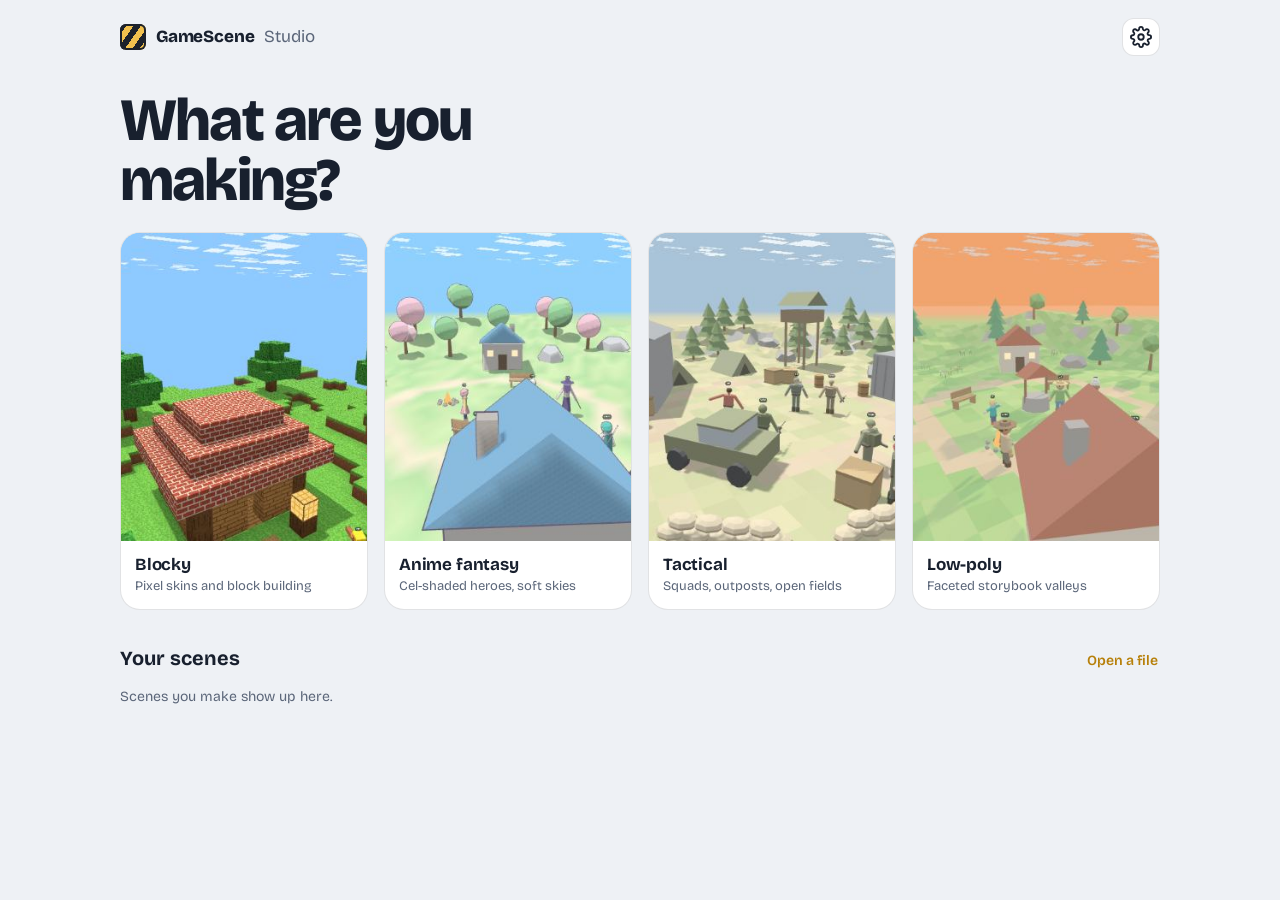
==== commit b1b89035: "feat: add extended block library with categories and original textures v 0.3" ====
--- a/gamescene-studio.html
+++ b/gamescene-studio.html
@@ -169,6 +169,10 @@
 body.recording .slate{box-shadow:0 0 0 3px rgba(239,68,68,.55),0 8px 22px rgba(0,0,0,.4)}
 body.at-home #studio{display:none}
 @media (pointer:fine){.pad{display:none}}
+#xhair{position:fixed;z-index:4;left:50%;top:50%;width:18px;height:18px;margin:-9px 0 0 -9px;pointer-events:none;background:linear-gradient(#fff,#fff) center/2px 100% no-repeat,linear-gradient(#fff,#fff) center/100% 2px no-repeat;filter:drop-shadow(0 0 1px rgba(0,0,0,.8))}
+#lockHint{position:fixed;z-index:6;left:50%;transform:translateX(-50%);top:calc(env(safe-area-inset-top,0px) + 16px);padding:9px 14px;border-radius:12px;font-size:13px;pointer-events:none;white-space:nowrap}
+body.locked .dock,body.locked .slate{opacity:.55}
+body.clean #xhair,body.clean #lockHint,body.recording #xhair{visibility:hidden}
 @media (max-width:370px){.dock button{min-width:54px}.slate{width:92px}}
 </style>
 </head>
@@ -193,6 +197,8 @@
   <button class="iconbtn glass" id="btnHome" aria-label="Home"><svg class="i" viewBox="0 0 24 24"><path d="M3 11l9-7 9 7"/><path d="M5 10v10h14V10"/></svg></button>
   <button class="iconbtn glass" id="btnClean" aria-label="Clean view" title="Clean view (H)"><svg class="i" viewBox="0 0 24 24"><path d="M2 12s3.5-7 10-7 10 7 10 7-3.5 7-10 7S2 12 2 12z"/><circle cx="12" cy="12" r="3"/></svg></button>
   <span id="fps" hidden></span>
+  <div id="xhair" hidden></div>
+  <div id="lockHint" class="glass" hidden></div>
   <div id="joy" class="glass" hidden><div id="joyKnob"></div></div>
   <div class="pad">
     <button class="glass" id="btnUp" aria-label="Fly up" hidden><svg class="i" viewBox="0 0 24 24"><path d="M6 15l6-6 6 6"/></svg></button>
@@ -270,7 +276,7 @@
   const r = rng(seed), [R, G, B] = hex2rgb(hex);
   for (let y = y0; y < y0 + h; y++) for (let x = x0; x < x0 + w; x++) { const n = 1 + (r() - .5) * 2 * vari; rect(c, x, y, 1, 1, rgbStr(R * n, G * n, B * n)); }
 }
-const TILE = 16, ATLAS_N = 16;
+const TILE = 16, ATLAS_N = 32;
 const atlas = document.createElement('canvas'); atlas.width = atlas.height = TILE * ATLAS_N;
 const actx = atlas.getContext('2d');
 let nextTile = 0;
@@ -341,7 +347,7 @@
   b.see = b.kind === 'glass' || b.kind === 'water';
   const top = o.topC, side = o.sideC || o.topC, bottom = o.bottomC || side;
   b.top = addTile(top); b.side = side === top ? b.top : addTile(side); b.bottom = bottom === side ? b.side : bottom === top ? b.top : addTile(bottom);
-  b.icon = isoIcon(top, side).toDataURL();
+  let icon = null; Object.defineProperty(b, 'icon', { get() { if (!icon) icon = isoIcon(top, side).toDataURL(); return icon; } });
   b.id = BLOCKS.length; BLOCKS.push(b);
   if (o.key) ID[o.key] = b.id;
   return b;
@@ -356,9 +362,9 @@
   defBlock({ key: 'cobble', name: 'Cobble', topC: tc(P.cobble) });
   defBlock({ key: 'sand', name: 'Sand', topC: tc(P.sand) });
   defBlock({ key: 'sandstone', name: 'Sandstone', topC: tc(P.sandstone) });
-  defBlock({ key: 'planks', name: 'Planks', topC: tc(P.planks) });
-  defBlock({ key: 'log', name: 'Log', topC: tc(P.logTop), sideC: tc(P.logSide) });
-  defBlock({ key: 'leaves', name: 'Leaves', topC: tc(P.leaves) });
+  defBlock({ key: 'planks', name: 'Oak planks', topC: tc(P.planks) });
+  defBlock({ key: 'log', name: 'Oak log', topC: tc(P.logTop), sideC: tc(P.logSide) });
+  defBlock({ key: 'leaves', name: 'Oak leaves', topC: tc(P.leaves) });
   defBlock({ key: 'brick', name: 'Brick', topC: tc(P.brick) });
   defBlock({ key: 'glass', name: 'Glass', topC: tc(P.glass), kind: 'glass' });
   defBlock({ key: 'water', name: 'Water', topC: tc(P.water), kind: 'water' });
@@ -372,6 +378,7 @@
     .forEach(([k, n, col]) => defBlock({ key: k, name: n, topC: tc(P.cloth(col)) }));
 }
 builtins();
+moreBlocks();
 const BUILTIN_COUNT = BLOCKS.length;
 const BUILTIN_TILES = nextTile;
 
@@ -381,9 +388,9 @@
   let top, side;
   if (src.mode === 'image') { side = await imageTile(src.side); top = src.top ? await imageTile(src.top) : side; }
   else { top = patternTile(src.pattern, src.top, 91); side = src.top === src.side ? top : patternTile(src.pattern, src.side, 92); }
-  if (nextTile + 2 > ATLAS_N * ATLAS_N) throw new Error('Block limit reached for this project.');
+  if (nextTile + 2 > ATLAS_N * ATLAS_N || BLOCKS.length >= 255) throw new Error('Block limit reached for this project.');
   const b = defBlock({ name: src.name || 'Custom', topC: top, sideC: side, kind: src.kind || 'solid' });
-  b.src = src; b.custom = true; return b;
+  b.src = src; b.custom = true; b.cat = 'mine'; return b;
 }
 
 /* ---------------- world ---------------- */
@@ -602,6 +609,123 @@
 }
 
 
+/* ================= extended block library (original textures) ================= */
+const BLOCK_CATS = [['nature', 'Nature'], ['stone', 'Stone'], ['wood', 'Wood'], ['ores', 'Ores & metal'], ['colors', 'Colors'], ['glass', 'Glass & light'], ['decor', 'Decor'], ['mine', 'Yours']];
+function moreBlocks() {
+  const OLD = { grass: 'nature', dirt: 'nature', path: 'nature', stone: 'stone', cobble: 'stone', sand: 'nature', sandstone: 'stone', planks: 'wood', log: 'wood', leaves: 'wood', brick: 'stone', glass: 'glass', water: 'nature', snow: 'nature', ice: 'nature', lamp: 'glass', cactus: 'nature', gold: 'ores', basalt: 'stone', red: 'colors', blue: 'colors', yellow: 'colors', green: 'colors', pink: 'colors', white: 'colors', black: 'colors' };
+  BLOCKS.forEach(b => { if (b && b.key) b.cat = OLD[b.key] || 'decor'; });
+  let seed = 300; const nx = () => seed++;
+  const SH = (h, f) => shadeHex(h, f);
+  const S = (col, v = .08) => tc(c => speckle(c, col, v, nx()));
+  const stoneT = (base, dark, n = 12) => tc(c => { speckle(c, base, .07, nx()); const r = rng(nx()); for (let i = 0; i < n; i++) rect(c, r() * 15 | 0, r() * 15 | 0, 1 + (r() * 2 | 0), 1, dark); });
+  const bricksT = (col, mortar, h = 4) => tc(c => { rect(c, 0, 0, 16, 16, mortar); const s0 = nx(); for (let row = 0; row < 16 / h; row++) { const off = row % 2 ? 4 : 0; for (let bx = -1; bx < 3; bx++) { const x = bx * 8 + off, x0 = Math.max(0, x), w = Math.min(16 - x0, x + 7 - x0); if (w > 0) speckle(c, col, .07, s0 + row * 4 + bx, x0, row * h, w, h - 1); } } });
+  const tilesT = (col, k = 8) => tc(c => { speckle(c, col, .05, nx()); c.fillStyle = SH(col, .7); for (let i = 0; i < 16; i += k) { c.fillRect(i, 0, 1, 16); c.fillRect(0, i, 16, 1); } });
+  const planksT = col => tc(c => { speckle(c, col, .06, nx()); const dk = SH(col, .68); [3, 7, 11, 15].forEach(y => rect(c, 0, y, 16, 1, dk)); [[6, 0], [12, 4], [3, 8], [10, 12]].forEach(([x, y]) => rect(c, x, y, 1, 3, dk)); });
+  const barkT = (col, mark) => tc(c => { speckle(c, col, .1, nx()); const r = rng(nx()); for (let i = 0; i < 7; i++) rect(c, r() * 16 | 0, r() * 12 | 0, 1 + (r() < .3 ? 1 : 0), 3 + (r() * 8 | 0), mark); });
+  const ringT = (inner, bark) => tc(c => { speckle(c, inner, .05, nx()); c.lineWidth = 1; c.strokeStyle = SH(inner, .75); c.strokeRect(2.5, 2.5, 11, 11); c.strokeRect(5.5, 5.5, 5, 5); c.strokeStyle = bark; c.strokeRect(.5, .5, 15, 15); });
+  const leavesT = (col, dots) => tc(c => { speckle(c, col, .25, nx()); const r = rng(nx()); for (let i = 0; i < 18; i++) rect(c, r() * 16 | 0, r() * 16 | 0, 1, 1, SH(col, .6)); if (dots) for (let i = 0; i < 9; i++) rect(c, r() * 15 | 0, r() * 15 | 0, 2, 2, dots); });
+  const oreT = (stone, ore) => tc(c => { speckle(c, stone, .07, nx()); const r = rng(nx()); for (let k = 0; k < 5; k++) { const x = 1 + (r() * 12 | 0), y = 1 + (r() * 12 | 0); rect(c, x, y, 2, 2, ore); rect(c, x, y, 1, 1, SH(ore, 1.35)); if (r() < .5) rect(c, x + 2, y + 1, 1, 1, SH(ore, .8)); } });
+  const metalT = col => tc(c => { speckle(c, col, .04, nx()); rect(c, 0, 0, 16, 1, SH(col, 1.25)); rect(c, 0, 0, 1, 16, SH(col, 1.25)); rect(c, 0, 15, 16, 1, SH(col, .7)); rect(c, 15, 0, 1, 16, SH(col, .7)); c.strokeStyle = SH(col, .88); c.strokeRect(3.5, 3.5, 9, 9); });
+  const gemT = col => tc(c => { speckle(c, col, .07, nx()); for (let k = 0; k < 4; k++) rect(c, 2 + k * 3, 2 + k * 3, 3, 1, SH(col, 1.45)); rect(c, 0, 15, 16, 1, SH(col, .65)); rect(c, 15, 0, 1, 16, SH(col, .65)); rect(c, 0, 0, 16, 1, SH(col, 1.2)); });
+  const glassT = (col, op = .42) => tc(c => { const [r, g, b] = hex2rgb(col); rect(c, 0, 0, 16, 16, `rgba(${r},${g},${b},${op})`); c.strokeStyle = `rgba(${r},${g},${b},.95)`; c.lineWidth = 1; c.strokeRect(.5, .5, 15, 15); [[3, 3], [4, 4], [5, 5]].forEach(([x, y]) => rect(c, x, y, 1, 1, 'rgba(255,255,255,.75)')); });
+  const glowT = (col, line) => tc(c => { speckle(c, col, .1, nx()); const r = rng(nx()); for (let i = 0; i < 7; i++) { const x = r() * 13 | 0, y = r() * 13 | 0; rect(c, x, y, 3, 1, line); rect(c, x + 1, y - 1, 1, 3, line); } });
+  const crackT = (dark, hot) => tc(c => { speckle(c, dark, .1, nx()); const r = rng(nx()); for (let i = 0; i < 5; i++) { let x = r() * 16 | 0, y = r() * 16 | 0; for (let k = 0; k < 6; k++) { rect(c, x, y, 1, 1, hot); x = (x + (r() < .5 ? 1 : -1) + 16) % 16; y = (y + 1) % 16; } } });
+  const D = (key, name, cat, topC, sideC, bottomC, kind) => defBlock({ key, name, cat, topC, sideC: sideC || topC, bottomC: bottomC || sideC || topC, kind: kind || 'solid' });
+  const dirt = tc(P.dirt);
+  /* nature */
+  D('coarse', 'Coarse dirt', 'nature', tc(c => { speckle(c, '#7a5236', .16, nx()); const r = rng(nx()); for (let i = 0; i < 14; i++) rect(c, r() * 16 | 0, r() * 16 | 0, 1, 1, '#5a5048'); }));
+  D('forestfloor', 'Forest floor', 'nature', tc(c => { speckle(c, '#7d5424', .2, nx()); const r = rng(nx()); for (let i = 0; i < 16; i++) rect(c, r() * 15 | 0, r() * 16 | 0, 2, 1, '#a06a2a'); }), tc(c => { speckle(c, '#8a5a3b', .12, nx()); speckle(c, '#7d5424', .18, nx(), 0, 0, 16, 3); }), dirt);
+  D('mud', 'Mud', 'nature', S('#3e3530', .1));
+  D('moss', 'Moss', 'nature', S('#5a8a3a', .2));
+  D('gravel', 'Gravel', 'nature', tc(c => { speckle(c, '#8c8580', .1, nx()); const r = rng(nx()); for (let i = 0; i < 26; i++) rect(c, r() * 15 | 0, r() * 15 | 0, 2, 1 + (r() < .5 ? 1 : 0), ['#6b6560', '#a8a29c', '#7d7570'][i % 3]); }));
+  D('clay', 'Clay', 'nature', S('#a3aab8', .04));
+  D('redsand', 'Red sand', 'nature', S('#c4692e', .07));
+  D('packedice', 'Packed ice', 'nature', tc(c => { speckle(c, '#8fb8e8', .05, nx()); [[2, 3, 7], [8, 9, 6], [4, 13, 5]].forEach(([x, y, w]) => rect(c, x, y, w, 1, '#c6dcf6')); }));
+  D('lava', 'Lava', 'nature', glowT('#f0801e', '#ffd040'), null, null, 'glow');
+  D('magma', 'Magma', 'nature', crackT('#4a2418', '#ff8a2a'), null, null, 'glow');
+  D('snowgrass', 'Snowy grass', 'nature', tc(P.snow), tc(c => { speckle(c, '#8a5a3b', .12, nx()); speckle(c, '#f2f6fa', .03, nx(), 0, 0, 16, 3); }), dirt);
+  [['coralred', 'Red coral', '#d8443f'], ['coralpink', 'Pink coral', '#e77fb3'], ['coralyellow', 'Yellow coral', '#e8c33a'], ['coralblue', 'Blue coral', '#3a6fd8'], ['coralpurple', 'Purple coral', '#9a4ad0']].forEach(([k, n, col]) => D(k, n, 'nature', tc(c => { speckle(c, col, .12, nx()); const r = rng(nx()); for (let i = 0; i < 14; i++) rect(c, r() * 15 | 0, r() * 15 | 0, 1, 1, SH(col, 1.35)); for (let i = 0; i < 8; i++) rect(c, r() * 15 | 0, r() * 15 | 0, 1, 1, SH(col, .6)); })));
+  /* stone */
+  D('smoothstone', 'Smooth stone', 'stone', tc(c => { speckle(c, '#a0a3a8', .03, nx()); rect(c, 0, 0, 16, 1, '#b8bbc0'); rect(c, 0, 15, 16, 1, '#7d8085'); }));
+  D('stonebricks', 'Stone bricks', 'stone', bricksT('#8f9297', '#6a6d72', 8));
+  D('mossybricks', 'Mossy stone bricks', 'stone', tc(c => { const b = bricksT('#8f9297', '#6a6d72', 8); c.drawImage(b, 0, 0); const r = rng(nx()); for (let i = 0; i < 30; i++) rect(c, r() * 16 | 0, r() * 16 | 0, 1 + (r() < .4 ? 1 : 0), 1, r() < .5 ? '#5e8a3e' : '#4a7a32'); }));
+  D('crackedbricks', 'Cracked stone bricks', 'stone', tc(c => { c.drawImage(bricksT('#8f9297', '#6a6d72', 8), 0, 0); const r = rng(nx()); let x = 3, y = 0; for (let k = 0; k < 16; k++) { rect(c, x, y, 1, 1, '#55585c'); x = clamp(x + (r() < .5 ? 1 : 0), 0, 15); y++; } }));
+  D('mossycobble', 'Mossy cobble', 'stone', tc(c => { c.drawImage(tc(P.cobble), 0, 0); const r = rng(nx()); for (let i = 0; i < 26; i++) rect(c, r() * 16 | 0, r() * 16 | 0, 1 + (r() < .4 ? 1 : 0), 1, r() < .5 ? '#5e8a3e' : '#4a7a32'); }));
+  D('granite', 'Granite', 'stone', stoneT('#a86f5a', '#7d4a3a', 18));
+  D('polgranite', 'Polished granite', 'stone', metalT('#a86f5a'));
+  D('diorite', 'Diorite', 'stone', stoneT('#c9c7c3', '#8e8c88', 20));
+  D('andesite', 'Andesite', 'stone', stoneT('#88898a', '#6a6b6c', 16));
+  D('tuff', 'Tuff', 'stone', stoneT('#6c6d62', '#535448', 14));
+  D('calcite', 'Calcite', 'stone', stoneT('#e3e3df', '#c4c4bf', 10));
+  D('slate', 'Slate', 'stone', tc(c => { speckle(c, '#4c4c52', .07, nx()); [4, 9, 13].forEach(y => rect(c, 0, y, 16, 1, '#3c3c42')); }));
+  D('cobbledslate', 'Cobbled slate', 'stone', tc(c => { rect(c, 0, 0, 16, 16, '#2e2e33'); [[0, 0, 6, 5], [6, 0, 5, 4], [11, 0, 5, 6], [0, 5, 4, 6], [4, 4, 7, 6], [11, 6, 5, 5], [0, 11, 7, 5], [7, 10, 5, 6], [12, 11, 4, 5]].forEach(([x, y, w, h], i) => speckle(c, ['#55555b', '#4a4a50', '#606066'][i % 3], .07, nx(), x, y, w - 1, h - 1)); }));
+  D('slatebricks', 'Slate bricks', 'stone', bricksT('#505056', '#333338', 4));
+  D('slatetiles', 'Slate tiles', 'stone', tilesT('#46464c', 4));
+  D('redsandstone', 'Red sandstone', 'stone', tc(c => { speckle(c, '#b8602c', .05, nx()); [3, 9, 13].forEach(y => rect(c, 0, y, 16, 1, '#9a4c22')); }));
+  D('obsidian', 'Obsidian', 'stone', tc(c => { speckle(c, '#1d1626', .14, nx()); const r = rng(nx()); for (let i = 0; i < 8; i++) rect(c, r() * 15 | 0, r() * 15 | 0, 2, 1, '#4a3366'); }));
+  D('blackstone', 'Black stone', 'stone', stoneT('#2c2a30', '#45424a', 16));
+  D('quartz', 'Quartz', 'stone', tc(c => { speckle(c, '#ece8e2', .03, nx()); rect(c, 0, 15, 16, 1, '#cfcac3'); rect(c, 15, 0, 1, 16, '#cfcac3'); }));
+  D('quartzbricks', 'Quartz bricks', 'stone', bricksT('#ece8e2', '#c9c4bc', 8));
+  D('mudbricks', 'Mud bricks', 'stone', bricksT('#8c6a50', '#6a4e3a', 4));
+  D('packedmud', 'Packed mud', 'stone', S('#8e6a50', .1));
+  D('terracotta', 'Terracotta', 'stone', S('#a0614a', .05));
+  D('seastone', 'Sea stone', 'stone', tc(c => { speckle(c, '#5aa596', .14, nx()); const r = rng(nx()); for (let i = 0; i < 16; i++) rect(c, r() * 15 | 0, r() * 15 | 0, 2, 1, i % 2 ? '#3f7f74' : '#86c8b6'); }));
+  D('seabricks', 'Sea bricks', 'stone', bricksT('#5aa596', '#3f7f74', 8));
+  /* wood */
+  [['spruce', 'Spruce', '#7a5a36', '#3f2c1c', '#2e1f14'], ['birch', 'Birch', '#d8c58a', '#e6e2d6', '#2a2a2a'], ['jungle', 'Jungle', '#b07a50', '#5b4a28', '#3f3418'], ['acacia', 'Acacia', '#c06a3a', '#6a6158', '#4a443e'], ['darkoak', 'Dark oak', '#4f3520', '#3a2a1a', '#22180e'], ['mangrove', 'Mangrove', '#7a3a32', '#4a3a2e', '#2e241c'], ['cherry', 'Cherry', '#e3b6ad', '#3a2228', '#24141a'], ['bamboo', 'Bamboo', '#d8c060', '#7aa03a', '#55782a']]
+    .forEach(([k, n, plank, bark, mark]) => {
+      D(k + 'planks', n + ' planks', 'wood', planksT(plank));
+      if (k === 'bamboo') D(k + 'log', 'Bamboo stalks', 'wood', ringT('#c9d080', '#55782a'), tc(c => { speckle(c, bark, .06, nx()); [0, 5, 10].forEach(x => rect(c, x, 0, 1, 16, mark)); [4, 11].forEach(y => rect(c, 0, y, 16, 1, '#a8c860')); }));
+      else D(k + 'log', n + ' log', 'wood', ringT(plank, bark), barkT(bark, mark));
+    });
+  D('spruceleaves', 'Spruce leaves', 'wood', leavesT('#2f5a32'));
+  D('birchleaves', 'Birch leaves', 'wood', leavesT('#6fa04a'));
+  D('jungleleaves', 'Jungle leaves', 'wood', leavesT('#3a8a2a'));
+  D('cherryleaves', 'Cherry leaves', 'wood', leavesT('#e9a2c2', '#fbd0e2'));
+  D('flowerleaves', 'Flowering leaves', 'wood', leavesT('#4f8a3a', '#e77fb3'));
+  /* ores & metal */
+  const st = '#8d9096', sl = '#4c4c52';
+  [['coal', 'Coal', '#2a2a2a'], ['iron', 'Iron', '#d8b89a'], ['copper', 'Copper', '#d8744a'], ['gold', 'Gold', '#f2cf3a'], ['diamond', 'Diamond', '#5ee8e0'], ['emerald', 'Emerald', '#2ecc71'], ['lapis', 'Lapis', '#2a4fc8'], ['ruby', 'Ruby', '#d0283a']]
+    .forEach(([k, n, col]) => { D(k + 'ore', n + ' ore', 'ores', oreT(st, col)); D(k + 'slateore', n + ' ore, deep', 'ores', oreT(sl, col)); });
+  D('coalblock', 'Coal block', 'ores', tc(c => { speckle(c, '#1f1f22', .12, nx()); const r = rng(nx()); for (let i = 0; i < 10; i++) rect(c, r() * 15 | 0, r() * 15 | 0, 1, 1, '#4a4a52'); }));
+  D('ironblock', 'Iron block', 'ores', metalT('#d6d8da'));
+  D('copperblock', 'Copper block', 'ores', metalT('#c96a42'));
+  D('weathered', 'Weathered copper', 'ores', tc(c => { c.drawImage(metalT('#a8794a'), 0, 0); const r = rng(nx()); for (let i = 0; i < 22; i++) rect(c, r() * 15 | 0, r() * 15 | 0, 2, 1, '#5a9a80'); }));
+  D('oxidized', 'Oxidized copper', 'ores', metalT('#4fa088'));
+  D('diamondblock', 'Diamond block', 'ores', gemT('#6fe6e0'));
+  D('emeraldblock', 'Emerald block', 'ores', gemT('#2ecc71'));
+  D('lapisblock', 'Lapis block', 'ores', gemT('#2a4fc8'));
+  D('rubyblock', 'Ruby block', 'ores', gemT('#d0283a'));
+  D('amethyst', 'Amethyst', 'ores', gemT('#9a63d6'));
+  D('netheritelike', 'Dark alloy', 'ores', metalT('#3d3a3c'));
+  /* colors */
+  const DYES = [['white', 'White', '#e9ecef'], ['lightgray', 'Light gray', '#a8acb0'], ['gray', 'Gray', '#5a5e63'], ['black', 'Black', '#24262b'], ['brown', 'Brown', '#7a5230'], ['red', 'Red', '#c8413b'], ['orange', 'Orange', '#e8862a'], ['yellow', 'Yellow', '#e6c13b'], ['lime', 'Lime', '#86c83a'], ['green', 'Green', '#3f7a2e'], ['cyan', 'Cyan', '#2a9aa0'], ['lightblue', 'Light blue', '#5ab4e6'], ['blue', 'Blue', '#3b5bc8'], ['purple', 'Purple', '#7b3fb0'], ['magenta', 'Magenta', '#c24ab8'], ['pink', 'Pink', '#e07aa8']];
+  DYES.forEach(([k, n, col]) => { if (!ID[k]) D(k, n + ' cloth', 'colors', tc(P.cloth(col))); });
+  DYES.forEach(([k, n, col]) => D('concrete-' + k, n + ' concrete', 'colors', S(col, .025)));
+  DYES.forEach(([k, n, col]) => D('terra-' + k, n + ' terracotta', 'colors', S(SH(col, .78), .06)));
+  /* glass & light */
+  DYES.forEach(([k, n, col]) => D('glass-' + k, n + ' glass', 'glass', glassT(col), null, null, 'glass'));
+  D('glowcrystal', 'Glow crystal', 'glass', glowT('#f2c65a', '#fff2a0'), null, null, 'glow');
+  D('sealamp', 'Sea lamp', 'glass', tc(c => { speckle(c, '#bfe8e0', .06, nx()); c.strokeStyle = '#7fc8b8'; c.strokeRect(.5, .5, 15, 15); c.strokeRect(4.5, 4.5, 7, 7); }), null, null, 'glow');
+  D('jack', 'Jack-o’-lantern', 'glass', tc(c => { speckle(c, '#d9822b', .06, nx()); rect(c, 7, 0, 2, 3, '#5a7a2a'); }), tc(c => { speckle(c, '#d9822b', .06, nx()); [0, 5, 10, 15].forEach(x => rect(c, x, 0, 1, 16, '#b8681e')); rect(c, 3, 4, 3, 3, '#ffd24a'); rect(c, 10, 4, 3, 3, '#ffd24a'); rect(c, 3, 10, 10, 2, '#ffd24a'); rect(c, 5, 12, 2, 1, '#ffd24a'); rect(c, 9, 12, 2, 1, '#ffd24a'); }), null, 'glow');
+  D('slimeblock', 'Slime block', 'glass', glassT('#6fd06a', .6), null, null, 'glass');
+  /* decor */
+  D('bookshelf', 'Bookshelf', 'decor', planksT('#b07f47'), tc(c => { speckle(c, '#b07f47', .06, nx()); rect(c, 0, 0, 16, 1, '#7d5530'); rect(c, 0, 7, 16, 2, '#7d5530'); rect(c, 0, 15, 16, 1, '#7d5530'); const r = rng(nx()), cols = ['#b33a3a', '#3b5bc8', '#3f7a2e', '#e6c13b', '#7b3fb0', '#d9822b']; for (let row of [1, 9]) for (let x = 1; x < 15; x += 2) rect(c, x, row, 2, 6 - (r() * 2 | 0), cols[(r() * cols.length) | 0]); }));
+  D('workbench', 'Workbench', 'decor', tc(c => { c.drawImage(planksT('#b58a55'), 0, 0); c.strokeStyle = '#6b4a2b'; c.strokeRect(1.5, 1.5, 13, 13); rect(c, 7, 2, 1, 12, '#6b4a2b'); rect(c, 2, 7, 12, 1, '#6b4a2b'); }), tc(c => { c.drawImage(planksT('#a07040'), 0, 0); rect(c, 3, 4, 2, 7, '#8c8f94'); rect(c, 2, 4, 4, 2, '#8c8f94'); rect(c, 10, 3, 2, 9, '#6b4a2b'); rect(c, 9, 3, 4, 2, '#8c8f94'); }), planksT('#b07f47'));
+  D('furnace', 'Furnace', 'decor', S('#8d9096', .07), tc(c => { speckle(c, '#7d8085', .07, nx()); rect(c, 3, 7, 10, 6, '#2a2a2e'); rect(c, 4, 10, 8, 2, '#e8862a'); rect(c, 3, 3, 10, 2, '#5a5d62'); }));
+  D('barrelblock', 'Barrel', 'decor', tc(c => { speckle(c, '#8b5a2b', .06, nx()); c.strokeStyle = '#3a3530'; c.strokeRect(.5, .5, 15, 15); c.strokeRect(4.5, 4.5, 7, 7); }), tc(c => { speckle(c, '#8b5a2b', .06, nx()); [2, 13].forEach(y => rect(c, 0, y, 16, 1, '#3a3530')); [3, 8, 12].forEach(x => rect(c, x, 0, 1, 16, '#6e4520')); }));
+  D('hay', 'Hay bale', 'decor', tc(c => { speckle(c, '#d8b440', .08, nx()); c.strokeStyle = '#a8862a'; c.strokeRect(2.5, 2.5, 11, 11); }), tc(c => { speckle(c, '#d8b440', .1, nx()); [1, 4, 7, 10, 13].forEach(x => rect(c, x, 0, 1, 16, '#b8962e')); [4, 11].forEach(y => rect(c, 0, y, 16, 1, '#8a3a2a')); }));
+  D('pumpkin', 'Pumpkin', 'decor', tc(c => { speckle(c, '#d9822b', .06, nx()); rect(c, 7, 6, 2, 3, '#5a7a2a'); }), tc(c => { speckle(c, '#d9822b', .06, nx()); [0, 5, 10, 15].forEach(x => rect(c, x, 0, 1, 16, '#b8681e')); }));
+  D('melon', 'Melon', 'decor', tc(c => { speckle(c, '#6ab83a', .08, nx()); [1, 5, 9, 13].forEach(x => rect(c, x, 0, 2, 16, '#3f7a2e')); }));
+  D('sponge', 'Sponge', 'decor', tc(c => { speckle(c, '#d8cc4a', .06, nx()); const r = rng(nx()); for (let i = 0; i < 14; i++) rect(c, r() * 15 | 0, r() * 15 | 0, 2, 2, '#a89a2a'); }));
+  D('honeycomb', 'Honeycomb', 'decor', tc(c => { rect(c, 0, 0, 16, 16, '#b8761e'); for (let y = 0; y < 16; y += 4) for (let x = (y / 4) % 2 ? 2 : 0; x < 16; x += 4) rect(c, x, y, 3, 3, '#e8a83a'); }));
+  D('mushred', 'Red mushroom block', 'decor', tc(c => { speckle(c, '#c8302c', .06, nx()); [[2, 2], [9, 3], [5, 9], [11, 11], [2, 12]].forEach(([x, y]) => rect(c, x, y, 3, 2, '#f2ece0')); }));
+  D('mushbrown', 'Brown mushroom block', 'decor', S('#946a4a', .06));
+  D('mushstem', 'Mushroom stem', 'decor', tc(c => { speckle(c, '#e6dccb', .04, nx()); [3, 8, 12].forEach(x => rect(c, x, 0, 1, 16, '#cfc4b0')); }));
+  D('dynamite', 'Dynamite crate', 'decor', tc(c => { c.drawImage(planksT('#a07a46'), 0, 0); c.strokeStyle = '#b33a3a'; c.strokeRect(2.5, 2.5, 11, 11); }), tc(c => { c.drawImage(planksT('#a07a46'), 0, 0); for (let x = 2; x < 14; x += 3) rect(c, x, 3, 2, 10, '#c8413b'); rect(c, 0, 7, 16, 2, '#2a2a2a'); }));
+  D('target', 'Target', 'decor', tc(c => { rect(c, 0, 0, 16, 16, '#efe6d8'); c.fillStyle = '#c8413b'; c.beginPath(); c.arc(8, 8, 7, 0, 7); c.fill(); c.fillStyle = '#efe6d8'; c.beginPath(); c.arc(8, 8, 5, 0, 7); c.fill(); c.fillStyle = '#c8413b'; c.beginPath(); c.arc(8, 8, 2.5, 0, 7); c.fill(); }));
+}
+
 /* ---------------- characters ---------------- */
 const PX = .9 / 16;
 const PARTS = {
@@ -710,6 +834,7 @@
     else if (cfg.hat.type === 'chef') sides(4);
     else if (cfg.hat.type === 'hood') { ['right', 'left', 'back'].forEach(k => { const [x, y, w] = F[k]; rect(c, x, y, w, 8, col); }); rect(c, F.front[0], F.front[1], 8, 2, col); rect(c, F.front[0], F.front[1] + 2, 1, 6, col); rect(c, F.front[0] + 7, F.front[1] + 2, 1, 6, col); }
   }
+  paintMobExtras(c, cfg);
   const id = c.getImageData(0, 0, 64, 64), d = id.data, r = rng(cfg.seed || 7);
   for (let i = 0; i < d.length; i += 4) if (d[i + 3]) { const n = 1 + (r() - .5) * .12; d[i] = clamp(d[i] * n, 0, 255); d[i + 1] = clamp(d[i + 1] * n, 0, 255); d[i + 2] = clamp(d[i + 2] * n, 0, 255); }
   c.putImageData(id, 0, 0);
@@ -1061,14 +1186,20 @@
   if (style === 'tactical') { const camo = pick(R.drab); return { skin: pick(R.skins), eyes: pick(['#4a3a2a', '#2e7d4f', '#3a5f8a']), head: pick(['helmet', 'cap', 'beret', 'hood', 'hair']), hatC: pick(R.drab), hair: pick(R.hairs.slice(0, 6)), shirt: camo, vest: Math.random() < .7 ? shadeHex(camo, .8) : null, pack: Math.random() < .6, pants: pick(R.drab), shoes: '#2b2b24', gun: pick([null, 'rifle', 'rifle', 'sniper']), mask: Math.random() < .2 ? shadeHex(camo, .7) : null }; }
   return { skin: pick(R.skins), hair: pick(R.hairs.slice(0, 7)), hairStyle: pick(['short', 'long']), hat: pick([null, null, 'straw', 'chef', 'ranger', 'hood']), hatC: pick(R.cloth), shirt: pick(R.cloth), pants: pick(['#5b4a3a', '#4a6fa5', '#34495e', '#6b5a4a']), shoes: '#3a2a20', apron: Math.random() < .25 ? '#f6f4ef' : null, beard: Math.random() < .15 ? '#ecebe7' : null };
 }
-function presetsFor(style) { if (style === 'blocky') return SKIN_PRESETS; return CHAR_PRESETS[style] || {}; }
+let blockyPresets = null;
+function presetsFor(style) { if (style === 'blocky') return blockyPresets || (blockyPresets = Object.assign({}, SKIN_PRESETS, MOB_SKINS, ANIMALS)); return CHAR_PRESETS[style] || {}; }
 function cfgFor(look, style) { if (look.cfg) return look.cfg; const P = presetsFor(style); return P[look.preset] || Object.values(P)[0]; }
 async function buildRig(look, style) {
   if (style === 'blocky') {
-    let canvas, legacy = false;
+    if (look.preset && ANIMALS[look.preset]) return buildCreature(look.preset);
+    let canvas, legacy = false; const cfg = look.png ? null : cfgFor(look, style);
     if (look.png) { try { ({ canvas, legacy } = await loadSkin(look.png)); } catch (e) { toast(e.message); canvas = paintSkin(SKIN_PRESETS.hero); } }
-    else canvas = paintSkin(cfgFor(look, style));
-    const m = buildModel(canvas, legacy, !!look.slim); m.skinCanvas = canvas; return m;
+    else canvas = paintSkin(cfg);
+    const m = buildModel(canvas, legacy, !!look.slim || !!(cfg && cfg.slim)); m.skinCanvas = canvas;
+    if (cfg && cfg.witchHat) addWitchHat(m);
+    if (cfg && cfg.scale) { m.root.scale.setScalar(cfg.scale); m.scale = cfg.scale; }
+    if (cfg && cfg.pose) m.pose = cfg.pose;
+    return m;
   }
   const cfg = cfgFor(look, style);
   const rig = style === 'anime' ? buildAnime(cfg) : style === 'tactical' ? buildTactical(cfg) : buildLowpoly(cfg);
@@ -1084,6 +1215,118 @@
   });
   if (m.mats) m.mats.forEach(x => x.dispose()); if (m.tex) m.tex.dispose();
 }
+
+/* ================= blocky creatures & monsters (original designs) ================= */
+const crCache = new Map();
+function crMat(col, opt = {}) {
+  const key = col + '|' + (opt.glow ? 'g' : '') + '|' + (opt.op || '') + '|' + (opt.patch || '') + '|' + (opt.stripe || '') + '|' + (opt.v || '');
+  if (crCache.has(key)) return crCache.get(key);
+  const cv = document.createElement('canvas'); cv.width = cv.height = 8; const c = cv.getContext('2d');
+  let sd = 0; for (const ch of key) sd = (sd * 31 + ch.charCodeAt(0)) | 0;
+  speckle(c, col, opt.v == null ? .08 : opt.v, sd, 0, 0, 8, 8);
+  if (opt.patch) { const r = rng(sd + 1); for (let i = 0; i < 3; i++) rect(c, r() * 6 | 0, r() * 6 | 0, 2 + (r() * 3 | 0), 2 + (r() * 2 | 0), opt.patch); }
+  if (opt.stripe) for (let y = 1; y < 8; y += 3) rect(c, 0, y, 8, 1, opt.stripe);
+  const tex = new T.CanvasTexture(cv); tex.magFilter = tex.minFilter = T.NearestFilter; tex.generateMipmaps = false; tex.encoding = T.sRGBEncoding;
+  const m = opt.glow ? new T.MeshBasicMaterial({ map: tex }) : new T.MeshLambertMaterial({ map: tex, transparent: !!opt.op, opacity: opt.op || 1, depthWrite: !opt.op });
+  m.userData.cached = true; crCache.set(key, m); return m;
+}
+const cb = (w, h, d, col, x = 0, y = 0, z = 0, opt) => { const m = new T.Mesh(new T.BoxGeometry(w, h, d), crMat(col, opt)); m.position.set(x, y, z); m.castShadow = true; m.receiveShadow = true; return m; };
+function eyesOn(g, z, y, sep, s = .07, col = '#16141a', white = true) {
+  for (const sx of [-1, 1]) { if (white) g.add(cb(s * 1.6, s * 1.2, .02, '#f4f2ee', sx * sep, y, z, { v: 0 })); g.add(cb(s * .8, s * 1.2, .025, col, sx * sep + (white ? sx * s * .35 : 0), y, z + .005, { v: 0, glow: col !== '#16141a' })); }
+}
+function quadRig(o) {
+  const root = new T.Group(), model = new T.Group(); root.add(model);
+  const upper = new T.Group(); upper.position.y = o.legH; model.add(upper);
+  upper.add(cb(o.bw, o.bh, o.bd, o.body, 0, o.bh / 2, 0, o.bodyOpt));
+  const head = new T.Group(); head.position.set(0, o.bh * .7 + (o.neckY || 0), o.bd / 2 + (o.neckZ || 0)); upper.add(head);
+  const hz = o.hd * .38; head.add(cb(o.hw, o.hh, o.hd, o.headC || o.body, 0, o.hh * .15, hz, o.headOpt || o.bodyOpt));
+  const front = hz + o.hd / 2 + .011, hy = o.hh * .15;
+  const leg = (x, z) => { const pv = new T.Group(); pv.position.set(x, o.legH, z); pv.add(cb(o.lw, o.legH, o.lw, o.legC || o.body, 0, -o.legH / 2, 0)); model.add(pv); return pv; };
+  const lx = o.bw / 2 - o.lw / 2, fz = o.bd / 2 - o.lw / 2 - .02;
+  const armR = leg(-lx, fz), armL = leg(lx, fz), legR = leg(-lx, -fz), legL = leg(lx, -fz);
+  const headH = o.legH + o.bh * .7 + (o.neckY || 0) + hy;
+  return { root, model, upper, head, armL, armR, legL, legR, kind: 'quad', headH, height: headH + o.hh * .7, sitDrop: .08, front, hy, hw: o.hw, hh: o.hh };
+}
+const CREATURE_BUILD = {
+  pig: () => { const r = quadRig({ bw: .62, bh: .52, bd: .92, legH: .3, lw: .2, hw: .5, hh: .48, hd: .44, body: '#ef9fae' }); r.head.add(cb(.26, .17, .06, '#de7d90', 0, r.hy - .08, r.front + .02)); eyesOn(r.head, r.front, r.hy + .08, .13); return r; },
+  cow: () => { const r = quadRig({ bw: .72, bh: .7, bd: 1.15, legH: .56, lw: .24, hw: .52, hh: .48, hd: .4, body: '#f2efe8', bodyOpt: { patch: '#2a2522' }, headOpt: { patch: '#2a2522' }, legC: '#3a3430' }); r.head.add(cb(.36, .2, .06, '#e8b0a8', 0, r.hy - .1, r.front + .02)); [-1, 1].forEach(s => r.head.add(cb(.08, .14, .08, '#e8dcc0', s * .22, r.hy + .3, r.front - .2))); eyesOn(r.head, r.front, r.hy + .08, .15); return r; },
+  sheep: () => { const r = quadRig({ bw: .78, bh: .72, bd: 1.0, legH: .44, lw: .17, hw: .36, hh: .38, hd: .36, body: '#f3f1ea', bodyOpt: { v: .14 }, headC: '#cfc2ad', legC: '#cfc2ad' }); r.head.add(cb(.4, .16, .3, '#f3f1ea', 0, r.hy + .2, r.front - .2, { v: .14 })); eyesOn(r.head, r.front, r.hy + .04, .1, .06); return r; },
+  dog: () => { const r = quadRig({ bw: .38, bh: .38, bd: .74, legH: .38, lw: .13, hw: .36, hh: .34, hd: .36, body: '#c9a46b', legC: '#b8925a' }); r.head.add(cb(.18, .14, .16, '#d8b87e', 0, r.hy - .06, r.front + .08), cb(.08, .06, .03, '#2a2020', 0, r.hy - .01, r.front + .17)); [-1, 1].forEach(s => r.head.add(cb(.08, .14, .06, '#8a6a40', s * .15, r.hy + .2, r.front - .2))); eyesOn(r.head, r.front, r.hy + .07, .09, .05); const t = cb(.08, .08, .34, '#b8925a', 0, .3, -.48); t.rotation.x = .7; r.upper.add(t); return r; },
+  cat: () => { const r = quadRig({ bw: .28, bh: .28, bd: .6, legH: .26, lw: .09, hw: .3, hh: .26, hd: .28, body: '#e89a48', bodyOpt: { stripe: '#b86a28' }, headOpt: { stripe: '#b86a28' } }); [-1, 1].forEach(s => r.head.add(cb(.07, .1, .05, '#e89a48', s * .1, r.hy + .17, r.front - .12))); r.head.add(cb(.05, .04, .02, '#e07f90', 0, r.hy - .04, r.front + .01)); eyesOn(r.head, r.front, r.hy + .04, .07, .045, '#3a9a3a'); const t = cb(.06, .06, .5, '#e89a48', 0, .32, -.5, { stripe: '#b86a28' }); t.rotation.x = 1.0; r.upper.add(t); return r; },
+  horse: () => { const r = quadRig({ bw: .62, bh: .68, bd: 1.35, legH: .85, lw: .2, hw: .3, hh: .36, hd: .62, body: '#8a5a34', neckY: .38, neckZ: -.04, legC: '#7a4c2c' }); r.upper.add(cb(.3, .55, .3, '#8a5a34', 0, .82, .6)); r.upper.add(cb(.08, .6, .34, '#3a2418', 0, 1.0, .5)); eyesOn(r.head, r.front - .25, r.hy + .08, .16, .05, '#16141a', false); r.head.add(cb(.06, .12, .06, '#3a2418', -.1, r.hy + .24, r.front - .52), cb(.06, .12, .06, '#3a2418', .1, r.hy + .24, r.front - .52)); const t = cb(.12, .55, .12, '#3a2418', 0, .3, -.72); t.rotation.x = .35; r.upper.add(t); r.height += .2; return r; },
+  bear: () => { const r = quadRig({ bw: .86, bh: .8, bd: 1.3, legH: .46, lw: .3, hw: .56, hh: .5, hd: .48, body: '#6a4628', bodyOpt: { v: .12 } }); r.head.add(cb(.28, .2, .14, '#a88a68', 0, r.hy - .08, r.front + .06), cb(.1, .07, .03, '#1c1614', 0, r.hy - .02, r.front + .135)); [-1, 1].forEach(s => r.head.add(cb(.12, .12, .08, '#5a3a20', s * .22, r.hy + .3, r.front - .3))); eyesOn(r.head, r.front, r.hy + .1, .14, .05, '#16141a', false); return r; },
+  chicken: () => {
+    const root = new T.Group(), model = new T.Group(); root.add(model);
+    const upper = new T.Group(); upper.position.y = .3; model.add(upper);
+    upper.add(cb(.36, .36, .46, '#f6f4ee', 0, .18, 0));
+    const head = new T.Group(); head.position.set(0, .3, .16); upper.add(head);
+    head.add(cb(.24, .3, .2, '#f6f4ee', 0, .15, .02), cb(.12, .07, .1, '#e8a33a', 0, .14, .16), cb(.07, .1, .04, '#d8302c', 0, .06, .13), cb(.1, .06, .1, '#d8302c', 0, .33, .02));
+    eyesOn(head, .121, .2, .07, .04, '#16141a', false);
+    const wing = s => { const pv = new T.Group(); pv.position.set(s * .2, .32, 0); pv.add(cb(.05, .24, .34, '#ecebe4', 0, -.12, 0)); upper.add(pv); return pv; };
+    const leg = s => { const pv = new T.Group(); pv.position.set(s * .08, .3, 0); pv.add(cb(.05, .3, .05, '#e8a33a', 0, -.15, 0), cb(.12, .02, .14, '#e8a33a', 0, -.29, .03)); model.add(pv); return pv; };
+    return { root, model, upper, head, armR: wing(-1), armL: wing(1), legR: leg(-1), legL: leg(1), kind: 'quad', headH: .75, height: .9, sitDrop: .1 };
+  },
+  spider: () => {
+    const root = new T.Group(), model = new T.Group(); root.add(model);
+    const upper = new T.Group(); upper.position.y = .32; model.add(upper);
+    upper.add(cb(.72, .52, .72, '#2a2426', 0, .2, -.42, { v: .14 }), cb(.46, .38, .44, '#3a3234', 0, .12, .1));
+    const head = new T.Group(); head.position.set(0, .14, .32); upper.add(head);
+    head.add(cb(.38, .32, .26, '#3a3234', 0, 0, .1));
+    [[-.1, .06], [.1, .06], [-.05, -.05], [.05, -.05]].forEach(([x, y]) => head.add(cb(.06, .05, .02, '#ff3a3a', x, y, .235, { v: 0, glow: true })));
+    const pair = (s, z) => { const pv = new T.Group(); pv.position.set(s * .2, .32, z); [0, 1].forEach(k => { const g = new T.Group(); g.rotation.set(0, (k ? .35 : -.35) * s, s * -.55); g.add(cb(.65, .06, .06, '#2a2426', s * .33, 0, 0)); g.position.z = k ? .12 : -.12; pv.add(g); }); model.add(pv); return pv; };
+    return { root, model, upper, head, armR: pair(-1, .18), armL: pair(1, .18), legR: pair(-1, -.18), legL: pair(1, -.18), kind: 'quad', headH: .5, height: .85, sitDrop: .1 };
+  },
+  slime: () => {
+    const root = new T.Group(), model = new T.Group(); root.add(model);
+    const upper = new T.Group(); model.add(upper);
+    upper.add(cb(.44, .44, .44, '#3f9a3a', 0, .32, 0, { v: .1 }), cb(.82, .82, .82, '#7ad86f', 0, .41, 0, { op: .68, v: .1 }));
+    const head = new T.Group(); head.position.set(0, .41, 0); upper.add(head);
+    head.add(cb(.12, .12, .02, '#16141a', -.16, .1, .415, { v: 0 }), cb(.12, .12, .02, '#16141a', .16, .1, .415, { v: 0 }), cb(.12, .05, .02, '#16141a', 0, -.12, .415, { v: 0 }));
+    const nub = () => { const g = new T.Group(); model.add(g); return g; };
+    return { root, model, upper, head, armR: nub(), armL: nub(), legR: nub(), legL: nub(), kind: 'quad', hop: true, headH: .5, height: .9, sitDrop: .05 };
+  }
+};
+const ANIMALS = {
+  pig: { label: 'Pig', group: 'animals', beh: 'wander', lines: ['Oink.', 'Oink oink!'] },
+  cow: { label: 'Cow', group: 'animals', beh: 'wander', lines: ['Moo.', 'Mooo…'] },
+  sheep: { label: 'Sheep', group: 'animals', beh: 'wander', lines: ['Baa.', 'Baaa!'] },
+  chicken: { label: 'Chicken', group: 'animals', beh: 'wander', lines: ['Bawk!', 'Cluck cluck.'] },
+  dog: { label: 'Dog', group: 'animals', beh: 'follow', lines: ['Woof!', 'Arf arf!'] },
+  cat: { label: 'Cat', group: 'animals', beh: 'wander', lines: ['Meow.', 'Purrr…'] },
+  horse: { label: 'Horse', group: 'animals', beh: 'wander', lines: ['Neigh!', 'Hrrr.'] },
+  bear: { label: 'Bear', group: 'animals', beh: 'wander', lines: ['Grrr.', 'Rrrawr!'] },
+  spider: { label: 'Spider', group: 'mobs', beh: 'chase', lines: ['*skitter*', 'Hssss…'] },
+  slime: { label: 'Slime', group: 'mobs', beh: 'wander', lines: ['*blorp*', '*squish*'] }
+};
+Object.keys(ANIMALS).forEach(k => ANIMALS[k].creature = true);
+const MOB_SKINS = {
+  villager: { label: 'Villager', group: 'people', skin: '#d8a27a', hair: '#5a3b22', eyes: '#3a2a20', shirt: '#8a6a48', shirt2: '#5b4a38', pants: '#4f3f30', shoes: '#3a2a20', sleeves: 'long', belt: true, seed: 21, beh: 'wander', lines: ['Good harvest this year.', 'Care to trade?', 'Hmm, a visitor.'] },
+  witch: { label: 'Witch', group: 'mobs', skin: '#c9d8b0', hair: '#2a2a2a', hairStyle: 'long', eyes: '#7b3fb0', shirt: '#3b2a4a', shirt2: '#6a3a8a', robe: true, shoes: '#1c1820', sleeves: 'long', witchHat: true, seed: 22, beh: 'wander', lines: ['A pinch of this, a drop of that…', 'Fresh potions, dearie?', 'Hehehe!'] },
+  zombie: { label: 'Zombie', group: 'mobs', skin: '#7f9a6a', hair: '#2f3a28', hairStyle: 'short', eyes: '#1a1a1a', shirt: '#7a6a55', pants: '#4a4236', shoes: '#2b2b24', torn: true, pose: 'zombie', seed: 23, beh: 'chase', lines: ['Uuurgh…', 'Braaains…', 'Hungry…'] },
+  skeleton: { label: 'Skeleton', group: 'mobs', skin: '#e6e2d6', eyes: '#111111', shirt: '#e6e2d6', pants: '#e6e2d6', shoes: '#cfc9b8', hairStyle: 'bald', bones: true, slim: true, seed: 24, beh: 'wander', lines: ['*rattle rattle*', 'I’ve got a bone to pick.', 'Chilly in here.'] },
+  mummy: { label: 'Mummy', group: 'mobs', skin: '#d9cfb0', eyes: '#2a2a2a', shirt: '#d9cfb0', pants: '#d0c6a6', shoes: '#c4b996', hairStyle: 'bald', wrap: true, pose: 'zombie', seed: 25, beh: 'chase', lines: ['Mmmph!', 'Mmm-mmh…'] },
+  golem: { label: 'Stone golem', group: 'mobs', robot: true, skin: '#9a958c', eyes: '#f0a040', shirt: '#8a857c', shirt2: '#5f8a4a', pants: '#7d786f', shoes: '#5d5850', scale: 1.4, seed: 26, beh: 'idle', lines: ['…', 'I guard this place.'] },
+  pirate: { label: 'Pirate', group: 'people', skin: '#c98d62', hair: '#2a1d14', beard: '#2a1d14', eyes: '#2b1b10', hat: { type: 'cap', color: '#b33a3a' }, shirt: '#f0ece0', shirt2: '#b33a3a', pants: '#3a3a52', shoes: '#2b2018', belt: true, patch: true, seed: 27, beh: 'wander', lines: ['Arr!', 'Where’s me treasure?', 'Avast!'] },
+  ghost: { label: 'Ghost', group: 'mobs', skin: '#eef2f6', eyes: '#1a1a22', shirt: '#eef2f6', pants: '#eef2f6', shoes: '#dfe5ec', hairStyle: 'bald', robe: true, shirt2: '#dfe5ec', seed: 28, beh: 'wander', lines: ['Boooo…', 'Have you seen my chains?'] }
+};
+function paintMobExtras(c, cfg) {
+  const S = PARTS;
+  if (cfg.torn) { const r = rng(cfg.seed || 3); for (const s of [S.body, S.armR, S.armL, S.legR, S.legL]) { const F = faces(s); for (let i = 0; i < 6; i++) { const k = ['front', 'back', 'left', 'right'][i % 4], [x, y, w, h] = F[k]; rect(c, x + (r() * w | 0), y + (r() * h | 0), 1 + (r() < .5 ? 1 : 0), 1 + (r() < .5 ? 1 : 0), i % 3 ? cfg.skin : shadeHex(cfg.shirt, .7)); } } }
+  if (cfg.bones) {
+    const H = faces(S.head), [fx, fy] = H.front, dark = '#3a3630';
+    rect(c, fx + 1, fy + 3, 2, 2, '#111'); rect(c, fx + 5, fy + 3, 2, 2, '#111'); rect(c, fx + 3, fy + 5, 2, 1, dark); rect(c, fx + 1, fy + 6, 6, 1, dark); for (let x = 1; x < 7; x += 2) rect(c, fx + x, fy + 7, 1, 1, dark);
+    const B = faces(S.body); [B.front, B.back].forEach(([x, y]) => { rect(c, x + 3, y, 2, 12, '#cfc9b8'); for (let k = 1; k < 8; k += 2) rect(c, x, y + k, 8, 1, dark); rect(c, x, y + 9, 8, 3, dark); rect(c, x + 3, y + 9, 2, 3, '#cfc9b8'); });
+    for (const s of [S.armR, S.armL, S.legR, S.legL]) paintRows(c, s, 5, 6, '#b8b2a0');
+  }
+  if (cfg.wrap) { for (const s of Object.values(S)) { const F = faces(s); for (const k of ['front', 'back', 'left', 'right']) { const [x, y, w, h] = F[k]; for (let yy = 1; yy < h; yy += 3) rect(c, x, y + yy, w, 1, '#b8ac88'); } } const [fx, fy] = faces(S.head).front; rect(c, fx + 1, fy + 3, 6, 2, '#2a2420'); rect(c, fx + 2, fy + 3, 1, 1, '#e8d84a'); rect(c, fx + 5, fy + 3, 1, 1, '#e8d84a'); }
+  if (cfg.patch) { const [fx, fy] = faces(S.head).front; rect(c, fx + 1, fy + 3, 3, 3, '#141414'); rect(c, fx, fy + 2, 8, 1, '#141414'); }
+}
+function addWitchHat(m) {
+  const g = new T.Group(), hat = '#241c2c', band = '#6a3a8a', P8 = PX;
+  g.add(cb(14 * P8, 1 * P8, 14 * P8, hat, 0, 0, 0), cb(9 * P8, 1.2 * P8, 9 * P8, band, 0, 1 * P8, 0), cb(9 * P8, 3 * P8, 9 * P8, hat, 0, 3 * P8, 0), cb(6 * P8, 3 * P8, 6 * P8, hat, .5 * P8, 6 * P8, -.5 * P8), cb(4 * P8, 3 * P8, 4 * P8, hat, 1 * P8, 9 * P8, -1 * P8), cb(2 * P8, 2.5 * P8, 2 * P8, hat, 1.6 * P8, 11.5 * P8, -1.8 * P8));
+  g.position.y = 8.6 * P8; g.rotation.z = -.08; m.head.add(g); m.height += .45;
+}
+function buildCreature(key) { const r = CREATURE_BUILD[key](); r.creature = key; return r; }
 
 /* ================= terrain ================= */
 const TN = SIZE;
@@ -1369,13 +1612,14 @@
 async function lookIcon(look, style) {
   const key = style + JSON.stringify(look); if (charIcons[key]) return charIcons[key];
   let url;
-  if (style === 'blocky') { const m = await buildRig(look, style); url = faceIcon(m.skinCanvas); disposeRig(m); }
+  if (style === 'blocky' && !(look.preset && ANIMALS[look.preset])) { const m = await buildRig(look, style); url = faceIcon(m.skinCanvas); disposeRig(m); }
+  else if (style === 'blocky') { const m = await buildRig(look, style); url = snap(m.root); disposeRig(m); }
   else { const m = await buildRig(look, style); const k = m.scale || 1; url = snap(m.root, { headH: m.headH * k, k: Math.max(.7, k) }); disposeRig(m); }
   if (!look.png) charIcons[key] = url; return url;
 }
 
 /* ================= actors ================= */
-const BEHAVIORS = [['idle', 'Stand'], ['wander', 'Wander'], ['talk', 'Chat'], ['dance', 'Dance'], ['wave', 'Wave'], ['sit', 'Sit'], ['follow', 'Follow you']];
+const BEHAVIORS = [['idle', 'Stand'], ['wander', 'Wander'], ['talk', 'Chat'], ['dance', 'Dance'], ['wave', 'Wave'], ['sit', 'Sit'], ['follow', 'Follow you'], ['chase', 'Chase you'], ['flee', 'Run away']];
 const BEH_LABEL = Object.fromEntries(BEHAVIORS);
 const actors = []; let player = null, actorSeq = 1;
 class Actor {
@@ -1464,6 +1708,13 @@
       break;
     case 'follow':
       if (player && player !== a) { if (pd > 2.6) steer(a, player.pos.x, player.pos.z, pd > 6 ? 4.2 : 2.4, dt); else faceTo(a, player.pos.x, player.pos.z, dt); look = player; }
+      break;
+    case 'chase':
+      if (player && player !== a) { if (pd > 1.25) steer(a, player.pos.x, player.pos.z, pd > 8 ? 3.4 : 2.6, dt); else faceTo(a, player.pos.x, player.pos.z, dt, 8); look = player; if (pd < 1.6) { a.nextLine -= dt; if (a.nextLine <= 0) { a.nextLine = 4 + Math.random() * 3; a.say(a.line(), 1.8); } } }
+      break;
+    case 'flee':
+      if (player && player !== a && pd < 7) { const dx = a.pos.x - player.pos.x, dz = a.pos.z - player.pos.z, l = Math.hypot(dx, dz) || 1; steer(a, clamp(a.pos.x + dx / l * 4, 1.5, SIZE - 1.5), clamp(a.pos.z + dz / l * 4, 1.5, SIZE - 1.5), 4.4, dt); }
+      else { a.hy = 0; }
       break;
     case 'talk': {
       if (!a.partner || a.partner.behavior !== 'talk' || !actors.includes(a.partner)) {
@@ -1481,7 +1732,7 @@
     }
     default: break;
   }
-  if (!look && a.notice && player && player !== a && pd < 7 && a.behavior !== 'dance') look = player;
+  if (!look && a.notice && player && player !== a && pd < 7 && a.behavior !== 'dance' && a.behavior !== 'flee') look = player;
   moveBody(a, dt);
   if (look) {
     const tx = look.pos.x - a.pos.x, tz = look.pos.z - a.pos.z, ty = look.headY - a.headY;
@@ -1509,7 +1760,23 @@
   m.armL.rotation.set(-sw * .85, 0, .05 + Math.sin(t * 1.6) * .03); m.armR.rotation.set(sw * .85, 0, -.05 - Math.sin(t * 1.6) * .03);
   m.model.position.set(0, 0, 0); m.model.rotation.set(0, 0, 0); m.upper.rotation.set(0, 0, 0);
   let hy = a.hy || 0, hp = a.hp || 0;
-  if (!a.onGround) { m.armL.rotation.z = .5; m.armR.rotation.z = -.5; }
+  const quad = m.kind === 'quad';
+  if (quad) { m.armL.rotation.z = 0; m.armR.rotation.z = 0; }
+  else if (!a.onGround) { m.armL.rotation.z = .5; m.armR.rotation.z = -.5; }
+  if (m.pose === 'zombie') { m.armL.rotation.set(-1.45 + Math.sin(t * 2) * .05 - sw * .1, 0, .06); m.armR.rotation.set(-1.45 - Math.sin(t * 2) * .05 + sw * .1, 0, -.06); }
+  if (m.hop) { const hp2 = Math.abs(Math.sin(a.walk * 1.3)) * amt; m.model.position.y = hp2 * .35; m.upper.scale.set(1 + (1 - hp2) * amt * .12, 1 - (1 - hp2) * amt * .15, 1 + (1 - hp2) * amt * .12); }
+  if (quad && sp < .2 && a !== player && a.behavior !== 'idle' && a.behavior !== 'wander' && a.behavior !== 'follow' && a.behavior !== 'chase' && a.behavior !== 'flee') {
+    if (a.behavior === 'dance') { m.model.position.y = Math.abs(Math.sin(t * 8)) * .18; m.model.rotation.y = Math.sin(t * 3) * .7; hy = Math.sin(t * 6) * .3; }
+    else if (a.behavior === 'sit') { m.legL.rotation.x = m.legR.rotation.x = -1.1; m.model.rotation.x = -.3; m.model.position.y = -m.sitDrop; }
+    else if (a.behavior === 'wave') { m.armR.rotation.x = -1.2 + Math.sin(t * 9) * .35; }
+    else if (a.behavior === 'talk' && a.speakT > 0) hp += Math.sin(t * 9) * .12;
+    if (a.speakT > 0) a.speakT -= dt;
+    a.headYaw = lerp(a.headYaw, hy, 1 - Math.exp(-dt * 8)); a.headPitch = lerp(a.headPitch, hp, 1 - Math.exp(-dt * 8));
+    m.head.rotation.set(a.headPitch, a.headYaw, 0); m.root.position.copy(a.pos); m.root.rotation.y = a.yaw;
+    if (a.bubble) { a.bubbleT -= dt; if (a.bubbleT <= 0) { disposeSprite(a.bubble); a.bubble = null; } }
+    return;
+  }
+  if (quad && a.speakT > 0) { a.speakT -= dt; hp += Math.sin(t * 9) * .12; a.speakT = Math.max(a.speakT, 0); }
   if (sp < .2 && a !== player) {
     switch (a.behavior) {
       case 'dance': {
@@ -1524,7 +1791,7 @@
       default: break;
     }
   }
-  if (a.speakT > 0) { a.speakT -= dt; m.armR.rotation.x = -.6 + Math.sin(t * 5) * .35; hp += Math.sin(t * 7) * .06; }
+  if (a.speakT > 0 && !quad) { a.speakT -= dt; if (m.pose !== 'zombie') m.armR.rotation.x = -.6 + Math.sin(t * 5) * .35; hp += Math.sin(t * 7) * .06; }
   if (m.cape) m.cape.rotation.x = .14 + amt * .5 + Math.sin(t * 3) * .03;
   a.headYaw = lerp(a.headYaw, hy, 1 - Math.exp(-dt * 8)); a.headPitch = lerp(a.headPitch, hp, 1 - Math.exp(-dt * 8));
   m.head.rotation.set(a.headPitch, a.headYaw, 0);
@@ -1570,7 +1837,16 @@
   plus: svg('<path d="M12 5v14M5 12h14"/>'),
   group: svg('<circle cx="8" cy="8" r="3"/><circle cx="16" cy="8" r="3"/><path d="M2 20c0-3.3 2.7-6 6-6s6 2.7 6 6M14 14c3.3 0 6 2.7 6 6"/>')
 };
-const BEH_ICON = { idle: I.stand, wander: I.walk, talk: I.chat, dance: I.dance, wave: I.wave, sit: I.sit, follow: I.follow };
+I.chase = svg('<circle cx="15" cy="4.5" r="2.5"/><path d="M4 12h4l3-4 4 3-3 4 3 3v4M11 15l-4 5"/><path d="M19 9h3M18 13h3"/>');
+I.flee = svg('<circle cx="9" cy="4.5" r="2.5"/><path d="M20 12h-4l-3-4-4 3 3 4-3 3v4M13 15l4 5"/><path d="M5 9H2M6 13H3"/>');
+const BEH_ICON = { idle: I.stand, wander: I.walk, talk: I.chat, dance: I.dance, wave: I.wave, sit: I.sit, follow: I.follow, chase: I.chase, flee: I.flee };
+const GROUPS = [['people', 'People'], ['mobs', 'Monsters'], ['animals', 'Animals']];
+let charGroup = 'people', blockCat = 'nature';
+function presetGrid(P, act, isOn) {
+  const vox = isVoxel(), entries = Object.entries(P).filter(([k, p]) => !vox || (p.group || 'people') === charGroup);
+  return (vox ? `<div class="chips" style="margin-top:0">${GROUPS.map(([k, l]) => `<button class="chip${charGroup === k ? ' on' : ''}" data-act="g:${k}">${l}</button>`).join('')}</div>` : '') +
+    '<div class="picks">' + entries.map(([k, p]) => `<button class="pk${isOn && isOn(k) ? ' on' : ''}" data-act="${act}${k}"><img data-look="${lookAttr({ preset: k })}" class="${vox && !p.creature ? 'px' : ''}" alt=""><span>${esc(p.label)}</span></button>`).join('');
+}
 
 /* ================= input ================= */
 const keys = new Set();
@@ -1587,8 +1863,32 @@
 const canvasEl = renderer.domElement;
 canvasEl.addEventListener('contextmenu', e => e.preventDefault());
 function releaseJoy() { joy.id = null; joy.x = 0; joy.y = 0; $('#joy').hidden = true; }
+/* mouse look (cursor lock) */
+let locked = false, lockFailed = false;
+const mouseLock = () => !coarse && settings.mouseLook === 'mouse' && !lockFailed;
+function freeCursor() { if (document.pointerLockElement) document.exitPointerLock(); }
+function lockHint(msg, ms = 2600) { const h = $('#lockHint'); h.textContent = msg; h.hidden = false; clearTimeout(lockHint.t); lockHint.t = setTimeout(() => h.hidden = true, ms); }
+document.addEventListener('pointerlockchange', () => {
+  locked = document.pointerLockElement === canvasEl; $('#xhair').hidden = !locked; document.body.classList.toggle('locked', locked);
+  if (locked) lockHint('Move the mouse to look. Esc frees the cursor.'); else if (inStudio && mouseLock()) lockHint('Click the scene to look around with the mouse.');
+});
+document.addEventListener('pointerlockerror', () => { lockFailed = true; toast('Cursor lock isn’t available here, so drag to look instead.'); });
+function tryLock() { try { const r = canvasEl.requestPointerLock(); if (r && r.catch) r.catch(() => { lockFailed = true; toast('Cursor lock isn’t available here, so drag to look instead.'); }); } catch (e) { lockFailed = true; } }
+canvasEl.addEventListener('mousemove', e => {
+  if (!locked) return;
+  const s = .0024;
+  if (view.mode === 'cine') cine.base -= e.movementX * s;
+  else { view.yaw -= e.movementX * s; view.pitch += e.movementY * s; clampPitch(); }
+});
 canvasEl.addEventListener('pointerdown', e => {
   if (!inStudio) return;
+  if (e.pointerType === 'mouse' && mouseLock()) {
+    if (!locked) { if (e.button === 0) { closeSheet(); tryLock(); } return; }
+    const cx = innerWidth / 2, cy = innerHeight / 2;
+    if (tool.kind === 'terrain' && e.button === 0) { ptrs.set(e.pointerId, { role: 'paint', sx: cx, sy: cy, x: cx, y: cy, t0: performance.now(), moved: 0, button: 0 }); return; }
+    if (tool.kind === 'blocks' && e.button === 1) { e.preventDefault(); const ray = screenRay(cx, cy); const hit = voxelRay(ray.origin, ray.direction, 60); if (hit && !hit.floor) { tool.block = hit.v; renderToolbar(); } return; }
+    onTap(cx, cy, e.button); return;
+  }
   canvasEl.setPointerCapture(e.pointerId);
   const p = { role: 'look', sx: e.clientX, sy: e.clientY, x: e.clientX, y: e.clientY, t0: performance.now(), moved: 0, button: e.button };
   ptrs.set(e.pointerId, p);
@@ -1600,6 +1900,7 @@
   }
 });
 canvasEl.addEventListener('pointermove', e => {
+  if (locked) return;
   const p = ptrs.get(e.pointerId); if (!p) return;
   const dx = e.clientX - p.x, dy = e.clientY - p.y; p.x = e.clientX; p.y = e.clientY;
   p.moved = Math.max(p.moved, Math.hypot(e.clientX - p.sx, e.clientY - p.sy));
@@ -1750,6 +2051,7 @@
     h = tbBtn('raise', I.up, 'Raise', tool.terra === 'raise') + tbBtn('lower', I.down, 'Lower', tool.terra === 'lower') + tbBtn('smooth', I.smooth, 'Smooth', tool.terra === 'smooth');
     t = 'Press and drag on the ground. Two fingers move the camera.';
   }
+  if (locked && tool.kind === 'blocks') t = 'Left click places, right click breaks, middle click picks';
   tb.innerHTML = h + tbBtn('done', I.check, 'Done', false, 'primary'); hint.textContent = t;
 }
 function showRing(p) { const r = Math.max(p.hw, p.hd) * p.s + .35; selRing.scale.setScalar(r); selRing.position.set(p.x, p.obj.position.y + .06, p.z); selRing.visible = true; }
@@ -1878,7 +2180,7 @@
   rec.blob = new Blob(rec.chunks, { type: rec.mime.split(';')[0] });
   const v = $('#takeVideo'); if (v.src) URL.revokeObjectURL(v.src); v.src = URL.createObjectURL(rec.blob);
   $('#takeTitle').textContent = 'Take ' + rec.take; $('#takeMeta').textContent = fmtTime(rec.secs) + ' long, ' + rec.cv.width + '×' + rec.cv.height + ', ' + rec.ext.toUpperCase();
-  $('#takeDlg').hidden = false;
+  freeCursor(); $('#takeDlg').hidden = false;
 }
 let dlPromise = null;
 function getDownloads() { if (!dlPromise) dlPromise = (window.claude && typeof window.claude.use === 'function') ? window.claude.use('downloads').catch(() => null) : Promise.resolve(null); return dlPromise; }
@@ -1912,7 +2214,7 @@
 function rleDecode(s, len) { const a = new Uint8Array(len); let i = 0; for (const part of s.split(',')) { const [v, n] = part.split('*').map(x => parseInt(x, 36)); a.fill(v, i, i + n); i += n; } return a; }
 const r2 = v => Math.round(v * 100) / 100;
 function serialize() {
-  const w = isVoxel() ? { rle: rleEncode(world), custom: BLOCKS.slice(BUILTIN_COUNT).map(b => b.deleted ? { deleted: true } : b.src) }
+  const w = isVoxel() ? { v3: true, rle: rleEncode(world), custom: BLOCKS.slice(BUILTIN_COUNT).map(b => b.deleted ? { deleted: true } : b.src) }
     : { h: Array.from(terr.h, r2), path: rleEncode(terr.path), water: terr.water, props: props.map(p => [p.key, r2(p.x), r2(p.z), r2(p.rot), r2(p.s), p.seed]) };
   return JSON.stringify({ app: 'gamescene', v: 2, name: project.name, style: styleKey, world: w,
     cast: actors.map(a => ({ name: a.name, look: a.look, behavior: a.behavior, notice: a.notice, lines: a.lines, pos: [r2(a.pos.x), r2(a.pos.y), r2(a.pos.z)], yaw: r2(a.yaw), player: a === player })),
@@ -1981,7 +2283,8 @@
   if (isVoxel()) {
     BLOCKS.length = BUILTIN_COUNT; nextTile = BUILTIN_TILES;
     for (const src of d.world.custom || []) { if (src && !src.deleted) { try { await customBlock(src); } catch (e) { BLOCKS.push({ deleted: true, id: BLOCKS.length }); } } else BLOCKS.push({ deleted: true, id: BLOCKS.length }); }
-    world.set(rleDecode(d.world.rle, world.length)); rebuildWorld(); dirtyWorld = false;
+    const arr = rleDecode(d.world.rle, world.length); if (!d.world.v3) for (let i = 0; i < arr.length; i++) if (arr[i] >= 27) arr[i] = Math.min(255, arr[i] - 27 + BUILTIN_COUNT);
+    world.set(arr); rebuildWorld(); dirtyWorld = false;
   } else {
     terr.h.set(d.world.h); terr.path.set(rleDecode(d.world.path, TN * TN)); terr.water = d.world.water || 2.2;
     for (const [k, x, z, rot, s, seed] of d.world.props || []) addProp(k, x, z, rot, s, seed);
@@ -2000,6 +2303,8 @@
   inStudio = true; document.body.classList.remove('at-home'); $('#home').hidden = true; $('#busy').hidden = true;
   rec.take = 1; updateRecLabel(); syncPad(); applyQuality(); layoutFrame(); weatherInit = false;
   if (view.mode === 'cine') cineReset();
+  if (!coarse && !settings.mouseLook) setTimeout(() => openSheet('pointer'), 400);
+  else if (mouseLock()) lockHint('Click the scene to look around with the mouse.', 3500);
 }
 async function newScene(key) {
   $('#busy').hidden = false; await new Promise(r => setTimeout(r, 30));
@@ -2016,6 +2321,7 @@
   catch (e) { $('#busy').hidden = true; toast(e.message || 'That scene couldn’t be opened.'); }
 }
 function goHome() {
+  freeCursor();
   if (rec.on) stopRecording();
   if (inStudio && project.id) saveNow(captureThumb());
   inStudio = false; clearScene(); document.body.classList.add('at-home'); document.body.classList.remove('clean'); $('#home').hidden = false; layoutFrame(); renderHome();
@@ -2028,7 +2334,7 @@
 
 /* ================= sheets ================= */
 let openView = null, viewStack = [];
-function openSheet(name, arg) { viewStack = [{ name, arg }]; renderSheet(); }
+function openSheet(name, arg) { freeCursor(); viewStack = [{ name, arg }]; renderSheet(); }
 function pushView(name, arg) { viewStack.push({ name, arg }); renderSheet(); }
 function backView() { viewStack.pop(); if (!viewStack.length) closeSheet(); else renderSheet(); }
 function closeSheet() { viewStack = []; openView = null; $('#sheet').hidden = true; $$('[data-tab]').forEach(b => b.classList.remove('on')); }
@@ -2055,18 +2361,18 @@
     bind: b => onAct(b, { char: () => pushView('addChar'), blocks: () => pushView('blocks'), prefabs: () => pushView('prefabs'), objects: () => pushView('objects'), terrain: () => setTool('terrain') }) }),
   addChar: () => {
     const P = presetsFor(styleKey);
-    let html = '<div class="picks">' + Object.entries(P).map(([k, p]) => `<button class="pk" data-act="p:${k}"><img data-look="${lookAttr({ preset: k })}" class="${isVoxel() ? 'px' : ''}" alt=""><span>${esc(p.label)}</span></button>`).join('');
-    html += `<button class="pk add" data-act="random"><span class="ph">${I.shuffle}</span><span>Random</span></button>`;
-    if (isVoxel()) html += `<label class="pk add"><span class="ph">${I.upload}</span><span>Upload skin</span><input type="file" accept="image/png" id="skinUp"></label>`;
-    html += '</div>' + (isVoxel() ? '<p class="mini">Uploaded skins use the common 64×64 character layout.</p>' : '');
+    let html = presetGrid(P, 'p:');
+    if (!isVoxel() || charGroup === 'people') html += `<button class="pk add" data-act="random"><span class="ph">${I.shuffle}</span><span>Random</span></button>`;
+    if (isVoxel() && charGroup === 'people') html += `<label class="pk add"><span class="ph">${I.upload}</span><span>Upload skin</span><input type="file" accept="image/png" id="skinUp"></label>`;
+    html += '</div>' + (isVoxel() && charGroup === 'people' ? '<p class="mini">Uploaded skins use the common 64×64 character layout.</p>' : '');
     return { title: 'Add a character', html, bind: b => {
-      onAct(b, { random: () => addChar({ cfg: randomCfg(styleKey) }, pick(NAMES), []), _: btn => { const k = btn.dataset.act.slice(2); const p = P[k]; addChar({ preset: k }, p.label === 'Kid' ? pick(NAMES) : pick(NAMES), (p.lines || []).slice()); } });
+      onAct(b, { random: () => addChar({ cfg: randomCfg(styleKey) }, pick(NAMES), []), _: btn => { const a = btn.dataset.act; if (a.startsWith('g:')) { charGroup = a.slice(2); renderSheet(); return; } const k = a.slice(2); const p = P[k]; addChar({ preset: k }, (p.group && p.group !== 'people') ? p.label : pick(NAMES), (p.lines || []).slice(), p.beh); } });
       const up = b.querySelector('#skinUp'); if (up) up.onchange = async e => { const f = e.target.files[0]; if (!f) return; const data = await readFile(f); try { await loadSkin(data); } catch (err) { toast(err.message); return; } addChar({ png: data }, f.name.replace(/\.[^.]+$/, '').slice(0, 18), []); };
     } };
   },
   blocks: () => ({ title: 'Blocks',
-    html: '<div class="picks">' + BLOCKS.filter(b => b && !b.deleted).map(b => `<button class="pk${b.id === tool.block ? ' on' : ''}" data-act="b:${b.id}"><img class="px" src="${b.icon}" alt=""><span>${esc(b.name)}</span></button>`).join('') + `<button class="pk add" data-act="new"><span class="ph">${I.plus}</span><span>New block</span></button></div>`,
-    bind: b => onAct(b, { new: () => pushView('maker'), _: btn => { setTool('blocks', { block: +btn.dataset.act.slice(2), mode: 'place' }); } }) }),
+    html: `<div class="chips" style="margin-top:0">${BLOCK_CATS.filter(([k]) => k !== 'mine' || BLOCKS.some(b => b && b.custom && !b.deleted)).map(([k, l]) => `<button class="chip${blockCat === k ? ' on' : ''}" data-act="c:${k}">${l}</button>`).join('')}</div>` + '<div class="picks">' + BLOCKS.filter(b => b && !b.deleted && (blockCat === 'mine' ? b.custom : b.cat === blockCat)).map(b => `<button class="pk${b.id === tool.block ? ' on' : ''}" data-act="b:${b.id}"><img class="px" src="${b.icon}" alt=""><span>${esc(b.name)}</span></button>`).join('') + `<button class="pk add" data-act="new"><span class="ph">${I.plus}</span><span>New block</span></button></div>`,
+    bind: b => onAct(b, { new: () => pushView('maker'), _: btn => { const x = btn.dataset.act; if (x.startsWith('c:')) { blockCat = x.slice(2); renderSheet(); $('#shBody').scrollTop = 0; return; } setTool('blocks', { block: +x.slice(2), mode: 'place' }); } }) }),
   maker: () => ({ title: 'New block',
     html: `<div class="maker"><div class="hero"><canvas id="mkPrev" width="72" height="72"></canvas><input class="tin" id="mkName" value="My block" maxlength="22" aria-label="Block name"></div>
       <div class="chips"><button class="chip on" data-act="mcol">Colors</button><button class="chip" data-act="mimg">Image</button></div>
@@ -2083,7 +2389,7 @@
       b.querySelector('#mkTop').oninput = prev; b.querySelector('#mkSide').oninput = prev;
       b.querySelector('#mkFile').onchange = async e => { const f = e.target.files[0]; if (f) { st.img = await readFile(f); prev(); } };
       onAct(b, { mcol: x => { st.mode = 'color'; b.querySelector('#mkC').hidden = false; b.querySelector('#mkI').hidden = true; x.classList.add('on'); x.nextElementSibling.classList.remove('on'); prev(); }, mimg: x => { st.mode = 'image'; b.querySelector('#mkC').hidden = true; b.querySelector('#mkI').hidden = false; x.classList.add('on'); x.previousElementSibling.classList.remove('on'); prev(); },
-        add: async () => { const s = src(); if (s.mode === 'image' && !s.side) { toast('Choose an image first.'); return; } try { const blk = await customBlock(s); setTool('blocks', { block: blk.id, mode: 'place' }); markWorld(); toast(blk.name + ' added.'); } catch (e) { toast(e.message); } },
+        add: async () => { const s = src(); if (s.mode === 'image' && !s.side) { toast('Choose an image first.'); return; } try { const blk = await customBlock(s); blockCat = 'mine'; setTool('blocks', { block: blk.id, mode: 'place' }); markWorld(); toast(blk.name + ' added.'); } catch (e) { toast(e.message); } },
         _: x => { const a = x.dataset.act; if (a.startsWith('pat:')) { st.pat = a.slice(4); group('#mkPat', a); prev(); } else if (a.startsWith('k:')) { st.kind = a.slice(2); group('#mkKind', a); } } });
       prev();
     } }),
@@ -2121,18 +2427,18 @@
   look: id => {
     const a = actorById(id); if (!a) return null; const P = presetsFor(styleKey), vox = isVoxel();
     const cfg = a.look.cfg || (a.look.preset ? P[a.look.preset] : null);
-    let html = '<div class="picks">' + Object.entries(P).map(([k, p]) => `<button class="pk${a.look.preset === k ? ' on' : ''}" data-act="p:${k}"><img data-look="${lookAttr({ preset: k })}" class="${vox ? 'px' : ''}" alt=""><span>${esc(p.label)}</span></button>`).join('');
-    html += `<button class="pk add" data-act="random"><span class="ph">${I.shuffle}</span><span>Shuffle</span></button>`;
-    if (vox) html += `<label class="pk add"><span class="ph">${I.upload}</span><span>Upload skin</span><input type="file" accept="image/png" id="skinUp"></label>`;
+    let html = presetGrid(P, 'p:', k => a.look.preset === k);
+    if (!vox || charGroup === 'people') html += `<button class="pk add" data-act="random"><span class="ph">${I.shuffle}</span><span>Shuffle</span></button>`;
+    if (vox && charGroup === 'people') html += `<label class="pk add"><span class="ph">${I.upload}</span><span>Upload skin</span><input type="file" accept="image/png" id="skinUp"></label>`;
     html += '</div>';
     if (!vox && cfg) html += `<div class="lbl">Colors</div><div class="swatches"><label>Skin<input type="color" data-c="skin" value="${cfg.skin}"></label><label>Hair<input type="color" data-c="${styleKey === 'tactical' && cfg.head && cfg.head !== 'hair' ? 'hatC' : 'hair'}" value="${(styleKey === 'tactical' && cfg.head && cfg.head !== 'hair' ? cfg.hatC : cfg.hair) || '#3b2a1e'}"></label><label>Outfit<input type="color" data-c="shirt" value="${cfg.shirt}"></label></div>`;
-    if (vox) html += `<label class="check"><input type="checkbox" id="slim"${a.look.slim ? ' checked' : ''}> Slim arms (for uploaded skins)</label>`;
+    if (vox && charGroup === 'people') html += `<label class="check"><input type="checkbox" id="slim"${a.look.slim ? ' checked' : ''}> Slim arms (for uploaded skins)</label>`;
     return { title: a.name + ': look', html, bind: b => {
       const apply = async look => { await a.setLook(look); scheduleSave(); renderSheet(); };
-      onAct(b, { random: () => apply({ cfg: randomCfg(styleKey) }), _: btn => apply({ preset: btn.dataset.act.slice(2) }) });
+      onAct(b, { random: () => apply({ cfg: randomCfg(styleKey) }), _: btn => { const x = btn.dataset.act; if (x.startsWith('g:')) { charGroup = x.slice(2); renderSheet(); return; } apply({ preset: x.slice(2) }); } });
       b.querySelectorAll('input[type=color]').forEach(inp => inp.onchange = () => { const base = Object.assign({}, a.look.cfg || P[a.look.preset] || {}); base[inp.dataset.c] = inp.value; apply({ cfg: base }); });
       const up = b.querySelector('#skinUp'); if (up) up.onchange = async e => { const f = e.target.files[0]; if (!f) return; const data = await readFile(f); try { await loadSkin(data); } catch (err) { toast(err.message); return; } apply({ png: data, slim: b.querySelector('#slim').checked }); };
-      const sl = b.querySelector('#slim'); if (sl) sl.onchange = () => { if (a.look.png) apply(Object.assign({}, a.look, { slim: sl.checked })); };
+      const sl = b.querySelector('#slim'); if (sl && up) sl.onchange = () => { if (a.look.png) apply(Object.assign({}, a.look, { slim: sl.checked })); };
     } };
   },
   lines: id => {
@@ -2174,11 +2480,14 @@
       b.querySelector('#oCycle').onchange = e => { settings.cycle = e.target.checked; scheduleSave(); };
       onAct(b, { _: x => { settings.weather = x.dataset.act; weatherInit = false; applySky(); scheduleSave(); renderSheet(); } });
     } }),
+  pointer: () => ({ title: 'How do you look around?',
+    html: `<p class="mini" style="margin-top:0">Browsers can’t tell a mouse from a touchpad, so pick the one you’re using. You can change it later in Settings.</p><div class="tiles">${tileH('mouse', svg('<rect x="6" y="3" width="12" height="18" rx="6"/><path d="M12 7v4"/>'), 'Mouse', 'Cursor turns the camera')}${tileH('touchpad', svg('<rect x="3" y="5" width="18" height="14" rx="3"/><path d="M3 15h18M12 15v4"/>'), 'Touchpad', 'Drag to look')}</div>`,
+    bind: b => onAct(b, { mouse: () => { settings.mouseLook = 'mouse'; savePrefs(); closeSheet(); lockHint('Click the scene to look around with the mouse.', 4000); }, touchpad: () => { settings.mouseLook = 'touchpad'; savePrefs(); closeSheet(); } }) }),
   settings: () => ({ title: 'Settings',
-    html: `<div class="lbl" style="margin-top:4px">Quality</div><div class="chips">${[['low', 'Low'], ['balanced', 'Balanced'], ['high', 'High']].map(([k, l]) => `<button class="chip${settings.quality === k ? ' on' : ''}" data-act="${k}">${l}</button>`).join('')}</div><p class="mini">Phones start on Balanced. High adds sharper shadows and full resolution.</p>
+    html: `${coarse ? '' : `<div class="lbl" style="margin-top:4px">Looking around</div><div class="chips">${[['mouse', 'Mouse: cursor turns the camera'], ['touchpad', 'Touchpad: drag to look']].map(([k, l]) => `<button class="chip${(settings.mouseLook || 'mouse') === k ? ' on' : ''}" data-act="ml:${k}">${l}</button>`).join('')}</div>`}<div class="lbl">Quality</div><div class="chips">${[['low', 'Low'], ['balanced', 'Balanced'], ['high', 'High']].map(([k, l]) => `<button class="chip${settings.quality === k ? ' on' : ''}" data-act="${k}">${l}</button>`).join('')}</div><p class="mini">Phones start on Balanced. High adds sharper shadows and full resolution.</p>
       <label class="check"><input type="checkbox" id="oNames"${settings.names ? ' checked' : ''}> Name tags above characters</label><label class="check"><input type="checkbox" id="oFps"${settings.showFps ? ' checked' : ''}> Show frame rate</label><label class="check"><input type="checkbox" id="oAJ"${settings.autoJump ? ' checked' : ''}> Auto-jump up blocks</label>
       <p class="mini" style="margin-top:14px">Everything stays on this device and works offline.</p>`,
-    bind: b => { onAct(b, { _: x => { settings.quality = x.dataset.act; applyQuality(); savePrefs(); renderSheet(); } }); b.querySelector('#oNames').onchange = e => { settings.names = e.target.checked; actors.forEach(a => a.refreshTag()); savePrefs(); }; b.querySelector('#oFps').onchange = e => { settings.showFps = e.target.checked; $('#fps').hidden = !settings.showFps; savePrefs(); }; b.querySelector('#oAJ').onchange = e => { settings.autoJump = e.target.checked; savePrefs(); }; } }),
+    bind: b => { onAct(b, { _: x => { const a = x.dataset.act; if (a.startsWith('ml:')) { settings.mouseLook = a.slice(3); lockFailed = false; } else { settings.quality = a; applyQuality(); } savePrefs(); renderSheet(); } }); b.querySelector('#oNames').onchange = e => { settings.names = e.target.checked; actors.forEach(a => a.refreshTag()); savePrefs(); }; b.querySelector('#oFps').onchange = e => { settings.showFps = e.target.checked; $('#fps').hidden = !settings.showFps; savePrefs(); }; b.querySelector('#oAJ').onchange = e => { settings.autoJump = e.target.checked; savePrefs(); }; } }),
   projectMenu: id => {
     const meta = loadIndex().find(p => p.id === id); if (!meta) return null;
     return { title: 'Scene', html: `<input class="tin" id="pName" value="${esc(meta.name)}" maxlength="40" aria-label="Scene name"><div class="row"><button class="btn primary" data-act="open">Open</button><button class="btn" data-act="export">Export file</button><button class="btn danger" data-act="del">Delete</button></div>`,
@@ -2192,8 +2501,8 @@
 function rangeH(id, label, min, max, step, val, fmt) { return `<div class="field"><div class="lab">${label}<b id="${id}Out">${fmt(val)}</b></div><input type="range" id="${id}" min="${min}" max="${max}" step="${step}" value="${val}"></div>`; }
 function bindR(b, id, set, fmt) { const el = b.querySelector('#' + id), out = b.querySelector('#' + id + 'Out'); el.oninput = () => { set(+el.value); out.textContent = fmt(+el.value); scheduleSave(); }; }
 function timeLabel(v) { const h = Math.floor(v), m = Math.round((v - h) * 60); return String(h).padStart(2, '0') + ':' + String(m === 60 ? 0 : m).padStart(2, '0'); }
-async function addChar(look, name, lines) {
-  const sp = spawnNear(); const a = await addActor({ name, look, behavior: 'wander', lines, ...sp, yaw: Math.random() * 6 });
+async function addChar(look, name, lines, beh) {
+  const sp = spawnNear(); const a = await addActor({ name, look, behavior: beh || 'wander', lines, ...sp, yaw: Math.random() * 6 });
   if (a) { scheduleSave(); toast(name + ' joined the scene.'); openSheet('actor', a.id); }
 }
 function setClean(on) { document.body.classList.toggle('clean', on); if (on) { closeSheet(); toast(coarse ? 'Double-tap to bring the controls back.' : 'Press H to bring the controls back.'); } }
@@ -2234,7 +2543,7 @@
 }
 
 /* ================= quality, prefs ================= */
-function savePrefs() { store.set('gss-prefs', JSON.stringify({ quality: settings.quality, names: settings.names, showFps: settings.showFps, autoJump: settings.autoJump })); }
+function savePrefs() { store.set('gss-prefs', JSON.stringify({ quality: settings.quality, names: settings.names, showFps: settings.showFps, autoJump: settings.autoJump, mouseLook: settings.mouseLook })); }
 try { Object.assign(settings, JSON.parse(store.get('gss-prefs') || '{}')); } catch (e) {}
 function applyQuality() {
   const q = settings.quality, dpr = window.devicePixelRatio || 1;
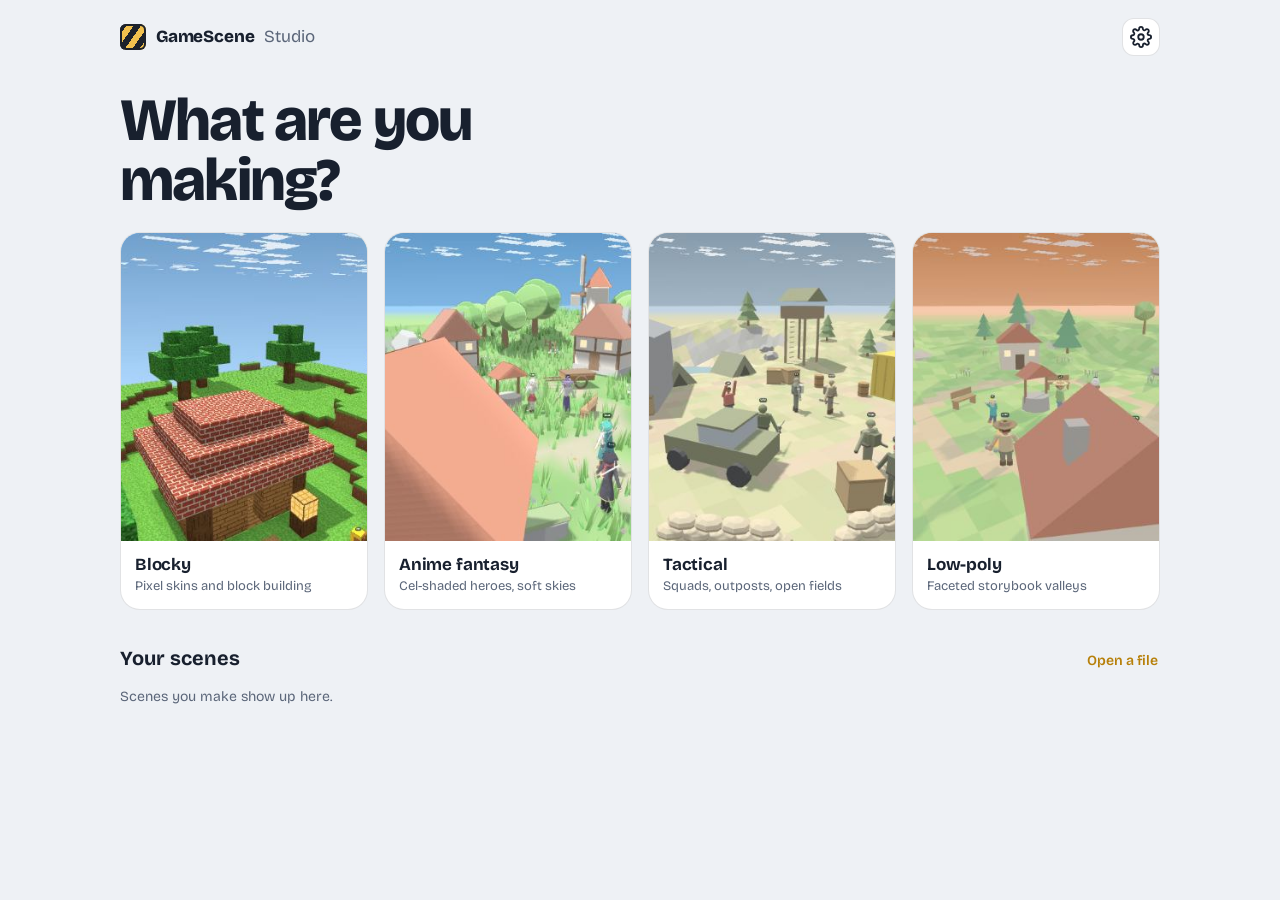
==== commit 7bc46748: "v 0.4 better anime mode" ====
--- a/gamescene-studio.html
+++ b/gamescene-studio.html
@@ -246,6 +246,4943 @@
  * SPDX-License-Identifier: MIT
  */
 !function(t,e){"object"==typeof exports&&"undefined"!=typeof module?e(exports):"function"==typeof define&&define.amd?define(["exports"],e):e((t="undefined"!=typeof globalThis?globalThis:t||self).THREE={})}(this,(function(t){"use strict";const e="149",i=100,n=300,r=301,s=302,a=303,o=304,l=306,c=1e3,h=1001,u=1002,d=1003,p=1004,m=1005,f=1006,g=1007,v=1008,x=1009,_=1012,y=1014,M=1015,b=1016,S=1020,w=1023,T=1026,A=1027,E=33776,C=33777,L=33778,R=33779,P=35840,I=35841,D=35842,N=35843,O=37492,z=37496,U=37808,B=37809,F=37810,k=37811,G=37812,V=37813,H=37814,W=37815,j=37816,q=37817,X=37818,Y=37819,Z=37820,J=37821,K=36492,$=36284,Q=36285,tt=36286,et=2300,it=2301,nt=2302,rt=2400,st=2401,at=2402,ot=2500,lt=2501,ct=3e3,ht=3001,ut="srgb",dt="srgb-linear",pt=7680,mt=35044,ft="300 es",gt=1035;class vt{addEventListener(t,e){void 0===this._listeners&&(this._listeners={});const i=this._listeners;void 0===i[t]&&(i[t]=[]),-1===i[t].indexOf(e)&&i[t].push(e)}hasEventListener(t,e){if(void 0===this._listeners)return!1;const i=this._listeners;return void 0!==i[t]&&-1!==i[t].indexOf(e)}removeEventListener(t,e){if(void 0===this._listeners)return;const i=this._listeners[t];if(void 0!==i){const t=i.indexOf(e);-1!==t&&i.splice(t,1)}}dispatchEvent(t){if(void 0===this._listeners)return;const e=this._listeners[t.type];if(void 0!==e){t.target=this;const i=e.slice(0);for(let e=0,n=i.length;e<n;e++)i[e].call(this,t);t.target=null}}}const xt=["00","01","02","03","04","05","06","07","08","09","0a","0b","0c","0d","0e","0f","10","11","12","13","14","15","16","17","18","19","1a","1b","1c","1d","1e","1f","20","21","22","23","24","25","26","27","28","29","2a","2b","2c","2d","2e","2f","30","31","32","33","34","35","36","37","38","39","3a","3b","3c","3d","3e","3f","40","41","42","43","44","45","46","47","48","49","4a","4b","4c","4d","4e","4f","50","51","52","53","54","55","56","57","58","59","5a","5b","5c","5d","5e","5f","60","61","62","63","64","65","66","67","68","69","6a","6b","6c","6d","6e","6f","70","71","72","73","74","75","76","77","78","79","7a","7b","7c","7d","7e","7f","80","81","82","83","84","85","86","87","88","89","8a","8b","8c","8d","8e","8f","90","91","92","93","94","95","96","97","98","99","9a","9b","9c","9d","9e","9f","a0","a1","a2","a3","a4","a5","a6","a7","a8","a9","aa","ab","ac","ad","ae","af","b0","b1","b2","b3","b4","b5","b6","b7","b8","b9","ba","bb","bc","bd","be","bf","c0","c1","c2","c3","c4","c5","c6","c7","c8","c9","ca","cb","cc","cd","ce","cf","d0","d1","d2","d3","d4","d5","d6","d7","d8","d9","da","db","dc","dd","de","df","e0","e1","e2","e3","e4","e5","e6","e7","e8","e9","ea","eb","ec","ed","ee","ef","f0","f1","f2","f3","f4","f5","f6","f7","f8","f9","fa","fb","fc","fd","fe","ff"];let _t=1234567;const yt=Math.PI/180,Mt=180/Math.PI;function bt(){const t=4294967295*Math.random()|0,e=4294967295*Math.random()|0,i=4294967295*Math.random()|0,n=4294967295*Math.random()|0;return(xt[255&t]+xt[t>>8&255]+xt[t>>16&255]+xt[t>>24&255]+"-"+xt[255&e]+xt[e>>8&255]+"-"+xt[e>>16&15|64]+xt[e>>24&255]+"-"+xt[63&i|128]+xt[i>>8&255]+"-"+xt[i>>16&255]+xt[i>>24&255]+xt[255&n]+xt[n>>8&255]+xt[n>>16&255]+xt[n>>24&255]).toLowerCase()}function St(t,e,i){return Math.max(e,Math.min(i,t))}function wt(t,e){return(t%e+e)%e}function Tt(t,e,i){return(1-i)*t+i*e}function At(t){return 0==(t&t-1)&&0!==t}function Et(t){return Math.pow(2,Math.ceil(Math.log(t)/Math.LN2))}function Ct(t){return Math.pow(2,Math.floor(Math.log(t)/Math.LN2))}function Lt(t,e){switch(e.constructor){case Float32Array:return t;case Uint16Array:return t/65535;case Uint8Array:return t/255;case Int16Array:return Math.max(t/32767,-1);case Int8Array:return Math.max(t/127,-1);default:throw new Error("Invalid component type.")}}function Rt(t,e){switch(e.constructor){case Float32Array:return t;case Uint16Array:return Math.round(65535*t);case Uint8Array:return Math.round(255*t);case Int16Array:return Math.round(32767*t);case Int8Array:return Math.round(127*t);default:throw new Error("Invalid component type.")}}var Pt=Object.freeze({__proto__:null,DEG2RAD:yt,RAD2DEG:Mt,ceilPowerOfTwo:Et,clamp:St,damp:function(t,e,i,n){return Tt(t,e,1-Math.exp(-i*n))},degToRad:function(t){return t*yt},denormalize:Lt,euclideanModulo:wt,floorPowerOfTwo:Ct,generateUUID:bt,inverseLerp:function(t,e,i){return t!==e?(i-t)/(e-t):0},isPowerOfTwo:At,lerp:Tt,mapLinear:function(t,e,i,n,r){return n+(t-e)*(r-n)/(i-e)},normalize:Rt,pingpong:function(t,e=1){return e-Math.abs(wt(t,2*e)-e)},radToDeg:function(t){return t*Mt},randFloat:function(t,e){return t+Math.random()*(e-t)},randFloatSpread:function(t){return t*(.5-Math.random())},randInt:function(t,e){return t+Math.floor(Math.random()*(e-t+1))},seededRandom:function(t){void 0!==t&&(_t=t);let e=_t+=1831565813;return e=Math.imul(e^e>>>15,1|e),e^=e+Math.imul(e^e>>>7,61|e),((e^e>>>14)>>>0)/4294967296},setQuaternionFromProperEuler:function(t,e,i,n,r){const s=Math.cos,a=Math.sin,o=s(i/2),l=a(i/2),c=s((e+n)/2),h=a((e+n)/2),u=s((e-n)/2),d=a((e-n)/2),p=s((n-e)/2),m=a((n-e)/2);switch(r){case"XYX":t.set(o*h,l*u,l*d,o*c);break;case"YZY":t.set(l*d,o*h,l*u,o*c);break;case"ZXZ":t.set(l*u,l*d,o*h,o*c);break;case"XZX":t.set(o*h,l*m,l*p,o*c);break;case"YXY":t.set(l*p,o*h,l*m,o*c);break;case"ZYZ":t.set(l*m,l*p,o*h,o*c);break;default:console.warn("THREE.MathUtils: .setQuaternionFromProperEuler() encountered an unknown order: "+r)}},smootherstep:function(t,e,i){return t<=e?0:t>=i?1:(t=(t-e)/(i-e))*t*t*(t*(6*t-15)+10)},smoothstep:function(t,e,i){return t<=e?0:t>=i?1:(t=(t-e)/(i-e))*t*(3-2*t)}});class It{constructor(t=0,e=0){It.prototype.isVector2=!0,this.x=t,this.y=e}get width(){return this.x}set width(t){this.x=t}get height(){return this.y}set height(t){this.y=t}set(t,e){return this.x=t,this.y=e,this}setScalar(t){return this.x=t,this.y=t,this}setX(t){return this.x=t,this}setY(t){return this.y=t,this}setComponent(t,e){switch(t){case 0:this.x=e;break;case 1:this.y=e;break;default:throw new Error("index is out of range: "+t)}return this}getComponent(t){switch(t){case 0:return this.x;case 1:return this.y;default:throw new Error("index is out of range: "+t)}}clone(){return new this.constructor(this.x,this.y)}copy(t){return this.x=t.x,this.y=t.y,this}add(t){return this.x+=t.x,this.y+=t.y,this}addScalar(t){return this.x+=t,this.y+=t,this}addVectors(t,e){return this.x=t.x+e.x,this.y=t.y+e.y,this}addScaledVector(t,e){return this.x+=t.x*e,this.y+=t.y*e,this}sub(t){return this.x-=t.x,this.y-=t.y,this}subScalar(t){return this.x-=t,this.y-=t,this}subVectors(t,e){return this.x=t.x-e.x,this.y=t.y-e.y,this}multiply(t){return this.x*=t.x,this.y*=t.y,this}multiplyScalar(t){return this.x*=t,this.y*=t,this}divide(t){return this.x/=t.x,this.y/=t.y,this}divideScalar(t){return this.multiplyScalar(1/t)}applyMatrix3(t){const e=this.x,i=this.y,n=t.elements;return this.x=n[0]*e+n[3]*i+n[6],this.y=n[1]*e+n[4]*i+n[7],this}min(t){return this.x=Math.min(this.x,t.x),this.y=Math.min(this.y,t.y),this}max(t){return this.x=Math.max(this.x,t.x),this.y=Math.max(this.y,t.y),this}clamp(t,e){return this.x=Math.max(t.x,Math.min(e.x,this.x)),this.y=Math.max(t.y,Math.min(e.y,this.y)),this}clampScalar(t,e){return this.x=Math.max(t,Math.min(e,this.x)),this.y=Math.max(t,Math.min(e,this.y)),this}clampLength(t,e){const i=this.length();return this.divideScalar(i||1).multiplyScalar(Math.max(t,Math.min(e,i)))}floor(){return this.x=Math.floor(this.x),this.y=Math.floor(this.y),this}ceil(){return this.x=Math.ceil(this.x),this.y=Math.ceil(this.y),this}round(){return this.x=Math.round(this.x),this.y=Math.round(this.y),this}roundToZero(){return this.x=this.x<0?Math.ceil(this.x):Math.floor(this.x),this.y=this.y<0?Math.ceil(this.y):Math.floor(this.y),this}negate(){return this.x=-this.x,this.y=-this.y,this}dot(t){return this.x*t.x+this.y*t.y}cross(t){return this.x*t.y-this.y*t.x}lengthSq(){return this.x*this.x+this.y*this.y}length(){return Math.sqrt(this.x*this.x+this.y*this.y)}manhattanLength(){return Math.abs(this.x)+Math.abs(this.y)}normalize(){return this.divideScalar(this.length()||1)}angle(){return Math.atan2(-this.y,-this.x)+Math.PI}distanceTo(t){return Math.sqrt(this.distanceToSquared(t))}distanceToSquared(t){const e=this.x-t.x,i=this.y-t.y;return e*e+i*i}manhattanDistanceTo(t){return Math.abs(this.x-t.x)+Math.abs(this.y-t.y)}setLength(t){return this.normalize().multiplyScalar(t)}lerp(t,e){return this.x+=(t.x-this.x)*e,this.y+=(t.y-this.y)*e,this}lerpVectors(t,e,i){return this.x=t.x+(e.x-t.x)*i,this.y=t.y+(e.y-t.y)*i,this}equals(t){return t.x===this.x&&t.y===this.y}fromArray(t,e=0){return this.x=t[e],this.y=t[e+1],this}toArray(t=[],e=0){return t[e]=this.x,t[e+1]=this.y,t}fromBufferAttribute(t,e){return this.x=t.getX(e),this.y=t.getY(e),this}rotateAround(t,e){const i=Math.cos(e),n=Math.sin(e),r=this.x-t.x,s=this.y-t.y;return this.x=r*i-s*n+t.x,this.y=r*n+s*i+t.y,this}random(){return this.x=Math.random(),this.y=Math.random(),this}*[Symbol.iterator](){yield this.x,yield this.y}}class Dt{constructor(){Dt.prototype.isMatrix3=!0,this.elements=[1,0,0,0,1,0,0,0,1]}set(t,e,i,n,r,s,a,o,l){const c=this.elements;return c[0]=t,c[1]=n,c[2]=a,c[3]=e,c[4]=r,c[5]=o,c[6]=i,c[7]=s,c[8]=l,this}identity(){return this.set(1,0,0,0,1,0,0,0,1),this}copy(t){const e=this.elements,i=t.elements;return e[0]=i[0],e[1]=i[1],e[2]=i[2],e[3]=i[3],e[4]=i[4],e[5]=i[5],e[6]=i[6],e[7]=i[7],e[8]=i[8],this}extractBasis(t,e,i){return t.setFromMatrix3Column(this,0),e.setFromMatrix3Column(this,1),i.setFromMatrix3Column(this,2),this}setFromMatrix4(t){const e=t.elements;return this.set(e[0],e[4],e[8],e[1],e[5],e[9],e[2],e[6],e[10]),this}multiply(t){return this.multiplyMatrices(this,t)}premultiply(t){return this.multiplyMatrices(t,this)}multiplyMatrices(t,e){const i=t.elements,n=e.elements,r=this.elements,s=i[0],a=i[3],o=i[6],l=i[1],c=i[4],h=i[7],u=i[2],d=i[5],p=i[8],m=n[0],f=n[3],g=n[6],v=n[1],x=n[4],_=n[7],y=n[2],M=n[5],b=n[8];return r[0]=s*m+a*v+o*y,r[3]=s*f+a*x+o*M,r[6]=s*g+a*_+o*b,r[1]=l*m+c*v+h*y,r[4]=l*f+c*x+h*M,r[7]=l*g+c*_+h*b,r[2]=u*m+d*v+p*y,r[5]=u*f+d*x+p*M,r[8]=u*g+d*_+p*b,this}multiplyScalar(t){const e=this.elements;return e[0]*=t,e[3]*=t,e[6]*=t,e[1]*=t,e[4]*=t,e[7]*=t,e[2]*=t,e[5]*=t,e[8]*=t,this}determinant(){const t=this.elements,e=t[0],i=t[1],n=t[2],r=t[3],s=t[4],a=t[5],o=t[6],l=t[7],c=t[8];return e*s*c-e*a*l-i*r*c+i*a*o+n*r*l-n*s*o}invert(){const t=this.elements,e=t[0],i=t[1],n=t[2],r=t[3],s=t[4],a=t[5],o=t[6],l=t[7],c=t[8],h=c*s-a*l,u=a*o-c*r,d=l*r-s*o,p=e*h+i*u+n*d;if(0===p)return this.set(0,0,0,0,0,0,0,0,0);const m=1/p;return t[0]=h*m,t[1]=(n*l-c*i)*m,t[2]=(a*i-n*s)*m,t[3]=u*m,t[4]=(c*e-n*o)*m,t[5]=(n*r-a*e)*m,t[6]=d*m,t[7]=(i*o-l*e)*m,t[8]=(s*e-i*r)*m,this}transpose(){let t;const e=this.elements;return t=e[1],e[1]=e[3],e[3]=t,t=e[2],e[2]=e[6],e[6]=t,t=e[5],e[5]=e[7],e[7]=t,this}getNormalMatrix(t){return this.setFromMatrix4(t).invert().transpose()}transposeIntoArray(t){const e=this.elements;return t[0]=e[0],t[1]=e[3],t[2]=e[6],t[3]=e[1],t[4]=e[4],t[5]=e[7],t[6]=e[2],t[7]=e[5],t[8]=e[8],this}setUvTransform(t,e,i,n,r,s,a){const o=Math.cos(r),l=Math.sin(r);return this.set(i*o,i*l,-i*(o*s+l*a)+s+t,-n*l,n*o,-n*(-l*s+o*a)+a+e,0,0,1),this}scale(t,e){return this.premultiply(Nt.makeScale(t,e)),this}rotate(t){return this.premultiply(Nt.makeRotation(-t)),this}translate(t,e){return this.premultiply(Nt.makeTranslation(t,e)),this}makeTranslation(t,e){return this.set(1,0,t,0,1,e,0,0,1),this}makeRotation(t){const e=Math.cos(t),i=Math.sin(t);return this.set(e,-i,0,i,e,0,0,0,1),this}makeScale(t,e){return this.set(t,0,0,0,e,0,0,0,1),this}equals(t){const e=this.elements,i=t.elements;for(let t=0;t<9;t++)if(e[t]!==i[t])return!1;return!0}fromArray(t,e=0){for(let i=0;i<9;i++)this.elements[i]=t[i+e];return this}toArray(t=[],e=0){const i=this.elements;return t[e]=i[0],t[e+1]=i[1],t[e+2]=i[2],t[e+3]=i[3],t[e+4]=i[4],t[e+5]=i[5],t[e+6]=i[6],t[e+7]=i[7],t[e+8]=i[8],t}clone(){return(new this.constructor).fromArray(this.elements)}}const Nt=new Dt;function Ot(t){for(let e=t.length-1;e>=0;--e)if(t[e]>=65535)return!0;return!1}const zt={Int8Array:Int8Array,Uint8Array:Uint8Array,Uint8ClampedArray:Uint8ClampedArray,Int16Array:Int16Array,Uint16Array:Uint16Array,Int32Array:Int32Array,Uint32Array:Uint32Array,Float32Array:Float32Array,Float64Array:Float64Array};function Ut(t,e){return new zt[t](e)}function Bt(t){return document.createElementNS("http://www.w3.org/1999/xhtml",t)}function Ft(t){return t<.04045?.0773993808*t:Math.pow(.9478672986*t+.0521327014,2.4)}function kt(t){return t<.0031308?12.92*t:1.055*Math.pow(t,.41666)-.055}const Gt={[ut]:{[dt]:Ft},[dt]:{[ut]:kt}},Vt={legacyMode:!0,get workingColorSpace(){return dt},set workingColorSpace(t){console.warn("THREE.ColorManagement: .workingColorSpace is readonly.")},convert:function(t,e,i){if(this.legacyMode||e===i||!e||!i)return t;if(Gt[e]&&void 0!==Gt[e][i]){const n=Gt[e][i];return t.r=n(t.r),t.g=n(t.g),t.b=n(t.b),t}throw new Error("Unsupported color space conversion.")},fromWorkingColorSpace:function(t,e){return this.convert(t,this.workingColorSpace,e)},toWorkingColorSpace:function(t,e){return this.convert(t,e,this.workingColorSpace)}},Ht={aliceblue:15792383,antiquewhite:16444375,aqua:65535,aquamarine:8388564,azure:15794175,beige:16119260,bisque:16770244,black:0,blanchedalmond:16772045,blue:255,blueviolet:9055202,brown:10824234,burlywood:14596231,cadetblue:6266528,chartreuse:8388352,chocolate:13789470,coral:16744272,cornflowerblue:6591981,cornsilk:16775388,crimson:14423100,cyan:65535,darkblue:139,darkcyan:35723,darkgoldenrod:12092939,darkgray:11119017,darkgreen:25600,darkgrey:11119017,darkkhaki:12433259,darkmagenta:9109643,darkolivegreen:5597999,darkorange:16747520,darkorchid:10040012,darkred:9109504,darksalmon:15308410,darkseagreen:9419919,darkslateblue:4734347,darkslategray:3100495,darkslategrey:3100495,darkturquoise:52945,darkviolet:9699539,deeppink:16716947,deepskyblue:49151,dimgray:6908265,dimgrey:6908265,dodgerblue:2003199,firebrick:11674146,floralwhite:16775920,forestgreen:2263842,fuchsia:16711935,gainsboro:14474460,ghostwhite:16316671,gold:16766720,goldenrod:14329120,gray:8421504,green:32768,greenyellow:11403055,grey:8421504,honeydew:15794160,hotpink:16738740,indianred:13458524,indigo:4915330,ivory:16777200,khaki:15787660,lavender:15132410,lavenderblush:16773365,lawngreen:8190976,lemonchiffon:16775885,lightblue:11393254,lightcoral:15761536,lightcyan:14745599,lightgoldenrodyellow:16448210,lightgray:13882323,lightgreen:9498256,lightgrey:13882323,lightpink:16758465,lightsalmon:16752762,lightseagreen:2142890,lightskyblue:8900346,lightslategray:7833753,lightslategrey:7833753,lightsteelblue:11584734,lightyellow:16777184,lime:65280,limegreen:3329330,linen:16445670,magenta:16711935,maroon:8388608,mediumaquamarine:6737322,mediumblue:205,mediumorchid:12211667,mediumpurple:9662683,mediumseagreen:3978097,mediumslateblue:8087790,mediumspringgreen:64154,mediumturquoise:4772300,mediumvioletred:13047173,midnightblue:1644912,mintcream:16121850,mistyrose:16770273,moccasin:16770229,navajowhite:16768685,navy:128,oldlace:16643558,olive:8421376,olivedrab:7048739,orange:16753920,orangered:16729344,orchid:14315734,palegoldenrod:15657130,palegreen:10025880,paleturquoise:11529966,palevioletred:14381203,papayawhip:16773077,peachpuff:16767673,peru:13468991,pink:16761035,plum:14524637,powderblue:11591910,purple:8388736,rebeccapurple:6697881,red:16711680,rosybrown:12357519,royalblue:4286945,saddlebrown:9127187,salmon:16416882,sandybrown:16032864,seagreen:3050327,seashell:16774638,sienna:10506797,silver:12632256,skyblue:8900331,slateblue:6970061,slategray:7372944,slategrey:7372944,snow:16775930,springgreen:65407,steelblue:4620980,tan:13808780,teal:32896,thistle:14204888,tomato:16737095,turquoise:4251856,violet:15631086,wheat:16113331,white:16777215,whitesmoke:16119285,yellow:16776960,yellowgreen:10145074},Wt={r:0,g:0,b:0},jt={h:0,s:0,l:0},qt={h:0,s:0,l:0};function Xt(t,e,i){return i<0&&(i+=1),i>1&&(i-=1),i<1/6?t+6*(e-t)*i:i<.5?e:i<2/3?t+6*(e-t)*(2/3-i):t}function Yt(t,e){return e.r=t.r,e.g=t.g,e.b=t.b,e}class Zt{constructor(t,e,i){return this.isColor=!0,this.r=1,this.g=1,this.b=1,void 0===e&&void 0===i?this.set(t):this.setRGB(t,e,i)}set(t){return t&&t.isColor?this.copy(t):"number"==typeof t?this.setHex(t):"string"==typeof t&&this.setStyle(t),this}setScalar(t){return this.r=t,this.g=t,this.b=t,this}setHex(t,e=ut){return t=Math.floor(t),this.r=(t>>16&255)/255,this.g=(t>>8&255)/255,this.b=(255&t)/255,Vt.toWorkingColorSpace(this,e),this}setRGB(t,e,i,n=Vt.workingColorSpace){return this.r=t,this.g=e,this.b=i,Vt.toWorkingColorSpace(this,n),this}setHSL(t,e,i,n=Vt.workingColorSpace){if(t=wt(t,1),e=St(e,0,1),i=St(i,0,1),0===e)this.r=this.g=this.b=i;else{const n=i<=.5?i*(1+e):i+e-i*e,r=2*i-n;this.r=Xt(r,n,t+1/3),this.g=Xt(r,n,t),this.b=Xt(r,n,t-1/3)}return Vt.toWorkingColorSpace(this,n),this}setStyle(t,e=ut){function i(e){void 0!==e&&parseFloat(e)<1&&console.warn("THREE.Color: Alpha component of "+t+" will be ignored.")}let n;if(n=/^((?:rgb|hsl)a?)\(([^\)]*)\)/.exec(t)){let t;const r=n[1],s=n[2];switch(r){case"rgb":case"rgba":if(t=/^\s*(\d+)\s*,\s*(\d+)\s*,\s*(\d+)\s*(?:,\s*(\d*\.?\d+)\s*)?$/.exec(s))return this.r=Math.min(255,parseInt(t[1],10))/255,this.g=Math.min(255,parseInt(t[2],10))/255,this.b=Math.min(255,parseInt(t[3],10))/255,Vt.toWorkingColorSpace(this,e),i(t[4]),this;if(t=/^\s*(\d+)\%\s*,\s*(\d+)\%\s*,\s*(\d+)\%\s*(?:,\s*(\d*\.?\d+)\s*)?$/.exec(s))return this.r=Math.min(100,parseInt(t[1],10))/100,this.g=Math.min(100,parseInt(t[2],10))/100,this.b=Math.min(100,parseInt(t[3],10))/100,Vt.toWorkingColorSpace(this,e),i(t[4]),this;break;case"hsl":case"hsla":if(t=/^\s*(\d*\.?\d+)\s*,\s*(\d*\.?\d+)\%\s*,\s*(\d*\.?\d+)\%\s*(?:,\s*(\d*\.?\d+)\s*)?$/.exec(s)){const n=parseFloat(t[1])/360,r=parseFloat(t[2])/100,s=parseFloat(t[3])/100;return i(t[4]),this.setHSL(n,r,s,e)}}}else if(n=/^\#([A-Fa-f\d]+)$/.exec(t)){const t=n[1],i=t.length;if(3===i)return this.r=parseInt(t.charAt(0)+t.charAt(0),16)/255,this.g=parseInt(t.charAt(1)+t.charAt(1),16)/255,this.b=parseInt(t.charAt(2)+t.charAt(2),16)/255,Vt.toWorkingColorSpace(this,e),this;if(6===i)return this.r=parseInt(t.charAt(0)+t.charAt(1),16)/255,this.g=parseInt(t.charAt(2)+t.charAt(3),16)/255,this.b=parseInt(t.charAt(4)+t.charAt(5),16)/255,Vt.toWorkingColorSpace(this,e),this}return t&&t.length>0?this.setColorName(t,e):this}setColorName(t,e=ut){const i=Ht[t.toLowerCase()];return void 0!==i?this.setHex(i,e):console.warn("THREE.Color: Unknown color "+t),this}clone(){return new this.constructor(this.r,this.g,this.b)}copy(t){return this.r=t.r,this.g=t.g,this.b=t.b,this}copySRGBToLinear(t){return this.r=Ft(t.r),this.g=Ft(t.g),this.b=Ft(t.b),this}copyLinearToSRGB(t){return this.r=kt(t.r),this.g=kt(t.g),this.b=kt(t.b),this}convertSRGBToLinear(){return this.copySRGBToLinear(this),this}convertLinearToSRGB(){return this.copyLinearToSRGB(this),this}getHex(t=ut){return Vt.fromWorkingColorSpace(Yt(this,Wt),t),St(255*Wt.r,0,255)<<16^St(255*Wt.g,0,255)<<8^St(255*Wt.b,0,255)<<0}getHexString(t=ut){return("000000"+this.getHex(t).toString(16)).slice(-6)}getHSL(t,e=Vt.workingColorSpace){Vt.fromWorkingColorSpace(Yt(this,Wt),e);const i=Wt.r,n=Wt.g,r=Wt.b,s=Math.max(i,n,r),a=Math.min(i,n,r);let o,l;const c=(a+s)/2;if(a===s)o=0,l=0;else{const t=s-a;switch(l=c<=.5?t/(s+a):t/(2-s-a),s){case i:o=(n-r)/t+(n<r?6:0);break;case n:o=(r-i)/t+2;break;case r:o=(i-n)/t+4}o/=6}return t.h=o,t.s=l,t.l=c,t}getRGB(t,e=Vt.workingColorSpace){return Vt.fromWorkingColorSpace(Yt(this,Wt),e),t.r=Wt.r,t.g=Wt.g,t.b=Wt.b,t}getStyle(t=ut){return Vt.fromWorkingColorSpace(Yt(this,Wt),t),t!==ut?`color(${t} ${Wt.r} ${Wt.g} ${Wt.b})`:`rgb(${255*Wt.r|0},${255*Wt.g|0},${255*Wt.b|0})`}offsetHSL(t,e,i){return this.getHSL(jt),jt.h+=t,jt.s+=e,jt.l+=i,this.setHSL(jt.h,jt.s,jt.l),this}add(t){return this.r+=t.r,this.g+=t.g,this.b+=t.b,this}addColors(t,e){return this.r=t.r+e.r,this.g=t.g+e.g,this.b=t.b+e.b,this}addScalar(t){return this.r+=t,this.g+=t,this.b+=t,this}sub(t){return this.r=Math.max(0,this.r-t.r),this.g=Math.max(0,this.g-t.g),this.b=Math.max(0,this.b-t.b),this}multiply(t){return this.r*=t.r,this.g*=t.g,this.b*=t.b,this}multiplyScalar(t){return this.r*=t,this.g*=t,this.b*=t,this}lerp(t,e){return this.r+=(t.r-this.r)*e,this.g+=(t.g-this.g)*e,this.b+=(t.b-this.b)*e,this}lerpColors(t,e,i){return this.r=t.r+(e.r-t.r)*i,this.g=t.g+(e.g-t.g)*i,this.b=t.b+(e.b-t.b)*i,this}lerpHSL(t,e){this.getHSL(jt),t.getHSL(qt);const i=Tt(jt.h,qt.h,e),n=Tt(jt.s,qt.s,e),r=Tt(jt.l,qt.l,e);return this.setHSL(i,n,r),this}equals(t){return t.r===this.r&&t.g===this.g&&t.b===this.b}fromArray(t,e=0){return this.r=t[e],this.g=t[e+1],this.b=t[e+2],this}toArray(t=[],e=0){return t[e]=this.r,t[e+1]=this.g,t[e+2]=this.b,t}fromBufferAttribute(t,e){return this.r=t.getX(e),this.g=t.getY(e),this.b=t.getZ(e),this}toJSON(){return this.getHex()}*[Symbol.iterator](){yield this.r,yield this.g,yield this.b}}let Jt;Zt.NAMES=Ht;class Kt{static getDataURL(t){if(/^data:/i.test(t.src))return t.src;if("undefined"==typeof HTMLCanvasElement)return t.src;let e;if(t instanceof HTMLCanvasElement)e=t;else{void 0===Jt&&(Jt=Bt("canvas")),Jt.width=t.width,Jt.height=t.height;const i=Jt.getContext("2d");t instanceof ImageData?i.putImageData(t,0,0):i.drawImage(t,0,0,t.width,t.height),e=Jt}return e.width>2048||e.height>2048?(console.warn("THREE.ImageUtils.getDataURL: Image converted to jpg for performance reasons",t),e.toDataURL("image/jpeg",.6)):e.toDataURL("image/png")}static sRGBToLinear(t){if("undefined"!=typeof HTMLImageElement&&t instanceof HTMLImageElement||"undefined"!=typeof HTMLCanvasElement&&t instanceof HTMLCanvasElement||"undefined"!=typeof ImageBitmap&&t instanceof ImageBitmap){const e=Bt("canvas");e.width=t.width,e.height=t.height;const i=e.getContext("2d");i.drawImage(t,0,0,t.width,t.height);const n=i.getImageData(0,0,t.width,t.height),r=n.data;for(let t=0;t<r.length;t++)r[t]=255*Ft(r[t]/255);return i.putImageData(n,0,0),e}if(t.data){const e=t.data.slice(0);for(let t=0;t<e.length;t++)e instanceof Uint8Array||e instanceof Uint8ClampedArray?e[t]=Math.floor(255*Ft(e[t]/255)):e[t]=Ft(e[t]);return{data:e,width:t.width,height:t.height}}return console.warn("THREE.ImageUtils.sRGBToLinear(): Unsupported image type. No color space conversion applied."),t}}class $t{constructor(t=null){this.isSource=!0,this.uuid=bt(),this.data=t,this.version=0}set needsUpdate(t){!0===t&&this.version++}toJSON(t){const e=void 0===t||"string"==typeof t;if(!e&&void 0!==t.images[this.uuid])return t.images[this.uuid];const i={uuid:this.uuid,url:""},n=this.data;if(null!==n){let t;if(Array.isArray(n)){t=[];for(let e=0,i=n.length;e<i;e++)n[e].isDataTexture?t.push(Qt(n[e].image)):t.push(Qt(n[e]))}else t=Qt(n);i.url=t}return e||(t.images[this.uuid]=i),i}}function Qt(t){return"undefined"!=typeof HTMLImageElement&&t instanceof HTMLImageElement||"undefined"!=typeof HTMLCanvasElement&&t instanceof HTMLCanvasElement||"undefined"!=typeof ImageBitmap&&t instanceof ImageBitmap?Kt.getDataURL(t):t.data?{data:Array.from(t.data),width:t.width,height:t.height,type:t.data.constructor.name}:(console.warn("THREE.Texture: Unable to serialize Texture."),{})}let te=0;class ee extends vt{constructor(t=ee.DEFAULT_IMAGE,e=ee.DEFAULT_MAPPING,i=1001,n=1001,r=1006,s=1008,a=1023,o=1009,l=ee.DEFAULT_ANISOTROPY,c=3e3){super(),this.isTexture=!0,Object.defineProperty(this,"id",{value:te++}),this.uuid=bt(),this.name="",this.source=new $t(t),this.mipmaps=[],this.mapping=e,this.wrapS=i,this.wrapT=n,this.magFilter=r,this.minFilter=s,this.anisotropy=l,this.format=a,this.internalFormat=null,this.type=o,this.offset=new It(0,0),this.repeat=new It(1,1),this.center=new It(0,0),this.rotation=0,this.matrixAutoUpdate=!0,this.matrix=new Dt,this.generateMipmaps=!0,this.premultiplyAlpha=!1,this.flipY=!0,this.unpackAlignment=4,this.encoding=c,this.userData={},this.version=0,this.onUpdate=null,this.isRenderTargetTexture=!1,this.needsPMREMUpdate=!1}get image(){return this.source.data}set image(t){this.source.data=t}updateMatrix(){this.matrix.setUvTransform(this.offset.x,this.offset.y,this.repeat.x,this.repeat.y,this.rotation,this.center.x,this.center.y)}clone(){return(new this.constructor).copy(this)}copy(t){return this.name=t.name,this.source=t.source,this.mipmaps=t.mipmaps.slice(0),this.mapping=t.mapping,this.wrapS=t.wrapS,this.wrapT=t.wrapT,this.magFilter=t.magFilter,this.minFilter=t.minFilter,this.anisotropy=t.anisotropy,this.format=t.format,this.internalFormat=t.internalFormat,this.type=t.type,this.offset.copy(t.offset),this.repeat.copy(t.repeat),this.center.copy(t.center),this.rotation=t.rotation,this.matrixAutoUpdate=t.matrixAutoUpdate,this.matrix.copy(t.matrix),this.generateMipmaps=t.generateMipmaps,this.premultiplyAlpha=t.premultiplyAlpha,this.flipY=t.flipY,this.unpackAlignment=t.unpackAlignment,this.encoding=t.encoding,this.userData=JSON.parse(JSON.stringify(t.userData)),this.needsUpdate=!0,this}toJSON(t){const e=void 0===t||"string"==typeof t;if(!e&&void 0!==t.textures[this.uuid])return t.textures[this.uuid];const i={metadata:{version:4.5,type:"Texture",generator:"Texture.toJSON"},uuid:this.uuid,name:this.name,image:this.source.toJSON(t).uuid,mapping:this.mapping,repeat:[this.repeat.x,this.repeat.y],offset:[this.offset.x,this.offset.y],center:[this.center.x,this.center.y],rotation:this.rotation,wrap:[this.wrapS,this.wrapT],format:this.format,type:this.type,encoding:this.encoding,minFilter:this.minFilter,magFilter:this.magFilter,anisotropy:this.anisotropy,flipY:this.flipY,generateMipmaps:this.generateMipmaps,premultiplyAlpha:this.premultiplyAlpha,unpackAlignment:this.unpackAlignment};return Object.keys(this.userData).length>0&&(i.userData=this.userData),e||(t.textures[this.uuid]=i),i}dispose(){this.dispatchEvent({type:"dispose"})}transformUv(t){if(this.mapping!==n)return t;if(t.applyMatrix3(this.matrix),t.x<0||t.x>1)switch(this.wrapS){case c:t.x=t.x-Math.floor(t.x);break;case h:t.x=t.x<0?0:1;break;case u:1===Math.abs(Math.floor(t.x)%2)?t.x=Math.ceil(t.x)-t.x:t.x=t.x-Math.floor(t.x)}if(t.y<0||t.y>1)switch(this.wrapT){case c:t.y=t.y-Math.floor(t.y);break;case h:t.y=t.y<0?0:1;break;case u:1===Math.abs(Math.floor(t.y)%2)?t.y=Math.ceil(t.y)-t.y:t.y=t.y-Math.floor(t.y)}return this.flipY&&(t.y=1-t.y),t}set needsUpdate(t){!0===t&&(this.version++,this.source.needsUpdate=!0)}}ee.DEFAULT_IMAGE=null,ee.DEFAULT_MAPPING=n,ee.DEFAULT_ANISOTROPY=1;class ie{constructor(t=0,e=0,i=0,n=1){ie.prototype.isVector4=!0,this.x=t,this.y=e,this.z=i,this.w=n}get width(){return this.z}set width(t){this.z=t}get height(){return this.w}set height(t){this.w=t}set(t,e,i,n){return this.x=t,this.y=e,this.z=i,this.w=n,this}setScalar(t){return this.x=t,this.y=t,this.z=t,this.w=t,this}setX(t){return this.x=t,this}setY(t){return this.y=t,this}setZ(t){return this.z=t,this}setW(t){return this.w=t,this}setComponent(t,e){switch(t){case 0:this.x=e;break;case 1:this.y=e;break;case 2:this.z=e;break;case 3:this.w=e;break;default:throw new Error("index is out of range: "+t)}return this}getComponent(t){switch(t){case 0:return this.x;case 1:return this.y;case 2:return this.z;case 3:return this.w;default:throw new Error("index is out of range: "+t)}}clone(){return new this.constructor(this.x,this.y,this.z,this.w)}copy(t){return this.x=t.x,this.y=t.y,this.z=t.z,this.w=void 0!==t.w?t.w:1,this}add(t){return this.x+=t.x,this.y+=t.y,this.z+=t.z,this.w+=t.w,this}addScalar(t){return this.x+=t,this.y+=t,this.z+=t,this.w+=t,this}addVectors(t,e){return this.x=t.x+e.x,this.y=t.y+e.y,this.z=t.z+e.z,this.w=t.w+e.w,this}addScaledVector(t,e){return this.x+=t.x*e,this.y+=t.y*e,this.z+=t.z*e,this.w+=t.w*e,this}sub(t){return this.x-=t.x,this.y-=t.y,this.z-=t.z,this.w-=t.w,this}subScalar(t){return this.x-=t,this.y-=t,this.z-=t,this.w-=t,this}subVectors(t,e){return this.x=t.x-e.x,this.y=t.y-e.y,this.z=t.z-e.z,this.w=t.w-e.w,this}multiply(t){return this.x*=t.x,this.y*=t.y,this.z*=t.z,this.w*=t.w,this}multiplyScalar(t){return this.x*=t,this.y*=t,this.z*=t,this.w*=t,this}applyMatrix4(t){const e=this.x,i=this.y,n=this.z,r=this.w,s=t.elements;return this.x=s[0]*e+s[4]*i+s[8]*n+s[12]*r,this.y=s[1]*e+s[5]*i+s[9]*n+s[13]*r,this.z=s[2]*e+s[6]*i+s[10]*n+s[14]*r,this.w=s[3]*e+s[7]*i+s[11]*n+s[15]*r,this}divideScalar(t){return this.multiplyScalar(1/t)}setAxisAngleFromQuaternion(t){this.w=2*Math.acos(t.w);const e=Math.sqrt(1-t.w*t.w);return e<1e-4?(this.x=1,this.y=0,this.z=0):(this.x=t.x/e,this.y=t.y/e,this.z=t.z/e),this}setAxisAngleFromRotationMatrix(t){let e,i,n,r;const s=.01,a=.1,o=t.elements,l=o[0],c=o[4],h=o[8],u=o[1],d=o[5],p=o[9],m=o[2],f=o[6],g=o[10];if(Math.abs(c-u)<s&&Math.abs(h-m)<s&&Math.abs(p-f)<s){if(Math.abs(c+u)<a&&Math.abs(h+m)<a&&Math.abs(p+f)<a&&Math.abs(l+d+g-3)<a)return this.set(1,0,0,0),this;e=Math.PI;const t=(l+1)/2,o=(d+1)/2,v=(g+1)/2,x=(c+u)/4,_=(h+m)/4,y=(p+f)/4;return t>o&&t>v?t<s?(i=0,n=.707106781,r=.707106781):(i=Math.sqrt(t),n=x/i,r=_/i):o>v?o<s?(i=.707106781,n=0,r=.707106781):(n=Math.sqrt(o),i=x/n,r=y/n):v<s?(i=.707106781,n=.707106781,r=0):(r=Math.sqrt(v),i=_/r,n=y/r),this.set(i,n,r,e),this}let v=Math.sqrt((f-p)*(f-p)+(h-m)*(h-m)+(u-c)*(u-c));return Math.abs(v)<.001&&(v=1),this.x=(f-p)/v,this.y=(h-m)/v,this.z=(u-c)/v,this.w=Math.acos((l+d+g-1)/2),this}min(t){return this.x=Math.min(this.x,t.x),this.y=Math.min(this.y,t.y),this.z=Math.min(this.z,t.z),this.w=Math.min(this.w,t.w),this}max(t){return this.x=Math.max(this.x,t.x),this.y=Math.max(this.y,t.y),this.z=Math.max(this.z,t.z),this.w=Math.max(this.w,t.w),this}clamp(t,e){return this.x=Math.max(t.x,Math.min(e.x,this.x)),this.y=Math.max(t.y,Math.min(e.y,this.y)),this.z=Math.max(t.z,Math.min(e.z,this.z)),this.w=Math.max(t.w,Math.min(e.w,this.w)),this}clampScalar(t,e){return this.x=Math.max(t,Math.min(e,this.x)),this.y=Math.max(t,Math.min(e,this.y)),this.z=Math.max(t,Math.min(e,this.z)),this.w=Math.max(t,Math.min(e,this.w)),this}clampLength(t,e){const i=this.length();return this.divideScalar(i||1).multiplyScalar(Math.max(t,Math.min(e,i)))}floor(){return this.x=Math.floor(this.x),this.y=Math.floor(this.y),this.z=Math.floor(this.z),this.w=Math.floor(this.w),this}ceil(){return this.x=Math.ceil(this.x),this.y=Math.ceil(this.y),this.z=Math.ceil(this.z),this.w=Math.ceil(this.w),this}round(){return this.x=Math.round(this.x),this.y=Math.round(this.y),this.z=Math.round(this.z),this.w=Math.round(this.w),this}roundToZero(){return this.x=this.x<0?Math.ceil(this.x):Math.floor(this.x),this.y=this.y<0?Math.ceil(this.y):Math.floor(this.y),this.z=this.z<0?Math.ceil(this.z):Math.floor(this.z),this.w=this.w<0?Math.ceil(this.w):Math.floor(this.w),this}negate(){return this.x=-this.x,this.y=-this.y,this.z=-this.z,this.w=-this.w,this}dot(t){return this.x*t.x+this.y*t.y+this.z*t.z+this.w*t.w}lengthSq(){return this.x*this.x+this.y*this.y+this.z*this.z+this.w*this.w}length(){return Math.sqrt(this.x*this.x+this.y*this.y+this.z*this.z+this.w*this.w)}manhattanLength(){return Math.abs(this.x)+Math.abs(this.y)+Math.abs(this.z)+Math.abs(this.w)}normalize(){return this.divideScalar(this.length()||1)}setLength(t){return this.normalize().multiplyScalar(t)}lerp(t,e){return this.x+=(t.x-this.x)*e,this.y+=(t.y-this.y)*e,this.z+=(t.z-this.z)*e,this.w+=(t.w-this.w)*e,this}lerpVectors(t,e,i){return this.x=t.x+(e.x-t.x)*i,this.y=t.y+(e.y-t.y)*i,this.z=t.z+(e.z-t.z)*i,this.w=t.w+(e.w-t.w)*i,this}equals(t){return t.x===this.x&&t.y===this.y&&t.z===this.z&&t.w===this.w}fromArray(t,e=0){return this.x=t[e],this.y=t[e+1],this.z=t[e+2],this.w=t[e+3],this}toArray(t=[],e=0){return t[e]=this.x,t[e+1]=this.y,t[e+2]=this.z,t[e+3]=this.w,t}fromBufferAttribute(t,e){return this.x=t.getX(e),this.y=t.getY(e),this.z=t.getZ(e),this.w=t.getW(e),this}random(){return this.x=Math.random(),this.y=Math.random(),this.z=Math.random(),this.w=Math.random(),this}*[Symbol.iterator](){yield this.x,yield this.y,yield this.z,yield this.w}}class ne extends vt{constructor(t=1,e=1,i={}){super(),this.isWebGLRenderTarget=!0,this.width=t,this.height=e,this.depth=1,this.scissor=new ie(0,0,t,e),this.scissorTest=!1,this.viewport=new ie(0,0,t,e);const n={width:t,height:e,depth:1};this.texture=new ee(n,i.mapping,i.wrapS,i.wrapT,i.magFilter,i.minFilter,i.format,i.type,i.anisotropy,i.encoding),this.texture.isRenderTargetTexture=!0,this.texture.flipY=!1,this.texture.generateMipmaps=void 0!==i.generateMipmaps&&i.generateMipmaps,this.texture.internalFormat=void 0!==i.internalFormat?i.internalFormat:null,this.texture.minFilter=void 0!==i.minFilter?i.minFilter:f,this.depthBuffer=void 0===i.depthBuffer||i.depthBuffer,this.stencilBuffer=void 0!==i.stencilBuffer&&i.stencilBuffer,this.depthTexture=void 0!==i.depthTexture?i.depthTexture:null,this.samples=void 0!==i.samples?i.samples:0}setSize(t,e,i=1){this.width===t&&this.height===e&&this.depth===i||(this.width=t,this.height=e,this.depth=i,this.texture.image.width=t,this.texture.image.height=e,this.texture.image.depth=i,this.dispose()),this.viewport.set(0,0,t,e),this.scissor.set(0,0,t,e)}clone(){return(new this.constructor).copy(this)}copy(t){this.width=t.width,this.height=t.height,this.depth=t.depth,this.viewport.copy(t.viewport),this.texture=t.texture.clone(),this.texture.isRenderTargetTexture=!0;const e=Object.assign({},t.texture.image);return this.texture.source=new $t(e),this.depthBuffer=t.depthBuffer,this.stencilBuffer=t.stencilBuffer,null!==t.depthTexture&&(this.depthTexture=t.depthTexture.clone()),this.samples=t.samples,this}dispose(){this.dispatchEvent({type:"dispose"})}}class re extends ee{constructor(t=null,e=1,i=1,n=1){super(null),this.isDataArrayTexture=!0,this.image={data:t,width:e,height:i,depth:n},this.magFilter=d,this.minFilter=d,this.wrapR=h,this.generateMipmaps=!1,this.flipY=!1,this.unpackAlignment=1}}class se extends ee{constructor(t=null,e=1,i=1,n=1){super(null),this.isData3DTexture=!0,this.image={data:t,width:e,height:i,depth:n},this.magFilter=d,this.minFilter=d,this.wrapR=h,this.generateMipmaps=!1,this.flipY=!1,this.unpackAlignment=1}}class ae{constructor(t=0,e=0,i=0,n=1){this.isQuaternion=!0,this._x=t,this._y=e,this._z=i,this._w=n}static slerpFlat(t,e,i,n,r,s,a){let o=i[n+0],l=i[n+1],c=i[n+2],h=i[n+3];const u=r[s+0],d=r[s+1],p=r[s+2],m=r[s+3];if(0===a)return t[e+0]=o,t[e+1]=l,t[e+2]=c,void(t[e+3]=h);if(1===a)return t[e+0]=u,t[e+1]=d,t[e+2]=p,void(t[e+3]=m);if(h!==m||o!==u||l!==d||c!==p){let t=1-a;const e=o*u+l*d+c*p+h*m,i=e>=0?1:-1,n=1-e*e;if(n>Number.EPSILON){const r=Math.sqrt(n),s=Math.atan2(r,e*i);t=Math.sin(t*s)/r,a=Math.sin(a*s)/r}const r=a*i;if(o=o*t+u*r,l=l*t+d*r,c=c*t+p*r,h=h*t+m*r,t===1-a){const t=1/Math.sqrt(o*o+l*l+c*c+h*h);o*=t,l*=t,c*=t,h*=t}}t[e]=o,t[e+1]=l,t[e+2]=c,t[e+3]=h}static multiplyQuaternionsFlat(t,e,i,n,r,s){const a=i[n],o=i[n+1],l=i[n+2],c=i[n+3],h=r[s],u=r[s+1],d=r[s+2],p=r[s+3];return t[e]=a*p+c*h+o*d-l*u,t[e+1]=o*p+c*u+l*h-a*d,t[e+2]=l*p+c*d+a*u-o*h,t[e+3]=c*p-a*h-o*u-l*d,t}get x(){return this._x}set x(t){this._x=t,this._onChangeCallback()}get y(){return this._y}set y(t){this._y=t,this._onChangeCallback()}get z(){return this._z}set z(t){this._z=t,this._onChangeCallback()}get w(){return this._w}set w(t){this._w=t,this._onChangeCallback()}set(t,e,i,n){return this._x=t,this._y=e,this._z=i,this._w=n,this._onChangeCallback(),this}clone(){return new this.constructor(this._x,this._y,this._z,this._w)}copy(t){return this._x=t.x,this._y=t.y,this._z=t.z,this._w=t.w,this._onChangeCallback(),this}setFromEuler(t,e){const i=t._x,n=t._y,r=t._z,s=t._order,a=Math.cos,o=Math.sin,l=a(i/2),c=a(n/2),h=a(r/2),u=o(i/2),d=o(n/2),p=o(r/2);switch(s){case"XYZ":this._x=u*c*h+l*d*p,this._y=l*d*h-u*c*p,this._z=l*c*p+u*d*h,this._w=l*c*h-u*d*p;break;case"YXZ":this._x=u*c*h+l*d*p,this._y=l*d*h-u*c*p,this._z=l*c*p-u*d*h,this._w=l*c*h+u*d*p;break;case"ZXY":this._x=u*c*h-l*d*p,this._y=l*d*h+u*c*p,this._z=l*c*p+u*d*h,this._w=l*c*h-u*d*p;break;case"ZYX":this._x=u*c*h-l*d*p,this._y=l*d*h+u*c*p,this._z=l*c*p-u*d*h,this._w=l*c*h+u*d*p;break;case"YZX":this._x=u*c*h+l*d*p,this._y=l*d*h+u*c*p,this._z=l*c*p-u*d*h,this._w=l*c*h-u*d*p;break;case"XZY":this._x=u*c*h-l*d*p,this._y=l*d*h-u*c*p,this._z=l*c*p+u*d*h,this._w=l*c*h+u*d*p;break;default:console.warn("THREE.Quaternion: .setFromEuler() encountered an unknown order: "+s)}return!1!==e&&this._onChangeCallback(),this}setFromAxisAngle(t,e){const i=e/2,n=Math.sin(i);return this._x=t.x*n,this._y=t.y*n,this._z=t.z*n,this._w=Math.cos(i),this._onChangeCallback(),this}setFromRotationMatrix(t){const e=t.elements,i=e[0],n=e[4],r=e[8],s=e[1],a=e[5],o=e[9],l=e[2],c=e[6],h=e[10],u=i+a+h;if(u>0){const t=.5/Math.sqrt(u+1);this._w=.25/t,this._x=(c-o)*t,this._y=(r-l)*t,this._z=(s-n)*t}else if(i>a&&i>h){const t=2*Math.sqrt(1+i-a-h);this._w=(c-o)/t,this._x=.25*t,this._y=(n+s)/t,this._z=(r+l)/t}else if(a>h){const t=2*Math.sqrt(1+a-i-h);this._w=(r-l)/t,this._x=(n+s)/t,this._y=.25*t,this._z=(o+c)/t}else{const t=2*Math.sqrt(1+h-i-a);this._w=(s-n)/t,this._x=(r+l)/t,this._y=(o+c)/t,this._z=.25*t}return this._onChangeCallback(),this}setFromUnitVectors(t,e){let i=t.dot(e)+1;return i<Number.EPSILON?(i=0,Math.abs(t.x)>Math.abs(t.z)?(this._x=-t.y,this._y=t.x,this._z=0,this._w=i):(this._x=0,this._y=-t.z,this._z=t.y,this._w=i)):(this._x=t.y*e.z-t.z*e.y,this._y=t.z*e.x-t.x*e.z,this._z=t.x*e.y-t.y*e.x,this._w=i),this.normalize()}angleTo(t){return 2*Math.acos(Math.abs(St(this.dot(t),-1,1)))}rotateTowards(t,e){const i=this.angleTo(t);if(0===i)return this;const n=Math.min(1,e/i);return this.slerp(t,n),this}identity(){return this.set(0,0,0,1)}invert(){return this.conjugate()}conjugate(){return this._x*=-1,this._y*=-1,this._z*=-1,this._onChangeCallback(),this}dot(t){return this._x*t._x+this._y*t._y+this._z*t._z+this._w*t._w}lengthSq(){return this._x*this._x+this._y*this._y+this._z*this._z+this._w*this._w}length(){return Math.sqrt(this._x*this._x+this._y*this._y+this._z*this._z+this._w*this._w)}normalize(){let t=this.length();return 0===t?(this._x=0,this._y=0,this._z=0,this._w=1):(t=1/t,this._x=this._x*t,this._y=this._y*t,this._z=this._z*t,this._w=this._w*t),this._onChangeCallback(),this}multiply(t){return this.multiplyQuaternions(this,t)}premultiply(t){return this.multiplyQuaternions(t,this)}multiplyQuaternions(t,e){const i=t._x,n=t._y,r=t._z,s=t._w,a=e._x,o=e._y,l=e._z,c=e._w;return this._x=i*c+s*a+n*l-r*o,this._y=n*c+s*o+r*a-i*l,this._z=r*c+s*l+i*o-n*a,this._w=s*c-i*a-n*o-r*l,this._onChangeCallback(),this}slerp(t,e){if(0===e)return this;if(1===e)return this.copy(t);const i=this._x,n=this._y,r=this._z,s=this._w;let a=s*t._w+i*t._x+n*t._y+r*t._z;if(a<0?(this._w=-t._w,this._x=-t._x,this._y=-t._y,this._z=-t._z,a=-a):this.copy(t),a>=1)return this._w=s,this._x=i,this._y=n,this._z=r,this;const o=1-a*a;if(o<=Number.EPSILON){const t=1-e;return this._w=t*s+e*this._w,this._x=t*i+e*this._x,this._y=t*n+e*this._y,this._z=t*r+e*this._z,this.normalize(),this._onChangeCallback(),this}const l=Math.sqrt(o),c=Math.atan2(l,a),h=Math.sin((1-e)*c)/l,u=Math.sin(e*c)/l;return this._w=s*h+this._w*u,this._x=i*h+this._x*u,this._y=n*h+this._y*u,this._z=r*h+this._z*u,this._onChangeCallback(),this}slerpQuaternions(t,e,i){return this.copy(t).slerp(e,i)}random(){const t=Math.random(),e=Math.sqrt(1-t),i=Math.sqrt(t),n=2*Math.PI*Math.random(),r=2*Math.PI*Math.random();return this.set(e*Math.cos(n),i*Math.sin(r),i*Math.cos(r),e*Math.sin(n))}equals(t){return t._x===this._x&&t._y===this._y&&t._z===this._z&&t._w===this._w}fromArray(t,e=0){return this._x=t[e],this._y=t[e+1],this._z=t[e+2],this._w=t[e+3],this._onChangeCallback(),this}toArray(t=[],e=0){return t[e]=this._x,t[e+1]=this._y,t[e+2]=this._z,t[e+3]=this._w,t}fromBufferAttribute(t,e){return this._x=t.getX(e),this._y=t.getY(e),this._z=t.getZ(e),this._w=t.getW(e),this}_onChange(t){return this._onChangeCallback=t,this}_onChangeCallback(){}*[Symbol.iterator](){yield this._x,yield this._y,yield this._z,yield this._w}}class oe{constructor(t=0,e=0,i=0){oe.prototype.isVector3=!0,this.x=t,this.y=e,this.z=i}set(t,e,i){return void 0===i&&(i=this.z),this.x=t,this.y=e,this.z=i,this}setScalar(t){return this.x=t,this.y=t,this.z=t,this}setX(t){return this.x=t,this}setY(t){return this.y=t,this}setZ(t){return this.z=t,this}setComponent(t,e){switch(t){case 0:this.x=e;break;case 1:this.y=e;break;case 2:this.z=e;break;default:throw new Error("index is out of range: "+t)}return this}getComponent(t){switch(t){case 0:return this.x;case 1:return this.y;case 2:return this.z;default:throw new Error("index is out of range: "+t)}}clone(){return new this.constructor(this.x,this.y,this.z)}copy(t){return this.x=t.x,this.y=t.y,this.z=t.z,this}add(t){return this.x+=t.x,this.y+=t.y,this.z+=t.z,this}addScalar(t){return this.x+=t,this.y+=t,this.z+=t,this}addVectors(t,e){return this.x=t.x+e.x,this.y=t.y+e.y,this.z=t.z+e.z,this}addScaledVector(t,e){return this.x+=t.x*e,this.y+=t.y*e,this.z+=t.z*e,this}sub(t){return this.x-=t.x,this.y-=t.y,this.z-=t.z,this}subScalar(t){return this.x-=t,this.y-=t,this.z-=t,this}subVectors(t,e){return this.x=t.x-e.x,this.y=t.y-e.y,this.z=t.z-e.z,this}multiply(t){return this.x*=t.x,this.y*=t.y,this.z*=t.z,this}multiplyScalar(t){return this.x*=t,this.y*=t,this.z*=t,this}multiplyVectors(t,e){return this.x=t.x*e.x,this.y=t.y*e.y,this.z=t.z*e.z,this}applyEuler(t){return this.applyQuaternion(ce.setFromEuler(t))}applyAxisAngle(t,e){return this.applyQuaternion(ce.setFromAxisAngle(t,e))}applyMatrix3(t){const e=this.x,i=this.y,n=this.z,r=t.elements;return this.x=r[0]*e+r[3]*i+r[6]*n,this.y=r[1]*e+r[4]*i+r[7]*n,this.z=r[2]*e+r[5]*i+r[8]*n,this}applyNormalMatrix(t){return this.applyMatrix3(t).normalize()}applyMatrix4(t){const e=this.x,i=this.y,n=this.z,r=t.elements,s=1/(r[3]*e+r[7]*i+r[11]*n+r[15]);return this.x=(r[0]*e+r[4]*i+r[8]*n+r[12])*s,this.y=(r[1]*e+r[5]*i+r[9]*n+r[13])*s,this.z=(r[2]*e+r[6]*i+r[10]*n+r[14])*s,this}applyQuaternion(t){const e=this.x,i=this.y,n=this.z,r=t.x,s=t.y,a=t.z,o=t.w,l=o*e+s*n-a*i,c=o*i+a*e-r*n,h=o*n+r*i-s*e,u=-r*e-s*i-a*n;return this.x=l*o+u*-r+c*-a-h*-s,this.y=c*o+u*-s+h*-r-l*-a,this.z=h*o+u*-a+l*-s-c*-r,this}project(t){return this.applyMatrix4(t.matrixWorldInverse).applyMatrix4(t.projectionMatrix)}unproject(t){return this.applyMatrix4(t.projectionMatrixInverse).applyMatrix4(t.matrixWorld)}transformDirection(t){const e=this.x,i=this.y,n=this.z,r=t.elements;return this.x=r[0]*e+r[4]*i+r[8]*n,this.y=r[1]*e+r[5]*i+r[9]*n,this.z=r[2]*e+r[6]*i+r[10]*n,this.normalize()}divide(t){return this.x/=t.x,this.y/=t.y,this.z/=t.z,this}divideScalar(t){return this.multiplyScalar(1/t)}min(t){return this.x=Math.min(this.x,t.x),this.y=Math.min(this.y,t.y),this.z=Math.min(this.z,t.z),this}max(t){return this.x=Math.max(this.x,t.x),this.y=Math.max(this.y,t.y),this.z=Math.max(this.z,t.z),this}clamp(t,e){return this.x=Math.max(t.x,Math.min(e.x,this.x)),this.y=Math.max(t.y,Math.min(e.y,this.y)),this.z=Math.max(t.z,Math.min(e.z,this.z)),this}clampScalar(t,e){return this.x=Math.max(t,Math.min(e,this.x)),this.y=Math.max(t,Math.min(e,this.y)),this.z=Math.max(t,Math.min(e,this.z)),this}clampLength(t,e){const i=this.length();return this.divideScalar(i||1).multiplyScalar(Math.max(t,Math.min(e,i)))}floor(){return this.x=Math.floor(this.x),this.y=Math.floor(this.y),this.z=Math.floor(this.z),this}ceil(){return this.x=Math.ceil(this.x),this.y=Math.ceil(this.y),this.z=Math.ceil(this.z),this}round(){return this.x=Math.round(this.x),this.y=Math.round(this.y),this.z=Math.round(this.z),this}roundToZero(){return this.x=this.x<0?Math.ceil(this.x):Math.floor(this.x),this.y=this.y<0?Math.ceil(this.y):Math.floor(this.y),this.z=this.z<0?Math.ceil(this.z):Math.floor(this.z),this}negate(){return this.x=-this.x,this.y=-this.y,this.z=-this.z,this}dot(t){return this.x*t.x+this.y*t.y+this.z*t.z}lengthSq(){return this.x*this.x+this.y*this.y+this.z*this.z}length(){return Math.sqrt(this.x*this.x+this.y*this.y+this.z*this.z)}manhattanLength(){return Math.abs(this.x)+Math.abs(this.y)+Math.abs(this.z)}normalize(){return this.divideScalar(this.length()||1)}setLength(t){return this.normalize().multiplyScalar(t)}lerp(t,e){return this.x+=(t.x-this.x)*e,this.y+=(t.y-this.y)*e,this.z+=(t.z-this.z)*e,this}lerpVectors(t,e,i){return this.x=t.x+(e.x-t.x)*i,this.y=t.y+(e.y-t.y)*i,this.z=t.z+(e.z-t.z)*i,this}cross(t){return this.crossVectors(this,t)}crossVectors(t,e){const i=t.x,n=t.y,r=t.z,s=e.x,a=e.y,o=e.z;return this.x=n*o-r*a,this.y=r*s-i*o,this.z=i*a-n*s,this}projectOnVector(t){const e=t.lengthSq();if(0===e)return this.set(0,0,0);const i=t.dot(this)/e;return this.copy(t).multiplyScalar(i)}projectOnPlane(t){return le.copy(this).projectOnVector(t),this.sub(le)}reflect(t){return this.sub(le.copy(t).multiplyScalar(2*this.dot(t)))}angleTo(t){const e=Math.sqrt(this.lengthSq()*t.lengthSq());if(0===e)return Math.PI/2;const i=this.dot(t)/e;return Math.acos(St(i,-1,1))}distanceTo(t){return Math.sqrt(this.distanceToSquared(t))}distanceToSquared(t){const e=this.x-t.x,i=this.y-t.y,n=this.z-t.z;return e*e+i*i+n*n}manhattanDistanceTo(t){return Math.abs(this.x-t.x)+Math.abs(this.y-t.y)+Math.abs(this.z-t.z)}setFromSpherical(t){return this.setFromSphericalCoords(t.radius,t.phi,t.theta)}setFromSphericalCoords(t,e,i){const n=Math.sin(e)*t;return this.x=n*Math.sin(i),this.y=Math.cos(e)*t,this.z=n*Math.cos(i),this}setFromCylindrical(t){return this.setFromCylindricalCoords(t.radius,t.theta,t.y)}setFromCylindricalCoords(t,e,i){return this.x=t*Math.sin(e),this.y=i,this.z=t*Math.cos(e),this}setFromMatrixPosition(t){const e=t.elements;return this.x=e[12],this.y=e[13],this.z=e[14],this}setFromMatrixScale(t){const e=this.setFromMatrixColumn(t,0).length(),i=this.setFromMatrixColumn(t,1).length(),n=this.setFromMatrixColumn(t,2).length();return this.x=e,this.y=i,this.z=n,this}setFromMatrixColumn(t,e){return this.fromArray(t.elements,4*e)}setFromMatrix3Column(t,e){return this.fromArray(t.elements,3*e)}setFromEuler(t){return this.x=t._x,this.y=t._y,this.z=t._z,this}equals(t){return t.x===this.x&&t.y===this.y&&t.z===this.z}fromArray(t,e=0){return this.x=t[e],this.y=t[e+1],this.z=t[e+2],this}toArray(t=[],e=0){return t[e]=this.x,t[e+1]=this.y,t[e+2]=this.z,t}fromBufferAttribute(t,e){return this.x=t.getX(e),this.y=t.getY(e),this.z=t.getZ(e),this}random(){return this.x=Math.random(),this.y=Math.random(),this.z=Math.random(),this}randomDirection(){const t=2*(Math.random()-.5),e=Math.random()*Math.PI*2,i=Math.sqrt(1-t**2);return this.x=i*Math.cos(e),this.y=i*Math.sin(e),this.z=t,this}*[Symbol.iterator](){yield this.x,yield this.y,yield this.z}}const le=new oe,ce=new ae;class he{constructor(t=new oe(1/0,1/0,1/0),e=new oe(-1/0,-1/0,-1/0)){this.isBox3=!0,this.min=t,this.max=e}set(t,e){return this.min.copy(t),this.max.copy(e),this}setFromArray(t){let e=1/0,i=1/0,n=1/0,r=-1/0,s=-1/0,a=-1/0;for(let o=0,l=t.length;o<l;o+=3){const l=t[o],c=t[o+1],h=t[o+2];l<e&&(e=l),c<i&&(i=c),h<n&&(n=h),l>r&&(r=l),c>s&&(s=c),h>a&&(a=h)}return this.min.set(e,i,n),this.max.set(r,s,a),this}setFromBufferAttribute(t){let e=1/0,i=1/0,n=1/0,r=-1/0,s=-1/0,a=-1/0;for(let o=0,l=t.count;o<l;o++){const l=t.getX(o),c=t.getY(o),h=t.getZ(o);l<e&&(e=l),c<i&&(i=c),h<n&&(n=h),l>r&&(r=l),c>s&&(s=c),h>a&&(a=h)}return this.min.set(e,i,n),this.max.set(r,s,a),this}setFromPoints(t){this.makeEmpty();for(let e=0,i=t.length;e<i;e++)this.expandByPoint(t[e]);return this}setFromCenterAndSize(t,e){const i=de.copy(e).multiplyScalar(.5);return this.min.copy(t).sub(i),this.max.copy(t).add(i),this}setFromObject(t,e=!1){return this.makeEmpty(),this.expandByObject(t,e)}clone(){return(new this.constructor).copy(this)}copy(t){return this.min.copy(t.min),this.max.copy(t.max),this}makeEmpty(){return this.min.x=this.min.y=this.min.z=1/0,this.max.x=this.max.y=this.max.z=-1/0,this}isEmpty(){return this.max.x<this.min.x||this.max.y<this.min.y||this.max.z<this.min.z}getCenter(t){return this.isEmpty()?t.set(0,0,0):t.addVectors(this.min,this.max).multiplyScalar(.5)}getSize(t){return this.isEmpty()?t.set(0,0,0):t.subVectors(this.max,this.min)}expandByPoint(t){return this.min.min(t),this.max.max(t),this}expandByVector(t){return this.min.sub(t),this.max.add(t),this}expandByScalar(t){return this.min.addScalar(-t),this.max.addScalar(t),this}expandByObject(t,e=!1){t.updateWorldMatrix(!1,!1);const i=t.geometry;if(void 0!==i)if(e&&null!=i.attributes&&void 0!==i.attributes.position){const e=i.attributes.position;for(let i=0,n=e.count;i<n;i++)de.fromBufferAttribute(e,i).applyMatrix4(t.matrixWorld),this.expandByPoint(de)}else null===i.boundingBox&&i.computeBoundingBox(),pe.copy(i.boundingBox),pe.applyMatrix4(t.matrixWorld),this.union(pe);const n=t.children;for(let t=0,i=n.length;t<i;t++)this.expandByObject(n[t],e);return this}containsPoint(t){return!(t.x<this.min.x||t.x>this.max.x||t.y<this.min.y||t.y>this.max.y||t.z<this.min.z||t.z>this.max.z)}containsBox(t){return this.min.x<=t.min.x&&t.max.x<=this.max.x&&this.min.y<=t.min.y&&t.max.y<=this.max.y&&this.min.z<=t.min.z&&t.max.z<=this.max.z}getParameter(t,e){return e.set((t.x-this.min.x)/(this.max.x-this.min.x),(t.y-this.min.y)/(this.max.y-this.min.y),(t.z-this.min.z)/(this.max.z-this.min.z))}intersectsBox(t){return!(t.max.x<this.min.x||t.min.x>this.max.x||t.max.y<this.min.y||t.min.y>this.max.y||t.max.z<this.min.z||t.min.z>this.max.z)}intersectsSphere(t){return this.clampPoint(t.center,de),de.distanceToSquared(t.center)<=t.radius*t.radius}intersectsPlane(t){let e,i;return t.normal.x>0?(e=t.normal.x*this.min.x,i=t.normal.x*this.max.x):(e=t.normal.x*this.max.x,i=t.normal.x*this.min.x),t.normal.y>0?(e+=t.normal.y*this.min.y,i+=t.normal.y*this.max.y):(e+=t.normal.y*this.max.y,i+=t.normal.y*this.min.y),t.normal.z>0?(e+=t.normal.z*this.min.z,i+=t.normal.z*this.max.z):(e+=t.normal.z*this.max.z,i+=t.normal.z*this.min.z),e<=-t.constant&&i>=-t.constant}intersectsTriangle(t){if(this.isEmpty())return!1;this.getCenter(ye),Me.subVectors(this.max,ye),me.subVectors(t.a,ye),fe.subVectors(t.b,ye),ge.subVectors(t.c,ye),ve.subVectors(fe,me),xe.subVectors(ge,fe),_e.subVectors(me,ge);let e=[0,-ve.z,ve.y,0,-xe.z,xe.y,0,-_e.z,_e.y,ve.z,0,-ve.x,xe.z,0,-xe.x,_e.z,0,-_e.x,-ve.y,ve.x,0,-xe.y,xe.x,0,-_e.y,_e.x,0];return!!we(e,me,fe,ge,Me)&&(e=[1,0,0,0,1,0,0,0,1],!!we(e,me,fe,ge,Me)&&(be.crossVectors(ve,xe),e=[be.x,be.y,be.z],we(e,me,fe,ge,Me)))}clampPoint(t,e){return e.copy(t).clamp(this.min,this.max)}distanceToPoint(t){return de.copy(t).clamp(this.min,this.max).sub(t).length()}getBoundingSphere(t){return this.getCenter(t.center),t.radius=.5*this.getSize(de).length(),t}intersect(t){return this.min.max(t.min),this.max.min(t.max),this.isEmpty()&&this.makeEmpty(),this}union(t){return this.min.min(t.min),this.max.max(t.max),this}applyMatrix4(t){return this.isEmpty()||(ue[0].set(this.min.x,this.min.y,this.min.z).applyMatrix4(t),ue[1].set(this.min.x,this.min.y,this.max.z).applyMatrix4(t),ue[2].set(this.min.x,this.max.y,this.min.z).applyMatrix4(t),ue[3].set(this.min.x,this.max.y,this.max.z).applyMatrix4(t),ue[4].set(this.max.x,this.min.y,this.min.z).applyMatrix4(t),ue[5].set(this.max.x,this.min.y,this.max.z).applyMatrix4(t),ue[6].set(this.max.x,this.max.y,this.min.z).applyMatrix4(t),ue[7].set(this.max.x,this.max.y,this.max.z).applyMatrix4(t),this.setFromPoints(ue)),this}translate(t){return this.min.add(t),this.max.add(t),this}equals(t){return t.min.equals(this.min)&&t.max.equals(this.max)}}const ue=[new oe,new oe,new oe,new oe,new oe,new oe,new oe,new oe],de=new oe,pe=new he,me=new oe,fe=new oe,ge=new oe,ve=new oe,xe=new oe,_e=new oe,ye=new oe,Me=new oe,be=new oe,Se=new oe;function we(t,e,i,n,r){for(let s=0,a=t.length-3;s<=a;s+=3){Se.fromArray(t,s);const a=r.x*Math.abs(Se.x)+r.y*Math.abs(Se.y)+r.z*Math.abs(Se.z),o=e.dot(Se),l=i.dot(Se),c=n.dot(Se);if(Math.max(-Math.max(o,l,c),Math.min(o,l,c))>a)return!1}return!0}const Te=new he,Ae=new oe,Ee=new oe;class Ce{constructor(t=new oe,e=-1){this.center=t,this.radius=e}set(t,e){return this.center.copy(t),this.radius=e,this}setFromPoints(t,e){const i=this.center;void 0!==e?i.copy(e):Te.setFromPoints(t).getCenter(i);let n=0;for(let e=0,r=t.length;e<r;e++)n=Math.max(n,i.distanceToSquared(t[e]));return this.radius=Math.sqrt(n),this}copy(t){return this.center.copy(t.center),this.radius=t.radius,this}isEmpty(){return this.radius<0}makeEmpty(){return this.center.set(0,0,0),this.radius=-1,this}containsPoint(t){return t.distanceToSquared(this.center)<=this.radius*this.radius}distanceToPoint(t){return t.distanceTo(this.center)-this.radius}intersectsSphere(t){const e=this.radius+t.radius;return t.center.distanceToSquared(this.center)<=e*e}intersectsBox(t){return t.intersectsSphere(this)}intersectsPlane(t){return Math.abs(t.distanceToPoint(this.center))<=this.radius}clampPoint(t,e){const i=this.center.distanceToSquared(t);return e.copy(t),i>this.radius*this.radius&&(e.sub(this.center).normalize(),e.multiplyScalar(this.radius).add(this.center)),e}getBoundingBox(t){return this.isEmpty()?(t.makeEmpty(),t):(t.set(this.center,this.center),t.expandByScalar(this.radius),t)}applyMatrix4(t){return this.center.applyMatrix4(t),this.radius=this.radius*t.getMaxScaleOnAxis(),this}translate(t){return this.center.add(t),this}expandByPoint(t){if(this.isEmpty())return this.center.copy(t),this.radius=0,this;Ae.subVectors(t,this.center);const e=Ae.lengthSq();if(e>this.radius*this.radius){const t=Math.sqrt(e),i=.5*(t-this.radius);this.center.addScaledVector(Ae,i/t),this.radius+=i}return this}union(t){return t.isEmpty()?this:this.isEmpty()?(this.copy(t),this):(!0===this.center.equals(t.center)?this.radius=Math.max(this.radius,t.radius):(Ee.subVectors(t.center,this.center).setLength(t.radius),this.expandByPoint(Ae.copy(t.center).add(Ee)),this.expandByPoint(Ae.copy(t.center).sub(Ee))),this)}equals(t){return t.center.equals(this.center)&&t.radius===this.radius}clone(){return(new this.constructor).copy(this)}}const Le=new oe,Re=new oe,Pe=new oe,Ie=new oe,De=new oe,Ne=new oe,Oe=new oe;class ze{constructor(t=new oe,e=new oe(0,0,-1)){this.origin=t,this.direction=e}set(t,e){return this.origin.copy(t),this.direction.copy(e),this}copy(t){return this.origin.copy(t.origin),this.direction.copy(t.direction),this}at(t,e){return e.copy(this.direction).multiplyScalar(t).add(this.origin)}lookAt(t){return this.direction.copy(t).sub(this.origin).normalize(),this}recast(t){return this.origin.copy(this.at(t,Le)),this}closestPointToPoint(t,e){e.subVectors(t,this.origin);const i=e.dot(this.direction);return i<0?e.copy(this.origin):e.copy(this.direction).multiplyScalar(i).add(this.origin)}distanceToPoint(t){return Math.sqrt(this.distanceSqToPoint(t))}distanceSqToPoint(t){const e=Le.subVectors(t,this.origin).dot(this.direction);return e<0?this.origin.distanceToSquared(t):(Le.copy(this.direction).multiplyScalar(e).add(this.origin),Le.distanceToSquared(t))}distanceSqToSegment(t,e,i,n){Re.copy(t).add(e).multiplyScalar(.5),Pe.copy(e).sub(t).normalize(),Ie.copy(this.origin).sub(Re);const r=.5*t.distanceTo(e),s=-this.direction.dot(Pe),a=Ie.dot(this.direction),o=-Ie.dot(Pe),l=Ie.lengthSq(),c=Math.abs(1-s*s);let h,u,d,p;if(c>0)if(h=s*o-a,u=s*a-o,p=r*c,h>=0)if(u>=-p)if(u<=p){const t=1/c;h*=t,u*=t,d=h*(h+s*u+2*a)+u*(s*h+u+2*o)+l}else u=r,h=Math.max(0,-(s*u+a)),d=-h*h+u*(u+2*o)+l;else u=-r,h=Math.max(0,-(s*u+a)),d=-h*h+u*(u+2*o)+l;else u<=-p?(h=Math.max(0,-(-s*r+a)),u=h>0?-r:Math.min(Math.max(-r,-o),r),d=-h*h+u*(u+2*o)+l):u<=p?(h=0,u=Math.min(Math.max(-r,-o),r),d=u*(u+2*o)+l):(h=Math.max(0,-(s*r+a)),u=h>0?r:Math.min(Math.max(-r,-o),r),d=-h*h+u*(u+2*o)+l);else u=s>0?-r:r,h=Math.max(0,-(s*u+a)),d=-h*h+u*(u+2*o)+l;return i&&i.copy(this.direction).multiplyScalar(h).add(this.origin),n&&n.copy(Pe).multiplyScalar(u).add(Re),d}intersectSphere(t,e){Le.subVectors(t.center,this.origin);const i=Le.dot(this.direction),n=Le.dot(Le)-i*i,r=t.radius*t.radius;if(n>r)return null;const s=Math.sqrt(r-n),a=i-s,o=i+s;return a<0&&o<0?null:a<0?this.at(o,e):this.at(a,e)}intersectsSphere(t){return this.distanceSqToPoint(t.center)<=t.radius*t.radius}distanceToPlane(t){const e=t.normal.dot(this.direction);if(0===e)return 0===t.distanceToPoint(this.origin)?0:null;const i=-(this.origin.dot(t.normal)+t.constant)/e;return i>=0?i:null}intersectPlane(t,e){const i=this.distanceToPlane(t);return null===i?null:this.at(i,e)}intersectsPlane(t){const e=t.distanceToPoint(this.origin);if(0===e)return!0;return t.normal.dot(this.direction)*e<0}intersectBox(t,e){let i,n,r,s,a,o;const l=1/this.direction.x,c=1/this.direction.y,h=1/this.direction.z,u=this.origin;return l>=0?(i=(t.min.x-u.x)*l,n=(t.max.x-u.x)*l):(i=(t.max.x-u.x)*l,n=(t.min.x-u.x)*l),c>=0?(r=(t.min.y-u.y)*c,s=(t.max.y-u.y)*c):(r=(t.max.y-u.y)*c,s=(t.min.y-u.y)*c),i>s||r>n?null:((r>i||isNaN(i))&&(i=r),(s<n||isNaN(n))&&(n=s),h>=0?(a=(t.min.z-u.z)*h,o=(t.max.z-u.z)*h):(a=(t.max.z-u.z)*h,o=(t.min.z-u.z)*h),i>o||a>n?null:((a>i||i!=i)&&(i=a),(o<n||n!=n)&&(n=o),n<0?null:this.at(i>=0?i:n,e)))}intersectsBox(t){return null!==this.intersectBox(t,Le)}intersectTriangle(t,e,i,n,r){De.subVectors(e,t),Ne.subVectors(i,t),Oe.crossVectors(De,Ne);let s,a=this.direction.dot(Oe);if(a>0){if(n)return null;s=1}else{if(!(a<0))return null;s=-1,a=-a}Ie.subVectors(this.origin,t);const o=s*this.direction.dot(Ne.crossVectors(Ie,Ne));if(o<0)return null;const l=s*this.direction.dot(De.cross(Ie));if(l<0)return null;if(o+l>a)return null;const c=-s*Ie.dot(Oe);return c<0?null:this.at(c/a,r)}applyMatrix4(t){return this.origin.applyMatrix4(t),this.direction.transformDirection(t),this}equals(t){return t.origin.equals(this.origin)&&t.direction.equals(this.direction)}clone(){return(new this.constructor).copy(this)}}class Ue{constructor(){Ue.prototype.isMatrix4=!0,this.elements=[1,0,0,0,0,1,0,0,0,0,1,0,0,0,0,1]}set(t,e,i,n,r,s,a,o,l,c,h,u,d,p,m,f){const g=this.elements;return g[0]=t,g[4]=e,g[8]=i,g[12]=n,g[1]=r,g[5]=s,g[9]=a,g[13]=o,g[2]=l,g[6]=c,g[10]=h,g[14]=u,g[3]=d,g[7]=p,g[11]=m,g[15]=f,this}identity(){return this.set(1,0,0,0,0,1,0,0,0,0,1,0,0,0,0,1),this}clone(){return(new Ue).fromArray(this.elements)}copy(t){const e=this.elements,i=t.elements;return e[0]=i[0],e[1]=i[1],e[2]=i[2],e[3]=i[3],e[4]=i[4],e[5]=i[5],e[6]=i[6],e[7]=i[7],e[8]=i[8],e[9]=i[9],e[10]=i[10],e[11]=i[11],e[12]=i[12],e[13]=i[13],e[14]=i[14],e[15]=i[15],this}copyPosition(t){const e=this.elements,i=t.elements;return e[12]=i[12],e[13]=i[13],e[14]=i[14],this}setFromMatrix3(t){const e=t.elements;return this.set(e[0],e[3],e[6],0,e[1],e[4],e[7],0,e[2],e[5],e[8],0,0,0,0,1),this}extractBasis(t,e,i){return t.setFromMatrixColumn(this,0),e.setFromMatrixColumn(this,1),i.setFromMatrixColumn(this,2),this}makeBasis(t,e,i){return this.set(t.x,e.x,i.x,0,t.y,e.y,i.y,0,t.z,e.z,i.z,0,0,0,0,1),this}extractRotation(t){const e=this.elements,i=t.elements,n=1/Be.setFromMatrixColumn(t,0).length(),r=1/Be.setFromMatrixColumn(t,1).length(),s=1/Be.setFromMatrixColumn(t,2).length();return e[0]=i[0]*n,e[1]=i[1]*n,e[2]=i[2]*n,e[3]=0,e[4]=i[4]*r,e[5]=i[5]*r,e[6]=i[6]*r,e[7]=0,e[8]=i[8]*s,e[9]=i[9]*s,e[10]=i[10]*s,e[11]=0,e[12]=0,e[13]=0,e[14]=0,e[15]=1,this}makeRotationFromEuler(t){const e=this.elements,i=t.x,n=t.y,r=t.z,s=Math.cos(i),a=Math.sin(i),o=Math.cos(n),l=Math.sin(n),c=Math.cos(r),h=Math.sin(r);if("XYZ"===t.order){const t=s*c,i=s*h,n=a*c,r=a*h;e[0]=o*c,e[4]=-o*h,e[8]=l,e[1]=i+n*l,e[5]=t-r*l,e[9]=-a*o,e[2]=r-t*l,e[6]=n+i*l,e[10]=s*o}else if("YXZ"===t.order){const t=o*c,i=o*h,n=l*c,r=l*h;e[0]=t+r*a,e[4]=n*a-i,e[8]=s*l,e[1]=s*h,e[5]=s*c,e[9]=-a,e[2]=i*a-n,e[6]=r+t*a,e[10]=s*o}else if("ZXY"===t.order){const t=o*c,i=o*h,n=l*c,r=l*h;e[0]=t-r*a,e[4]=-s*h,e[8]=n+i*a,e[1]=i+n*a,e[5]=s*c,e[9]=r-t*a,e[2]=-s*l,e[6]=a,e[10]=s*o}else if("ZYX"===t.order){const t=s*c,i=s*h,n=a*c,r=a*h;e[0]=o*c,e[4]=n*l-i,e[8]=t*l+r,e[1]=o*h,e[5]=r*l+t,e[9]=i*l-n,e[2]=-l,e[6]=a*o,e[10]=s*o}else if("YZX"===t.order){const t=s*o,i=s*l,n=a*o,r=a*l;e[0]=o*c,e[4]=r-t*h,e[8]=n*h+i,e[1]=h,e[5]=s*c,e[9]=-a*c,e[2]=-l*c,e[6]=i*h+n,e[10]=t-r*h}else if("XZY"===t.order){const t=s*o,i=s*l,n=a*o,r=a*l;e[0]=o*c,e[4]=-h,e[8]=l*c,e[1]=t*h+r,e[5]=s*c,e[9]=i*h-n,e[2]=n*h-i,e[6]=a*c,e[10]=r*h+t}return e[3]=0,e[7]=0,e[11]=0,e[12]=0,e[13]=0,e[14]=0,e[15]=1,this}makeRotationFromQuaternion(t){return this.compose(ke,t,Ge)}lookAt(t,e,i){const n=this.elements;return We.subVectors(t,e),0===We.lengthSq()&&(We.z=1),We.normalize(),Ve.crossVectors(i,We),0===Ve.lengthSq()&&(1===Math.abs(i.z)?We.x+=1e-4:We.z+=1e-4,We.normalize(),Ve.crossVectors(i,We)),Ve.normalize(),He.crossVectors(We,Ve),n[0]=Ve.x,n[4]=He.x,n[8]=We.x,n[1]=Ve.y,n[5]=He.y,n[9]=We.y,n[2]=Ve.z,n[6]=He.z,n[10]=We.z,this}multiply(t){return this.multiplyMatrices(this,t)}premultiply(t){return this.multiplyMatrices(t,this)}multiplyMatrices(t,e){const i=t.elements,n=e.elements,r=this.elements,s=i[0],a=i[4],o=i[8],l=i[12],c=i[1],h=i[5],u=i[9],d=i[13],p=i[2],m=i[6],f=i[10],g=i[14],v=i[3],x=i[7],_=i[11],y=i[15],M=n[0],b=n[4],S=n[8],w=n[12],T=n[1],A=n[5],E=n[9],C=n[13],L=n[2],R=n[6],P=n[10],I=n[14],D=n[3],N=n[7],O=n[11],z=n[15];return r[0]=s*M+a*T+o*L+l*D,r[4]=s*b+a*A+o*R+l*N,r[8]=s*S+a*E+o*P+l*O,r[12]=s*w+a*C+o*I+l*z,r[1]=c*M+h*T+u*L+d*D,r[5]=c*b+h*A+u*R+d*N,r[9]=c*S+h*E+u*P+d*O,r[13]=c*w+h*C+u*I+d*z,r[2]=p*M+m*T+f*L+g*D,r[6]=p*b+m*A+f*R+g*N,r[10]=p*S+m*E+f*P+g*O,r[14]=p*w+m*C+f*I+g*z,r[3]=v*M+x*T+_*L+y*D,r[7]=v*b+x*A+_*R+y*N,r[11]=v*S+x*E+_*P+y*O,r[15]=v*w+x*C+_*I+y*z,this}multiplyScalar(t){const e=this.elements;return e[0]*=t,e[4]*=t,e[8]*=t,e[12]*=t,e[1]*=t,e[5]*=t,e[9]*=t,e[13]*=t,e[2]*=t,e[6]*=t,e[10]*=t,e[14]*=t,e[3]*=t,e[7]*=t,e[11]*=t,e[15]*=t,this}determinant(){const t=this.elements,e=t[0],i=t[4],n=t[8],r=t[12],s=t[1],a=t[5],o=t[9],l=t[13],c=t[2],h=t[6],u=t[10],d=t[14];return t[3]*(+r*o*h-n*l*h-r*a*u+i*l*u+n*a*d-i*o*d)+t[7]*(+e*o*d-e*l*u+r*s*u-n*s*d+n*l*c-r*o*c)+t[11]*(+e*l*h-e*a*d-r*s*h+i*s*d+r*a*c-i*l*c)+t[15]*(-n*a*c-e*o*h+e*a*u+n*s*h-i*s*u+i*o*c)}transpose(){const t=this.elements;let e;return e=t[1],t[1]=t[4],t[4]=e,e=t[2],t[2]=t[8],t[8]=e,e=t[6],t[6]=t[9],t[9]=e,e=t[3],t[3]=t[12],t[12]=e,e=t[7],t[7]=t[13],t[13]=e,e=t[11],t[11]=t[14],t[14]=e,this}setPosition(t,e,i){const n=this.elements;return t.isVector3?(n[12]=t.x,n[13]=t.y,n[14]=t.z):(n[12]=t,n[13]=e,n[14]=i),this}invert(){const t=this.elements,e=t[0],i=t[1],n=t[2],r=t[3],s=t[4],a=t[5],o=t[6],l=t[7],c=t[8],h=t[9],u=t[10],d=t[11],p=t[12],m=t[13],f=t[14],g=t[15],v=h*f*l-m*u*l+m*o*d-a*f*d-h*o*g+a*u*g,x=p*u*l-c*f*l-p*o*d+s*f*d+c*o*g-s*u*g,_=c*m*l-p*h*l+p*a*d-s*m*d-c*a*g+s*h*g,y=p*h*o-c*m*o-p*a*u+s*m*u+c*a*f-s*h*f,M=e*v+i*x+n*_+r*y;if(0===M)return this.set(0,0,0,0,0,0,0,0,0,0,0,0,0,0,0,0);const b=1/M;return t[0]=v*b,t[1]=(m*u*r-h*f*r-m*n*d+i*f*d+h*n*g-i*u*g)*b,t[2]=(a*f*r-m*o*r+m*n*l-i*f*l-a*n*g+i*o*g)*b,t[3]=(h*o*r-a*u*r-h*n*l+i*u*l+a*n*d-i*o*d)*b,t[4]=x*b,t[5]=(c*f*r-p*u*r+p*n*d-e*f*d-c*n*g+e*u*g)*b,t[6]=(p*o*r-s*f*r-p*n*l+e*f*l+s*n*g-e*o*g)*b,t[7]=(s*u*r-c*o*r+c*n*l-e*u*l-s*n*d+e*o*d)*b,t[8]=_*b,t[9]=(p*h*r-c*m*r-p*i*d+e*m*d+c*i*g-e*h*g)*b,t[10]=(s*m*r-p*a*r+p*i*l-e*m*l-s*i*g+e*a*g)*b,t[11]=(c*a*r-s*h*r-c*i*l+e*h*l+s*i*d-e*a*d)*b,t[12]=y*b,t[13]=(c*m*n-p*h*n+p*i*u-e*m*u-c*i*f+e*h*f)*b,t[14]=(p*a*n-s*m*n-p*i*o+e*m*o+s*i*f-e*a*f)*b,t[15]=(s*h*n-c*a*n+c*i*o-e*h*o-s*i*u+e*a*u)*b,this}scale(t){const e=this.elements,i=t.x,n=t.y,r=t.z;return e[0]*=i,e[4]*=n,e[8]*=r,e[1]*=i,e[5]*=n,e[9]*=r,e[2]*=i,e[6]*=n,e[10]*=r,e[3]*=i,e[7]*=n,e[11]*=r,this}getMaxScaleOnAxis(){const t=this.elements,e=t[0]*t[0]+t[1]*t[1]+t[2]*t[2],i=t[4]*t[4]+t[5]*t[5]+t[6]*t[6],n=t[8]*t[8]+t[9]*t[9]+t[10]*t[10];return Math.sqrt(Math.max(e,i,n))}makeTranslation(t,e,i){return this.set(1,0,0,t,0,1,0,e,0,0,1,i,0,0,0,1),this}makeRotationX(t){const e=Math.cos(t),i=Math.sin(t);return this.set(1,0,0,0,0,e,-i,0,0,i,e,0,0,0,0,1),this}makeRotationY(t){const e=Math.cos(t),i=Math.sin(t);return this.set(e,0,i,0,0,1,0,0,-i,0,e,0,0,0,0,1),this}makeRotationZ(t){const e=Math.cos(t),i=Math.sin(t);return this.set(e,-i,0,0,i,e,0,0,0,0,1,0,0,0,0,1),this}makeRotationAxis(t,e){const i=Math.cos(e),n=Math.sin(e),r=1-i,s=t.x,a=t.y,o=t.z,l=r*s,c=r*a;return this.set(l*s+i,l*a-n*o,l*o+n*a,0,l*a+n*o,c*a+i,c*o-n*s,0,l*o-n*a,c*o+n*s,r*o*o+i,0,0,0,0,1),this}makeScale(t,e,i){return this.set(t,0,0,0,0,e,0,0,0,0,i,0,0,0,0,1),this}makeShear(t,e,i,n,r,s){return this.set(1,i,r,0,t,1,s,0,e,n,1,0,0,0,0,1),this}compose(t,e,i){const n=this.elements,r=e._x,s=e._y,a=e._z,o=e._w,l=r+r,c=s+s,h=a+a,u=r*l,d=r*c,p=r*h,m=s*c,f=s*h,g=a*h,v=o*l,x=o*c,_=o*h,y=i.x,M=i.y,b=i.z;return n[0]=(1-(m+g))*y,n[1]=(d+_)*y,n[2]=(p-x)*y,n[3]=0,n[4]=(d-_)*M,n[5]=(1-(u+g))*M,n[6]=(f+v)*M,n[7]=0,n[8]=(p+x)*b,n[9]=(f-v)*b,n[10]=(1-(u+m))*b,n[11]=0,n[12]=t.x,n[13]=t.y,n[14]=t.z,n[15]=1,this}decompose(t,e,i){const n=this.elements;let r=Be.set(n[0],n[1],n[2]).length();const s=Be.set(n[4],n[5],n[6]).length(),a=Be.set(n[8],n[9],n[10]).length();this.determinant()<0&&(r=-r),t.x=n[12],t.y=n[13],t.z=n[14],Fe.copy(this);const o=1/r,l=1/s,c=1/a;return Fe.elements[0]*=o,Fe.elements[1]*=o,Fe.elements[2]*=o,Fe.elements[4]*=l,Fe.elements[5]*=l,Fe.elements[6]*=l,Fe.elements[8]*=c,Fe.elements[9]*=c,Fe.elements[10]*=c,e.setFromRotationMatrix(Fe),i.x=r,i.y=s,i.z=a,this}makePerspective(t,e,i,n,r,s){const a=this.elements,o=2*r/(e-t),l=2*r/(i-n),c=(e+t)/(e-t),h=(i+n)/(i-n),u=-(s+r)/(s-r),d=-2*s*r/(s-r);return a[0]=o,a[4]=0,a[8]=c,a[12]=0,a[1]=0,a[5]=l,a[9]=h,a[13]=0,a[2]=0,a[6]=0,a[10]=u,a[14]=d,a[3]=0,a[7]=0,a[11]=-1,a[15]=0,this}makeOrthographic(t,e,i,n,r,s){const a=this.elements,o=1/(e-t),l=1/(i-n),c=1/(s-r),h=(e+t)*o,u=(i+n)*l,d=(s+r)*c;return a[0]=2*o,a[4]=0,a[8]=0,a[12]=-h,a[1]=0,a[5]=2*l,a[9]=0,a[13]=-u,a[2]=0,a[6]=0,a[10]=-2*c,a[14]=-d,a[3]=0,a[7]=0,a[11]=0,a[15]=1,this}equals(t){const e=this.elements,i=t.elements;for(let t=0;t<16;t++)if(e[t]!==i[t])return!1;return!0}fromArray(t,e=0){for(let i=0;i<16;i++)this.elements[i]=t[i+e];return this}toArray(t=[],e=0){const i=this.elements;return t[e]=i[0],t[e+1]=i[1],t[e+2]=i[2],t[e+3]=i[3],t[e+4]=i[4],t[e+5]=i[5],t[e+6]=i[6],t[e+7]=i[7],t[e+8]=i[8],t[e+9]=i[9],t[e+10]=i[10],t[e+11]=i[11],t[e+12]=i[12],t[e+13]=i[13],t[e+14]=i[14],t[e+15]=i[15],t}}const Be=new oe,Fe=new Ue,ke=new oe(0,0,0),Ge=new oe(1,1,1),Ve=new oe,He=new oe,We=new oe,je=new Ue,qe=new ae;class Xe{constructor(t=0,e=0,i=0,n=Xe.DEFAULT_ORDER){this.isEuler=!0,this._x=t,this._y=e,this._z=i,this._order=n}get x(){return this._x}set x(t){this._x=t,this._onChangeCallback()}get y(){return this._y}set y(t){this._y=t,this._onChangeCallback()}get z(){return this._z}set z(t){this._z=t,this._onChangeCallback()}get order(){return this._order}set order(t){this._order=t,this._onChangeCallback()}set(t,e,i,n=this._order){return this._x=t,this._y=e,this._z=i,this._order=n,this._onChangeCallback(),this}clone(){return new this.constructor(this._x,this._y,this._z,this._order)}copy(t){return this._x=t._x,this._y=t._y,this._z=t._z,this._order=t._order,this._onChangeCallback(),this}setFromRotationMatrix(t,e=this._order,i=!0){const n=t.elements,r=n[0],s=n[4],a=n[8],o=n[1],l=n[5],c=n[9],h=n[2],u=n[6],d=n[10];switch(e){case"XYZ":this._y=Math.asin(St(a,-1,1)),Math.abs(a)<.9999999?(this._x=Math.atan2(-c,d),this._z=Math.atan2(-s,r)):(this._x=Math.atan2(u,l),this._z=0);break;case"YXZ":this._x=Math.asin(-St(c,-1,1)),Math.abs(c)<.9999999?(this._y=Math.atan2(a,d),this._z=Math.atan2(o,l)):(this._y=Math.atan2(-h,r),this._z=0);break;case"ZXY":this._x=Math.asin(St(u,-1,1)),Math.abs(u)<.9999999?(this._y=Math.atan2(-h,d),this._z=Math.atan2(-s,l)):(this._y=0,this._z=Math.atan2(o,r));break;case"ZYX":this._y=Math.asin(-St(h,-1,1)),Math.abs(h)<.9999999?(this._x=Math.atan2(u,d),this._z=Math.atan2(o,r)):(this._x=0,this._z=Math.atan2(-s,l));break;case"YZX":this._z=Math.asin(St(o,-1,1)),Math.abs(o)<.9999999?(this._x=Math.atan2(-c,l),this._y=Math.atan2(-h,r)):(this._x=0,this._y=Math.atan2(a,d));break;case"XZY":this._z=Math.asin(-St(s,-1,1)),Math.abs(s)<.9999999?(this._x=Math.atan2(u,l),this._y=Math.atan2(a,r)):(this._x=Math.atan2(-c,d),this._y=0);break;default:console.warn("THREE.Euler: .setFromRotationMatrix() encountered an unknown order: "+e)}return this._order=e,!0===i&&this._onChangeCallback(),this}setFromQuaternion(t,e,i){return je.makeRotationFromQuaternion(t),this.setFromRotationMatrix(je,e,i)}setFromVector3(t,e=this._order){return this.set(t.x,t.y,t.z,e)}reorder(t){return qe.setFromEuler(this),this.setFromQuaternion(qe,t)}equals(t){return t._x===this._x&&t._y===this._y&&t._z===this._z&&t._order===this._order}fromArray(t){return this._x=t[0],this._y=t[1],this._z=t[2],void 0!==t[3]&&(this._order=t[3]),this._onChangeCallback(),this}toArray(t=[],e=0){return t[e]=this._x,t[e+1]=this._y,t[e+2]=this._z,t[e+3]=this._order,t}_onChange(t){return this._onChangeCallback=t,this}_onChangeCallback(){}*[Symbol.iterator](){yield this._x,yield this._y,yield this._z,yield this._order}}Xe.DEFAULT_ORDER="XYZ";class Ye{constructor(){this.mask=1}set(t){this.mask=(1<<t|0)>>>0}enable(t){this.mask|=1<<t|0}enableAll(){this.mask=-1}toggle(t){this.mask^=1<<t|0}disable(t){this.mask&=~(1<<t|0)}disableAll(){this.mask=0}test(t){return 0!=(this.mask&t.mask)}isEnabled(t){return 0!=(this.mask&(1<<t|0))}}let Ze=0;const Je=new oe,Ke=new ae,$e=new Ue,Qe=new oe,ti=new oe,ei=new oe,ii=new ae,ni=new oe(1,0,0),ri=new oe(0,1,0),si=new oe(0,0,1),ai={type:"added"},oi={type:"removed"};class li extends vt{constructor(){super(),this.isObject3D=!0,Object.defineProperty(this,"id",{value:Ze++}),this.uuid=bt(),this.name="",this.type="Object3D",this.parent=null,this.children=[],this.up=li.DEFAULT_UP.clone();const t=new oe,e=new Xe,i=new ae,n=new oe(1,1,1);e._onChange((function(){i.setFromEuler(e,!1)})),i._onChange((function(){e.setFromQuaternion(i,void 0,!1)})),Object.defineProperties(this,{position:{configurable:!0,enumerable:!0,value:t},rotation:{configurable:!0,enumerable:!0,value:e},quaternion:{configurable:!0,enumerable:!0,value:i},scale:{configurable:!0,enumerable:!0,value:n},modelViewMatrix:{value:new Ue},normalMatrix:{value:new Dt}}),this.matrix=new Ue,this.matrixWorld=new Ue,this.matrixAutoUpdate=li.DEFAULT_MATRIX_AUTO_UPDATE,this.matrixWorldNeedsUpdate=!1,this.matrixWorldAutoUpdate=li.DEFAULT_MATRIX_WORLD_AUTO_UPDATE,this.layers=new Ye,this.visible=!0,this.castShadow=!1,this.receiveShadow=!1,this.frustumCulled=!0,this.renderOrder=0,this.animations=[],this.userData={}}onBeforeRender(){}onAfterRender(){}applyMatrix4(t){this.matrixAutoUpdate&&this.updateMatrix(),this.matrix.premultiply(t),this.matrix.decompose(this.position,this.quaternion,this.scale)}applyQuaternion(t){return this.quaternion.premultiply(t),this}setRotationFromAxisAngle(t,e){this.quaternion.setFromAxisAngle(t,e)}setRotationFromEuler(t){this.quaternion.setFromEuler(t,!0)}setRotationFromMatrix(t){this.quaternion.setFromRotationMatrix(t)}setRotationFromQuaternion(t){this.quaternion.copy(t)}rotateOnAxis(t,e){return Ke.setFromAxisAngle(t,e),this.quaternion.multiply(Ke),this}rotateOnWorldAxis(t,e){return Ke.setFromAxisAngle(t,e),this.quaternion.premultiply(Ke),this}rotateX(t){return this.rotateOnAxis(ni,t)}rotateY(t){return this.rotateOnAxis(ri,t)}rotateZ(t){return this.rotateOnAxis(si,t)}translateOnAxis(t,e){return Je.copy(t).applyQuaternion(this.quaternion),this.position.add(Je.multiplyScalar(e)),this}translateX(t){return this.translateOnAxis(ni,t)}translateY(t){return this.translateOnAxis(ri,t)}translateZ(t){return this.translateOnAxis(si,t)}localToWorld(t){return this.updateWorldMatrix(!0,!1),t.applyMatrix4(this.matrixWorld)}worldToLocal(t){return this.updateWorldMatrix(!0,!1),t.applyMatrix4($e.copy(this.matrixWorld).invert())}lookAt(t,e,i){t.isVector3?Qe.copy(t):Qe.set(t,e,i);const n=this.parent;this.updateWorldMatrix(!0,!1),ti.setFromMatrixPosition(this.matrixWorld),this.isCamera||this.isLight?$e.lookAt(ti,Qe,this.up):$e.lookAt(Qe,ti,this.up),this.quaternion.setFromRotationMatrix($e),n&&($e.extractRotation(n.matrixWorld),Ke.setFromRotationMatrix($e),this.quaternion.premultiply(Ke.invert()))}add(t){if(arguments.length>1){for(let t=0;t<arguments.length;t++)this.add(arguments[t]);return this}return t===this?(console.error("THREE.Object3D.add: object can't be added as a child of itself.",t),this):(t&&t.isObject3D?(null!==t.parent&&t.parent.remove(t),t.parent=this,this.children.push(t),t.dispatchEvent(ai)):console.error("THREE.Object3D.add: object not an instance of THREE.Object3D.",t),this)}remove(t){if(arguments.length>1){for(let t=0;t<arguments.length;t++)this.remove(arguments[t]);return this}const e=this.children.indexOf(t);return-1!==e&&(t.parent=null,this.children.splice(e,1),t.dispatchEvent(oi)),this}removeFromParent(){const t=this.parent;return null!==t&&t.remove(this),this}clear(){for(let t=0;t<this.children.length;t++){const e=this.children[t];e.parent=null,e.dispatchEvent(oi)}return this.children.length=0,this}attach(t){return this.updateWorldMatrix(!0,!1),$e.copy(this.matrixWorld).invert(),null!==t.parent&&(t.parent.updateWorldMatrix(!0,!1),$e.multiply(t.parent.matrixWorld)),t.applyMatrix4($e),this.add(t),t.updateWorldMatrix(!1,!0),this}getObjectById(t){return this.getObjectByProperty("id",t)}getObjectByName(t){return this.getObjectByProperty("name",t)}getObjectByProperty(t,e){if(this[t]===e)return this;for(let i=0,n=this.children.length;i<n;i++){const n=this.children[i].getObjectByProperty(t,e);if(void 0!==n)return n}}getObjectsByProperty(t,e){let i=[];this[t]===e&&i.push(this);for(let n=0,r=this.children.length;n<r;n++){const r=this.children[n].getObjectsByProperty(t,e);r.length>0&&(i=i.concat(r))}return i}getWorldPosition(t){return this.updateWorldMatrix(!0,!1),t.setFromMatrixPosition(this.matrixWorld)}getWorldQuaternion(t){return this.updateWorldMatrix(!0,!1),this.matrixWorld.decompose(ti,t,ei),t}getWorldScale(t){return this.updateWorldMatrix(!0,!1),this.matrixWorld.decompose(ti,ii,t),t}getWorldDirection(t){this.updateWorldMatrix(!0,!1);const e=this.matrixWorld.elements;return t.set(e[8],e[9],e[10]).normalize()}raycast(){}traverse(t){t(this);const e=this.children;for(let i=0,n=e.length;i<n;i++)e[i].traverse(t)}traverseVisible(t){if(!1===this.visible)return;t(this);const e=this.children;for(let i=0,n=e.length;i<n;i++)e[i].traverseVisible(t)}traverseAncestors(t){const e=this.parent;null!==e&&(t(e),e.traverseAncestors(t))}updateMatrix(){this.matrix.compose(this.position,this.quaternion,this.scale),this.matrixWorldNeedsUpdate=!0}updateMatrixWorld(t){this.matrixAutoUpdate&&this.updateMatrix(),(this.matrixWorldNeedsUpdate||t)&&(null===this.parent?this.matrixWorld.copy(this.matrix):this.matrixWorld.multiplyMatrices(this.parent.matrixWorld,this.matrix),this.matrixWorldNeedsUpdate=!1,t=!0);const e=this.children;for(let i=0,n=e.length;i<n;i++){const n=e[i];!0!==n.matrixWorldAutoUpdate&&!0!==t||n.updateMatrixWorld(t)}}updateWorldMatrix(t,e){const i=this.parent;if(!0===t&&null!==i&&!0===i.matrixWorldAutoUpdate&&i.updateWorldMatrix(!0,!1),this.matrixAutoUpdate&&this.updateMatrix(),null===this.parent?this.matrixWorld.copy(this.matrix):this.matrixWorld.multiplyMatrices(this.parent.matrixWorld,this.matrix),!0===e){const t=this.children;for(let e=0,i=t.length;e<i;e++){const i=t[e];!0===i.matrixWorldAutoUpdate&&i.updateWorldMatrix(!1,!0)}}}toJSON(t){const e=void 0===t||"string"==typeof t,i={};e&&(t={geometries:{},materials:{},textures:{},images:{},shapes:{},skeletons:{},animations:{},nodes:{}},i.metadata={version:4.5,type:"Object",generator:"Object3D.toJSON"});const n={};function r(e,i){return void 0===e[i.uuid]&&(e[i.uuid]=i.toJSON(t)),i.uuid}if(n.uuid=this.uuid,n.type=this.type,""!==this.name&&(n.name=this.name),!0===this.castShadow&&(n.castShadow=!0),!0===this.receiveShadow&&(n.receiveShadow=!0),!1===this.visible&&(n.visible=!1),!1===this.frustumCulled&&(n.frustumCulled=!1),0!==this.renderOrder&&(n.renderOrder=this.renderOrder),Object.keys(this.userData).length>0&&(n.userData=this.userData),n.layers=this.layers.mask,n.matrix=this.matrix.toArray(),!1===this.matrixAutoUpdate&&(n.matrixAutoUpdate=!1),this.isInstancedMesh&&(n.type="InstancedMesh",n.count=this.count,n.instanceMatrix=this.instanceMatrix.toJSON(),null!==this.instanceColor&&(n.instanceColor=this.instanceColor.toJSON())),this.isScene)this.background&&(this.background.isColor?n.background=this.background.toJSON():this.background.isTexture&&(n.background=this.background.toJSON(t).uuid)),this.environment&&this.environment.isTexture&&!0!==this.environment.isRenderTargetTexture&&(n.environment=this.environment.toJSON(t).uuid);else if(this.isMesh||this.isLine||this.isPoints){n.geometry=r(t.geometries,this.geometry);const e=this.geometry.parameters;if(void 0!==e&&void 0!==e.shapes){const i=e.shapes;if(Array.isArray(i))for(let e=0,n=i.length;e<n;e++){const n=i[e];r(t.shapes,n)}else r(t.shapes,i)}}if(this.isSkinnedMesh&&(n.bindMode=this.bindMode,n.bindMatrix=this.bindMatrix.toArray(),void 0!==this.skeleton&&(r(t.skeletons,this.skeleton),n.skeleton=this.skeleton.uuid)),void 0!==this.material)if(Array.isArray(this.material)){const e=[];for(let i=0,n=this.material.length;i<n;i++)e.push(r(t.materials,this.material[i]));n.material=e}else n.material=r(t.materials,this.material);if(this.children.length>0){n.children=[];for(let e=0;e<this.children.length;e++)n.children.push(this.children[e].toJSON(t).object)}if(this.animations.length>0){n.animations=[];for(let e=0;e<this.animations.length;e++){const i=this.animations[e];n.animations.push(r(t.animations,i))}}if(e){const e=s(t.geometries),n=s(t.materials),r=s(t.textures),a=s(t.images),o=s(t.shapes),l=s(t.skeletons),c=s(t.animations),h=s(t.nodes);e.length>0&&(i.geometries=e),n.length>0&&(i.materials=n),r.length>0&&(i.textures=r),a.length>0&&(i.images=a),o.length>0&&(i.shapes=o),l.length>0&&(i.skeletons=l),c.length>0&&(i.animations=c),h.length>0&&(i.nodes=h)}return i.object=n,i;function s(t){const e=[];for(const i in t){const n=t[i];delete n.metadata,e.push(n)}return e}}clone(t){return(new this.constructor).copy(this,t)}copy(t,e=!0){if(this.name=t.name,this.up.copy(t.up),this.position.copy(t.position),this.rotation.order=t.rotation.order,this.quaternion.copy(t.quaternion),this.scale.copy(t.scale),this.matrix.copy(t.matrix),this.matrixWorld.copy(t.matrixWorld),this.matrixAutoUpdate=t.matrixAutoUpdate,this.matrixWorldNeedsUpdate=t.matrixWorldNeedsUpdate,this.matrixWorldAutoUpdate=t.matrixWorldAutoUpdate,this.layers.mask=t.layers.mask,this.visible=t.visible,this.castShadow=t.castShadow,this.receiveShadow=t.receiveShadow,this.frustumCulled=t.frustumCulled,this.renderOrder=t.renderOrder,this.userData=JSON.parse(JSON.stringify(t.userData)),!0===e)for(let e=0;e<t.children.length;e++){const i=t.children[e];this.add(i.clone())}return this}}li.DEFAULT_UP=new oe(0,1,0),li.DEFAULT_MATRIX_AUTO_UPDATE=!0,li.DEFAULT_MATRIX_WORLD_AUTO_UPDATE=!0;const ci=new oe,hi=new oe,ui=new oe,di=new oe,pi=new oe,mi=new oe,fi=new oe,gi=new oe,vi=new oe,xi=new oe;class _i{constructor(t=new oe,e=new oe,i=new oe){this.a=t,this.b=e,this.c=i}static getNormal(t,e,i,n){n.subVectors(i,e),ci.subVectors(t,e),n.cross(ci);const r=n.lengthSq();return r>0?n.multiplyScalar(1/Math.sqrt(r)):n.set(0,0,0)}static getBarycoord(t,e,i,n,r){ci.subVectors(n,e),hi.subVectors(i,e),ui.subVectors(t,e);const s=ci.dot(ci),a=ci.dot(hi),o=ci.dot(ui),l=hi.dot(hi),c=hi.dot(ui),h=s*l-a*a;if(0===h)return r.set(-2,-1,-1);const u=1/h,d=(l*o-a*c)*u,p=(s*c-a*o)*u;return r.set(1-d-p,p,d)}static containsPoint(t,e,i,n){return this.getBarycoord(t,e,i,n,di),di.x>=0&&di.y>=0&&di.x+di.y<=1}static getUV(t,e,i,n,r,s,a,o){return this.getBarycoord(t,e,i,n,di),o.set(0,0),o.addScaledVector(r,di.x),o.addScaledVector(s,di.y),o.addScaledVector(a,di.z),o}static isFrontFacing(t,e,i,n){return ci.subVectors(i,e),hi.subVectors(t,e),ci.cross(hi).dot(n)<0}set(t,e,i){return this.a.copy(t),this.b.copy(e),this.c.copy(i),this}setFromPointsAndIndices(t,e,i,n){return this.a.copy(t[e]),this.b.copy(t[i]),this.c.copy(t[n]),this}setFromAttributeAndIndices(t,e,i,n){return this.a.fromBufferAttribute(t,e),this.b.fromBufferAttribute(t,i),this.c.fromBufferAttribute(t,n),this}clone(){return(new this.constructor).copy(this)}copy(t){return this.a.copy(t.a),this.b.copy(t.b),this.c.copy(t.c),this}getArea(){return ci.subVectors(this.c,this.b),hi.subVectors(this.a,this.b),.5*ci.cross(hi).length()}getMidpoint(t){return t.addVectors(this.a,this.b).add(this.c).multiplyScalar(1/3)}getNormal(t){return _i.getNormal(this.a,this.b,this.c,t)}getPlane(t){return t.setFromCoplanarPoints(this.a,this.b,this.c)}getBarycoord(t,e){return _i.getBarycoord(t,this.a,this.b,this.c,e)}getUV(t,e,i,n,r){return _i.getUV(t,this.a,this.b,this.c,e,i,n,r)}containsPoint(t){return _i.containsPoint(t,this.a,this.b,this.c)}isFrontFacing(t){return _i.isFrontFacing(this.a,this.b,this.c,t)}intersectsBox(t){return t.intersectsTriangle(this)}closestPointToPoint(t,e){const i=this.a,n=this.b,r=this.c;let s,a;pi.subVectors(n,i),mi.subVectors(r,i),gi.subVectors(t,i);const o=pi.dot(gi),l=mi.dot(gi);if(o<=0&&l<=0)return e.copy(i);vi.subVectors(t,n);const c=pi.dot(vi),h=mi.dot(vi);if(c>=0&&h<=c)return e.copy(n);const u=o*h-c*l;if(u<=0&&o>=0&&c<=0)return s=o/(o-c),e.copy(i).addScaledVector(pi,s);xi.subVectors(t,r);const d=pi.dot(xi),p=mi.dot(xi);if(p>=0&&d<=p)return e.copy(r);const m=d*l-o*p;if(m<=0&&l>=0&&p<=0)return a=l/(l-p),e.copy(i).addScaledVector(mi,a);const f=c*p-d*h;if(f<=0&&h-c>=0&&d-p>=0)return fi.subVectors(r,n),a=(h-c)/(h-c+(d-p)),e.copy(n).addScaledVector(fi,a);const g=1/(f+m+u);return s=m*g,a=u*g,e.copy(i).addScaledVector(pi,s).addScaledVector(mi,a)}equals(t){return t.a.equals(this.a)&&t.b.equals(this.b)&&t.c.equals(this.c)}}let yi=0;class Mi extends vt{constructor(){super(),this.isMaterial=!0,Object.defineProperty(this,"id",{value:yi++}),this.uuid=bt(),this.name="",this.type="Material",this.blending=1,this.side=0,this.vertexColors=!1,this.opacity=1,this.transparent=!1,this.blendSrc=204,this.blendDst=205,this.blendEquation=i,this.blendSrcAlpha=null,this.blendDstAlpha=null,this.blendEquationAlpha=null,this.depthFunc=3,this.depthTest=!0,this.depthWrite=!0,this.stencilWriteMask=255,this.stencilFunc=519,this.stencilRef=0,this.stencilFuncMask=255,this.stencilFail=pt,this.stencilZFail=pt,this.stencilZPass=pt,this.stencilWrite=!1,this.clippingPlanes=null,this.clipIntersection=!1,this.clipShadows=!1,this.shadowSide=null,this.colorWrite=!0,this.precision=null,this.polygonOffset=!1,this.polygonOffsetFactor=0,this.polygonOffsetUnits=0,this.dithering=!1,this.alphaToCoverage=!1,this.premultipliedAlpha=!1,this.forceSinglePass=!1,this.visible=!0,this.toneMapped=!0,this.userData={},this.version=0,this._alphaTest=0}get alphaTest(){return this._alphaTest}set alphaTest(t){this._alphaTest>0!=t>0&&this.version++,this._alphaTest=t}onBuild(){}onBeforeRender(){}onBeforeCompile(){}customProgramCacheKey(){return this.onBeforeCompile.toString()}setValues(t){if(void 0!==t)for(const e in t){const i=t[e];if(void 0===i){console.warn("THREE.Material: '"+e+"' parameter is undefined.");continue}const n=this[e];void 0!==n?n&&n.isColor?n.set(i):n&&n.isVector3&&i&&i.isVector3?n.copy(i):this[e]=i:console.warn("THREE."+this.type+": '"+e+"' is not a property of this material.")}}toJSON(t){const e=void 0===t||"string"==typeof t;e&&(t={textures:{},images:{}});const i={metadata:{version:4.5,type:"Material",generator:"Material.toJSON"}};function n(t){const e=[];for(const i in t){const n=t[i];delete n.metadata,e.push(n)}return e}if(i.uuid=this.uuid,i.type=this.type,""!==this.name&&(i.name=this.name),this.color&&this.color.isColor&&(i.color=this.color.getHex()),void 0!==this.roughness&&(i.roughness=this.roughness),void 0!==this.metalness&&(i.metalness=this.metalness),void 0!==this.sheen&&(i.sheen=this.sheen),this.sheenColor&&this.sheenColor.isColor&&(i.sheenColor=this.sheenColor.getHex()),void 0!==this.sheenRoughness&&(i.sheenRoughness=this.sheenRoughness),this.emissive&&this.emissive.isColor&&(i.emissive=this.emissive.getHex()),this.emissiveIntensity&&1!==this.emissiveIntensity&&(i.emissiveIntensity=this.emissiveIntensity),this.specular&&this.specular.isColor&&(i.specular=this.specular.getHex()),void 0!==this.specularIntensity&&(i.specularIntensity=this.specularIntensity),this.specularColor&&this.specularColor.isColor&&(i.specularColor=this.specularColor.getHex()),void 0!==this.shininess&&(i.shininess=this.shininess),void 0!==this.clearcoat&&(i.clearcoat=this.clearcoat),void 0!==this.clearcoatRoughness&&(i.clearcoatRoughness=this.clearcoatRoughness),this.clearcoatMap&&this.clearcoatMap.isTexture&&(i.clearcoatMap=this.clearcoatMap.toJSON(t).uuid),this.clearcoatRoughnessMap&&this.clearcoatRoughnessMap.isTexture&&(i.clearcoatRoughnessMap=this.clearcoatRoughnessMap.toJSON(t).uuid),this.clearcoatNormalMap&&this.clearcoatNormalMap.isTexture&&(i.clearcoatNormalMap=this.clearcoatNormalMap.toJSON(t).uuid,i.clearcoatNormalScale=this.clearcoatNormalScale.toArray()),void 0!==this.iridescence&&(i.iridescence=this.iridescence),void 0!==this.iridescenceIOR&&(i.iridescenceIOR=this.iridescenceIOR),void 0!==this.iridescenceThicknessRange&&(i.iridescenceThicknessRange=this.iridescenceThicknessRange),this.iridescenceMap&&this.iridescenceMap.isTexture&&(i.iridescenceMap=this.iridescenceMap.toJSON(t).uuid),this.iridescenceThicknessMap&&this.iridescenceThicknessMap.isTexture&&(i.iridescenceThicknessMap=this.iridescenceThicknessMap.toJSON(t).uuid),this.map&&this.map.isTexture&&(i.map=this.map.toJSON(t).uuid),this.matcap&&this.matcap.isTexture&&(i.matcap=this.matcap.toJSON(t).uuid),this.alphaMap&&this.alphaMap.isTexture&&(i.alphaMap=this.alphaMap.toJSON(t).uuid),this.lightMap&&this.lightMap.isTexture&&(i.lightMap=this.lightMap.toJSON(t).uuid,i.lightMapIntensity=this.lightMapIntensity),this.aoMap&&this.aoMap.isTexture&&(i.aoMap=this.aoMap.toJSON(t).uuid,i.aoMapIntensity=this.aoMapIntensity),this.bumpMap&&this.bumpMap.isTexture&&(i.bumpMap=this.bumpMap.toJSON(t).uuid,i.bumpScale=this.bumpScale),this.normalMap&&this.normalMap.isTexture&&(i.normalMap=this.normalMap.toJSON(t).uuid,i.normalMapType=this.normalMapType,i.normalScale=this.normalScale.toArray()),this.displacementMap&&this.displacementMap.isTexture&&(i.displacementMap=this.displacementMap.toJSON(t).uuid,i.displacementScale=this.displacementScale,i.displacementBias=this.displacementBias),this.roughnessMap&&this.roughnessMap.isTexture&&(i.roughnessMap=this.roughnessMap.toJSON(t).uuid),this.metalnessMap&&this.metalnessMap.isTexture&&(i.metalnessMap=this.metalnessMap.toJSON(t).uuid),this.emissiveMap&&this.emissiveMap.isTexture&&(i.emissiveMap=this.emissiveMap.toJSON(t).uuid),this.specularMap&&this.specularMap.isTexture&&(i.specularMap=this.specularMap.toJSON(t).uuid),this.specularIntensityMap&&this.specularIntensityMap.isTexture&&(i.specularIntensityMap=this.specularIntensityMap.toJSON(t).uuid),this.specularColorMap&&this.specularColorMap.isTexture&&(i.specularColorMap=this.specularColorMap.toJSON(t).uuid),this.envMap&&this.envMap.isTexture&&(i.envMap=this.envMap.toJSON(t).uuid,void 0!==this.combine&&(i.combine=this.combine)),void 0!==this.envMapIntensity&&(i.envMapIntensity=this.envMapIntensity),void 0!==this.reflectivity&&(i.reflectivity=this.reflectivity),void 0!==this.refractionRatio&&(i.refractionRatio=this.refractionRatio),this.gradientMap&&this.gradientMap.isTexture&&(i.gradientMap=this.gradientMap.toJSON(t).uuid),void 0!==this.transmission&&(i.transmission=this.transmission),this.transmissionMap&&this.transmissionMap.isTexture&&(i.transmissionMap=this.transmissionMap.toJSON(t).uuid),void 0!==this.thickness&&(i.thickness=this.thickness),this.thicknessMap&&this.thicknessMap.isTexture&&(i.thicknessMap=this.thicknessMap.toJSON(t).uuid),void 0!==this.attenuationDistance&&this.attenuationDistance!==1/0&&(i.attenuationDistance=this.attenuationDistance),void 0!==this.attenuationColor&&(i.attenuationColor=this.attenuationColor.getHex()),void 0!==this.size&&(i.size=this.size),null!==this.shadowSide&&(i.shadowSide=this.shadowSide),void 0!==this.sizeAttenuation&&(i.sizeAttenuation=this.sizeAttenuation),1!==this.blending&&(i.blending=this.blending),0!==this.side&&(i.side=this.side),this.vertexColors&&(i.vertexColors=!0),this.opacity<1&&(i.opacity=this.opacity),!0===this.transparent&&(i.transparent=this.transparent),i.depthFunc=this.depthFunc,i.depthTest=this.depthTest,i.depthWrite=this.depthWrite,i.colorWrite=this.colorWrite,i.stencilWrite=this.stencilWrite,i.stencilWriteMask=this.stencilWriteMask,i.stencilFunc=this.stencilFunc,i.stencilRef=this.stencilRef,i.stencilFuncMask=this.stencilFuncMask,i.stencilFail=this.stencilFail,i.stencilZFail=this.stencilZFail,i.stencilZPass=this.stencilZPass,void 0!==this.rotation&&0!==this.rotation&&(i.rotation=this.rotation),!0===this.polygonOffset&&(i.polygonOffset=!0),0!==this.polygonOffsetFactor&&(i.polygonOffsetFactor=this.polygonOffsetFactor),0!==this.polygonOffsetUnits&&(i.polygonOffsetUnits=this.polygonOffsetUnits),void 0!==this.linewidth&&1!==this.linewidth&&(i.linewidth=this.linewidth),void 0!==this.dashSize&&(i.dashSize=this.dashSize),void 0!==this.gapSize&&(i.gapSize=this.gapSize),void 0!==this.scale&&(i.scale=this.scale),!0===this.dithering&&(i.dithering=!0),this.alphaTest>0&&(i.alphaTest=this.alphaTest),!0===this.alphaToCoverage&&(i.alphaToCoverage=this.alphaToCoverage),!0===this.premultipliedAlpha&&(i.premultipliedAlpha=this.premultipliedAlpha),!0===this.forceSinglePass&&(i.forceSinglePass=this.forceSinglePass),!0===this.wireframe&&(i.wireframe=this.wireframe),this.wireframeLinewidth>1&&(i.wireframeLinewidth=this.wireframeLinewidth),"round"!==this.wireframeLinecap&&(i.wireframeLinecap=this.wireframeLinecap),"round"!==this.wireframeLinejoin&&(i.wireframeLinejoin=this.wireframeLinejoin),!0===this.flatShading&&(i.flatShading=this.flatShading),!1===this.visible&&(i.visible=!1),!1===this.toneMapped&&(i.toneMapped=!1),!1===this.fog&&(i.fog=!1),Object.keys(this.userData).length>0&&(i.userData=this.userData),e){const e=n(t.textures),r=n(t.images);e.length>0&&(i.textures=e),r.length>0&&(i.images=r)}return i}clone(){return(new this.constructor).copy(this)}copy(t){this.name=t.name,this.blending=t.blending,this.side=t.side,this.vertexColors=t.vertexColors,this.opacity=t.opacity,this.transparent=t.transparent,this.blendSrc=t.blendSrc,this.blendDst=t.blendDst,this.blendEquation=t.blendEquation,this.blendSrcAlpha=t.blendSrcAlpha,this.blendDstAlpha=t.blendDstAlpha,this.blendEquationAlpha=t.blendEquationAlpha,this.depthFunc=t.depthFunc,this.depthTest=t.depthTest,this.depthWrite=t.depthWrite,this.stencilWriteMask=t.stencilWriteMask,this.stencilFunc=t.stencilFunc,this.stencilRef=t.stencilRef,this.stencilFuncMask=t.stencilFuncMask,this.stencilFail=t.stencilFail,this.stencilZFail=t.stencilZFail,this.stencilZPass=t.stencilZPass,this.stencilWrite=t.stencilWrite;const e=t.clippingPlanes;let i=null;if(null!==e){const t=e.length;i=new Array(t);for(let n=0;n!==t;++n)i[n]=e[n].clone()}return this.clippingPlanes=i,this.clipIntersection=t.clipIntersection,this.clipShadows=t.clipShadows,this.shadowSide=t.shadowSide,this.colorWrite=t.colorWrite,this.precision=t.precision,this.polygonOffset=t.polygonOffset,this.polygonOffsetFactor=t.polygonOffsetFactor,this.polygonOffsetUnits=t.polygonOffsetUnits,this.dithering=t.dithering,this.alphaTest=t.alphaTest,this.alphaToCoverage=t.alphaToCoverage,this.premultipliedAlpha=t.premultipliedAlpha,this.forceSinglePass=t.forceSinglePass,this.visible=t.visible,this.toneMapped=t.toneMapped,this.userData=JSON.parse(JSON.stringify(t.userData)),this}dispose(){this.dispatchEvent({type:"dispose"})}set needsUpdate(t){!0===t&&this.version++}}class bi extends Mi{constructor(t){super(),this.isMeshBasicMaterial=!0,this.type="MeshBasicMaterial",this.color=new Zt(16777215),this.map=null,this.lightMap=null,this.lightMapIntensity=1,this.aoMap=null,this.aoMapIntensity=1,this.specularMap=null,this.alphaMap=null,this.envMap=null,this.combine=0,this.reflectivity=1,this.refractionRatio=.98,this.wireframe=!1,this.wireframeLinewidth=1,this.wireframeLinecap="round",this.wireframeLinejoin="round",this.fog=!0,this.setValues(t)}copy(t){return super.copy(t),this.color.copy(t.color),this.map=t.map,this.lightMap=t.lightMap,this.lightMapIntensity=t.lightMapIntensity,this.aoMap=t.aoMap,this.aoMapIntensity=t.aoMapIntensity,this.specularMap=t.specularMap,this.alphaMap=t.alphaMap,this.envMap=t.envMap,this.combine=t.combine,this.reflectivity=t.reflectivity,this.refractionRatio=t.refractionRatio,this.wireframe=t.wireframe,this.wireframeLinewidth=t.wireframeLinewidth,this.wireframeLinecap=t.wireframeLinecap,this.wireframeLinejoin=t.wireframeLinejoin,this.fog=t.fog,this}}const Si=new oe,wi=new It;class Ti{constructor(t,e,i=!1){if(Array.isArray(t))throw new TypeError("THREE.BufferAttribute: array should be a Typed Array.");this.isBufferAttribute=!0,this.name="",this.array=t,this.itemSize=e,this.count=void 0!==t?t.length/e:0,this.normalized=i,this.usage=mt,this.updateRange={offset:0,count:-1},this.version=0}onUploadCallback(){}set needsUpdate(t){!0===t&&this.version++}setUsage(t){return this.usage=t,this}copy(t){return this.name=t.name,this.array=new t.array.constructor(t.array),this.itemSize=t.itemSize,this.count=t.count,this.normalized=t.normalized,this.usage=t.usage,this}copyAt(t,e,i){t*=this.itemSize,i*=e.itemSize;for(let n=0,r=this.itemSize;n<r;n++)this.array[t+n]=e.array[i+n];return this}copyArray(t){return this.array.set(t),this}applyMatrix3(t){if(2===this.itemSize)for(let e=0,i=this.count;e<i;e++)wi.fromBufferAttribute(this,e),wi.applyMatrix3(t),this.setXY(e,wi.x,wi.y);else if(3===this.itemSize)for(let e=0,i=this.count;e<i;e++)Si.fromBufferAttribute(this,e),Si.applyMatrix3(t),this.setXYZ(e,Si.x,Si.y,Si.z);return this}applyMatrix4(t){for(let e=0,i=this.count;e<i;e++)Si.fromBufferAttribute(this,e),Si.applyMatrix4(t),this.setXYZ(e,Si.x,Si.y,Si.z);return this}applyNormalMatrix(t){for(let e=0,i=this.count;e<i;e++)Si.fromBufferAttribute(this,e),Si.applyNormalMatrix(t),this.setXYZ(e,Si.x,Si.y,Si.z);return this}transformDirection(t){for(let e=0,i=this.count;e<i;e++)Si.fromBufferAttribute(this,e),Si.transformDirection(t),this.setXYZ(e,Si.x,Si.y,Si.z);return this}set(t,e=0){return this.array.set(t,e),this}getX(t){let e=this.array[t*this.itemSize];return this.normalized&&(e=Lt(e,this.array)),e}setX(t,e){return this.normalized&&(e=Rt(e,this.array)),this.array[t*this.itemSize]=e,this}getY(t){let e=this.array[t*this.itemSize+1];return this.normalized&&(e=Lt(e,this.array)),e}setY(t,e){return this.normalized&&(e=Rt(e,this.array)),this.array[t*this.itemSize+1]=e,this}getZ(t){let e=this.array[t*this.itemSize+2];return this.normalized&&(e=Lt(e,this.array)),e}setZ(t,e){return this.normalized&&(e=Rt(e,this.array)),this.array[t*this.itemSize+2]=e,this}getW(t){let e=this.array[t*this.itemSize+3];return this.normalized&&(e=Lt(e,this.array)),e}setW(t,e){return this.normalized&&(e=Rt(e,this.array)),this.array[t*this.itemSize+3]=e,this}setXY(t,e,i){return t*=this.itemSize,this.normalized&&(e=Rt(e,this.array),i=Rt(i,this.array)),this.array[t+0]=e,this.array[t+1]=i,this}setXYZ(t,e,i,n){return t*=this.itemSize,this.normalized&&(e=Rt(e,this.array),i=Rt(i,this.array),n=Rt(n,this.array)),this.array[t+0]=e,this.array[t+1]=i,this.array[t+2]=n,this}setXYZW(t,e,i,n,r){return t*=this.itemSize,this.normalized&&(e=Rt(e,this.array),i=Rt(i,this.array),n=Rt(n,this.array),r=Rt(r,this.array)),this.array[t+0]=e,this.array[t+1]=i,this.array[t+2]=n,this.array[t+3]=r,this}onUpload(t){return this.onUploadCallback=t,this}clone(){return new this.constructor(this.array,this.itemSize).copy(this)}toJSON(){const t={itemSize:this.itemSize,type:this.array.constructor.name,array:Array.from(this.array),normalized:this.normalized};return""!==this.name&&(t.name=this.name),this.usage!==mt&&(t.usage=this.usage),0===this.updateRange.offset&&-1===this.updateRange.count||(t.updateRange=this.updateRange),t}copyColorsArray(){console.error("THREE.BufferAttribute: copyColorsArray() was removed in r144.")}copyVector2sArray(){console.error("THREE.BufferAttribute: copyVector2sArray() was removed in r144.")}copyVector3sArray(){console.error("THREE.BufferAttribute: copyVector3sArray() was removed in r144.")}copyVector4sArray(){console.error("THREE.BufferAttribute: copyVector4sArray() was removed in r144.")}}class Ai extends Ti{constructor(t,e,i){super(new Uint16Array(t),e,i)}}class Ei extends Ti{constructor(t,e,i){super(new Uint32Array(t),e,i)}}class Ci extends Ti{constructor(t,e,i){super(new Float32Array(t),e,i)}}let Li=0;const Ri=new Ue,Pi=new li,Ii=new oe,Di=new he,Ni=new he,Oi=new oe;class zi extends vt{constructor(){super(),this.isBufferGeometry=!0,Object.defineProperty(this,"id",{value:Li++}),this.uuid=bt(),this.name="",this.type="BufferGeometry",this.index=null,this.attributes={},this.morphAttributes={},this.morphTargetsRelative=!1,this.groups=[],this.boundingBox=null,this.boundingSphere=null,this.drawRange={start:0,count:1/0},this.userData={}}getIndex(){return this.index}setIndex(t){return Array.isArray(t)?this.index=new(Ot(t)?Ei:Ai)(t,1):this.index=t,this}getAttribute(t){return this.attributes[t]}setAttribute(t,e){return this.attributes[t]=e,this}deleteAttribute(t){return delete this.attributes[t],this}hasAttribute(t){return void 0!==this.attributes[t]}addGroup(t,e,i=0){this.groups.push({start:t,count:e,materialIndex:i})}clearGroups(){this.groups=[]}setDrawRange(t,e){this.drawRange.start=t,this.drawRange.count=e}applyMatrix4(t){const e=this.attributes.position;void 0!==e&&(e.applyMatrix4(t),e.needsUpdate=!0);const i=this.attributes.normal;if(void 0!==i){const e=(new Dt).getNormalMatrix(t);i.applyNormalMatrix(e),i.needsUpdate=!0}const n=this.attributes.tangent;return void 0!==n&&(n.transformDirection(t),n.needsUpdate=!0),null!==this.boundingBox&&this.computeBoundingBox(),null!==this.boundingSphere&&this.computeBoundingSphere(),this}applyQuaternion(t){return Ri.makeRotationFromQuaternion(t),this.applyMatrix4(Ri),this}rotateX(t){return Ri.makeRotationX(t),this.applyMatrix4(Ri),this}rotateY(t){return Ri.makeRotationY(t),this.applyMatrix4(Ri),this}rotateZ(t){return Ri.makeRotationZ(t),this.applyMatrix4(Ri),this}translate(t,e,i){return Ri.makeTranslation(t,e,i),this.applyMatrix4(Ri),this}scale(t,e,i){return Ri.makeScale(t,e,i),this.applyMatrix4(Ri),this}lookAt(t){return Pi.lookAt(t),Pi.updateMatrix(),this.applyMatrix4(Pi.matrix),this}center(){return this.computeBoundingBox(),this.boundingBox.getCenter(Ii).negate(),this.translate(Ii.x,Ii.y,Ii.z),this}setFromPoints(t){const e=[];for(let i=0,n=t.length;i<n;i++){const n=t[i];e.push(n.x,n.y,n.z||0)}return this.setAttribute("position",new Ci(e,3)),this}computeBoundingBox(){null===this.boundingBox&&(this.boundingBox=new he);const t=this.attributes.position,e=this.morphAttributes.position;if(t&&t.isGLBufferAttribute)return console.error('THREE.BufferGeometry.computeBoundingBox(): GLBufferAttribute requires a manual bounding box. Alternatively set "mesh.frustumCulled" to "false".',this),void this.boundingBox.set(new oe(-1/0,-1/0,-1/0),new oe(1/0,1/0,1/0));if(void 0!==t){if(this.boundingBox.setFromBufferAttribute(t),e)for(let t=0,i=e.length;t<i;t++){const i=e[t];Di.setFromBufferAttribute(i),this.morphTargetsRelative?(Oi.addVectors(this.boundingBox.min,Di.min),this.boundingBox.expandByPoint(Oi),Oi.addVectors(this.boundingBox.max,Di.max),this.boundingBox.expandByPoint(Oi)):(this.boundingBox.expandByPoint(Di.min),this.boundingBox.expandByPoint(Di.max))}}else this.boundingBox.makeEmpty();(isNaN(this.boundingBox.min.x)||isNaN(this.boundingBox.min.y)||isNaN(this.boundingBox.min.z))&&console.error('THREE.BufferGeometry.computeBoundingBox(): Computed min/max have NaN values. The "position" attribute is likely to have NaN values.',this)}computeBoundingSphere(){null===this.boundingSphere&&(this.boundingSphere=new Ce);const t=this.attributes.position,e=this.morphAttributes.position;if(t&&t.isGLBufferAttribute)return console.error('THREE.BufferGeometry.computeBoundingSphere(): GLBufferAttribute requires a manual bounding sphere. Alternatively set "mesh.frustumCulled" to "false".',this),void this.boundingSphere.set(new oe,1/0);if(t){const i=this.boundingSphere.center;if(Di.setFromBufferAttribute(t),e)for(let t=0,i=e.length;t<i;t++){const i=e[t];Ni.setFromBufferAttribute(i),this.morphTargetsRelative?(Oi.addVectors(Di.min,Ni.min),Di.expandByPoint(Oi),Oi.addVectors(Di.max,Ni.max),Di.expandByPoint(Oi)):(Di.expandByPoint(Ni.min),Di.expandByPoint(Ni.max))}Di.getCenter(i);let n=0;for(let e=0,r=t.count;e<r;e++)Oi.fromBufferAttribute(t,e),n=Math.max(n,i.distanceToSquared(Oi));if(e)for(let r=0,s=e.length;r<s;r++){const s=e[r],a=this.morphTargetsRelative;for(let e=0,r=s.count;e<r;e++)Oi.fromBufferAttribute(s,e),a&&(Ii.fromBufferAttribute(t,e),Oi.add(Ii)),n=Math.max(n,i.distanceToSquared(Oi))}this.boundingSphere.radius=Math.sqrt(n),isNaN(this.boundingSphere.radius)&&console.error('THREE.BufferGeometry.computeBoundingSphere(): Computed radius is NaN. The "position" attribute is likely to have NaN values.',this)}}computeTangents(){const t=this.index,e=this.attributes;if(null===t||void 0===e.position||void 0===e.normal||void 0===e.uv)return void console.error("THREE.BufferGeometry: .computeTangents() failed. Missing required attributes (index, position, normal or uv)");const i=t.array,n=e.position.array,r=e.normal.array,s=e.uv.array,a=n.length/3;!1===this.hasAttribute("tangent")&&this.setAttribute("tangent",new Ti(new Float32Array(4*a),4));const o=this.getAttribute("tangent").array,l=[],c=[];for(let t=0;t<a;t++)l[t]=new oe,c[t]=new oe;const h=new oe,u=new oe,d=new oe,p=new It,m=new It,f=new It,g=new oe,v=new oe;function x(t,e,i){h.fromArray(n,3*t),u.fromArray(n,3*e),d.fromArray(n,3*i),p.fromArray(s,2*t),m.fromArray(s,2*e),f.fromArray(s,2*i),u.sub(h),d.sub(h),m.sub(p),f.sub(p);const r=1/(m.x*f.y-f.x*m.y);isFinite(r)&&(g.copy(u).multiplyScalar(f.y).addScaledVector(d,-m.y).multiplyScalar(r),v.copy(d).multiplyScalar(m.x).addScaledVector(u,-f.x).multiplyScalar(r),l[t].add(g),l[e].add(g),l[i].add(g),c[t].add(v),c[e].add(v),c[i].add(v))}let _=this.groups;0===_.length&&(_=[{start:0,count:i.length}]);for(let t=0,e=_.length;t<e;++t){const e=_[t],n=e.start;for(let t=n,r=n+e.count;t<r;t+=3)x(i[t+0],i[t+1],i[t+2])}const y=new oe,M=new oe,b=new oe,S=new oe;function w(t){b.fromArray(r,3*t),S.copy(b);const e=l[t];y.copy(e),y.sub(b.multiplyScalar(b.dot(e))).normalize(),M.crossVectors(S,e);const i=M.dot(c[t])<0?-1:1;o[4*t]=y.x,o[4*t+1]=y.y,o[4*t+2]=y.z,o[4*t+3]=i}for(let t=0,e=_.length;t<e;++t){const e=_[t],n=e.start;for(let t=n,r=n+e.count;t<r;t+=3)w(i[t+0]),w(i[t+1]),w(i[t+2])}}computeVertexNormals(){const t=this.index,e=this.getAttribute("position");if(void 0!==e){let i=this.getAttribute("normal");if(void 0===i)i=new Ti(new Float32Array(3*e.count),3),this.setAttribute("normal",i);else for(let t=0,e=i.count;t<e;t++)i.setXYZ(t,0,0,0);const n=new oe,r=new oe,s=new oe,a=new oe,o=new oe,l=new oe,c=new oe,h=new oe;if(t)for(let u=0,d=t.count;u<d;u+=3){const d=t.getX(u+0),p=t.getX(u+1),m=t.getX(u+2);n.fromBufferAttribute(e,d),r.fromBufferAttribute(e,p),s.fromBufferAttribute(e,m),c.subVectors(s,r),h.subVectors(n,r),c.cross(h),a.fromBufferAttribute(i,d),o.fromBufferAttribute(i,p),l.fromBufferAttribute(i,m),a.add(c),o.add(c),l.add(c),i.setXYZ(d,a.x,a.y,a.z),i.setXYZ(p,o.x,o.y,o.z),i.setXYZ(m,l.x,l.y,l.z)}else for(let t=0,a=e.count;t<a;t+=3)n.fromBufferAttribute(e,t+0),r.fromBufferAttribute(e,t+1),s.fromBufferAttribute(e,t+2),c.subVectors(s,r),h.subVectors(n,r),c.cross(h),i.setXYZ(t+0,c.x,c.y,c.z),i.setXYZ(t+1,c.x,c.y,c.z),i.setXYZ(t+2,c.x,c.y,c.z);this.normalizeNormals(),i.needsUpdate=!0}}merge(){return console.error("THREE.BufferGeometry.merge() has been removed. Use THREE.BufferGeometryUtils.mergeBufferGeometries() instead."),this}normalizeNormals(){const t=this.attributes.normal;for(let e=0,i=t.count;e<i;e++)Oi.fromBufferAttribute(t,e),Oi.normalize(),t.setXYZ(e,Oi.x,Oi.y,Oi.z)}toNonIndexed(){function t(t,e){const i=t.array,n=t.itemSize,r=t.normalized,s=new i.constructor(e.length*n);let a=0,o=0;for(let r=0,l=e.length;r<l;r++){a=t.isInterleavedBufferAttribute?e[r]*t.data.stride+t.offset:e[r]*n;for(let t=0;t<n;t++)s[o++]=i[a++]}return new Ti(s,n,r)}if(null===this.index)return console.warn("THREE.BufferGeometry.toNonIndexed(): BufferGeometry is already non-indexed."),this;const e=new zi,i=this.index.array,n=this.attributes;for(const r in n){const s=t(n[r],i);e.setAttribute(r,s)}const r=this.morphAttributes;for(const n in r){const s=[],a=r[n];for(let e=0,n=a.length;e<n;e++){const n=t(a[e],i);s.push(n)}e.morphAttributes[n]=s}e.morphTargetsRelative=this.morphTargetsRelative;const s=this.groups;for(let t=0,i=s.length;t<i;t++){const i=s[t];e.addGroup(i.start,i.count,i.materialIndex)}return e}toJSON(){const t={metadata:{version:4.5,type:"BufferGeometry",generator:"BufferGeometry.toJSON"}};if(t.uuid=this.uuid,t.type=this.type,""!==this.name&&(t.name=this.name),Object.keys(this.userData).length>0&&(t.userData=this.userData),void 0!==this.parameters){const e=this.parameters;for(const i in e)void 0!==e[i]&&(t[i]=e[i]);return t}t.data={attributes:{}};const e=this.index;null!==e&&(t.data.index={type:e.array.constructor.name,array:Array.prototype.slice.call(e.array)});const i=this.attributes;for(const e in i){const n=i[e];t.data.attributes[e]=n.toJSON(t.data)}const n={};let r=!1;for(const e in this.morphAttributes){const i=this.morphAttributes[e],s=[];for(let e=0,n=i.length;e<n;e++){const n=i[e];s.push(n.toJSON(t.data))}s.length>0&&(n[e]=s,r=!0)}r&&(t.data.morphAttributes=n,t.data.morphTargetsRelative=this.morphTargetsRelative);const s=this.groups;s.length>0&&(t.data.groups=JSON.parse(JSON.stringify(s)));const a=this.boundingSphere;return null!==a&&(t.data.boundingSphere={center:a.center.toArray(),radius:a.radius}),t}clone(){return(new this.constructor).copy(this)}copy(t){this.index=null,this.attributes={},this.morphAttributes={},this.groups=[],this.boundingBox=null,this.boundingSphere=null;const e={};this.name=t.name;const i=t.index;null!==i&&this.setIndex(i.clone(e));const n=t.attributes;for(const t in n){const i=n[t];this.setAttribute(t,i.clone(e))}const r=t.morphAttributes;for(const t in r){const i=[],n=r[t];for(let t=0,r=n.length;t<r;t++)i.push(n[t].clone(e));this.morphAttributes[t]=i}this.morphTargetsRelative=t.morphTargetsRelative;const s=t.groups;for(let t=0,e=s.length;t<e;t++){const e=s[t];this.addGroup(e.start,e.count,e.materialIndex)}const a=t.boundingBox;null!==a&&(this.boundingBox=a.clone());const o=t.boundingSphere;return null!==o&&(this.boundingSphere=o.clone()),this.drawRange.start=t.drawRange.start,this.drawRange.count=t.drawRange.count,this.userData=t.userData,void 0!==t.parameters&&(this.parameters=Object.assign({},t.parameters)),this}dispose(){this.dispatchEvent({type:"dispose"})}}const Ui=new Ue,Bi=new ze,Fi=new Ce,ki=new oe,Gi=new oe,Vi=new oe,Hi=new oe,Wi=new oe,ji=new It,qi=new It,Xi=new It,Yi=new oe,Zi=new oe;class Ji extends li{constructor(t=new zi,e=new bi){super(),this.isMesh=!0,this.type="Mesh",this.geometry=t,this.material=e,this.updateMorphTargets()}copy(t,e){return super.copy(t,e),void 0!==t.morphTargetInfluences&&(this.morphTargetInfluences=t.morphTargetInfluences.slice()),void 0!==t.morphTargetDictionary&&(this.morphTargetDictionary=Object.assign({},t.morphTargetDictionary)),this.material=t.material,this.geometry=t.geometry,this}updateMorphTargets(){const t=this.geometry.morphAttributes,e=Object.keys(t);if(e.length>0){const i=t[e[0]];if(void 0!==i){this.morphTargetInfluences=[],this.morphTargetDictionary={};for(let t=0,e=i.length;t<e;t++){const e=i[t].name||String(t);this.morphTargetInfluences.push(0),this.morphTargetDictionary[e]=t}}}}getVertexPosition(t,e){const i=this.geometry,n=i.attributes.position,r=i.morphAttributes.position,s=i.morphTargetsRelative;e.fromBufferAttribute(n,t);const a=this.morphTargetInfluences;if(r&&a){Wi.set(0,0,0);for(let i=0,n=r.length;i<n;i++){const n=a[i],o=r[i];0!==n&&(Hi.fromBufferAttribute(o,t),s?Wi.addScaledVector(Hi,n):Wi.addScaledVector(Hi.sub(e),n))}e.add(Wi)}return this.isSkinnedMesh&&this.boneTransform(t,e),e}raycast(t,e){const i=this.geometry,n=this.material,r=this.matrixWorld;if(void 0===n)return;if(null===i.boundingSphere&&i.computeBoundingSphere(),Fi.copy(i.boundingSphere),Fi.applyMatrix4(r),!1===t.ray.intersectsSphere(Fi))return;if(Ui.copy(r).invert(),Bi.copy(t.ray).applyMatrix4(Ui),null!==i.boundingBox&&!1===Bi.intersectsBox(i.boundingBox))return;let s;const a=i.index,o=i.attributes.position,l=i.attributes.uv,c=i.attributes.uv2,h=i.groups,u=i.drawRange;if(null!==a)if(Array.isArray(n))for(let i=0,r=h.length;i<r;i++){const r=h[i],o=n[r.materialIndex];for(let i=Math.max(r.start,u.start),n=Math.min(a.count,Math.min(r.start+r.count,u.start+u.count));i<n;i+=3){const n=a.getX(i),h=a.getX(i+1),u=a.getX(i+2);s=Ki(this,o,t,Bi,l,c,n,h,u),s&&(s.faceIndex=Math.floor(i/3),s.face.materialIndex=r.materialIndex,e.push(s))}}else{for(let i=Math.max(0,u.start),r=Math.min(a.count,u.start+u.count);i<r;i+=3){const r=a.getX(i),o=a.getX(i+1),h=a.getX(i+2);s=Ki(this,n,t,Bi,l,c,r,o,h),s&&(s.faceIndex=Math.floor(i/3),e.push(s))}}else if(void 0!==o)if(Array.isArray(n))for(let i=0,r=h.length;i<r;i++){const r=h[i],a=n[r.materialIndex];for(let i=Math.max(r.start,u.start),n=Math.min(o.count,Math.min(r.start+r.count,u.start+u.count));i<n;i+=3){s=Ki(this,a,t,Bi,l,c,i,i+1,i+2),s&&(s.faceIndex=Math.floor(i/3),s.face.materialIndex=r.materialIndex,e.push(s))}}else{for(let i=Math.max(0,u.start),r=Math.min(o.count,u.start+u.count);i<r;i+=3){s=Ki(this,n,t,Bi,l,c,i,i+1,i+2),s&&(s.faceIndex=Math.floor(i/3),e.push(s))}}}}function Ki(t,e,i,n,r,s,a,o,l){t.getVertexPosition(a,ki),t.getVertexPosition(o,Gi),t.getVertexPosition(l,Vi);const c=function(t,e,i,n,r,s,a,o){let l;if(l=1===e.side?n.intersectTriangle(a,s,r,!0,o):n.intersectTriangle(r,s,a,0===e.side,o),null===l)return null;Zi.copy(o),Zi.applyMatrix4(t.matrixWorld);const c=i.ray.origin.distanceTo(Zi);return c<i.near||c>i.far?null:{distance:c,point:Zi.clone(),object:t}}(t,e,i,n,ki,Gi,Vi,Yi);if(c){r&&(ji.fromBufferAttribute(r,a),qi.fromBufferAttribute(r,o),Xi.fromBufferAttribute(r,l),c.uv=_i.getUV(Yi,ki,Gi,Vi,ji,qi,Xi,new It)),s&&(ji.fromBufferAttribute(s,a),qi.fromBufferAttribute(s,o),Xi.fromBufferAttribute(s,l),c.uv2=_i.getUV(Yi,ki,Gi,Vi,ji,qi,Xi,new It));const t={a:a,b:o,c:l,normal:new oe,materialIndex:0};_i.getNormal(ki,Gi,Vi,t.normal),c.face=t}return c}class $i extends zi{constructor(t=1,e=1,i=1,n=1,r=1,s=1){super(),this.type="BoxGeometry",this.parameters={width:t,height:e,depth:i,widthSegments:n,heightSegments:r,depthSegments:s};const a=this;n=Math.floor(n),r=Math.floor(r),s=Math.floor(s);const o=[],l=[],c=[],h=[];let u=0,d=0;function p(t,e,i,n,r,s,p,m,f,g,v){const x=s/f,_=p/g,y=s/2,M=p/2,b=m/2,S=f+1,w=g+1;let T=0,A=0;const E=new oe;for(let s=0;s<w;s++){const a=s*_-M;for(let o=0;o<S;o++){const u=o*x-y;E[t]=u*n,E[e]=a*r,E[i]=b,l.push(E.x,E.y,E.z),E[t]=0,E[e]=0,E[i]=m>0?1:-1,c.push(E.x,E.y,E.z),h.push(o/f),h.push(1-s/g),T+=1}}for(let t=0;t<g;t++)for(let e=0;e<f;e++){const i=u+e+S*t,n=u+e+S*(t+1),r=u+(e+1)+S*(t+1),s=u+(e+1)+S*t;o.push(i,n,s),o.push(n,r,s),A+=6}a.addGroup(d,A,v),d+=A,u+=T}p("z","y","x",-1,-1,i,e,t,s,r,0),p("z","y","x",1,-1,i,e,-t,s,r,1),p("x","z","y",1,1,t,i,e,n,s,2),p("x","z","y",1,-1,t,i,-e,n,s,3),p("x","y","z",1,-1,t,e,i,n,r,4),p("x","y","z",-1,-1,t,e,-i,n,r,5),this.setIndex(o),this.setAttribute("position",new Ci(l,3)),this.setAttribute("normal",new Ci(c,3)),this.setAttribute("uv",new Ci(h,2))}static fromJSON(t){return new $i(t.width,t.height,t.depth,t.widthSegments,t.heightSegments,t.depthSegments)}}function Qi(t){const e={};for(const i in t){e[i]={};for(const n in t[i]){const r=t[i][n];r&&(r.isColor||r.isMatrix3||r.isMatrix4||r.isVector2||r.isVector3||r.isVector4||r.isTexture||r.isQuaternion)?e[i][n]=r.clone():Array.isArray(r)?e[i][n]=r.slice():e[i][n]=r}}return e}function tn(t){const e={};for(let i=0;i<t.length;i++){const n=Qi(t[i]);for(const t in n)e[t]=n[t]}return e}function en(t){return null===t.getRenderTarget()&&t.outputEncoding===ht?ut:dt}const nn={clone:Qi,merge:tn};class rn extends Mi{constructor(t){super(),this.isShaderMaterial=!0,this.type="ShaderMaterial",this.defines={},this.uniforms={},this.uniformsGroups=[],this.vertexShader="void main() {\n\tgl_Position = projectionMatrix * modelViewMatrix * vec4( position, 1.0 );\n}",this.fragmentShader="void main() {\n\tgl_FragColor = vec4( 1.0, 0.0, 0.0, 1.0 );\n}",this.linewidth=1,this.wireframe=!1,this.wireframeLinewidth=1,this.fog=!1,this.lights=!1,this.clipping=!1,this.extensions={derivatives:!1,fragDepth:!1,drawBuffers:!1,shaderTextureLOD:!1},this.defaultAttributeValues={color:[1,1,1],uv:[0,0],uv2:[0,0]},this.index0AttributeName=void 0,this.uniformsNeedUpdate=!1,this.glslVersion=null,void 0!==t&&this.setValues(t)}copy(t){return super.copy(t),this.fragmentShader=t.fragmentShader,this.vertexShader=t.vertexShader,this.uniforms=Qi(t.uniforms),this.uniformsGroups=function(t){const e=[];for(let i=0;i<t.length;i++)e.push(t[i].clone());return e}(t.uniformsGroups),this.defines=Object.assign({},t.defines),this.wireframe=t.wireframe,this.wireframeLinewidth=t.wireframeLinewidth,this.fog=t.fog,this.lights=t.lights,this.clipping=t.clipping,this.extensions=Object.assign({},t.extensions),this.glslVersion=t.glslVersion,this}toJSON(t){const e=super.toJSON(t);e.glslVersion=this.glslVersion,e.uniforms={};for(const i in this.uniforms){const n=this.uniforms[i].value;n&&n.isTexture?e.uniforms[i]={type:"t",value:n.toJSON(t).uuid}:n&&n.isColor?e.uniforms[i]={type:"c",value:n.getHex()}:n&&n.isVector2?e.uniforms[i]={type:"v2",value:n.toArray()}:n&&n.isVector3?e.uniforms[i]={type:"v3",value:n.toArray()}:n&&n.isVector4?e.uniforms[i]={type:"v4",value:n.toArray()}:n&&n.isMatrix3?e.uniforms[i]={type:"m3",value:n.toArray()}:n&&n.isMatrix4?e.uniforms[i]={type:"m4",value:n.toArray()}:e.uniforms[i]={value:n}}Object.keys(this.defines).length>0&&(e.defines=this.defines),e.vertexShader=this.vertexShader,e.fragmentShader=this.fragmentShader;const i={};for(const t in this.extensions)!0===this.extensions[t]&&(i[t]=!0);return Object.keys(i).length>0&&(e.extensions=i),e}}class sn extends li{constructor(){super(),this.isCamera=!0,this.type="Camera",this.matrixWorldInverse=new Ue,this.projectionMatrix=new Ue,this.projectionMatrixInverse=new Ue}copy(t,e){return super.copy(t,e),this.matrixWorldInverse.copy(t.matrixWorldInverse),this.projectionMatrix.copy(t.projectionMatrix),this.projectionMatrixInverse.copy(t.projectionMatrixInverse),this}getWorldDirection(t){this.updateWorldMatrix(!0,!1);const e=this.matrixWorld.elements;return t.set(-e[8],-e[9],-e[10]).normalize()}updateMatrixWorld(t){super.updateMatrixWorld(t),this.matrixWorldInverse.copy(this.matrixWorld).invert()}updateWorldMatrix(t,e){super.updateWorldMatrix(t,e),this.matrixWorldInverse.copy(this.matrixWorld).invert()}clone(){return(new this.constructor).copy(this)}}class an extends sn{constructor(t=50,e=1,i=.1,n=2e3){super(),this.isPerspectiveCamera=!0,this.type="PerspectiveCamera",this.fov=t,this.zoom=1,this.near=i,this.far=n,this.focus=10,this.aspect=e,this.view=null,this.filmGauge=35,this.filmOffset=0,this.updateProjectionMatrix()}copy(t,e){return super.copy(t,e),this.fov=t.fov,this.zoom=t.zoom,this.near=t.near,this.far=t.far,this.focus=t.focus,this.aspect=t.aspect,this.view=null===t.view?null:Object.assign({},t.view),this.filmGauge=t.filmGauge,this.filmOffset=t.filmOffset,this}setFocalLength(t){const e=.5*this.getFilmHeight()/t;this.fov=2*Mt*Math.atan(e),this.updateProjectionMatrix()}getFocalLength(){const t=Math.tan(.5*yt*this.fov);return.5*this.getFilmHeight()/t}getEffectiveFOV(){return 2*Mt*Math.atan(Math.tan(.5*yt*this.fov)/this.zoom)}getFilmWidth(){return this.filmGauge*Math.min(this.aspect,1)}getFilmHeight(){return this.filmGauge/Math.max(this.aspect,1)}setViewOffset(t,e,i,n,r,s){this.aspect=t/e,null===this.view&&(this.view={enabled:!0,fullWidth:1,fullHeight:1,offsetX:0,offsetY:0,width:1,height:1}),this.view.enabled=!0,this.view.fullWidth=t,this.view.fullHeight=e,this.view.offsetX=i,this.view.offsetY=n,this.view.width=r,this.view.height=s,this.updateProjectionMatrix()}clearViewOffset(){null!==this.view&&(this.view.enabled=!1),this.updateProjectionMatrix()}updateProjectionMatrix(){const t=this.near;let e=t*Math.tan(.5*yt*this.fov)/this.zoom,i=2*e,n=this.aspect*i,r=-.5*n;const s=this.view;if(null!==this.view&&this.view.enabled){const t=s.fullWidth,a=s.fullHeight;r+=s.offsetX*n/t,e-=s.offsetY*i/a,n*=s.width/t,i*=s.height/a}const a=this.filmOffset;0!==a&&(r+=t*a/this.getFilmWidth()),this.projectionMatrix.makePerspective(r,r+n,e,e-i,t,this.far),this.projectionMatrixInverse.copy(this.projectionMatrix).invert()}toJSON(t){const e=super.toJSON(t);return e.object.fov=this.fov,e.object.zoom=this.zoom,e.object.near=this.near,e.object.far=this.far,e.object.focus=this.focus,e.object.aspect=this.aspect,null!==this.view&&(e.object.view=Object.assign({},this.view)),e.object.filmGauge=this.filmGauge,e.object.filmOffset=this.filmOffset,e}}const on=-90;class ln extends li{constructor(t,e,i){super(),this.type="CubeCamera",this.renderTarget=i;const n=new an(on,1,t,e);n.layers=this.layers,n.up.set(0,1,0),n.lookAt(1,0,0),this.add(n);const r=new an(on,1,t,e);r.layers=this.layers,r.up.set(0,1,0),r.lookAt(-1,0,0),this.add(r);const s=new an(on,1,t,e);s.layers=this.layers,s.up.set(0,0,-1),s.lookAt(0,1,0),this.add(s);const a=new an(on,1,t,e);a.layers=this.layers,a.up.set(0,0,1),a.lookAt(0,-1,0),this.add(a);const o=new an(on,1,t,e);o.layers=this.layers,o.up.set(0,1,0),o.lookAt(0,0,1),this.add(o);const l=new an(on,1,t,e);l.layers=this.layers,l.up.set(0,1,0),l.lookAt(0,0,-1),this.add(l)}update(t,e){null===this.parent&&this.updateMatrixWorld();const i=this.renderTarget,[n,r,s,a,o,l]=this.children,c=t.getRenderTarget(),h=t.toneMapping,u=t.xr.enabled;t.toneMapping=0,t.xr.enabled=!1;const d=i.texture.generateMipmaps;i.texture.generateMipmaps=!1,t.setRenderTarget(i,0),t.render(e,n),t.setRenderTarget(i,1),t.render(e,r),t.setRenderTarget(i,2),t.render(e,s),t.setRenderTarget(i,3),t.render(e,a),t.setRenderTarget(i,4),t.render(e,o),i.texture.generateMipmaps=d,t.setRenderTarget(i,5),t.render(e,l),t.setRenderTarget(c),t.toneMapping=h,t.xr.enabled=u,i.texture.needsPMREMUpdate=!0}}class cn extends ee{constructor(t,e,i,n,s,a,o,l,c,h){super(t=void 0!==t?t:[],e=void 0!==e?e:r,i,n,s,a,o,l,c,h),this.isCubeTexture=!0,this.flipY=!1}get images(){return this.image}set images(t){this.image=t}}class hn extends ne{constructor(t=1,e={}){super(t,t,e),this.isWebGLCubeRenderTarget=!0;const i={width:t,height:t,depth:1},n=[i,i,i,i,i,i];this.texture=new cn(n,e.mapping,e.wrapS,e.wrapT,e.magFilter,e.minFilter,e.format,e.type,e.anisotropy,e.encoding),this.texture.isRenderTargetTexture=!0,this.texture.generateMipmaps=void 0!==e.generateMipmaps&&e.generateMipmaps,this.texture.minFilter=void 0!==e.minFilter?e.minFilter:f}fromEquirectangularTexture(t,e){this.texture.type=e.type,this.texture.encoding=e.encoding,this.texture.generateMipmaps=e.generateMipmaps,this.texture.minFilter=e.minFilter,this.texture.magFilter=e.magFilter;const i={uniforms:{tEquirect:{value:null}},vertexShader:"\n\n\t\t\t\tvarying vec3 vWorldDirection;\n\n\t\t\t\tvec3 transformDirection( in vec3 dir, in mat4 matrix ) {\n\n\t\t\t\t\treturn normalize( ( matrix * vec4( dir, 0.0 ) ).xyz );\n\n\t\t\t\t}\n\n\t\t\t\tvoid main() {\n\n\t\t\t\t\tvWorldDirection = transformDirection( position, modelMatrix );\n\n\t\t\t\t\t#include <begin_vertex>\n\t\t\t\t\t#include <project_vertex>\n\n\t\t\t\t}\n\t\t\t",fragmentShader:"\n\n\t\t\t\tuniform sampler2D tEquirect;\n\n\t\t\t\tvarying vec3 vWorldDirection;\n\n\t\t\t\t#include <common>\n\n\t\t\t\tvoid main() {\n\n\t\t\t\t\tvec3 direction = normalize( vWorldDirection );\n\n\t\t\t\t\tvec2 sampleUV = equirectUv( direction );\n\n\t\t\t\t\tgl_FragColor = texture2D( tEquirect, sampleUV );\n\n\t\t\t\t}\n\t\t\t"},n=new $i(5,5,5),r=new rn({name:"CubemapFromEquirect",uniforms:Qi(i.uniforms),vertexShader:i.vertexShader,fragmentShader:i.fragmentShader,side:1,blending:0});r.uniforms.tEquirect.value=e;const s=new Ji(n,r),a=e.minFilter;e.minFilter===v&&(e.minFilter=f);return new ln(1,10,this).update(t,s),e.minFilter=a,s.geometry.dispose(),s.material.dispose(),this}clear(t,e,i,n){const r=t.getRenderTarget();for(let r=0;r<6;r++)t.setRenderTarget(this,r),t.clear(e,i,n);t.setRenderTarget(r)}}const un=new oe,dn=new oe,pn=new Dt;class mn{constructor(t=new oe(1,0,0),e=0){this.isPlane=!0,this.normal=t,this.constant=e}set(t,e){return this.normal.copy(t),this.constant=e,this}setComponents(t,e,i,n){return this.normal.set(t,e,i),this.constant=n,this}setFromNormalAndCoplanarPoint(t,e){return this.normal.copy(t),this.constant=-e.dot(this.normal),this}setFromCoplanarPoints(t,e,i){const n=un.subVectors(i,e).cross(dn.subVectors(t,e)).normalize();return this.setFromNormalAndCoplanarPoint(n,t),this}copy(t){return this.normal.copy(t.normal),this.constant=t.constant,this}normalize(){const t=1/this.normal.length();return this.normal.multiplyScalar(t),this.constant*=t,this}negate(){return this.constant*=-1,this.normal.negate(),this}distanceToPoint(t){return this.normal.dot(t)+this.constant}distanceToSphere(t){return this.distanceToPoint(t.center)-t.radius}projectPoint(t,e){return e.copy(this.normal).multiplyScalar(-this.distanceToPoint(t)).add(t)}intersectLine(t,e){const i=t.delta(un),n=this.normal.dot(i);if(0===n)return 0===this.distanceToPoint(t.start)?e.copy(t.start):null;const r=-(t.start.dot(this.normal)+this.constant)/n;return r<0||r>1?null:e.copy(i).multiplyScalar(r).add(t.start)}intersectsLine(t){const e=this.distanceToPoint(t.start),i=this.distanceToPoint(t.end);return e<0&&i>0||i<0&&e>0}intersectsBox(t){return t.intersectsPlane(this)}intersectsSphere(t){return t.intersectsPlane(this)}coplanarPoint(t){return t.copy(this.normal).multiplyScalar(-this.constant)}applyMatrix4(t,e){const i=e||pn.getNormalMatrix(t),n=this.coplanarPoint(un).applyMatrix4(t),r=this.normal.applyMatrix3(i).normalize();return this.constant=-n.dot(r),this}translate(t){return this.constant-=t.dot(this.normal),this}equals(t){return t.normal.equals(this.normal)&&t.constant===this.constant}clone(){return(new this.constructor).copy(this)}}const fn=new Ce,gn=new oe;class vn{constructor(t=new mn,e=new mn,i=new mn,n=new mn,r=new mn,s=new mn){this.planes=[t,e,i,n,r,s]}set(t,e,i,n,r,s){const a=this.planes;return a[0].copy(t),a[1].copy(e),a[2].copy(i),a[3].copy(n),a[4].copy(r),a[5].copy(s),this}copy(t){const e=this.planes;for(let i=0;i<6;i++)e[i].copy(t.planes[i]);return this}setFromProjectionMatrix(t){const e=this.planes,i=t.elements,n=i[0],r=i[1],s=i[2],a=i[3],o=i[4],l=i[5],c=i[6],h=i[7],u=i[8],d=i[9],p=i[10],m=i[11],f=i[12],g=i[13],v=i[14],x=i[15];return e[0].setComponents(a-n,h-o,m-u,x-f).normalize(),e[1].setComponents(a+n,h+o,m+u,x+f).normalize(),e[2].setComponents(a+r,h+l,m+d,x+g).normalize(),e[3].setComponents(a-r,h-l,m-d,x-g).normalize(),e[4].setComponents(a-s,h-c,m-p,x-v).normalize(),e[5].setComponents(a+s,h+c,m+p,x+v).normalize(),this}intersectsObject(t){const e=t.geometry;return null===e.boundingSphere&&e.computeBoundingSphere(),fn.copy(e.boundingSphere).applyMatrix4(t.matrixWorld),this.intersectsSphere(fn)}intersectsSprite(t){return fn.center.set(0,0,0),fn.radius=.7071067811865476,fn.applyMatrix4(t.matrixWorld),this.intersectsSphere(fn)}intersectsSphere(t){const e=this.planes,i=t.center,n=-t.radius;for(let t=0;t<6;t++){if(e[t].distanceToPoint(i)<n)return!1}return!0}intersectsBox(t){const e=this.planes;for(let i=0;i<6;i++){const n=e[i];if(gn.x=n.normal.x>0?t.max.x:t.min.x,gn.y=n.normal.y>0?t.max.y:t.min.y,gn.z=n.normal.z>0?t.max.z:t.min.z,n.distanceToPoint(gn)<0)return!1}return!0}containsPoint(t){const e=this.planes;for(let i=0;i<6;i++)if(e[i].distanceToPoint(t)<0)return!1;return!0}clone(){return(new this.constructor).copy(this)}}function xn(){let t=null,e=!1,i=null,n=null;function r(e,s){i(e,s),n=t.requestAnimationFrame(r)}return{start:function(){!0!==e&&null!==i&&(n=t.requestAnimationFrame(r),e=!0)},stop:function(){t.cancelAnimationFrame(n),e=!1},setAnimationLoop:function(t){i=t},setContext:function(e){t=e}}}function _n(t,e){const i=e.isWebGL2,n=new WeakMap;return{get:function(t){return t.isInterleavedBufferAttribute&&(t=t.data),n.get(t)},remove:function(e){e.isInterleavedBufferAttribute&&(e=e.data);const i=n.get(e);i&&(t.deleteBuffer(i.buffer),n.delete(e))},update:function(e,r){if(e.isGLBufferAttribute){const t=n.get(e);return void((!t||t.version<e.version)&&n.set(e,{buffer:e.buffer,type:e.type,bytesPerElement:e.elementSize,version:e.version}))}e.isInterleavedBufferAttribute&&(e=e.data);const s=n.get(e);void 0===s?n.set(e,function(e,n){const r=e.array,s=e.usage,a=t.createBuffer();let o;if(t.bindBuffer(n,a),t.bufferData(n,r,s),e.onUploadCallback(),r instanceof Float32Array)o=5126;else if(r instanceof Uint16Array)if(e.isFloat16BufferAttribute){if(!i)throw new Error("THREE.WebGLAttributes: Usage of Float16BufferAttribute requires WebGL2.");o=5131}else o=5123;else if(r instanceof Int16Array)o=5122;else if(r instanceof Uint32Array)o=5125;else if(r instanceof Int32Array)o=5124;else if(r instanceof Int8Array)o=5120;else if(r instanceof Uint8Array)o=5121;else{if(!(r instanceof Uint8ClampedArray))throw new Error("THREE.WebGLAttributes: Unsupported buffer data format: "+r);o=5121}return{buffer:a,type:o,bytesPerElement:r.BYTES_PER_ELEMENT,version:e.version}}(e,r)):s.version<e.version&&(!function(e,n,r){const s=n.array,a=n.updateRange;t.bindBuffer(r,e),-1===a.count?t.bufferSubData(r,0,s):(i?t.bufferSubData(r,a.offset*s.BYTES_PER_ELEMENT,s,a.offset,a.count):t.bufferSubData(r,a.offset*s.BYTES_PER_ELEMENT,s.subarray(a.offset,a.offset+a.count)),a.count=-1),n.onUploadCallback()}(s.buffer,e,r),s.version=e.version)}}}class yn extends zi{constructor(t=1,e=1,i=1,n=1){super(),this.type="PlaneGeometry",this.parameters={width:t,height:e,widthSegments:i,heightSegments:n};const r=t/2,s=e/2,a=Math.floor(i),o=Math.floor(n),l=a+1,c=o+1,h=t/a,u=e/o,d=[],p=[],m=[],f=[];for(let t=0;t<c;t++){const e=t*u-s;for(let i=0;i<l;i++){const n=i*h-r;p.push(n,-e,0),m.push(0,0,1),f.push(i/a),f.push(1-t/o)}}for(let t=0;t<o;t++)for(let e=0;e<a;e++){const i=e+l*t,n=e+l*(t+1),r=e+1+l*(t+1),s=e+1+l*t;d.push(i,n,s),d.push(n,r,s)}this.setIndex(d),this.setAttribute("position",new Ci(p,3)),this.setAttribute("normal",new Ci(m,3)),this.setAttribute("uv",new Ci(f,2))}static fromJSON(t){return new yn(t.width,t.height,t.widthSegments,t.heightSegments)}}const Mn={alphamap_fragment:"#ifdef USE_ALPHAMAP\n\tdiffuseColor.a *= texture2D( alphaMap, vUv ).g;\n#endif",alphamap_pars_fragment:"#ifdef USE_ALPHAMAP\n\tuniform sampler2D alphaMap;\n#endif",alphatest_fragment:"#ifdef USE_ALPHATEST\n\tif ( diffuseColor.a < alphaTest ) discard;\n#endif",alphatest_pars_fragment:"#ifdef USE_ALPHATEST\n\tuniform float alphaTest;\n#endif",aomap_fragment:"#ifdef USE_AOMAP\n\tfloat ambientOcclusion = ( texture2D( aoMap, vUv2 ).r - 1.0 ) * aoMapIntensity + 1.0;\n\treflectedLight.indirectDiffuse *= ambientOcclusion;\n\t#if defined( USE_ENVMAP ) && defined( STANDARD )\n\t\tfloat dotNV = saturate( dot( geometry.normal, geometry.viewDir ) );\n\t\treflectedLight.indirectSpecular *= computeSpecularOcclusion( dotNV, ambientOcclusion, material.roughness );\n\t#endif\n#endif",aomap_pars_fragment:"#ifdef USE_AOMAP\n\tuniform sampler2D aoMap;\n\tuniform float aoMapIntensity;\n#endif",begin_vertex:"vec3 transformed = vec3( position );",beginnormal_vertex:"vec3 objectNormal = vec3( normal );\n#ifdef USE_TANGENT\n\tvec3 objectTangent = vec3( tangent.xyz );\n#endif",bsdfs:"vec3 BRDF_Lambert( const in vec3 diffuseColor ) {\n\treturn RECIPROCAL_PI * diffuseColor;\n}\nvec3 F_Schlick( const in vec3 f0, const in float f90, const in float dotVH ) {\n\tfloat fresnel = exp2( ( - 5.55473 * dotVH - 6.98316 ) * dotVH );\n\treturn f0 * ( 1.0 - fresnel ) + ( f90 * fresnel );\n}\nfloat F_Schlick( const in float f0, const in float f90, const in float dotVH ) {\n\tfloat fresnel = exp2( ( - 5.55473 * dotVH - 6.98316 ) * dotVH );\n\treturn f0 * ( 1.0 - fresnel ) + ( f90 * fresnel );\n}\nvec3 Schlick_to_F0( const in vec3 f, const in float f90, const in float dotVH ) {\n    float x = clamp( 1.0 - dotVH, 0.0, 1.0 );\n    float x2 = x * x;\n    float x5 = clamp( x * x2 * x2, 0.0, 0.9999 );\n    return ( f - vec3( f90 ) * x5 ) / ( 1.0 - x5 );\n}\nfloat V_GGX_SmithCorrelated( const in float alpha, const in float dotNL, const in float dotNV ) {\n\tfloat a2 = pow2( alpha );\n\tfloat gv = dotNL * sqrt( a2 + ( 1.0 - a2 ) * pow2( dotNV ) );\n\tfloat gl = dotNV * sqrt( a2 + ( 1.0 - a2 ) * pow2( dotNL ) );\n\treturn 0.5 / max( gv + gl, EPSILON );\n}\nfloat D_GGX( const in float alpha, const in float dotNH ) {\n\tfloat a2 = pow2( alpha );\n\tfloat denom = pow2( dotNH ) * ( a2 - 1.0 ) + 1.0;\n\treturn RECIPROCAL_PI * a2 / pow2( denom );\n}\nvec3 BRDF_GGX( const in vec3 lightDir, const in vec3 viewDir, const in vec3 normal, const in vec3 f0, const in float f90, const in float roughness ) {\n\tfloat alpha = pow2( roughness );\n\tvec3 halfDir = normalize( lightDir + viewDir );\n\tfloat dotNL = saturate( dot( normal, lightDir ) );\n\tfloat dotNV = saturate( dot( normal, viewDir ) );\n\tfloat dotNH = saturate( dot( normal, halfDir ) );\n\tfloat dotVH = saturate( dot( viewDir, halfDir ) );\n\tvec3 F = F_Schlick( f0, f90, dotVH );\n\tfloat V = V_GGX_SmithCorrelated( alpha, dotNL, dotNV );\n\tfloat D = D_GGX( alpha, dotNH );\n\treturn F * ( V * D );\n}\n#ifdef USE_IRIDESCENCE\n\tvec3 BRDF_GGX_Iridescence( const in vec3 lightDir, const in vec3 viewDir, const in vec3 normal, const in vec3 f0, const in float f90, const in float iridescence, const in vec3 iridescenceFresnel, const in float roughness ) {\n\t\tfloat alpha = pow2( roughness );\n\t\tvec3 halfDir = normalize( lightDir + viewDir );\n\t\tfloat dotNL = saturate( dot( normal, lightDir ) );\n\t\tfloat dotNV = saturate( dot( normal, viewDir ) );\n\t\tfloat dotNH = saturate( dot( normal, halfDir ) );\n\t\tfloat dotVH = saturate( dot( viewDir, halfDir ) );\n\t\tvec3 F = mix( F_Schlick( f0, f90, dotVH ), iridescenceFresnel, iridescence );\n\t\tfloat V = V_GGX_SmithCorrelated( alpha, dotNL, dotNV );\n\t\tfloat D = D_GGX( alpha, dotNH );\n\t\treturn F * ( V * D );\n\t}\n#endif\nvec2 LTC_Uv( const in vec3 N, const in vec3 V, const in float roughness ) {\n\tconst float LUT_SIZE = 64.0;\n\tconst float LUT_SCALE = ( LUT_SIZE - 1.0 ) / LUT_SIZE;\n\tconst float LUT_BIAS = 0.5 / LUT_SIZE;\n\tfloat dotNV = saturate( dot( N, V ) );\n\tvec2 uv = vec2( roughness, sqrt( 1.0 - dotNV ) );\n\tuv = uv * LUT_SCALE + LUT_BIAS;\n\treturn uv;\n}\nfloat LTC_ClippedSphereFormFactor( const in vec3 f ) {\n\tfloat l = length( f );\n\treturn max( ( l * l + f.z ) / ( l + 1.0 ), 0.0 );\n}\nvec3 LTC_EdgeVectorFormFactor( const in vec3 v1, const in vec3 v2 ) {\n\tfloat x = dot( v1, v2 );\n\tfloat y = abs( x );\n\tfloat a = 0.8543985 + ( 0.4965155 + 0.0145206 * y ) * y;\n\tfloat b = 3.4175940 + ( 4.1616724 + y ) * y;\n\tfloat v = a / b;\n\tfloat theta_sintheta = ( x > 0.0 ) ? v : 0.5 * inversesqrt( max( 1.0 - x * x, 1e-7 ) ) - v;\n\treturn cross( v1, v2 ) * theta_sintheta;\n}\nvec3 LTC_Evaluate( const in vec3 N, const in vec3 V, const in vec3 P, const in mat3 mInv, const in vec3 rectCoords[ 4 ] ) {\n\tvec3 v1 = rectCoords[ 1 ] - rectCoords[ 0 ];\n\tvec3 v2 = rectCoords[ 3 ] - rectCoords[ 0 ];\n\tvec3 lightNormal = cross( v1, v2 );\n\tif( dot( lightNormal, P - rectCoords[ 0 ] ) < 0.0 ) return vec3( 0.0 );\n\tvec3 T1, T2;\n\tT1 = normalize( V - N * dot( V, N ) );\n\tT2 = - cross( N, T1 );\n\tmat3 mat = mInv * transposeMat3( mat3( T1, T2, N ) );\n\tvec3 coords[ 4 ];\n\tcoords[ 0 ] = mat * ( rectCoords[ 0 ] - P );\n\tcoords[ 1 ] = mat * ( rectCoords[ 1 ] - P );\n\tcoords[ 2 ] = mat * ( rectCoords[ 2 ] - P );\n\tcoords[ 3 ] = mat * ( rectCoords[ 3 ] - P );\n\tcoords[ 0 ] = normalize( coords[ 0 ] );\n\tcoords[ 1 ] = normalize( coords[ 1 ] );\n\tcoords[ 2 ] = normalize( coords[ 2 ] );\n\tcoords[ 3 ] = normalize( coords[ 3 ] );\n\tvec3 vectorFormFactor = vec3( 0.0 );\n\tvectorFormFactor += LTC_EdgeVectorFormFactor( coords[ 0 ], coords[ 1 ] );\n\tvectorFormFactor += LTC_EdgeVectorFormFactor( coords[ 1 ], coords[ 2 ] );\n\tvectorFormFactor += LTC_EdgeVectorFormFactor( coords[ 2 ], coords[ 3 ] );\n\tvectorFormFactor += LTC_EdgeVectorFormFactor( coords[ 3 ], coords[ 0 ] );\n\tfloat result = LTC_ClippedSphereFormFactor( vectorFormFactor );\n\treturn vec3( result );\n}\nfloat G_BlinnPhong_Implicit( ) {\n\treturn 0.25;\n}\nfloat D_BlinnPhong( const in float shininess, const in float dotNH ) {\n\treturn RECIPROCAL_PI * ( shininess * 0.5 + 1.0 ) * pow( dotNH, shininess );\n}\nvec3 BRDF_BlinnPhong( const in vec3 lightDir, const in vec3 viewDir, const in vec3 normal, const in vec3 specularColor, const in float shininess ) {\n\tvec3 halfDir = normalize( lightDir + viewDir );\n\tfloat dotNH = saturate( dot( normal, halfDir ) );\n\tfloat dotVH = saturate( dot( viewDir, halfDir ) );\n\tvec3 F = F_Schlick( specularColor, 1.0, dotVH );\n\tfloat G = G_BlinnPhong_Implicit( );\n\tfloat D = D_BlinnPhong( shininess, dotNH );\n\treturn F * ( G * D );\n}\n#if defined( USE_SHEEN )\nfloat D_Charlie( float roughness, float dotNH ) {\n\tfloat alpha = pow2( roughness );\n\tfloat invAlpha = 1.0 / alpha;\n\tfloat cos2h = dotNH * dotNH;\n\tfloat sin2h = max( 1.0 - cos2h, 0.0078125 );\n\treturn ( 2.0 + invAlpha ) * pow( sin2h, invAlpha * 0.5 ) / ( 2.0 * PI );\n}\nfloat V_Neubelt( float dotNV, float dotNL ) {\n\treturn saturate( 1.0 / ( 4.0 * ( dotNL + dotNV - dotNL * dotNV ) ) );\n}\nvec3 BRDF_Sheen( const in vec3 lightDir, const in vec3 viewDir, const in vec3 normal, vec3 sheenColor, const in float sheenRoughness ) {\n\tvec3 halfDir = normalize( lightDir + viewDir );\n\tfloat dotNL = saturate( dot( normal, lightDir ) );\n\tfloat dotNV = saturate( dot( normal, viewDir ) );\n\tfloat dotNH = saturate( dot( normal, halfDir ) );\n\tfloat D = D_Charlie( sheenRoughness, dotNH );\n\tfloat V = V_Neubelt( dotNV, dotNL );\n\treturn sheenColor * ( D * V );\n}\n#endif",iridescence_fragment:"#ifdef USE_IRIDESCENCE\n\tconst mat3 XYZ_TO_REC709 = mat3(\n\t\t 3.2404542, -0.9692660,  0.0556434,\n\t\t-1.5371385,  1.8760108, -0.2040259,\n\t\t-0.4985314,  0.0415560,  1.0572252\n\t);\n\tvec3 Fresnel0ToIor( vec3 fresnel0 ) {\n\t\tvec3 sqrtF0 = sqrt( fresnel0 );\n\t\treturn ( vec3( 1.0 ) + sqrtF0 ) / ( vec3( 1.0 ) - sqrtF0 );\n\t}\n\tvec3 IorToFresnel0( vec3 transmittedIor, float incidentIor ) {\n\t\treturn pow2( ( transmittedIor - vec3( incidentIor ) ) / ( transmittedIor + vec3( incidentIor ) ) );\n\t}\n\tfloat IorToFresnel0( float transmittedIor, float incidentIor ) {\n\t\treturn pow2( ( transmittedIor - incidentIor ) / ( transmittedIor + incidentIor ));\n\t}\n\tvec3 evalSensitivity( float OPD, vec3 shift ) {\n\t\tfloat phase = 2.0 * PI * OPD * 1.0e-9;\n\t\tvec3 val = vec3( 5.4856e-13, 4.4201e-13, 5.2481e-13 );\n\t\tvec3 pos = vec3( 1.6810e+06, 1.7953e+06, 2.2084e+06 );\n\t\tvec3 var = vec3( 4.3278e+09, 9.3046e+09, 6.6121e+09 );\n\t\tvec3 xyz = val * sqrt( 2.0 * PI * var ) * cos( pos * phase + shift ) * exp( - pow2( phase ) * var );\n\t\txyz.x += 9.7470e-14 * sqrt( 2.0 * PI * 4.5282e+09 ) * cos( 2.2399e+06 * phase + shift[ 0 ] ) * exp( - 4.5282e+09 * pow2( phase ) );\n\t\txyz /= 1.0685e-7;\n\t\tvec3 rgb = XYZ_TO_REC709 * xyz;\n\t\treturn rgb;\n\t}\n\tvec3 evalIridescence( float outsideIOR, float eta2, float cosTheta1, float thinFilmThickness, vec3 baseF0 ) {\n\t\tvec3 I;\n\t\tfloat iridescenceIOR = mix( outsideIOR, eta2, smoothstep( 0.0, 0.03, thinFilmThickness ) );\n\t\tfloat sinTheta2Sq = pow2( outsideIOR / iridescenceIOR ) * ( 1.0 - pow2( cosTheta1 ) );\n\t\tfloat cosTheta2Sq = 1.0 - sinTheta2Sq;\n\t\tif ( cosTheta2Sq < 0.0 ) {\n\t\t\t return vec3( 1.0 );\n\t\t}\n\t\tfloat cosTheta2 = sqrt( cosTheta2Sq );\n\t\tfloat R0 = IorToFresnel0( iridescenceIOR, outsideIOR );\n\t\tfloat R12 = F_Schlick( R0, 1.0, cosTheta1 );\n\t\tfloat R21 = R12;\n\t\tfloat T121 = 1.0 - R12;\n\t\tfloat phi12 = 0.0;\n\t\tif ( iridescenceIOR < outsideIOR ) phi12 = PI;\n\t\tfloat phi21 = PI - phi12;\n\t\tvec3 baseIOR = Fresnel0ToIor( clamp( baseF0, 0.0, 0.9999 ) );\t\tvec3 R1 = IorToFresnel0( baseIOR, iridescenceIOR );\n\t\tvec3 R23 = F_Schlick( R1, 1.0, cosTheta2 );\n\t\tvec3 phi23 = vec3( 0.0 );\n\t\tif ( baseIOR[ 0 ] < iridescenceIOR ) phi23[ 0 ] = PI;\n\t\tif ( baseIOR[ 1 ] < iridescenceIOR ) phi23[ 1 ] = PI;\n\t\tif ( baseIOR[ 2 ] < iridescenceIOR ) phi23[ 2 ] = PI;\n\t\tfloat OPD = 2.0 * iridescenceIOR * thinFilmThickness * cosTheta2;\n\t\tvec3 phi = vec3( phi21 ) + phi23;\n\t\tvec3 R123 = clamp( R12 * R23, 1e-5, 0.9999 );\n\t\tvec3 r123 = sqrt( R123 );\n\t\tvec3 Rs = pow2( T121 ) * R23 / ( vec3( 1.0 ) - R123 );\n\t\tvec3 C0 = R12 + Rs;\n\t\tI = C0;\n\t\tvec3 Cm = Rs - T121;\n\t\tfor ( int m = 1; m <= 2; ++ m ) {\n\t\t\tCm *= r123;\n\t\t\tvec3 Sm = 2.0 * evalSensitivity( float( m ) * OPD, float( m ) * phi );\n\t\t\tI += Cm * Sm;\n\t\t}\n\t\treturn max( I, vec3( 0.0 ) );\n\t}\n#endif",bumpmap_pars_fragment:"#ifdef USE_BUMPMAP\n\tuniform sampler2D bumpMap;\n\tuniform float bumpScale;\n\tvec2 dHdxy_fwd() {\n\t\tvec2 dSTdx = dFdx( vUv );\n\t\tvec2 dSTdy = dFdy( vUv );\n\t\tfloat Hll = bumpScale * texture2D( bumpMap, vUv ).x;\n\t\tfloat dBx = bumpScale * texture2D( bumpMap, vUv + dSTdx ).x - Hll;\n\t\tfloat dBy = bumpScale * texture2D( bumpMap, vUv + dSTdy ).x - Hll;\n\t\treturn vec2( dBx, dBy );\n\t}\n\tvec3 perturbNormalArb( vec3 surf_pos, vec3 surf_norm, vec2 dHdxy, float faceDirection ) {\n\t\tvec3 vSigmaX = dFdx( surf_pos.xyz );\n\t\tvec3 vSigmaY = dFdy( surf_pos.xyz );\n\t\tvec3 vN = surf_norm;\n\t\tvec3 R1 = cross( vSigmaY, vN );\n\t\tvec3 R2 = cross( vN, vSigmaX );\n\t\tfloat fDet = dot( vSigmaX, R1 ) * faceDirection;\n\t\tvec3 vGrad = sign( fDet ) * ( dHdxy.x * R1 + dHdxy.y * R2 );\n\t\treturn normalize( abs( fDet ) * surf_norm - vGrad );\n\t}\n#endif",clipping_planes_fragment:"#if NUM_CLIPPING_PLANES > 0\n\tvec4 plane;\n\t#pragma unroll_loop_start\n\tfor ( int i = 0; i < UNION_CLIPPING_PLANES; i ++ ) {\n\t\tplane = clippingPlanes[ i ];\n\t\tif ( dot( vClipPosition, plane.xyz ) > plane.w ) discard;\n\t}\n\t#pragma unroll_loop_end\n\t#if UNION_CLIPPING_PLANES < NUM_CLIPPING_PLANES\n\t\tbool clipped = true;\n\t\t#pragma unroll_loop_start\n\t\tfor ( int i = UNION_CLIPPING_PLANES; i < NUM_CLIPPING_PLANES; i ++ ) {\n\t\t\tplane = clippingPlanes[ i ];\n\t\t\tclipped = ( dot( vClipPosition, plane.xyz ) > plane.w ) && clipped;\n\t\t}\n\t\t#pragma unroll_loop_end\n\t\tif ( clipped ) discard;\n\t#endif\n#endif",clipping_planes_pars_fragment:"#if NUM_CLIPPING_PLANES > 0\n\tvarying vec3 vClipPosition;\n\tuniform vec4 clippingPlanes[ NUM_CLIPPING_PLANES ];\n#endif",clipping_planes_pars_vertex:"#if NUM_CLIPPING_PLANES > 0\n\tvarying vec3 vClipPosition;\n#endif",clipping_planes_vertex:"#if NUM_CLIPPING_PLANES > 0\n\tvClipPosition = - mvPosition.xyz;\n#endif",color_fragment:"#if defined( USE_COLOR_ALPHA )\n\tdiffuseColor *= vColor;\n#elif defined( USE_COLOR )\n\tdiffuseColor.rgb *= vColor;\n#endif",color_pars_fragment:"#if defined( USE_COLOR_ALPHA )\n\tvarying vec4 vColor;\n#elif defined( USE_COLOR )\n\tvarying vec3 vColor;\n#endif",color_pars_vertex:"#if defined( USE_COLOR_ALPHA )\n\tvarying vec4 vColor;\n#elif defined( USE_COLOR ) || defined( USE_INSTANCING_COLOR )\n\tvarying vec3 vColor;\n#endif",color_vertex:"#if defined( USE_COLOR_ALPHA )\n\tvColor = vec4( 1.0 );\n#elif defined( USE_COLOR ) || defined( USE_INSTANCING_COLOR )\n\tvColor = vec3( 1.0 );\n#endif\n#ifdef USE_COLOR\n\tvColor *= color;\n#endif\n#ifdef USE_INSTANCING_COLOR\n\tvColor.xyz *= instanceColor.xyz;\n#endif",common:"#define PI 3.141592653589793\n#define PI2 6.283185307179586\n#define PI_HALF 1.5707963267948966\n#define RECIPROCAL_PI 0.3183098861837907\n#define RECIPROCAL_PI2 0.15915494309189535\n#define EPSILON 1e-6\n#ifndef saturate\n#define saturate( a ) clamp( a, 0.0, 1.0 )\n#endif\n#define whiteComplement( a ) ( 1.0 - saturate( a ) )\nfloat pow2( const in float x ) { return x*x; }\nvec3 pow2( const in vec3 x ) { return x*x; }\nfloat pow3( const in float x ) { return x*x*x; }\nfloat pow4( const in float x ) { float x2 = x*x; return x2*x2; }\nfloat max3( const in vec3 v ) { return max( max( v.x, v.y ), v.z ); }\nfloat average( const in vec3 v ) { return dot( v, vec3( 0.3333333 ) ); }\nhighp float rand( const in vec2 uv ) {\n\tconst highp float a = 12.9898, b = 78.233, c = 43758.5453;\n\thighp float dt = dot( uv.xy, vec2( a,b ) ), sn = mod( dt, PI );\n\treturn fract( sin( sn ) * c );\n}\n#ifdef HIGH_PRECISION\n\tfloat precisionSafeLength( vec3 v ) { return length( v ); }\n#else\n\tfloat precisionSafeLength( vec3 v ) {\n\t\tfloat maxComponent = max3( abs( v ) );\n\t\treturn length( v / maxComponent ) * maxComponent;\n\t}\n#endif\nstruct IncidentLight {\n\tvec3 color;\n\tvec3 direction;\n\tbool visible;\n};\nstruct ReflectedLight {\n\tvec3 directDiffuse;\n\tvec3 directSpecular;\n\tvec3 indirectDiffuse;\n\tvec3 indirectSpecular;\n};\nstruct GeometricContext {\n\tvec3 position;\n\tvec3 normal;\n\tvec3 viewDir;\n#ifdef USE_CLEARCOAT\n\tvec3 clearcoatNormal;\n#endif\n};\nvec3 transformDirection( in vec3 dir, in mat4 matrix ) {\n\treturn normalize( ( matrix * vec4( dir, 0.0 ) ).xyz );\n}\nvec3 inverseTransformDirection( in vec3 dir, in mat4 matrix ) {\n\treturn normalize( ( vec4( dir, 0.0 ) * matrix ).xyz );\n}\nmat3 transposeMat3( const in mat3 m ) {\n\tmat3 tmp;\n\ttmp[ 0 ] = vec3( m[ 0 ].x, m[ 1 ].x, m[ 2 ].x );\n\ttmp[ 1 ] = vec3( m[ 0 ].y, m[ 1 ].y, m[ 2 ].y );\n\ttmp[ 2 ] = vec3( m[ 0 ].z, m[ 1 ].z, m[ 2 ].z );\n\treturn tmp;\n}\nfloat luminance( const in vec3 rgb ) {\n\tconst vec3 weights = vec3( 0.2126729, 0.7151522, 0.0721750 );\n\treturn dot( weights, rgb );\n}\nbool isPerspectiveMatrix( mat4 m ) {\n\treturn m[ 2 ][ 3 ] == - 1.0;\n}\nvec2 equirectUv( in vec3 dir ) {\n\tfloat u = atan( dir.z, dir.x ) * RECIPROCAL_PI2 + 0.5;\n\tfloat v = asin( clamp( dir.y, - 1.0, 1.0 ) ) * RECIPROCAL_PI + 0.5;\n\treturn vec2( u, v );\n}",cube_uv_reflection_fragment:"#ifdef ENVMAP_TYPE_CUBE_UV\n\t#define cubeUV_minMipLevel 4.0\n\t#define cubeUV_minTileSize 16.0\n\tfloat getFace( vec3 direction ) {\n\t\tvec3 absDirection = abs( direction );\n\t\tfloat face = - 1.0;\n\t\tif ( absDirection.x > absDirection.z ) {\n\t\t\tif ( absDirection.x > absDirection.y )\n\t\t\t\tface = direction.x > 0.0 ? 0.0 : 3.0;\n\t\t\telse\n\t\t\t\tface = direction.y > 0.0 ? 1.0 : 4.0;\n\t\t} else {\n\t\t\tif ( absDirection.z > absDirection.y )\n\t\t\t\tface = direction.z > 0.0 ? 2.0 : 5.0;\n\t\t\telse\n\t\t\t\tface = direction.y > 0.0 ? 1.0 : 4.0;\n\t\t}\n\t\treturn face;\n\t}\n\tvec2 getUV( vec3 direction, float face ) {\n\t\tvec2 uv;\n\t\tif ( face == 0.0 ) {\n\t\t\tuv = vec2( direction.z, direction.y ) / abs( direction.x );\n\t\t} else if ( face == 1.0 ) {\n\t\t\tuv = vec2( - direction.x, - direction.z ) / abs( direction.y );\n\t\t} else if ( face == 2.0 ) {\n\t\t\tuv = vec2( - direction.x, direction.y ) / abs( direction.z );\n\t\t} else if ( face == 3.0 ) {\n\t\t\tuv = vec2( - direction.z, direction.y ) / abs( direction.x );\n\t\t} else if ( face == 4.0 ) {\n\t\t\tuv = vec2( - direction.x, direction.z ) / abs( direction.y );\n\t\t} else {\n\t\t\tuv = vec2( direction.x, direction.y ) / abs( direction.z );\n\t\t}\n\t\treturn 0.5 * ( uv + 1.0 );\n\t}\n\tvec3 bilinearCubeUV( sampler2D envMap, vec3 direction, float mipInt ) {\n\t\tfloat face = getFace( direction );\n\t\tfloat filterInt = max( cubeUV_minMipLevel - mipInt, 0.0 );\n\t\tmipInt = max( mipInt, cubeUV_minMipLevel );\n\t\tfloat faceSize = exp2( mipInt );\n\t\thighp vec2 uv = getUV( direction, face ) * ( faceSize - 2.0 ) + 1.0;\n\t\tif ( face > 2.0 ) {\n\t\t\tuv.y += faceSize;\n\t\t\tface -= 3.0;\n\t\t}\n\t\tuv.x += face * faceSize;\n\t\tuv.x += filterInt * 3.0 * cubeUV_minTileSize;\n\t\tuv.y += 4.0 * ( exp2( CUBEUV_MAX_MIP ) - faceSize );\n\t\tuv.x *= CUBEUV_TEXEL_WIDTH;\n\t\tuv.y *= CUBEUV_TEXEL_HEIGHT;\n\t\t#ifdef texture2DGradEXT\n\t\t\treturn texture2DGradEXT( envMap, uv, vec2( 0.0 ), vec2( 0.0 ) ).rgb;\n\t\t#else\n\t\t\treturn texture2D( envMap, uv ).rgb;\n\t\t#endif\n\t}\n\t#define cubeUV_r0 1.0\n\t#define cubeUV_v0 0.339\n\t#define cubeUV_m0 - 2.0\n\t#define cubeUV_r1 0.8\n\t#define cubeUV_v1 0.276\n\t#define cubeUV_m1 - 1.0\n\t#define cubeUV_r4 0.4\n\t#define cubeUV_v4 0.046\n\t#define cubeUV_m4 2.0\n\t#define cubeUV_r5 0.305\n\t#define cubeUV_v5 0.016\n\t#define cubeUV_m5 3.0\n\t#define cubeUV_r6 0.21\n\t#define cubeUV_v6 0.0038\n\t#define cubeUV_m6 4.0\n\tfloat roughnessToMip( float roughness ) {\n\t\tfloat mip = 0.0;\n\t\tif ( roughness >= cubeUV_r1 ) {\n\t\t\tmip = ( cubeUV_r0 - roughness ) * ( cubeUV_m1 - cubeUV_m0 ) / ( cubeUV_r0 - cubeUV_r1 ) + cubeUV_m0;\n\t\t} else if ( roughness >= cubeUV_r4 ) {\n\t\t\tmip = ( cubeUV_r1 - roughness ) * ( cubeUV_m4 - cubeUV_m1 ) / ( cubeUV_r1 - cubeUV_r4 ) + cubeUV_m1;\n\t\t} else if ( roughness >= cubeUV_r5 ) {\n\t\t\tmip = ( cubeUV_r4 - roughness ) * ( cubeUV_m5 - cubeUV_m4 ) / ( cubeUV_r4 - cubeUV_r5 ) + cubeUV_m4;\n\t\t} else if ( roughness >= cubeUV_r6 ) {\n\t\t\tmip = ( cubeUV_r5 - roughness ) * ( cubeUV_m6 - cubeUV_m5 ) / ( cubeUV_r5 - cubeUV_r6 ) + cubeUV_m5;\n\t\t} else {\n\t\t\tmip = - 2.0 * log2( 1.16 * roughness );\t\t}\n\t\treturn mip;\n\t}\n\tvec4 textureCubeUV( sampler2D envMap, vec3 sampleDir, float roughness ) {\n\t\tfloat mip = clamp( roughnessToMip( roughness ), cubeUV_m0, CUBEUV_MAX_MIP );\n\t\tfloat mipF = fract( mip );\n\t\tfloat mipInt = floor( mip );\n\t\tvec3 color0 = bilinearCubeUV( envMap, sampleDir, mipInt );\n\t\tif ( mipF == 0.0 ) {\n\t\t\treturn vec4( color0, 1.0 );\n\t\t} else {\n\t\t\tvec3 color1 = bilinearCubeUV( envMap, sampleDir, mipInt + 1.0 );\n\t\t\treturn vec4( mix( color0, color1, mipF ), 1.0 );\n\t\t}\n\t}\n#endif",defaultnormal_vertex:"vec3 transformedNormal = objectNormal;\n#ifdef USE_INSTANCING\n\tmat3 m = mat3( instanceMatrix );\n\ttransformedNormal /= vec3( dot( m[ 0 ], m[ 0 ] ), dot( m[ 1 ], m[ 1 ] ), dot( m[ 2 ], m[ 2 ] ) );\n\ttransformedNormal = m * transformedNormal;\n#endif\ntransformedNormal = normalMatrix * transformedNormal;\n#ifdef FLIP_SIDED\n\ttransformedNormal = - transformedNormal;\n#endif\n#ifdef USE_TANGENT\n\tvec3 transformedTangent = ( modelViewMatrix * vec4( objectTangent, 0.0 ) ).xyz;\n\t#ifdef FLIP_SIDED\n\t\ttransformedTangent = - transformedTangent;\n\t#endif\n#endif",displacementmap_pars_vertex:"#ifdef USE_DISPLACEMENTMAP\n\tuniform sampler2D displacementMap;\n\tuniform float displacementScale;\n\tuniform float displacementBias;\n#endif",displacementmap_vertex:"#ifdef USE_DISPLACEMENTMAP\n\ttransformed += normalize( objectNormal ) * ( texture2D( displacementMap, vUv ).x * displacementScale + displacementBias );\n#endif",emissivemap_fragment:"#ifdef USE_EMISSIVEMAP\n\tvec4 emissiveColor = texture2D( emissiveMap, vUv );\n\ttotalEmissiveRadiance *= emissiveColor.rgb;\n#endif",emissivemap_pars_fragment:"#ifdef USE_EMISSIVEMAP\n\tuniform sampler2D emissiveMap;\n#endif",encodings_fragment:"gl_FragColor = linearToOutputTexel( gl_FragColor );",encodings_pars_fragment:"vec4 LinearToLinear( in vec4 value ) {\n\treturn value;\n}\nvec4 LinearTosRGB( in vec4 value ) {\n\treturn vec4( mix( pow( value.rgb, vec3( 0.41666 ) ) * 1.055 - vec3( 0.055 ), value.rgb * 12.92, vec3( lessThanEqual( value.rgb, vec3( 0.0031308 ) ) ) ), value.a );\n}",envmap_fragment:"#ifdef USE_ENVMAP\n\t#ifdef ENV_WORLDPOS\n\t\tvec3 cameraToFrag;\n\t\tif ( isOrthographic ) {\n\t\t\tcameraToFrag = normalize( vec3( - viewMatrix[ 0 ][ 2 ], - viewMatrix[ 1 ][ 2 ], - viewMatrix[ 2 ][ 2 ] ) );\n\t\t} else {\n\t\t\tcameraToFrag = normalize( vWorldPosition - cameraPosition );\n\t\t}\n\t\tvec3 worldNormal = inverseTransformDirection( normal, viewMatrix );\n\t\t#ifdef ENVMAP_MODE_REFLECTION\n\t\t\tvec3 reflectVec = reflect( cameraToFrag, worldNormal );\n\t\t#else\n\t\t\tvec3 reflectVec = refract( cameraToFrag, worldNormal, refractionRatio );\n\t\t#endif\n\t#else\n\t\tvec3 reflectVec = vReflect;\n\t#endif\n\t#ifdef ENVMAP_TYPE_CUBE\n\t\tvec4 envColor = textureCube( envMap, vec3( flipEnvMap * reflectVec.x, reflectVec.yz ) );\n\t#else\n\t\tvec4 envColor = vec4( 0.0 );\n\t#endif\n\t#ifdef ENVMAP_BLENDING_MULTIPLY\n\t\toutgoingLight = mix( outgoingLight, outgoingLight * envColor.xyz, specularStrength * reflectivity );\n\t#elif defined( ENVMAP_BLENDING_MIX )\n\t\toutgoingLight = mix( outgoingLight, envColor.xyz, specularStrength * reflectivity );\n\t#elif defined( ENVMAP_BLENDING_ADD )\n\t\toutgoingLight += envColor.xyz * specularStrength * reflectivity;\n\t#endif\n#endif",envmap_common_pars_fragment:"#ifdef USE_ENVMAP\n\tuniform float envMapIntensity;\n\tuniform float flipEnvMap;\n\t#ifdef ENVMAP_TYPE_CUBE\n\t\tuniform samplerCube envMap;\n\t#else\n\t\tuniform sampler2D envMap;\n\t#endif\n\t\n#endif",envmap_pars_fragment:"#ifdef USE_ENVMAP\n\tuniform float reflectivity;\n\t#if defined( USE_BUMPMAP ) || defined( USE_NORMALMAP ) || defined( PHONG ) || defined( LAMBERT )\n\t\t#define ENV_WORLDPOS\n\t#endif\n\t#ifdef ENV_WORLDPOS\n\t\tvarying vec3 vWorldPosition;\n\t\tuniform float refractionRatio;\n\t#else\n\t\tvarying vec3 vReflect;\n\t#endif\n#endif",envmap_pars_vertex:"#ifdef USE_ENVMAP\n\t#if defined( USE_BUMPMAP ) || defined( USE_NORMALMAP ) || defined( PHONG ) || defined( LAMBERT )\n\t\t#define ENV_WORLDPOS\n\t#endif\n\t#ifdef ENV_WORLDPOS\n\t\t\n\t\tvarying vec3 vWorldPosition;\n\t#else\n\t\tvarying vec3 vReflect;\n\t\tuniform float refractionRatio;\n\t#endif\n#endif",envmap_physical_pars_fragment:"#if defined( USE_ENVMAP )\n\tvec3 getIBLIrradiance( const in vec3 normal ) {\n\t\t#if defined( ENVMAP_TYPE_CUBE_UV )\n\t\t\tvec3 worldNormal = inverseTransformDirection( normal, viewMatrix );\n\t\t\tvec4 envMapColor = textureCubeUV( envMap, worldNormal, 1.0 );\n\t\t\treturn PI * envMapColor.rgb * envMapIntensity;\n\t\t#else\n\t\t\treturn vec3( 0.0 );\n\t\t#endif\n\t}\n\tvec3 getIBLRadiance( const in vec3 viewDir, const in vec3 normal, const in float roughness ) {\n\t\t#if defined( ENVMAP_TYPE_CUBE_UV )\n\t\t\tvec3 reflectVec = reflect( - viewDir, normal );\n\t\t\treflectVec = normalize( mix( reflectVec, normal, roughness * roughness) );\n\t\t\treflectVec = inverseTransformDirection( reflectVec, viewMatrix );\n\t\t\tvec4 envMapColor = textureCubeUV( envMap, reflectVec, roughness );\n\t\t\treturn envMapColor.rgb * envMapIntensity;\n\t\t#else\n\t\t\treturn vec3( 0.0 );\n\t\t#endif\n\t}\n#endif",envmap_vertex:"#ifdef USE_ENVMAP\n\t#ifdef ENV_WORLDPOS\n\t\tvWorldPosition = worldPosition.xyz;\n\t#else\n\t\tvec3 cameraToVertex;\n\t\tif ( isOrthographic ) {\n\t\t\tcameraToVertex = normalize( vec3( - viewMatrix[ 0 ][ 2 ], - viewMatrix[ 1 ][ 2 ], - viewMatrix[ 2 ][ 2 ] ) );\n\t\t} else {\n\t\t\tcameraToVertex = normalize( worldPosition.xyz - cameraPosition );\n\t\t}\n\t\tvec3 worldNormal = inverseTransformDirection( transformedNormal, viewMatrix );\n\t\t#ifdef ENVMAP_MODE_REFLECTION\n\t\t\tvReflect = reflect( cameraToVertex, worldNormal );\n\t\t#else\n\t\t\tvReflect = refract( cameraToVertex, worldNormal, refractionRatio );\n\t\t#endif\n\t#endif\n#endif",fog_vertex:"#ifdef USE_FOG\n\tvFogDepth = - mvPosition.z;\n#endif",fog_pars_vertex:"#ifdef USE_FOG\n\tvarying float vFogDepth;\n#endif",fog_fragment:"#ifdef USE_FOG\n\t#ifdef FOG_EXP2\n\t\tfloat fogFactor = 1.0 - exp( - fogDensity * fogDensity * vFogDepth * vFogDepth );\n\t#else\n\t\tfloat fogFactor = smoothstep( fogNear, fogFar, vFogDepth );\n\t#endif\n\tgl_FragColor.rgb = mix( gl_FragColor.rgb, fogColor, fogFactor );\n#endif",fog_pars_fragment:"#ifdef USE_FOG\n\tuniform vec3 fogColor;\n\tvarying float vFogDepth;\n\t#ifdef FOG_EXP2\n\t\tuniform float fogDensity;\n\t#else\n\t\tuniform float fogNear;\n\t\tuniform float fogFar;\n\t#endif\n#endif",gradientmap_pars_fragment:"#ifdef USE_GRADIENTMAP\n\tuniform sampler2D gradientMap;\n#endif\nvec3 getGradientIrradiance( vec3 normal, vec3 lightDirection ) {\n\tfloat dotNL = dot( normal, lightDirection );\n\tvec2 coord = vec2( dotNL * 0.5 + 0.5, 0.0 );\n\t#ifdef USE_GRADIENTMAP\n\t\treturn vec3( texture2D( gradientMap, coord ).r );\n\t#else\n\t\tvec2 fw = fwidth( coord ) * 0.5;\n\t\treturn mix( vec3( 0.7 ), vec3( 1.0 ), smoothstep( 0.7 - fw.x, 0.7 + fw.x, coord.x ) );\n\t#endif\n}",lightmap_fragment:"#ifdef USE_LIGHTMAP\n\tvec4 lightMapTexel = texture2D( lightMap, vUv2 );\n\tvec3 lightMapIrradiance = lightMapTexel.rgb * lightMapIntensity;\n\treflectedLight.indirectDiffuse += lightMapIrradiance;\n#endif",lightmap_pars_fragment:"#ifdef USE_LIGHTMAP\n\tuniform sampler2D lightMap;\n\tuniform float lightMapIntensity;\n#endif",lights_lambert_fragment:"LambertMaterial material;\nmaterial.diffuseColor = diffuseColor.rgb;\nmaterial.specularStrength = specularStrength;",lights_lambert_pars_fragment:"varying vec3 vViewPosition;\nstruct LambertMaterial {\n\tvec3 diffuseColor;\n\tfloat specularStrength;\n};\nvoid RE_Direct_Lambert( const in IncidentLight directLight, const in GeometricContext geometry, const in LambertMaterial material, inout ReflectedLight reflectedLight ) {\n\tfloat dotNL = saturate( dot( geometry.normal, directLight.direction ) );\n\tvec3 irradiance = dotNL * directLight.color;\n\treflectedLight.directDiffuse += irradiance * BRDF_Lambert( material.diffuseColor );\n}\nvoid RE_IndirectDiffuse_Lambert( const in vec3 irradiance, const in GeometricContext geometry, const in LambertMaterial material, inout ReflectedLight reflectedLight ) {\n\treflectedLight.indirectDiffuse += irradiance * BRDF_Lambert( material.diffuseColor );\n}\n#define RE_Direct\t\t\t\tRE_Direct_Lambert\n#define RE_IndirectDiffuse\t\tRE_IndirectDiffuse_Lambert",lights_pars_begin:"uniform bool receiveShadow;\nuniform vec3 ambientLightColor;\nuniform vec3 lightProbe[ 9 ];\nvec3 shGetIrradianceAt( in vec3 normal, in vec3 shCoefficients[ 9 ] ) {\n\tfloat x = normal.x, y = normal.y, z = normal.z;\n\tvec3 result = shCoefficients[ 0 ] * 0.886227;\n\tresult += shCoefficients[ 1 ] * 2.0 * 0.511664 * y;\n\tresult += shCoefficients[ 2 ] * 2.0 * 0.511664 * z;\n\tresult += shCoefficients[ 3 ] * 2.0 * 0.511664 * x;\n\tresult += shCoefficients[ 4 ] * 2.0 * 0.429043 * x * y;\n\tresult += shCoefficients[ 5 ] * 2.0 * 0.429043 * y * z;\n\tresult += shCoefficients[ 6 ] * ( 0.743125 * z * z - 0.247708 );\n\tresult += shCoefficients[ 7 ] * 2.0 * 0.429043 * x * z;\n\tresult += shCoefficients[ 8 ] * 0.429043 * ( x * x - y * y );\n\treturn result;\n}\nvec3 getLightProbeIrradiance( const in vec3 lightProbe[ 9 ], const in vec3 normal ) {\n\tvec3 worldNormal = inverseTransformDirection( normal, viewMatrix );\n\tvec3 irradiance = shGetIrradianceAt( worldNormal, lightProbe );\n\treturn irradiance;\n}\nvec3 getAmbientLightIrradiance( const in vec3 ambientLightColor ) {\n\tvec3 irradiance = ambientLightColor;\n\treturn irradiance;\n}\nfloat getDistanceAttenuation( const in float lightDistance, const in float cutoffDistance, const in float decayExponent ) {\n\t#if defined ( PHYSICALLY_CORRECT_LIGHTS )\n\t\tfloat distanceFalloff = 1.0 / max( pow( lightDistance, decayExponent ), 0.01 );\n\t\tif ( cutoffDistance > 0.0 ) {\n\t\t\tdistanceFalloff *= pow2( saturate( 1.0 - pow4( lightDistance / cutoffDistance ) ) );\n\t\t}\n\t\treturn distanceFalloff;\n\t#else\n\t\tif ( cutoffDistance > 0.0 && decayExponent > 0.0 ) {\n\t\t\treturn pow( saturate( - lightDistance / cutoffDistance + 1.0 ), decayExponent );\n\t\t}\n\t\treturn 1.0;\n\t#endif\n}\nfloat getSpotAttenuation( const in float coneCosine, const in float penumbraCosine, const in float angleCosine ) {\n\treturn smoothstep( coneCosine, penumbraCosine, angleCosine );\n}\n#if NUM_DIR_LIGHTS > 0\n\tstruct DirectionalLight {\n\t\tvec3 direction;\n\t\tvec3 color;\n\t};\n\tuniform DirectionalLight directionalLights[ NUM_DIR_LIGHTS ];\n\tvoid getDirectionalLightInfo( const in DirectionalLight directionalLight, const in GeometricContext geometry, out IncidentLight light ) {\n\t\tlight.color = directionalLight.color;\n\t\tlight.direction = directionalLight.direction;\n\t\tlight.visible = true;\n\t}\n#endif\n#if NUM_POINT_LIGHTS > 0\n\tstruct PointLight {\n\t\tvec3 position;\n\t\tvec3 color;\n\t\tfloat distance;\n\t\tfloat decay;\n\t};\n\tuniform PointLight pointLights[ NUM_POINT_LIGHTS ];\n\tvoid getPointLightInfo( const in PointLight pointLight, const in GeometricContext geometry, out IncidentLight light ) {\n\t\tvec3 lVector = pointLight.position - geometry.position;\n\t\tlight.direction = normalize( lVector );\n\t\tfloat lightDistance = length( lVector );\n\t\tlight.color = pointLight.color;\n\t\tlight.color *= getDistanceAttenuation( lightDistance, pointLight.distance, pointLight.decay );\n\t\tlight.visible = ( light.color != vec3( 0.0 ) );\n\t}\n#endif\n#if NUM_SPOT_LIGHTS > 0\n\tstruct SpotLight {\n\t\tvec3 position;\n\t\tvec3 direction;\n\t\tvec3 color;\n\t\tfloat distance;\n\t\tfloat decay;\n\t\tfloat coneCos;\n\t\tfloat penumbraCos;\n\t};\n\tuniform SpotLight spotLights[ NUM_SPOT_LIGHTS ];\n\tvoid getSpotLightInfo( const in SpotLight spotLight, const in GeometricContext geometry, out IncidentLight light ) {\n\t\tvec3 lVector = spotLight.position - geometry.position;\n\t\tlight.direction = normalize( lVector );\n\t\tfloat angleCos = dot( light.direction, spotLight.direction );\n\t\tfloat spotAttenuation = getSpotAttenuation( spotLight.coneCos, spotLight.penumbraCos, angleCos );\n\t\tif ( spotAttenuation > 0.0 ) {\n\t\t\tfloat lightDistance = length( lVector );\n\t\t\tlight.color = spotLight.color * spotAttenuation;\n\t\t\tlight.color *= getDistanceAttenuation( lightDistance, spotLight.distance, spotLight.decay );\n\t\t\tlight.visible = ( light.color != vec3( 0.0 ) );\n\t\t} else {\n\t\t\tlight.color = vec3( 0.0 );\n\t\t\tlight.visible = false;\n\t\t}\n\t}\n#endif\n#if NUM_RECT_AREA_LIGHTS > 0\n\tstruct RectAreaLight {\n\t\tvec3 color;\n\t\tvec3 position;\n\t\tvec3 halfWidth;\n\t\tvec3 halfHeight;\n\t};\n\tuniform sampler2D ltc_1;\tuniform sampler2D ltc_2;\n\tuniform RectAreaLight rectAreaLights[ NUM_RECT_AREA_LIGHTS ];\n#endif\n#if NUM_HEMI_LIGHTS > 0\n\tstruct HemisphereLight {\n\t\tvec3 direction;\n\t\tvec3 skyColor;\n\t\tvec3 groundColor;\n\t};\n\tuniform HemisphereLight hemisphereLights[ NUM_HEMI_LIGHTS ];\n\tvec3 getHemisphereLightIrradiance( const in HemisphereLight hemiLight, const in vec3 normal ) {\n\t\tfloat dotNL = dot( normal, hemiLight.direction );\n\t\tfloat hemiDiffuseWeight = 0.5 * dotNL + 0.5;\n\t\tvec3 irradiance = mix( hemiLight.groundColor, hemiLight.skyColor, hemiDiffuseWeight );\n\t\treturn irradiance;\n\t}\n#endif",lights_toon_fragment:"ToonMaterial material;\nmaterial.diffuseColor = diffuseColor.rgb;",lights_toon_pars_fragment:"varying vec3 vViewPosition;\nstruct ToonMaterial {\n\tvec3 diffuseColor;\n};\nvoid RE_Direct_Toon( const in IncidentLight directLight, const in GeometricContext geometry, const in ToonMaterial material, inout ReflectedLight reflectedLight ) {\n\tvec3 irradiance = getGradientIrradiance( geometry.normal, directLight.direction ) * directLight.color;\n\treflectedLight.directDiffuse += irradiance * BRDF_Lambert( material.diffuseColor );\n}\nvoid RE_IndirectDiffuse_Toon( const in vec3 irradiance, const in GeometricContext geometry, const in ToonMaterial material, inout ReflectedLight reflectedLight ) {\n\treflectedLight.indirectDiffuse += irradiance * BRDF_Lambert( material.diffuseColor );\n}\n#define RE_Direct\t\t\t\tRE_Direct_Toon\n#define RE_IndirectDiffuse\t\tRE_IndirectDiffuse_Toon",lights_phong_fragment:"BlinnPhongMaterial material;\nmaterial.diffuseColor = diffuseColor.rgb;\nmaterial.specularColor = specular;\nmaterial.specularShininess = shininess;\nmaterial.specularStrength = specularStrength;",lights_phong_pars_fragment:"varying vec3 vViewPosition;\nstruct BlinnPhongMaterial {\n\tvec3 diffuseColor;\n\tvec3 specularColor;\n\tfloat specularShininess;\n\tfloat specularStrength;\n};\nvoid RE_Direct_BlinnPhong( const in IncidentLight directLight, const in GeometricContext geometry, const in BlinnPhongMaterial material, inout ReflectedLight reflectedLight ) {\n\tfloat dotNL = saturate( dot( geometry.normal, directLight.direction ) );\n\tvec3 irradiance = dotNL * directLight.color;\n\treflectedLight.directDiffuse += irradiance * BRDF_Lambert( material.diffuseColor );\n\treflectedLight.directSpecular += irradiance * BRDF_BlinnPhong( directLight.direction, geometry.viewDir, geometry.normal, material.specularColor, material.specularShininess ) * material.specularStrength;\n}\nvoid RE_IndirectDiffuse_BlinnPhong( const in vec3 irradiance, const in GeometricContext geometry, const in BlinnPhongMaterial material, inout ReflectedLight reflectedLight ) {\n\treflectedLight.indirectDiffuse += irradiance * BRDF_Lambert( material.diffuseColor );\n}\n#define RE_Direct\t\t\t\tRE_Direct_BlinnPhong\n#define RE_IndirectDiffuse\t\tRE_IndirectDiffuse_BlinnPhong",lights_physical_fragment:"PhysicalMaterial material;\nmaterial.diffuseColor = diffuseColor.rgb * ( 1.0 - metalnessFactor );\nvec3 dxy = max( abs( dFdx( geometryNormal ) ), abs( dFdy( geometryNormal ) ) );\nfloat geometryRoughness = max( max( dxy.x, dxy.y ), dxy.z );\nmaterial.roughness = max( roughnessFactor, 0.0525 );material.roughness += geometryRoughness;\nmaterial.roughness = min( material.roughness, 1.0 );\n#ifdef IOR\n\tmaterial.ior = ior;\n\t#ifdef SPECULAR\n\t\tfloat specularIntensityFactor = specularIntensity;\n\t\tvec3 specularColorFactor = specularColor;\n\t\t#ifdef USE_SPECULARINTENSITYMAP\n\t\t\tspecularIntensityFactor *= texture2D( specularIntensityMap, vUv ).a;\n\t\t#endif\n\t\t#ifdef USE_SPECULARCOLORMAP\n\t\t\tspecularColorFactor *= texture2D( specularColorMap, vUv ).rgb;\n\t\t#endif\n\t\tmaterial.specularF90 = mix( specularIntensityFactor, 1.0, metalnessFactor );\n\t#else\n\t\tfloat specularIntensityFactor = 1.0;\n\t\tvec3 specularColorFactor = vec3( 1.0 );\n\t\tmaterial.specularF90 = 1.0;\n\t#endif\n\tmaterial.specularColor = mix( min( pow2( ( material.ior - 1.0 ) / ( material.ior + 1.0 ) ) * specularColorFactor, vec3( 1.0 ) ) * specularIntensityFactor, diffuseColor.rgb, metalnessFactor );\n#else\n\tmaterial.specularColor = mix( vec3( 0.04 ), diffuseColor.rgb, metalnessFactor );\n\tmaterial.specularF90 = 1.0;\n#endif\n#ifdef USE_CLEARCOAT\n\tmaterial.clearcoat = clearcoat;\n\tmaterial.clearcoatRoughness = clearcoatRoughness;\n\tmaterial.clearcoatF0 = vec3( 0.04 );\n\tmaterial.clearcoatF90 = 1.0;\n\t#ifdef USE_CLEARCOATMAP\n\t\tmaterial.clearcoat *= texture2D( clearcoatMap, vUv ).x;\n\t#endif\n\t#ifdef USE_CLEARCOAT_ROUGHNESSMAP\n\t\tmaterial.clearcoatRoughness *= texture2D( clearcoatRoughnessMap, vUv ).y;\n\t#endif\n\tmaterial.clearcoat = saturate( material.clearcoat );\tmaterial.clearcoatRoughness = max( material.clearcoatRoughness, 0.0525 );\n\tmaterial.clearcoatRoughness += geometryRoughness;\n\tmaterial.clearcoatRoughness = min( material.clearcoatRoughness, 1.0 );\n#endif\n#ifdef USE_IRIDESCENCE\n\tmaterial.iridescence = iridescence;\n\tmaterial.iridescenceIOR = iridescenceIOR;\n\t#ifdef USE_IRIDESCENCEMAP\n\t\tmaterial.iridescence *= texture2D( iridescenceMap, vUv ).r;\n\t#endif\n\t#ifdef USE_IRIDESCENCE_THICKNESSMAP\n\t\tmaterial.iridescenceThickness = (iridescenceThicknessMaximum - iridescenceThicknessMinimum) * texture2D( iridescenceThicknessMap, vUv ).g + iridescenceThicknessMinimum;\n\t#else\n\t\tmaterial.iridescenceThickness = iridescenceThicknessMaximum;\n\t#endif\n#endif\n#ifdef USE_SHEEN\n\tmaterial.sheenColor = sheenColor;\n\t#ifdef USE_SHEENCOLORMAP\n\t\tmaterial.sheenColor *= texture2D( sheenColorMap, vUv ).rgb;\n\t#endif\n\tmaterial.sheenRoughness = clamp( sheenRoughness, 0.07, 1.0 );\n\t#ifdef USE_SHEENROUGHNESSMAP\n\t\tmaterial.sheenRoughness *= texture2D( sheenRoughnessMap, vUv ).a;\n\t#endif\n#endif",lights_physical_pars_fragment:"struct PhysicalMaterial {\n\tvec3 diffuseColor;\n\tfloat roughness;\n\tvec3 specularColor;\n\tfloat specularF90;\n\t#ifdef USE_CLEARCOAT\n\t\tfloat clearcoat;\n\t\tfloat clearcoatRoughness;\n\t\tvec3 clearcoatF0;\n\t\tfloat clearcoatF90;\n\t#endif\n\t#ifdef USE_IRIDESCENCE\n\t\tfloat iridescence;\n\t\tfloat iridescenceIOR;\n\t\tfloat iridescenceThickness;\n\t\tvec3 iridescenceFresnel;\n\t\tvec3 iridescenceF0;\n\t#endif\n\t#ifdef USE_SHEEN\n\t\tvec3 sheenColor;\n\t\tfloat sheenRoughness;\n\t#endif\n\t#ifdef IOR\n\t\tfloat ior;\n\t#endif\n\t#ifdef USE_TRANSMISSION\n\t\tfloat transmission;\n\t\tfloat transmissionAlpha;\n\t\tfloat thickness;\n\t\tfloat attenuationDistance;\n\t\tvec3 attenuationColor;\n\t#endif\n};\nvec3 clearcoatSpecular = vec3( 0.0 );\nvec3 sheenSpecular = vec3( 0.0 );\nfloat IBLSheenBRDF( const in vec3 normal, const in vec3 viewDir, const in float roughness ) {\n\tfloat dotNV = saturate( dot( normal, viewDir ) );\n\tfloat r2 = roughness * roughness;\n\tfloat a = roughness < 0.25 ? -339.2 * r2 + 161.4 * roughness - 25.9 : -8.48 * r2 + 14.3 * roughness - 9.95;\n\tfloat b = roughness < 0.25 ? 44.0 * r2 - 23.7 * roughness + 3.26 : 1.97 * r2 - 3.27 * roughness + 0.72;\n\tfloat DG = exp( a * dotNV + b ) + ( roughness < 0.25 ? 0.0 : 0.1 * ( roughness - 0.25 ) );\n\treturn saturate( DG * RECIPROCAL_PI );\n}\nvec2 DFGApprox( const in vec3 normal, const in vec3 viewDir, const in float roughness ) {\n\tfloat dotNV = saturate( dot( normal, viewDir ) );\n\tconst vec4 c0 = vec4( - 1, - 0.0275, - 0.572, 0.022 );\n\tconst vec4 c1 = vec4( 1, 0.0425, 1.04, - 0.04 );\n\tvec4 r = roughness * c0 + c1;\n\tfloat a004 = min( r.x * r.x, exp2( - 9.28 * dotNV ) ) * r.x + r.y;\n\tvec2 fab = vec2( - 1.04, 1.04 ) * a004 + r.zw;\n\treturn fab;\n}\nvec3 EnvironmentBRDF( const in vec3 normal, const in vec3 viewDir, const in vec3 specularColor, const in float specularF90, const in float roughness ) {\n\tvec2 fab = DFGApprox( normal, viewDir, roughness );\n\treturn specularColor * fab.x + specularF90 * fab.y;\n}\n#ifdef USE_IRIDESCENCE\nvoid computeMultiscatteringIridescence( const in vec3 normal, const in vec3 viewDir, const in vec3 specularColor, const in float specularF90, const in float iridescence, const in vec3 iridescenceF0, const in float roughness, inout vec3 singleScatter, inout vec3 multiScatter ) {\n#else\nvoid computeMultiscattering( const in vec3 normal, const in vec3 viewDir, const in vec3 specularColor, const in float specularF90, const in float roughness, inout vec3 singleScatter, inout vec3 multiScatter ) {\n#endif\n\tvec2 fab = DFGApprox( normal, viewDir, roughness );\n\t#ifdef USE_IRIDESCENCE\n\t\tvec3 Fr = mix( specularColor, iridescenceF0, iridescence );\n\t#else\n\t\tvec3 Fr = specularColor;\n\t#endif\n\tvec3 FssEss = Fr * fab.x + specularF90 * fab.y;\n\tfloat Ess = fab.x + fab.y;\n\tfloat Ems = 1.0 - Ess;\n\tvec3 Favg = Fr + ( 1.0 - Fr ) * 0.047619;\tvec3 Fms = FssEss * Favg / ( 1.0 - Ems * Favg );\n\tsingleScatter += FssEss;\n\tmultiScatter += Fms * Ems;\n}\n#if NUM_RECT_AREA_LIGHTS > 0\n\tvoid RE_Direct_RectArea_Physical( const in RectAreaLight rectAreaLight, const in GeometricContext geometry, const in PhysicalMaterial material, inout ReflectedLight reflectedLight ) {\n\t\tvec3 normal = geometry.normal;\n\t\tvec3 viewDir = geometry.viewDir;\n\t\tvec3 position = geometry.position;\n\t\tvec3 lightPos = rectAreaLight.position;\n\t\tvec3 halfWidth = rectAreaLight.halfWidth;\n\t\tvec3 halfHeight = rectAreaLight.halfHeight;\n\t\tvec3 lightColor = rectAreaLight.color;\n\t\tfloat roughness = material.roughness;\n\t\tvec3 rectCoords[ 4 ];\n\t\trectCoords[ 0 ] = lightPos + halfWidth - halfHeight;\t\trectCoords[ 1 ] = lightPos - halfWidth - halfHeight;\n\t\trectCoords[ 2 ] = lightPos - halfWidth + halfHeight;\n\t\trectCoords[ 3 ] = lightPos + halfWidth + halfHeight;\n\t\tvec2 uv = LTC_Uv( normal, viewDir, roughness );\n\t\tvec4 t1 = texture2D( ltc_1, uv );\n\t\tvec4 t2 = texture2D( ltc_2, uv );\n\t\tmat3 mInv = mat3(\n\t\t\tvec3( t1.x, 0, t1.y ),\n\t\t\tvec3(    0, 1,    0 ),\n\t\t\tvec3( t1.z, 0, t1.w )\n\t\t);\n\t\tvec3 fresnel = ( material.specularColor * t2.x + ( vec3( 1.0 ) - material.specularColor ) * t2.y );\n\t\treflectedLight.directSpecular += lightColor * fresnel * LTC_Evaluate( normal, viewDir, position, mInv, rectCoords );\n\t\treflectedLight.directDiffuse += lightColor * material.diffuseColor * LTC_Evaluate( normal, viewDir, position, mat3( 1.0 ), rectCoords );\n\t}\n#endif\nvoid RE_Direct_Physical( const in IncidentLight directLight, const in GeometricContext geometry, const in PhysicalMaterial material, inout ReflectedLight reflectedLight ) {\n\tfloat dotNL = saturate( dot( geometry.normal, directLight.direction ) );\n\tvec3 irradiance = dotNL * directLight.color;\n\t#ifdef USE_CLEARCOAT\n\t\tfloat dotNLcc = saturate( dot( geometry.clearcoatNormal, directLight.direction ) );\n\t\tvec3 ccIrradiance = dotNLcc * directLight.color;\n\t\tclearcoatSpecular += ccIrradiance * BRDF_GGX( directLight.direction, geometry.viewDir, geometry.clearcoatNormal, material.clearcoatF0, material.clearcoatF90, material.clearcoatRoughness );\n\t#endif\n\t#ifdef USE_SHEEN\n\t\tsheenSpecular += irradiance * BRDF_Sheen( directLight.direction, geometry.viewDir, geometry.normal, material.sheenColor, material.sheenRoughness );\n\t#endif\n\t#ifdef USE_IRIDESCENCE\n\t\treflectedLight.directSpecular += irradiance * BRDF_GGX_Iridescence( directLight.direction, geometry.viewDir, geometry.normal, material.specularColor, material.specularF90, material.iridescence, material.iridescenceFresnel, material.roughness );\n\t#else\n\t\treflectedLight.directSpecular += irradiance * BRDF_GGX( directLight.direction, geometry.viewDir, geometry.normal, material.specularColor, material.specularF90, material.roughness );\n\t#endif\n\treflectedLight.directDiffuse += irradiance * BRDF_Lambert( material.diffuseColor );\n}\nvoid RE_IndirectDiffuse_Physical( const in vec3 irradiance, const in GeometricContext geometry, const in PhysicalMaterial material, inout ReflectedLight reflectedLight ) {\n\treflectedLight.indirectDiffuse += irradiance * BRDF_Lambert( material.diffuseColor );\n}\nvoid RE_IndirectSpecular_Physical( const in vec3 radiance, const in vec3 irradiance, const in vec3 clearcoatRadiance, const in GeometricContext geometry, const in PhysicalMaterial material, inout ReflectedLight reflectedLight) {\n\t#ifdef USE_CLEARCOAT\n\t\tclearcoatSpecular += clearcoatRadiance * EnvironmentBRDF( geometry.clearcoatNormal, geometry.viewDir, material.clearcoatF0, material.clearcoatF90, material.clearcoatRoughness );\n\t#endif\n\t#ifdef USE_SHEEN\n\t\tsheenSpecular += irradiance * material.sheenColor * IBLSheenBRDF( geometry.normal, geometry.viewDir, material.sheenRoughness );\n\t#endif\n\tvec3 singleScattering = vec3( 0.0 );\n\tvec3 multiScattering = vec3( 0.0 );\n\tvec3 cosineWeightedIrradiance = irradiance * RECIPROCAL_PI;\n\t#ifdef USE_IRIDESCENCE\n\t\tcomputeMultiscatteringIridescence( geometry.normal, geometry.viewDir, material.specularColor, material.specularF90, material.iridescence, material.iridescenceFresnel, material.roughness, singleScattering, multiScattering );\n\t#else\n\t\tcomputeMultiscattering( geometry.normal, geometry.viewDir, material.specularColor, material.specularF90, material.roughness, singleScattering, multiScattering );\n\t#endif\n\tvec3 totalScattering = singleScattering + multiScattering;\n\tvec3 diffuse = material.diffuseColor * ( 1.0 - max( max( totalScattering.r, totalScattering.g ), totalScattering.b ) );\n\treflectedLight.indirectSpecular += radiance * singleScattering;\n\treflectedLight.indirectSpecular += multiScattering * cosineWeightedIrradiance;\n\treflectedLight.indirectDiffuse += diffuse * cosineWeightedIrradiance;\n}\n#define RE_Direct\t\t\t\tRE_Direct_Physical\n#define RE_Direct_RectArea\t\tRE_Direct_RectArea_Physical\n#define RE_IndirectDiffuse\t\tRE_IndirectDiffuse_Physical\n#define RE_IndirectSpecular\t\tRE_IndirectSpecular_Physical\nfloat computeSpecularOcclusion( const in float dotNV, const in float ambientOcclusion, const in float roughness ) {\n\treturn saturate( pow( dotNV + ambientOcclusion, exp2( - 16.0 * roughness - 1.0 ) ) - 1.0 + ambientOcclusion );\n}",lights_fragment_begin:"\nGeometricContext geometry;\ngeometry.position = - vViewPosition;\ngeometry.normal = normal;\ngeometry.viewDir = ( isOrthographic ) ? vec3( 0, 0, 1 ) : normalize( vViewPosition );\n#ifdef USE_CLEARCOAT\n\tgeometry.clearcoatNormal = clearcoatNormal;\n#endif\n#ifdef USE_IRIDESCENCE\n\tfloat dotNVi = saturate( dot( normal, geometry.viewDir ) );\n\tif ( material.iridescenceThickness == 0.0 ) {\n\t\tmaterial.iridescence = 0.0;\n\t} else {\n\t\tmaterial.iridescence = saturate( material.iridescence );\n\t}\n\tif ( material.iridescence > 0.0 ) {\n\t\tmaterial.iridescenceFresnel = evalIridescence( 1.0, material.iridescenceIOR, dotNVi, material.iridescenceThickness, material.specularColor );\n\t\tmaterial.iridescenceF0 = Schlick_to_F0( material.iridescenceFresnel, 1.0, dotNVi );\n\t}\n#endif\nIncidentLight directLight;\n#if ( NUM_POINT_LIGHTS > 0 ) && defined( RE_Direct )\n\tPointLight pointLight;\n\t#if defined( USE_SHADOWMAP ) && NUM_POINT_LIGHT_SHADOWS > 0\n\tPointLightShadow pointLightShadow;\n\t#endif\n\t#pragma unroll_loop_start\n\tfor ( int i = 0; i < NUM_POINT_LIGHTS; i ++ ) {\n\t\tpointLight = pointLights[ i ];\n\t\tgetPointLightInfo( pointLight, geometry, directLight );\n\t\t#if defined( USE_SHADOWMAP ) && ( UNROLLED_LOOP_INDEX < NUM_POINT_LIGHT_SHADOWS )\n\t\tpointLightShadow = pointLightShadows[ i ];\n\t\tdirectLight.color *= ( directLight.visible && receiveShadow ) ? getPointShadow( pointShadowMap[ i ], pointLightShadow.shadowMapSize, pointLightShadow.shadowBias, pointLightShadow.shadowRadius, vPointShadowCoord[ i ], pointLightShadow.shadowCameraNear, pointLightShadow.shadowCameraFar ) : 1.0;\n\t\t#endif\n\t\tRE_Direct( directLight, geometry, material, reflectedLight );\n\t}\n\t#pragma unroll_loop_end\n#endif\n#if ( NUM_SPOT_LIGHTS > 0 ) && defined( RE_Direct )\n\tSpotLight spotLight;\n\tvec4 spotColor;\n\tvec3 spotLightCoord;\n\tbool inSpotLightMap;\n\t#if defined( USE_SHADOWMAP ) && NUM_SPOT_LIGHT_SHADOWS > 0\n\tSpotLightShadow spotLightShadow;\n\t#endif\n\t#pragma unroll_loop_start\n\tfor ( int i = 0; i < NUM_SPOT_LIGHTS; i ++ ) {\n\t\tspotLight = spotLights[ i ];\n\t\tgetSpotLightInfo( spotLight, geometry, directLight );\n\t\t#if ( UNROLLED_LOOP_INDEX < NUM_SPOT_LIGHT_SHADOWS_WITH_MAPS )\n\t\t#define SPOT_LIGHT_MAP_INDEX UNROLLED_LOOP_INDEX\n\t\t#elif ( UNROLLED_LOOP_INDEX < NUM_SPOT_LIGHT_SHADOWS )\n\t\t#define SPOT_LIGHT_MAP_INDEX NUM_SPOT_LIGHT_MAPS\n\t\t#else\n\t\t#define SPOT_LIGHT_MAP_INDEX ( UNROLLED_LOOP_INDEX - NUM_SPOT_LIGHT_SHADOWS + NUM_SPOT_LIGHT_SHADOWS_WITH_MAPS )\n\t\t#endif\n\t\t#if ( SPOT_LIGHT_MAP_INDEX < NUM_SPOT_LIGHT_MAPS )\n\t\t\tspotLightCoord = vSpotLightCoord[ i ].xyz / vSpotLightCoord[ i ].w;\n\t\t\tinSpotLightMap = all( lessThan( abs( spotLightCoord * 2. - 1. ), vec3( 1.0 ) ) );\n\t\t\tspotColor = texture2D( spotLightMap[ SPOT_LIGHT_MAP_INDEX ], spotLightCoord.xy );\n\t\t\tdirectLight.color = inSpotLightMap ? directLight.color * spotColor.rgb : directLight.color;\n\t\t#endif\n\t\t#undef SPOT_LIGHT_MAP_INDEX\n\t\t#if defined( USE_SHADOWMAP ) && ( UNROLLED_LOOP_INDEX < NUM_SPOT_LIGHT_SHADOWS )\n\t\tspotLightShadow = spotLightShadows[ i ];\n\t\tdirectLight.color *= ( directLight.visible && receiveShadow ) ? getShadow( spotShadowMap[ i ], spotLightShadow.shadowMapSize, spotLightShadow.shadowBias, spotLightShadow.shadowRadius, vSpotLightCoord[ i ] ) : 1.0;\n\t\t#endif\n\t\tRE_Direct( directLight, geometry, material, reflectedLight );\n\t}\n\t#pragma unroll_loop_end\n#endif\n#if ( NUM_DIR_LIGHTS > 0 ) && defined( RE_Direct )\n\tDirectionalLight directionalLight;\n\t#if defined( USE_SHADOWMAP ) && NUM_DIR_LIGHT_SHADOWS > 0\n\tDirectionalLightShadow directionalLightShadow;\n\t#endif\n\t#pragma unroll_loop_start\n\tfor ( int i = 0; i < NUM_DIR_LIGHTS; i ++ ) {\n\t\tdirectionalLight = directionalLights[ i ];\n\t\tgetDirectionalLightInfo( directionalLight, geometry, directLight );\n\t\t#if defined( USE_SHADOWMAP ) && ( UNROLLED_LOOP_INDEX < NUM_DIR_LIGHT_SHADOWS )\n\t\tdirectionalLightShadow = directionalLightShadows[ i ];\n\t\tdirectLight.color *= ( directLight.visible && receiveShadow ) ? getShadow( directionalShadowMap[ i ], directionalLightShadow.shadowMapSize, directionalLightShadow.shadowBias, directionalLightShadow.shadowRadius, vDirectionalShadowCoord[ i ] ) : 1.0;\n\t\t#endif\n\t\tRE_Direct( directLight, geometry, material, reflectedLight );\n\t}\n\t#pragma unroll_loop_end\n#endif\n#if ( NUM_RECT_AREA_LIGHTS > 0 ) && defined( RE_Direct_RectArea )\n\tRectAreaLight rectAreaLight;\n\t#pragma unroll_loop_start\n\tfor ( int i = 0; i < NUM_RECT_AREA_LIGHTS; i ++ ) {\n\t\trectAreaLight = rectAreaLights[ i ];\n\t\tRE_Direct_RectArea( rectAreaLight, geometry, material, reflectedLight );\n\t}\n\t#pragma unroll_loop_end\n#endif\n#if defined( RE_IndirectDiffuse )\n\tvec3 iblIrradiance = vec3( 0.0 );\n\tvec3 irradiance = getAmbientLightIrradiance( ambientLightColor );\n\tirradiance += getLightProbeIrradiance( lightProbe, geometry.normal );\n\t#if ( NUM_HEMI_LIGHTS > 0 )\n\t\t#pragma unroll_loop_start\n\t\tfor ( int i = 0; i < NUM_HEMI_LIGHTS; i ++ ) {\n\t\t\tirradiance += getHemisphereLightIrradiance( hemisphereLights[ i ], geometry.normal );\n\t\t}\n\t\t#pragma unroll_loop_end\n\t#endif\n#endif\n#if defined( RE_IndirectSpecular )\n\tvec3 radiance = vec3( 0.0 );\n\tvec3 clearcoatRadiance = vec3( 0.0 );\n#endif",lights_fragment_maps:"#if defined( RE_IndirectDiffuse )\n\t#ifdef USE_LIGHTMAP\n\t\tvec4 lightMapTexel = texture2D( lightMap, vUv2 );\n\t\tvec3 lightMapIrradiance = lightMapTexel.rgb * lightMapIntensity;\n\t\tirradiance += lightMapIrradiance;\n\t#endif\n\t#if defined( USE_ENVMAP ) && defined( STANDARD ) && defined( ENVMAP_TYPE_CUBE_UV )\n\t\tiblIrradiance += getIBLIrradiance( geometry.normal );\n\t#endif\n#endif\n#if defined( USE_ENVMAP ) && defined( RE_IndirectSpecular )\n\tradiance += getIBLRadiance( geometry.viewDir, geometry.normal, material.roughness );\n\t#ifdef USE_CLEARCOAT\n\t\tclearcoatRadiance += getIBLRadiance( geometry.viewDir, geometry.clearcoatNormal, material.clearcoatRoughness );\n\t#endif\n#endif",lights_fragment_end:"#if defined( RE_IndirectDiffuse )\n\tRE_IndirectDiffuse( irradiance, geometry, material, reflectedLight );\n#endif\n#if defined( RE_IndirectSpecular )\n\tRE_IndirectSpecular( radiance, iblIrradiance, clearcoatRadiance, geometry, material, reflectedLight );\n#endif",logdepthbuf_fragment:"#if defined( USE_LOGDEPTHBUF ) && defined( USE_LOGDEPTHBUF_EXT )\n\tgl_FragDepthEXT = vIsPerspective == 0.0 ? gl_FragCoord.z : log2( vFragDepth ) * logDepthBufFC * 0.5;\n#endif",logdepthbuf_pars_fragment:"#if defined( USE_LOGDEPTHBUF ) && defined( USE_LOGDEPTHBUF_EXT )\n\tuniform float logDepthBufFC;\n\tvarying float vFragDepth;\n\tvarying float vIsPerspective;\n#endif",logdepthbuf_pars_vertex:"#ifdef USE_LOGDEPTHBUF\n\t#ifdef USE_LOGDEPTHBUF_EXT\n\t\tvarying float vFragDepth;\n\t\tvarying float vIsPerspective;\n\t#else\n\t\tuniform float logDepthBufFC;\n\t#endif\n#endif",logdepthbuf_vertex:"#ifdef USE_LOGDEPTHBUF\n\t#ifdef USE_LOGDEPTHBUF_EXT\n\t\tvFragDepth = 1.0 + gl_Position.w;\n\t\tvIsPerspective = float( isPerspectiveMatrix( projectionMatrix ) );\n\t#else\n\t\tif ( isPerspectiveMatrix( projectionMatrix ) ) {\n\t\t\tgl_Position.z = log2( max( EPSILON, gl_Position.w + 1.0 ) ) * logDepthBufFC - 1.0;\n\t\t\tgl_Position.z *= gl_Position.w;\n\t\t}\n\t#endif\n#endif",map_fragment:"#ifdef USE_MAP\n\tvec4 sampledDiffuseColor = texture2D( map, vUv );\n\t#ifdef DECODE_VIDEO_TEXTURE\n\t\tsampledDiffuseColor = vec4( mix( pow( sampledDiffuseColor.rgb * 0.9478672986 + vec3( 0.0521327014 ), vec3( 2.4 ) ), sampledDiffuseColor.rgb * 0.0773993808, vec3( lessThanEqual( sampledDiffuseColor.rgb, vec3( 0.04045 ) ) ) ), sampledDiffuseColor.w );\n\t#endif\n\tdiffuseColor *= sampledDiffuseColor;\n#endif",map_pars_fragment:"#ifdef USE_MAP\n\tuniform sampler2D map;\n#endif",map_particle_fragment:"#if defined( USE_MAP ) || defined( USE_ALPHAMAP )\n\tvec2 uv = ( uvTransform * vec3( gl_PointCoord.x, 1.0 - gl_PointCoord.y, 1 ) ).xy;\n#endif\n#ifdef USE_MAP\n\tdiffuseColor *= texture2D( map, uv );\n#endif\n#ifdef USE_ALPHAMAP\n\tdiffuseColor.a *= texture2D( alphaMap, uv ).g;\n#endif",map_particle_pars_fragment:"#if defined( USE_MAP ) || defined( USE_ALPHAMAP )\n\tuniform mat3 uvTransform;\n#endif\n#ifdef USE_MAP\n\tuniform sampler2D map;\n#endif\n#ifdef USE_ALPHAMAP\n\tuniform sampler2D alphaMap;\n#endif",metalnessmap_fragment:"float metalnessFactor = metalness;\n#ifdef USE_METALNESSMAP\n\tvec4 texelMetalness = texture2D( metalnessMap, vUv );\n\tmetalnessFactor *= texelMetalness.b;\n#endif",metalnessmap_pars_fragment:"#ifdef USE_METALNESSMAP\n\tuniform sampler2D metalnessMap;\n#endif",morphcolor_vertex:"#if defined( USE_MORPHCOLORS ) && defined( MORPHTARGETS_TEXTURE )\n\tvColor *= morphTargetBaseInfluence;\n\tfor ( int i = 0; i < MORPHTARGETS_COUNT; i ++ ) {\n\t\t#if defined( USE_COLOR_ALPHA )\n\t\t\tif ( morphTargetInfluences[ i ] != 0.0 ) vColor += getMorph( gl_VertexID, i, 2 ) * morphTargetInfluences[ i ];\n\t\t#elif defined( USE_COLOR )\n\t\t\tif ( morphTargetInfluences[ i ] != 0.0 ) vColor += getMorph( gl_VertexID, i, 2 ).rgb * morphTargetInfluences[ i ];\n\t\t#endif\n\t}\n#endif",morphnormal_vertex:"#ifdef USE_MORPHNORMALS\n\tobjectNormal *= morphTargetBaseInfluence;\n\t#ifdef MORPHTARGETS_TEXTURE\n\t\tfor ( int i = 0; i < MORPHTARGETS_COUNT; i ++ ) {\n\t\t\tif ( morphTargetInfluences[ i ] != 0.0 ) objectNormal += getMorph( gl_VertexID, i, 1 ).xyz * morphTargetInfluences[ i ];\n\t\t}\n\t#else\n\t\tobjectNormal += morphNormal0 * morphTargetInfluences[ 0 ];\n\t\tobjectNormal += morphNormal1 * morphTargetInfluences[ 1 ];\n\t\tobjectNormal += morphNormal2 * morphTargetInfluences[ 2 ];\n\t\tobjectNormal += morphNormal3 * morphTargetInfluences[ 3 ];\n\t#endif\n#endif",morphtarget_pars_vertex:"#ifdef USE_MORPHTARGETS\n\tuniform float morphTargetBaseInfluence;\n\t#ifdef MORPHTARGETS_TEXTURE\n\t\tuniform float morphTargetInfluences[ MORPHTARGETS_COUNT ];\n\t\tuniform sampler2DArray morphTargetsTexture;\n\t\tuniform ivec2 morphTargetsTextureSize;\n\t\tvec4 getMorph( const in int vertexIndex, const in int morphTargetIndex, const in int offset ) {\n\t\t\tint texelIndex = vertexIndex * MORPHTARGETS_TEXTURE_STRIDE + offset;\n\t\t\tint y = texelIndex / morphTargetsTextureSize.x;\n\t\t\tint x = texelIndex - y * morphTargetsTextureSize.x;\n\t\t\tivec3 morphUV = ivec3( x, y, morphTargetIndex );\n\t\t\treturn texelFetch( morphTargetsTexture, morphUV, 0 );\n\t\t}\n\t#else\n\t\t#ifndef USE_MORPHNORMALS\n\t\t\tuniform float morphTargetInfluences[ 8 ];\n\t\t#else\n\t\t\tuniform float morphTargetInfluences[ 4 ];\n\t\t#endif\n\t#endif\n#endif",morphtarget_vertex:"#ifdef USE_MORPHTARGETS\n\ttransformed *= morphTargetBaseInfluence;\n\t#ifdef MORPHTARGETS_TEXTURE\n\t\tfor ( int i = 0; i < MORPHTARGETS_COUNT; i ++ ) {\n\t\t\tif ( morphTargetInfluences[ i ] != 0.0 ) transformed += getMorph( gl_VertexID, i, 0 ).xyz * morphTargetInfluences[ i ];\n\t\t}\n\t#else\n\t\ttransformed += morphTarget0 * morphTargetInfluences[ 0 ];\n\t\ttransformed += morphTarget1 * morphTargetInfluences[ 1 ];\n\t\ttransformed += morphTarget2 * morphTargetInfluences[ 2 ];\n\t\ttransformed += morphTarget3 * morphTargetInfluences[ 3 ];\n\t\t#ifndef USE_MORPHNORMALS\n\t\t\ttransformed += morphTarget4 * morphTargetInfluences[ 4 ];\n\t\t\ttransformed += morphTarget5 * morphTargetInfluences[ 5 ];\n\t\t\ttransformed += morphTarget6 * morphTargetInfluences[ 6 ];\n\t\t\ttransformed += morphTarget7 * morphTargetInfluences[ 7 ];\n\t\t#endif\n\t#endif\n#endif",normal_fragment_begin:"float faceDirection = gl_FrontFacing ? 1.0 : - 1.0;\n#ifdef FLAT_SHADED\n\tvec3 fdx = dFdx( vViewPosition );\n\tvec3 fdy = dFdy( vViewPosition );\n\tvec3 normal = normalize( cross( fdx, fdy ) );\n#else\n\tvec3 normal = normalize( vNormal );\n\t#ifdef DOUBLE_SIDED\n\t\tnormal = normal * faceDirection;\n\t#endif\n\t#ifdef USE_TANGENT\n\t\tvec3 tangent = normalize( vTangent );\n\t\tvec3 bitangent = normalize( vBitangent );\n\t\t#ifdef DOUBLE_SIDED\n\t\t\ttangent = tangent * faceDirection;\n\t\t\tbitangent = bitangent * faceDirection;\n\t\t#endif\n\t\t#if defined( TANGENTSPACE_NORMALMAP ) || defined( USE_CLEARCOAT_NORMALMAP )\n\t\t\tmat3 vTBN = mat3( tangent, bitangent, normal );\n\t\t#endif\n\t#endif\n#endif\nvec3 geometryNormal = normal;",normal_fragment_maps:"#ifdef OBJECTSPACE_NORMALMAP\n\tnormal = texture2D( normalMap, vUv ).xyz * 2.0 - 1.0;\n\t#ifdef FLIP_SIDED\n\t\tnormal = - normal;\n\t#endif\n\t#ifdef DOUBLE_SIDED\n\t\tnormal = normal * faceDirection;\n\t#endif\n\tnormal = normalize( normalMatrix * normal );\n#elif defined( TANGENTSPACE_NORMALMAP )\n\tvec3 mapN = texture2D( normalMap, vUv ).xyz * 2.0 - 1.0;\n\tmapN.xy *= normalScale;\n\t#ifdef USE_TANGENT\n\t\tnormal = normalize( vTBN * mapN );\n\t#else\n\t\tnormal = perturbNormal2Arb( - vViewPosition, normal, mapN, faceDirection );\n\t#endif\n#elif defined( USE_BUMPMAP )\n\tnormal = perturbNormalArb( - vViewPosition, normal, dHdxy_fwd(), faceDirection );\n#endif",normal_pars_fragment:"#ifndef FLAT_SHADED\n\tvarying vec3 vNormal;\n\t#ifdef USE_TANGENT\n\t\tvarying vec3 vTangent;\n\t\tvarying vec3 vBitangent;\n\t#endif\n#endif",normal_pars_vertex:"#ifndef FLAT_SHADED\n\tvarying vec3 vNormal;\n\t#ifdef USE_TANGENT\n\t\tvarying vec3 vTangent;\n\t\tvarying vec3 vBitangent;\n\t#endif\n#endif",normal_vertex:"#ifndef FLAT_SHADED\n\tvNormal = normalize( transformedNormal );\n\t#ifdef USE_TANGENT\n\t\tvTangent = normalize( transformedTangent );\n\t\tvBitangent = normalize( cross( vNormal, vTangent ) * tangent.w );\n\t#endif\n#endif",normalmap_pars_fragment:"#ifdef USE_NORMALMAP\n\tuniform sampler2D normalMap;\n\tuniform vec2 normalScale;\n#endif\n#ifdef OBJECTSPACE_NORMALMAP\n\tuniform mat3 normalMatrix;\n#endif\n#if ! defined ( USE_TANGENT ) && ( defined ( TANGENTSPACE_NORMALMAP ) || defined ( USE_CLEARCOAT_NORMALMAP ) )\n\tvec3 perturbNormal2Arb( vec3 eye_pos, vec3 surf_norm, vec3 mapN, float faceDirection ) {\n\t\tvec3 q0 = dFdx( eye_pos.xyz );\n\t\tvec3 q1 = dFdy( eye_pos.xyz );\n\t\tvec2 st0 = dFdx( vUv.st );\n\t\tvec2 st1 = dFdy( vUv.st );\n\t\tvec3 N = surf_norm;\n\t\tvec3 q1perp = cross( q1, N );\n\t\tvec3 q0perp = cross( N, q0 );\n\t\tvec3 T = q1perp * st0.x + q0perp * st1.x;\n\t\tvec3 B = q1perp * st0.y + q0perp * st1.y;\n\t\tfloat det = max( dot( T, T ), dot( B, B ) );\n\t\tfloat scale = ( det == 0.0 ) ? 0.0 : faceDirection * inversesqrt( det );\n\t\treturn normalize( T * ( mapN.x * scale ) + B * ( mapN.y * scale ) + N * mapN.z );\n\t}\n#endif",clearcoat_normal_fragment_begin:"#ifdef USE_CLEARCOAT\n\tvec3 clearcoatNormal = geometryNormal;\n#endif",clearcoat_normal_fragment_maps:"#ifdef USE_CLEARCOAT_NORMALMAP\n\tvec3 clearcoatMapN = texture2D( clearcoatNormalMap, vUv ).xyz * 2.0 - 1.0;\n\tclearcoatMapN.xy *= clearcoatNormalScale;\n\t#ifdef USE_TANGENT\n\t\tclearcoatNormal = normalize( vTBN * clearcoatMapN );\n\t#else\n\t\tclearcoatNormal = perturbNormal2Arb( - vViewPosition, clearcoatNormal, clearcoatMapN, faceDirection );\n\t#endif\n#endif",clearcoat_pars_fragment:"#ifdef USE_CLEARCOATMAP\n\tuniform sampler2D clearcoatMap;\n#endif\n#ifdef USE_CLEARCOAT_ROUGHNESSMAP\n\tuniform sampler2D clearcoatRoughnessMap;\n#endif\n#ifdef USE_CLEARCOAT_NORMALMAP\n\tuniform sampler2D clearcoatNormalMap;\n\tuniform vec2 clearcoatNormalScale;\n#endif",iridescence_pars_fragment:"#ifdef USE_IRIDESCENCEMAP\n\tuniform sampler2D iridescenceMap;\n#endif\n#ifdef USE_IRIDESCENCE_THICKNESSMAP\n\tuniform sampler2D iridescenceThicknessMap;\n#endif",output_fragment:"#ifdef OPAQUE\ndiffuseColor.a = 1.0;\n#endif\n#ifdef USE_TRANSMISSION\ndiffuseColor.a *= material.transmissionAlpha + 0.1;\n#endif\ngl_FragColor = vec4( outgoingLight, diffuseColor.a );",packing:"vec3 packNormalToRGB( const in vec3 normal ) {\n\treturn normalize( normal ) * 0.5 + 0.5;\n}\nvec3 unpackRGBToNormal( const in vec3 rgb ) {\n\treturn 2.0 * rgb.xyz - 1.0;\n}\nconst float PackUpscale = 256. / 255.;const float UnpackDownscale = 255. / 256.;\nconst vec3 PackFactors = vec3( 256. * 256. * 256., 256. * 256., 256. );\nconst vec4 UnpackFactors = UnpackDownscale / vec4( PackFactors, 1. );\nconst float ShiftRight8 = 1. / 256.;\nvec4 packDepthToRGBA( const in float v ) {\n\tvec4 r = vec4( fract( v * PackFactors ), v );\n\tr.yzw -= r.xyz * ShiftRight8;\treturn r * PackUpscale;\n}\nfloat unpackRGBAToDepth( const in vec4 v ) {\n\treturn dot( v, UnpackFactors );\n}\nvec2 packDepthToRG( in highp float v ) {\n\treturn packDepthToRGBA( v ).yx;\n}\nfloat unpackRGToDepth( const in highp vec2 v ) {\n\treturn unpackRGBAToDepth( vec4( v.xy, 0.0, 0.0 ) );\n}\nvec4 pack2HalfToRGBA( vec2 v ) {\n\tvec4 r = vec4( v.x, fract( v.x * 255.0 ), v.y, fract( v.y * 255.0 ) );\n\treturn vec4( r.x - r.y / 255.0, r.y, r.z - r.w / 255.0, r.w );\n}\nvec2 unpackRGBATo2Half( vec4 v ) {\n\treturn vec2( v.x + ( v.y / 255.0 ), v.z + ( v.w / 255.0 ) );\n}\nfloat viewZToOrthographicDepth( const in float viewZ, const in float near, const in float far ) {\n\treturn ( viewZ + near ) / ( near - far );\n}\nfloat orthographicDepthToViewZ( const in float linearClipZ, const in float near, const in float far ) {\n\treturn linearClipZ * ( near - far ) - near;\n}\nfloat viewZToPerspectiveDepth( const in float viewZ, const in float near, const in float far ) {\n\treturn ( ( near + viewZ ) * far ) / ( ( far - near ) * viewZ );\n}\nfloat perspectiveDepthToViewZ( const in float invClipZ, const in float near, const in float far ) {\n\treturn ( near * far ) / ( ( far - near ) * invClipZ - far );\n}",premultiplied_alpha_fragment:"#ifdef PREMULTIPLIED_ALPHA\n\tgl_FragColor.rgb *= gl_FragColor.a;\n#endif",project_vertex:"vec4 mvPosition = vec4( transformed, 1.0 );\n#ifdef USE_INSTANCING\n\tmvPosition = instanceMatrix * mvPosition;\n#endif\nmvPosition = modelViewMatrix * mvPosition;\ngl_Position = projectionMatrix * mvPosition;",dithering_fragment:"#ifdef DITHERING\n\tgl_FragColor.rgb = dithering( gl_FragColor.rgb );\n#endif",dithering_pars_fragment:"#ifdef DITHERING\n\tvec3 dithering( vec3 color ) {\n\t\tfloat grid_position = rand( gl_FragCoord.xy );\n\t\tvec3 dither_shift_RGB = vec3( 0.25 / 255.0, -0.25 / 255.0, 0.25 / 255.0 );\n\t\tdither_shift_RGB = mix( 2.0 * dither_shift_RGB, -2.0 * dither_shift_RGB, grid_position );\n\t\treturn color + dither_shift_RGB;\n\t}\n#endif",roughnessmap_fragment:"float roughnessFactor = roughness;\n#ifdef USE_ROUGHNESSMAP\n\tvec4 texelRoughness = texture2D( roughnessMap, vUv );\n\troughnessFactor *= texelRoughness.g;\n#endif",roughnessmap_pars_fragment:"#ifdef USE_ROUGHNESSMAP\n\tuniform sampler2D roughnessMap;\n#endif",shadowmap_pars_fragment:"#if NUM_SPOT_LIGHT_COORDS > 0\n  varying vec4 vSpotLightCoord[ NUM_SPOT_LIGHT_COORDS ];\n#endif\n#if NUM_SPOT_LIGHT_MAPS > 0\n  uniform sampler2D spotLightMap[ NUM_SPOT_LIGHT_MAPS ];\n#endif\n#ifdef USE_SHADOWMAP\n\t#if NUM_DIR_LIGHT_SHADOWS > 0\n\t\tuniform sampler2D directionalShadowMap[ NUM_DIR_LIGHT_SHADOWS ];\n\t\tvarying vec4 vDirectionalShadowCoord[ NUM_DIR_LIGHT_SHADOWS ];\n\t\tstruct DirectionalLightShadow {\n\t\t\tfloat shadowBias;\n\t\t\tfloat shadowNormalBias;\n\t\t\tfloat shadowRadius;\n\t\t\tvec2 shadowMapSize;\n\t\t};\n\t\tuniform DirectionalLightShadow directionalLightShadows[ NUM_DIR_LIGHT_SHADOWS ];\n\t#endif\n\t#if NUM_SPOT_LIGHT_SHADOWS > 0\n\t\tuniform sampler2D spotShadowMap[ NUM_SPOT_LIGHT_SHADOWS ];\n\t\tstruct SpotLightShadow {\n\t\t\tfloat shadowBias;\n\t\t\tfloat shadowNormalBias;\n\t\t\tfloat shadowRadius;\n\t\t\tvec2 shadowMapSize;\n\t\t};\n\t\tuniform SpotLightShadow spotLightShadows[ NUM_SPOT_LIGHT_SHADOWS ];\n\t#endif\n\t#if NUM_POINT_LIGHT_SHADOWS > 0\n\t\tuniform sampler2D pointShadowMap[ NUM_POINT_LIGHT_SHADOWS ];\n\t\tvarying vec4 vPointShadowCoord[ NUM_POINT_LIGHT_SHADOWS ];\n\t\tstruct PointLightShadow {\n\t\t\tfloat shadowBias;\n\t\t\tfloat shadowNormalBias;\n\t\t\tfloat shadowRadius;\n\t\t\tvec2 shadowMapSize;\n\t\t\tfloat shadowCameraNear;\n\t\t\tfloat shadowCameraFar;\n\t\t};\n\t\tuniform PointLightShadow pointLightShadows[ NUM_POINT_LIGHT_SHADOWS ];\n\t#endif\n\tfloat texture2DCompare( sampler2D depths, vec2 uv, float compare ) {\n\t\treturn step( compare, unpackRGBAToDepth( texture2D( depths, uv ) ) );\n\t}\n\tvec2 texture2DDistribution( sampler2D shadow, vec2 uv ) {\n\t\treturn unpackRGBATo2Half( texture2D( shadow, uv ) );\n\t}\n\tfloat VSMShadow (sampler2D shadow, vec2 uv, float compare ){\n\t\tfloat occlusion = 1.0;\n\t\tvec2 distribution = texture2DDistribution( shadow, uv );\n\t\tfloat hard_shadow = step( compare , distribution.x );\n\t\tif (hard_shadow != 1.0 ) {\n\t\t\tfloat distance = compare - distribution.x ;\n\t\t\tfloat variance = max( 0.00000, distribution.y * distribution.y );\n\t\t\tfloat softness_probability = variance / (variance + distance * distance );\t\t\tsoftness_probability = clamp( ( softness_probability - 0.3 ) / ( 0.95 - 0.3 ), 0.0, 1.0 );\t\t\tocclusion = clamp( max( hard_shadow, softness_probability ), 0.0, 1.0 );\n\t\t}\n\t\treturn occlusion;\n\t}\n\tfloat getShadow( sampler2D shadowMap, vec2 shadowMapSize, float shadowBias, float shadowRadius, vec4 shadowCoord ) {\n\t\tfloat shadow = 1.0;\n\t\tshadowCoord.xyz /= shadowCoord.w;\n\t\tshadowCoord.z += shadowBias;\n\t\tbool inFrustum = shadowCoord.x >= 0.0 && shadowCoord.x <= 1.0 && shadowCoord.y >= 0.0 && shadowCoord.y <= 1.0;\n\t\tbool frustumTest = inFrustum && shadowCoord.z <= 1.0;\n\t\tif ( frustumTest ) {\n\t\t#if defined( SHADOWMAP_TYPE_PCF )\n\t\t\tvec2 texelSize = vec2( 1.0 ) / shadowMapSize;\n\t\t\tfloat dx0 = - texelSize.x * shadowRadius;\n\t\t\tfloat dy0 = - texelSize.y * shadowRadius;\n\t\t\tfloat dx1 = + texelSize.x * shadowRadius;\n\t\t\tfloat dy1 = + texelSize.y * shadowRadius;\n\t\t\tfloat dx2 = dx0 / 2.0;\n\t\t\tfloat dy2 = dy0 / 2.0;\n\t\t\tfloat dx3 = dx1 / 2.0;\n\t\t\tfloat dy3 = dy1 / 2.0;\n\t\t\tshadow = (\n\t\t\t\ttexture2DCompare( shadowMap, shadowCoord.xy + vec2( dx0, dy0 ), shadowCoord.z ) +\n\t\t\t\ttexture2DCompare( shadowMap, shadowCoord.xy + vec2( 0.0, dy0 ), shadowCoord.z ) +\n\t\t\t\ttexture2DCompare( shadowMap, shadowCoord.xy + vec2( dx1, dy0 ), shadowCoord.z ) +\n\t\t\t\ttexture2DCompare( shadowMap, shadowCoord.xy + vec2( dx2, dy2 ), shadowCoord.z ) +\n\t\t\t\ttexture2DCompare( shadowMap, shadowCoord.xy + vec2( 0.0, dy2 ), shadowCoord.z ) +\n\t\t\t\ttexture2DCompare( shadowMap, shadowCoord.xy + vec2( dx3, dy2 ), shadowCoord.z ) +\n\t\t\t\ttexture2DCompare( shadowMap, shadowCoord.xy + vec2( dx0, 0.0 ), shadowCoord.z ) +\n\t\t\t\ttexture2DCompare( shadowMap, shadowCoord.xy + vec2( dx2, 0.0 ), shadowCoord.z ) +\n\t\t\t\ttexture2DCompare( shadowMap, shadowCoord.xy, shadowCoord.z ) +\n\t\t\t\ttexture2DCompare( shadowMap, shadowCoord.xy + vec2( dx3, 0.0 ), shadowCoord.z ) +\n\t\t\t\ttexture2DCompare( shadowMap, shadowCoord.xy + vec2( dx1, 0.0 ), shadowCoord.z ) +\n\t\t\t\ttexture2DCompare( shadowMap, shadowCoord.xy + vec2( dx2, dy3 ), shadowCoord.z ) +\n\t\t\t\ttexture2DCompare( shadowMap, shadowCoord.xy + vec2( 0.0, dy3 ), shadowCoord.z ) +\n\t\t\t\ttexture2DCompare( shadowMap, shadowCoord.xy + vec2( dx3, dy3 ), shadowCoord.z ) +\n\t\t\t\ttexture2DCompare( shadowMap, shadowCoord.xy + vec2( dx0, dy1 ), shadowCoord.z ) +\n\t\t\t\ttexture2DCompare( shadowMap, shadowCoord.xy + vec2( 0.0, dy1 ), shadowCoord.z ) +\n\t\t\t\ttexture2DCompare( shadowMap, shadowCoord.xy + vec2( dx1, dy1 ), shadowCoord.z )\n\t\t\t) * ( 1.0 / 17.0 );\n\t\t#elif defined( SHADOWMAP_TYPE_PCF_SOFT )\n\t\t\tvec2 texelSize = vec2( 1.0 ) / shadowMapSize;\n\t\t\tfloat dx = texelSize.x;\n\t\t\tfloat dy = texelSize.y;\n\t\t\tvec2 uv = shadowCoord.xy;\n\t\t\tvec2 f = fract( uv * shadowMapSize + 0.5 );\n\t\t\tuv -= f * texelSize;\n\t\t\tshadow = (\n\t\t\t\ttexture2DCompare( shadowMap, uv, shadowCoord.z ) +\n\t\t\t\ttexture2DCompare( shadowMap, uv + vec2( dx, 0.0 ), shadowCoord.z ) +\n\t\t\t\ttexture2DCompare( shadowMap, uv + vec2( 0.0, dy ), shadowCoord.z ) +\n\t\t\t\ttexture2DCompare( shadowMap, uv + texelSize, shadowCoord.z ) +\n\t\t\t\tmix( texture2DCompare( shadowMap, uv + vec2( -dx, 0.0 ), shadowCoord.z ),\n\t\t\t\t\t texture2DCompare( shadowMap, uv + vec2( 2.0 * dx, 0.0 ), shadowCoord.z ),\n\t\t\t\t\t f.x ) +\n\t\t\t\tmix( texture2DCompare( shadowMap, uv + vec2( -dx, dy ), shadowCoord.z ),\n\t\t\t\t\t texture2DCompare( shadowMap, uv + vec2( 2.0 * dx, dy ), shadowCoord.z ),\n\t\t\t\t\t f.x ) +\n\t\t\t\tmix( texture2DCompare( shadowMap, uv + vec2( 0.0, -dy ), shadowCoord.z ),\n\t\t\t\t\t texture2DCompare( shadowMap, uv + vec2( 0.0, 2.0 * dy ), shadowCoord.z ),\n\t\t\t\t\t f.y ) +\n\t\t\t\tmix( texture2DCompare( shadowMap, uv + vec2( dx, -dy ), shadowCoord.z ),\n\t\t\t\t\t texture2DCompare( shadowMap, uv + vec2( dx, 2.0 * dy ), shadowCoord.z ),\n\t\t\t\t\t f.y ) +\n\t\t\t\tmix( mix( texture2DCompare( shadowMap, uv + vec2( -dx, -dy ), shadowCoord.z ),\n\t\t\t\t\t\t  texture2DCompare( shadowMap, uv + vec2( 2.0 * dx, -dy ), shadowCoord.z ),\n\t\t\t\t\t\t  f.x ),\n\t\t\t\t\t mix( texture2DCompare( shadowMap, uv + vec2( -dx, 2.0 * dy ), shadowCoord.z ),\n\t\t\t\t\t\t  texture2DCompare( shadowMap, uv + vec2( 2.0 * dx, 2.0 * dy ), shadowCoord.z ),\n\t\t\t\t\t\t  f.x ),\n\t\t\t\t\t f.y )\n\t\t\t) * ( 1.0 / 9.0 );\n\t\t#elif defined( SHADOWMAP_TYPE_VSM )\n\t\t\tshadow = VSMShadow( shadowMap, shadowCoord.xy, shadowCoord.z );\n\t\t#else\n\t\t\tshadow = texture2DCompare( shadowMap, shadowCoord.xy, shadowCoord.z );\n\t\t#endif\n\t\t}\n\t\treturn shadow;\n\t}\n\tvec2 cubeToUV( vec3 v, float texelSizeY ) {\n\t\tvec3 absV = abs( v );\n\t\tfloat scaleToCube = 1.0 / max( absV.x, max( absV.y, absV.z ) );\n\t\tabsV *= scaleToCube;\n\t\tv *= scaleToCube * ( 1.0 - 2.0 * texelSizeY );\n\t\tvec2 planar = v.xy;\n\t\tfloat almostATexel = 1.5 * texelSizeY;\n\t\tfloat almostOne = 1.0 - almostATexel;\n\t\tif ( absV.z >= almostOne ) {\n\t\t\tif ( v.z > 0.0 )\n\t\t\t\tplanar.x = 4.0 - v.x;\n\t\t} else if ( absV.x >= almostOne ) {\n\t\t\tfloat signX = sign( v.x );\n\t\t\tplanar.x = v.z * signX + 2.0 * signX;\n\t\t} else if ( absV.y >= almostOne ) {\n\t\t\tfloat signY = sign( v.y );\n\t\t\tplanar.x = v.x + 2.0 * signY + 2.0;\n\t\t\tplanar.y = v.z * signY - 2.0;\n\t\t}\n\t\treturn vec2( 0.125, 0.25 ) * planar + vec2( 0.375, 0.75 );\n\t}\n\tfloat getPointShadow( sampler2D shadowMap, vec2 shadowMapSize, float shadowBias, float shadowRadius, vec4 shadowCoord, float shadowCameraNear, float shadowCameraFar ) {\n\t\tvec2 texelSize = vec2( 1.0 ) / ( shadowMapSize * vec2( 4.0, 2.0 ) );\n\t\tvec3 lightToPosition = shadowCoord.xyz;\n\t\tfloat dp = ( length( lightToPosition ) - shadowCameraNear ) / ( shadowCameraFar - shadowCameraNear );\t\tdp += shadowBias;\n\t\tvec3 bd3D = normalize( lightToPosition );\n\t\t#if defined( SHADOWMAP_TYPE_PCF ) || defined( SHADOWMAP_TYPE_PCF_SOFT ) || defined( SHADOWMAP_TYPE_VSM )\n\t\t\tvec2 offset = vec2( - 1, 1 ) * shadowRadius * texelSize.y;\n\t\t\treturn (\n\t\t\t\ttexture2DCompare( shadowMap, cubeToUV( bd3D + offset.xyy, texelSize.y ), dp ) +\n\t\t\t\ttexture2DCompare( shadowMap, cubeToUV( bd3D + offset.yyy, texelSize.y ), dp ) +\n\t\t\t\ttexture2DCompare( shadowMap, cubeToUV( bd3D + offset.xyx, texelSize.y ), dp ) +\n\t\t\t\ttexture2DCompare( shadowMap, cubeToUV( bd3D + offset.yyx, texelSize.y ), dp ) +\n\t\t\t\ttexture2DCompare( shadowMap, cubeToUV( bd3D, texelSize.y ), dp ) +\n\t\t\t\ttexture2DCompare( shadowMap, cubeToUV( bd3D + offset.xxy, texelSize.y ), dp ) +\n\t\t\t\ttexture2DCompare( shadowMap, cubeToUV( bd3D + offset.yxy, texelSize.y ), dp ) +\n\t\t\t\ttexture2DCompare( shadowMap, cubeToUV( bd3D + offset.xxx, texelSize.y ), dp ) +\n\t\t\t\ttexture2DCompare( shadowMap, cubeToUV( bd3D + offset.yxx, texelSize.y ), dp )\n\t\t\t) * ( 1.0 / 9.0 );\n\t\t#else\n\t\t\treturn texture2DCompare( shadowMap, cubeToUV( bd3D, texelSize.y ), dp );\n\t\t#endif\n\t}\n#endif",shadowmap_pars_vertex:"#if NUM_SPOT_LIGHT_COORDS > 0\n  uniform mat4 spotLightMatrix[ NUM_SPOT_LIGHT_COORDS ];\n  varying vec4 vSpotLightCoord[ NUM_SPOT_LIGHT_COORDS ];\n#endif\n#ifdef USE_SHADOWMAP\n\t#if NUM_DIR_LIGHT_SHADOWS > 0\n\t\tuniform mat4 directionalShadowMatrix[ NUM_DIR_LIGHT_SHADOWS ];\n\t\tvarying vec4 vDirectionalShadowCoord[ NUM_DIR_LIGHT_SHADOWS ];\n\t\tstruct DirectionalLightShadow {\n\t\t\tfloat shadowBias;\n\t\t\tfloat shadowNormalBias;\n\t\t\tfloat shadowRadius;\n\t\t\tvec2 shadowMapSize;\n\t\t};\n\t\tuniform DirectionalLightShadow directionalLightShadows[ NUM_DIR_LIGHT_SHADOWS ];\n\t#endif\n\t#if NUM_SPOT_LIGHT_SHADOWS > 0\n\t\tstruct SpotLightShadow {\n\t\t\tfloat shadowBias;\n\t\t\tfloat shadowNormalBias;\n\t\t\tfloat shadowRadius;\n\t\t\tvec2 shadowMapSize;\n\t\t};\n\t\tuniform SpotLightShadow spotLightShadows[ NUM_SPOT_LIGHT_SHADOWS ];\n\t#endif\n\t#if NUM_POINT_LIGHT_SHADOWS > 0\n\t\tuniform mat4 pointShadowMatrix[ NUM_POINT_LIGHT_SHADOWS ];\n\t\tvarying vec4 vPointShadowCoord[ NUM_POINT_LIGHT_SHADOWS ];\n\t\tstruct PointLightShadow {\n\t\t\tfloat shadowBias;\n\t\t\tfloat shadowNormalBias;\n\t\t\tfloat shadowRadius;\n\t\t\tvec2 shadowMapSize;\n\t\t\tfloat shadowCameraNear;\n\t\t\tfloat shadowCameraFar;\n\t\t};\n\t\tuniform PointLightShadow pointLightShadows[ NUM_POINT_LIGHT_SHADOWS ];\n\t#endif\n#endif",shadowmap_vertex:"#if ( defined( USE_SHADOWMAP ) && ( NUM_DIR_LIGHT_SHADOWS > 0 || NUM_POINT_LIGHT_SHADOWS > 0 ) ) || ( NUM_SPOT_LIGHT_COORDS > 0 )\n\tvec3 shadowWorldNormal = inverseTransformDirection( transformedNormal, viewMatrix );\n\tvec4 shadowWorldPosition;\n#endif\n#if defined( USE_SHADOWMAP )\n\t#if NUM_DIR_LIGHT_SHADOWS > 0\n\t\t#pragma unroll_loop_start\n\t\tfor ( int i = 0; i < NUM_DIR_LIGHT_SHADOWS; i ++ ) {\n\t\t\tshadowWorldPosition = worldPosition + vec4( shadowWorldNormal * directionalLightShadows[ i ].shadowNormalBias, 0 );\n\t\t\tvDirectionalShadowCoord[ i ] = directionalShadowMatrix[ i ] * shadowWorldPosition;\n\t\t}\n\t\t#pragma unroll_loop_end\n\t#endif\n\t#if NUM_POINT_LIGHT_SHADOWS > 0\n\t\t#pragma unroll_loop_start\n\t\tfor ( int i = 0; i < NUM_POINT_LIGHT_SHADOWS; i ++ ) {\n\t\t\tshadowWorldPosition = worldPosition + vec4( shadowWorldNormal * pointLightShadows[ i ].shadowNormalBias, 0 );\n\t\t\tvPointShadowCoord[ i ] = pointShadowMatrix[ i ] * shadowWorldPosition;\n\t\t}\n\t\t#pragma unroll_loop_end\n\t#endif\n#endif\n#if NUM_SPOT_LIGHT_COORDS > 0\n\t#pragma unroll_loop_start\n\tfor ( int i = 0; i < NUM_SPOT_LIGHT_COORDS; i ++ ) {\n\t\tshadowWorldPosition = worldPosition;\n\t\t#if ( defined( USE_SHADOWMAP ) && UNROLLED_LOOP_INDEX < NUM_SPOT_LIGHT_SHADOWS )\n\t\t\tshadowWorldPosition.xyz += shadowWorldNormal * spotLightShadows[ i ].shadowNormalBias;\n\t\t#endif\n\t\tvSpotLightCoord[ i ] = spotLightMatrix[ i ] * shadowWorldPosition;\n\t}\n\t#pragma unroll_loop_end\n#endif",shadowmask_pars_fragment:"float getShadowMask() {\n\tfloat shadow = 1.0;\n\t#ifdef USE_SHADOWMAP\n\t#if NUM_DIR_LIGHT_SHADOWS > 0\n\tDirectionalLightShadow directionalLight;\n\t#pragma unroll_loop_start\n\tfor ( int i = 0; i < NUM_DIR_LIGHT_SHADOWS; i ++ ) {\n\t\tdirectionalLight = directionalLightShadows[ i ];\n\t\tshadow *= receiveShadow ? getShadow( directionalShadowMap[ i ], directionalLight.shadowMapSize, directionalLight.shadowBias, directionalLight.shadowRadius, vDirectionalShadowCoord[ i ] ) : 1.0;\n\t}\n\t#pragma unroll_loop_end\n\t#endif\n\t#if NUM_SPOT_LIGHT_SHADOWS > 0\n\tSpotLightShadow spotLight;\n\t#pragma unroll_loop_start\n\tfor ( int i = 0; i < NUM_SPOT_LIGHT_SHADOWS; i ++ ) {\n\t\tspotLight = spotLightShadows[ i ];\n\t\tshadow *= receiveShadow ? getShadow( spotShadowMap[ i ], spotLight.shadowMapSize, spotLight.shadowBias, spotLight.shadowRadius, vSpotLightCoord[ i ] ) : 1.0;\n\t}\n\t#pragma unroll_loop_end\n\t#endif\n\t#if NUM_POINT_LIGHT_SHADOWS > 0\n\tPointLightShadow pointLight;\n\t#pragma unroll_loop_start\n\tfor ( int i = 0; i < NUM_POINT_LIGHT_SHADOWS; i ++ ) {\n\t\tpointLight = pointLightShadows[ i ];\n\t\tshadow *= receiveShadow ? getPointShadow( pointShadowMap[ i ], pointLight.shadowMapSize, pointLight.shadowBias, pointLight.shadowRadius, vPointShadowCoord[ i ], pointLight.shadowCameraNear, pointLight.shadowCameraFar ) : 1.0;\n\t}\n\t#pragma unroll_loop_end\n\t#endif\n\t#endif\n\treturn shadow;\n}",skinbase_vertex:"#ifdef USE_SKINNING\n\tmat4 boneMatX = getBoneMatrix( skinIndex.x );\n\tmat4 boneMatY = getBoneMatrix( skinIndex.y );\n\tmat4 boneMatZ = getBoneMatrix( skinIndex.z );\n\tmat4 boneMatW = getBoneMatrix( skinIndex.w );\n#endif",skinning_pars_vertex:"#ifdef USE_SKINNING\n\tuniform mat4 bindMatrix;\n\tuniform mat4 bindMatrixInverse;\n\tuniform highp sampler2D boneTexture;\n\tuniform int boneTextureSize;\n\tmat4 getBoneMatrix( const in float i ) {\n\t\tfloat j = i * 4.0;\n\t\tfloat x = mod( j, float( boneTextureSize ) );\n\t\tfloat y = floor( j / float( boneTextureSize ) );\n\t\tfloat dx = 1.0 / float( boneTextureSize );\n\t\tfloat dy = 1.0 / float( boneTextureSize );\n\t\ty = dy * ( y + 0.5 );\n\t\tvec4 v1 = texture2D( boneTexture, vec2( dx * ( x + 0.5 ), y ) );\n\t\tvec4 v2 = texture2D( boneTexture, vec2( dx * ( x + 1.5 ), y ) );\n\t\tvec4 v3 = texture2D( boneTexture, vec2( dx * ( x + 2.5 ), y ) );\n\t\tvec4 v4 = texture2D( boneTexture, vec2( dx * ( x + 3.5 ), y ) );\n\t\tmat4 bone = mat4( v1, v2, v3, v4 );\n\t\treturn bone;\n\t}\n#endif",skinning_vertex:"#ifdef USE_SKINNING\n\tvec4 skinVertex = bindMatrix * vec4( transformed, 1.0 );\n\tvec4 skinned = vec4( 0.0 );\n\tskinned += boneMatX * skinVertex * skinWeight.x;\n\tskinned += boneMatY * skinVertex * skinWeight.y;\n\tskinned += boneMatZ * skinVertex * skinWeight.z;\n\tskinned += boneMatW * skinVertex * skinWeight.w;\n\ttransformed = ( bindMatrixInverse * skinned ).xyz;\n#endif",skinnormal_vertex:"#ifdef USE_SKINNING\n\tmat4 skinMatrix = mat4( 0.0 );\n\tskinMatrix += skinWeight.x * boneMatX;\n\tskinMatrix += skinWeight.y * boneMatY;\n\tskinMatrix += skinWeight.z * boneMatZ;\n\tskinMatrix += skinWeight.w * boneMatW;\n\tskinMatrix = bindMatrixInverse * skinMatrix * bindMatrix;\n\tobjectNormal = vec4( skinMatrix * vec4( objectNormal, 0.0 ) ).xyz;\n\t#ifdef USE_TANGENT\n\t\tobjectTangent = vec4( skinMatrix * vec4( objectTangent, 0.0 ) ).xyz;\n\t#endif\n#endif",specularmap_fragment:"float specularStrength;\n#ifdef USE_SPECULARMAP\n\tvec4 texelSpecular = texture2D( specularMap, vUv );\n\tspecularStrength = texelSpecular.r;\n#else\n\tspecularStrength = 1.0;\n#endif",specularmap_pars_fragment:"#ifdef USE_SPECULARMAP\n\tuniform sampler2D specularMap;\n#endif",tonemapping_fragment:"#if defined( TONE_MAPPING )\n\tgl_FragColor.rgb = toneMapping( gl_FragColor.rgb );\n#endif",tonemapping_pars_fragment:"#ifndef saturate\n#define saturate( a ) clamp( a, 0.0, 1.0 )\n#endif\nuniform float toneMappingExposure;\nvec3 LinearToneMapping( vec3 color ) {\n\treturn toneMappingExposure * color;\n}\nvec3 ReinhardToneMapping( vec3 color ) {\n\tcolor *= toneMappingExposure;\n\treturn saturate( color / ( vec3( 1.0 ) + color ) );\n}\nvec3 OptimizedCineonToneMapping( vec3 color ) {\n\tcolor *= toneMappingExposure;\n\tcolor = max( vec3( 0.0 ), color - 0.004 );\n\treturn pow( ( color * ( 6.2 * color + 0.5 ) ) / ( color * ( 6.2 * color + 1.7 ) + 0.06 ), vec3( 2.2 ) );\n}\nvec3 RRTAndODTFit( vec3 v ) {\n\tvec3 a = v * ( v + 0.0245786 ) - 0.000090537;\n\tvec3 b = v * ( 0.983729 * v + 0.4329510 ) + 0.238081;\n\treturn a / b;\n}\nvec3 ACESFilmicToneMapping( vec3 color ) {\n\tconst mat3 ACESInputMat = mat3(\n\t\tvec3( 0.59719, 0.07600, 0.02840 ),\t\tvec3( 0.35458, 0.90834, 0.13383 ),\n\t\tvec3( 0.04823, 0.01566, 0.83777 )\n\t);\n\tconst mat3 ACESOutputMat = mat3(\n\t\tvec3(  1.60475, -0.10208, -0.00327 ),\t\tvec3( -0.53108,  1.10813, -0.07276 ),\n\t\tvec3( -0.07367, -0.00605,  1.07602 )\n\t);\n\tcolor *= toneMappingExposure / 0.6;\n\tcolor = ACESInputMat * color;\n\tcolor = RRTAndODTFit( color );\n\tcolor = ACESOutputMat * color;\n\treturn saturate( color );\n}\nvec3 CustomToneMapping( vec3 color ) { return color; }",transmission_fragment:"#ifdef USE_TRANSMISSION\n\tmaterial.transmission = transmission;\n\tmaterial.transmissionAlpha = 1.0;\n\tmaterial.thickness = thickness;\n\tmaterial.attenuationDistance = attenuationDistance;\n\tmaterial.attenuationColor = attenuationColor;\n\t#ifdef USE_TRANSMISSIONMAP\n\t\tmaterial.transmission *= texture2D( transmissionMap, vUv ).r;\n\t#endif\n\t#ifdef USE_THICKNESSMAP\n\t\tmaterial.thickness *= texture2D( thicknessMap, vUv ).g;\n\t#endif\n\tvec3 pos = vWorldPosition;\n\tvec3 v = normalize( cameraPosition - pos );\n\tvec3 n = inverseTransformDirection( normal, viewMatrix );\n\tvec4 transmission = getIBLVolumeRefraction(\n\t\tn, v, material.roughness, material.diffuseColor, material.specularColor, material.specularF90,\n\t\tpos, modelMatrix, viewMatrix, projectionMatrix, material.ior, material.thickness,\n\t\tmaterial.attenuationColor, material.attenuationDistance );\n\tmaterial.transmissionAlpha = mix( material.transmissionAlpha, transmission.a, material.transmission );\n\ttotalDiffuse = mix( totalDiffuse, transmission.rgb, material.transmission );\n#endif",transmission_pars_fragment:"#ifdef USE_TRANSMISSION\n\tuniform float transmission;\n\tuniform float thickness;\n\tuniform float attenuationDistance;\n\tuniform vec3 attenuationColor;\n\t#ifdef USE_TRANSMISSIONMAP\n\t\tuniform sampler2D transmissionMap;\n\t#endif\n\t#ifdef USE_THICKNESSMAP\n\t\tuniform sampler2D thicknessMap;\n\t#endif\n\tuniform vec2 transmissionSamplerSize;\n\tuniform sampler2D transmissionSamplerMap;\n\tuniform mat4 modelMatrix;\n\tuniform mat4 projectionMatrix;\n\tvarying vec3 vWorldPosition;\n\tvec3 getVolumeTransmissionRay( const in vec3 n, const in vec3 v, const in float thickness, const in float ior, const in mat4 modelMatrix ) {\n\t\tvec3 refractionVector = refract( - v, normalize( n ), 1.0 / ior );\n\t\tvec3 modelScale;\n\t\tmodelScale.x = length( vec3( modelMatrix[ 0 ].xyz ) );\n\t\tmodelScale.y = length( vec3( modelMatrix[ 1 ].xyz ) );\n\t\tmodelScale.z = length( vec3( modelMatrix[ 2 ].xyz ) );\n\t\treturn normalize( refractionVector ) * thickness * modelScale;\n\t}\n\tfloat applyIorToRoughness( const in float roughness, const in float ior ) {\n\t\treturn roughness * clamp( ior * 2.0 - 2.0, 0.0, 1.0 );\n\t}\n\tvec4 getTransmissionSample( const in vec2 fragCoord, const in float roughness, const in float ior ) {\n\t\tfloat framebufferLod = log2( transmissionSamplerSize.x ) * applyIorToRoughness( roughness, ior );\n\t\t#ifdef texture2DLodEXT\n\t\t\treturn texture2DLodEXT( transmissionSamplerMap, fragCoord.xy, framebufferLod );\n\t\t#else\n\t\t\treturn texture2D( transmissionSamplerMap, fragCoord.xy, framebufferLod );\n\t\t#endif\n\t}\n\tvec3 applyVolumeAttenuation( const in vec3 radiance, const in float transmissionDistance, const in vec3 attenuationColor, const in float attenuationDistance ) {\n\t\tif ( isinf( attenuationDistance ) ) {\n\t\t\treturn radiance;\n\t\t} else {\n\t\t\tvec3 attenuationCoefficient = -log( attenuationColor ) / attenuationDistance;\n\t\t\tvec3 transmittance = exp( - attenuationCoefficient * transmissionDistance );\t\t\treturn transmittance * radiance;\n\t\t}\n\t}\n\tvec4 getIBLVolumeRefraction( const in vec3 n, const in vec3 v, const in float roughness, const in vec3 diffuseColor,\n\t\tconst in vec3 specularColor, const in float specularF90, const in vec3 position, const in mat4 modelMatrix,\n\t\tconst in mat4 viewMatrix, const in mat4 projMatrix, const in float ior, const in float thickness,\n\t\tconst in vec3 attenuationColor, const in float attenuationDistance ) {\n\t\tvec3 transmissionRay = getVolumeTransmissionRay( n, v, thickness, ior, modelMatrix );\n\t\tvec3 refractedRayExit = position + transmissionRay;\n\t\tvec4 ndcPos = projMatrix * viewMatrix * vec4( refractedRayExit, 1.0 );\n\t\tvec2 refractionCoords = ndcPos.xy / ndcPos.w;\n\t\trefractionCoords += 1.0;\n\t\trefractionCoords /= 2.0;\n\t\tvec4 transmittedLight = getTransmissionSample( refractionCoords, roughness, ior );\n\t\tvec3 attenuatedColor = applyVolumeAttenuation( transmittedLight.rgb, length( transmissionRay ), attenuationColor, attenuationDistance );\n\t\tvec3 F = EnvironmentBRDF( n, v, specularColor, specularF90, roughness );\n\t\treturn vec4( ( 1.0 - F ) * attenuatedColor * diffuseColor, transmittedLight.a );\n\t}\n#endif",uv_pars_fragment:"#if ( defined( USE_UV ) && ! defined( UVS_VERTEX_ONLY ) )\n\tvarying vec2 vUv;\n#endif",uv_pars_vertex:"#ifdef USE_UV\n\t#ifdef UVS_VERTEX_ONLY\n\t\tvec2 vUv;\n\t#else\n\t\tvarying vec2 vUv;\n\t#endif\n\tuniform mat3 uvTransform;\n#endif",uv_vertex:"#ifdef USE_UV\n\tvUv = ( uvTransform * vec3( uv, 1 ) ).xy;\n#endif",uv2_pars_fragment:"#if defined( USE_LIGHTMAP ) || defined( USE_AOMAP )\n\tvarying vec2 vUv2;\n#endif",uv2_pars_vertex:"#if defined( USE_LIGHTMAP ) || defined( USE_AOMAP )\n\tattribute vec2 uv2;\n\tvarying vec2 vUv2;\n\tuniform mat3 uv2Transform;\n#endif",uv2_vertex:"#if defined( USE_LIGHTMAP ) || defined( USE_AOMAP )\n\tvUv2 = ( uv2Transform * vec3( uv2, 1 ) ).xy;\n#endif",worldpos_vertex:"#if defined( USE_ENVMAP ) || defined( DISTANCE ) || defined ( USE_SHADOWMAP ) || defined ( USE_TRANSMISSION ) || NUM_SPOT_LIGHT_COORDS > 0\n\tvec4 worldPosition = vec4( transformed, 1.0 );\n\t#ifdef USE_INSTANCING\n\t\tworldPosition = instanceMatrix * worldPosition;\n\t#endif\n\tworldPosition = modelMatrix * worldPosition;\n#endif",background_vert:"varying vec2 vUv;\nuniform mat3 uvTransform;\nvoid main() {\n\tvUv = ( uvTransform * vec3( uv, 1 ) ).xy;\n\tgl_Position = vec4( position.xy, 1.0, 1.0 );\n}",background_frag:"uniform sampler2D t2D;\nuniform float backgroundIntensity;\nvarying vec2 vUv;\nvoid main() {\n\tvec4 texColor = texture2D( t2D, vUv );\n\t#ifdef DECODE_VIDEO_TEXTURE\n\t\ttexColor = vec4( mix( pow( texColor.rgb * 0.9478672986 + vec3( 0.0521327014 ), vec3( 2.4 ) ), texColor.rgb * 0.0773993808, vec3( lessThanEqual( texColor.rgb, vec3( 0.04045 ) ) ) ), texColor.w );\n\t#endif\n\ttexColor.rgb *= backgroundIntensity;\n\tgl_FragColor = texColor;\n\t#include <tonemapping_fragment>\n\t#include <encodings_fragment>\n}",backgroundCube_vert:"varying vec3 vWorldDirection;\n#include <common>\nvoid main() {\n\tvWorldDirection = transformDirection( position, modelMatrix );\n\t#include <begin_vertex>\n\t#include <project_vertex>\n\tgl_Position.z = gl_Position.w;\n}",backgroundCube_frag:"#ifdef ENVMAP_TYPE_CUBE\n\tuniform samplerCube envMap;\n#elif defined( ENVMAP_TYPE_CUBE_UV )\n\tuniform sampler2D envMap;\n#endif\nuniform float flipEnvMap;\nuniform float backgroundBlurriness;\nuniform float backgroundIntensity;\nvarying vec3 vWorldDirection;\n#include <cube_uv_reflection_fragment>\nvoid main() {\n\t#ifdef ENVMAP_TYPE_CUBE\n\t\tvec4 texColor = textureCube( envMap, vec3( flipEnvMap * vWorldDirection.x, vWorldDirection.yz ) );\n\t#elif defined( ENVMAP_TYPE_CUBE_UV )\n\t\tvec4 texColor = textureCubeUV( envMap, vWorldDirection, backgroundBlurriness );\n\t#else\n\t\tvec4 texColor = vec4( 0.0, 0.0, 0.0, 1.0 );\n\t#endif\n\ttexColor.rgb *= backgroundIntensity;\n\tgl_FragColor = texColor;\n\t#include <tonemapping_fragment>\n\t#include <encodings_fragment>\n}",cube_vert:"varying vec3 vWorldDirection;\n#include <common>\nvoid main() {\n\tvWorldDirection = transformDirection( position, modelMatrix );\n\t#include <begin_vertex>\n\t#include <project_vertex>\n\tgl_Position.z = gl_Position.w;\n}",cube_frag:"uniform samplerCube tCube;\nuniform float tFlip;\nuniform float opacity;\nvarying vec3 vWorldDirection;\nvoid main() {\n\tvec4 texColor = textureCube( tCube, vec3( tFlip * vWorldDirection.x, vWorldDirection.yz ) );\n\tgl_FragColor = texColor;\n\tgl_FragColor.a *= opacity;\n\t#include <tonemapping_fragment>\n\t#include <encodings_fragment>\n}",depth_vert:"#include <common>\n#include <uv_pars_vertex>\n#include <displacementmap_pars_vertex>\n#include <morphtarget_pars_vertex>\n#include <skinning_pars_vertex>\n#include <logdepthbuf_pars_vertex>\n#include <clipping_planes_pars_vertex>\nvarying vec2 vHighPrecisionZW;\nvoid main() {\n\t#include <uv_vertex>\n\t#include <skinbase_vertex>\n\t#ifdef USE_DISPLACEMENTMAP\n\t\t#include <beginnormal_vertex>\n\t\t#include <morphnormal_vertex>\n\t\t#include <skinnormal_vertex>\n\t#endif\n\t#include <begin_vertex>\n\t#include <morphtarget_vertex>\n\t#include <skinning_vertex>\n\t#include <displacementmap_vertex>\n\t#include <project_vertex>\n\t#include <logdepthbuf_vertex>\n\t#include <clipping_planes_vertex>\n\tvHighPrecisionZW = gl_Position.zw;\n}",depth_frag:"#if DEPTH_PACKING == 3200\n\tuniform float opacity;\n#endif\n#include <common>\n#include <packing>\n#include <uv_pars_fragment>\n#include <map_pars_fragment>\n#include <alphamap_pars_fragment>\n#include <alphatest_pars_fragment>\n#include <logdepthbuf_pars_fragment>\n#include <clipping_planes_pars_fragment>\nvarying vec2 vHighPrecisionZW;\nvoid main() {\n\t#include <clipping_planes_fragment>\n\tvec4 diffuseColor = vec4( 1.0 );\n\t#if DEPTH_PACKING == 3200\n\t\tdiffuseColor.a = opacity;\n\t#endif\n\t#include <map_fragment>\n\t#include <alphamap_fragment>\n\t#include <alphatest_fragment>\n\t#include <logdepthbuf_fragment>\n\tfloat fragCoordZ = 0.5 * vHighPrecisionZW[0] / vHighPrecisionZW[1] + 0.5;\n\t#if DEPTH_PACKING == 3200\n\t\tgl_FragColor = vec4( vec3( 1.0 - fragCoordZ ), opacity );\n\t#elif DEPTH_PACKING == 3201\n\t\tgl_FragColor = packDepthToRGBA( fragCoordZ );\n\t#endif\n}",distanceRGBA_vert:"#define DISTANCE\nvarying vec3 vWorldPosition;\n#include <common>\n#include <uv_pars_vertex>\n#include <displacementmap_pars_vertex>\n#include <morphtarget_pars_vertex>\n#include <skinning_pars_vertex>\n#include <clipping_planes_pars_vertex>\nvoid main() {\n\t#include <uv_vertex>\n\t#include <skinbase_vertex>\n\t#ifdef USE_DISPLACEMENTMAP\n\t\t#include <beginnormal_vertex>\n\t\t#include <morphnormal_vertex>\n\t\t#include <skinnormal_vertex>\n\t#endif\n\t#include <begin_vertex>\n\t#include <morphtarget_vertex>\n\t#include <skinning_vertex>\n\t#include <displacementmap_vertex>\n\t#include <project_vertex>\n\t#include <worldpos_vertex>\n\t#include <clipping_planes_vertex>\n\tvWorldPosition = worldPosition.xyz;\n}",distanceRGBA_frag:"#define DISTANCE\nuniform vec3 referencePosition;\nuniform float nearDistance;\nuniform float farDistance;\nvarying vec3 vWorldPosition;\n#include <common>\n#include <packing>\n#include <uv_pars_fragment>\n#include <map_pars_fragment>\n#include <alphamap_pars_fragment>\n#include <alphatest_pars_fragment>\n#include <clipping_planes_pars_fragment>\nvoid main () {\n\t#include <clipping_planes_fragment>\n\tvec4 diffuseColor = vec4( 1.0 );\n\t#include <map_fragment>\n\t#include <alphamap_fragment>\n\t#include <alphatest_fragment>\n\tfloat dist = length( vWorldPosition - referencePosition );\n\tdist = ( dist - nearDistance ) / ( farDistance - nearDistance );\n\tdist = saturate( dist );\n\tgl_FragColor = packDepthToRGBA( dist );\n}",equirect_vert:"varying vec3 vWorldDirection;\n#include <common>\nvoid main() {\n\tvWorldDirection = transformDirection( position, modelMatrix );\n\t#include <begin_vertex>\n\t#include <project_vertex>\n}",equirect_frag:"uniform sampler2D tEquirect;\nvarying vec3 vWorldDirection;\n#include <common>\nvoid main() {\n\tvec3 direction = normalize( vWorldDirection );\n\tvec2 sampleUV = equirectUv( direction );\n\tgl_FragColor = texture2D( tEquirect, sampleUV );\n\t#include <tonemapping_fragment>\n\t#include <encodings_fragment>\n}",linedashed_vert:"uniform float scale;\nattribute float lineDistance;\nvarying float vLineDistance;\n#include <common>\n#include <color_pars_vertex>\n#include <fog_pars_vertex>\n#include <morphtarget_pars_vertex>\n#include <logdepthbuf_pars_vertex>\n#include <clipping_planes_pars_vertex>\nvoid main() {\n\tvLineDistance = scale * lineDistance;\n\t#include <color_vertex>\n\t#include <morphcolor_vertex>\n\t#include <begin_vertex>\n\t#include <morphtarget_vertex>\n\t#include <project_vertex>\n\t#include <logdepthbuf_vertex>\n\t#include <clipping_planes_vertex>\n\t#include <fog_vertex>\n}",linedashed_frag:"uniform vec3 diffuse;\nuniform float opacity;\nuniform float dashSize;\nuniform float totalSize;\nvarying float vLineDistance;\n#include <common>\n#include <color_pars_fragment>\n#include <fog_pars_fragment>\n#include <logdepthbuf_pars_fragment>\n#include <clipping_planes_pars_fragment>\nvoid main() {\n\t#include <clipping_planes_fragment>\n\tif ( mod( vLineDistance, totalSize ) > dashSize ) {\n\t\tdiscard;\n\t}\n\tvec3 outgoingLight = vec3( 0.0 );\n\tvec4 diffuseColor = vec4( diffuse, opacity );\n\t#include <logdepthbuf_fragment>\n\t#include <color_fragment>\n\toutgoingLight = diffuseColor.rgb;\n\t#include <output_fragment>\n\t#include <tonemapping_fragment>\n\t#include <encodings_fragment>\n\t#include <fog_fragment>\n\t#include <premultiplied_alpha_fragment>\n}",meshbasic_vert:"#include <common>\n#include <uv_pars_vertex>\n#include <uv2_pars_vertex>\n#include <envmap_pars_vertex>\n#include <color_pars_vertex>\n#include <fog_pars_vertex>\n#include <morphtarget_pars_vertex>\n#include <skinning_pars_vertex>\n#include <logdepthbuf_pars_vertex>\n#include <clipping_planes_pars_vertex>\nvoid main() {\n\t#include <uv_vertex>\n\t#include <uv2_vertex>\n\t#include <color_vertex>\n\t#include <morphcolor_vertex>\n\t#if defined ( USE_ENVMAP ) || defined ( USE_SKINNING )\n\t\t#include <beginnormal_vertex>\n\t\t#include <morphnormal_vertex>\n\t\t#include <skinbase_vertex>\n\t\t#include <skinnormal_vertex>\n\t\t#include <defaultnormal_vertex>\n\t#endif\n\t#include <begin_vertex>\n\t#include <morphtarget_vertex>\n\t#include <skinning_vertex>\n\t#include <project_vertex>\n\t#include <logdepthbuf_vertex>\n\t#include <clipping_planes_vertex>\n\t#include <worldpos_vertex>\n\t#include <envmap_vertex>\n\t#include <fog_vertex>\n}",meshbasic_frag:"uniform vec3 diffuse;\nuniform float opacity;\n#ifndef FLAT_SHADED\n\tvarying vec3 vNormal;\n#endif\n#include <common>\n#include <dithering_pars_fragment>\n#include <color_pars_fragment>\n#include <uv_pars_fragment>\n#include <uv2_pars_fragment>\n#include <map_pars_fragment>\n#include <alphamap_pars_fragment>\n#include <alphatest_pars_fragment>\n#include <aomap_pars_fragment>\n#include <lightmap_pars_fragment>\n#include <envmap_common_pars_fragment>\n#include <envmap_pars_fragment>\n#include <fog_pars_fragment>\n#include <specularmap_pars_fragment>\n#include <logdepthbuf_pars_fragment>\n#include <clipping_planes_pars_fragment>\nvoid main() {\n\t#include <clipping_planes_fragment>\n\tvec4 diffuseColor = vec4( diffuse, opacity );\n\t#include <logdepthbuf_fragment>\n\t#include <map_fragment>\n\t#include <color_fragment>\n\t#include <alphamap_fragment>\n\t#include <alphatest_fragment>\n\t#include <specularmap_fragment>\n\tReflectedLight reflectedLight = ReflectedLight( vec3( 0.0 ), vec3( 0.0 ), vec3( 0.0 ), vec3( 0.0 ) );\n\t#ifdef USE_LIGHTMAP\n\t\tvec4 lightMapTexel = texture2D( lightMap, vUv2 );\n\t\treflectedLight.indirectDiffuse += lightMapTexel.rgb * lightMapIntensity * RECIPROCAL_PI;\n\t#else\n\t\treflectedLight.indirectDiffuse += vec3( 1.0 );\n\t#endif\n\t#include <aomap_fragment>\n\treflectedLight.indirectDiffuse *= diffuseColor.rgb;\n\tvec3 outgoingLight = reflectedLight.indirectDiffuse;\n\t#include <envmap_fragment>\n\t#include <output_fragment>\n\t#include <tonemapping_fragment>\n\t#include <encodings_fragment>\n\t#include <fog_fragment>\n\t#include <premultiplied_alpha_fragment>\n\t#include <dithering_fragment>\n}",meshlambert_vert:"#define LAMBERT\nvarying vec3 vViewPosition;\n#include <common>\n#include <uv_pars_vertex>\n#include <uv2_pars_vertex>\n#include <displacementmap_pars_vertex>\n#include <envmap_pars_vertex>\n#include <color_pars_vertex>\n#include <fog_pars_vertex>\n#include <normal_pars_vertex>\n#include <morphtarget_pars_vertex>\n#include <skinning_pars_vertex>\n#include <shadowmap_pars_vertex>\n#include <logdepthbuf_pars_vertex>\n#include <clipping_planes_pars_vertex>\nvoid main() {\n\t#include <uv_vertex>\n\t#include <uv2_vertex>\n\t#include <color_vertex>\n\t#include <morphcolor_vertex>\n\t#include <beginnormal_vertex>\n\t#include <morphnormal_vertex>\n\t#include <skinbase_vertex>\n\t#include <skinnormal_vertex>\n\t#include <defaultnormal_vertex>\n\t#include <normal_vertex>\n\t#include <begin_vertex>\n\t#include <morphtarget_vertex>\n\t#include <skinning_vertex>\n\t#include <displacementmap_vertex>\n\t#include <project_vertex>\n\t#include <logdepthbuf_vertex>\n\t#include <clipping_planes_vertex>\n\tvViewPosition = - mvPosition.xyz;\n\t#include <worldpos_vertex>\n\t#include <envmap_vertex>\n\t#include <shadowmap_vertex>\n\t#include <fog_vertex>\n}",meshlambert_frag:"#define LAMBERT\nuniform vec3 diffuse;\nuniform vec3 emissive;\nuniform float opacity;\n#include <common>\n#include <packing>\n#include <dithering_pars_fragment>\n#include <color_pars_fragment>\n#include <uv_pars_fragment>\n#include <uv2_pars_fragment>\n#include <map_pars_fragment>\n#include <alphamap_pars_fragment>\n#include <alphatest_pars_fragment>\n#include <aomap_pars_fragment>\n#include <lightmap_pars_fragment>\n#include <emissivemap_pars_fragment>\n#include <envmap_common_pars_fragment>\n#include <envmap_pars_fragment>\n#include <fog_pars_fragment>\n#include <bsdfs>\n#include <lights_pars_begin>\n#include <normal_pars_fragment>\n#include <lights_lambert_pars_fragment>\n#include <shadowmap_pars_fragment>\n#include <bumpmap_pars_fragment>\n#include <normalmap_pars_fragment>\n#include <specularmap_pars_fragment>\n#include <logdepthbuf_pars_fragment>\n#include <clipping_planes_pars_fragment>\nvoid main() {\n\t#include <clipping_planes_fragment>\n\tvec4 diffuseColor = vec4( diffuse, opacity );\n\tReflectedLight reflectedLight = ReflectedLight( vec3( 0.0 ), vec3( 0.0 ), vec3( 0.0 ), vec3( 0.0 ) );\n\tvec3 totalEmissiveRadiance = emissive;\n\t#include <logdepthbuf_fragment>\n\t#include <map_fragment>\n\t#include <color_fragment>\n\t#include <alphamap_fragment>\n\t#include <alphatest_fragment>\n\t#include <specularmap_fragment>\n\t#include <normal_fragment_begin>\n\t#include <normal_fragment_maps>\n\t#include <emissivemap_fragment>\n\t#include <lights_lambert_fragment>\n\t#include <lights_fragment_begin>\n\t#include <lights_fragment_maps>\n\t#include <lights_fragment_end>\n\t#include <aomap_fragment>\n\tvec3 outgoingLight = reflectedLight.directDiffuse + reflectedLight.indirectDiffuse + totalEmissiveRadiance;\n\t#include <envmap_fragment>\n\t#include <output_fragment>\n\t#include <tonemapping_fragment>\n\t#include <encodings_fragment>\n\t#include <fog_fragment>\n\t#include <premultiplied_alpha_fragment>\n\t#include <dithering_fragment>\n}",meshmatcap_vert:"#define MATCAP\nvarying vec3 vViewPosition;\n#include <common>\n#include <uv_pars_vertex>\n#include <color_pars_vertex>\n#include <displacementmap_pars_vertex>\n#include <fog_pars_vertex>\n#include <normal_pars_vertex>\n#include <morphtarget_pars_vertex>\n#include <skinning_pars_vertex>\n#include <logdepthbuf_pars_vertex>\n#include <clipping_planes_pars_vertex>\nvoid main() {\n\t#include <uv_vertex>\n\t#include <color_vertex>\n\t#include <morphcolor_vertex>\n\t#include <beginnormal_vertex>\n\t#include <morphnormal_vertex>\n\t#include <skinbase_vertex>\n\t#include <skinnormal_vertex>\n\t#include <defaultnormal_vertex>\n\t#include <normal_vertex>\n\t#include <begin_vertex>\n\t#include <morphtarget_vertex>\n\t#include <skinning_vertex>\n\t#include <displacementmap_vertex>\n\t#include <project_vertex>\n\t#include <logdepthbuf_vertex>\n\t#include <clipping_planes_vertex>\n\t#include <fog_vertex>\n\tvViewPosition = - mvPosition.xyz;\n}",meshmatcap_frag:"#define MATCAP\nuniform vec3 diffuse;\nuniform float opacity;\nuniform sampler2D matcap;\nvarying vec3 vViewPosition;\n#include <common>\n#include <dithering_pars_fragment>\n#include <color_pars_fragment>\n#include <uv_pars_fragment>\n#include <map_pars_fragment>\n#include <alphamap_pars_fragment>\n#include <alphatest_pars_fragment>\n#include <fog_pars_fragment>\n#include <normal_pars_fragment>\n#include <bumpmap_pars_fragment>\n#include <normalmap_pars_fragment>\n#include <logdepthbuf_pars_fragment>\n#include <clipping_planes_pars_fragment>\nvoid main() {\n\t#include <clipping_planes_fragment>\n\tvec4 diffuseColor = vec4( diffuse, opacity );\n\t#include <logdepthbuf_fragment>\n\t#include <map_fragment>\n\t#include <color_fragment>\n\t#include <alphamap_fragment>\n\t#include <alphatest_fragment>\n\t#include <normal_fragment_begin>\n\t#include <normal_fragment_maps>\n\tvec3 viewDir = normalize( vViewPosition );\n\tvec3 x = normalize( vec3( viewDir.z, 0.0, - viewDir.x ) );\n\tvec3 y = cross( viewDir, x );\n\tvec2 uv = vec2( dot( x, normal ), dot( y, normal ) ) * 0.495 + 0.5;\n\t#ifdef USE_MATCAP\n\t\tvec4 matcapColor = texture2D( matcap, uv );\n\t#else\n\t\tvec4 matcapColor = vec4( vec3( mix( 0.2, 0.8, uv.y ) ), 1.0 );\n\t#endif\n\tvec3 outgoingLight = diffuseColor.rgb * matcapColor.rgb;\n\t#include <output_fragment>\n\t#include <tonemapping_fragment>\n\t#include <encodings_fragment>\n\t#include <fog_fragment>\n\t#include <premultiplied_alpha_fragment>\n\t#include <dithering_fragment>\n}",meshnormal_vert:"#define NORMAL\n#if defined( FLAT_SHADED ) || defined( USE_BUMPMAP ) || defined( TANGENTSPACE_NORMALMAP )\n\tvarying vec3 vViewPosition;\n#endif\n#include <common>\n#include <uv_pars_vertex>\n#include <displacementmap_pars_vertex>\n#include <normal_pars_vertex>\n#include <morphtarget_pars_vertex>\n#include <skinning_pars_vertex>\n#include <logdepthbuf_pars_vertex>\n#include <clipping_planes_pars_vertex>\nvoid main() {\n\t#include <uv_vertex>\n\t#include <beginnormal_vertex>\n\t#include <morphnormal_vertex>\n\t#include <skinbase_vertex>\n\t#include <skinnormal_vertex>\n\t#include <defaultnormal_vertex>\n\t#include <normal_vertex>\n\t#include <begin_vertex>\n\t#include <morphtarget_vertex>\n\t#include <skinning_vertex>\n\t#include <displacementmap_vertex>\n\t#include <project_vertex>\n\t#include <logdepthbuf_vertex>\n\t#include <clipping_planes_vertex>\n#if defined( FLAT_SHADED ) || defined( USE_BUMPMAP ) || defined( TANGENTSPACE_NORMALMAP )\n\tvViewPosition = - mvPosition.xyz;\n#endif\n}",meshnormal_frag:"#define NORMAL\nuniform float opacity;\n#if defined( FLAT_SHADED ) || defined( USE_BUMPMAP ) || defined( TANGENTSPACE_NORMALMAP )\n\tvarying vec3 vViewPosition;\n#endif\n#include <packing>\n#include <uv_pars_fragment>\n#include <normal_pars_fragment>\n#include <bumpmap_pars_fragment>\n#include <normalmap_pars_fragment>\n#include <logdepthbuf_pars_fragment>\n#include <clipping_planes_pars_fragment>\nvoid main() {\n\t#include <clipping_planes_fragment>\n\t#include <logdepthbuf_fragment>\n\t#include <normal_fragment_begin>\n\t#include <normal_fragment_maps>\n\tgl_FragColor = vec4( packNormalToRGB( normal ), opacity );\n\t#ifdef OPAQUE\n\t\tgl_FragColor.a = 1.0;\n\t#endif\n}",meshphong_vert:"#define PHONG\nvarying vec3 vViewPosition;\n#include <common>\n#include <uv_pars_vertex>\n#include <uv2_pars_vertex>\n#include <displacementmap_pars_vertex>\n#include <envmap_pars_vertex>\n#include <color_pars_vertex>\n#include <fog_pars_vertex>\n#include <normal_pars_vertex>\n#include <morphtarget_pars_vertex>\n#include <skinning_pars_vertex>\n#include <shadowmap_pars_vertex>\n#include <logdepthbuf_pars_vertex>\n#include <clipping_planes_pars_vertex>\nvoid main() {\n\t#include <uv_vertex>\n\t#include <uv2_vertex>\n\t#include <color_vertex>\n\t#include <morphcolor_vertex>\n\t#include <beginnormal_vertex>\n\t#include <morphnormal_vertex>\n\t#include <skinbase_vertex>\n\t#include <skinnormal_vertex>\n\t#include <defaultnormal_vertex>\n\t#include <normal_vertex>\n\t#include <begin_vertex>\n\t#include <morphtarget_vertex>\n\t#include <skinning_vertex>\n\t#include <displacementmap_vertex>\n\t#include <project_vertex>\n\t#include <logdepthbuf_vertex>\n\t#include <clipping_planes_vertex>\n\tvViewPosition = - mvPosition.xyz;\n\t#include <worldpos_vertex>\n\t#include <envmap_vertex>\n\t#include <shadowmap_vertex>\n\t#include <fog_vertex>\n}",meshphong_frag:"#define PHONG\nuniform vec3 diffuse;\nuniform vec3 emissive;\nuniform vec3 specular;\nuniform float shininess;\nuniform float opacity;\n#include <common>\n#include <packing>\n#include <dithering_pars_fragment>\n#include <color_pars_fragment>\n#include <uv_pars_fragment>\n#include <uv2_pars_fragment>\n#include <map_pars_fragment>\n#include <alphamap_pars_fragment>\n#include <alphatest_pars_fragment>\n#include <aomap_pars_fragment>\n#include <lightmap_pars_fragment>\n#include <emissivemap_pars_fragment>\n#include <envmap_common_pars_fragment>\n#include <envmap_pars_fragment>\n#include <fog_pars_fragment>\n#include <bsdfs>\n#include <lights_pars_begin>\n#include <normal_pars_fragment>\n#include <lights_phong_pars_fragment>\n#include <shadowmap_pars_fragment>\n#include <bumpmap_pars_fragment>\n#include <normalmap_pars_fragment>\n#include <specularmap_pars_fragment>\n#include <logdepthbuf_pars_fragment>\n#include <clipping_planes_pars_fragment>\nvoid main() {\n\t#include <clipping_planes_fragment>\n\tvec4 diffuseColor = vec4( diffuse, opacity );\n\tReflectedLight reflectedLight = ReflectedLight( vec3( 0.0 ), vec3( 0.0 ), vec3( 0.0 ), vec3( 0.0 ) );\n\tvec3 totalEmissiveRadiance = emissive;\n\t#include <logdepthbuf_fragment>\n\t#include <map_fragment>\n\t#include <color_fragment>\n\t#include <alphamap_fragment>\n\t#include <alphatest_fragment>\n\t#include <specularmap_fragment>\n\t#include <normal_fragment_begin>\n\t#include <normal_fragment_maps>\n\t#include <emissivemap_fragment>\n\t#include <lights_phong_fragment>\n\t#include <lights_fragment_begin>\n\t#include <lights_fragment_maps>\n\t#include <lights_fragment_end>\n\t#include <aomap_fragment>\n\tvec3 outgoingLight = reflectedLight.directDiffuse + reflectedLight.indirectDiffuse + reflectedLight.directSpecular + reflectedLight.indirectSpecular + totalEmissiveRadiance;\n\t#include <envmap_fragment>\n\t#include <output_fragment>\n\t#include <tonemapping_fragment>\n\t#include <encodings_fragment>\n\t#include <fog_fragment>\n\t#include <premultiplied_alpha_fragment>\n\t#include <dithering_fragment>\n}",meshphysical_vert:"#define STANDARD\nvarying vec3 vViewPosition;\n#ifdef USE_TRANSMISSION\n\tvarying vec3 vWorldPosition;\n#endif\n#include <common>\n#include <uv_pars_vertex>\n#include <uv2_pars_vertex>\n#include <displacementmap_pars_vertex>\n#include <color_pars_vertex>\n#include <fog_pars_vertex>\n#include <normal_pars_vertex>\n#include <morphtarget_pars_vertex>\n#include <skinning_pars_vertex>\n#include <shadowmap_pars_vertex>\n#include <logdepthbuf_pars_vertex>\n#include <clipping_planes_pars_vertex>\nvoid main() {\n\t#include <uv_vertex>\n\t#include <uv2_vertex>\n\t#include <color_vertex>\n\t#include <morphcolor_vertex>\n\t#include <beginnormal_vertex>\n\t#include <morphnormal_vertex>\n\t#include <skinbase_vertex>\n\t#include <skinnormal_vertex>\n\t#include <defaultnormal_vertex>\n\t#include <normal_vertex>\n\t#include <begin_vertex>\n\t#include <morphtarget_vertex>\n\t#include <skinning_vertex>\n\t#include <displacementmap_vertex>\n\t#include <project_vertex>\n\t#include <logdepthbuf_vertex>\n\t#include <clipping_planes_vertex>\n\tvViewPosition = - mvPosition.xyz;\n\t#include <worldpos_vertex>\n\t#include <shadowmap_vertex>\n\t#include <fog_vertex>\n#ifdef USE_TRANSMISSION\n\tvWorldPosition = worldPosition.xyz;\n#endif\n}",meshphysical_frag:"#define STANDARD\n#ifdef PHYSICAL\n\t#define IOR\n\t#define SPECULAR\n#endif\nuniform vec3 diffuse;\nuniform vec3 emissive;\nuniform float roughness;\nuniform float metalness;\nuniform float opacity;\n#ifdef IOR\n\tuniform float ior;\n#endif\n#ifdef SPECULAR\n\tuniform float specularIntensity;\n\tuniform vec3 specularColor;\n\t#ifdef USE_SPECULARINTENSITYMAP\n\t\tuniform sampler2D specularIntensityMap;\n\t#endif\n\t#ifdef USE_SPECULARCOLORMAP\n\t\tuniform sampler2D specularColorMap;\n\t#endif\n#endif\n#ifdef USE_CLEARCOAT\n\tuniform float clearcoat;\n\tuniform float clearcoatRoughness;\n#endif\n#ifdef USE_IRIDESCENCE\n\tuniform float iridescence;\n\tuniform float iridescenceIOR;\n\tuniform float iridescenceThicknessMinimum;\n\tuniform float iridescenceThicknessMaximum;\n#endif\n#ifdef USE_SHEEN\n\tuniform vec3 sheenColor;\n\tuniform float sheenRoughness;\n\t#ifdef USE_SHEENCOLORMAP\n\t\tuniform sampler2D sheenColorMap;\n\t#endif\n\t#ifdef USE_SHEENROUGHNESSMAP\n\t\tuniform sampler2D sheenRoughnessMap;\n\t#endif\n#endif\nvarying vec3 vViewPosition;\n#include <common>\n#include <packing>\n#include <dithering_pars_fragment>\n#include <color_pars_fragment>\n#include <uv_pars_fragment>\n#include <uv2_pars_fragment>\n#include <map_pars_fragment>\n#include <alphamap_pars_fragment>\n#include <alphatest_pars_fragment>\n#include <aomap_pars_fragment>\n#include <lightmap_pars_fragment>\n#include <emissivemap_pars_fragment>\n#include <bsdfs>\n#include <iridescence_fragment>\n#include <cube_uv_reflection_fragment>\n#include <envmap_common_pars_fragment>\n#include <envmap_physical_pars_fragment>\n#include <fog_pars_fragment>\n#include <lights_pars_begin>\n#include <normal_pars_fragment>\n#include <lights_physical_pars_fragment>\n#include <transmission_pars_fragment>\n#include <shadowmap_pars_fragment>\n#include <bumpmap_pars_fragment>\n#include <normalmap_pars_fragment>\n#include <clearcoat_pars_fragment>\n#include <iridescence_pars_fragment>\n#include <roughnessmap_pars_fragment>\n#include <metalnessmap_pars_fragment>\n#include <logdepthbuf_pars_fragment>\n#include <clipping_planes_pars_fragment>\nvoid main() {\n\t#include <clipping_planes_fragment>\n\tvec4 diffuseColor = vec4( diffuse, opacity );\n\tReflectedLight reflectedLight = ReflectedLight( vec3( 0.0 ), vec3( 0.0 ), vec3( 0.0 ), vec3( 0.0 ) );\n\tvec3 totalEmissiveRadiance = emissive;\n\t#include <logdepthbuf_fragment>\n\t#include <map_fragment>\n\t#include <color_fragment>\n\t#include <alphamap_fragment>\n\t#include <alphatest_fragment>\n\t#include <roughnessmap_fragment>\n\t#include <metalnessmap_fragment>\n\t#include <normal_fragment_begin>\n\t#include <normal_fragment_maps>\n\t#include <clearcoat_normal_fragment_begin>\n\t#include <clearcoat_normal_fragment_maps>\n\t#include <emissivemap_fragment>\n\t#include <lights_physical_fragment>\n\t#include <lights_fragment_begin>\n\t#include <lights_fragment_maps>\n\t#include <lights_fragment_end>\n\t#include <aomap_fragment>\n\tvec3 totalDiffuse = reflectedLight.directDiffuse + reflectedLight.indirectDiffuse;\n\tvec3 totalSpecular = reflectedLight.directSpecular + reflectedLight.indirectSpecular;\n\t#include <transmission_fragment>\n\tvec3 outgoingLight = totalDiffuse + totalSpecular + totalEmissiveRadiance;\n\t#ifdef USE_SHEEN\n\t\tfloat sheenEnergyComp = 1.0 - 0.157 * max3( material.sheenColor );\n\t\toutgoingLight = outgoingLight * sheenEnergyComp + sheenSpecular;\n\t#endif\n\t#ifdef USE_CLEARCOAT\n\t\tfloat dotNVcc = saturate( dot( geometry.clearcoatNormal, geometry.viewDir ) );\n\t\tvec3 Fcc = F_Schlick( material.clearcoatF0, material.clearcoatF90, dotNVcc );\n\t\toutgoingLight = outgoingLight * ( 1.0 - material.clearcoat * Fcc ) + clearcoatSpecular * material.clearcoat;\n\t#endif\n\t#include <output_fragment>\n\t#include <tonemapping_fragment>\n\t#include <encodings_fragment>\n\t#include <fog_fragment>\n\t#include <premultiplied_alpha_fragment>\n\t#include <dithering_fragment>\n}",meshtoon_vert:"#define TOON\nvarying vec3 vViewPosition;\n#include <common>\n#include <uv_pars_vertex>\n#include <uv2_pars_vertex>\n#include <displacementmap_pars_vertex>\n#include <color_pars_vertex>\n#include <fog_pars_vertex>\n#include <normal_pars_vertex>\n#include <morphtarget_pars_vertex>\n#include <skinning_pars_vertex>\n#include <shadowmap_pars_vertex>\n#include <logdepthbuf_pars_vertex>\n#include <clipping_planes_pars_vertex>\nvoid main() {\n\t#include <uv_vertex>\n\t#include <uv2_vertex>\n\t#include <color_vertex>\n\t#include <morphcolor_vertex>\n\t#include <beginnormal_vertex>\n\t#include <morphnormal_vertex>\n\t#include <skinbase_vertex>\n\t#include <skinnormal_vertex>\n\t#include <defaultnormal_vertex>\n\t#include <normal_vertex>\n\t#include <begin_vertex>\n\t#include <morphtarget_vertex>\n\t#include <skinning_vertex>\n\t#include <displacementmap_vertex>\n\t#include <project_vertex>\n\t#include <logdepthbuf_vertex>\n\t#include <clipping_planes_vertex>\n\tvViewPosition = - mvPosition.xyz;\n\t#include <worldpos_vertex>\n\t#include <shadowmap_vertex>\n\t#include <fog_vertex>\n}",meshtoon_frag:"#define TOON\nuniform vec3 diffuse;\nuniform vec3 emissive;\nuniform float opacity;\n#include <common>\n#include <packing>\n#include <dithering_pars_fragment>\n#include <color_pars_fragment>\n#include <uv_pars_fragment>\n#include <uv2_pars_fragment>\n#include <map_pars_fragment>\n#include <alphamap_pars_fragment>\n#include <alphatest_pars_fragment>\n#include <aomap_pars_fragment>\n#include <lightmap_pars_fragment>\n#include <emissivemap_pars_fragment>\n#include <gradientmap_pars_fragment>\n#include <fog_pars_fragment>\n#include <bsdfs>\n#include <lights_pars_begin>\n#include <normal_pars_fragment>\n#include <lights_toon_pars_fragment>\n#include <shadowmap_pars_fragment>\n#include <bumpmap_pars_fragment>\n#include <normalmap_pars_fragment>\n#include <logdepthbuf_pars_fragment>\n#include <clipping_planes_pars_fragment>\nvoid main() {\n\t#include <clipping_planes_fragment>\n\tvec4 diffuseColor = vec4( diffuse, opacity );\n\tReflectedLight reflectedLight = ReflectedLight( vec3( 0.0 ), vec3( 0.0 ), vec3( 0.0 ), vec3( 0.0 ) );\n\tvec3 totalEmissiveRadiance = emissive;\n\t#include <logdepthbuf_fragment>\n\t#include <map_fragment>\n\t#include <color_fragment>\n\t#include <alphamap_fragment>\n\t#include <alphatest_fragment>\n\t#include <normal_fragment_begin>\n\t#include <normal_fragment_maps>\n\t#include <emissivemap_fragment>\n\t#include <lights_toon_fragment>\n\t#include <lights_fragment_begin>\n\t#include <lights_fragment_maps>\n\t#include <lights_fragment_end>\n\t#include <aomap_fragment>\n\tvec3 outgoingLight = reflectedLight.directDiffuse + reflectedLight.indirectDiffuse + totalEmissiveRadiance;\n\t#include <output_fragment>\n\t#include <tonemapping_fragment>\n\t#include <encodings_fragment>\n\t#include <fog_fragment>\n\t#include <premultiplied_alpha_fragment>\n\t#include <dithering_fragment>\n}",points_vert:"uniform float size;\nuniform float scale;\n#include <common>\n#include <color_pars_vertex>\n#include <fog_pars_vertex>\n#include <morphtarget_pars_vertex>\n#include <logdepthbuf_pars_vertex>\n#include <clipping_planes_pars_vertex>\nvoid main() {\n\t#include <color_vertex>\n\t#include <morphcolor_vertex>\n\t#include <begin_vertex>\n\t#include <morphtarget_vertex>\n\t#include <project_vertex>\n\tgl_PointSize = size;\n\t#ifdef USE_SIZEATTENUATION\n\t\tbool isPerspective = isPerspectiveMatrix( projectionMatrix );\n\t\tif ( isPerspective ) gl_PointSize *= ( scale / - mvPosition.z );\n\t#endif\n\t#include <logdepthbuf_vertex>\n\t#include <clipping_planes_vertex>\n\t#include <worldpos_vertex>\n\t#include <fog_vertex>\n}",points_frag:"uniform vec3 diffuse;\nuniform float opacity;\n#include <common>\n#include <color_pars_fragment>\n#include <map_particle_pars_fragment>\n#include <alphatest_pars_fragment>\n#include <fog_pars_fragment>\n#include <logdepthbuf_pars_fragment>\n#include <clipping_planes_pars_fragment>\nvoid main() {\n\t#include <clipping_planes_fragment>\n\tvec3 outgoingLight = vec3( 0.0 );\n\tvec4 diffuseColor = vec4( diffuse, opacity );\n\t#include <logdepthbuf_fragment>\n\t#include <map_particle_fragment>\n\t#include <color_fragment>\n\t#include <alphatest_fragment>\n\toutgoingLight = diffuseColor.rgb;\n\t#include <output_fragment>\n\t#include <tonemapping_fragment>\n\t#include <encodings_fragment>\n\t#include <fog_fragment>\n\t#include <premultiplied_alpha_fragment>\n}",shadow_vert:"#include <common>\n#include <fog_pars_vertex>\n#include <morphtarget_pars_vertex>\n#include <skinning_pars_vertex>\n#include <shadowmap_pars_vertex>\nvoid main() {\n\t#include <beginnormal_vertex>\n\t#include <morphnormal_vertex>\n\t#include <skinbase_vertex>\n\t#include <skinnormal_vertex>\n\t#include <defaultnormal_vertex>\n\t#include <begin_vertex>\n\t#include <morphtarget_vertex>\n\t#include <skinning_vertex>\n\t#include <project_vertex>\n\t#include <worldpos_vertex>\n\t#include <shadowmap_vertex>\n\t#include <fog_vertex>\n}",shadow_frag:"uniform vec3 color;\nuniform float opacity;\n#include <common>\n#include <packing>\n#include <fog_pars_fragment>\n#include <bsdfs>\n#include <lights_pars_begin>\n#include <shadowmap_pars_fragment>\n#include <shadowmask_pars_fragment>\nvoid main() {\n\tgl_FragColor = vec4( color, opacity * ( 1.0 - getShadowMask() ) );\n\t#include <tonemapping_fragment>\n\t#include <encodings_fragment>\n\t#include <fog_fragment>\n}",sprite_vert:"uniform float rotation;\nuniform vec2 center;\n#include <common>\n#include <uv_pars_vertex>\n#include <fog_pars_vertex>\n#include <logdepthbuf_pars_vertex>\n#include <clipping_planes_pars_vertex>\nvoid main() {\n\t#include <uv_vertex>\n\tvec4 mvPosition = modelViewMatrix * vec4( 0.0, 0.0, 0.0, 1.0 );\n\tvec2 scale;\n\tscale.x = length( vec3( modelMatrix[ 0 ].x, modelMatrix[ 0 ].y, modelMatrix[ 0 ].z ) );\n\tscale.y = length( vec3( modelMatrix[ 1 ].x, modelMatrix[ 1 ].y, modelMatrix[ 1 ].z ) );\n\t#ifndef USE_SIZEATTENUATION\n\t\tbool isPerspective = isPerspectiveMatrix( projectionMatrix );\n\t\tif ( isPerspective ) scale *= - mvPosition.z;\n\t#endif\n\tvec2 alignedPosition = ( position.xy - ( center - vec2( 0.5 ) ) ) * scale;\n\tvec2 rotatedPosition;\n\trotatedPosition.x = cos( rotation ) * alignedPosition.x - sin( rotation ) * alignedPosition.y;\n\trotatedPosition.y = sin( rotation ) * alignedPosition.x + cos( rotation ) * alignedPosition.y;\n\tmvPosition.xy += rotatedPosition;\n\tgl_Position = projectionMatrix * mvPosition;\n\t#include <logdepthbuf_vertex>\n\t#include <clipping_planes_vertex>\n\t#include <fog_vertex>\n}",sprite_frag:"uniform vec3 diffuse;\nuniform float opacity;\n#include <common>\n#include <uv_pars_fragment>\n#include <map_pars_fragment>\n#include <alphamap_pars_fragment>\n#include <alphatest_pars_fragment>\n#include <fog_pars_fragment>\n#include <logdepthbuf_pars_fragment>\n#include <clipping_planes_pars_fragment>\nvoid main() {\n\t#include <clipping_planes_fragment>\n\tvec3 outgoingLight = vec3( 0.0 );\n\tvec4 diffuseColor = vec4( diffuse, opacity );\n\t#include <logdepthbuf_fragment>\n\t#include <map_fragment>\n\t#include <alphamap_fragment>\n\t#include <alphatest_fragment>\n\toutgoingLight = diffuseColor.rgb;\n\t#include <output_fragment>\n\t#include <tonemapping_fragment>\n\t#include <encodings_fragment>\n\t#include <fog_fragment>\n}"},bn={common:{diffuse:{value:new Zt(16777215)},opacity:{value:1},map:{value:null},uvTransform:{value:new Dt},uv2Transform:{value:new Dt},alphaMap:{value:null},alphaTest:{value:0}},specularmap:{specularMap:{value:null}},envmap:{envMap:{value:null},flipEnvMap:{value:-1},reflectivity:{value:1},ior:{value:1.5},refractionRatio:{value:.98}},aomap:{aoMap:{value:null},aoMapIntensity:{value:1}},lightmap:{lightMap:{value:null},lightMapIntensity:{value:1}},emissivemap:{emissiveMap:{value:null}},bumpmap:{bumpMap:{value:null},bumpScale:{value:1}},normalmap:{normalMap:{value:null},normalScale:{value:new It(1,1)}},displacementmap:{displacementMap:{value:null},displacementScale:{value:1},displacementBias:{value:0}},roughnessmap:{roughnessMap:{value:null}},metalnessmap:{metalnessMap:{value:null}},gradientmap:{gradientMap:{value:null}},fog:{fogDensity:{value:25e-5},fogNear:{value:1},fogFar:{value:2e3},fogColor:{value:new Zt(16777215)}},lights:{ambientLightColor:{value:[]},lightProbe:{value:[]},directionalLights:{value:[],properties:{direction:{},color:{}}},directionalLightShadows:{value:[],properties:{shadowBias:{},shadowNormalBias:{},shadowRadius:{},shadowMapSize:{}}},directionalShadowMap:{value:[]},directionalShadowMatrix:{value:[]},spotLights:{value:[],properties:{color:{},position:{},direction:{},distance:{},coneCos:{},penumbraCos:{},decay:{}}},spotLightShadows:{value:[],properties:{shadowBias:{},shadowNormalBias:{},shadowRadius:{},shadowMapSize:{}}},spotLightMap:{value:[]},spotShadowMap:{value:[]},spotLightMatrix:{value:[]},pointLights:{value:[],properties:{color:{},position:{},decay:{},distance:{}}},pointLightShadows:{value:[],properties:{shadowBias:{},shadowNormalBias:{},shadowRadius:{},shadowMapSize:{},shadowCameraNear:{},shadowCameraFar:{}}},pointShadowMap:{value:[]},pointShadowMatrix:{value:[]},hemisphereLights:{value:[],properties:{direction:{},skyColor:{},groundColor:{}}},rectAreaLights:{value:[],properties:{color:{},position:{},width:{},height:{}}},ltc_1:{value:null},ltc_2:{value:null}},points:{diffuse:{value:new Zt(16777215)},opacity:{value:1},size:{value:1},scale:{value:1},map:{value:null},alphaMap:{value:null},alphaTest:{value:0},uvTransform:{value:new Dt}},sprite:{diffuse:{value:new Zt(16777215)},opacity:{value:1},center:{value:new It(.5,.5)},rotation:{value:0},map:{value:null},alphaMap:{value:null},alphaTest:{value:0},uvTransform:{value:new Dt}}},Sn={basic:{uniforms:tn([bn.common,bn.specularmap,bn.envmap,bn.aomap,bn.lightmap,bn.fog]),vertexShader:Mn.meshbasic_vert,fragmentShader:Mn.meshbasic_frag},lambert:{uniforms:tn([bn.common,bn.specularmap,bn.envmap,bn.aomap,bn.lightmap,bn.emissivemap,bn.bumpmap,bn.normalmap,bn.displacementmap,bn.fog,bn.lights,{emissive:{value:new Zt(0)}}]),vertexShader:Mn.meshlambert_vert,fragmentShader:Mn.meshlambert_frag},phong:{uniforms:tn([bn.common,bn.specularmap,bn.envmap,bn.aomap,bn.lightmap,bn.emissivemap,bn.bumpmap,bn.normalmap,bn.displacementmap,bn.fog,bn.lights,{emissive:{value:new Zt(0)},specular:{value:new Zt(1118481)},shininess:{value:30}}]),vertexShader:Mn.meshphong_vert,fragmentShader:Mn.meshphong_frag},standard:{uniforms:tn([bn.common,bn.envmap,bn.aomap,bn.lightmap,bn.emissivemap,bn.bumpmap,bn.normalmap,bn.displacementmap,bn.roughnessmap,bn.metalnessmap,bn.fog,bn.lights,{emissive:{value:new Zt(0)},roughness:{value:1},metalness:{value:0},envMapIntensity:{value:1}}]),vertexShader:Mn.meshphysical_vert,fragmentShader:Mn.meshphysical_frag},toon:{uniforms:tn([bn.common,bn.aomap,bn.lightmap,bn.emissivemap,bn.bumpmap,bn.normalmap,bn.displacementmap,bn.gradientmap,bn.fog,bn.lights,{emissive:{value:new Zt(0)}}]),vertexShader:Mn.meshtoon_vert,fragmentShader:Mn.meshtoon_frag},matcap:{uniforms:tn([bn.common,bn.bumpmap,bn.normalmap,bn.displacementmap,bn.fog,{matcap:{value:null}}]),vertexShader:Mn.meshmatcap_vert,fragmentShader:Mn.meshmatcap_frag},points:{uniforms:tn([bn.points,bn.fog]),vertexShader:Mn.points_vert,fragmentShader:Mn.points_frag},dashed:{uniforms:tn([bn.common,bn.fog,{scale:{value:1},dashSize:{value:1},totalSize:{value:2}}]),vertexShader:Mn.linedashed_vert,fragmentShader:Mn.linedashed_frag},depth:{uniforms:tn([bn.common,bn.displacementmap]),vertexShader:Mn.depth_vert,fragmentShader:Mn.depth_frag},normal:{uniforms:tn([bn.common,bn.bumpmap,bn.normalmap,bn.displacementmap,{opacity:{value:1}}]),vertexShader:Mn.meshnormal_vert,fragmentShader:Mn.meshnormal_frag},sprite:{uniforms:tn([bn.sprite,bn.fog]),vertexShader:Mn.sprite_vert,fragmentShader:Mn.sprite_frag},background:{uniforms:{uvTransform:{value:new Dt},t2D:{value:null},backgroundIntensity:{value:1}},vertexShader:Mn.background_vert,fragmentShader:Mn.background_frag},backgroundCube:{uniforms:{envMap:{value:null},flipEnvMap:{value:-1},backgroundBlurriness:{value:0},backgroundIntensity:{value:1}},vertexShader:Mn.backgroundCube_vert,fragmentShader:Mn.backgroundCube_frag},cube:{uniforms:{tCube:{value:null},tFlip:{value:-1},opacity:{value:1}},vertexShader:Mn.cube_vert,fragmentShader:Mn.cube_frag},equirect:{uniforms:{tEquirect:{value:null}},vertexShader:Mn.equirect_vert,fragmentShader:Mn.equirect_frag},distanceRGBA:{uniforms:tn([bn.common,bn.displacementmap,{referencePosition:{value:new oe},nearDistance:{value:1},farDistance:{value:1e3}}]),vertexShader:Mn.distanceRGBA_vert,fragmentShader:Mn.distanceRGBA_frag},shadow:{uniforms:tn([bn.lights,bn.fog,{color:{value:new Zt(0)},opacity:{value:1}}]),vertexShader:Mn.shadow_vert,fragmentShader:Mn.shadow_frag}};Sn.physical={uniforms:tn([Sn.standard.uniforms,{clearcoat:{value:0},clearcoatMap:{value:null},clearcoatRoughness:{value:0},clearcoatRoughnessMap:{value:null},clearcoatNormalScale:{value:new It(1,1)},clearcoatNormalMap:{value:null},iridescence:{value:0},iridescenceMap:{value:null},iridescenceIOR:{value:1.3},iridescenceThicknessMinimum:{value:100},iridescenceThicknessMaximum:{value:400},iridescenceThicknessMap:{value:null},sheen:{value:0},sheenColor:{value:new Zt(0)},sheenColorMap:{value:null},sheenRoughness:{value:1},sheenRoughnessMap:{value:null},transmission:{value:0},transmissionMap:{value:null},transmissionSamplerSize:{value:new It},transmissionSamplerMap:{value:null},thickness:{value:0},thicknessMap:{value:null},attenuationDistance:{value:0},attenuationColor:{value:new Zt(0)},specularIntensity:{value:1},specularIntensityMap:{value:null},specularColor:{value:new Zt(1,1,1)},specularColorMap:{value:null}}]),vertexShader:Mn.meshphysical_vert,fragmentShader:Mn.meshphysical_frag};const wn={r:0,b:0,g:0};function Tn(t,e,i,n,r,s,a){const o=new Zt(0);let c,h,u=!0===s?0:1,d=null,p=0,m=null;function f(e,i){e.getRGB(wn,en(t)),n.buffers.color.setClear(wn.r,wn.g,wn.b,i,a)}return{getClearColor:function(){return o},setClearColor:function(t,e=1){o.set(t),u=e,f(o,u)},getClearAlpha:function(){return u},setClearAlpha:function(t){u=t,f(o,u)},render:function(n,s){let a=!1,g=!0===s.isScene?s.background:null;if(g&&g.isTexture){g=(s.backgroundBlurriness>0?i:e).get(g)}const v=t.xr,x=v.getSession&&v.getSession();x&&"additive"===x.environmentBlendMode&&(g=null),null===g?f(o,u):g&&g.isColor&&(f(g,1),a=!0),(t.autoClear||a)&&t.clear(t.autoClearColor,t.autoClearDepth,t.autoClearStencil),g&&(g.isCubeTexture||g.mapping===l)?(void 0===h&&(h=new Ji(new $i(1,1,1),new rn({name:"BackgroundCubeMaterial",uniforms:Qi(Sn.backgroundCube.uniforms),vertexShader:Sn.backgroundCube.vertexShader,fragmentShader:Sn.backgroundCube.fragmentShader,side:1,depthTest:!1,depthWrite:!1,fog:!1})),h.geometry.deleteAttribute("normal"),h.geometry.deleteAttribute("uv"),h.onBeforeRender=function(t,e,i){this.matrixWorld.copyPosition(i.matrixWorld)},Object.defineProperty(h.material,"envMap",{get:function(){return this.uniforms.envMap.value}}),r.update(h)),h.material.uniforms.envMap.value=g,h.material.uniforms.flipEnvMap.value=g.isCubeTexture&&!1===g.isRenderTargetTexture?-1:1,h.material.uniforms.backgroundBlurriness.value=s.backgroundBlurriness,h.material.uniforms.backgroundIntensity.value=s.backgroundIntensity,h.material.toneMapped=g.encoding!==ht,d===g&&p===g.version&&m===t.toneMapping||(h.material.needsUpdate=!0,d=g,p=g.version,m=t.toneMapping),h.layers.enableAll(),n.unshift(h,h.geometry,h.material,0,0,null)):g&&g.isTexture&&(void 0===c&&(c=new Ji(new yn(2,2),new rn({name:"BackgroundMaterial",uniforms:Qi(Sn.background.uniforms),vertexShader:Sn.background.vertexShader,fragmentShader:Sn.background.fragmentShader,side:0,depthTest:!1,depthWrite:!1,fog:!1})),c.geometry.deleteAttribute("normal"),Object.defineProperty(c.material,"map",{get:function(){return this.uniforms.t2D.value}}),r.update(c)),c.material.uniforms.t2D.value=g,c.material.uniforms.backgroundIntensity.value=s.backgroundIntensity,c.material.toneMapped=g.encoding!==ht,!0===g.matrixAutoUpdate&&g.updateMatrix(),c.material.uniforms.uvTransform.value.copy(g.matrix),d===g&&p===g.version&&m===t.toneMapping||(c.material.needsUpdate=!0,d=g,p=g.version,m=t.toneMapping),c.layers.enableAll(),n.unshift(c,c.geometry,c.material,0,0,null))}}}function An(t,e,i,n){const r=t.getParameter(34921),s=n.isWebGL2?null:e.get("OES_vertex_array_object"),a=n.isWebGL2||null!==s,o={},l=p(null);let c=l,h=!1;function u(e){return n.isWebGL2?t.bindVertexArray(e):s.bindVertexArrayOES(e)}function d(e){return n.isWebGL2?t.deleteVertexArray(e):s.deleteVertexArrayOES(e)}function p(t){const e=[],i=[],n=[];for(let t=0;t<r;t++)e[t]=0,i[t]=0,n[t]=0;return{geometry:null,program:null,wireframe:!1,newAttributes:e,enabledAttributes:i,attributeDivisors:n,object:t,attributes:{},index:null}}function m(){const t=c.newAttributes;for(let e=0,i=t.length;e<i;e++)t[e]=0}function f(t){g(t,0)}function g(i,r){const s=c.newAttributes,a=c.enabledAttributes,o=c.attributeDivisors;if(s[i]=1,0===a[i]&&(t.enableVertexAttribArray(i),a[i]=1),o[i]!==r){(n.isWebGL2?t:e.get("ANGLE_instanced_arrays"))[n.isWebGL2?"vertexAttribDivisor":"vertexAttribDivisorANGLE"](i,r),o[i]=r}}function v(){const e=c.newAttributes,i=c.enabledAttributes;for(let n=0,r=i.length;n<r;n++)i[n]!==e[n]&&(t.disableVertexAttribArray(n),i[n]=0)}function x(e,i,r,s,a,o){!0!==n.isWebGL2||5124!==r&&5125!==r?t.vertexAttribPointer(e,i,r,s,a,o):t.vertexAttribIPointer(e,i,r,a,o)}function _(){y(),h=!0,c!==l&&(c=l,u(c.object))}function y(){l.geometry=null,l.program=null,l.wireframe=!1}return{setup:function(r,l,d,_,y){let M=!1;if(a){const e=function(e,i,r){const a=!0===r.wireframe;let l=o[e.id];void 0===l&&(l={},o[e.id]=l);let c=l[i.id];void 0===c&&(c={},l[i.id]=c);let h=c[a];void 0===h&&(h=p(n.isWebGL2?t.createVertexArray():s.createVertexArrayOES()),c[a]=h);return h}(_,d,l);c!==e&&(c=e,u(c.object)),M=function(t,e,i,n){const r=c.attributes,s=e.attributes;let a=0;const o=i.getAttributes();for(const e in o){if(o[e].location>=0){const i=r[e];let n=s[e];if(void 0===n&&("instanceMatrix"===e&&t.instanceMatrix&&(n=t.instanceMatrix),"instanceColor"===e&&t.instanceColor&&(n=t.instanceColor)),void 0===i)return!0;if(i.attribute!==n)return!0;if(n&&i.data!==n.data)return!0;a++}}return c.attributesNum!==a||c.index!==n}(r,_,d,y),M&&function(t,e,i,n){const r={},s=e.attributes;let a=0;const o=i.getAttributes();for(const e in o){if(o[e].location>=0){let i=s[e];void 0===i&&("instanceMatrix"===e&&t.instanceMatrix&&(i=t.instanceMatrix),"instanceColor"===e&&t.instanceColor&&(i=t.instanceColor));const n={};n.attribute=i,i&&i.data&&(n.data=i.data),r[e]=n,a++}}c.attributes=r,c.attributesNum=a,c.index=n}(r,_,d,y)}else{const t=!0===l.wireframe;c.geometry===_.id&&c.program===d.id&&c.wireframe===t||(c.geometry=_.id,c.program=d.id,c.wireframe=t,M=!0)}null!==y&&i.update(y,34963),(M||h)&&(h=!1,function(r,s,a,o){if(!1===n.isWebGL2&&(r.isInstancedMesh||o.isInstancedBufferGeometry)&&null===e.get("ANGLE_instanced_arrays"))return;m();const l=o.attributes,c=a.getAttributes(),h=s.defaultAttributeValues;for(const e in c){const n=c[e];if(n.location>=0){let s=l[e];if(void 0===s&&("instanceMatrix"===e&&r.instanceMatrix&&(s=r.instanceMatrix),"instanceColor"===e&&r.instanceColor&&(s=r.instanceColor)),void 0!==s){const e=s.normalized,a=s.itemSize,l=i.get(s);if(void 0===l)continue;const c=l.buffer,h=l.type,u=l.bytesPerElement;if(s.isInterleavedBufferAttribute){const i=s.data,l=i.stride,d=s.offset;if(i.isInstancedInterleavedBuffer){for(let t=0;t<n.locationSize;t++)g(n.location+t,i.meshPerAttribute);!0!==r.isInstancedMesh&&void 0===o._maxInstanceCount&&(o._maxInstanceCount=i.meshPerAttribute*i.count)}else for(let t=0;t<n.locationSize;t++)f(n.location+t);t.bindBuffer(34962,c);for(let t=0;t<n.locationSize;t++)x(n.location+t,a/n.locationSize,h,e,l*u,(d+a/n.locationSize*t)*u)}else{if(s.isInstancedBufferAttribute){for(let t=0;t<n.locationSize;t++)g(n.location+t,s.meshPerAttribute);!0!==r.isInstancedMesh&&void 0===o._maxInstanceCount&&(o._maxInstanceCount=s.meshPerAttribute*s.count)}else for(let t=0;t<n.locationSize;t++)f(n.location+t);t.bindBuffer(34962,c);for(let t=0;t<n.locationSize;t++)x(n.location+t,a/n.locationSize,h,e,a*u,a/n.locationSize*t*u)}}else if(void 0!==h){const i=h[e];if(void 0!==i)switch(i.length){case 2:t.vertexAttrib2fv(n.location,i);break;case 3:t.vertexAttrib3fv(n.location,i);break;case 4:t.vertexAttrib4fv(n.location,i);break;default:t.vertexAttrib1fv(n.location,i)}}}}v()}(r,l,d,_),null!==y&&t.bindBuffer(34963,i.get(y).buffer))},reset:_,resetDefaultState:y,dispose:function(){_();for(const t in o){const e=o[t];for(const t in e){const i=e[t];for(const t in i)d(i[t].object),delete i[t];delete e[t]}delete o[t]}},releaseStatesOfGeometry:function(t){if(void 0===o[t.id])return;const e=o[t.id];for(const t in e){const i=e[t];for(const t in i)d(i[t].object),delete i[t];delete e[t]}delete o[t.id]},releaseStatesOfProgram:function(t){for(const e in o){const i=o[e];if(void 0===i[t.id])continue;const n=i[t.id];for(const t in n)d(n[t].object),delete n[t];delete i[t.id]}},initAttributes:m,enableAttribute:f,disableUnusedAttributes:v}}function En(t,e,i,n){const r=n.isWebGL2;let s;this.setMode=function(t){s=t},this.render=function(e,n){t.drawArrays(s,e,n),i.update(n,s,1)},this.renderInstances=function(n,a,o){if(0===o)return;let l,c;if(r)l=t,c="drawArraysInstanced";else if(l=e.get("ANGLE_instanced_arrays"),c="drawArraysInstancedANGLE",null===l)return void console.error("THREE.WebGLBufferRenderer: using THREE.InstancedBufferGeometry but hardware does not support extension ANGLE_instanced_arrays.");l[c](s,n,a,o),i.update(a,s,o)}}function Cn(t,e,i){let n;function r(e){if("highp"===e){if(t.getShaderPrecisionFormat(35633,36338).precision>0&&t.getShaderPrecisionFormat(35632,36338).precision>0)return"highp";e="mediump"}return"mediump"===e&&t.getShaderPrecisionFormat(35633,36337).precision>0&&t.getShaderPrecisionFormat(35632,36337).precision>0?"mediump":"lowp"}const s="undefined"!=typeof WebGL2RenderingContext&&t instanceof WebGL2RenderingContext;let a=void 0!==i.precision?i.precision:"highp";const o=r(a);o!==a&&(console.warn("THREE.WebGLRenderer:",a,"not supported, using",o,"instead."),a=o);const l=s||e.has("WEBGL_draw_buffers"),c=!0===i.logarithmicDepthBuffer,h=t.getParameter(34930),u=t.getParameter(35660),d=t.getParameter(3379),p=t.getParameter(34076),m=t.getParameter(34921),f=t.getParameter(36347),g=t.getParameter(36348),v=t.getParameter(36349),x=u>0,_=s||e.has("OES_texture_float");return{isWebGL2:s,drawBuffers:l,getMaxAnisotropy:function(){if(void 0!==n)return n;if(!0===e.has("EXT_texture_filter_anisotropic")){const i=e.get("EXT_texture_filter_anisotropic");n=t.getParameter(i.MAX_TEXTURE_MAX_ANISOTROPY_EXT)}else n=0;return n},getMaxPrecision:r,precision:a,logarithmicDepthBuffer:c,maxTextures:h,maxVertexTextures:u,maxTextureSize:d,maxCubemapSize:p,maxAttributes:m,maxVertexUniforms:f,maxVaryings:g,maxFragmentUniforms:v,vertexTextures:x,floatFragmentTextures:_,floatVertexTextures:x&&_,maxSamples:s?t.getParameter(36183):0}}function Ln(t){const e=this;let i=null,n=0,r=!1,s=!1;const a=new mn,o=new Dt,l={value:null,needsUpdate:!1};function c(t,i,n,r){const s=null!==t?t.length:0;let c=null;if(0!==s){if(c=l.value,!0!==r||null===c){const e=n+4*s,r=i.matrixWorldInverse;o.getNormalMatrix(r),(null===c||c.length<e)&&(c=new Float32Array(e));for(let e=0,i=n;e!==s;++e,i+=4)a.copy(t[e]).applyMatrix4(r,o),a.normal.toArray(c,i),c[i+3]=a.constant}l.value=c,l.needsUpdate=!0}return e.numPlanes=s,e.numIntersection=0,c}this.uniform=l,this.numPlanes=0,this.numIntersection=0,this.init=function(t,e){const i=0!==t.length||e||0!==n||r;return r=e,n=t.length,i},this.beginShadows=function(){s=!0,c(null)},this.endShadows=function(){s=!1},this.setGlobalState=function(t,e){i=c(t,e,0)},this.setState=function(a,o,h){const u=a.clippingPlanes,d=a.clipIntersection,p=a.clipShadows,m=t.get(a);if(!r||null===u||0===u.length||s&&!p)s?c(null):function(){l.value!==i&&(l.value=i,l.needsUpdate=n>0);e.numPlanes=n,e.numIntersection=0}();else{const t=s?0:n,e=4*t;let r=m.clippingState||null;l.value=r,r=c(u,o,e,h);for(let t=0;t!==e;++t)r[t]=i[t];m.clippingState=r,this.numIntersection=d?this.numPlanes:0,this.numPlanes+=t}}}function Rn(t){let e=new WeakMap;function i(t,e){return e===a?t.mapping=r:e===o&&(t.mapping=s),t}function n(t){const i=t.target;i.removeEventListener("dispose",n);const r=e.get(i);void 0!==r&&(e.delete(i),r.dispose())}return{get:function(r){if(r&&r.isTexture&&!1===r.isRenderTargetTexture){const s=r.mapping;if(s===a||s===o){if(e.has(r)){return i(e.get(r).texture,r.mapping)}{const s=r.image;if(s&&s.height>0){const a=new hn(s.height/2);return a.fromEquirectangularTexture(t,r),e.set(r,a),r.addEventListener("dispose",n),i(a.texture,r.mapping)}return null}}}return r},dispose:function(){e=new WeakMap}}}class Pn extends sn{constructor(t=-1,e=1,i=1,n=-1,r=.1,s=2e3){super(),this.isOrthographicCamera=!0,this.type="OrthographicCamera",this.zoom=1,this.view=null,this.left=t,this.right=e,this.top=i,this.bottom=n,this.near=r,this.far=s,this.updateProjectionMatrix()}copy(t,e){return super.copy(t,e),this.left=t.left,this.right=t.right,this.top=t.top,this.bottom=t.bottom,this.near=t.near,this.far=t.far,this.zoom=t.zoom,this.view=null===t.view?null:Object.assign({},t.view),this}setViewOffset(t,e,i,n,r,s){null===this.view&&(this.view={enabled:!0,fullWidth:1,fullHeight:1,offsetX:0,offsetY:0,width:1,height:1}),this.view.enabled=!0,this.view.fullWidth=t,this.view.fullHeight=e,this.view.offsetX=i,this.view.offsetY=n,this.view.width=r,this.view.height=s,this.updateProjectionMatrix()}clearViewOffset(){null!==this.view&&(this.view.enabled=!1),this.updateProjectionMatrix()}updateProjectionMatrix(){const t=(this.right-this.left)/(2*this.zoom),e=(this.top-this.bottom)/(2*this.zoom),i=(this.right+this.left)/2,n=(this.top+this.bottom)/2;let r=i-t,s=i+t,a=n+e,o=n-e;if(null!==this.view&&this.view.enabled){const t=(this.right-this.left)/this.view.fullWidth/this.zoom,e=(this.top-this.bottom)/this.view.fullHeight/this.zoom;r+=t*this.view.offsetX,s=r+t*this.view.width,a-=e*this.view.offsetY,o=a-e*this.view.height}this.projectionMatrix.makeOrthographic(r,s,a,o,this.near,this.far),this.projectionMatrixInverse.copy(this.projectionMatrix).invert()}toJSON(t){const e=super.toJSON(t);return e.object.zoom=this.zoom,e.object.left=this.left,e.object.right=this.right,e.object.top=this.top,e.object.bottom=this.bottom,e.object.near=this.near,e.object.far=this.far,null!==this.view&&(e.object.view=Object.assign({},this.view)),e}}const In=[.125,.215,.35,.446,.526,.582],Dn=20,Nn=new Pn,On=new Zt;let zn=null;const Un=(1+Math.sqrt(5))/2,Bn=1/Un,Fn=[new oe(1,1,1),new oe(-1,1,1),new oe(1,1,-1),new oe(-1,1,-1),new oe(0,Un,Bn),new oe(0,Un,-Bn),new oe(Bn,0,Un),new oe(-Bn,0,Un),new oe(Un,Bn,0),new oe(-Un,Bn,0)];class kn{constructor(t){this._renderer=t,this._pingPongRenderTarget=null,this._lodMax=0,this._cubeSize=0,this._lodPlanes=[],this._sizeLods=[],this._sigmas=[],this._blurMaterial=null,this._cubemapMaterial=null,this._equirectMaterial=null,this._compileMaterial(this._blurMaterial)}fromScene(t,e=0,i=.1,n=100){zn=this._renderer.getRenderTarget(),this._setSize(256);const r=this._allocateTargets();return r.depthBuffer=!0,this._sceneToCubeUV(t,i,n,r),e>0&&this._blur(r,0,0,e),this._applyPMREM(r),this._cleanup(r),r}fromEquirectangular(t,e=null){return this._fromTexture(t,e)}fromCubemap(t,e=null){return this._fromTexture(t,e)}compileCubemapShader(){null===this._cubemapMaterial&&(this._cubemapMaterial=Wn(),this._compileMaterial(this._cubemapMaterial))}compileEquirectangularShader(){null===this._equirectMaterial&&(this._equirectMaterial=Hn(),this._compileMaterial(this._equirectMaterial))}dispose(){this._dispose(),null!==this._cubemapMaterial&&this._cubemapMaterial.dispose(),null!==this._equirectMaterial&&this._equirectMaterial.dispose()}_setSize(t){this._lodMax=Math.floor(Math.log2(t)),this._cubeSize=Math.pow(2,this._lodMax)}_dispose(){null!==this._blurMaterial&&this._blurMaterial.dispose(),null!==this._pingPongRenderTarget&&this._pingPongRenderTarget.dispose();for(let t=0;t<this._lodPlanes.length;t++)this._lodPlanes[t].dispose()}_cleanup(t){this._renderer.setRenderTarget(zn),t.scissorTest=!1,Vn(t,0,0,t.width,t.height)}_fromTexture(t,e){t.mapping===r||t.mapping===s?this._setSize(0===t.image.length?16:t.image[0].width||t.image[0].image.width):this._setSize(t.image.width/4),zn=this._renderer.getRenderTarget();const i=e||this._allocateTargets();return this._textureToCubeUV(t,i),this._applyPMREM(i),this._cleanup(i),i}_allocateTargets(){const t=3*Math.max(this._cubeSize,112),e=4*this._cubeSize,i={magFilter:f,minFilter:f,generateMipmaps:!1,type:b,format:w,encoding:ct,depthBuffer:!1},n=Gn(t,e,i);if(null===this._pingPongRenderTarget||this._pingPongRenderTarget.width!==t||this._pingPongRenderTarget.height!==e){null!==this._pingPongRenderTarget&&this._dispose(),this._pingPongRenderTarget=Gn(t,e,i);const{_lodMax:n}=this;({sizeLods:this._sizeLods,lodPlanes:this._lodPlanes,sigmas:this._sigmas}=function(t){const e=[],i=[],n=[];let r=t;const s=t-4+1+In.length;for(let a=0;a<s;a++){const s=Math.pow(2,r);i.push(s);let o=1/s;a>t-4?o=In[a-t+4-1]:0===a&&(o=0),n.push(o);const l=1/(s-2),c=-l,h=1+l,u=[c,c,h,c,h,h,c,c,h,h,c,h],d=6,p=6,m=3,f=2,g=1,v=new Float32Array(m*p*d),x=new Float32Array(f*p*d),_=new Float32Array(g*p*d);for(let t=0;t<d;t++){const e=t%3*2/3-1,i=t>2?0:-1,n=[e,i,0,e+2/3,i,0,e+2/3,i+1,0,e,i,0,e+2/3,i+1,0,e,i+1,0];v.set(n,m*p*t),x.set(u,f*p*t);const r=[t,t,t,t,t,t];_.set(r,g*p*t)}const y=new zi;y.setAttribute("position",new Ti(v,m)),y.setAttribute("uv",new Ti(x,f)),y.setAttribute("faceIndex",new Ti(_,g)),e.push(y),r>4&&r--}return{lodPlanes:e,sizeLods:i,sigmas:n}}(n)),this._blurMaterial=function(t,e,i){const n=new Float32Array(Dn),r=new oe(0,1,0),s=new rn({name:"SphericalGaussianBlur",defines:{n:Dn,CUBEUV_TEXEL_WIDTH:1/e,CUBEUV_TEXEL_HEIGHT:1/i,CUBEUV_MAX_MIP:`${t}.0`},uniforms:{envMap:{value:null},samples:{value:1},weights:{value:n},latitudinal:{value:!1},dTheta:{value:0},mipInt:{value:0},poleAxis:{value:r}},vertexShader:jn(),fragmentShader:"\n\n\t\t\tprecision mediump float;\n\t\t\tprecision mediump int;\n\n\t\t\tvarying vec3 vOutputDirection;\n\n\t\t\tuniform sampler2D envMap;\n\t\t\tuniform int samples;\n\t\t\tuniform float weights[ n ];\n\t\t\tuniform bool latitudinal;\n\t\t\tuniform float dTheta;\n\t\t\tuniform float mipInt;\n\t\t\tuniform vec3 poleAxis;\n\n\t\t\t#define ENVMAP_TYPE_CUBE_UV\n\t\t\t#include <cube_uv_reflection_fragment>\n\n\t\t\tvec3 getSample( float theta, vec3 axis ) {\n\n\t\t\t\tfloat cosTheta = cos( theta );\n\t\t\t\t// Rodrigues' axis-angle rotation\n\t\t\t\tvec3 sampleDirection = vOutputDirection * cosTheta\n\t\t\t\t\t+ cross( axis, vOutputDirection ) * sin( theta )\n\t\t\t\t\t+ axis * dot( axis, vOutputDirection ) * ( 1.0 - cosTheta );\n\n\t\t\t\treturn bilinearCubeUV( envMap, sampleDirection, mipInt );\n\n\t\t\t}\n\n\t\t\tvoid main() {\n\n\t\t\t\tvec3 axis = latitudinal ? poleAxis : cross( poleAxis, vOutputDirection );\n\n\t\t\t\tif ( all( equal( axis, vec3( 0.0 ) ) ) ) {\n\n\t\t\t\t\taxis = vec3( vOutputDirection.z, 0.0, - vOutputDirection.x );\n\n\t\t\t\t}\n\n\t\t\t\taxis = normalize( axis );\n\n\t\t\t\tgl_FragColor = vec4( 0.0, 0.0, 0.0, 1.0 );\n\t\t\t\tgl_FragColor.rgb += weights[ 0 ] * getSample( 0.0, axis );\n\n\t\t\t\tfor ( int i = 1; i < n; i++ ) {\n\n\t\t\t\t\tif ( i >= samples ) {\n\n\t\t\t\t\t\tbreak;\n\n\t\t\t\t\t}\n\n\t\t\t\t\tfloat theta = dTheta * float( i );\n\t\t\t\t\tgl_FragColor.rgb += weights[ i ] * getSample( -1.0 * theta, axis );\n\t\t\t\t\tgl_FragColor.rgb += weights[ i ] * getSample( theta, axis );\n\n\t\t\t\t}\n\n\t\t\t}\n\t\t",blending:0,depthTest:!1,depthWrite:!1});return s}(n,t,e)}return n}_compileMaterial(t){const e=new Ji(this._lodPlanes[0],t);this._renderer.compile(e,Nn)}_sceneToCubeUV(t,e,i,n){const r=new an(90,1,e,i),s=[1,-1,1,1,1,1],a=[1,1,1,-1,-1,-1],o=this._renderer,l=o.autoClear,c=o.toneMapping;o.getClearColor(On),o.toneMapping=0,o.autoClear=!1;const h=new bi({name:"PMREM.Background",side:1,depthWrite:!1,depthTest:!1}),u=new Ji(new $i,h);let d=!1;const p=t.background;p?p.isColor&&(h.color.copy(p),t.background=null,d=!0):(h.color.copy(On),d=!0);for(let e=0;e<6;e++){const i=e%3;0===i?(r.up.set(0,s[e],0),r.lookAt(a[e],0,0)):1===i?(r.up.set(0,0,s[e]),r.lookAt(0,a[e],0)):(r.up.set(0,s[e],0),r.lookAt(0,0,a[e]));const l=this._cubeSize;Vn(n,i*l,e>2?l:0,l,l),o.setRenderTarget(n),d&&o.render(u,r),o.render(t,r)}u.geometry.dispose(),u.material.dispose(),o.toneMapping=c,o.autoClear=l,t.background=p}_textureToCubeUV(t,e){const i=this._renderer,n=t.mapping===r||t.mapping===s;n?(null===this._cubemapMaterial&&(this._cubemapMaterial=Wn()),this._cubemapMaterial.uniforms.flipEnvMap.value=!1===t.isRenderTargetTexture?-1:1):null===this._equirectMaterial&&(this._equirectMaterial=Hn());const a=n?this._cubemapMaterial:this._equirectMaterial,o=new Ji(this._lodPlanes[0],a);a.uniforms.envMap.value=t;const l=this._cubeSize;Vn(e,0,0,3*l,2*l),i.setRenderTarget(e),i.render(o,Nn)}_applyPMREM(t){const e=this._renderer,i=e.autoClear;e.autoClear=!1;for(let e=1;e<this._lodPlanes.length;e++){const i=Math.sqrt(this._sigmas[e]*this._sigmas[e]-this._sigmas[e-1]*this._sigmas[e-1]),n=Fn[(e-1)%Fn.length];this._blur(t,e-1,e,i,n)}e.autoClear=i}_blur(t,e,i,n,r){const s=this._pingPongRenderTarget;this._halfBlur(t,s,e,i,n,"latitudinal",r),this._halfBlur(s,t,i,i,n,"longitudinal",r)}_halfBlur(t,e,i,n,r,s,a){const o=this._renderer,l=this._blurMaterial;"latitudinal"!==s&&"longitudinal"!==s&&console.error("blur direction must be either latitudinal or longitudinal!");const c=new Ji(this._lodPlanes[n],l),h=l.uniforms,u=this._sizeLods[i]-1,d=isFinite(r)?Math.PI/(2*u):2*Math.PI/39,p=r/d,m=isFinite(r)?1+Math.floor(3*p):Dn;m>Dn&&console.warn(`sigmaRadians, ${r}, is too large and will clip, as it requested ${m} samples when the maximum is set to 20`);const f=[];let g=0;for(let t=0;t<Dn;++t){const e=t/p,i=Math.exp(-e*e/2);f.push(i),0===t?g+=i:t<m&&(g+=2*i)}for(let t=0;t<f.length;t++)f[t]=f[t]/g;h.envMap.value=t.texture,h.samples.value=m,h.weights.value=f,h.latitudinal.value="latitudinal"===s,a&&(h.poleAxis.value=a);const{_lodMax:v}=this;h.dTheta.value=d,h.mipInt.value=v-i;const x=this._sizeLods[n];Vn(e,3*x*(n>v-4?n-v+4:0),4*(this._cubeSize-x),3*x,2*x),o.setRenderTarget(e),o.render(c,Nn)}}function Gn(t,e,i){const n=new ne(t,e,i);return n.texture.mapping=l,n.texture.name="PMREM.cubeUv",n.scissorTest=!0,n}function Vn(t,e,i,n,r){t.viewport.set(e,i,n,r),t.scissor.set(e,i,n,r)}function Hn(){return new rn({name:"EquirectangularToCubeUV",uniforms:{envMap:{value:null}},vertexShader:jn(),fragmentShader:"\n\n\t\t\tprecision mediump float;\n\t\t\tprecision mediump int;\n\n\t\t\tvarying vec3 vOutputDirection;\n\n\t\t\tuniform sampler2D envMap;\n\n\t\t\t#include <common>\n\n\t\t\tvoid main() {\n\n\t\t\t\tvec3 outputDirection = normalize( vOutputDirection );\n\t\t\t\tvec2 uv = equirectUv( outputDirection );\n\n\t\t\t\tgl_FragColor = vec4( texture2D ( envMap, uv ).rgb, 1.0 );\n\n\t\t\t}\n\t\t",blending:0,depthTest:!1,depthWrite:!1})}function Wn(){return new rn({name:"CubemapToCubeUV",uniforms:{envMap:{value:null},flipEnvMap:{value:-1}},vertexShader:jn(),fragmentShader:"\n\n\t\t\tprecision mediump float;\n\t\t\tprecision mediump int;\n\n\t\t\tuniform float flipEnvMap;\n\n\t\t\tvarying vec3 vOutputDirection;\n\n\t\t\tuniform samplerCube envMap;\n\n\t\t\tvoid main() {\n\n\t\t\t\tgl_FragColor = textureCube( envMap, vec3( flipEnvMap * vOutputDirection.x, vOutputDirection.yz ) );\n\n\t\t\t}\n\t\t",blending:0,depthTest:!1,depthWrite:!1})}function jn(){return"\n\n\t\tprecision mediump float;\n\t\tprecision mediump int;\n\n\t\tattribute float faceIndex;\n\n\t\tvarying vec3 vOutputDirection;\n\n\t\t// RH coordinate system; PMREM face-indexing convention\n\t\tvec3 getDirection( vec2 uv, float face ) {\n\n\t\t\tuv = 2.0 * uv - 1.0;\n\n\t\t\tvec3 direction = vec3( uv, 1.0 );\n\n\t\t\tif ( face == 0.0 ) {\n\n\t\t\t\tdirection = direction.zyx; // ( 1, v, u ) pos x\n\n\t\t\t} else if ( face == 1.0 ) {\n\n\t\t\t\tdirection = direction.xzy;\n\t\t\t\tdirection.xz *= -1.0; // ( -u, 1, -v ) pos y\n\n\t\t\t} else if ( face == 2.0 ) {\n\n\t\t\t\tdirection.x *= -1.0; // ( -u, v, 1 ) pos z\n\n\t\t\t} else if ( face == 3.0 ) {\n\n\t\t\t\tdirection = direction.zyx;\n\t\t\t\tdirection.xz *= -1.0; // ( -1, v, -u ) neg x\n\n\t\t\t} else if ( face == 4.0 ) {\n\n\t\t\t\tdirection = direction.xzy;\n\t\t\t\tdirection.xy *= -1.0; // ( -u, -1, v ) neg y\n\n\t\t\t} else if ( face == 5.0 ) {\n\n\t\t\t\tdirection.z *= -1.0; // ( u, v, -1 ) neg z\n\n\t\t\t}\n\n\t\t\treturn direction;\n\n\t\t}\n\n\t\tvoid main() {\n\n\t\t\tvOutputDirection = getDirection( uv, faceIndex );\n\t\t\tgl_Position = vec4( position, 1.0 );\n\n\t\t}\n\t"}function qn(t){let e=new WeakMap,i=null;function n(t){const i=t.target;i.removeEventListener("dispose",n);const r=e.get(i);void 0!==r&&(e.delete(i),r.dispose())}return{get:function(l){if(l&&l.isTexture){const c=l.mapping,h=c===a||c===o,u=c===r||c===s;if(h||u){if(l.isRenderTargetTexture&&!0===l.needsPMREMUpdate){l.needsPMREMUpdate=!1;let n=e.get(l);return null===i&&(i=new kn(t)),n=h?i.fromEquirectangular(l,n):i.fromCubemap(l,n),e.set(l,n),n.texture}if(e.has(l))return e.get(l).texture;{const r=l.image;if(h&&r&&r.height>0||u&&r&&function(t){let e=0;const i=6;for(let n=0;n<i;n++)void 0!==t[n]&&e++;return e===i}(r)){null===i&&(i=new kn(t));const r=h?i.fromEquirectangular(l):i.fromCubemap(l);return e.set(l,r),l.addEventListener("dispose",n),r.texture}return null}}}return l},dispose:function(){e=new WeakMap,null!==i&&(i.dispose(),i=null)}}}function Xn(t){const e={};function i(i){if(void 0!==e[i])return e[i];let n;switch(i){case"WEBGL_depth_texture":n=t.getExtension("WEBGL_depth_texture")||t.getExtension("MOZ_WEBGL_depth_texture")||t.getExtension("WEBKIT_WEBGL_depth_texture");break;case"EXT_texture_filter_anisotropic":n=t.getExtension("EXT_texture_filter_anisotropic")||t.getExtension("MOZ_EXT_texture_filter_anisotropic")||t.getExtension("WEBKIT_EXT_texture_filter_anisotropic");break;case"WEBGL_compressed_texture_s3tc":n=t.getExtension("WEBGL_compressed_texture_s3tc")||t.getExtension("MOZ_WEBGL_compressed_texture_s3tc")||t.getExtension("WEBKIT_WEBGL_compressed_texture_s3tc");break;case"WEBGL_compressed_texture_pvrtc":n=t.getExtension("WEBGL_compressed_texture_pvrtc")||t.getExtension("WEBKIT_WEBGL_compressed_texture_pvrtc");break;default:n=t.getExtension(i)}return e[i]=n,n}return{has:function(t){return null!==i(t)},init:function(t){t.isWebGL2?i("EXT_color_buffer_float"):(i("WEBGL_depth_texture"),i("OES_texture_float"),i("OES_texture_half_float"),i("OES_texture_half_float_linear"),i("OES_standard_derivatives"),i("OES_element_index_uint"),i("OES_vertex_array_object"),i("ANGLE_instanced_arrays")),i("OES_texture_float_linear"),i("EXT_color_buffer_half_float"),i("WEBGL_multisampled_render_to_texture")},get:function(t){const e=i(t);return null===e&&console.warn("THREE.WebGLRenderer: "+t+" extension not supported."),e}}}function Yn(t,e,i,n){const r={},s=new WeakMap;function a(t){const o=t.target;null!==o.index&&e.remove(o.index);for(const t in o.attributes)e.remove(o.attributes[t]);o.removeEventListener("dispose",a),delete r[o.id];const l=s.get(o);l&&(e.remove(l),s.delete(o)),n.releaseStatesOfGeometry(o),!0===o.isInstancedBufferGeometry&&delete o._maxInstanceCount,i.memory.geometries--}function o(t){const i=[],n=t.index,r=t.attributes.position;let a=0;if(null!==n){const t=n.array;a=n.version;for(let e=0,n=t.length;e<n;e+=3){const n=t[e+0],r=t[e+1],s=t[e+2];i.push(n,r,r,s,s,n)}}else{const t=r.array;a=r.version;for(let e=0,n=t.length/3-1;e<n;e+=3){const t=e+0,n=e+1,r=e+2;i.push(t,n,n,r,r,t)}}const o=new(Ot(i)?Ei:Ai)(i,1);o.version=a;const l=s.get(t);l&&e.remove(l),s.set(t,o)}return{get:function(t,e){return!0===r[e.id]||(e.addEventListener("dispose",a),r[e.id]=!0,i.memory.geometries++),e},update:function(t){const i=t.attributes;for(const t in i)e.update(i[t],34962);const n=t.morphAttributes;for(const t in n){const i=n[t];for(let t=0,n=i.length;t<n;t++)e.update(i[t],34962)}},getWireframeAttribute:function(t){const e=s.get(t);if(e){const i=t.index;null!==i&&e.version<i.version&&o(t)}else o(t);return s.get(t)}}}function Zn(t,e,i,n){const r=n.isWebGL2;let s,a,o;this.setMode=function(t){s=t},this.setIndex=function(t){a=t.type,o=t.bytesPerElement},this.render=function(e,n){t.drawElements(s,n,a,e*o),i.update(n,s,1)},this.renderInstances=function(n,l,c){if(0===c)return;let h,u;if(r)h=t,u="drawElementsInstanced";else if(h=e.get("ANGLE_instanced_arrays"),u="drawElementsInstancedANGLE",null===h)return void console.error("THREE.WebGLIndexedBufferRenderer: using THREE.InstancedBufferGeometry but hardware does not support extension ANGLE_instanced_arrays.");h[u](s,l,a,n*o,c),i.update(l,s,c)}}function Jn(t){const e={frame:0,calls:0,triangles:0,points:0,lines:0};return{memory:{geometries:0,textures:0},render:e,programs:null,autoReset:!0,reset:function(){e.frame++,e.calls=0,e.triangles=0,e.points=0,e.lines=0},update:function(t,i,n){switch(e.calls++,i){case 4:e.triangles+=n*(t/3);break;case 1:e.lines+=n*(t/2);break;case 3:e.lines+=n*(t-1);break;case 2:e.lines+=n*t;break;case 0:e.points+=n*t;break;default:console.error("THREE.WebGLInfo: Unknown draw mode:",i)}}}}function Kn(t,e){return t[0]-e[0]}function $n(t,e){return Math.abs(e[1])-Math.abs(t[1])}function Qn(t,e,i){const n={},r=new Float32Array(8),s=new WeakMap,a=new ie,o=[];for(let t=0;t<8;t++)o[t]=[t,0];return{update:function(l,c,h,u){const d=l.morphTargetInfluences;if(!0===e.isWebGL2){const p=c.morphAttributes.position||c.morphAttributes.normal||c.morphAttributes.color,m=void 0!==p?p.length:0;let f=s.get(c);if(void 0===f||f.count!==m){void 0!==f&&f.texture.dispose();const x=void 0!==c.morphAttributes.position,_=void 0!==c.morphAttributes.normal,y=void 0!==c.morphAttributes.color,b=c.morphAttributes.position||[],S=c.morphAttributes.normal||[],w=c.morphAttributes.color||[];let T=0;!0===x&&(T=1),!0===_&&(T=2),!0===y&&(T=3);let A=c.attributes.position.count*T,E=1;A>e.maxTextureSize&&(E=Math.ceil(A/e.maxTextureSize),A=e.maxTextureSize);const C=new Float32Array(A*E*4*m),L=new re(C,A,E,m);L.type=M,L.needsUpdate=!0;const R=4*T;for(let I=0;I<m;I++){const D=b[I],N=S[I],O=w[I],z=A*E*4*I;for(let U=0;U<D.count;U++){const B=U*R;!0===x&&(a.fromBufferAttribute(D,U),C[z+B+0]=a.x,C[z+B+1]=a.y,C[z+B+2]=a.z,C[z+B+3]=0),!0===_&&(a.fromBufferAttribute(N,U),C[z+B+4]=a.x,C[z+B+5]=a.y,C[z+B+6]=a.z,C[z+B+7]=0),!0===y&&(a.fromBufferAttribute(O,U),C[z+B+8]=a.x,C[z+B+9]=a.y,C[z+B+10]=a.z,C[z+B+11]=4===O.itemSize?a.w:1)}}function P(){L.dispose(),s.delete(c),c.removeEventListener("dispose",P)}f={count:m,texture:L,size:new It(A,E)},s.set(c,f),c.addEventListener("dispose",P)}let g=0;for(let F=0;F<d.length;F++)g+=d[F];const v=c.morphTargetsRelative?1:1-g;u.getUniforms().setValue(t,"morphTargetBaseInfluence",v),u.getUniforms().setValue(t,"morphTargetInfluences",d),u.getUniforms().setValue(t,"morphTargetsTexture",f.texture,i),u.getUniforms().setValue(t,"morphTargetsTextureSize",f.size)}else{const k=void 0===d?0:d.length;let G=n[c.id];if(void 0===G||G.length!==k){G=[];for(let q=0;q<k;q++)G[q]=[q,0];n[c.id]=G}for(let X=0;X<k;X++){const Y=G[X];Y[0]=X,Y[1]=d[X]}G.sort($n);for(let Z=0;Z<8;Z++)Z<k&&G[Z][1]?(o[Z][0]=G[Z][0],o[Z][1]=G[Z][1]):(o[Z][0]=Number.MAX_SAFE_INTEGER,o[Z][1]=0);o.sort(Kn);const V=c.morphAttributes.position,H=c.morphAttributes.normal;let W=0;for(let J=0;J<8;J++){const K=o[J],$=K[0],Q=K[1];$!==Number.MAX_SAFE_INTEGER&&Q?(V&&c.getAttribute("morphTarget"+J)!==V[$]&&c.setAttribute("morphTarget"+J,V[$]),H&&c.getAttribute("morphNormal"+J)!==H[$]&&c.setAttribute("morphNormal"+J,H[$]),r[J]=Q,W+=Q):(V&&!0===c.hasAttribute("morphTarget"+J)&&c.deleteAttribute("morphTarget"+J),H&&!0===c.hasAttribute("morphNormal"+J)&&c.deleteAttribute("morphNormal"+J),r[J]=0)}const j=c.morphTargetsRelative?1:1-W;u.getUniforms().setValue(t,"morphTargetBaseInfluence",j),u.getUniforms().setValue(t,"morphTargetInfluences",r)}}}}function tr(t,e,i,n){let r=new WeakMap;function s(t){const e=t.target;e.removeEventListener("dispose",s),i.remove(e.instanceMatrix),null!==e.instanceColor&&i.remove(e.instanceColor)}return{update:function(t){const a=n.render.frame,o=t.geometry,l=e.get(t,o);return r.get(l)!==a&&(e.update(l),r.set(l,a)),t.isInstancedMesh&&(!1===t.hasEventListener("dispose",s)&&t.addEventListener("dispose",s),i.update(t.instanceMatrix,34962),null!==t.instanceColor&&i.update(t.instanceColor,34962)),l},dispose:function(){r=new WeakMap}}}const er=new ee,ir=new re,nr=new se,rr=new cn,sr=[],ar=[],or=new Float32Array(16),lr=new Float32Array(9),cr=new Float32Array(4);function hr(t,e,i){const n=t[0];if(n<=0||n>0)return t;const r=e*i;let s=sr[r];if(void 0===s&&(s=new Float32Array(r),sr[r]=s),0!==e){n.toArray(s,0);for(let n=1,r=0;n!==e;++n)r+=i,t[n].toArray(s,r)}return s}function ur(t,e){if(t.length!==e.length)return!1;for(let i=0,n=t.length;i<n;i++)if(t[i]!==e[i])return!1;return!0}function dr(t,e){for(let i=0,n=e.length;i<n;i++)t[i]=e[i]}function pr(t,e){let i=ar[e];void 0===i&&(i=new Int32Array(e),ar[e]=i);for(let n=0;n!==e;++n)i[n]=t.allocateTextureUnit();return i}function mr(t,e){const i=this.cache;i[0]!==e&&(t.uniform1f(this.addr,e),i[0]=e)}function fr(t,e){const i=this.cache;if(void 0!==e.x)i[0]===e.x&&i[1]===e.y||(t.uniform2f(this.addr,e.x,e.y),i[0]=e.x,i[1]=e.y);else{if(ur(i,e))return;t.uniform2fv(this.addr,e),dr(i,e)}}function gr(t,e){const i=this.cache;if(void 0!==e.x)i[0]===e.x&&i[1]===e.y&&i[2]===e.z||(t.uniform3f(this.addr,e.x,e.y,e.z),i[0]=e.x,i[1]=e.y,i[2]=e.z);else if(void 0!==e.r)i[0]===e.r&&i[1]===e.g&&i[2]===e.b||(t.uniform3f(this.addr,e.r,e.g,e.b),i[0]=e.r,i[1]=e.g,i[2]=e.b);else{if(ur(i,e))return;t.uniform3fv(this.addr,e),dr(i,e)}}function vr(t,e){const i=this.cache;if(void 0!==e.x)i[0]===e.x&&i[1]===e.y&&i[2]===e.z&&i[3]===e.w||(t.uniform4f(this.addr,e.x,e.y,e.z,e.w),i[0]=e.x,i[1]=e.y,i[2]=e.z,i[3]=e.w);else{if(ur(i,e))return;t.uniform4fv(this.addr,e),dr(i,e)}}function xr(t,e){const i=this.cache,n=e.elements;if(void 0===n){if(ur(i,e))return;t.uniformMatrix2fv(this.addr,!1,e),dr(i,e)}else{if(ur(i,n))return;cr.set(n),t.uniformMatrix2fv(this.addr,!1,cr),dr(i,n)}}function _r(t,e){const i=this.cache,n=e.elements;if(void 0===n){if(ur(i,e))return;t.uniformMatrix3fv(this.addr,!1,e),dr(i,e)}else{if(ur(i,n))return;lr.set(n),t.uniformMatrix3fv(this.addr,!1,lr),dr(i,n)}}function yr(t,e){const i=this.cache,n=e.elements;if(void 0===n){if(ur(i,e))return;t.uniformMatrix4fv(this.addr,!1,e),dr(i,e)}else{if(ur(i,n))return;or.set(n),t.uniformMatrix4fv(this.addr,!1,or),dr(i,n)}}function Mr(t,e){const i=this.cache;i[0]!==e&&(t.uniform1i(this.addr,e),i[0]=e)}function br(t,e){const i=this.cache;if(void 0!==e.x)i[0]===e.x&&i[1]===e.y||(t.uniform2i(this.addr,e.x,e.y),i[0]=e.x,i[1]=e.y);else{if(ur(i,e))return;t.uniform2iv(this.addr,e),dr(i,e)}}function Sr(t,e){const i=this.cache;if(void 0!==e.x)i[0]===e.x&&i[1]===e.y&&i[2]===e.z||(t.uniform3i(this.addr,e.x,e.y,e.z),i[0]=e.x,i[1]=e.y,i[2]=e.z);else{if(ur(i,e))return;t.uniform3iv(this.addr,e),dr(i,e)}}function wr(t,e){const i=this.cache;if(void 0!==e.x)i[0]===e.x&&i[1]===e.y&&i[2]===e.z&&i[3]===e.w||(t.uniform4i(this.addr,e.x,e.y,e.z,e.w),i[0]=e.x,i[1]=e.y,i[2]=e.z,i[3]=e.w);else{if(ur(i,e))return;t.uniform4iv(this.addr,e),dr(i,e)}}function Tr(t,e){const i=this.cache;i[0]!==e&&(t.uniform1ui(this.addr,e),i[0]=e)}function Ar(t,e){const i=this.cache;if(void 0!==e.x)i[0]===e.x&&i[1]===e.y||(t.uniform2ui(this.addr,e.x,e.y),i[0]=e.x,i[1]=e.y);else{if(ur(i,e))return;t.uniform2uiv(this.addr,e),dr(i,e)}}function Er(t,e){const i=this.cache;if(void 0!==e.x)i[0]===e.x&&i[1]===e.y&&i[2]===e.z||(t.uniform3ui(this.addr,e.x,e.y,e.z),i[0]=e.x,i[1]=e.y,i[2]=e.z);else{if(ur(i,e))return;t.uniform3uiv(this.addr,e),dr(i,e)}}function Cr(t,e){const i=this.cache;if(void 0!==e.x)i[0]===e.x&&i[1]===e.y&&i[2]===e.z&&i[3]===e.w||(t.uniform4ui(this.addr,e.x,e.y,e.z,e.w),i[0]=e.x,i[1]=e.y,i[2]=e.z,i[3]=e.w);else{if(ur(i,e))return;t.uniform4uiv(this.addr,e),dr(i,e)}}function Lr(t,e,i){const n=this.cache,r=i.allocateTextureUnit();n[0]!==r&&(t.uniform1i(this.addr,r),n[0]=r),i.setTexture2D(e||er,r)}function Rr(t,e,i){const n=this.cache,r=i.allocateTextureUnit();n[0]!==r&&(t.uniform1i(this.addr,r),n[0]=r),i.setTexture3D(e||nr,r)}function Pr(t,e,i){const n=this.cache,r=i.allocateTextureUnit();n[0]!==r&&(t.uniform1i(this.addr,r),n[0]=r),i.setTextureCube(e||rr,r)}function Ir(t,e,i){const n=this.cache,r=i.allocateTextureUnit();n[0]!==r&&(t.uniform1i(this.addr,r),n[0]=r),i.setTexture2DArray(e||ir,r)}function Dr(t,e){t.uniform1fv(this.addr,e)}function Nr(t,e){const i=hr(e,this.size,2);t.uniform2fv(this.addr,i)}function Or(t,e){const i=hr(e,this.size,3);t.uniform3fv(this.addr,i)}function zr(t,e){const i=hr(e,this.size,4);t.uniform4fv(this.addr,i)}function Ur(t,e){const i=hr(e,this.size,4);t.uniformMatrix2fv(this.addr,!1,i)}function Br(t,e){const i=hr(e,this.size,9);t.uniformMatrix3fv(this.addr,!1,i)}function Fr(t,e){const i=hr(e,this.size,16);t.uniformMatrix4fv(this.addr,!1,i)}function kr(t,e){t.uniform1iv(this.addr,e)}function Gr(t,e){t.uniform2iv(this.addr,e)}function Vr(t,e){t.uniform3iv(this.addr,e)}function Hr(t,e){t.uniform4iv(this.addr,e)}function Wr(t,e){t.uniform1uiv(this.addr,e)}function jr(t,e){t.uniform2uiv(this.addr,e)}function qr(t,e){t.uniform3uiv(this.addr,e)}function Xr(t,e){t.uniform4uiv(this.addr,e)}function Yr(t,e,i){const n=this.cache,r=e.length,s=pr(i,r);ur(n,s)||(t.uniform1iv(this.addr,s),dr(n,s));for(let t=0;t!==r;++t)i.setTexture2D(e[t]||er,s[t])}function Zr(t,e,i){const n=this.cache,r=e.length,s=pr(i,r);ur(n,s)||(t.uniform1iv(this.addr,s),dr(n,s));for(let t=0;t!==r;++t)i.setTexture3D(e[t]||nr,s[t])}function Jr(t,e,i){const n=this.cache,r=e.length,s=pr(i,r);ur(n,s)||(t.uniform1iv(this.addr,s),dr(n,s));for(let t=0;t!==r;++t)i.setTextureCube(e[t]||rr,s[t])}function Kr(t,e,i){const n=this.cache,r=e.length,s=pr(i,r);ur(n,s)||(t.uniform1iv(this.addr,s),dr(n,s));for(let t=0;t!==r;++t)i.setTexture2DArray(e[t]||ir,s[t])}class $r{constructor(t,e,i){this.id=t,this.addr=i,this.cache=[],this.setValue=function(t){switch(t){case 5126:return mr;case 35664:return fr;case 35665:return gr;case 35666:return vr;case 35674:return xr;case 35675:return _r;case 35676:return yr;case 5124:case 35670:return Mr;case 35667:case 35671:return br;case 35668:case 35672:return Sr;case 35669:case 35673:return wr;case 5125:return Tr;case 36294:return Ar;case 36295:return Er;case 36296:return Cr;case 35678:case 36198:case 36298:case 36306:case 35682:return Lr;case 35679:case 36299:case 36307:return Rr;case 35680:case 36300:case 36308:case 36293:return Pr;case 36289:case 36303:case 36311:case 36292:return Ir}}(e.type)}}class Qr{constructor(t,e,i){this.id=t,this.addr=i,this.cache=[],this.size=e.size,this.setValue=function(t){switch(t){case 5126:return Dr;case 35664:return Nr;case 35665:return Or;case 35666:return zr;case 35674:return Ur;case 35675:return Br;case 35676:return Fr;case 5124:case 35670:return kr;case 35667:case 35671:return Gr;case 35668:case 35672:return Vr;case 35669:case 35673:return Hr;case 5125:return Wr;case 36294:return jr;case 36295:return qr;case 36296:return Xr;case 35678:case 36198:case 36298:case 36306:case 35682:return Yr;case 35679:case 36299:case 36307:return Zr;case 35680:case 36300:case 36308:case 36293:return Jr;case 36289:case 36303:case 36311:case 36292:return Kr}}(e.type)}}class ts{constructor(t){this.id=t,this.seq=[],this.map={}}setValue(t,e,i){const n=this.seq;for(let r=0,s=n.length;r!==s;++r){const s=n[r];s.setValue(t,e[s.id],i)}}}const es=/(\w+)(\])?(\[|\.)?/g;function is(t,e){t.seq.push(e),t.map[e.id]=e}function ns(t,e,i){const n=t.name,r=n.length;for(es.lastIndex=0;;){const s=es.exec(n),a=es.lastIndex;let o=s[1];const l="]"===s[2],c=s[3];if(l&&(o|=0),void 0===c||"["===c&&a+2===r){is(i,void 0===c?new $r(o,t,e):new Qr(o,t,e));break}{let t=i.map[o];void 0===t&&(t=new ts(o),is(i,t)),i=t}}}class rs{constructor(t,e){this.seq=[],this.map={};const i=t.getProgramParameter(e,35718);for(let n=0;n<i;++n){const i=t.getActiveUniform(e,n);ns(i,t.getUniformLocation(e,i.name),this)}}setValue(t,e,i,n){const r=this.map[e];void 0!==r&&r.setValue(t,i,n)}setOptional(t,e,i){const n=e[i];void 0!==n&&this.setValue(t,i,n)}static upload(t,e,i,n){for(let r=0,s=e.length;r!==s;++r){const s=e[r],a=i[s.id];!1!==a.needsUpdate&&s.setValue(t,a.value,n)}}static seqWithValue(t,e){const i=[];for(let n=0,r=t.length;n!==r;++n){const r=t[n];r.id in e&&i.push(r)}return i}}function ss(t,e,i){const n=t.createShader(e);return t.shaderSource(n,i),t.compileShader(n),n}let as=0;function os(t,e,i){const n=t.getShaderParameter(e,35713),r=t.getShaderInfoLog(e).trim();if(n&&""===r)return"";const s=/ERROR: 0:(\d+)/.exec(r);if(s){const n=parseInt(s[1]);return i.toUpperCase()+"\n\n"+r+"\n\n"+function(t,e){const i=t.split("\n"),n=[],r=Math.max(e-6,0),s=Math.min(e+6,i.length);for(let t=r;t<s;t++){const r=t+1;n.push(`${r===e?">":" "} ${r}: ${i[t]}`)}return n.join("\n")}(t.getShaderSource(e),n)}return r}function ls(t,e){const i=function(t){switch(t){case ct:return["Linear","( value )"];case ht:return["sRGB","( value )"];default:return console.warn("THREE.WebGLProgram: Unsupported encoding:",t),["Linear","( value )"]}}(e);return"vec4 "+t+"( vec4 value ) { return LinearTo"+i[0]+i[1]+"; }"}function cs(t,e){let i;switch(e){case 1:i="Linear";break;case 2:i="Reinhard";break;case 3:i="OptimizedCineon";break;case 4:i="ACESFilmic";break;case 5:i="Custom";break;default:console.warn("THREE.WebGLProgram: Unsupported toneMapping:",e),i="Linear"}return"vec3 "+t+"( vec3 color ) { return "+i+"ToneMapping( color ); }"}function hs(t){return""!==t}function us(t,e){const i=e.numSpotLightShadows+e.numSpotLightMaps-e.numSpotLightShadowsWithMaps;return t.replace(/NUM_DIR_LIGHTS/g,e.numDirLights).replace(/NUM_SPOT_LIGHTS/g,e.numSpotLights).replace(/NUM_SPOT_LIGHT_MAPS/g,e.numSpotLightMaps).replace(/NUM_SPOT_LIGHT_COORDS/g,i).replace(/NUM_RECT_AREA_LIGHTS/g,e.numRectAreaLights).replace(/NUM_POINT_LIGHTS/g,e.numPointLights).replace(/NUM_HEMI_LIGHTS/g,e.numHemiLights).replace(/NUM_DIR_LIGHT_SHADOWS/g,e.numDirLightShadows).replace(/NUM_SPOT_LIGHT_SHADOWS_WITH_MAPS/g,e.numSpotLightShadowsWithMaps).replace(/NUM_SPOT_LIGHT_SHADOWS/g,e.numSpotLightShadows).replace(/NUM_POINT_LIGHT_SHADOWS/g,e.numPointLightShadows)}function ds(t,e){return t.replace(/NUM_CLIPPING_PLANES/g,e.numClippingPlanes).replace(/UNION_CLIPPING_PLANES/g,e.numClippingPlanes-e.numClipIntersection)}const ps=/^[ \t]*#include +<([\w\d./]+)>/gm;function ms(t){return t.replace(ps,fs)}function fs(t,e){const i=Mn[e];if(void 0===i)throw new Error("Can not resolve #include <"+e+">");return ms(i)}const gs=/#pragma unroll_loop_start\s+for\s*\(\s*int\s+i\s*=\s*(\d+)\s*;\s*i\s*<\s*(\d+)\s*;\s*i\s*\+\+\s*\)\s*{([\s\S]+?)}\s+#pragma unroll_loop_end/g;function vs(t){return t.replace(gs,xs)}function xs(t,e,i,n){let r="";for(let t=parseInt(e);t<parseInt(i);t++)r+=n.replace(/\[\s*i\s*\]/g,"[ "+t+" ]").replace(/UNROLLED_LOOP_INDEX/g,t);return r}function _s(t){let e="precision "+t.precision+" float;\nprecision "+t.precision+" int;";return"highp"===t.precision?e+="\n#define HIGH_PRECISION":"mediump"===t.precision?e+="\n#define MEDIUM_PRECISION":"lowp"===t.precision&&(e+="\n#define LOW_PRECISION"),e}function ys(t,e,i,n){const a=t.getContext(),o=i.defines;let c=i.vertexShader,h=i.fragmentShader;const u=function(t){let e="SHADOWMAP_TYPE_BASIC";return 1===t.shadowMapType?e="SHADOWMAP_TYPE_PCF":2===t.shadowMapType?e="SHADOWMAP_TYPE_PCF_SOFT":3===t.shadowMapType&&(e="SHADOWMAP_TYPE_VSM"),e}(i),d=function(t){let e="ENVMAP_TYPE_CUBE";if(t.envMap)switch(t.envMapMode){case r:case s:e="ENVMAP_TYPE_CUBE";break;case l:e="ENVMAP_TYPE_CUBE_UV"}return e}(i),p=function(t){let e="ENVMAP_MODE_REFLECTION";t.envMap&&t.envMapMode===s&&(e="ENVMAP_MODE_REFRACTION");return e}(i),m=function(t){let e="ENVMAP_BLENDING_NONE";if(t.envMap)switch(t.combine){case 0:e="ENVMAP_BLENDING_MULTIPLY";break;case 1:e="ENVMAP_BLENDING_MIX";break;case 2:e="ENVMAP_BLENDING_ADD"}return e}(i),f=function(t){const e=t.envMapCubeUVHeight;if(null===e)return null;const i=Math.log2(e)-2,n=1/e;return{texelWidth:1/(3*Math.max(Math.pow(2,i),112)),texelHeight:n,maxMip:i}}(i),g=i.isWebGL2?"":function(t){return[t.extensionDerivatives||t.envMapCubeUVHeight||t.bumpMap||t.tangentSpaceNormalMap||t.clearcoatNormalMap||t.flatShading||"physical"===t.shaderID?"#extension GL_OES_standard_derivatives : enable":"",(t.extensionFragDepth||t.logarithmicDepthBuffer)&&t.rendererExtensionFragDepth?"#extension GL_EXT_frag_depth : enable":"",t.extensionDrawBuffers&&t.rendererExtensionDrawBuffers?"#extension GL_EXT_draw_buffers : require":"",(t.extensionShaderTextureLOD||t.envMap||t.transmission)&&t.rendererExtensionShaderTextureLod?"#extension GL_EXT_shader_texture_lod : enable":""].filter(hs).join("\n")}(i),v=function(t){const e=[];for(const i in t){const n=t[i];!1!==n&&e.push("#define "+i+" "+n)}return e.join("\n")}(o),x=a.createProgram();let _,y,M=i.glslVersion?"#version "+i.glslVersion+"\n":"";i.isRawShaderMaterial?(_=[v].filter(hs).join("\n"),_.length>0&&(_+="\n"),y=[g,v].filter(hs).join("\n"),y.length>0&&(y+="\n")):(_=[_s(i),"#define SHADER_NAME "+i.shaderName,v,i.instancing?"#define USE_INSTANCING":"",i.instancingColor?"#define USE_INSTANCING_COLOR":"",i.supportsVertexTextures?"#define VERTEX_TEXTURES":"",i.useFog&&i.fog?"#define USE_FOG":"",i.useFog&&i.fogExp2?"#define FOG_EXP2":"",i.map?"#define USE_MAP":"",i.envMap?"#define USE_ENVMAP":"",i.envMap?"#define "+p:"",i.lightMap?"#define USE_LIGHTMAP":"",i.aoMap?"#define USE_AOMAP":"",i.emissiveMap?"#define USE_EMISSIVEMAP":"",i.bumpMap?"#define USE_BUMPMAP":"",i.normalMap?"#define USE_NORMALMAP":"",i.normalMap&&i.objectSpaceNormalMap?"#define OBJECTSPACE_NORMALMAP":"",i.normalMap&&i.tangentSpaceNormalMap?"#define TANGENTSPACE_NORMALMAP":"",i.clearcoatMap?"#define USE_CLEARCOATMAP":"",i.clearcoatRoughnessMap?"#define USE_CLEARCOAT_ROUGHNESSMAP":"",i.clearcoatNormalMap?"#define USE_CLEARCOAT_NORMALMAP":"",i.iridescenceMap?"#define USE_IRIDESCENCEMAP":"",i.iridescenceThicknessMap?"#define USE_IRIDESCENCE_THICKNESSMAP":"",i.displacementMap&&i.supportsVertexTextures?"#define USE_DISPLACEMENTMAP":"",i.specularMap?"#define USE_SPECULARMAP":"",i.specularIntensityMap?"#define USE_SPECULARINTENSITYMAP":"",i.specularColorMap?"#define USE_SPECULARCOLORMAP":"",i.roughnessMap?"#define USE_ROUGHNESSMAP":"",i.metalnessMap?"#define USE_METALNESSMAP":"",i.alphaMap?"#define USE_ALPHAMAP":"",i.transmission?"#define USE_TRANSMISSION":"",i.transmissionMap?"#define USE_TRANSMISSIONMAP":"",i.thicknessMap?"#define USE_THICKNESSMAP":"",i.sheenColorMap?"#define USE_SHEENCOLORMAP":"",i.sheenRoughnessMap?"#define USE_SHEENROUGHNESSMAP":"",i.vertexTangents?"#define USE_TANGENT":"",i.vertexColors?"#define USE_COLOR":"",i.vertexAlphas?"#define USE_COLOR_ALPHA":"",i.vertexUvs?"#define USE_UV":"",i.uvsVertexOnly?"#define UVS_VERTEX_ONLY":"",i.flatShading?"#define FLAT_SHADED":"",i.skinning?"#define USE_SKINNING":"",i.morphTargets?"#define USE_MORPHTARGETS":"",i.morphNormals&&!1===i.flatShading?"#define USE_MORPHNORMALS":"",i.morphColors&&i.isWebGL2?"#define USE_MORPHCOLORS":"",i.morphTargetsCount>0&&i.isWebGL2?"#define MORPHTARGETS_TEXTURE":"",i.morphTargetsCount>0&&i.isWebGL2?"#define MORPHTARGETS_TEXTURE_STRIDE "+i.morphTextureStride:"",i.morphTargetsCount>0&&i.isWebGL2?"#define MORPHTARGETS_COUNT "+i.morphTargetsCount:"",i.doubleSided?"#define DOUBLE_SIDED":"",i.flipSided?"#define FLIP_SIDED":"",i.shadowMapEnabled?"#define USE_SHADOWMAP":"",i.shadowMapEnabled?"#define "+u:"",i.sizeAttenuation?"#define USE_SIZEATTENUATION":"",i.logarithmicDepthBuffer?"#define USE_LOGDEPTHBUF":"",i.logarithmicDepthBuffer&&i.rendererExtensionFragDepth?"#define USE_LOGDEPTHBUF_EXT":"","uniform mat4 modelMatrix;","uniform mat4 modelViewMatrix;","uniform mat4 projectionMatrix;","uniform mat4 viewMatrix;","uniform mat3 normalMatrix;","uniform vec3 cameraPosition;","uniform bool isOrthographic;","#ifdef USE_INSTANCING","\tattribute mat4 instanceMatrix;","#endif","#ifdef USE_INSTANCING_COLOR","\tattribute vec3 instanceColor;","#endif","attribute vec3 position;","attribute vec3 normal;","attribute vec2 uv;","#ifdef USE_TANGENT","\tattribute vec4 tangent;","#endif","#if defined( USE_COLOR_ALPHA )","\tattribute vec4 color;","#elif defined( USE_COLOR )","\tattribute vec3 color;","#endif","#if ( defined( USE_MORPHTARGETS ) && ! defined( MORPHTARGETS_TEXTURE ) )","\tattribute vec3 morphTarget0;","\tattribute vec3 morphTarget1;","\tattribute vec3 morphTarget2;","\tattribute vec3 morphTarget3;","\t#ifdef USE_MORPHNORMALS","\t\tattribute vec3 morphNormal0;","\t\tattribute vec3 morphNormal1;","\t\tattribute vec3 morphNormal2;","\t\tattribute vec3 morphNormal3;","\t#else","\t\tattribute vec3 morphTarget4;","\t\tattribute vec3 morphTarget5;","\t\tattribute vec3 morphTarget6;","\t\tattribute vec3 morphTarget7;","\t#endif","#endif","#ifdef USE_SKINNING","\tattribute vec4 skinIndex;","\tattribute vec4 skinWeight;","#endif","\n"].filter(hs).join("\n"),y=[g,_s(i),"#define SHADER_NAME "+i.shaderName,v,i.useFog&&i.fog?"#define USE_FOG":"",i.useFog&&i.fogExp2?"#define FOG_EXP2":"",i.map?"#define USE_MAP":"",i.matcap?"#define USE_MATCAP":"",i.envMap?"#define USE_ENVMAP":"",i.envMap?"#define "+d:"",i.envMap?"#define "+p:"",i.envMap?"#define "+m:"",f?"#define CUBEUV_TEXEL_WIDTH "+f.texelWidth:"",f?"#define CUBEUV_TEXEL_HEIGHT "+f.texelHeight:"",f?"#define CUBEUV_MAX_MIP "+f.maxMip+".0":"",i.lightMap?"#define USE_LIGHTMAP":"",i.aoMap?"#define USE_AOMAP":"",i.emissiveMap?"#define USE_EMISSIVEMAP":"",i.bumpMap?"#define USE_BUMPMAP":"",i.normalMap?"#define USE_NORMALMAP":"",i.normalMap&&i.objectSpaceNormalMap?"#define OBJECTSPACE_NORMALMAP":"",i.normalMap&&i.tangentSpaceNormalMap?"#define TANGENTSPACE_NORMALMAP":"",i.clearcoat?"#define USE_CLEARCOAT":"",i.clearcoatMap?"#define USE_CLEARCOATMAP":"",i.clearcoatRoughnessMap?"#define USE_CLEARCOAT_ROUGHNESSMAP":"",i.clearcoatNormalMap?"#define USE_CLEARCOAT_NORMALMAP":"",i.iridescence